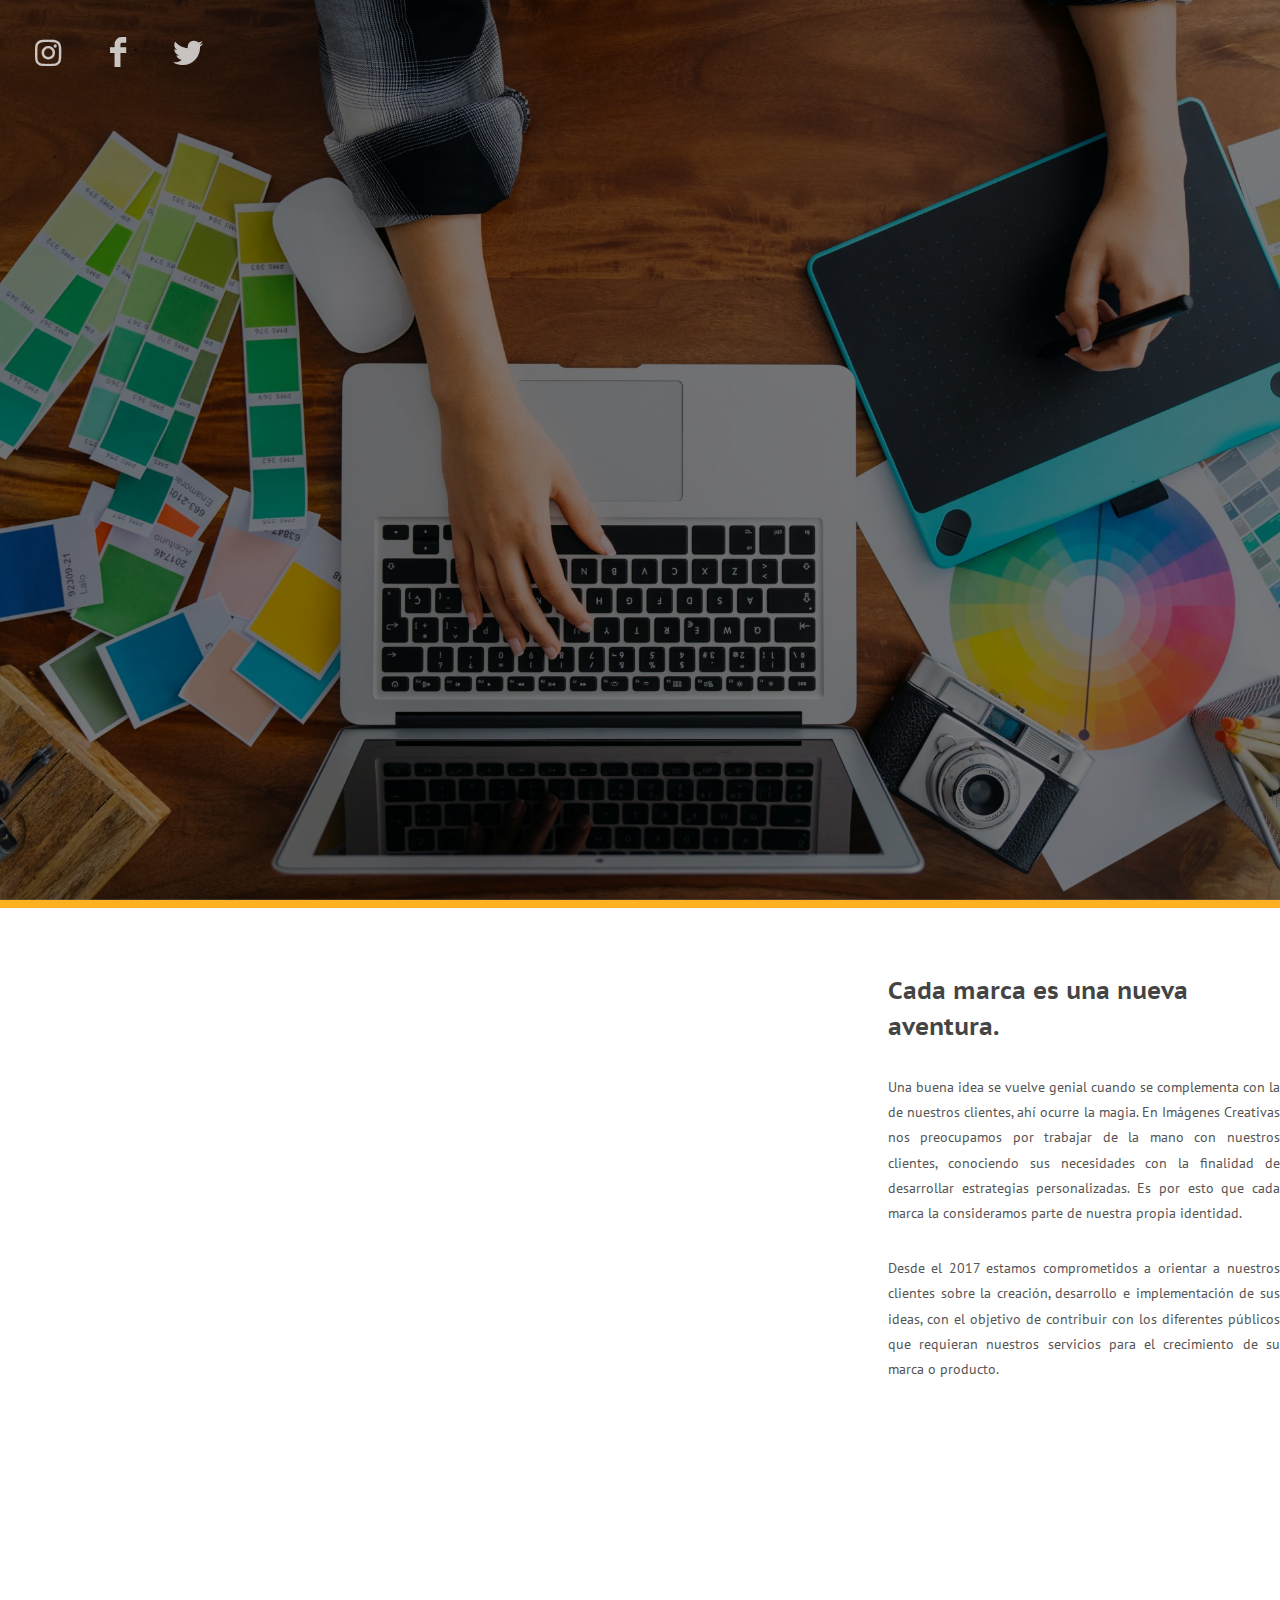
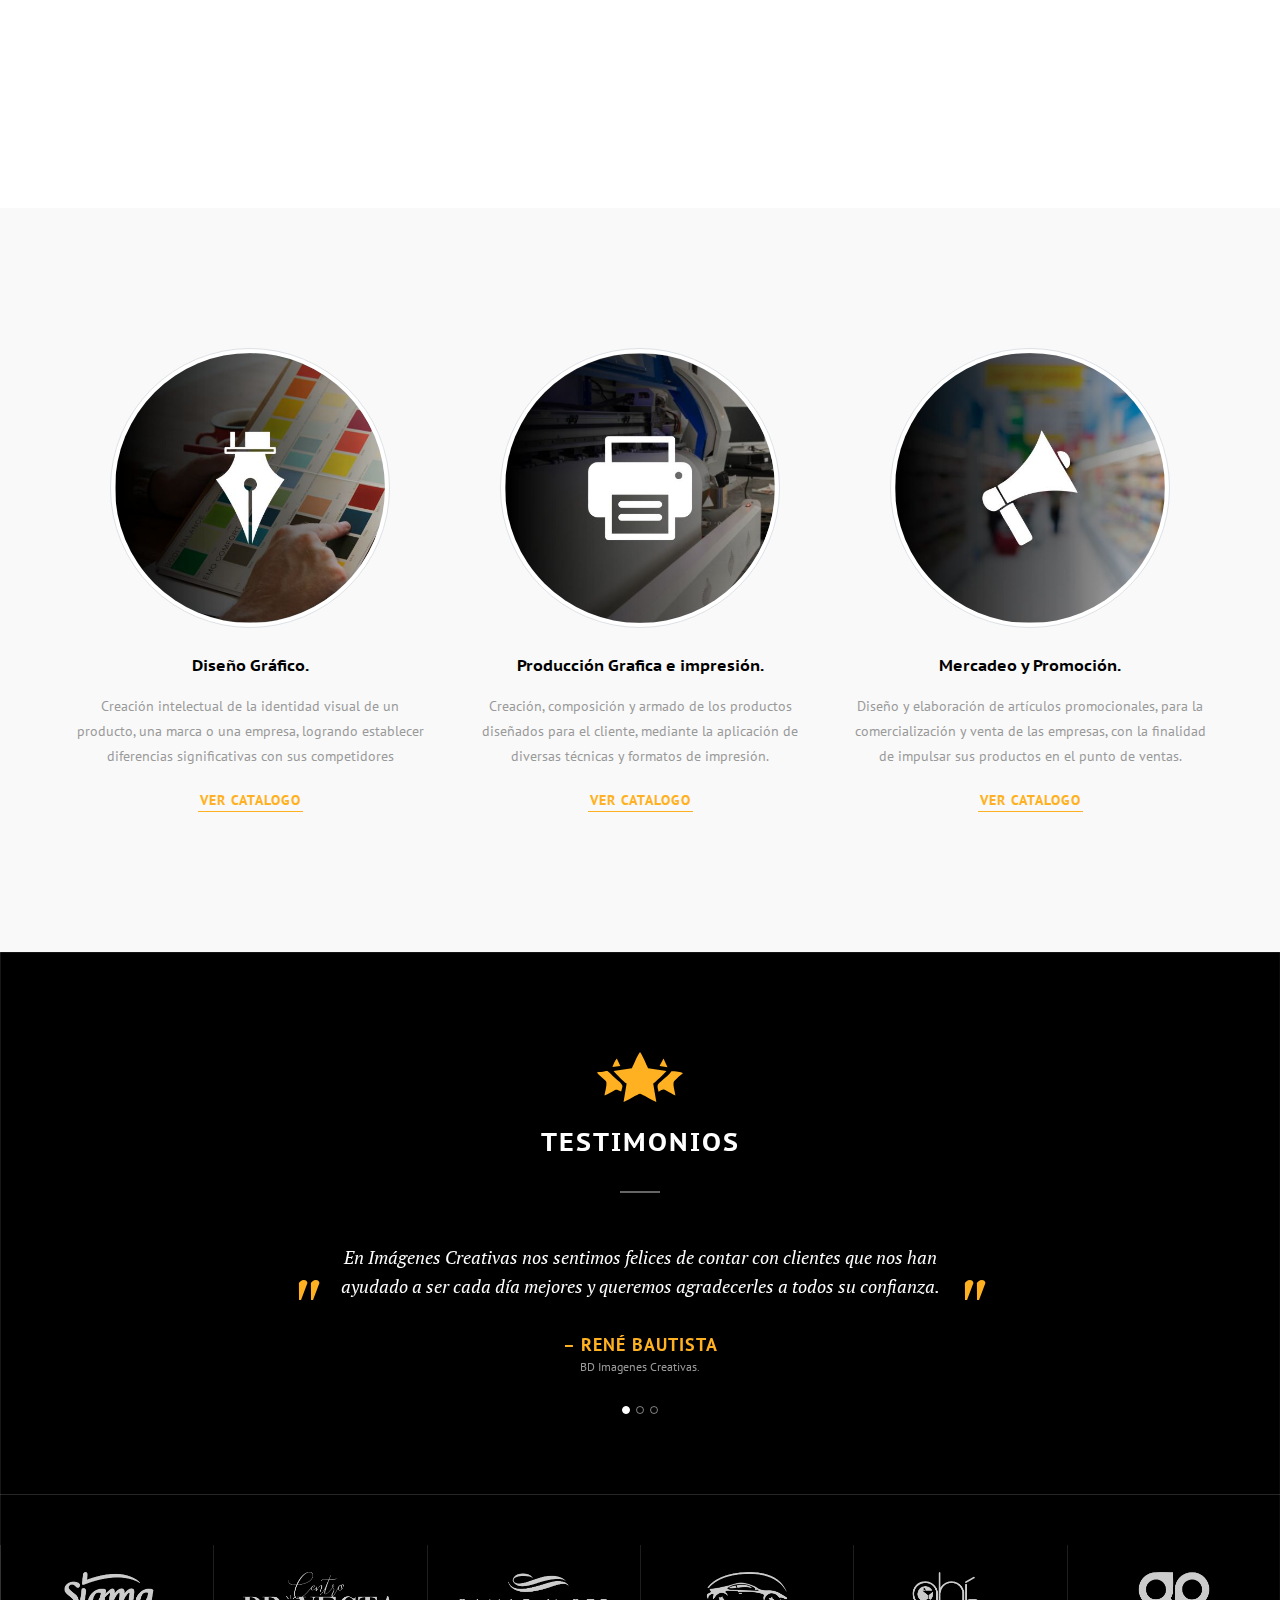
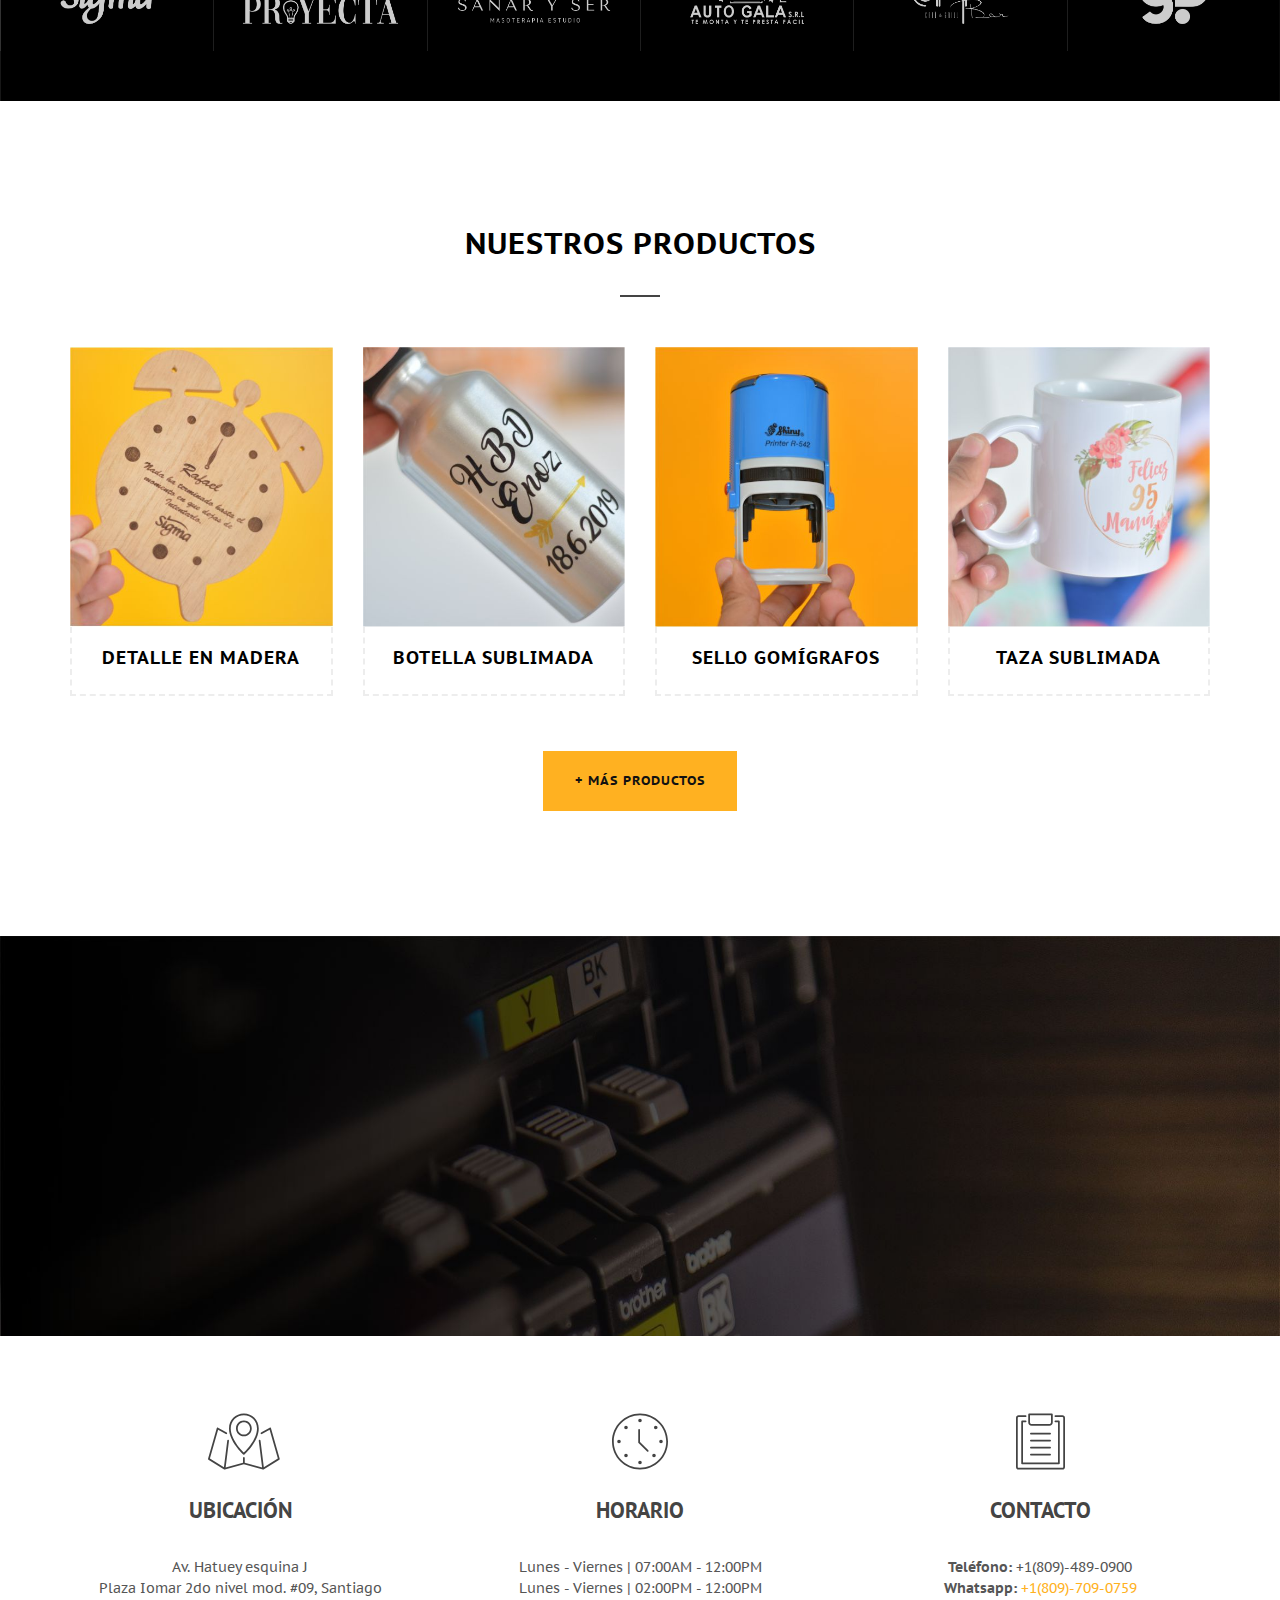
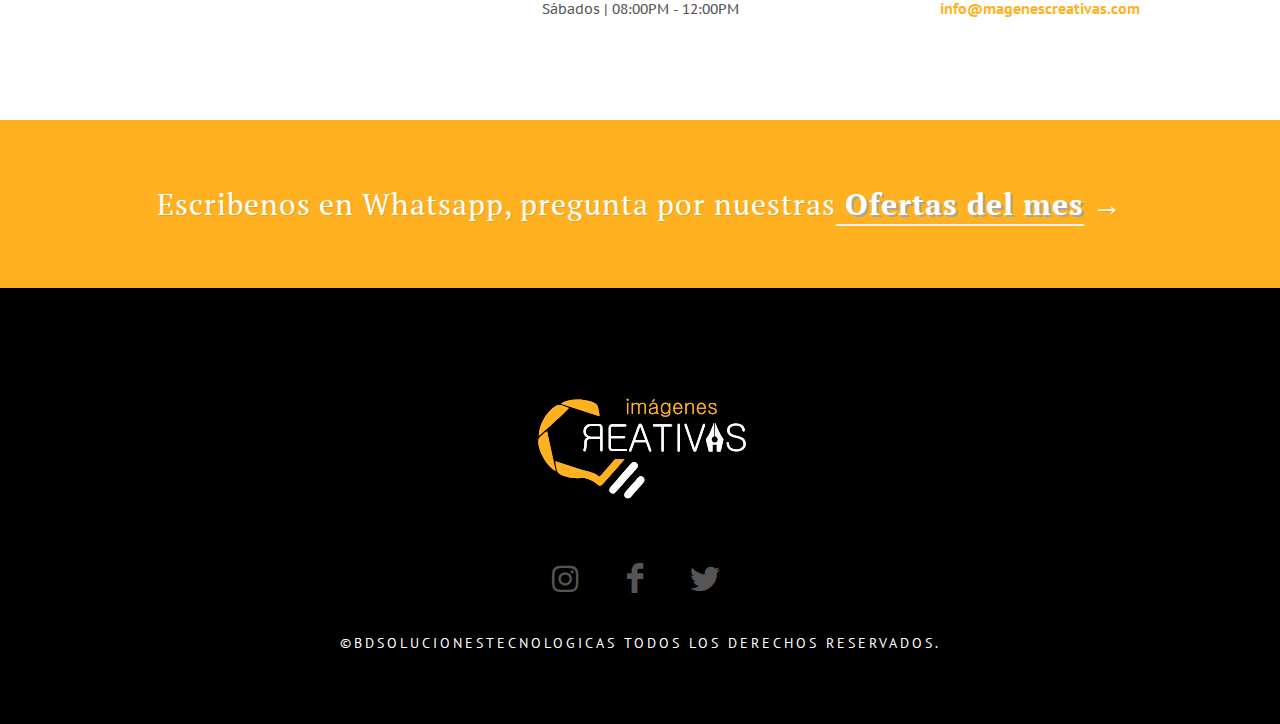
==== index.html @ 537947d1 "cambio css" ====
<!DOCTYPE html>
<html dir="ltr" lang="en-US">
<head>

	<meta http-equiv="content-type" content="text/html; charset=utf-8" />
	<meta name="author" content="SemiColonWeb" />
	<link rel='icon' href='images/favicon.ico' type='image/x-icon' />

	<!-- Stylesheetssssss
	============================================= -->
	<link href="https://fonts.googleapis.com/css?family=PT+Sans+Caption:400,700|PT+Sans:400,700|PT+Serif:400,400i" rel="stylesheet" type="text/css" />
	<link rel="stylesheet" href="css/bootstrap.css" type="text/css" />
	<link rel="stylesheet" href="style.css" type="text/css" />
	<link rel="stylesheet" href="css/dark.css" type="text/css" />
	<!-- Barber Demo Specific Stylesheet -->
	<link rel="stylesheet" href="css/barber.css" type="text/css" />
	<link rel="stylesheet" href="css/fonts.css" type="text/css" />
	<!-- / -->
	<link rel="stylesheet" href="css/font-icons.css" type="text/css" />
	<link rel="stylesheet" href="css/animate.css" type="text/css" />
	<link rel="stylesheet" href="css/magnific-popup.css" type="text/css" />
	<link rel="stylesheet" href="css/et-line.css" type="text/css" />
	<link rel="stylesheet" href="css/responsive.css" type="text/css" />
	<meta name="viewport" content="width=device-width, initial-scale=1" />
	<link rel="stylesheet" href="css/colors.css" type="text/css" />
	<link rel="stylesheet" href="one-page/css/et-line.css" type="text/css" />

	<!-- Document Title
	============================================= -->
	<title>BD Imagenes Creativas</title>

	<style>
		/* Page Loading Style */
		.css3-spinner {height:100vh; -webkit-box-align:center; -ms-flex-align:center; align-items:center; display:-webkit-box; display:-ms-flexbox; display:flex; -webkit-box-pack:center; -ms-flex-pack:center; justify-content:center; background-color: #bF9456; } @keyframes pulse {0% {opacity: 0; -webkit-transform: scale3d(.8, .8, .8); transform: scale3d(.8, .8, .8); } 50% { opacity: 1; } } .infinite.animated.pulse { -webkit-animation-duration: 1.7s; animation-duration: 1.7s; }
	</style>

</head>

<body class="stretched" data-loader-html="<img class='infinite animated pulse' src='images/slider-logo.svg' width='300'>">

	<!-- Document Wrapper
	============================================= hola -->
	<div id="wrapper" class="clearfix">

		<!-- Header
		============================================= -->
		<header id="header" class="transparent-header dark static-sticky" data-sticky-class="not-dark" data-sticky-offset="full" data-sticky-offset-negative="60" data-responsive-class="not-dark">

			<div id="header-wrap">

				<div class="container norightpadding clearfix">

					<div id="primary-menu-trigger"><i class="icon-reorder"></i></div>

					<!-- Logo
					============================================= -->
					<div id="logo">
						<a href="index.html" class="standard-logo"><img src="images/sticky-logo.png" alt="Canvas Logo"></a>
						<a href="index.html" class="retina-logo"><img src="images/sticky-logo@2x.png" alt="Canvas Logo"></a>
					</div><!-- #logo end -->

					<!-- Primary Navigation
					============================================= -->
					<nav id="primary-menu" class="not-dark style-2 center">

						<ul class="one-page-menu" data-easing="easeInOutExpo" data-speed="1300" data-offset="60">
							<li class="active"><a href="#" data-href="#wrapper">Inicio</a></li>
							<li><a href="#" data-href="#about">Conócenos </a></li>
							<li><a href="#" data-href="#service">Servicios</a></li>
							<li><a href="#" data-href="#testimonial">Clientes</a></li>
							<li><a href="#" data-href="#shop">Productos</a></li>							
							<li><a href="#" data-href="#contact">Contacto </a></li></ul>
<!--							<li><a href="#" data-scrollto="#contact" data-offset="62" data-easing="easeInOutExpo" data-speed="1300" class="button button-color reverse clearfix"><i class="icon-calendar2"></i> Appoinment</a></li>
						-->

					</nav><!-- #primary-menu end -->

				</div>

			</div>

		</header><!-- #header end -->

		<!-- Slider
		============================================= -->
		<section id="slider" class="slider-element slider-parallax page-section full-screen clearfix">

			<div class="slider-parallax-inner" style="background: url('images/hero/hero.jpg') center center no-repeat; background-size: cover;">
				<div class="vertical-middle center" style="z-index: 2;">

					<!-- <img src="images/slider-logo.svg" alt="Logo" height="300" width="300" style="position: relative; "> -->

					<!-- Slider Navigation
					============================================= -->
					<!-- <nav class="custom-hero-nav" style="position: relative; top: -40px;">

					<img src="images/slider-logo.svg" alt="Logo" height="180"> 

					


						<ul class="one-page-menu" data-easing="easeInOutExpo" data-speed="1300" data-offset="60">
							<li class="active"><a href="#" data-href="#wrapper">Inicio</a></li>
							<li><a href="#" data-href="#about">Conócenos </a></li>
							<li><a href="#" data-href="#ServicioPalin">Servicios</a></li>
							<li><a href="#" data-href="#shop">Productos</a></li>
							<li><a href="#" data-href="#testimonial">Clientes</a></li>
							<li><a href="#" data-href="#contact">Contacto </a></li>
						</ul>
					</nav>					 -->
				</div>

				<!-- Slider Appointment Button
				============================================= -->
				<!--<a href="#" class="button button-large button-color button-appointment d-none d-lg-block" data-scrollto="#contact" data-offset="62" data-easing="easeInOutExpo" data-speed="1300"><i class="icon-calendar2"></i> Make An Appointment</a>-->

				<!-- Slider Social Icons
				============================================= -->
				<div class="slider-social d-none d-lg-block clearfix">
					<a href="https://instagram.com/bdimagenescreativas" target="_blank" class="social-icon si-large si-rounded si-borderless inline-block si-instagram">
					    <i class="icon-instagram"></i>
					    <i class="icon-instagram"></i>
					</a>

					<a href="https://www.facebook.com/bdimagenescreativas" target="_blank" class="social-icon si-large si-rounded si-borderless inline-block si-facebook">
					    <i class="icon-facebook"></i>
					    <i class="icon-facebook"></i>
					</a>

					<a href="https://twitter.com/bdimgcreativas" target="_blank" class="social-icon si-large si-rounded si-borderless inline-block si-twitter">
					    <i class="icon-twitter"></i>
					    <i class="icon-twitter"></i>
					</a>

				</div>

				<div class="video-wrap" style="position: absolute; height: 100%; z-index: 1;">
					<div class="video-overlay" style="background: rgba(0,0,0,0.5);"></div>
				</div>
			</div>

		</section>

		<!-- Content
		============================================= -->
		<section id="content" style="border-top: 8px solid #FFB121">

			<div class="content-wrap nopadding">

				<!-- About Section
				============================================= -->
				<!-- <div id="about" class="section nomargin nobg page-section content-bx-lg" style="padding: 150px 0">
					<div class="container clearfix">
						<div class="row clearfix">
							<div class="col-md-3 col-6 d-none d-md-block">
								<img src="images/about/1.jpg" alt="">
							</div>
							<div class="col-md-6 col-12 center" style="padding: 0 50px;">
								<img src="images/icons/cs.svg" alt="" height="60" style="margin-bottom: 20px">
								<div class="heading-block bottommargin-sm">
								</div>
								<p>Una buena idea se vuelve genial cuando se complementa con la de nuestros clientes, ahí
									ocurre la magia. En Imágenes Creativas nos preocupamos por trabajar de la mano con
									nuestros clientes, conociendo sus necesidades con la finalidad de desarrollar estrategias
									personalizadas. Es por esto que cada marca la consideramos parte de nuestra propia
									identidad.</p>
								<p>
									Desde el 2017 estamos comprometidos a orientar a nuestros clientes sobre la creación,
									desarrollo e implementación de sus ideas, con el objetivo de contribuir con los diferentes
									públicos que requieran nuestros servicios para el crecimiento de su marca o producto.
								</p>
								
							</div>
							<div class="col-md-3 col-6 d-none d-md-block">
								<img src="images/about/2.jpg" alt="">
							</div>
						</div>
					</div>
				</div> -->



<!--  INICIO About Section PRUEBA
				============================================= -->

				<div id="about" class="section nomargin nobg page-section content-bx-sm-footer" style="padding: 50px 0">

					<div class="col_two_third bottommargin-sm center" >
						<img data-animate="fadeInLeft" src="images/barbers/2.jpg" alt="Iphone" style="background-size: cover;">
					</div>

					<div class="col_one_third bottommargin-sm col_last" >

						<div class="topmargin-sm">
							<h3>Cada marca es una nueva aventura.</h3>
						</div>
						<div style="text-align:justify">
						<p>Una buena idea se vuelve genial cuando se complementa con la de nuestros clientes, ahí
							ocurre la magia. En Imágenes Creativas nos preocupamos por trabajar de la mano con
							nuestros clientes, conociendo sus necesidades con la finalidad de desarrollar estrategias
							personalizadas. Es por esto que cada marca la consideramos parte de nuestra propia
							identidad.</p>

						<p>Desde el 2017 estamos comprometidos a orientar a nuestros clientes sobre la creación,
							desarrollo e implementación de sus ideas, con el objetivo de contribuir con los diferentes
							públicos que requieran nuestros servicios para el crecimiento de su marca o producto.</p>

						<!-- <a href="#" class="button button-border button-dark button-rounded button-large noleftmargin topmargin-sm">Learn more</a> -->
						</div>
					</div>

				</div>

<!--  fIN About Section PRUEBA
				============================================= -->




				<!-- Service Page Section
				============================================= -->

				<div id="service"class="section page-section nomargin clearfix">
					<!-- style=" background: #F5F5F5 url('images/food-pattern.png') repeat center center;"> -->


					<div class="container topmargin-lg nobottommargin clearfix">

						<div id="ServicioPalin" class="row">
							<!-- Barber Category 1
											============================================= -->
							<div class="col-md-4 center bottommargin-lg">
								<div class="feature-box media-box">
									<div class="fbox-media" style="padding: 0 40px;">
										<a><img class="rounded-circle img-thumbnail" src="images/features/shave.jpg"
												alt="Why choose Us?">
											<!--<span>Shave</span>-->
											<div></div>
										</a>
									</div>
									<div class="fbox-desc">
										<h3><span class="ls0 subtitle font-primary" style="color:black;font-weight:bold">Diseño
												Gráfico.</span></h3>
										<p>Creación intelectual de la identidad visual de un producto, una marca o una
											empresa, logrando
											establecer diferencias significativas con sus competidores</p>
									</div>
									<a href="#" class="more-link uppercase ls1 t700"
										style="margin: 20px 0 0 0; font-style: normal;">Ver
										catalogo</a>
								</div>
							</div>

							<!-- Barber Category 2
											============================================= -->
							<div class="col-md-4 center bottommargin-lg">
								<div class="feature-box media-box">
									<div class="fbox-media" style="padding: 0 40px;">
										<a><img class="rounded-circle img-thumbnail" src="images/features/haircut.jpg"
												alt="Effective Planning">
											<!--<span>Haircut</span>--></a>
									</div>
									<div class="fbox-desc">
										<h3><span class="ls0 subtitle font-primary"
												style="color:black;font-weight:bold">Producción
												Grafica e impresión.</span></h3>
										<p>Creación, composición y armado de los productos diseñados para el cliente, mediante
											la
											aplicación de diversas técnicas y formatos de impresión.</p>
									</div>
									<a href="#" class="more-link uppercase ls1 t700"
										style="margin: 20px 0 0 0; font-style: normal;">Ver
										catalogo</a>
								</div>
							</div>

							<!-- Barber Category 3
											============================================= -->
							<div class="col-md-4 center bottommargin-lg">
								<div class="feature-box media-box">
									<div class="fbox-media" style="padding: 0 40px;">
										<a><img class="rounded-circle img-thumbnail" src="images/features/hairwash.jpg"
												alt="Why choose Us?">
											<!--<span>Hairwash</span>--></a>
									</div>
									<div class="fbox-desc">
										<h3><span class="ls0 subtitle font-primary" style="color:black;font-weight:bold">Mercadeo
												y
												Promoción.</span></h3>
										<p>Diseño y elaboración de artículos promocionales, para la comercialización y venta
											de las
											empresas, con la finalidad de impulsar sus productos en el punto de ventas.</p>
									</div>
									<a href="#" class="more-link uppercase ls1 t700"
										style="margin: 20px 0 0 0; font-style: normal;">Ver
										catalogo</a>
								</div>
							</div>
						</div>
					</div>
				</div>

				<!-- Testimonial Page Section
				============================================= -->
				<div id="testimonial" class="section page-section parallax notopmargin nobottompadding dark clearfix"
					style="background-image: url('images/sections/2.jpg'); background-size: cover; padding-top: 100px ;"
					data-bottom-top="background-position:0px 0px;" data-top-bottom="background-position:0px -300px;">
					<div class="container clearfix">

						<div class="heading-block center">
							<img src="images/icons/stars.svg" alt="" height="50" style="margin-bottom: 20px">
							<h3 class="ls2">Testimonios</h3>
						</div>

						<!-- Testimonial Slider
						============================================= -->
						<div class="fslider testimonial testimonial-full nobgcolor noborder noshadow nopadding bottommargin-sm divcenter center clearfix" data-arrows="false" style="max-width: 700px">
						<!-- <div class="fslidernopadding bottommargin-sm divcenter center clearf testimonial testimonial-full nobgcolor noborder noshadow ix" data-arrows="false" style="max-width: 700px">-->
							<div class="flexslider">
								<div class="slider-wrap">
									<div class="slide">
										<div class="testi-content">
											<p>En Imágenes Creativas nos sentimos felices de contar con clientes que nos han
												ayudado a ser cada día mejores y queremos agradecerles a todos su confianza.
											</p>
											<div class="testi-meta">
												René Bautista
												<span class="ls0">BD Imagenes Creativas.</span>
											</div>
										</div>
									</div>
									<div class="slide">
										<div class="testi-content">
											<p>En Imágenes Creativas nos sentimos felices de contar con clientes que nos han
												ayudado a ser cada día mejores y queremos agradecerles a todos su confianza.</p>
											<div class="testi-meta">
												Chiarina Zárate
												<span class="ls0">Sanar y Ser.</span>
											</div>
										</div>
									</div>
									<div class="slide">
										<div class="testi-content">
											<p>En Imágenes Creativas nos sentimos felices de contar con clientes que nos han
												ayudado a ser cada día mejores y queremos agradecerles a todos su confianza.</p>
											<div class="testi-meta">
												Kenia Santana
												<span class="ls0">Kenasa.</span>
											</div>
										</div>
									</div>
								</div>
							</div>
						</div>

					</div>

					<!-- Clients Logo Carousel Area
					============================================= -->
					<div id="oc-clients"
						class="owl-carousel owl-carousel-full image-carousel carousel-widget topmargin-lg nobottommargin"
						data-margin="0" data-nav="false" data-pagi="false" data-autoplay="3000" data-items-xs="3"
						data-items-sm="3" data-items-md="5" data-items-lg="6" data-items-xl="6" data-loop="true"
						style="z-index: 2; padding: 30px 0; border-top: 1px solid rgba(255,255,255,0.15);">

						<!-- Clients items
						============================================= -->
						<div class="oc-item"><a href="#"><img src="images/clients/1.png" alt="Brands"></a></div>
						<div class="oc-item"><a href="#"><img src="images/clients/4.png" alt="Brands"></a></div>
						<div class="oc-item"><a href="#"><img src="images/clients/6.png" alt="Brands"></a></div>
						<div class="oc-item"><a href="#"><img src="images/clients/2.png" alt="Brands"></a></div>
						<div class="oc-item"><a href="#"><img src="images/clients/3.png" alt="Brands"></a></div>
						<div class="oc-item"><a href="#"><img src="images/clients/5.png" alt="Brands"></a></div>
						<div class="oc-item"><a href="#"><img src="images/clients/7.png" alt="Brands"></a></div>
						<div class="oc-item"><a href="#"><img src="images/clients/8.png" alt="Brands"></a></div>
						<div class="oc-item"><a href="#"><img src="images/clients/9.png" alt="Brands"></a></div>

					</div>

					<div class="video-wrap" style="position: absolute; height: 100%; z-index: 1;">
						<div class="video-overlay" style="background: rgba(0,0,0,0.7);"></div>
					</div>

				</div>




				<!-- Shop Page Section
				============================================= -->
				<div id="shop" class="section nomargin page-section nobg clearfix">

					<div class="container clearfix">
						<div class="heading-block center clearfix">
							<!--<img src="images/icons/comb3.svg" alt="" height="40" style="margin-bottom: 20px">-->
							<h2>Nuestros Productos</h2>
						</div>

						<div class="row clearfix">
							<!-- Shop Item 1
							============================================= -->
							<div class="col-lg-3 col-md-6 bottommargin">
								<div class="iproduct">
									<div class="product-image">
										<a href="#"><img class="image_fade" src="images/shop/1.jpg"
												alt="High-Heel Girl's Sandals"></a>
										<!--<a href="#" class="shop-icon"><i class="icon-shopping-cart"></i></a>-->
									</div>
									<div class="product-desc center">
										<!--<div class="product-price"><ins>$21.49</ins></div>-->
										<div class="product-title">
											<h3><a href="#">Detalle en madera</a></h3>
										</div>
									</div>
								</div>
							</div>

							<!-- Shop Item 2
							============================================= -->
							<div class="col-lg-3 col-md-6 bottommargin">
								<div class="iproduct">
									<div class="product-image">
										<a href="#"><img class="image_fade" src="images/shop/2.jpg"
												alt="High-Heel Girl's Sandals"></a>
										<!--<a href="#" class="shop-icon"><i class="icon-shopping-cart"></i></a>-->
									</div>
									<div class="product-desc center">
										<!--<div class="product-price"><ins>$12.49</ins></div>-->
										<div class="product-title">
											<h3><a href="#">Botella Sublimada</a></h3>
										</div>
									</div>
								</div>
							</div>


							<!-- Shop Item 3
							============================================= -->
							<div class="col-lg-3 col-md-6 bottommargin">
								<div class="iproduct">
									<div class="product-image">
										<a href="#"><img class="image_fade" src="images/shop/3.jpg"
												alt="High-Heel Girl's Sandals"></a>
										<!--<a href="#" class="shop-icon"><i class="icon-shopping-cart"></i></a>-->
									</div>
									<div class="product-desc center">
										<!--<div class="product-price"><ins>$21.99</ins></div>-->
										<div class="product-title">
											<h3><a href="#">Sello Gomígrafos</a></h3>
										</div>
									</div>
								</div>
							</div>

							<!-- Shop Item 4
							============================================= -->
							<div class="col-lg-3 col-md-6 bottommargin">
								<div class="iproduct">
									<div class="product-image">
										<a href="#"><img class="image_fade" src="images/shop/4.jpg"
												alt="High-Heel Girl's Sandals"></a>
										<!--<div class="sale-flash">-50%*</div>-->
										<!--<a href="#" class="shop-icon"><i class="icon-shopping-cart"></i></a>-->
									</div>
									<div class="product-desc center">
										<!--<div class="product-price"><del>$24.99</del> <ins>$19.49</ins></div>-->
										<div class="product-title">
											<h3><a href="#">Taza Sublimada</a></h3>
										</div>
									</div>
								</div>
							</div>
						</div>

						<div class="center">
							<a href="#" class="button button-large button-color">+ Más Productos</a>
						</div>

					</div>
				</div>




				<!-- Price Page Section - Parallax
				============================================= -->
				<div id="price" class="section page-section parallax dark content-bx-lg nobottommargin"
					style="background-image: url('images/sections/3.jpg'); background-size: cover; "
					data-bottom-top="background-position:0px 0px;" data-top-bottom="background-position:0px -300px;">

					<!--<h2>Texto que quieres poner</h2>-->

				</div>




				<div id="contact" class="container section-contact content-bx-sm clearfix">
					<div class="row clearfix">

						<div class="col-lg-4 col-md-6 bottommargin-sm center">
							<i class="i-plain i-xlarge divcenter nobottommargin icon-et-map"></i>
							<h3 class="uppercase font-body" style="font-size: 22px; font-weight: 700;margin-top: 20px">
								Ubicación</h3>
							<span class="font-primary">Av. Hatuey esquina J<br>Plaza Iomar 2do nivel mod. #09, Santiago</span>
						</div>

						<div class="col-lg-4 col-md-6 bottommargin-sm center">
							<i class="i-plain i-xlarge divcenter nobottommargin icon-et-clock"></i>
							<h3 class="uppercase font-body" style="font-size: 22px; font-weight: 700;margin-top: 20px">Horario
							</h3>
							<span class="font-primary">Lunes - Viernes | 07:00AM - 12:00PM<br>
								Lunes - Viernes | 02:00PM - 12:00PM<br>
								Sábados | 08:00PM - 12:00PM</span>
						</div>

						<div class="col-lg-4 col-md-6 bottommargin-sm center">
							<i class="i-plain i-xlarge divcenter nobottommargin icon-et-clipboard"></i>
							<h3 class="uppercase font-body" style="font-size: 22px; font-weight: 700;margin-top: 20px">
								Contacto</h3>
							<span class="font-primary"><strong>Teléfono: </strong>+1(809)-489-0900<br>
								<strong>Whatsapp: </strong><a href="http://wa.link/kgomrm" target="_blank">+1(809)-709-0759</a><br>
								<a href="mailto:info@imagenescreativas.com" target="_blank"><strong>info@magenescreativas.com </strong></a></span>
						</div>
						<!--
						<div class="col-lg-3 col-md-6 bottommargin-sm center">
							<i class="i-plain i-xlarge divcenter nobottommargin icon-et-heart"></i>
							<h3 class="uppercase font-body" style="font-size: 22px; font-weight: 700;margin-top: 20px">Redes
								Sociales</h3>
							<div style="display: flex; justify-content: center">
								<a href="https://www.facebook.com/bdimagenescreativas" target="_blank"
									class="social-icon si-borderless si-facebook">
									<i class="icon-line2-social-facebook"></i>
									<i class="icon-line2-social-facebook"></i>
								</a>
								<a href="https://twitter.com/bdimgcreativas" target="_blank"
									class="social-icon si-borderless si-twitter">
									<i class="icon-line2-social-twitter"></i>
									<i class="icon-line2-social-twitter"></i>
								</a>
								<a hrref="https://instagram.com/bdimagenescreativas" target="_blank"
									class="social-icon si-borderless si-instagram">
									<i class="icon-instagram"></i>
									<i class="icon-instagram"></i>
								</a>
								<a href="mailto:info@bdimagenescreativas.com" target="_blank"
									class="social-icon si-borderless si-email3">
									<i class="icon-line2-envelope"></i>
									<i class="icon-line2-envelope"></i>
								</a>
							</div>
						</div> -->
					</div>

				</div>

				<!-- Promo Bar
					============================================= -->
				<div class="section nomargin nopadding dark clearfix"
					style="background: url('images/sections/4.jpg') no-repeat 10% 50%; background-size: cover;">
					<a href="http://wa.link/kgomrm"  target="_blank" class="button button-full  font-serif center" style="padding: 60px 0;">
						<div class="container clearfix pulse">
							Escribenos en Whatsapp, pregunta por nuestras<strong style= "text-shadow: 2px 2px rgb(165,165,165); "> Ofertas del mes</strong> &rarr;
						</div>
					</a>
				</div>

			</div>

		</section><!-- #content end -->

		<!-- Footer
		============================================= -->
		<footer id="footer" class="dark content-bx-sm-footer nomargin" style="background-color: #000000; "> 

			<div class="container clearfix">

				<!-- Footer Widgets
				============================================= -->
				<div class="footer-widgets-wrap center clearfix">

					<img src="images/slider-logo.svg" width="250" alt="">

					<div class="topmargin-sm-footer clearfix">
					
					<a href="https://instagram.com/bdimagenescreativas" target="_blank" class="social-icon si-large si-rounded si-borderless inline-block si-instagram">
					    <i class="icon-instagram"></i>
					    <i class="icon-instagram"></i>
					</a>

					<a href="https://www.facebook.com/bdimagenescreativas" target="_blank" class="social-icon si-large si-rounded si-borderless inline-block si-facebook">
					    <i class="icon-facebook"></i>
					    <i class="icon-facebook"></i>
					</a>

					<a href="https://twitter.com/bdimgcreativas" target="_blank" class="social-icon si-large si-rounded si-borderless inline-block si-twitter">
					    <i class="icon-twitter"></i>
					    <i class="icon-twitter"></i>
					</a>
						
					</div>

					<div class="uppercase ls3" style="color: #FFFFFF; margin-top: 10px">&copy;BDSolucionestecnologicas Todos los derechos reservados.</div>

				</div>

			</div>

		</footer><!-- #footer end -->

	</div><!-- #wrapper end -->

	<!-- Go To Top
	============================================= -->
	<div id="gotoTop" class="icon-angle-up"></div>

	<!-- External JavaScripts
	============================================= -->
	<script src="js/jquery.js"></script>
	<script src="js/plugins.js"></script>

	<!-- Map
	============================================= -->
	<script src="https://maps.google.com/maps/api/js?key=AIzaSyDGka1X-NRAvbiYrAzYRTYsbhTQIKFdyLI"></script>
	<script src="js/jquery.gmap.js"></script>

	<!-- Footer Scripts
	============================================= -->
	<script src="js/functions.js"></script>

	<script>

		// Map Scripts
		jQuery(window).on( 'load', function(){

			jQuery('#popular-dest-map').gMap({
				address: 'Spain',
				maptype: 'ROADMAP',
				zoom: 4,
				markers: [
					{
						address: "Ibiza, Spain",
						icon: {
							image: "images/map-marker.png",
							iconsize: [32, 39],
							iconanchor: [16,36]
						}
					}
				],
				doubleclickzoom: false,
				controls: {
					panControl: false,
					zoomControl: true,
					mapTypeControl: false,
					scaleControl: false,
					streetViewControl: false,
					overviewMapControl: false
				},
				styles: [
			{elementType: 'geometry', stylers: [{color: '#333333'}]},
			{elementType: 'labels.text.stroke', stylers: [{color: '#222222'}]},
			{elementType: 'labels.text.fill', stylers: [{color: '#bf9456'}]},
			{
			  featureType: 'administrative.locality',
			  elementType: 'labels.text.fill',
			  stylers: [{color: '#bf9456'}]
			},
			{
			  featureType: 'poi',
			  elementType: 'labels.text.fill',
			  stylers: [{color: '#bf9456'}]
			},
			{
			  featureType: 'poi.park',
			  elementType: 'geometry',
			  stylers: [{color: '#111111'}]
			},
			{
			  featureType: 'poi.park',
			  elementType: 'labels.text.fill',
			  stylers: [{color: '#000000'}]
			},
			{
			  featureType: 'road',
			  elementType: 'geometry',
			  stylers: [{color: '#a07c48'}]
			},
			{
			  featureType: 'road',
			  elementType: 'geometry.stroke',
			  stylers: [{color: '#a07c48'}]
			},
			{
			  featureType: 'road',
			  elementType: 'labels.text.fill',
			  stylers: [{color: '#a07c48'}]
			},
			{
			  featureType: 'road.highway',
			  elementType: 'geometry',
			  stylers: [{color: '#bf9456'}]
			},
			{
			  featureType: 'road.highway',
			  elementType: 'geometry.stroke',
			  stylers: [{color: '#bf9456'}]
			},
			{
			  featureType: 'road.highway',
			  elementType: 'labels.text.fill',
			  stylers: [{color: '#f3d19c'}]
			},
			{
			  featureType: 'transit',
			  elementType: 'geometry',
			  stylers: [{color: '#000000'}]
			},
			{
			  featureType: 'transit.station',
			  elementType: 'labels.text.fill',
			  stylers: [{color: '#bf9456'}]
			},
			{
			  featureType: 'water',
			  elementType: 'geometry',
			  stylers: [{color: '#222222'}]
			},
			{
			  featureType: 'water',
			  elementType: 'labels.text.fill',
			  stylers: [{color: '#222222'}]
			},
			{
			  featureType: 'water',
			  elementType: 'labels.text.stroke',
			  stylers: [{color: '#222222'}]
			}
		  ]
			});
		});
	</script>

</body>
</html>
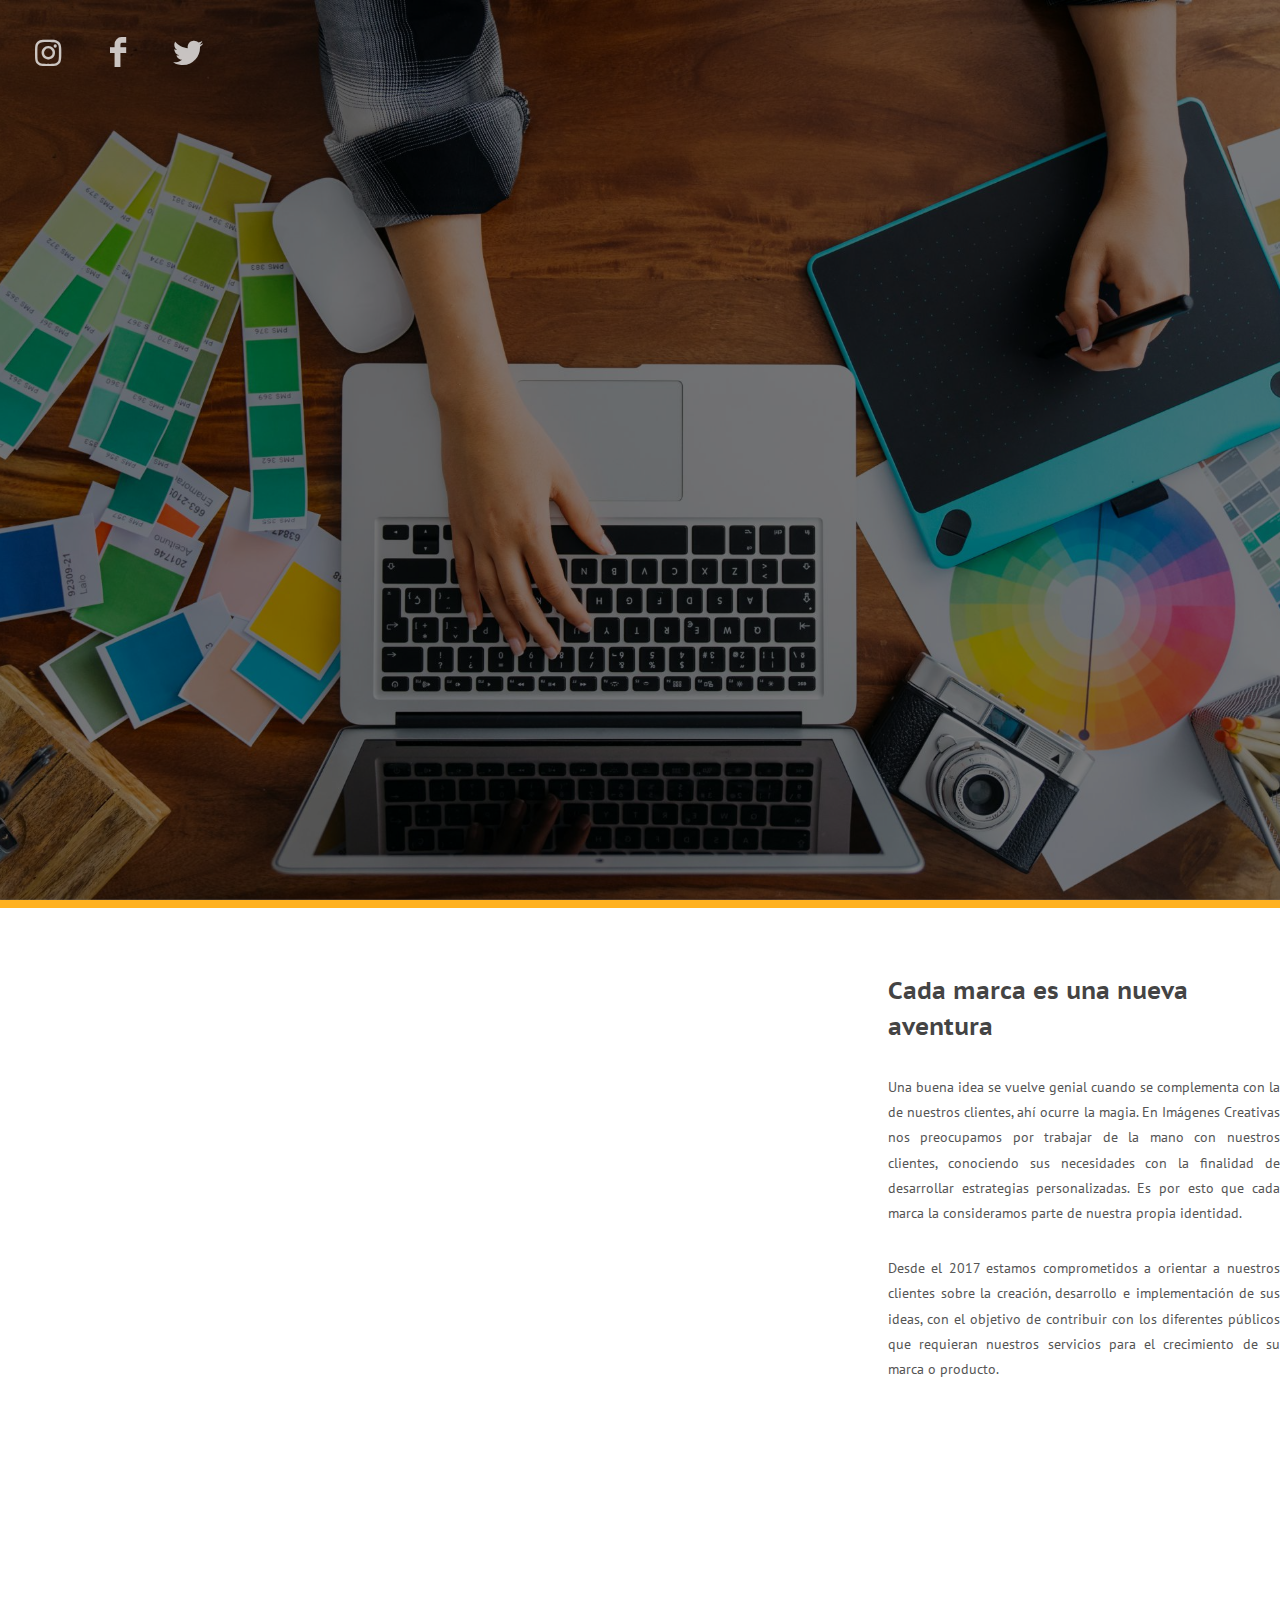
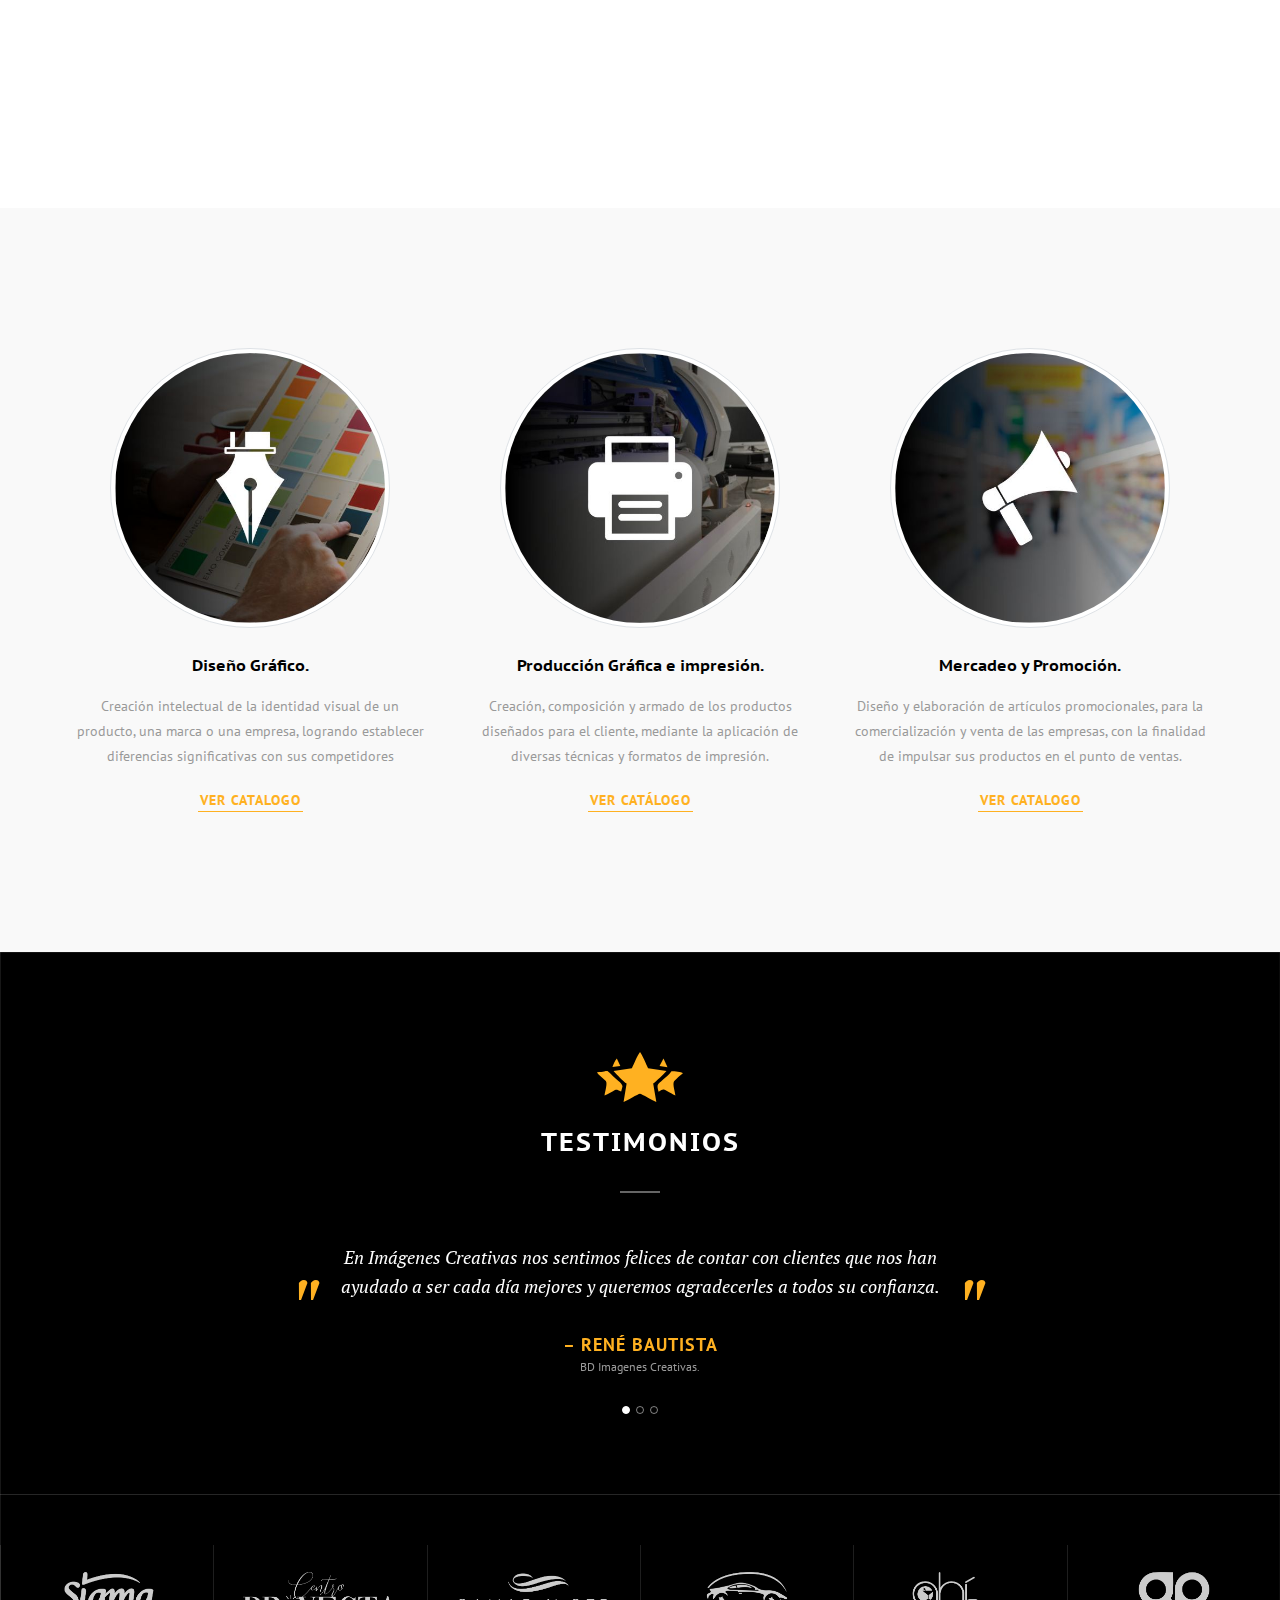
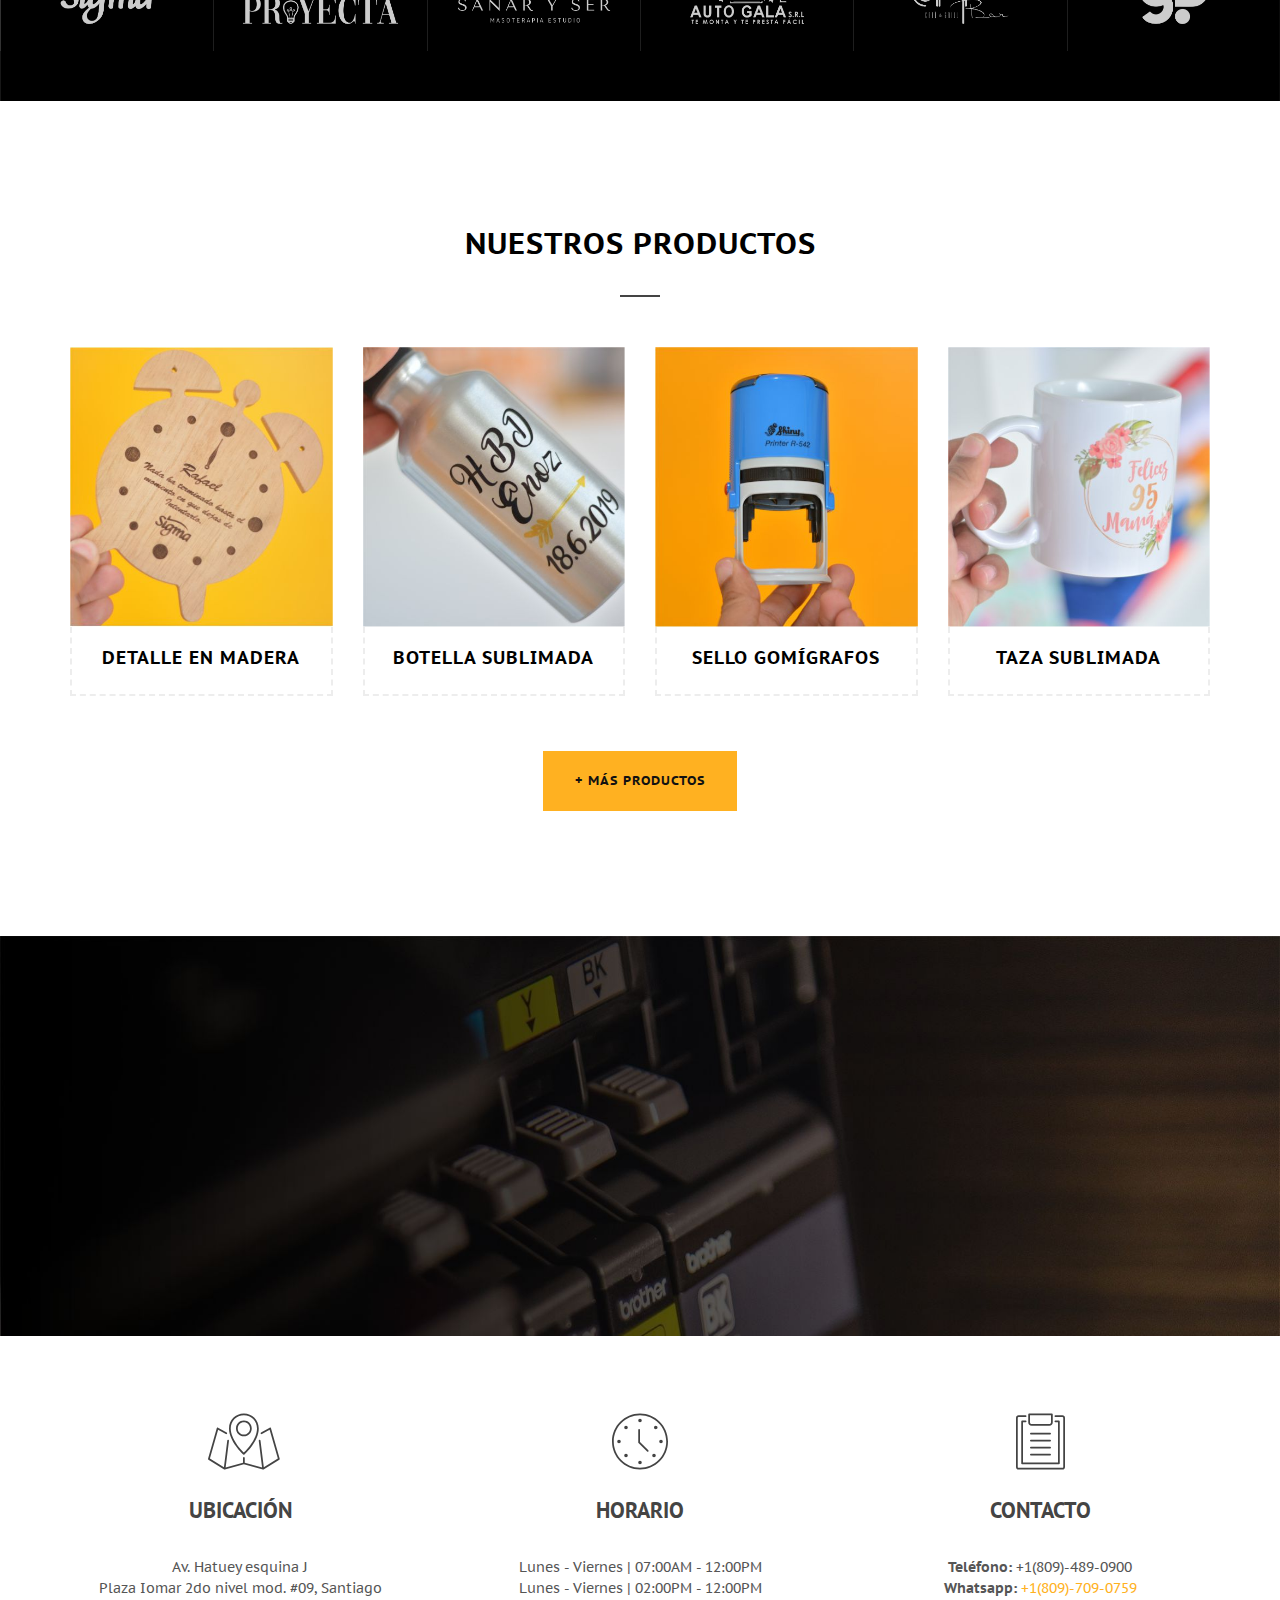
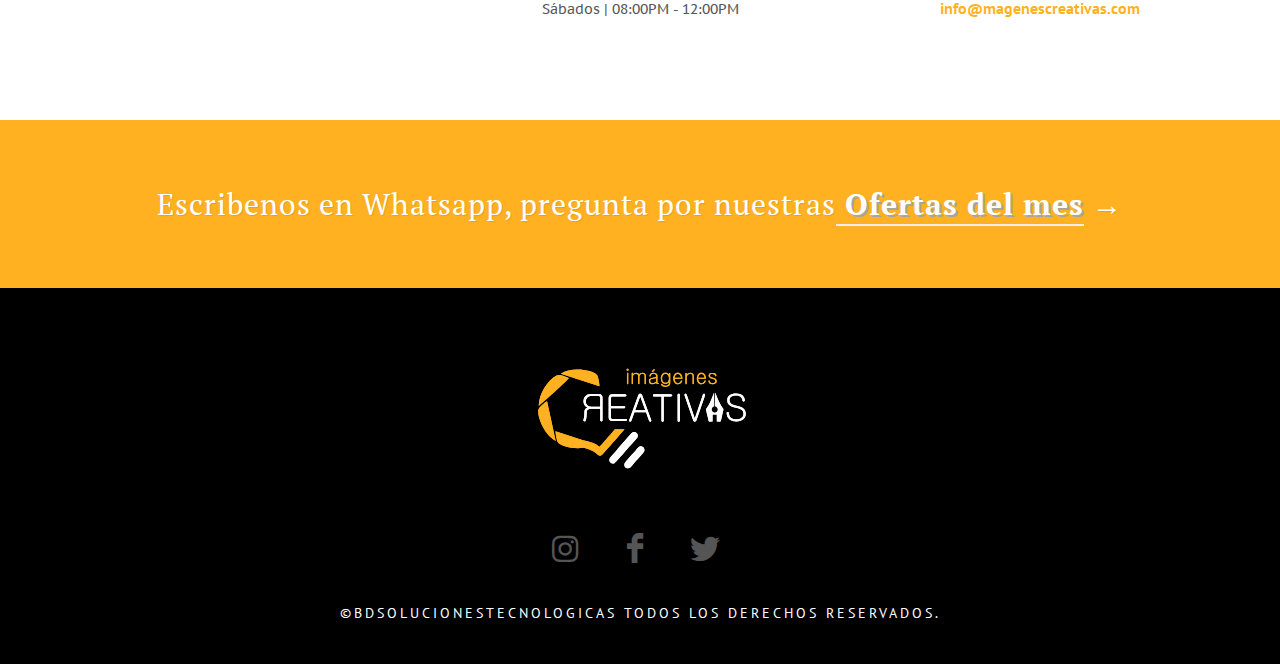
==== commit 62844adc: "FooterPadding5Px" ====
--- a/index.html
+++ b/index.html
@@ -1,744 +1,1486 @@
 <!DOCTYPE html>
+
 <html dir="ltr" lang="en-US">
+
 <head>
 
+
+
 	<meta http-equiv="content-type" content="text/html; charset=utf-8" />
+
 	<meta name="author" content="SemiColonWeb" />
+
 	<link rel='icon' href='images/favicon.ico' type='image/x-icon' />
 
+
+
 	<!-- Stylesheetssssss
+
 	============================================= -->
+
 	<link href="https://fonts.googleapis.com/css?family=PT+Sans+Caption:400,700|PT+Sans:400,700|PT+Serif:400,400i" rel="stylesheet" type="text/css" />
+
 	<link rel="stylesheet" href="css/bootstrap.css" type="text/css" />
+
 	<link rel="stylesheet" href="style.css" type="text/css" />
+
 	<link rel="stylesheet" href="css/dark.css" type="text/css" />
+
 	<!-- Barber Demo Specific Stylesheet -->
+
 	<link rel="stylesheet" href="css/barber.css" type="text/css" />
+
 	<link rel="stylesheet" href="css/fonts.css" type="text/css" />
+
 	<!-- / -->
+
 	<link rel="stylesheet" href="css/font-icons.css" type="text/css" />
+
 	<link rel="stylesheet" href="css/animate.css" type="text/css" />
+
 	<link rel="stylesheet" href="css/magnific-popup.css" type="text/css" />
+
 	<link rel="stylesheet" href="css/et-line.css" type="text/css" />
+
 	<link rel="stylesheet" href="css/responsive.css" type="text/css" />
+
 	<meta name="viewport" content="width=device-width, initial-scale=1" />
+
 	<link rel="stylesheet" href="css/colors.css" type="text/css" />
+
 	<link rel="stylesheet" href="one-page/css/et-line.css" type="text/css" />
 
+
+
 	<!-- Document Title
+
 	============================================= -->
+
 	<title>BD Imagenes Creativas</title>
 
+
+
 	<style>
+
 		/* Page Loading Style */
+
 		.css3-spinner {height:100vh; -webkit-box-align:center; -ms-flex-align:center; align-items:center; display:-webkit-box; display:-ms-flexbox; display:flex; -webkit-box-pack:center; -ms-flex-pack:center; justify-content:center; background-color: #bF9456; } @keyframes pulse {0% {opacity: 0; -webkit-transform: scale3d(.8, .8, .8); transform: scale3d(.8, .8, .8); } 50% { opacity: 1; } } .infinite.animated.pulse { -webkit-animation-duration: 1.7s; animation-duration: 1.7s; }
+
 	</style>
 
+
+
 </head>
 
+
+
 <body class="stretched" data-loader-html="<img class='infinite animated pulse' src='images/slider-logo.svg' width='300'>">
 
+
+
 	<!-- Document Wrapper
+
 	============================================= hola -->
+
 	<div id="wrapper" class="clearfix">
 
+
+
 		<!-- Header
+
 		============================================= -->
+
 		<header id="header" class="transparent-header dark static-sticky" data-sticky-class="not-dark" data-sticky-offset="full" data-sticky-offset-negative="60" data-responsive-class="not-dark">
 
+
+
 			<div id="header-wrap">
 
+
+
 				<div class="container norightpadding clearfix">
 
+
+
 					<div id="primary-menu-trigger"><i class="icon-reorder"></i></div>
 
+
+
 					<!-- Logo
+
 					============================================= -->
+
 					<div id="logo">
+
 						<a href="index.html" class="standard-logo"><img src="images/sticky-logo.png" alt="Canvas Logo"></a>
+
 						<a href="index.html" class="retina-logo"><img src="images/sticky-logo@2x.png" alt="Canvas Logo"></a>
+
 					</div><!-- #logo end -->
 
+
+
 					<!-- Primary Navigation
+
 					============================================= -->
+
 					<nav id="primary-menu" class="not-dark style-2 center">
 
+
+
 						<ul class="one-page-menu" data-easing="easeInOutExpo" data-speed="1300" data-offset="60">
+
 							<li class="active"><a href="#" data-href="#wrapper">Inicio</a></li>
+
 							<li><a href="#" data-href="#about">Conócenos </a></li>
+
 							<li><a href="#" data-href="#service">Servicios</a></li>
+
 							<li><a href="#" data-href="#testimonial">Clientes</a></li>
+
 							<li><a href="#" data-href="#shop">Productos</a></li>							
+
 							<li><a href="#" data-href="#contact">Contacto </a></li></ul>
+
 <!--							<li><a href="#" data-scrollto="#contact" data-offset="62" data-easing="easeInOutExpo" data-speed="1300" class="button button-color reverse clearfix"><i class="icon-calendar2"></i> Appoinment</a></li>
+
 						-->
 
+
+
 					</nav><!-- #primary-menu end -->
 
+
+
 				</div>
 
+
 			</div>
 
+
+
 		</header><!-- #header end -->
 
+
+
 		<!-- Slider
+
 		============================================= -->
+
 		<section id="slider" class="slider-element slider-parallax page-section full-screen clearfix">
 
+
+
 			<div class="slider-parallax-inner" style="background: url('images/hero/hero.jpg') center center no-repeat; background-size: cover;">
+
 				<div class="vertical-middle center" style="z-index: 2;">
 
+
+
 					<!-- <img src="images/slider-logo.svg" alt="Logo" height="300" width="300" style="position: relative; "> -->
 
+
+
 					<!-- Slider Navigation
+
 					============================================= -->
+
 					<!-- <nav class="custom-hero-nav" style="position: relative; top: -40px;">
 
+
+
 					<img src="images/slider-logo.svg" alt="Logo" height="180"> 
 
+
+
 					
 
 
+
+
+
 						<ul class="one-page-menu" data-easing="easeInOutExpo" data-speed="1300" data-offset="60">
+
 							<li class="active"><a href="#" data-href="#wrapper">Inicio</a></li>
+
 							<li><a href="#" data-href="#about">Conócenos </a></li>
+
 							<li><a href="#" data-href="#ServicioPalin">Servicios</a></li>
+
 							<li><a href="#" data-href="#shop">Productos</a></li>
+
 							<li><a href="#" data-href="#testimonial">Clientes</a></li>
+
 							<li><a href="#" data-href="#contact">Contacto </a></li>
+
 						</ul>
+
 					</nav>					 -->
+
 				</div>
 
+
+
 				<!-- Slider Appointment Button
+
 				============================================= -->
+
 				<!--<a href="#" class="button button-large button-color button-appointment d-none d-lg-block" data-scrollto="#contact" data-offset="62" data-easing="easeInOutExpo" data-speed="1300"><i class="icon-calendar2"></i> Make An Appointment</a>-->
 
+
+
 				<!-- Slider Social Icons
+
 				============================================= -->
+
 				<div class="slider-social d-none d-lg-block clearfix">
+
 					<a href="https://instagram.com/bdimagenescreativas" target="_blank" class="social-icon si-large si-rounded si-borderless inline-block si-instagram">
+
 					    <i class="icon-instagram"></i>
+
 					    <i class="icon-instagram"></i>
+
 					</a>
 
+
+
 					<a href="https://www.facebook.com/bdimagenescreativas" target="_blank" class="social-icon si-large si-rounded si-borderless inline-block si-facebook">
+
 					    <i class="icon-facebook"></i>
+
 					    <i class="icon-facebook"></i>
+
 					</a>
 
+
+
 					<a href="https://twitter.com/bdimgcreativas" target="_blank" class="social-icon si-large si-rounded si-borderless inline-block si-twitter">
+
 					    <i class="icon-twitter"></i>
+
 					    <i class="icon-twitter"></i>
+
 					</a>
 
+
+
 				</div>
 
+
+
 				<div class="video-wrap" style="position: absolute; height: 100%; z-index: 1;">
+
 					<div class="video-overlay" style="background: rgba(0,0,0,0.5);"></div>
+
 				</div>
+
 			</div>
 
+
+
 		</section>
 
+
+
 		<!-- Content
+
 		============================================= -->
+
 		<section id="content" style="border-top: 8px solid #FFB121">
 
+
+
 			<div class="content-wrap nopadding">
 
+
+
 				<!-- About Section
+
 				============================================= -->
+
 				<!-- <div id="about" class="section nomargin nobg page-section content-bx-lg" style="padding: 150px 0">
+
 					<div class="container clearfix">
+
 						<div class="row clearfix">
+
 							<div class="col-md-3 col-6 d-none d-md-block">
+
 								<img src="images/about/1.jpg" alt="">
+
 							</div>
+
 							<div class="col-md-6 col-12 center" style="padding: 0 50px;">
+
 								<img src="images/icons/cs.svg" alt="" height="60" style="margin-bottom: 20px">
+
 								<div class="heading-block bottommargin-sm">
+
 								</div>
+
 								<p>Una buena idea se vuelve genial cuando se complementa con la de nuestros clientes, ahí
+
 									ocurre la magia. En Imágenes Creativas nos preocupamos por trabajar de la mano con
+
 									nuestros clientes, conociendo sus necesidades con la finalidad de desarrollar estrategias
+
 									personalizadas. Es por esto que cada marca la consideramos parte de nuestra propia
+
 									identidad.</p>
+
 								<p>
+
 									Desde el 2017 estamos comprometidos a orientar a nuestros clientes sobre la creación,
+
 									desarrollo e implementación de sus ideas, con el objetivo de contribuir con los diferentes
+
 									públicos que requieran nuestros servicios para el crecimiento de su marca o producto.
+
 								</p>
+
 								
+
 							</div>
+
 							<div class="col-md-3 col-6 d-none d-md-block">
+
 								<img src="images/about/2.jpg" alt="">
+
 							</div>
+
 						</div>
+
 					</div>
+
 				</div> -->
 
 
 
+
+
+
+
 <!--  INICIO About Section PRUEBA
+
 				============================================= -->
 
+
+
 				<div id="about" class="section nomargin nobg page-section content-bx-sm-footer" style="padding: 50px 0">
 
+
+
 					<div class="col_two_third bottommargin-sm center" >
+
 						<img data-animate="fadeInLeft" src="images/barbers/2.jpg" alt="Iphone" style="background-size: cover;">
+
 					</div>
 
+
+
 					<div class="col_one_third bottommargin-sm col_last" >
 
+
+
 						<div class="topmargin-sm">
-							<h3>Cada marca es una nueva aventura.</h3>
+
+							<h3>Cada marca es una nueva aventura</h3>
+
 						</div>
+
 						<div style="text-align:justify">
+
 						<p>Una buena idea se vuelve genial cuando se complementa con la de nuestros clientes, ahí
+
 							ocurre la magia. En Imágenes Creativas nos preocupamos por trabajar de la mano con
+
 							nuestros clientes, conociendo sus necesidades con la finalidad de desarrollar estrategias
+
 							personalizadas. Es por esto que cada marca la consideramos parte de nuestra propia
+
 							identidad.</p>
 
+
+
 						<p>Desde el 2017 estamos comprometidos a orientar a nuestros clientes sobre la creación,
+
 							desarrollo e implementación de sus ideas, con el objetivo de contribuir con los diferentes
+
 							públicos que requieran nuestros servicios para el crecimiento de su marca o producto.</p>
 
+
+
 						<!-- <a href="#" class="button button-border button-dark button-rounded button-large noleftmargin topmargin-sm">Learn more</a> -->
+
 						</div>
+
 					</div>
 
+
+
 				</div>
 
+
+
 <!--  fIN About Section PRUEBA
+
 				============================================= -->
 
 
 
 
+
+
+
+
+
 				<!-- Service Page Section
+
 				============================================= -->
 
+
+
 				<div id="service"class="section page-section nomargin clearfix">
+
 					<!-- style=" background: #F5F5F5 url('images/food-pattern.png') repeat center center;"> -->
 
 
+
+
+
 					<div class="container topmargin-lg nobottommargin clearfix">
 
+
+
 						<div id="ServicioPalin" class="row">
+
 							<!-- Barber Category 1
+
 											============================================= -->
+
 							<div class="col-md-4 center bottommargin-lg">
+
 								<div class="feature-box media-box">
+
 									<div class="fbox-media" style="padding: 0 40px;">
+
 										<a><img class="rounded-circle img-thumbnail" src="images/features/shave.jpg"
+
 												alt="Why choose Us?">
+
 											<!--<span>Shave</span>-->
+
 											<div></div>
+
 										</a>
-									</div>
+
+									</div>
+
 									<div class="fbox-desc">
+
 										<h3><span class="ls0 subtitle font-primary" style="color:black;font-weight:bold">Diseño
+
 												Gráfico.</span></h3>
+
 										<p>Creación intelectual de la identidad visual de un producto, una marca o una
+
 											empresa, logrando
+
 											establecer diferencias significativas con sus competidores</p>
-									</div>
+
+									</div>
+
 									<a href="#" class="more-link uppercase ls1 t700"
+
 										style="margin: 20px 0 0 0; font-style: normal;">Ver
+
 										catalogo</a>
+
 								</div>
+
 							</div>
 
+
+
 							<!-- Barber Category 2
+
 											============================================= -->
+
 							<div class="col-md-4 center bottommargin-lg">
+
 								<div class="feature-box media-box">
+
 									<div class="fbox-media" style="padding: 0 40px;">
+
 										<a><img class="rounded-circle img-thumbnail" src="images/features/haircut.jpg"
+
 												alt="Effective Planning">
+
 											<!--<span>Haircut</span>--></a>
-									</div>
+
+									</div>
+
 									<div class="fbox-desc">
+
 										<h3><span class="ls0 subtitle font-primary"
+
 												style="color:black;font-weight:bold">Producción
-												Grafica e impresión.</span></h3>
+
+												Gráfica e impresión.</span></h3>
+
 										<p>Creación, composición y armado de los productos diseñados para el cliente, mediante
+
 											la
+
 											aplicación de diversas técnicas y formatos de impresión.</p>
-									</div>
+
+									</div>
+
 									<a href="#" class="more-link uppercase ls1 t700"
+
 										style="margin: 20px 0 0 0; font-style: normal;">Ver
+
+										catálogo</a>
+
+								</div>
+
+							</div>
+
+
+
+							<!-- Barber Category 3
+
+											============================================= -->
+
+							<div class="col-md-4 center bottommargin-lg">
+
+								<div class="feature-box media-box">
+
+									<div class="fbox-media" style="padding: 0 40px;">
+
+										<a><img class="rounded-circle img-thumbnail" src="images/features/hairwash.jpg"
+
+												alt="Why choose Us?">
+
+											<!--<span>Hairwash</span>--></a>
+
+									</div>
+
+									<div class="fbox-desc">
+
+										<h3><span class="ls0 subtitle font-primary" style="color:black;font-weight:bold">Mercadeo
+
+												y
+
+												Promoción.</span></h3>
+
+										<p>Diseño y elaboración de artículos promocionales, para la comercialización y venta
+
+											de las
+
+											empresas, con la finalidad de impulsar sus productos en el punto de ventas.</p>
+
+									</div>
+
+									<a href="#" class="more-link uppercase ls1 t700"
+
+										style="margin: 20px 0 0 0; font-style: normal;">Ver
+
 										catalogo</a>
+
 								</div>
+
 							</div>
 
-							<!-- Barber Category 3
-											============================================= -->
-							<div class="col-md-4 center bottommargin-lg">
-								<div class="feature-box media-box">
-									<div class="fbox-media" style="padding: 0 40px;">
-										<a><img class="rounded-circle img-thumbnail" src="images/features/hairwash.jpg"
-												alt="Why choose Us?">
-											<!--<span>Hairwash</span>--></a>
-									</div>
-									<div class="fbox-desc">
-										<h3><span class="ls0 subtitle font-primary" style="color:black;font-weight:bold">Mercadeo
-												y
-												Promoción.</span></h3>
-										<p>Diseño y elaboración de artículos promocionales, para la comercialización y venta
-											de las
-											empresas, con la finalidad de impulsar sus productos en el punto de ventas.</p>
-									</div>
-									<a href="#" class="more-link uppercase ls1 t700"
-										style="margin: 20px 0 0 0; font-style: normal;">Ver
-										catalogo</a>
+						</div>
+
+					</div>
+
+				</div>
+
+
+
+				<!-- Testimonial Page Section
+
+				============================================= -->
+
+				<div id="testimonial" class="section page-section parallax notopmargin nobottompadding dark clearfix"
+
+					style="background-image: url('images/sections/2.jpg'); background-size: cover; padding-top: 100px ;"
+
+					data-bottom-top="background-position:0px 0px;" data-top-bottom="background-position:0px -300px;">
+
+					<div class="container clearfix">
+
+
+
+						<div class="heading-block center">
+
+							<img src="images/icons/stars.svg" alt="" height="50" style="margin-bottom: 20px">
+
+							<h3 class="ls2">Testimonios</h3>
+
+						</div>
+
+
+
+						<!-- Testimonial Slider
+
+						============================================= -->
+
+						<div class="fslider testimonial testimonial-full nobgcolor noborder noshadow nopadding bottommargin-sm divcenter center clearfix" data-arrows="false" style="max-width: 700px">
+
+						<!-- <div class="fslidernopadding bottommargin-sm divcenter center clearf testimonial testimonial-full nobgcolor noborder noshadow ix" data-arrows="false" style="max-width: 700px">-->
+
+							<div class="flexslider">
+
+								<div class="slider-wrap">
+
+									<div class="slide">
+
+										<div class="testi-content">
+
+											<p>En Imágenes Creativas nos sentimos felices de contar con clientes que nos han
+
+												ayudado a ser cada día mejores y queremos agradecerles a todos su confianza.
+
+											</p>
+
+											<div class="testi-meta">
+
+												René Bautista
+
+												<span class="ls0">BD Imagenes Creativas.</span>
+
+											</div>
+
+										</div>
+
+									</div>
+
+									<div class="slide">
+
+										<div class="testi-content">
+
+											<p>En Imágenes Creativas nos sentimos felices de contar con clientes que nos han
+
+												ayudado a ser cada día mejores y queremos agradecerles a todos su confianza.</p>
+
+											<div class="testi-meta">
+
+												Chiarina Zárate
+
+												<span class="ls0">Sanar y Ser.</span>
+
+											</div>
+
+										</div>
+
+									</div>
+
+									<div class="slide">
+
+										<div class="testi-content">
+
+											<p>En Imágenes Creativas nos sentimos felices de contar con clientes que nos han
+
+												ayudado a ser cada día mejores y queremos agradecerles a todos su confianza.</p>
+
+											<div class="testi-meta">
+
+												Kenia Santana
+
+												<span class="ls0">Kenasa.</span>
+
+											</div>
+
+										</div>
+
+									</div>
+
 								</div>
+
 							</div>
+
 						</div>
+
+
+
 					</div>
+
+
+
+					<!-- Clients Logo Carousel Area
+
+					============================================= -->
+
+					<div id="oc-clients"
+
+						class="owl-carousel owl-carousel-full image-carousel carousel-widget topmargin-lg nobottommargin"
+
+						data-margin="0" data-nav="false" data-pagi="false" data-autoplay="3000" data-items-xs="3"
+
+						data-items-sm="3" data-items-md="5" data-items-lg="6" data-items-xl="6" data-loop="true"
+
+						style="z-index: 2; padding: 30px 0; border-top: 1px solid rgba(255,255,255,0.15);">
+
+
+
+						<!-- Clients items
+
+						============================================= -->
+
+						<div class="oc-item"><a href="#"><img src="images/clients/1.png" alt="Brands"></a></div>
+
+						<div class="oc-item"><a href="#"><img src="images/clients/4.png" alt="Brands"></a></div>
+
+						<div class="oc-item"><a href="#"><img src="images/clients/6.png" alt="Brands"></a></div>
+
+						<div class="oc-item"><a href="#"><img src="images/clients/2.png" alt="Brands"></a></div>
+
+						<div class="oc-item"><a href="#"><img src="images/clients/3.png" alt="Brands"></a></div>
+
+						<div class="oc-item"><a href="#"><img src="images/clients/5.png" alt="Brands"></a></div>
+
+						<div class="oc-item"><a href="#"><img src="images/clients/7.png" alt="Brands"></a></div>
+
+						<div class="oc-item"><a href="#"><img src="images/clients/8.png" alt="Brands"></a></div>
+
+						<div class="oc-item"><a href="#"><img src="images/clients/9.png" alt="Brands"></a></div>
+
+
+
+					</div>
+
+
+
+					<div class="video-wrap" style="position: absolute; height: 100%; z-index: 1;">
+
+						<div class="video-overlay" style="background: rgba(0,0,0,0.7);"></div>
+
+					</div>
+
+
+
 				</div>
 
-				<!-- Testimonial Page Section
+
+
+
+
+
+
+
+
+				<!-- Shop Page Section
+
 				============================================= -->
-				<div id="testimonial" class="section page-section parallax notopmargin nobottompadding dark clearfix"
-					style="background-image: url('images/sections/2.jpg'); background-size: cover; padding-top: 100px ;"
+
+				<div id="shop" class="section nomargin page-section nobg clearfix">
+
+
+
+					<div class="container clearfix">
+
+						<div class="heading-block center clearfix">
+
+							<!--<img src="images/icons/comb3.svg" alt="" height="40" style="margin-bottom: 20px">-->
+
+							<h2>Nuestros Productos</h2>
+
+						</div>
+
+
+
+						<div class="row clearfix">
+
+							<!-- Shop Item 1
+
+							============================================= -->
+
+							<div class="col-lg-3 col-md-6 bottommargin">
+
+								<div class="iproduct">
+
+									<div class="product-image">
+
+										<a href="#"><img class="image_fade" src="images/shop/1.jpg"
+
+												alt="High-Heel Girl's Sandals"></a>
+
+										<!--<a href="#" class="shop-icon"><i class="icon-shopping-cart"></i></a>-->
+
+									</div>
+
+									<div class="product-desc center">
+
+										<!--<div class="product-price"><ins>$21.49</ins></div>-->
+
+										<div class="product-title">
+
+											<h3><a href="#">Detalle en madera</a></h3>
+
+										</div>
+
+									</div>
+
+								</div>
+
+							</div>
+
+
+
+							<!-- Shop Item 2
+
+							============================================= -->
+
+							<div class="col-lg-3 col-md-6 bottommargin">
+
+								<div class="iproduct">
+
+									<div class="product-image">
+
+										<a href="#"><img class="image_fade" src="images/shop/2.jpg"
+
+												alt="High-Heel Girl's Sandals"></a>
+
+										<!--<a href="#" class="shop-icon"><i class="icon-shopping-cart"></i></a>-->
+
+									</div>
+
+									<div class="product-desc center">
+
+										<!--<div class="product-price"><ins>$12.49</ins></div>-->
+
+										<div class="product-title">
+
+											<h3><a href="#">Botella Sublimada</a></h3>
+
+										</div>
+
+									</div>
+
+								</div>
+
+							</div>
+
+
+
+
+
+							<!-- Shop Item 3
+
+							============================================= -->
+
+							<div class="col-lg-3 col-md-6 bottommargin">
+
+								<div class="iproduct">
+
+									<div class="product-image">
+
+										<a href="#"><img class="image_fade" src="images/shop/3.jpg"
+
+												alt="High-Heel Girl's Sandals"></a>
+
+										<!--<a href="#" class="shop-icon"><i class="icon-shopping-cart"></i></a>-->
+
+									</div>
+
+									<div class="product-desc center">
+
+										<!--<div class="product-price"><ins>$21.99</ins></div>-->
+
+										<div class="product-title">
+
+											<h3><a href="#">Sello Gomígrafos</a></h3>
+
+										</div>
+
+									</div>
+
+								</div>
+
+							</div>
+
+
+
+							<!-- Shop Item 4
+
+							============================================= -->
+
+							<div class="col-lg-3 col-md-6 bottommargin">
+
+								<div class="iproduct">
+
+									<div class="product-image">
+
+										<a href="#"><img class="image_fade" src="images/shop/4.jpg"
+
+												alt="High-Heel Girl's Sandals"></a>
+
+										<!--<div class="sale-flash">-50%*</div>-->
+
+										<!--<a href="#" class="shop-icon"><i class="icon-shopping-cart"></i></a>-->
+
+									</div>
+
+									<div class="product-desc center">
+
+										<!--<div class="product-price"><del>$24.99</del> <ins>$19.49</ins></div>-->
+
+										<div class="product-title">
+
+											<h3><a href="#">Taza Sublimada</a></h3>
+
+										</div>
+
+									</div>
+
+								</div>
+
+							</div>
+
+						</div>
+
+
+
+						<div class="center">
+
+							<a href="#" class="button button-large button-color">+ Más Productos</a>
+
+						</div>
+
+
+
+					</div>
+
+				</div>
+
+
+
+
+
+
+
+
+
+				<!-- Price Page Section - Parallax
+
+				============================================= -->
+
+				<div id="price" class="section page-section parallax dark content-bx-lg nobottommargin"
+
+					style="background-image: url('images/sections/3.jpg'); background-size: cover; "
+
 					data-bottom-top="background-position:0px 0px;" data-top-bottom="background-position:0px -300px;">
-					<div class="container clearfix">
-
-						<div class="heading-block center">
-							<img src="images/icons/stars.svg" alt="" height="50" style="margin-bottom: 20px">
-							<h3 class="ls2">Testimonios</h3>
+
+
+
+					<!--<h2>Texto que quieres poner</h2>-->
+
+
+
+				</div>
+
+
+
+
+
+
+
+
+
+				<div id="contact" class="container section-contact content-bx-sm clearfix">
+
+					<div class="row clearfix">
+
+
+
+						<div class="col-lg-4 col-md-6 bottommargin-sm center">
+
+							<i class="i-plain i-xlarge divcenter nobottommargin icon-et-map"></i>
+
+							<h3 class="uppercase font-body" style="font-size: 22px; font-weight: 700;margin-top: 20px">
+
+								Ubicación</h3>
+
+							<span class="font-primary">Av. Hatuey esquina J<br>Plaza Iomar 2do nivel mod. #09, Santiago</span>
+
 						</div>
 
-						<!-- Testimonial Slider
-						============================================= -->
-						<div class="fslider testimonial testimonial-full nobgcolor noborder noshadow nopadding bottommargin-sm divcenter center clearfix" data-arrows="false" style="max-width: 700px">
-						<!-- <div class="fslidernopadding bottommargin-sm divcenter center clearf testimonial testimonial-full nobgcolor noborder noshadow ix" data-arrows="false" style="max-width: 700px">-->
-							<div class="flexslider">
-								<div class="slider-wrap">
-									<div class="slide">
-										<div class="testi-content">
-											<p>En Imágenes Creativas nos sentimos felices de contar con clientes que nos han
-												ayudado a ser cada día mejores y queremos agradecerles a todos su confianza.
-											</p>
-											<div class="testi-meta">
-												René Bautista
-												<span class="ls0">BD Imagenes Creativas.</span>
-											</div>
-										</div>
-									</div>
-									<div class="slide">
-										<div class="testi-content">
-											<p>En Imágenes Creativas nos sentimos felices de contar con clientes que nos han
-												ayudado a ser cada día mejores y queremos agradecerles a todos su confianza.</p>
-											<div class="testi-meta">
-												Chiarina Zárate
-												<span class="ls0">Sanar y Ser.</span>
-											</div>
-										</div>
-									</div>
-									<div class="slide">
-										<div class="testi-content">
-											<p>En Imágenes Creativas nos sentimos felices de contar con clientes que nos han
-												ayudado a ser cada día mejores y queremos agradecerles a todos su confianza.</p>
-											<div class="testi-meta">
-												Kenia Santana
-												<span class="ls0">Kenasa.</span>
-											</div>
-										</div>
-									</div>
-								</div>
+
+
+						<div class="col-lg-4 col-md-6 bottommargin-sm center">
+
+							<i class="i-plain i-xlarge divcenter nobottommargin icon-et-clock"></i>
+
+							<h3 class="uppercase font-body" style="font-size: 22px; font-weight: 700;margin-top: 20px">Horario
+
+							</h3>
+
+							<span class="font-primary">Lunes - Viernes | 07:00AM - 12:00PM<br>
+
+								Lunes - Viernes | 02:00PM - 12:00PM<br>
+
+								Sábados | 08:00PM - 12:00PM</span>
+
+						</div>
+
+
+
+						<div class="col-lg-4 col-md-6 bottommargin-sm center">
+
+							<i class="i-plain i-xlarge divcenter nobottommargin icon-et-clipboard"></i>
+
+							<h3 class="uppercase font-body" style="font-size: 22px; font-weight: 700;margin-top: 20px">
+
+								Contacto</h3>
+
+							<span class="font-primary"><strong>Teléfono: </strong>+1(809)-489-0900<br>
+
+								<strong>Whatsapp: </strong><a href="http://wa.link/kgomrm" target="_blank">+1(809)-709-0759</a><br>
+
+								<a href="mailto:info@imagenescreativas.com" target="_blank"><strong>info@magenescreativas.com </strong></a></span>
+
+						</div>
+
+						<!--
+
+						<div class="col-lg-3 col-md-6 bottommargin-sm center">
+
+							<i class="i-plain i-xlarge divcenter nobottommargin icon-et-heart"></i>
+
+							<h3 class="uppercase font-body" style="font-size: 22px; font-weight: 700;margin-top: 20px">Redes
+
+								Sociales</h3>
+
+							<div style="display: flex; justify-content: center">
+
+								<a href="https://www.facebook.com/bdimagenescreativas" target="_blank"
+
+									class="social-icon si-borderless si-facebook">
+
+									<i class="icon-line2-social-facebook"></i>
+
+									<i class="icon-line2-social-facebook"></i>
+
+								</a>
+
+								<a href="https://twitter.com/bdimgcreativas" target="_blank"
+
+									class="social-icon si-borderless si-twitter">
+
+									<i class="icon-line2-social-twitter"></i>
+
+									<i class="icon-line2-social-twitter"></i>
+
+								</a>
+
+								<a hrref="https://instagram.com/bdimagenescreativas" target="_blank"
+
+									class="social-icon si-borderless si-instagram">
+
+									<i class="icon-instagram"></i>
+
+									<i class="icon-instagram"></i>
+
+								</a>
+
+								<a href="mailto:info@bdimagenescreativas.com" target="_blank"
+
+									class="social-icon si-borderless si-email3">
+
+									<i class="icon-line2-envelope"></i>
+
+									<i class="icon-line2-envelope"></i>
+
+								</a>
+
 							</div>
+
+						</div> -->
+
+					</div>
+
+
+
+				</div>
+
+
+
+				<!-- Promo Bar
+
+					============================================= -->
+
+				<div class="section nomargin nopadding dark clearfix"
+
+					style="background: url('images/sections/4.jpg') no-repeat 10% 50%; background-size: cover;">
+
+					<a href="http://wa.link/kgomrm"  target="_blank" class="button button-full  font-serif center" style="padding: 60px 0;">
+
+						<div class="container clearfix">
+
+							Escribenos en Whatsapp, pregunta por nuestras<strong  style= "text-shadow: 2px 2px rgb(165,165,165); "> Ofertas del mes</strong> &rarr;
+
 						</div>
 
+					</a>
+
+				</div>
+
+
+
+			</div>
+
+
+
+		</section><!-- #content end -->
+
+
+
+		<!-- Footer
+
+		============================================= -->
+
+		<footer id="footer" class="dark content-bx-sm-footer nomargin" style="background-color: #000000; "> 
+
+
+
+			<div class="container clearfix">
+
+
+
+				<!-- Footer Widgets
+
+				============================================= -->
+
+				<div class="footer-widgets-wrap center clearfix">
+
+
+
+					<img src="images/slider-logo.svg" width="250" alt="">
+
+
+
+					<div class="topmargin-sm-footer clearfix">
+
+					
+
+					<a href="https://instagram.com/bdimagenescreativas" target="_blank" class="social-icon si-large si-rounded si-borderless inline-block si-instagram">
+
+					    <i class="icon-instagram"></i>
+
+					    <i class="icon-instagram"></i>
+
+					</a>
+
+
+
+					<a href="https://www.facebook.com/bdimagenescreativas" target="_blank" class="social-icon si-large si-rounded si-borderless inline-block si-facebook">
+
+					    <i class="icon-facebook"></i>
+
+					    <i class="icon-facebook"></i>
+
+					</a>
+
+
+
+					<a href="https://twitter.com/bdimgcreativas" target="_blank" class="social-icon si-large si-rounded si-borderless inline-block si-twitter">
+
+					    <i class="icon-twitter"></i>
+
+					    <i class="icon-twitter"></i>
+
+					</a>
+
+						
+
 					</div>
 
-					<!-- Clients Logo Carousel Area
-					============================================= -->
-					<div id="oc-clients"
-						class="owl-carousel owl-carousel-full image-carousel carousel-widget topmargin-lg nobottommargin"
-						data-margin="0" data-nav="false" data-pagi="false" data-autoplay="3000" data-items-xs="3"
-						data-items-sm="3" data-items-md="5" data-items-lg="6" data-items-xl="6" data-loop="true"
-						style="z-index: 2; padding: 30px 0; border-top: 1px solid rgba(255,255,255,0.15);">
-
-						<!-- Clients items
-						============================================= -->
-						<div class="oc-item"><a href="#"><img src="images/clients/1.png" alt="Brands"></a></div>
-						<div class="oc-item"><a href="#"><img src="images/clients/4.png" alt="Brands"></a></div>
-						<div class="oc-item"><a href="#"><img src="images/clients/6.png" alt="Brands"></a></div>
-						<div class="oc-item"><a href="#"><img src="images/clients/2.png" alt="Brands"></a></div>
-						<div class="oc-item"><a href="#"><img src="images/clients/3.png" alt="Brands"></a></div>
-						<div class="oc-item"><a href="#"><img src="images/clients/5.png" alt="Brands"></a></div>
-						<div class="oc-item"><a href="#"><img src="images/clients/7.png" alt="Brands"></a></div>
-						<div class="oc-item"><a href="#"><img src="images/clients/8.png" alt="Brands"></a></div>
-						<div class="oc-item"><a href="#"><img src="images/clients/9.png" alt="Brands"></a></div>
-
-					</div>
-
-					<div class="video-wrap" style="position: absolute; height: 100%; z-index: 1;">
-						<div class="video-overlay" style="background: rgba(0,0,0,0.7);"></div>
-					</div>
+
+
+					<div class="uppercase ls3" style="color: #FFFFFF; margin-top: 10px">&copy;BDSolucionestecnologicas Todos los derechos reservados.</div>
+
+
 
 				</div>
 
 
 
-
-				<!-- Shop Page Section
-				============================================= -->
-				<div id="shop" class="section nomargin page-section nobg clearfix">
-
-					<div class="container clearfix">
-						<div class="heading-block center clearfix">
-							<!--<img src="images/icons/comb3.svg" alt="" height="40" style="margin-bottom: 20px">-->
-							<h2>Nuestros Productos</h2>
-						</div>
-
-						<div class="row clearfix">
-							<!-- Shop Item 1
-							============================================= -->
-							<div class="col-lg-3 col-md-6 bottommargin">
-								<div class="iproduct">
-									<div class="product-image">
-										<a href="#"><img class="image_fade" src="images/shop/1.jpg"
-												alt="High-Heel Girl's Sandals"></a>
-										<!--<a href="#" class="shop-icon"><i class="icon-shopping-cart"></i></a>-->
-									</div>
-									<div class="product-desc center">
-										<!--<div class="product-price"><ins>$21.49</ins></div>-->
-										<div class="product-title">
-											<h3><a href="#">Detalle en madera</a></h3>
-										</div>
-									</div>
-								</div>
-							</div>
-
-							<!-- Shop Item 2
-							============================================= -->
-							<div class="col-lg-3 col-md-6 bottommargin">
-								<div class="iproduct">
-									<div class="product-image">
-										<a href="#"><img class="image_fade" src="images/shop/2.jpg"
-												alt="High-Heel Girl's Sandals"></a>
-										<!--<a href="#" class="shop-icon"><i class="icon-shopping-cart"></i></a>-->
-									</div>
-									<div class="product-desc center">
-										<!--<div class="product-price"><ins>$12.49</ins></div>-->
-										<div class="product-title">
-											<h3><a href="#">Botella Sublimada</a></h3>
-										</div>
-									</div>
-								</div>
-							</div>
-
-
-							<!-- Shop Item 3
-							============================================= -->
-							<div class="col-lg-3 col-md-6 bottommargin">
-								<div class="iproduct">
-									<div class="product-image">
-										<a href="#"><img class="image_fade" src="images/shop/3.jpg"
-												alt="High-Heel Girl's Sandals"></a>
-										<!--<a href="#" class="shop-icon"><i class="icon-shopping-cart"></i></a>-->
-									</div>
-									<div class="product-desc center">
-										<!--<div class="product-price"><ins>$21.99</ins></div>-->
-										<div class="product-title">
-											<h3><a href="#">Sello Gomígrafos</a></h3>
-										</div>
-									</div>
-								</div>
-							</div>
-
-							<!-- Shop Item 4
-							============================================= -->
-							<div class="col-lg-3 col-md-6 bottommargin">
-								<div class="iproduct">
-									<div class="product-image">
-										<a href="#"><img class="image_fade" src="images/shop/4.jpg"
-												alt="High-Heel Girl's Sandals"></a>
-										<!--<div class="sale-flash">-50%*</div>-->
-										<!--<a href="#" class="shop-icon"><i class="icon-shopping-cart"></i></a>-->
-									</div>
-									<div class="product-desc center">
-										<!--<div class="product-price"><del>$24.99</del> <ins>$19.49</ins></div>-->
-										<div class="product-title">
-											<h3><a href="#">Taza Sublimada</a></h3>
-										</div>
-									</div>
-								</div>
-							</div>
-						</div>
-
-						<div class="center">
-							<a href="#" class="button button-large button-color">+ Más Productos</a>
-						</div>
-
-					</div>
-				</div>
-
-
-
-
-				<!-- Price Page Section - Parallax
-				============================================= -->
-				<div id="price" class="section page-section parallax dark content-bx-lg nobottommargin"
-					style="background-image: url('images/sections/3.jpg'); background-size: cover; "
-					data-bottom-top="background-position:0px 0px;" data-top-bottom="background-position:0px -300px;">
-
-					<!--<h2>Texto que quieres poner</h2>-->
-
-				</div>
-
-
-
-
-				<div id="contact" class="container section-contact content-bx-sm clearfix">
-					<div class="row clearfix">
-
-						<div class="col-lg-4 col-md-6 bottommargin-sm center">
-							<i class="i-plain i-xlarge divcenter nobottommargin icon-et-map"></i>
-							<h3 class="uppercase font-body" style="font-size: 22px; font-weight: 700;margin-top: 20px">
-								Ubicación</h3>
-							<span class="font-primary">Av. Hatuey esquina J<br>Plaza Iomar 2do nivel mod. #09, Santiago</span>
-						</div>
-
-						<div class="col-lg-4 col-md-6 bottommargin-sm center">
-							<i class="i-plain i-xlarge divcenter nobottommargin icon-et-clock"></i>
-							<h3 class="uppercase font-body" style="font-size: 22px; font-weight: 700;margin-top: 20px">Horario
-							</h3>
-							<span class="font-primary">Lunes - Viernes | 07:00AM - 12:00PM<br>
-								Lunes - Viernes | 02:00PM - 12:00PM<br>
-								Sábados | 08:00PM - 12:00PM</span>
-						</div>
-
-						<div class="col-lg-4 col-md-6 bottommargin-sm center">
-							<i class="i-plain i-xlarge divcenter nobottommargin icon-et-clipboard"></i>
-							<h3 class="uppercase font-body" style="font-size: 22px; font-weight: 700;margin-top: 20px">
-								Contacto</h3>
-							<span class="font-primary"><strong>Teléfono: </strong>+1(809)-489-0900<br>
-								<strong>Whatsapp: </strong><a href="http://wa.link/kgomrm" target="_blank">+1(809)-709-0759</a><br>
-								<a href="mailto:info@imagenescreativas.com" target="_blank"><strong>info@magenescreativas.com </strong></a></span>
-						</div>
-						<!--
-						<div class="col-lg-3 col-md-6 bottommargin-sm center">
-							<i class="i-plain i-xlarge divcenter nobottommargin icon-et-heart"></i>
-							<h3 class="uppercase font-body" style="font-size: 22px; font-weight: 700;margin-top: 20px">Redes
-								Sociales</h3>
-							<div style="display: flex; justify-content: center">
-								<a href="https://www.facebook.com/bdimagenescreativas" target="_blank"
-									class="social-icon si-borderless si-facebook">
-									<i class="icon-line2-social-facebook"></i>
-									<i class="icon-line2-social-facebook"></i>
-								</a>
-								<a href="https://twitter.com/bdimgcreativas" target="_blank"
-									class="social-icon si-borderless si-twitter">
-									<i class="icon-line2-social-twitter"></i>
-									<i class="icon-line2-social-twitter"></i>
-								</a>
-								<a hrref="https://instagram.com/bdimagenescreativas" target="_blank"
-									class="social-icon si-borderless si-instagram">
-									<i class="icon-instagram"></i>
-									<i class="icon-instagram"></i>
-								</a>
-								<a href="mailto:info@bdimagenescreativas.com" target="_blank"
-									class="social-icon si-borderless si-email3">
-									<i class="icon-line2-envelope"></i>
-									<i class="icon-line2-envelope"></i>
-								</a>
-							</div>
-						</div> -->
-					</div>
-
-				</div>
-
-				<!-- Promo Bar
-					============================================= -->
-				<div class="section nomargin nopadding dark clearfix"
-					style="background: url('images/sections/4.jpg') no-repeat 10% 50%; background-size: cover;">
-					<a href="http://wa.link/kgomrm"  target="_blank" class="button button-full  font-serif center" style="padding: 60px 0;">
-						<div class="container clearfix pulse">
-							Escribenos en Whatsapp, pregunta por nuestras<strong style= "text-shadow: 2px 2px rgb(165,165,165); "> Ofertas del mes</strong> &rarr;
-						</div>
-					</a>
-				</div>
-
 			</div>
 
-		</section><!-- #content end -->
-
-		<!-- Footer
-		============================================= -->
-		<footer id="footer" class="dark content-bx-sm-footer nomargin" style="background-color: #000000; "> 
-
-			<div class="container clearfix">
-
-				<!-- Footer Widgets
-				============================================= -->
-				<div class="footer-widgets-wrap center clearfix">
-
-					<img src="images/slider-logo.svg" width="250" alt="">
-
-					<div class="topmargin-sm-footer clearfix">
-					
-					<a href="https://instagram.com/bdimagenescreativas" target="_blank" class="social-icon si-large si-rounded si-borderless inline-block si-instagram">
-					    <i class="icon-instagram"></i>
-					    <i class="icon-instagram"></i>
-					</a>
-
-					<a href="https://www.facebook.com/bdimagenescreativas" target="_blank" class="social-icon si-large si-rounded si-borderless inline-block si-facebook">
-					    <i class="icon-facebook"></i>
-					    <i class="icon-facebook"></i>
-					</a>
-
-					<a href="https://twitter.com/bdimgcreativas" target="_blank" class="social-icon si-large si-rounded si-borderless inline-block si-twitter">
-					    <i class="icon-twitter"></i>
-					    <i class="icon-twitter"></i>
-					</a>
-						
-					</div>
-
-					<div class="uppercase ls3" style="color: #FFFFFF; margin-top: 10px">&copy;BDSolucionestecnologicas Todos los derechos reservados.</div>
-
-				</div>
-
-			</div>
+
 
 		</footer><!-- #footer end -->
 
+
+
 	</div><!-- #wrapper end -->
 
+
+
 	<!-- Go To Top
+
 	============================================= -->
+
 	<div id="gotoTop" class="icon-angle-up"></div>
 
+
+
 	<!-- External JavaScripts
+
 	============================================= -->
+
 	<script src="js/jquery.js"></script>
+
 	<script src="js/plugins.js"></script>
 
+
+
 	<!-- Map
+
 	============================================= -->
+
 	<script src="https://maps.google.com/maps/api/js?key=AIzaSyDGka1X-NRAvbiYrAzYRTYsbhTQIKFdyLI"></script>
+
 	<script src="js/jquery.gmap.js"></script>
 
+
+
 	<!-- Footer Scripts
+
 	============================================= -->
+
 	<script src="js/functions.js"></script>
 
+
+
 	<script>
 
+
+
 		// Map Scripts
+
 		jQuery(window).on( 'load', function(){
 
+
+
 			jQuery('#popular-dest-map').gMap({
+
 				address: 'Spain',
+
 				maptype: 'ROADMAP',
+
 				zoom: 4,
+
 				markers: [
+
 					{
+
 						address: "Ibiza, Spain",
+
 						icon: {
+
 							image: "images/map-marker.png",
+
 							iconsize: [32, 39],
+
 							iconanchor: [16,36]
+
 						}
+
 					}
+
 				],
+
 				doubleclickzoom: false,
+
 				controls: {
+
 					panControl: false,
+
 					zoomControl: true,
+
 					mapTypeControl: false,
+
 					scaleControl: false,
+
 					streetViewControl: false,
+
 					overviewMapControl: false
+
 				},
+
 				styles: [
+
 			{elementType: 'geometry', stylers: [{color: '#333333'}]},
+
 			{elementType: 'labels.text.stroke', stylers: [{color: '#222222'}]},
+
 			{elementType: 'labels.text.fill', stylers: [{color: '#bf9456'}]},
+
 			{
+
 			  featureType: 'administrative.locality',
+
 			  elementType: 'labels.text.fill',
+
 			  stylers: [{color: '#bf9456'}]
+
 			},
+
 			{
+
 			  featureType: 'poi',
+
 			  elementType: 'labels.text.fill',
+
 			  stylers: [{color: '#bf9456'}]
+
 			},
+
 			{
+
 			  featureType: 'poi.park',
+
 			  elementType: 'geometry',
+
 			  stylers: [{color: '#111111'}]
+
 			},
+
 			{
+
 			  featureType: 'poi.park',
+
 			  elementType: 'labels.text.fill',
+
 			  stylers: [{color: '#000000'}]
+
 			},
+
 			{
+
 			  featureType: 'road',
+
 			  elementType: 'geometry',
+
 			  stylers: [{color: '#a07c48'}]
+
 			},
+
 			{
+
 			  featureType: 'road',
+
 			  elementType: 'geometry.stroke',
+
 			  stylers: [{color: '#a07c48'}]
+
 			},
+
 			{
+
 			  featureType: 'road',
+
 			  elementType: 'labels.text.fill',
+
 			  stylers: [{color: '#a07c48'}]
+
 			},
+
 			{
+
 			  featureType: 'road.highway',
+
 			  elementType: 'geometry',
+
 			  stylers: [{color: '#bf9456'}]
+
 			},
+
 			{
+
 			  featureType: 'road.highway',
+
 			  elementType: 'geometry.stroke',
+
 			  stylers: [{color: '#bf9456'}]
+
 			},
+
 			{
+
 			  featureType: 'road.highway',
+
 			  elementType: 'labels.text.fill',
+
 			  stylers: [{color: '#f3d19c'}]
+
 			},
+
 			{
+
 			  featureType: 'transit',
+
 			  elementType: 'geometry',
+
 			  stylers: [{color: '#000000'}]
+
 			},
+
 			{
+
 			  featureType: 'transit.station',
+
 			  elementType: 'labels.text.fill',
+
 			  stylers: [{color: '#bf9456'}]
+
 			},
+
 			{
+
 			  featureType: 'water',
+
 			  elementType: 'geometry',
+
 			  stylers: [{color: '#222222'}]
+
 			},
+
 			{
+
 			  featureType: 'water',
+
 			  elementType: 'labels.text.fill',
+
 			  stylers: [{color: '#222222'}]
+
 			},
+
 			{
+
 			  featureType: 'water',
+
 			  elementType: 'labels.text.stroke',
+
 			  stylers: [{color: '#222222'}]
+
 			}
+
 		  ]
+
 			});
+
 		});
+
 	</script>
 
+
+
 </body>
+
 </html>--- a/style.css
+++ b/style.css
@@ -1,13958 +1,27909 @@
 /*-----------------------------------------------------------------------------------
 
+
+
 	Theme Name: Canvas
+
 	Theme URI: http://themes.semicolonweb.com/html/canvas
+
 	Description: The Multi-Purpose Template
+
 	Author: SemiColonWeb
+
 	Author URI: http://themeforest.net/user/semicolonweb
+
 	Version: 5.9.1
 
+
+
 -----------------------------------------------------------------------------------*/
 
+
+
 /* ----------------------------------------------------------------
 
+
+
 	- Basic
+
 	- Typography
+
 	- Basic Layout Styles
+
 	- Helper Classes
+
 	- Sections
+
 	- Columns & Grids
+
 	- Flex Slider
+
 	- Swiper Slider
+
 	- Top Bar
+
 	- Header
+
 		- Logo
+
 		- Primary Menu
+
 		- Mega Menu
+
 		- Top Search
+
 		- Top Cart
+
 		- Sticky Header
+
 		- Page Menu
+
 		- Side Header
+
 	- Side Panel
+
 	- Slider
+
 	- Page Title
+
 	- Content
+
 	- Portfolio
+
 	- Blog
+
 	- Shop
+
 	- Events
+
 	- Shortcodes
+
 		- Countdown
+
 		- Buttons
+
 		- Promo Boxes
+
 		- Featured Boxes
+
 		- Process Steps
+
 		- Styled Icons
+
 		- Toggles
+
 		- Accordions
+
 		- Tabs
+
 		- Side Navigation
+
 		- FAQ List
+
 		- Clients
+
 		- Testimonials
+
 		- Team
+
 		- Pricing Boxes
+
 		- Counter
+
 		- Animated Rounded Skills
+
 		- Skills Bar
+
 		- Dropcaps & Highlights
+
 		- Quotes & Blockquotes
+
 		- Text Rotater
+
 	- Owl Carousel
+
 	- Overlays
+
 	- Forms
+
 	- Google Maps
+
 	- Heading Styles
+
 	- Divider
+
 	- Magazine Specific Classes
+
 	- Go To Top
+
 	- Error 404
+
 	- Landing Pages
+
 	- Preloaders
+
 	- Toastr Notifications
+
 	- Footer
+
 	- Widgets
+
 		- Tag Cloud
+
 		- Links
+
 		- Testimonial & Twitter
+
 		- Quick Contact Form
+
 		- Newsletter
+
 		- Twitter Feed
+
 		- Navigation Tree
+
 	- Wedding
+
 	- Bootstrap Specific
+
 	- Cookie Notification
+
 	- Stretched Layout
+
 	- Page Transitions
+
 	- Youtube Video Backgrounds
 
+
+
 ---------------------------------------------------------------- */
 
 
+
+
+
 /* ----------------------------------------------------------------
+
 	Bootstrap Adjustments
------------------------------------------------------------------*/
+
+-----------------------------------------------------------------*/
+
+
 
 @media (min-width: 576px) {
+
 	.container { max-width: 540px; }
-}
+
+}
+
+
 
 @media (min-width: 768px) {
+
 	.container { max-width: 750px; }
-}
+
+}
+
+
 
 @media (min-width: 992px) {
+
 	.container { max-width: 970px; }
-}
+
+}
+
+
 
 @media (min-width: 1200px) {
+
 	.container { max-width: 1170px; }
-}
+
+}
+
+
+
 
 
 body,
+
 .dropdown-menu { font-size: 0.875rem; }
 
 
 
+
+
+
+
 /*===============================
-           Content Boxes Customized
+
+           Content Boxes
+
 =================================*/
+
 .content-bx-lg {
+
     padding: 200px 0px !important;
-}
+
+}
+
 .content-bx-md {
+
     padding: 120px 0px !important;
-}
+
+}
+
+
 
 .content-bx-sm {
+
     padding: 70px 0px !important;
-}
+
+}
+
 .content-bx-sm-footer {
+
     padding: 35px 0!important;
-}
+
+}
+
+
+
 
 
 /* ----------------------------------------------------------------
+
 	Basic
------------------------------------------------------------------*/
+
+-----------------------------------------------------------------*/
+
+
 
 dl, dt, dd, ol, ul, li {
+
 	margin: 0;
+
 	padding: 0;
-}
+
+}
+
+
 
 .clear {
+
 	clear: both;
+
 	display: block;
+
 	font-size: 0px;
+
 	height: 0px;
+
 	line-height: 0;
+
 	width: 100%;
+
 	overflow:hidden;
-}
+
+}
+
+
 
 ::selection {
+
 	background: #1ABC9C;
+
 	color: #FFF;
+
 	text-shadow: none;
-}
+
+}
+
+
 
 ::-moz-selection {
+
 	background: #1ABC9C; /* Firefox */
+
 	color: #FFF;
+
 	text-shadow: none;
-}
+
+}
+
+
 
 ::-webkit-selection {
+
 	background: #1ABC9C; /* Safari */
+
 	color: #FFF;
+
 	text-shadow: none;
-}
+
+}
+
+
 
 :active,
+
 :focus { outline: none !important; }
 
 
+
+
+
 /* ----------------------------------------------------------------
+
 	Typography
------------------------------------------------------------------*/
+
+-----------------------------------------------------------------*/
+
+
+
 
 
 body {
+
 	line-height: 1.5;
+
 	color: #555;
+
 	font-family: 'Lato', sans-serif;
-}
+
+}
+
+
 
 a {
+
 	text-decoration: none !important;
+
 	color: #1ABC9C;
-}
+
+}
+
+
 
 a:hover { color: #222; }
 
+
+
 a img { border: none; }
 
+
+
 img { max-width: 100%; }
 
+
+
 iframe { border: none !important; }
 
 
+
+
+
 /* ----------------------------------------------------------------
+
 	Basic Layout Styles
------------------------------------------------------------------*/
+
+-----------------------------------------------------------------*/
+
+
+
 
 
 h1,
+
 h2,
+
 h3,
+
 h4,
+
 h5,
+
 h6 {
+
 	color: #444;
+
 	font-weight: 600;
+
 	line-height: 1.5;
+
 	margin: 0 0 30px 0;
+
 	font-family: 'Raleway', sans-serif;
-}
+
+}
+
+
 
 h5,
+
 h6 { margin-bottom: 20px; }
 
+
+
 h1 { font-size: 36px; }
 
+
+
 h2 { font-size: 30px; }
 
+
+
 h3 { font-size: 24px; }
 
+
+
 h4 { font-size: 18px; }
 
+
+
 h5 { font-size: 14px; }
 
+
+
 h6 { font-size: 12px; }
 
+
+
 h4 { font-weight: 600; }
 
+
+
 h5,
+
 h6 { font-weight: bold; }
 
+
+
 h1 > span:not(.nocolor):not(.badge),
+
 h2 > span:not(.nocolor):not(.badge),
+
 h3 > span:not(.nocolor):not(.badge),
+
 h4 > span:not(.nocolor):not(.badge),
+
 h5 > span:not(.nocolor):not(.badge),
+
 h6 > span:not(.nocolor):not(.badge) { color: #1ABC9C; }
 
+
+
 p,
+
 pre,
+
 ul,
+
 ol,
+
 dl,
+
 dd,
+
 blockquote,
+
 address,
+
 table,
+
 fieldset,
+
 form { margin-bottom: 30px; }
 
+
+
 small { font-family: 'Lato', sans-serif; }
 
 
+
+
+
 /* ----------------------------------------------------------------
+
 	Helper Classes
------------------------------------------------------------------*/
+
+-----------------------------------------------------------------*/
+
+
+
 
 
 .uppercase { text-transform: uppercase !important; }
 
+
+
 .lowercase { text-transform: lowercase !important; }
 
+
+
 .capitalize { text-transform: capitalize !important; }
 
+
+
 .nott { text-transform: none !important; }
 
+
+
 .tright { text-align: right !important; }
 
+
+
 .tleft { text-align: left !important; }
 
+
+
 .fright { float: right !important; }
 
+
+
 .fleft { float: left !important; }
 
+
+
 .fnone { float: none !important; }
 
+
+
 .ohidden {
+
 	position: relative;
+
 	overflow: hidden !important;
-}
+
+}
+
+
 
 #wrapper {
+
 	position: relative;
+
 	float: none;
+
 	width: 1220px;
+
 	margin: 0 auto;
+
 	background-color: #FFF;
+
 	box-shadow: 0 0 10px rgba(0,0,0,0.1);
+
 	-moz-box-shadow: 0 0 10px rgba(0,0,0,0.1);
+
 	-webkit-box-shadow: 0 0 10px rgba(0,0,0,0.1);
-}
+
+}
+
+
 
 .line,
+
 .double-line {
+
 	clear: both;
+
 	position: relative;
+
 	width: 100%;
+
 	margin: 60px 0;
+
 	border-top: 1px solid #EEE;
-}
+
+}
+
+
 
 .line.line-sm { margin: 30px 0; }
 
+
+
 span.middot {
+
 	display: inline-block;
+
 	margin: 0 5px;
-}
+
+}
+
+
 
 .double-line { border-top: 3px double #E5E5E5; }
 
+
+
 .emptydiv {
+
 	display: block !important;
+
 	position: relative !important;
-}
+
+}
+
+
 
 .allmargin { margin: 50px !important; }
 
+
+
 .leftmargin { margin-left: 50px !important; }
 
+
+
 .rightmargin { margin-right: 50px !important; }
 
+
+
 .topmargin { margin-top: 50px !important; }
 
+
+
 .bottommargin { margin-bottom: 50px !important; }
 
+
+
 .clear-bottommargin { margin-bottom: -50px !important; }
 
+
+
 .allmargin-sm { margin: 30px !important; }
 
+
+
 .leftmargin-sm { margin-left: 30px !important; }
 
+
+
 .rightmargin-sm { margin-right: 30px !important; }
 
+
+
 .topmargin-sm { margin-top: 30px !important; }
 
+
+
 .topmargin-sm-footer { margin-top: 10px !important; }
 
+
+
 .bottommargin-sm { margin-bottom: 30px !important; }
 
+
+
 .clear-bottommargin-sm { margin-bottom: -30px !important; }
 
+
+
 .allmargin-lg { margin: 80px !important; }
 
+
+
 .leftmargin-lg { margin-left: 80px !important; }
 
+
+
 .rightmargin-lg { margin-right: 80px !important; }
 
+
+
 .topmargin-lg { margin-top: 80px !important; }
 
+
+
 .bottommargin-lg { margin-bottom: 80px !important; }
 
+
+
 .clear-bottommargin-lg { margin-bottom: -80px !important; }
 
+
+
 .nomargin {margin: 0 !important; }
 
+
+
 .noleftmargin { margin-left: 0 !important; }
 
+
+
 .norightmargin { margin-right: 0 !important; }
 
+
+
 .notopmargin { margin-top: 0 !important; }
 
+
+
 .nobottommargin { margin-bottom: 0 !important; }
 
+
+
 .header-stick { margin-top: -50px !important; }
 
+
+
 .content-wrap .header-stick { margin-top: -80px !important; }
 
+
+
 .footer-stick { margin-bottom: -50px !important; }
 
+
+
 .content-wrap .footer-stick { margin-bottom: -80px !important; }
 
+
+
 .noborder { border: none !important; }
 
+
+
 .noleftborder { border-left: none !important; }
 
+
+
 .norightborder { border-right: none !important; }
 
+
+
 .notopborder { border-top: none !important; }
 
+
+
 .nobottomborder { border-bottom: none !important; }
 
+
+
 .noradius { -webkit-border-radius: 0 !important; -moz-border-radius: 0 !important; -ms-border-radius: 0 !important; -o-border-radius: 0 !important; border-radius: 0 !important; }
 
+
+
 .col-padding { padding: 60px; }
 
+
+
 .nopadding { padding: 0 !important; }
 
+
+
 .noleftpadding { padding-left: 0 !important; }
 
+
+
 .norightpadding { padding-right: 0 !important; }
 
+
+
 .notoppadding { padding-top: 0 !important; }
 
+
+
 .nobottompadding { padding-bottom: 0 !important; }
 
+
+
 .noabsolute { position: relative !important; }
 
+
+
 .noshadow { box-shadow: none !important; }
 
+
+
 .notextshadow { text-shadow: none !important; }
 
+
+
 .hidden { display: none !important; }
 
+
+
 .nothidden { display: block !important; }
 
+
+
 .inline-block {
+
 	float: none !important;
+
 	display: inline-block !important;
-}
+
+}
+
+
 
 .center { text-align: center !important; }
 
+
+
 .divcenter {
+
 	position: relative !important;
+
 	float: none !important;
+
 	margin-left: auto !important;
+
 	margin-right: auto !important;
-}
+
+}
+
+
 
 .bgcolor,
+
 .bgcolor #header-wrap { background-color: #1ABC9C !important; }
 
+
+
 .color { color: #1ABC9C !important; }
 
+
+
 .border-color { border-color: #1ABC9C !important; }
 
+
+
 .nobg { background: none !important; }
 
+
+
 .nobgcolor { background-color: transparent !important; }
 
+
+
 .t300 { font-weight: 300 !important; }
 
+
+
 .t400 { font-weight: 400 !important; }
 
+
+
 .t500 { font-weight: 500 !important; }
 
+
+
 .t600 { font-weight: 600 !important; }
 
+
+
 .t700 { font-weight: 700 !important; }
 
+
+
 .ls0 { letter-spacing: 0px !important; }
 
+
+
 .ls1 { letter-spacing: 1px !important; }
 
+
+
 .ls2 { letter-spacing: 2px !important; }
 
+
+
 .ls3 { letter-spacing: 3px !important; }
 
+
+
 .ls4 { letter-spacing: 4px !important; }
 
+
+
 .ls5 { letter-spacing: 5px !important; }
 
+
+
 .noheight { height: 0 !important; }
 
+
+
 .nolineheight { line-height: 0 !important; }
 
+
+
 .font-body { font-family: 'Lato', sans-serif; }
 
+
+
 .font-primary { font-family: 'Raleway', sans-serif; }
 
+
+
 .font-secondary { font-family: 'Crete Round', serif; }
 
+
+
 .bgicon {
+
 	display: block;
+
 	position: absolute;
+
 	bottom: -60px;
+
 	right: -50px;
+
 	font-size: 210px;
+
 	color: rgba(0,0,0,0.1);
-}
+
+}
+
+
 
 .imagescale,
+
 .imagescalein {
+
 	display: block;
+
 	overflow: hidden;
-}
+
+}
+
+
 
 .imagescale img,
+
 .imagescalein img {
+
 	-webkit-transform: scale(1.1);
+
 	transform: scale(1.1);
+
 	-webkit-transition: all 1s ease;
+
 	transition: all 1s ease;
-}
+
+}
+
+
 
 .imagescale:hover img {
+
 	-webkit-transform: scale(1);
+
 	transform: scale(1);
-}
+
+}
+
+
 
 .imagescalein img {
+
 	-webkit-transform: scale(1);
+
 	transform: scale(1);
-}
+
+}
+
+
 
 .imagescalein:hover img {
+
 	-webkit-transform: scale(1.1);
+
 	transform: scale(1.1);
-}
+
+}
+
+
 
 .grayscale {
+
 	filter: brightness(80%) grayscale(1) contrast(90%);
+
 	-webkit-filter: brightness(80%) grayscale(1) contrast(90%);
+
 	-moz-filter: brightness(80%) grayscale(1) contrast(90%);
+
 	-o-filter: brightness(80%) grayscale(1) contrast(90%);
+
 	-ms-filter: brightness(80%) grayscale(1) contrast(90%);
+
 	transition: 1s filter ease;
+
 	-webkit-transition: 1s -webkit-filter ease;
+
 	-moz-transition: 1s -moz-filter ease;
+
 	-ms-transition: 1s -ms-filter ease;
+
 	-o-transition: 1s -o-filter ease;
-}
+
+}
+
+
 
 .grayscale:hover {
+
 	filter: brightness(100%) grayscale(0);
+
 	-webkit-filter: brightness(100%) grayscale(0);
+
 	-moz-filter: brightness(100%) grayscale(0);
+
 	-o-filter: brightness(100%) grayscale(0);
+
 	-ms-filter: brightness(100%) grayscale(0);
-}
+
+}
+
+
 
 /* MOVING BG -  TESTIMONIALS */
+
 .bganimate {
+
 	-webkit-animation:BgAnimated 30s infinite linear;
+
 	 -moz-animation:BgAnimated 30s infinite linear;
+
 		-ms-animation:BgAnimated 30s infinite linear;
+
 		 -o-animation:BgAnimated 30s infinite linear;
+
 			animation:BgAnimated 30s infinite linear;
-}
+
+}
+
  @-webkit-keyframes BgAnimated {
+
 	from  {background-position:0 0;}
+
 	to    {background-position:0 400px;}
+
 	}
+
  @-moz-keyframes BgAnimated {
+
 	from  {background-position:0 0;}
+
 	to    {background-position:0 400px;}
+
 	}
+
  @-ms-keyframes BgAnimated {
+
 	from  {background-position:0 0;}
+
 	to    {background-position:0 400px;}
+
 	}
+
  @-o-keyframes BgAnimated {
+
 	from  {background-position:0 0;}
+
 	to    {background-position:0 400px;}
+
 	}
+
  @keyframes BgAnimated {
+
 	from  {background-position:0 0;}
+
 	to    {background-position:0 400px;}
+
 	}
 
 
+
+
+
 .input-block-level {
+
 	display: block;
+
 	width: 100% !important;
+
 	min-height: 30px;
+
 	-webkit-box-sizing: border-box;
+
 	-moz-box-sizing: border-box;
+
 	box-sizing: border-box;
-}
+
+}
+
+
 
 .vertical-middle {
+
 	height: auto !important;
+
 	left: 0;
+
 	max-width: none !important;
+
 	z-index: 2;
-}
+
+}
+
+
 
 .vertical-middle + .video-wrap { z-index: 1 !important; }
 
+
+
 .magnific-max-width .mfp-content { max-width: 800px; }
 
 
+
+
+
 /* ----------------------------------------------------------------
+
 	Sections
------------------------------------------------------------------*/
+
+-----------------------------------------------------------------*/
+
+
+
 
 
 .section {
+
 	position: relative;
+
 	margin: 60px 0;
+
 	padding: 60px 0;
+
 	background-color: #F9F9F9;
+
 	overflow: hidden;
-}
+
+}
+
+
 
 .parallax {
+
 	background-color: transparent;
+
 	background-attachment: fixed;
+
 	background-position: 50% 0;
+
 	background-repeat: no-repeat;
+
 	overflow: hidden;
+
 	will-change: transform;
-}
+
+}
+
+
 
 .mobile-parallax,
+
 .video-placeholder {
+
 	background-size: cover !important;
+
 	background-attachment: scroll !important;
+
 	background-position: center center !important;
-}
+
+}
+
+
 
 .section .container { z-index: 2; }
 
+
+
 .section .container + .video-wrap { z-index: 1; }
 
+
+
 .revealer-image {
+
 	position: relative;
+
 	bottom: -100px;
+
 	transition: bottom .3s ease-in-out;
+
 	-webkit-transition: bottom .3s ease-in-out;
+
 	-o-transition: bottom .3s ease-in-out;
-}
+
+}
+
+
 
 .section:hover .revealer-image { bottom: -50px; }
 
 
+
+
+
 /* ----------------------------------------------------------------
+
 	Columns & Grids
------------------------------------------------------------------*/
+
+-----------------------------------------------------------------*/
+
+
+
 
 
 .col_full { width: 100%; }
+
 .col_half,
+
 .postcontent.bothsidebar { width: 48%; }
+
 .col_one_third { width: 30.63%; }
+
 .col_two_third { width: 65.33%; }
+
 .col_one_fourth,
+
 .sidebar { width: 22%; }
+
 .col_three_fourth,
+
 .postcontent { width: 74%; }
+
 .col_one_fifth { width: 16.8%; }
+
 .col_two_fifth { width: 37.6%; }
+
 .col_three_fifth { width: 58.4%; }
+
 .col_four_fifth { width: 79.2%; }
+
 .col_one_sixth { width: 13.33%; }
+
 .col_five_sixth { width: 82.67%; }
+
 body.stretched .container-fullwidth {
+
 	position: relative;
+
 	padding: 0 60px;
+
 	width: 100%;
-}
+
+}
+
+
 
 .postcontent,
+
 .sidebar,
+
 .col_full,
+
 .col_half,
+
 .col_one_third,
+
 .col_two_third,
+
 .col_three_fourth,
+
 .col_one_fourth,
+
 .col_one_fifth,
+
 .col_two_fifth,
+
 .col_three_fifth,
+
 .col_four_fifth,
+
 .col_one_sixth,
+
 .col_five_sixth {
+
 	display: block;
+
 	position: relative;
+
 	margin-right: 4%;
+
 	margin-bottom: 50px;
+
 	float: left;
-}
+
+}
+
+
 
 .col_full {
+
 	clear: both;
+
 	float: none;
+
 	margin-right: 0;
-}
+
+}
+
+
 
 .col_last {
+
 	margin-right: 0 !important;
+
 	float: right;
+
 	clear: right;
-}
+
+}
+
+
+
 
 
 /* ----------------------------------------------------------------
+
 	Flex Slider
------------------------------------------------------------------*/
+
+-----------------------------------------------------------------*/
+
+
+
 
 
 .fslider,
+
 .fslider .flexslider,
+
 .fslider .slider-wrap,
+
 .fslider .slide,
+
 .fslider .slide > a,
+
 .fslider .slide > img,
+
 .fslider .slide > a > img {
+
 	position: relative;
+
 	display: block;
+
 	width: 100%;
+
 	height: auto;
+
 	overflow: hidden;
+
 	-webkit-backface-visibility: hidden;
-}
+
+}
+
+
 
 .fslider { min-height: 32px; }
 
 
+
+
+
 .flex-container a:active,
+
 .flexslider a:active,
+
 .flex-container a:focus,
+
 .flexslider a:focus  { outline: none; border: none; }
+
 .slider-wrap,
+
 .flex-control-nav,
+
 .flex-direction-nav {margin: 0; padding: 0; list-style: none; border: none;}
 
+
+
 .flexslider {position: relative;margin: 0; padding: 0;}
+
 .flexslider .slider-wrap > .slide {display: none; -webkit-backface-visibility: hidden;}
+
 .flexslider .slider-wrap img {width: 100%; display: block;}
+
 .flex-pauseplay span {text-transform: capitalize;}
 
+
+
 .slider-wrap:after {content: "\0020"; display: block; clear: both; visibility: hidden; line-height: 0; height: 0;}
+
 html[xmlns] .slider-wrap {display: block;}
+
 * html .slider-wrap {height: 1%;}
 
+
+
 .no-js .slider-wrap > .slide:first-child {display: block;}
 
+
+
 .flex-viewport {
+
 	max-height: 2000px;
+
 	-webkit-transition: all 1s ease;
+
 	-o-transition: all 1s ease;
+
 	transition: all 1s ease;
-}
+
+}
+
+
 
 .flex-control-nav {
+
 	position: absolute;
+
 	z-index: 10;
+
 	text-align: center;
+
 	top: 14px;
+
 	right: 10px;
+
 	margin: 0;
-}
+
+}
+
+
 
 .flex-control-nav li {
+
 	float: left;
+
 	display: block;
+
 	margin: 0 3px;
+
 	width: 10px;
+
 	height: 10px;
-}
+
+}
+
+
 
 .flex-control-nav li a {
+
 	display: block;
+
 	cursor: pointer;
+
 	text-indent: -9999px;
+
 	width: 10px !important;
+
 	height: 10px !important;
+
 	border: 1px solid #FFF;
+
 	border-radius: 50%;
+
 	transition: all .3s ease-in-out;
+
 	-webkit-transition: all .3s ease-in-out;
+
 	-o-transition: all .3s ease-in-out;
-}
+
+}
+
+
 
 .flex-control-nav li:hover a,
+
 .flex-control-nav li a.flex-active { background-color: #FFF; }
 
 
+
+
+
 /* ----------------------------------------------------------------
+
 	Top Bar
------------------------------------------------------------------*/
+
+-----------------------------------------------------------------*/
+
+
+
 
 
 #top-bar {
+
 	position: relative;
+
 	border-bottom: 1px solid #EEE;
+
 	height: 45px;
+
 	line-height: 44px;
+
 	font-size: 13px;
-}
+
+}
+
+
+
 
 
 #top-bar .col_half { width: auto; }
 
 
+
+
+
 /* Top Links
+
 ---------------------------------*/
 
 
+
+
+
 .top-links {
+
 	position: relative;
+
 	float: left;
-}
+
+}
+
+
 
 .top-links ul {
+
 	margin: 0;
+
 	list-style: none;
-}
+
+}
+
+
 
 .top-links ul li {
+
 	float: left;
+
 	position: relative;
+
 	height: 44px;
+
 	border-left: 1px solid #EEE;
-}
+
+}
+
+
 
 .top-links ul li:first-child,
+
 .top-links ul ul li { border-left: 0 !important; }
 
+
+
 .top-links li > a {
+
 	display: block;
+
 	padding: 0 12px;
+
 	font-size: 12px;
+
 	font-weight: 700;
+
 	text-transform: uppercase;
+
 	height: 44px;
+
 	color: #666;
-}
+
+}
+
+
 
 .top-links li i { vertical-align: top; }
 
+
+
 .top-links li i.icon-angle-down { margin: 0 0 0 5px !important; }
 
+
+
 .top-links li i:first-child { margin-right: 3px; }
 
+
+
 .top-links li.full-icon i {
+
 	top: 2px;
+
 	font-size: 14px;
+
 	margin: 0;
-}
+
+}
+
+
 
 .top-links li:hover { background-color: #EEE; }
 
+
+
 .top-links ul ul,
+
 .top-links ul div.top-link-section {
+
 	display: none;
+
 	pointer-events: none;
+
 	position: absolute;
+
 	z-index: 210;
+
 	line-height: 1.5;
+
 	background: #FFF;
+
 	border: 0;
+
 	top: 44px;
+
 	left: 0;
+
 	width: 140px;
+
 	margin: 0;
+
 	border-top: 1px solid #1ABC9C;
+
 	border-bottom: 1px solid #EEE;
+
 	box-shadow: 0 0 5px -1px rgba(0,0,0,0.2);
+
 	-moz-box-shadow: 0 0 5px -1px rgba(0,0,0,0.2);
+
 	-webkit-box-shadow: 0 0 5px -1px rgba(0,0,0,0.2);
-}
+
+}
+
+
 
 .top-links li:hover ul,
+
 .top-links li:hover div.top-link-section { pointer-events: auto; }
 
+
+
 .top-links ul ul li {
+
 	float: none;
+
 	height: 36px;
+
 	border-top: 1px solid #F5F5F5;
+
 	border-left: 1px solid #EEE;
-}
+
+}
+
+
 
 .top-links ul ul li:hover { background-color: #F9F9F9; }
 
+
+
 .top-links ul ul li:first-child {
+
 	border-top: none !important;
+
 	border-left: 1px solid #EEE;
-}
+
+}
+
+
 
 .top-links ul ul a {
+
 	height: 36px;
+
 	line-height: 36px;
+
 	font-size: 12px;
-}
+
+}
+
+
 
 .top-links ul ul img {
+
 	display: inline-block;
+
 	position: relative;
+
 	top: -1px;
+
 	width: 16px;
+
 	height: 16px;
+
 	margin-right: 4px;
-}
+
+}
+
+
 
 .top-links ul ul.top-demo-lang img {
+
 	top: 4px;
+
 	width: 16px;
+
 	height: 16px;
-}
+
+}
+
+
 
 .top-links ul div.top-link-section {
+
 	padding: 25px;
+
 	left: 0;
+
 	width: 280px;
-}
+
+}
+
+
 
 .fright .top-links ul div.top-link-section,
+
 .top-links.fright ul div.top-link-section {
+
 	left: auto;
+
 	right: 0;
-}
+
+}
+
+
+
 
 
 /* Top Social
------------------------------------------------------------------*/
+
+-----------------------------------------------------------------*/
+
+
 
 #top-social,
+
 #top-social ul { margin: 0; }
 
+
+
 #top-social li,
+
 #top-social li a,
+
 #top-social li .ts-icon,
+
 #top-social li .ts-text {
+
 	display: block;
+
 	position: relative;
+
 	float: left;
+
 	width: auto;
+
 	overflow: hidden;
+
 	height: 44px;
+
 	line-height: 44px;
-}
+
+}
+
+
 
 #top-social li { border-left: 1px solid #EEE; }
 
+
+
 #top-social li:first-child { border-left: 0 !important; }
 
+
+
 #top-social li a {
+
 	float: none;
+
 	width: 40px;
+
 	font-weight: bold;
+
 	color: #666;
+
 	-webkit-transition: color .3s ease-in-out, background-color .3s ease-in-out, width .3s ease-in-out;
+
 	-o-transition: color .3s ease-in-out, background-color .3s ease-in-out, width .3s ease-in-out;
+
 	transition: color .3s ease-in-out, background-color .3s ease-in-out, width .3s ease-in-out;
-}
+
+}
+
+
 
 #top-social li a:hover {
+
 	color: #FFF !important;
+
 	text-shadow: 1px 1px 1px rgba(0,0,0,0.2);
-}
+
+}
+
+
 
 #top-social li .ts-icon {
+
 	width: 40px;
+
 	text-align: center;
+
 	font-size: 14px;
-}
+
+}
+
+
+
 
 
 /* Top Login
------------------------------------------------------------------*/
+
+-----------------------------------------------------------------*/
+
+
 
 #top-login { margin-bottom: 0; }
 
+
+
 #top-login .checkbox { margin-bottom: 10px; }
 
+
+
 #top-login .form-control { position: relative; }
 
+
+
 #top-login .form-control:focus { border-color: #CCC; }
 
+
+
 #top-login .input-group#top-login-username { margin-bottom: -1px; }
 
+
+
 #top-login #top-login-username input,
+
 #top-login #top-login-username .input-group-addon {
+
 	border-bottom-right-radius: 0;
+
 	border-bottom-left-radius: 0;
-}
+
+}
+
+
 
 #top-login .input-group#top-login-password { margin-bottom: 10px; }
 
+
+
 #top-login #top-login-password input,
+
 #top-login #top-login-password .input-group-addon {
+
 	border-top-left-radius: 0;
+
 	border-top-right-radius: 0;
-}
+
+}
+
+
+
 
 
 /* ----------------------------------------------------------------
+
 	Header
------------------------------------------------------------------*/
+
+-----------------------------------------------------------------*/
+
+
+
 
 
 #header {
+
 	position: relative;
+
 	background-color: #FFF;
+
 	border-bottom: 1px solid #F5F5F5;
-}
+
+}
+
+
 
 #header .container { position: relative; }
 
+
+
 #header.transparent-header {
+
 	background: transparent;
+
 	border-bottom: none;
+
 	z-index: 199;
-}
+
+}
+
+
 
 #header.semi-transparent { background-color: rgba(255,255,255,0.8); }
 
+
+
 #header.transparent-header.floating-header { margin-top: 60px; }
 
+
+
 #header.transparent-header.floating-header .container {
+
 	width: 1190px;
+
 	max-width: 1190px;
+
 	background-color: #FFF;
+
 	padding: 0 40px;
+
 	border-radius: 2px;
-}
+
+}
+
+
 
 #header.transparent-header.floating-header.sticky-header .container {
+
 	width: 1140px;
+
 	max-width: 1140px;
+
 	padding: 0 15px;
-}
+
+}
+
+
 
 #header.transparent-header + #slider,
+
 #header.transparent-header + #page-title.page-title-parallax,
+
 #header.transparent-header + #google-map,
+
 #slider + #header.transparent-header {
+
 	top: -100px;
+
 	margin-bottom: -100px;
-}
+
+}
+
+
 
 #header.transparent-header.floating-header + #slider,
+
 #header.transparent-header.floating-header + #google-map {
+
 	top: -160px;
+
 	margin-bottom: -160px;
-}
+
+}
+
+
 
 #header.transparent-header + #page-title.page-title-parallax .container {
+
 	z-index: 5;
+
 	padding-top: 100px;
-}
+
+}
+
+
 
 #header.full-header { border-bottom-color: #EEE; }
 
+
+
 body.stretched #header.full-header .container {
+
 	width: 100%;
+
 	max-width: none;
+
 	padding: 0 30px;
-}
+
+}
+
+
 
 #header.transparent-header.full-header #header-wrap { border-bottom: 1px solid rgba(0,0,0,0.1); }
 
+
+
 #slider + #header.transparent-header.full-header #header-wrap {
+
 	border-top: 1px solid rgba(0,0,0,0.1);
+
 	border-bottom: none;
-}
+
+}
+
+
+
 
 
 /* ----------------------------------------------------------------
+
 	Logo
------------------------------------------------------------------*/
+
+-----------------------------------------------------------------*/
+
+
+
 
 
 #logo {
+
 	position: relative;
+
 	float: left;
+
 	font-family: 'Raleway', sans-serif;
+
 	font-size: 36px;
+
 	line-height: 100%;
+
 	margin-right: 40px;
-}
+
+}
+
+
 
 #header.full-header #logo {
+
 	padding-right: 30px;
+
 	margin-right: 30px;
+
 	border-right: 1px solid #EEE;
-}
+
+}
+
+
 
 #header.transparent-header.full-header #logo { border-right-color: rgba(0,0,0,0.1); }
 
+
+
 #logo a {
+
 	display: block;
+
 	color: #000;
-}
+
+}
+
+
 
 #logo img {
+
 	display: block;
+
 	max-width: 100%;
-}
+
+}
+
+
 
 #logo a.standard-logo { display: block; }
 
+
+
 #logo a.retina-logo { display: none; }
 
 
+
+
+
 /* ----------------------------------------------------------------
+
 	Header Right Area
------------------------------------------------------------------*/
+
+-----------------------------------------------------------------*/
+
+
+
 
 
 .header-extras {
+
 	float: right;
+
 	margin: 30px 0 0;
-}
+
+}
+
+
 
 .header-extras li {
+
 	float: left;
+
 	margin-left: 20px;
+
 	height: 40px;
+
 	overflow: hidden;
+
 	list-style: none;
-}
+
+}
+
+
 
 .header-extras li i { margin-top: 3px !important; }
 
+
+
 .header-extras li:first-child { margin-left: 0; }
 
+
+
 .header-extras li .he-text {
+
 	float: left;
+
 	padding-left: 10px;
+
 	font-weight: bold;
+
 	font-size: 14px;
+
 	line-height: 1.43;
-}
+
+}
+
+
 
 .header-extras li .he-text span {
+
 	display: block;
+
 	font-weight: 400;
+
 	color: #1ABC9C;
-}
+
+}
+
+
+
 
 
 /* ----------------------------------------------------------------
+
 	Primary Menu
------------------------------------------------------------------*/
+
+-----------------------------------------------------------------*/
+
+
+
 
 
 #primary-menu { float: right; }
 
+
+
 #primary-menu ul.mobile-primary-menu { display: none; }
 
+
+
 #header.full-header #primary-menu > ul {
+
 	float: left;
+
 	padding-right: 15px;
+
 	margin-right: 15px;
+
 	border-right: 1px solid #EEE;
-}
+
+}
+
+
 
 #header.transparent-header.full-header #primary-menu > ul { border-right-color: rgba(0,0,0,0.1); }
 
+
+
 #primary-menu-trigger,
+
 #page-submenu-trigger {
+
 	opacity: 0;
+
 	pointer-events: none;
+
 	cursor: pointer;
+
 	font-size: 14px;
+
 	position: absolute;
+
 	top: 50%;
+
 	margin-top: -25px;
+
 	width: 50px;
+
 	height: 50px;
+
 	line-height: 50px;
+
 	text-align: center;
+
 	-webkit-transition: opacity .3s ease;
+
 	-o-transition: opacity .3s ease;
+
 	transition: opacity .3s ease;
-}
+
+}
+
+
 
 #primary-menu ul {
+
 	list-style: none;
+
 	margin: 0;
-}
+
+}
+
+
 
 #primary-menu > ul { float: left; }
 
+
+
 #primary-menu ul li { position: relative; }
 
+
+
 #primary-menu ul li.mega-menu { position: inherit; }
 
+
+
 #primary-menu ul > li {
+
 	float: left;
+
 	margin-left: 2px;
-}
+
+}
+
+
 
 #primary-menu > ul > li:first-child { margin-left: 0; }
 
+
+
 #primary-menu ul li > a {
+
 	display: block;
+
 	line-height: 22px;
+
 	padding: 39px 15px;
+
 	color: #444;
+
 	font-weight: bold;
+
 	font-size: 13px;
+
 	letter-spacing: 1px;
+
 	text-transform: uppercase;
+
 	font-family: 'Raleway', sans-serif;
+
 	-webkit-transition: margin .4s ease, padding .4s ease;
+
 	-o-transition: margin .4s ease, padding .4s ease;
+
 	transition: margin .4s ease, padding .4s ease;
-}
+
+}
+
+
 
 #primary-menu ul li > a span { display: none; }
 
+
+
 #primary-menu ul li > a i {
+
 	position: relative;
+
 	top: -1px;
+
 	font-size: 14px;
+
 	width: 16px;
+
 	text-align: center;
+
 	margin-right: 6px;
+
 	vertical-align: top;
-}
+
+}
+
+
 
 #primary-menu ul li > a i.icon-angle-down:last-child {
+
 	font-size: 12px;
+
 	margin: 0 0 0 5px;
-}
+
+}
+
+
 
 #primary-menu ul li:hover > a,
+
 #primary-menu ul li.current > a { color: #1ABC9C; }
 
+
+
 #primary-menu > ul > li.sub-menu > a > div { }
 
+
+
 body.no-superfish #primary-menu li:hover > ul:not(.mega-menu-column),
+
 body.no-superfish #primary-menu li:hover > .mega-menu-content { display: block; }
 
+
+
 #primary-menu ul ul:not(.mega-menu-column),
+
 #primary-menu ul li .mega-menu-content {
+
 	display: none;
+
 	position: absolute;
+
 	width: 220px;
+
 	background-color: #FFF;
+
 	box-shadow: 0px 13px 42px 11px rgba(0, 0, 0, 0.05);
+
 	border: 1px solid #EEE;
+
 	border-top: 2px solid #1ABC9C;
+
 	height: auto;
+
 	z-index: 199;
+
 	top: 100%;
+
 	left: 0;
+
 	margin: 0;
-}
+
+}
+
+
 
 #primary-menu ul li .mega-menu-content {
+
 	display: -ms-flex;
+
 	display: flex;
+
 	-ms-flex-wrap: wrap;
+
 	flex-wrap: wrap;
+
 	-ms-flex-align: stretch;
+
 	align-items: stretch;
-}
+
+}
+
+
 
 #primary-menu.on-click ul li .mega-menu-content { display: none; }
 
+
+
 #primary-menu.on-click ul li .mega-menu-content.d-block {
+
 	display: -ms-flex !important;
+
 	display: flex !important;
-}
+
+}
+
+
 
 #primary-menu ul ul:not(.mega-menu-column) ul {
+
 	top: -2px !important;
+
 	left: 218px;
-}
+
+}
+
+
 
 #primary-menu ul ul.menu-pos-invert:not(.mega-menu-column),
+
 #primary-menu ul li .mega-menu-content.menu-pos-invert {
+
 	left: auto;
+
 	right: 0;
-}
+
+}
+
+
 
 #primary-menu ul ul:not(.mega-menu-column) ul.menu-pos-invert { right: 218px; }
 
+
+
 #primary-menu ul ul li {
+
 	float: none;
+
 	margin: 0;
-}
+
+}
+
+
 
 #primary-menu ul ul li:first-child { border-top: 0; }
 
+
+
 #primary-menu ul ul li > a {
+
 	font-size: 12px;
+
 	font-weight: 700;
+
 	color: #666;
+
 	padding-top: 10px;
+
 	padding-bottom: 10px;
+
 	border: 0;
 	letter-spacing: 0;
+
 	font-family: 'Lato', sans-serif;
+
 	-webkit-transition: all .2s ease-in-out;
+
 	-o-transition: all .2s ease-in-out;
+
 	transition: all .2s ease-in-out;
-}
+
+}
+
+
 
 #primary-menu ul ul li > a i { vertical-align: middle; }
 
+
+
 #primary-menu ul ul li:hover > a {
+
 	background-color: #F9F9F9;
+
 	padding-left: 18px;
+
 	color: #1ABC9C;
-}
+
+}
+
+
 
 #primary-menu ul ul > li.sub-menu > a,
+
 #primary-menu ul ul > li.sub-menu:hover > a {
+
 	background-image: url("images/icons/submenu.png");
+
 	background-position: right center;
+
 	background-repeat: no-repeat;
-}
+
+}
+
+
+
 
 
 /* ----------------------------------------------------------------
+
 	Mega Menu
------------------------------------------------------------------*/
+
+-----------------------------------------------------------------*/
+
+
+
 
 
 #primary-menu ul li .mega-menu-content,
+
 #primary-menu ul li.mega-menu-small .mega-menu-content {
+
 	width: 720px;
+
 	max-width: 400px;
-}
+
+}
+
+
 
 #primary-menu ul li.mega-menu .mega-menu-content,
+
 .floating-header.sticky-header #primary-menu ul li.mega-menu .mega-menu-content {
+
 	margin: 0 15px;
+
 	width: 1140px;
+
 	max-width: none;
-}
+
+}
+
+
 
 .floating-header #primary-menu ul li.mega-menu .mega-menu-content {
+
 	margin: 0;
+
 	width: 1190px;
-}
+
+}
+
+
 
 body.stretched .container-fullwidth #primary-menu ul li.mega-menu .mega-menu-content { margin: 0 60px; }
 
+
+
 body.stretched #header.full-header #primary-menu ul li.mega-menu .mega-menu-content { margin: 0 30px; }
 
+
+
 #primary-menu ul li.mega-menu .mega-menu-content.style-2 { padding: 0 10px; }
 
+
+
 #primary-menu ul li .mega-menu-content ul {
+
 	display: block;
+
 	position: relative;
+
 	top: 0;
+
 	min-width: inherit;
+
 	border: 0;
+
 	box-shadow: none;
+
 	background-color: transparent;
-}
+
+}
+
+
 
 #primary-menu ul li .mega-menu-content ul:not(.megamenu-dropdown) {
+
 	display: block !important;
+
 	opacity: 1 !important;
+
 	top: 0;
+
 	left: 0;
-}
+
+}
+
+
 
 #primary-menu ul li .mega-menu-content ul.mega-menu-column {
+
 	float: left;
+
 	margin: 0;
+
 	padding-left: 0;
+
 	padding-right: 0;
-}
+
+}
+
+
 
 #primary-menu ul li .mega-menu-content ul.mega-menu-column.col-5 {
+
 	width: 20%;
+
 	-ms-flex: 0 0 20%;
+
 	flex: 0 0 20%;
+
 	max-width: 20%;
-}
+
+}
+
+
 
 #primary-menu ul li .mega-menu-content ul:not(.mega-menu-column) { width: 100%; }
 
+
+
 #primary-menu ul li .mega-menu-content ul.mega-menu-column:not(:first-child) { border-left: 1px solid #F2F2F2; }
 
+
+
 #primary-menu ul li .mega-menu-content.style-2 ul.mega-menu-column { padding: 30px 20px; }
 
+
+
 #primary-menu ul li .mega-menu-content.style-2 ul.mega-menu-column > li.mega-menu-title { margin-top: 20px; }
 
+
+
 #primary-menu ul li .mega-menu-content.style-2 ul.mega-menu-column > li.mega-menu-title:first-child { margin-top: 0; }
 
+
+
 #primary-menu ul li .mega-menu-content.style-2 ul.mega-menu-column > li.mega-menu-title > a {
+
 	font-size: 13px;
+
 	font-weight: bold;
+
 	font-family: 'Raleway', sans-serif;
+
 	letter-spacing: 1px;
+
 	text-transform: uppercase !important;
+
 	margin-bottom: 15px;
+
 	color: #444;
+
 	padding: 0 !important;
+
 	line-height: 1.3 !important;
-}
+
+}
+
+
 
 #primary-menu ul li .mega-menu-content.style-2 ul.mega-menu-column > li.mega-menu-title:hover > a { background-color: transparent; }
 
+
+
 #primary-menu ul li .mega-menu-content.style-2 ul.mega-menu-column > li.mega-menu-title > a:hover { color: #1ABC9C; }
 
+
+
 #primary-menu ul li .mega-menu-content.style-2 ul.mega-menu-column > li.mega-menu-title.sub-menu > a,
+
 #primary-menu ul li .mega-menu-content.style-2 ul.mega-menu-column > li.mega-menu-title.sub-menu:hover > a { background: none; }
 
+
+
 #primary-menu ul li .mega-menu-content.style-2 li { border: 0; }
 
+
+
 #primary-menu ul li .mega-menu-content.style-2 ul li > a {
+
 	padding-left: 5px;
+
 	padding-top: 7px;
+
 	padding-bottom: 7px;
-}
+
+}
+
+
 
 #primary-menu ul li .mega-menu-content.style-2 ul li > a:hover { padding-left: 12px; }
 
 
+
+
+
 .mega-menu-column .entry-meta {
+
 	margin: 8px -10px 0 0 !important;
+
 	border: none !important;
+
 	padding: 0 !important;
-}
+
+}
+
+
 
 .mega-menu-column .entry-meta li {
+
 	float: left !important;
+
 	border: none !important;
+
 	margin: 0 10px 0 0 !important;
-}
+
+}
+
+
+
+
 
 
 
 /* Primary Menu - Style 2
------------------------------------------------------------------*/
+
+-----------------------------------------------------------------*/
+
+
 
 #primary-menu.style-2 {
+
 	float: none;
+
 	max-width: none;
+
 	border-top: 1px solid #F5F5F5;
-}
+
+}
+
+
 
 #primary-menu.style-2 > div > ul { float: left; }
 
+
+
 #primary-menu.style-2 > div > ul > li > a {
+
 	padding-top: 19px;
+
 	padding-bottom: 19px;
-}
+
+}
+
+
 
 #logo + #primary-menu.style-2 { border-top: 0; }
 
+
+
 #primary-menu.style-2 > div #top-search,
+
 #primary-menu.style-2 > div #top-cart,
+
 #primary-menu.style-2 > div #side-panel-trigger {
+
 	margin-top: 20px;
+
 	margin-bottom: 20px;
-}
+
+}
+
+
 
 body:not(.device-md):not(.device-sm):not(.device-xs) #primary-menu.style-2.center > ul,
+
 body:not(.device-md):not(.device-sm):not(.device-xs) #primary-menu.style-2.center > div {
+
 	float: none;
+
 	display: inline-block !important;
+
 	width: auto;
+
 	text-align: left;
-}
+
+}
+
+
+
 
 
 /* Primary Menu - Style 3
------------------------------------------------------------------*/
+
+-----------------------------------------------------------------*/
+
+
 
 #primary-menu.style-3 > ul > li > a {
+
 	margin: 28px 0;
+
 	padding-top: 11px;
+
 	padding-bottom: 11px;
+
 	border-radius: 2px;
-}
+
+}
+
+
 
 #primary-menu.style-3 > ul > li:hover > a {
+
 	color: #444;
+
 	background-color: #F5F5F5;
-}
+
+}
+
+
 
 #primary-menu.style-3 > ul > li.current > a {
+
 	color: #FFF;
+
 	text-shadow: 1px 1px 1px rgba(0,0,0,0.2);
+
 	background-color: #1ABC9C;
-}
+
+}
+
+
+
 
 
 /* Primary Menu - Style 4
------------------------------------------------------------------*/
+
+-----------------------------------------------------------------*/
+
+
 
 #primary-menu.style-4 > ul > li > a {
+
 	margin: 28px 0;
+
 	padding-top: 10px;
+
 	padding-bottom: 10px;
+
 	border-radius: 2px;
+
 	border: 1px solid transparent;
-}
+
+}
+
+
 
 #primary-menu.style-4 > ul > li:hover > a,
+
 #primary-menu.style-4 > ul > li.current > a { border-color: #1ABC9C; }
 
 
+
+
+
 /* Primary Menu - Style 5
------------------------------------------------------------------*/
+
+-----------------------------------------------------------------*/
+
+
 
 #primary-menu.style-5 > ul {
+
 	padding-right: 10px;
+
 	margin-right: 5px;
+
 	border-right: 1px solid #EEE;
-}
+
+}
+
+
 
 #primary-menu.style-5 > ul > li:not(:first-child) { margin-left: 15px; }
 
+
+
 #primary-menu.style-5 > ul > li > a {
+
 	padding-top: 25px;
+
 	padding-bottom: 25px;
+
 	line-height: 14px;
-}
+
+}
+
+
 
 #primary-menu.style-5 > ul > li > a i {
+
 	display: block;
+
 	width: auto;
+
 	margin: 0 0 8px;
+
 	font-size: 28px;
+
 	line-height: 1;
-}
+
+}
+
+
+
 
 
 /* Primary Menu - Style 6
------------------------------------------------------------------*/
+
+-----------------------------------------------------------------*/
+
+
 
 #primary-menu.style-6 ul > li > a { position: relative; }
 
+
+
 #primary-menu.style-6 > ul > li > a:after,
+
 #primary-menu.style-6 > ul > li.current > a:after,
+
 #primary-menu.style-6 > div > ul > li > a:after,
+
 #primary-menu.style-6 > div > ul > li.current > a:after {
+
 	content: '';
+
 	position: absolute;
+
 	top: 0;
+
 	left: 0;
+
 	height: 2px;
+
 	width: 0;
+
 	border-top: 2px solid #1ABC9C;
+
 	-webkit-transition: width .3s ease;
+
 	-o-transition: width .3s ease;
+
 	transition: width .3s ease;
-}
+
+}
+
+
 
 #primary-menu.style-6 > ul > li.current > a:after,
+
 #primary-menu.style-6 > ul > li:hover > a:after,
+
 #primary-menu.style-6 > div > ul > li.current > a:after,
+
 #primary-menu.style-6 > div > ul > li:hover > a:after { width: 100%; }
 
 
+
+
+
 /* Primary Menu - Sub Title
------------------------------------------------------------------*/
+
+-----------------------------------------------------------------*/
+
+
 
 #primary-menu.sub-title > ul > li,
+
 #primary-menu.sub-title.style-2 > div > ul > li {
+
 	background: url("images/icons/menu-divider.png") no-repeat right center;
+
 	margin-left: 1px;
-}
+
+}
+
+
 
 #primary-menu.sub-title ul li:first-child {
+
 	padding-left: 0;
+
 	margin-left: 0;
-}
+
+}
+
+
 
 #primary-menu.sub-title > ul > li > a,
+
 #primary-menu.sub-title > div > ul > li > a {
+
 	line-height: 14px;
+
 	padding: 27px 20px 32px;
+
 	text-transform: uppercase;
+
 	border-top: 5px solid transparent;
-}
+
+}
+
+
 
 #primary-menu.sub-title > ul > li > a span,
+
 #primary-menu.sub-title > div > ul > li > a span {
+
 	display: block;
+
 	margin-top: 10px;
+
 	line-height: 12px;
+
 	font-size: 11px;
+
 	font-weight: 400;
+
 	color: #888;
+
 	text-transform: capitalize;
-}
+
+}
+
+
 
 #primary-menu.sub-title > ul > li:hover > a,
+
 #primary-menu.sub-title > ul > li.current > a,
+
 #primary-menu.sub-title > div > ul > li:hover > a,
+
 #primary-menu.sub-title > div > ul > li.current > a {
+
 	background-color: #1ABC9C;
+
 	color: #FFF;
+
 	text-shadow: 1px 1px 1px rgba(0,0,0,0.2);
+
 	border-top-color: rgba(0,0,0,0.1);
-}
+
+}
+
+
 
 #primary-menu.sub-title > ul > li:hover > a span,
+
 #primary-menu.sub-title > ul > li.current > a span,
+
 #primary-menu.sub-title.style-2 > div > ul > li:hover > a span,
+
 #primary-menu.sub-title.style-2 > div > ul > li.current > a span { color: #EEE; }
 
+
+
 #primary-menu.sub-title.style-2 ul ul span { display: none; }
 
 
+
+
+
 /* Primary Menu - Style 2 with Sub Title
------------------------------------------------------------------*/
+
+-----------------------------------------------------------------*/
+
+
 
 #primary-menu.sub-title.style-2 > div > ul > li { background-position: left center; }
 
+
+
 #primary-menu.sub-title.style-2 > div #top-search,
+
 #primary-menu.sub-title.style-2 > div #top-cart,
+
 #primary-menu.sub-title.style-2 > div #side-panel-trigger {
+
 	float: right;
+
 	margin-top: 30px;
+
 	margin-bottom: 30px;
-}
+
+}
+
+
 
 #primary-menu.sub-title.style-2 div ul li:first-child,
+
 #primary-menu.sub-title.style-2 > div > ul > li:hover + li,
+
 #primary-menu.sub-title.style-2 > div > ul > li.current + li { background-image: none; }
 
+
+
 #primary-menu.sub-title.style-2 > div > ul > li > a {
+
 	padding-top: 17px;
+
 	padding-bottom: 22px;
-}
+
+}
+
+
+
 
 
 /* Primary Menu - Split Menu
------------------------------------------------------------------*/
+
+-----------------------------------------------------------------*/
+
+
 
 @media (min-width: 992px) {
 
+
+
 	#header.split-menu #logo {
+
 		position: absolute;
+
 		width: 100%;
+
 		text-align: center;
+
 		margin: 0;
+
 		float: none;
+
 		height: 100px;
+
 	}
 
+
+
 	#header.split-menu #logo a.standard-logo { display: inline-block; }
 
-}
+
+
+}
+
+
 
 #header.split-menu #primary-menu {
+
 	float: none;
+
 	margin: 0;
-}
+
+}
+
+
 
 #header.split-menu #primary-menu > ul { z-index: 199; }
 
+
+
 #header.split-menu #primary-menu > ul:nth-child(1) { float: left; }
 
+
+
 #header.split-menu #primary-menu > ul:nth-child(2) { float: right; }
 
 
+
+
+
 /* Primary Menu - Overlay Menu
------------------------------------------------------------------*/
+
+-----------------------------------------------------------------*/
+
+
+
 
 
 @media (min-width: 992px) {
 
+
+
 .overlay-menu:not(.top-search-open) #primary-menu-trigger {
+
 	opacity: 1;
+
 	pointer-events: auto;
+
 	left: auto;
+
 	right: 75px;
+
 	width: 20px;
+
 	height: 20px;
+
 	line-height: 20px;
+
 	margin-top: -10px;
-}
+
+}
+
+
 
 .overlay-menu:not(.top-search-open) .full-header #primary-menu-trigger { right: 90px; }
 
+
+
 .overlay-menu #primary-menu > #overlay-menu-close {
+
 	opacity: 0;
+
 	pointer-events: none;
+
 	position: fixed;
+
 	top: 25px;
+
 	left: auto;
+
 	right: 25px;
+
 	width: 48px;
+
 	height: 48px;
+
 	line-height: 48px;
+
 	font-size: 24px;
+
 	text-align: center;
+
 	color: #444;
+
 	z-index: 300;
+
 	-webkit-transform: translateY(-80px);
+
 	-ms-transform: translateY(-80px);
+
 	-o-transform: translateY(-80px);
+
 	transform: translateY(-80px);
+
 	-webkit-transition: opacity .4s ease, transform .45s .15s ease;
+
 	-o-transition: opacity .4s ease, transform .45s .15s ease;
+
 	transition: opacity .4s ease, transform .45s .15s ease;
-}
+
+}
+
+
 
 .overlay-menu #primary-menu > ul {
+
 	opacity: 0 !important;
+
 	pointer-events: none;
+
 	position: fixed;
+
 	left: 0;
+
 	top: 0;
+
 	width: 100%;
+
 	height: 100% !important;
+
 	z-index: 299;
+
 	background: rgba(255,255,255,0.95);
+
 	-webkit-transition: opacity .7s ease;
+
 	-o-transition: opacity .7s ease;
+
 	transition: opacity .7s ease;
-}
+
+}
+
+
 
 .overlay-menu #primary-menu > ul.d-block {
+
 	opacity: 1 !important;
+
 	display: inherit !important;
+
 	pointer-events: auto;
-}
+
+}
+
+
 
 .overlay-menu #primary-menu > ul.d-block ~ #overlay-menu-close {
+
 	opacity: 1;
+
 	-webkit-transition: opacity .7s .4s ease, transform .45s .15s ease;
+
 	-o-transition: opacity .7s .4s ease, transform .45s .15s ease;
+
 	transition: opacity .7s .4s ease, transform .45s .15s ease;
+
 	-webkit-transform: translateY(0);
+
 	-ms-transform: translateY(0);
+
 	-o-transform: translateY(0);
+
 	transform: translateY(0);
+
 	pointer-events: auto;
-}
+
+}
+
+
 
 .overlay-menu #primary-menu > ul > li {
+
 	float: none;
+
 	text-align: center;
+
 	max-width: 400px;
+
 	margin: 0 auto;
-}
+
+}
+
+
 
 .overlay-menu #primary-menu > ul > li > a {
+
 	font-size: 24px;
+
 	padding-top: 19px;
+
 	padding-bottom: 19px;
+
 	letter-spacing: 2px;
+
 	text-transform: none;
+
 	opacity: 0;
+
 	-webkit-transform: translateY(-80px);
+
 	-ms-transform: translateY(-80px);
+
 	-o-transform: translateY(-80px);
+
 	transform: translateY(-80px);
+
 	-webkit-transition: opacity .7s .15s ease, transform .45s .15s ease, color .2s linear;
+
 	-o-transition: opacity .7s .15s ease, transform .45s .15s ease, color .2s linear;
+
 	transition: opacity .7s .15s ease, transform .45s .15s ease, color .2s linear;
-}
+
+}
+
+
 
 .overlay-menu #primary-menu > ul.d-block > li > a {
+
 	opacity: 1;
+
 	-webkit-transform: translateY(0);
+
 	-ms-transform: translateY(0);
+
 	-o-transform: translateY(0);
+
 	transform: translateY(0);
-}
-
-}
+
+}
+
+
+
+}
+
+
+
 
 
 /* ----------------------------------------------------------------
+
 	Top Search
------------------------------------------------------------------*/
+
+-----------------------------------------------------------------*/
+
+
+
 
 
 #top-search,
+
 #top-cart,
+
 #side-panel-trigger,
+
 #top-account {
+
 	float: right;
+
 	margin: 40px 0 40px 15px;
-}
+
+}
+
+
 
 #top-cart { position: relative; }
 
+
+
 #top-search a,
+
 #top-cart > a,
+
 #side-panel-trigger a {
+
 	display: block;
+
 	position: relative;
+
 	width: 14px;
+
 	height: 14px;
+
 	font-size: 14px;
+
 	line-height: 20px;
+
 	text-align: center;
+
 	color: #000;
+
 	-webkit-transition: color .3s ease-in-out;
+
 	-o-transition: color .3s ease-in-out;
+
 	transition: color .3s ease-in-out;
-}
+
+}
+
+
 
 #top-search a { z-index: 11; }
 
+
+
 #top-search a i {
+
 	position: absolute;
+
 	top: 0;
+
 	left: 0;
+
 	-webkit-transition: opacity .3s ease;
+
 	-o-transition: opacity .3s ease;
+
 	transition: opacity .3s ease;
-}
+
+}
+
+
 
 body.top-search-open #top-search a i.icon-search3,
+
 #top-search a i.icon-line-cross { opacity: 0; }
 
+
+
 body.top-search-open #top-search a i.icon-line-cross {
+
 	opacity: 1;
+
 	z-index: 11;
+
 	font-size: 16px;
-}
+
+}
+
+
 
 #top-cart > a:hover { color: #1ABC9C; }
 
+
+
 #top-search form {
+
 	opacity: 0;
+
 	z-index: -2;
+
 	position: absolute;
+
 	width: 100% !important;
+
 	height: 100% !important;
+
 	padding: 0 15px;
+
 	margin: 0;
+
 	top: 0;
+
 	left: 0;
+
 	-webkit-transition: opacity .3s ease-in-out;
+
 	-o-transition: opacity .3s ease-in-out;
+
 	transition: opacity .3s ease-in-out;
-}
+
+}
+
+
 
 body.top-search-open #top-search form {
+
 	opacity: 1;
+
 	z-index: 10;
-}
+
+}
+
+
 
 #top-search form input {
+
 	box-shadow: none !important;
+
 	pointer-events: none;
+
 	border-radius: 0;
+
 	border: 0;
+
 	outline: 0 !important;
+
 	font-size: 32px;
+
 	padding: 10px 80px 10px 0;
+
 	height: 100%;
+
 	background-color: transparent;
+
 	color: #000;
+
 	font-weight: 700;
+
 	margin-top: 0 !important;
+
 	font-family: 'Raleway', sans-serif;
+
 	letter-spacing: 2px;
-}
+
+}
+
+
 
 body:not(.device-md):not(.device-sm):not(.device-xs) #header.full-header #top-search form input { padding-left: 40px; }
 
+
+
 body:not(.device-md):not(.device-sm):not(.device-xs) .container-fullwidth #top-search form input { padding-left: 60px; }
 
+
+
 body.top-search-open #top-search form input { pointer-events: auto; }
 
+
+
 body:not(.device-md):not(.device-sm):not(.device-xs) #header.transparent-header:not(.sticky-header):not(.full-header):not(.floating-header) #top-search form input { border-bottom: 2px solid rgba(0,0,0,0.1); }
 
+
+
 #top-search form input::-moz-placeholder {
+
 	color: #555;
+
 	opacity: 1;
+
 	text-transform: uppercase;
-}
+
+}
+
 #top-search form input:-ms-input-placeholder {
+
 	color: #555;
+
 	text-transform: uppercase;
-}
+
+}
+
 #top-search form input::-webkit-input-placeholder {
+
 	color: #555;
+
 	text-transform: uppercase;
-}
+
+}
+
+
 
 #primary-menu .container #top-search form input,
+
 .sticky-header #top-search form input { border: none !important; }
 
 
+
+
+
 /* ----------------------------------------------------------------
+
 	Top Cart
------------------------------------------------------------------*/
+
+-----------------------------------------------------------------*/
+
+
+
 
 
 #top-cart { margin-right: 0; }
 
+
+
 #top-cart > a > span {
+
 	display: block;
+
 	position: absolute;
+
 	top: -7px;
+
 	left: auto;
+
 	right: -14px;
+
 	font-size: 10px;
+
 	color: #FFF;
+
 	text-shadow: 1px 1px 1px rgba(0,0,0,0.2);
+
 	width: 16px;
+
 	height: 16px;
+
 	line-height: 16px;
+
 	text-align: center;
+
 	background-color: #1ABC9C;
+
 	border-radius: 50%;
-}
+
+}
+
+
 
 #top-cart .top-cart-content {
+
 	opacity: 0;
+
 	z-index: -2;
+
 	position: absolute;
+
 	width: 280px;
+
 	background-color: #FFF;
+
 	box-shadow: 0px 20px 50px 10px rgba(0, 0, 0, 0.05);
+
 	border: 1px solid #EEE;
+
 	border-top: 2px solid #1ABC9C;
+
 	top: 60px;
+
 	right: -15px;
+
 	left: auto;
+
 	margin: -10000px 0 0;
+
 	-webkit-transition: opacity .5s ease, top .4s ease;
+
 	-o-transition: opacity .5s ease, top .4s ease;
+
 	transition: opacity .5s ease, top .4s ease;
-}
+
+}
+
+
 
 .style-2 .container #top-cart .top-cart-content { top: 40px; }
 
+
+
 .style-2.sub-title .container #top-cart .top-cart-content { top: 50px; }
 
+
+
 #top-cart.top-cart-open .top-cart-content {
+
 	opacity: 1;
+
 	z-index: 11;
+
 	margin-top: 0;
-}
+
+}
+
+
 
 .top-cart-title {
+
 	padding: 12px 15px;
+
 	border-bottom: 1px solid #EEE;
-}
+
+}
+
+
 
 .top-cart-title h4 {
+
 	margin-bottom: 0;
+
 	font-size: 15px;
+
 	font-weight: bold;
+
 	text-transform: uppercase;
+
 	letter-spacing: 1px;
-}
+
+}
+
+
 
 .top-cart-items { padding: 15px; }
 
+
+
 .top-cart-item {
+
 	padding-top: 15px;
+
 	margin-top: 15px;
+
 	border-top: 1px solid #F5F5F5;
-}
+
+}
+
+
 
 .top-cart-item:first-child {
+
 	padding-top: 0;
+
 	margin-top: 0;
+
 	border-top: 0;
-}
+
+}
+
+
 
 .top-cart-item-image {
+
 	float: left;
+
 	margin-right: 15px;
+
 	width: 48px !important;
+
 	height: 48px !important;
+
 	border: 2px solid #EEE;
+
 	-webkit-transition: border-color .2s linear;
+
 	-o-transition: border-color .2s linear;
+
 	transition: border-color .2s linear;
-}
+
+}
+
+
 
 .top-cart-item-image a,
+
 .top-cart-item-image img {
+
 	display: block;
+
 	width: 44px !important;
+
 	height: 44px !important;
-}
+
+}
+
+
 
 .top-cart-item-image:hover { border-color: #1ABC9C; }
 
+
+
 .top-cart-item-desc {
+
 	position: relative;
+
 	overflow: hidden;
-}
+
+}
+
+
 
 .top-cart-item-desc a {
+
 	max-width: 85%;
+
 	display: block;
+
 	text-align: left !important;
+
 	font-size: 13px !important;
+
 	width: auto !important;
+
 	height: auto !important;
+
 	color: #000;
+
 	font-weight: 700;
-}
+
+}
+
+
 
 .top-cart-item-desc a:hover { color: #1ABC9C !important; }
 
+
+
 .top-cart-item-desc span.top-cart-item-price {
+
 	display: block;
+
 	line-height: 20px;
+
 	font-size: 12px !important;
+
 	color: #999;
-}
+
+}
+
+
 
 .top-cart-item-desc span.top-cart-item-quantity {
+
 	display: block;
+
 	position: absolute;
+
 	font-size: 12px !important;
+
 	right: 0;
+
 	top: 2px;
+
 	color: #444;
-}
+
+}
+
+
 
 .top-cart-action {
+
 	padding: 15px;
+
 	border-top: 1px solid #EEE;
-}
+
+}
+
+
 
 .top-cart-action span.top-checkout-price {
+
 	font-size: 20px;
+
 	color: #1ABC9C;
-}
+
+}
+
+
+
 
 
 /* ----------------------------------------------------------------
+
 	Top Account
------------------------------------------------------------------*/
+
+-----------------------------------------------------------------*/
+
+
+
 
 
 #top-account { margin: 35px 0 34px 20px; }
 
+
+
 #top-account a {
+
 	-webkit-transition: color .3s ease-in-out;
+
 	-o-transition: color .3s ease-in-out;
+
 	transition: color .3s ease-in-out;
-}
+
+}
+
+
 
 #top-account a span {
+
 	margin-left: 5px;
+
 	font-weight: 700;
-}
+
+}
+
+
 
 #top-account a i.icon-angle-down {
+
 	margin-left: 5px;
+
 	font-size: 12px;
-}
+
+}
+
+
 
 #top-account .dropdown-menu { padding: 10px 0; }
 
+
+
 #top-account .dropdown-menu li a {
+
 	font-family: 'Lato', sans-serif;
+
 	font-weight: 400;
+
 	text-align: left;
+
 	line-height: 22px;
-}
+
+}
+
+
 
 #top-account .dropdown-menu li a .badge {
+
 	display: block;
+
 	float: right;
+
 	margin: 2px 0 0 0;
-}
+
+}
+
+
 
 #top-account .dropdown-menu li a i:last-child {
+
 	position: relative;
+
 	top: 1px;
+
 	margin-left: 5px;
-}
+
+}
+
+
+
 
 
 /* ----------------------------------------------------------------
+
 	Sticky Header
------------------------------------------------------------------*/
+
+-----------------------------------------------------------------*/
+
+
 
 #header,
+
 #header-wrap,
+
 #logo img {
+
 	height: 100px;
+
 	-webkit-transition: height .4s ease, opacity .3s ease;
+
 	-o-transition: height .4s ease, opacity .3s ease;
+
 	transition: height .4s ease, opacity .3s ease;
-}
+
+}
+
+
 
 #header.sticky-style-2 { height: 161px; }
 
+
+
 #header.sticky-style-3 { height: 181px; }
 
+
+
 #header.sticky-style-2 #header-wrap { height: 60px; }
 
+
+
 #header.sticky-style-3 #header-wrap { height: 80px; }
 
+
+
 #primary-menu > ul > li > ul,
+
 #primary-menu > ul > li > .mega-menu-content,
+
 #primary-menu > ul > li.mega-menu > .mega-menu-content {
+
 	-webkit-transition: top .4s ease;
+
 	-o-transition: top .4s ease;
+
 	transition: top .4s ease;
-}
+
+}
+
+
 
 #top-search,
+
 #top-cart {
+
 	-webkit-transition: margin .4s ease, opacity .3s ease;
+
 	-o-transition: margin .4s ease, opacity .3s ease;
+
 	transition: margin .4s ease, opacity .3s ease;
-}
+
+}
+
+
 
 body:not(.top-search-open) #header-wrap #logo,
+
 body:not(.top-search-open) #primary-menu > ul,
+
 body:not(.top-search-open) #primary-menu > .container > ul,
+
 body:not(.top-search-open) #top-cart,
+
 body:not(.top-search-open) #side-panel-trigger,
+
 body:not(.top-search-open) #top-account {
+
 	opacity: 1;
+
 	-webkit-transition: height .4s ease, margin .4s ease, opacity .2s .2s ease;
+
 	-o-transition: height .4s ease, margin .4s ease, opacity .2s .2s ease;
+
 	transition: height .4s ease, margin .4s ease, opacity .2s .2s ease;
-}
+
+}
+
+
 
 body.top-search-open #header-wrap #logo,
+
 body.top-search-open #primary-menu > ul,
+
 body.top-search-open #primary-menu > .container > ul,
+
 body.top-search-open #top-cart,
+
 body.top-search-open #side-panel-trigger,
+
 body.top-search-open #top-account { opacity: 0; }
 
+
+
 #header.sticky-header.semi-transparent { background-color: transparent; }
 
+
+
 #header-wrap {
+
 	position: relative;
+
 	z-index: 199;
+
 	-webkit-backface-visibility: hidden;
-}
+
+}
+
+
 
 #header.sticky-header #header-wrap {
+
 	position: fixed;
+
 	top: 0;
+
 	left: 0;
+
 	width: 100%;
+
 	background-color: #FFF;
+
 	box-shadow: 0 0 10px rgba(0,0,0,0.1);
-}
+
+}
+
+
 
 #header.semi-transparent.sticky-header #header-wrap { background-color: rgba(255,255,255,0.8) }
 
+
+
 #header.sticky-header:not(.static-sticky),
+
 #header.sticky-header:not(.static-sticky) #header-wrap,
+
 #header.sticky-header:not(.static-sticky):not(.sticky-style-2):not(.sticky-style-3) #logo img { height: 60px; }
 
+
+
 #header.sticky-header:not(.static-sticky) #primary-menu > ul > li > a {
+
 	padding-top: 19px;
+
 	padding-bottom: 19px;
-}
+
+}
+
+
 
 #header.sticky-header:not(.static-sticky).sticky-style-2,
+
 #header.sticky-header:not(.static-sticky).sticky-style-3 { height: 161px; }
 
+
+
 #header.sticky-header:not(.static-sticky).sticky-style-2 #primary-menu,
+
 #header.sticky-header:not(.static-sticky).sticky-style-3 #primary-menu { border-top: 0; }
 
+
+
 #header.sticky-header:not(.static-sticky) #top-search,
+
 #header.sticky-header:not(.static-sticky) #top-cart,
+
 #header.sticky-header:not(.static-sticky) #side-panel-trigger {
+
 	margin-top: 20px !important;
+
 	margin-bottom: 20px !important;
-}
+
+}
+
+
 
 #header.sticky-header:not(.static-sticky) #top-account {
+
 	margin-top: 15px !important;
+
 	margin-bottom: 14px !important;
-}
+
+}
+
+
 
 #header.sticky-header:not(.static-sticky) #top-cart .top-cart-content { top: 40px; }
 
+
+
 #header.sticky-header.sticky-style-2 #primary-menu { border-top: 0; }
 
+
+
 /* Primary Menu - Style 3
------------------------------------------------------------------*/
+
+-----------------------------------------------------------------*/
+
+
 
 #header.sticky-header:not(.static-sticky) #primary-menu.style-3 > ul > li > a {
+
 	margin: 0;
+
 	border-radius: 0;
-}
+
+}
+
+
 
 /* Primary Menu - Style 4
------------------------------------------------------------------*/
+
+-----------------------------------------------------------------*/
+
+
 
 #header.sticky-header:not(.static-sticky) #primary-menu.style-4 > ul > li > a {
+
 	padding-top: 8px;
+
 	padding-bottom: 8px;
+
 	margin: 10px 0;
-}
+
+}
+
+
 
 /* Primary Menu - Style 5
------------------------------------------------------------------*/
+
+-----------------------------------------------------------------*/
+
+
 
 #header.sticky-header:not(.static-sticky) #primary-menu.style-5 > ul > li { margin-left: 2px; }
 
+
+
 #header.sticky-header:not(.static-sticky) #primary-menu.style-5 > ul > li:first-child { margin-left: 0; }
 
+
+
 #header.sticky-header:not(.static-sticky) #primary-menu.style-5 > ul > li > a {
+
 	line-height: 22px;
+
 	padding-top: 19px;
+
 	padding-bottom: 19px;
-}
+
+}
+
+
 
 #header.sticky-header:not(.static-sticky) #primary-menu.style-5 > ul > li > a > div { padding: 0; }
 
+
+
 #header.sticky-header:not(.static-sticky) #primary-menu.style-5 > ul > li > a i {
+
 	display: inline-block;
+
 	width: 16px;
+
 	top: -1px;
+
 	margin: 0 6px 0 0;
+
 	font-size: 14px;
+
 	line-height: 22px;
-}
+
+}
+
+
 
 /* Primary Menu - Sub Title
------------------------------------------------------------------*/
+
+-----------------------------------------------------------------*/
+
+
 
 #header.sticky-header:not(.static-sticky) #primary-menu.sub-title > ul > li,
+
 #header.sticky-header:not(.static-sticky) #primary-menu.sub-title.style-2 > div > ul > li {
+
 	background: none !important;
+
 	margin-left: 2px;
-}
+
+}
+
+
 
 #header.sticky-header:not(.static-sticky) #primary-menu.sub-title > ul > li:first-child,
+
 #header.sticky-header:not(.static-sticky) #primary-menu.sub-title.style-2 > div > ul > li:first-child { margin-left: 0; }
 
+
+
 #header.sticky-header:not(.static-sticky) #primary-menu.sub-title > ul > li > a,
+
 #header.sticky-header:not(.static-sticky) #primary-menu.sub-title > div > ul > li > a {
+
 	line-height: 22px;
+
 	padding: 19px 15px;
+
 	text-transform: none;
+
 	font-size: 14px;
+
 	border-top: 0;
-}
+
+}
+
+
 
 #header.sticky-header:not(.static-sticky) #primary-menu.sub-title ul li span { display: none; }
 
 
+
+
+
 /* ----------------------------------------------------------------
+
 	Page Menu
------------------------------------------------------------------*/
+
+-----------------------------------------------------------------*/
+
+
 
 #page-menu,
+
 #page-menu-wrap {
+
 	position: relative;
+
 	height: 44px;
+
 	line-height: 44px;
+
 	text-shadow: 1px 1px 1px rgba(0,0,0,0.1);
-}
+
+}
+
+
 
 #page-menu-wrap {
+
 	z-index: 99;
+
 	background-color: #1ABC9C;
+
 	-webkit-transform: translate3d(0,0,0);
+
 	-ms-transform: translate3d(0,0,0);
+
 	-o-transform: translate3d(0,0,0);
+
 	transform: translate3d(0,0,0);
+
 	-webkit-backface-visibility: hidden;
-}
+
+}
+
+
 
 #page-menu.sticky-page-menu #page-menu-wrap {
+
 	position: fixed;
+
 	z-index: 99;
+
 	left: 0;
+
 	width: 100%;
+
 	box-shadow: 0 0 15px rgba(0,0,0,0.3);
-}
+
+}
+
+
 
 #header.static-sticky ~ #page-menu.sticky-page-menu #page-menu-wrap,
+
 #header.static-sticky ~ #content #page-menu.sticky-page-menu #page-menu-wrap { top: 100px; }
 
+
+
 #header ~ #page-menu.sticky-page-menu #page-menu-wrap,
+
 #header.no-sticky ~ #page-menu.sticky-page-menu #page-menu-wrap,
+
 #header ~ #content #page-menu.sticky-page-menu #page-menu-wrap,
+
 #header.no-sticky ~ #content #page-menu.sticky-page-menu #page-menu-wrap { top: 0; }
 
+
+
 #header.sticky-header ~ #page-menu.sticky-page-menu #page-menu-wrap,
+
 #header.sticky-header ~ #content #page-menu.sticky-page-menu #page-menu-wrap { top: 60px; }
 
+
+
 #page-submenu-trigger {
+
 	top: 0;
+
 	margin-top: 0;
+
 	left: auto;
+
 	right: 15px;
+
 	width: 40px;
+
 	height: 44px;
+
 	line-height: 44px;
-}
+
+}
+
+
 
 #page-menu .menu-title {
+
 	float: left;
+
 	color: #FFF;
+
 	font-size: 20px;
+
 	font-weight: 300;
-}
+
+}
+
+
 
 #page-menu .menu-title span { font-weight: 700; }
 
+
+
 #page-menu nav {
+
 	position: relative;
+
 	float: right;
-}
+
+}
+
+
 
 #page-menu nav ul {
+
 	margin-bottom: 0;
+
 	height: 44px;
-}
+
+}
+
+
 
 #page-menu nav li {
+
 	position: relative;
+
 	float: left;
+
 	list-style: none;
-}
+
+}
+
+
 
 #page-menu nav li a {
+
 	display: block;
+
 	height: 28px;
+
 	line-height: 28px;
+
 	margin: 8px 4px;
+
 	padding: 0 14px;
+
 	color: #FFF;
+
 	font-size: 14px;
+
 	border-radius: 14px;
-}
+
+}
+
+
 
 #page-menu nav li a .icon-angle-down { margin-left: 5px; }
 
+
+
 body:not(.device-touch) #page-menu nav li a {
+
 	-webkit-transition: all .2s ease-in-out;
+
 	-o-transition: all .2s ease-in-out;
+
 	transition: all .2s ease-in-out;
-}
+
+}
+
+
 
 #page-menu nav li:hover a,
+
 #page-menu nav li.current a { background-color: rgba(0,0,0,0.15); }
 
+
+
 #page-menu li:hover ul { display: block; }
 
+
+
 #page-menu ul ul {
+
 	display: none;
+
 	position: absolute;
+
 	width: 150px;
+
 	top: 44px;
+
 	left: 0;
+
 	z-index: 149;
+
 	height: auto;
+
 	background-color: #1ABC9C;
-}
+
+}
+
+
 
 #page-menu ul ul ul { display: none !important; } /* Disable Multi-Level Links */
 
+
+
 #page-menu ul ul li { float: none; }
 
+
+
 #page-menu ul ul a {
+
 	height: auto;
+
 	line-height: 22px;
+
 	margin: 0;
+
 	padding: 8px 14px;
+
 	border-radius: 0;
+
 	background-color: rgba(0,0,0,0.15);
-}
+
+}
+
+
 
 #page-menu ul ul li:hover a,
+
 #page-menu ul ul li.current a { background-color: rgba(0,0,0,0.3); }
 
 
+
+
+
 /* Page Menu - Dots Style
------------------------------------------------------------------*/
+
+-----------------------------------------------------------------*/
+
+
 
 @media (min-width: 992px) {
 
+
+
 	#page-menu.dots-menu,
+
 	#page-menu.dots-menu #page-menu-wrap {
+
 		position: fixed;
+
 		z-index: 99;
+
 		top: 50%;
+
 		left: auto;
+
 		right: 20px;
+
 		width: 24px;
+
 		height: auto;
+
 		line-height: 1.5;
+
 		background-color: transparent;
+
 		text-shadow: none;
+
 	}
 
+
+
 	#page-menu.dots-menu #page-menu-wrap {
+
 		position: relative;
+
 		box-shadow: none;
+
 	}
 
+
+
 	#page-menu.dots-menu .menu-title { display: none; }
 
+
+
 	#page-menu.dots-menu nav {
+
 		float: none;
+
 		width: 24px;
+
 	}
 
+
+
 	#page-menu.dots-menu nav ul { height: auto; }
 
+
+
 	#page-menu.dots-menu nav ul li {
+
 		float: none;
+
 		width: 14px;
+
 		height: 14px;
+
 		margin: 10px 6px;
+
 	}
 
+
+
 	#page-menu.dots-menu nav li a {
+
 		position: relative;
+
 		width: 10px;
+
 		height: 10px;
+
 		line-height: 1.5;
+
 		padding: 0;
+
 		margin: 0 2px;
+
 		background-color: rgba(0,0,0,0.4);
+
 		border-radius: 50%;
+
 		color: #777;
+
 	}
 
+
+
 	#page-menu.dots-menu nav li a:hover { background-color: rgba(0,0,0,0.7) }
 
+
+
 	#page-menu.dots-menu nav li.current a { background-color: #1ABC9C; }
 
+
+
 	#page-menu.dots-menu nav li div {
+
 		position: absolute;
+
 		width: auto;
+
 		top: -11px;
+
 		right: 25px;
+
 		background-color: #1ABC9C;
+
 		color: #FFF;
+
 		padding: 5px 14px;
+
 		white-space: nowrap;
+
 		pointer-events: none;
+
 		text-shadow: 1px 1px 1px rgba(0,0,0,0.15);
+
 		border-radius: 2px;
+
 		opacity: 0;
+
 	}
 
+
+
 	body:not(.device-touch) #page-menu.dots-menu nav li div {
+
 		-webkit-transition: all .2s ease-in-out;
+
 		-o-transition: all .2s ease-in-out;
+
 		transition: all .2s ease-in-out;
+
 	}
 
+
+
 	#page-menu.dots-menu nav li div:after {
+
 		position: absolute;
+
 		content: '';
+
 		top: 50%;
+
 		margin-top: -6px;
 		left: auto;
+
 		right: -5px;
+
 		width: 0;
+
 		height: 0;
+
 		border-top: 7px solid transparent;
+
 		border-bottom: 7px solid transparent;
+
 		border-left: 6px solid #1ABC9C;
+
 	}
 
+
+
 	#page-menu.dots-menu nav li a:hover div {
+
 		opacity: 1;
+
 		right: 30px;
+
 	}
 
-}
+
+
+}
+
+
+
 
 
 /* ----------------------------------------------------------------
+
 	One Page
------------------------------------------------------------------*/
+
+-----------------------------------------------------------------*/
+
+
 
 .one-page-arrow {
+
 	position: absolute;
+
 	z-index: 3;
+
 	bottom: 20px;
+
 	left: 50%;
+
 	margin-left: -16px;
+
 	width: 32px;
+
 	height: 32px;
+
 	font-size: 32px;
+
 	text-align: center;
+
 	color: #222;
-}
+
+}
+
+
+
 
 
 /* ----------------------------------------------------------------
+
 	Side Header
------------------------------------------------------------------*/
+
+-----------------------------------------------------------------*/
+
+
 
 @media (min-width: 992px) {
 
 
+
+
+
 .side-header #header {
+
 	position: fixed;
+
 	top: 0;
+
 	left: 0;
+
 	z-index: 10;
+
 	width: 260px;
+
 	height: 100%;
+
 	height: calc(100vh);
+
 	background-color: #FFF;
+
 	border: none;
+
 	border-right: 1px solid #EEE;
+
 	overflow: hidden;
+
 	box-shadow: 0 0 15px rgba(0, 0, 0, 0.065);
-}
+
+}
+
+
 
 .side-header #header-wrap {
+
 	width: 300px;
+
 	height: 100%;
+
 	overflow: auto;
+
 	padding-right: 40px;
-}
+
+}
+
+
 
 .side-header #header .container {
+
 	width: 260px !important;
+
 	padding: 0 30px !important;
+
 	margin: 0 !important;
-}
+
+}
+
+
 
 .side-header #logo {
+
 	float: none;
+
 	margin: 60px 0 40px;
-}
+
+}
+
+
 
 .side-header #logo img { height: auto !important; }
 
+
+
 .side-header #logo:not(.nobottomborder):after,
+
 .side-header #primary-menu:not(.nobottomborder):after {
+
 	display: block;
+
 	content: '';
+
 	width: 20%;
+
 	border-bottom: 1px solid #E5E5E5;
-}
+
+}
+
+
 
 .side-header .center #logo:after { margin: 0 auto; }
 
+
+
 .side-header #primary-menu { margin-bottom: 30px; }
 
+
+
 .side-header #primary-menu:not(.nobottomborder):after { margin-top: 40px; }
 
+
+
 .side-header #primary-menu,
+
 .side-header #primary-menu ul {
+
 	float: none;
+
 	height: auto;
-}
+
+}
+
+
 
 .side-header #primary-menu ul li {
+
 	float: none;
+
 	margin: 15px 0 0;
-}
+
+}
+
+
 
 .side-header #primary-menu ul li:first-child { margin-top: 0; }
 
+
+
 .side-header #primary-menu ul li a {
+
 	height: 25px;
+
 	line-height: 25px;
+
 	padding: 0;
+
 	text-transform: uppercase;
-}
+
+}
+
+
 
 .side-header #primary-menu ul li i { line-height: 24px; }
 
+
+
 .side-header #primary-menu ul ul {
+
 	position: relative;
+
 	width: 100%;
+
 	background-color: transparent;
+
 	box-shadow: none;
+
 	border: none;
+
 	height: auto;
+
 	z-index: 1;
+
 	top: 0;
+
 	left: 0;
+
 	margin: 5px 0;
+
 	padding-left: 12px;
-}
+
+}
+
+
 
 .side-header #primary-menu ul ul ul {
+
 	top: 0 !important;
+
 	left: 0;
-}
+
+}
+
+
 
 .side-header #primary-menu ul ul.menu-pos-invert {
+
 	left: 0;
+
 	right: auto;
-}
+
+}
+
+
 
 .side-header #primary-menu ul ul ul.menu-pos-invert { right: auto; }
 
+
+
 .side-header #primary-menu ul ul li {
+
 	margin: 0;
+
 	border: 0;
-}
+
+}
+
+
 
 .side-header #primary-menu ul ul li:first-child { border-top: 0; }
 
+
+
 .side-header #primary-menu ul ul a {
+
 	font-size: 12px;
+
 	height: auto !important;
+
 	line-height: 24px !important;
+
 	padding: 2px 0 !important;
-}
+
+}
+
+
 
 .side-header #primary-menu ul ul li:hover > a {
+
 	background-color: transparent !important;
+
 	color: #444 !important;
-}
+
+}
+
+
 
 .side-header #primary-menu ul > li.sub-menu > a,
+
 .side-header #primary-menu ul > li.sub-menu:hover > a { background-image: none !important; }
 
+
+
 .side-header #primary-menu ul > li.sub-menu > a:after {
+
 	position: absolute;
+
 	content: '\e7a5';
+
 	top: 1px;
+
 	right: 0;
+
 	-webkit-transition: transform .2s linear;
+
 	-o-transition: transform .2s linear;
+
 	transition: transform .2s linear;
-}
+
+}
+
+
 
 .side-header #primary-menu ul > li.sub-menu:hover > a:after {
+
 	filter: progid:DXImageTransform.Microsoft.BasicImage(rotation=1);
+
 	-webkit-transform: rotate(90deg);
+
 	-moz-transform: rotate(90deg);
+
 	-ms-transform: rotate(90deg);
+
 	-o-transform: rotate(90deg);
+
 	transform: rotate(90deg);
-}
+
+}
+
+
 
 .side-header:not(.open-header) #wrapper {
+
 	margin: 0 0 0 260px !important;
+
 	width: auto !important;
-}
+
+}
+
+
 
 .side-header:not(.open-header) #wrapper .container {
+
 	width: auto;
+
 	max-width: none;
+
 	margin: 0 40px;
-}
+
+}
+
+
+
 
 
 /* Side Header - Push Header
------------------------------------------------------------------*/
+
+-----------------------------------------------------------------*/
+
+
 
 .side-header.open-header.push-wrapper { overflow-x: hidden; }
 
+
+
 .side-header.open-header #header { left: -260px; }
 
+
+
 .side-header.open-header.side-header-open #header { left: 0; }
 
+
+
 .side-header.open-header #wrapper { left: 0; }
 
+
+
 .side-header.open-header.push-wrapper.side-header-open #wrapper { left: 260px; }
 
+
+
 #header-trigger { display: none; }
 
+
+
 .side-header.open-header #header-trigger {
+
 	display: block;
+
 	position: fixed;
+
 	cursor: pointer;
+
 	top: 20px;
+
 	left: 20px;
+
 	z-index: 11;
+
 	font-size: 16px;
+
 	width: 32px;
+
 	height: 32px;
+
 	line-height: 32px;
+
 	background-color: #FFF;
+
 	text-align: center;
+
 	border-radius: 2px;
-}
+
+}
+
+
 
 .side-header.open-header.side-header-open #header-trigger { left: 280px; }
 
+
+
 .side-header.open-header #header-trigger i:nth-child(1),
+
 .side-header.open-header.side-header-open #header-trigger i:nth-child(2) { display: block; }
 
+
+
 .side-header.open-header.side-header-open #header-trigger i:nth-child(1),
+
 .side-header.open-header #header-trigger i:nth-child(2) { display: none; }
 
 
+
+
+
 .side-header.open-header #header,
+
 .side-header.open-header #header-trigger,
+
 .side-header.open-header.push-wrapper #wrapper {
+
 	-webkit-transition: left .4s ease;
+
 	-o-transition: left .4s ease;
+
 	transition: left .4s ease;
-}
+
+}
+
+
+
 
 
 /* Side Header - Right Aligned
------------------------------------------------------------------*/
+
+-----------------------------------------------------------------*/
+
+
 
 .side-header.side-header-right #header {
+
 	left: auto;
+
 	right: 0;
+
 	border: none;
+
 	border-left: 1px solid #EEE;
-}
+
+}
+
+
 
 .side-header.side-header-right:not(.open-header) #wrapper { margin: 0 260px 0 0 !important; }
 
+
+
 .side-header.side-header-right.open-header #header {
+
 	left: auto;
+
 	right: -260px;
-}
+
+}
+
+
 
 .side-header.side-header-right.open-header.side-header-open #header {
+
 	left: auto;
+
 	right: 0;
-}
+
+}
+
+
 
 .side-header.side-header-right.open-header.push-wrapper.side-header-open #wrapper { left: -260px; }
 
+
+
 .side-header.side-header-right.open-header #header-trigger {
+
 	left: auto;
+
 	right: 20px;
-}
+
+}
+
+
 
 .side-header.side-header-right.open-header.side-header-open #header-trigger {
+
 	left: auto;
+
 	right: 280px;
-}
+
+}
+
+
 
 .side-header.side-header-right.open-header #header,
+
 .side-header.side-header-right.open-header #header-trigger {
+
 	-webkit-transition: right .4s ease;
+
 	-o-transition: right .4s ease;
+
 	transition: right .4s ease;
-}
-
-
-}
+
+}
+
+
+
+
+
+}
+
+
+
 
 
 /* ----------------------------------------------------------------
+
 	Side Push Panel
------------------------------------------------------------------*/
+
+-----------------------------------------------------------------*/
+
+
 
 body.side-push-panel { overflow-x: hidden; }
 
+
+
 #side-panel {
+
 	position: fixed;
+
 	top: 0;
+
 	right: -300px;
+
 	z-index: 399;
+
 	width: 300px;
+
 	height: 100%;
+
 	background-color: #F5F5F5;
+
 	overflow: hidden;
+
 	-webkit-backface-visibility: hidden;
-}
+
+}
+
+
 
 body.side-panel-left #side-panel {
+
 	left: -300px;
+
 	right: auto;
-}
+
+}
+
+
 
 body.side-push-panel.stretched #wrapper,
+
 body.side-push-panel.stretched #header.sticky-header .container { right: 0; }
 
+
+
 body.side-panel-left.side-push-panel.stretched #wrapper,
+
 body.side-panel-left.side-push-panel.stretched #header.sticky-header .container {
+
 	left: 0;
+
 	right: auto;
-}
+
+}
+
+
 
 #side-panel .side-panel-wrap {
+
 	position: absolute;
+
 	top: 0;
+
 	left: 0;
+
 	bottom: 0;
+
 	width: 330px;
+
 	height: 100%;
+
 	overflow: auto;
+
 	padding: 50px 70px 50px 40px;
-}
+
+}
+
+
 
 body.device-touch #side-panel .side-panel-wrap { overflow-y: scroll; }
 
+
+
 #side-panel .widget {
+
 	margin-top: 40px;
+
 	padding-top: 40px;
+
 	width: 220px;
+
 	border-top: 1px solid #E5E5E5;
-}
+
+}
+
+
 
 #side-panel .widget:first-child {
+
 	padding-top: 0;
+
 	border-top: 0;
+
 	margin: 0;
-}
+
+}
+
+
 
 body.side-panel-open #side-panel { right: 0; }
 
+
+
 body.side-panel-left.side-panel-open #side-panel {
+
 	left: 0;
+
 	right: auto;
-}
+
+}
+
+
 
 body.side-push-panel.side-panel-open.stretched #wrapper,
+
 body.side-push-panel.side-panel-open.stretched #header.sticky-header .container { right: 300px; }
 
+
+
 body.side-push-panel.side-panel-open.stretched.device-xl .slider-parallax-inner,
+
 body.side-push-panel.side-panel-open.stretched.device-lg .slider-parallax-inner { left: -300px; }
 
+
+
 body.side-panel-left.side-push-panel.side-panel-open.stretched #wrapper,
+
 body.side-panel-left.side-push-panel.side-panel-open.stretched #header.sticky-header .container,
+
 body.side-panel-left.side-push-panel.side-panel-open.stretched .slider-parallax-inner {
+
 	left: 300px;
+
 	right: auto;
-}
+
+}
+
+
 
 #side-panel-trigger {
+
 	display: block;
+
 	cursor: pointer;
+
 	z-index: 11;
+
 	margin-right: 5px;
-}
+
+}
+
+
 
 #side-panel-trigger-close a { display: none; }
 
+
+
 #side-panel,
+
 body.side-push-panel.stretched #wrapper,
+
 body.side-push-panel.stretched #header .container {
+
 	-webkit-transition: right .4s ease;
+
 	-o-transition: right .4s ease;
+
 	transition: right .4s ease;
-}
+
+}
+
+
 
 body.side-panel-left #side-panel,
+
 body.side-panel-left.side-push-panel.stretched #wrapper,
+
 body.side-panel-left.side-push-panel.stretched #header .container,
+
 body.side-push-panel.stretched .slider-parallax-inner {
+
 	-webkit-transition: left .4s ease;
+
 	-o-transition: left .4s ease;
+
 	transition: left .4s ease;
-}
+
+}
+
+
 
 .body-overlay {
+
 	opacity: 0;
+
 	position: fixed;
+
 	top: 0;
+
 	left: 0;
+
 	width: 100%;
+
 	height: 100%;
+
 	background-color: rgba(0,0,0,0.6);
+
 	z-index: -1;
+
 	pointer-events: none;
+
 	-webkit-backface-visibility: hidden;
+
 	-webkit-transition: opacity .3s ease;
+
 	-o-transition: opacity .3s ease;
+
 	transition: opacity .3s ease;
-}
+
+}
+
+
 
 body.side-panel-open .body-overlay {
+
 	opacity: 1;
+
 	z-index: 298;
+
 	pointer-events: auto;
-}
+
+}
+
+
 
 body.side-panel-open:not(.device-xs):not(.device-sm):not(.device-md) .body-overlay:hover { cursor: url('images/icons/close.png') 15 15, default; }
 
 
+
+
+
 /* ----------------------------------------------------------------
+
 	Slider
------------------------------------------------------------------*/
+
+-----------------------------------------------------------------*/
+
+
+
 
 
 .slider-element {
+
 	position: relative;
+
 	width: 100%;
+
 	overflow: hidden;
-}
+
+}
+
+
 
 .slider-parallax { position: relative; }
 
+
+
 .slider-parallax,
+
 .slider-parallax .swiper-container {
+
 	visibility: visible;
+
 	-webkit-backface-visibility: hidden;
-}
+
+}
+
+
 
 .slider-parallax .slider-parallax-inner {
+
 	position: fixed;
+
 	width: 100%;
+
 	height: 100%;
-}
+
+}
+
+
 
 .device-touch .slider-parallax .slider-parallax-inner { position: relative; }
 
+
+
 body:not(.side-header) .slider-parallax .slider-parallax-inner { left: 0; }
 
+
+
 body:not(.stretched) .slider-parallax .slider-parallax-inner { left: auto; }
 
+
+
 #header.transparent-header + .slider-parallax .slider-parallax-inner { top: 0; }
 
+
+
 .slider-parallax .slider-parallax-inner,
+
 .slider-parallax .slider-caption {
+
 	will-change: transform;
+
 	-webkit-transform: translate3d(0,0,0);
+
 	-webkit-transition: transform 0s linear;
+
 	-webkit-backface-visibility: hidden;
-}
+
+}
+
+
+
 
 
 /* Boxed Slider
------------------------------------------------------------------*/
+
+-----------------------------------------------------------------*/
+
+
 
 .boxed-slider { padding-top: 40px; }
 
 
+
+
+
 /* Flex Slider - Thumbs
------------------------------------------------------------------*/
+
+-----------------------------------------------------------------*/
+
+
 
 .fslider[data-animation="fade"][data-thumbs="true"] .flexslider,
+
 .fslider.testimonial[data-animation="fade"] .flexslider { height: auto !important; }
 
+
+
 .flex-control-nav.flex-control-thumbs {
+
 	position: relative;
+
 	top: 0;
+
 	left: 0;
+
 	right: 0;
+
 	margin: 2px -2px -2px 0;
+
 	height: 75px;
-}
+
+}
+
+
 
 .flex-control-nav.flex-control-thumbs li { margin: 0 2px 2px 0; }
 
+
+
 .flex-control-nav.flex-control-thumbs li img {
+
 	cursor: pointer;
+
 	text-indent: -9999px;
+
 	border: 0;
+
 	border-radius: 0;
+
 	margin: 0;
+
 	opacity: 0.5;
+
 	-webkit-transition: all .3s ease-in-out;
+
 	-o-transition: all .3s ease-in-out;
+
 	transition: all .3s ease-in-out;
-}
+
+}
+
+
 
 .flex-control-nav.flex-control-thumbs li,
+
 .flex-control-nav.flex-control-thumbs li img {
+
 	display: block;
+
 	width: 100px !important;
+
 	height: auto !important;
-}
+
+}
+
+
 
 .flex-control-nav.flex-control-thumbs li:hover img,
+
 .flex-control-nav.flex-control-thumbs li img.flex-active {
+
 	border-width: 0;
+
 	opacity: 1;
-}
+
+}
+
+
+
 
 
 /* Flex Thumbs - Flexible
------------------------------------------------------------------*/
+
+-----------------------------------------------------------------*/
+
+
 
 .fslider.flex-thumb-grid .flex-control-nav.flex-control-thumbs {
+
 	margin: 2px -2px -2px 0;
+
 	height: auto;
-}
+
+}
+
+
 
 .fslider.flex-thumb-grid .flex-control-nav.flex-control-thumbs li {
+
 	width: 25% !important;
+
 	height: auto !important;
+
 	margin: 0;
+
 	padding: 0 2px 2px 0;
-}
+
+}
+
+
 
 .fslider.flex-thumb-grid.grid-3 .flex-control-nav.flex-control-thumbs li { width: 33.30% !important; }
+
 .fslider.flex-thumb-grid.grid-5 .flex-control-nav.flex-control-thumbs li { width: 20% !important; }
+
 .fslider.flex-thumb-grid.grid-6 .flex-control-nav.flex-control-thumbs li { width: 16.66% !important; }
+
 .fslider.flex-thumb-grid.grid-8 .flex-control-nav.flex-control-thumbs li { width: 12.5% !important; }
+
 .fslider.flex-thumb-grid.grid-10 .flex-control-nav.flex-control-thumbs li { width: 10% !important; }
+
 .fslider.flex-thumb-grid.grid-12 .flex-control-nav.flex-control-thumbs li { width: 8.33% !important; }
 
+
+
 .fslider.flex-thumb-grid .flex-control-nav.flex-control-thumbs li img {
+
 	width: 100% !important;
+
 	height: auto !important;
-}
+
+}
+
+
+
 
 
 /* Swiper Slider
------------------------------------------------------------------*/
+
+-----------------------------------------------------------------*/
+
+
 
 .swiper_wrapper {
+
 	width: 100%;
+
 	height: 500px;
+
 	overflow: hidden;
-}
+
+}
+
+
 
 .full-screen .swiper_wrapper { height: auto; }
 
+
+
 .swiper_wrapper .swiper-container {
+
 	position: relative;
+
 	width:100%;
+
 	height:100%;
+
 	margin: 0;
+
 	background: url('images/pattern2.png') repeat;
-}
+
+}
+
+
 
 .swiper_wrapper .swiper-slide {
+
 	position: relative;
+
 	margin: 0;
+
 	background-position: center center;
+
 	background-repeat: no-repeat;
+
 	background-size: cover;
+
 	overflow: hidden;
-}
+
+}
+
+
 
 .swiper-slide [data-caption-animate] { -webkit-backface-visibility: hidden; }
+
+
 
 .swiper-slide .video-wrap,
 .section .video-wrap,
+
 .swiper-slide .yt-bg-player,
+
 .section .yt-bg-player {
+
 	position: absolute;
+
 	width: 100%;
+
 	height: 100%;
+
 	z-index: -1;
+
 	top: 0;
+
 	left: 0;
-}
+
+}
+
+
 
 .yt-bg-player .inlinePlayButton,
+
 .yt-bg-player .loading { display: none !important; }
 
+
+
 .slider-element .container {
+
 	position: relative;
+
 	height: 100%;
-}
+
+}
+
+
 
 .slider-element.canvas-slider .swiper-slide img { width: 100%; }
 
+
+
 .slider-element.canvas-slider a {
+
 	display: block;
+
 	height: 100%;
-}
+
+}
+
+
+
 
 
 .swiper-pagination {
+
 	position: absolute;
+
 	width: 100%;
+
 	z-index: 20;
+
 	margin: 0;
+
 	top: auto;
+
 	bottom: 20px !important;
+
 	text-align: center;
+
 	line-height: 1;
-}
+
+}
+
+
 
 .swiper-pagination span {
+
 	display: inline-block;
+
 	cursor: pointer;
+
 	width: 10px;
+
 	height: 10px;
+
 	margin: 0 4px;
+
 	opacity: 1;
+
 	background-color: transparent;
+
 	border: 1px solid #FFF;
+
 	border-radius: 50%;
+
 	-webkit-transition: all .3s ease;
+
 	-o-transition: all .3s ease;
+
 	transition: all .3s ease;
-}
+
+}
+
+
 
 .swiper-pagination span:hover,
+
 .swiper-pagination span.swiper-pagination-bullet-active { background-color: #FFF !important; }
 
 
+
+
+
 /* Revolution Slider
------------------------------------------------------------------*/
+
+-----------------------------------------------------------------*/
+
+
 
 .tp-banner .button { height: auto !important; }
 
 
+
+
+
 /* Video Overlay
------------------------------------------------------------------*/
+
+-----------------------------------------------------------------*/
+
+
 
 .video-wrap {
+
 	overflow: hidden;
+
 	width: 100%;
+
 	position: relative;
-}
+
+}
+
+
 
 .video-wrap video {
+
 	position: relative;
+
 	z-index: 1;
+
 	width: 100%;
-}
+
+}
+
+
 
 .video-overlay,
+
 .video-placeholder {
+
 	position: absolute;
+
 	width: 100%;
+
 	height: 100%;
+
 	top: 0;
+
 	left: 0;
+
 	z-index: 5;
+
 	background: transparent url('images/grid.png') repeat;
+
 	-webkit-backface-visibility: hidden;
-}
+
+}
+
+
 
 .video-placeholder {
+
 	z-index: 4;
+
 	background-repeat: no-repeat !important;
-}
+
+}
+
+
+
 
 
 /* Slider Caption
------------------------------------------------------------------*/
+
+-----------------------------------------------------------------*/
+
+
 
 .slider-caption,
+
 .flex-caption {
+
 	position: absolute;
+
 	top: 0;
+
 	left: 15px;
+
 	z-index: 20;
+
 	max-width: 550px;
+
 	color: #EEE;
+
 	font-size: 1.375rem;
+
 	font-weight: 300;
+
 	text-shadow: 1px 1px 1px rgba(0,0,0,0.15);
+
 	-webkit-transition: top .3s ease;
+
 	-o-transition: top .3s ease;
+
 	transition: top .3s ease;
-}
+
+}
+
+
 
 .slider-caption:not(.dark),
+
 .slider-caption:not(.dark) h2 {
+
 	color: #222;
+
 	text-shadow: none;
-}
+
+}
+
+
 
 .slider-caption h2 {
+
 	font-size: 4rem;
+
 	letter-spacing: 2px;
+
 	text-transform: uppercase;
+
 	font-weight: 700;
+
 	line-height: 1;
+
 	margin-bottom: 0;
-}
+
+}
+
+
 
 .slider-caption p {
+
 	margin-top: 30px;
+
 	margin-bottom: 10px;
+
 	font-size: 24px;
-}
+
+}
+
+
 
 .slider-caption.slider-caption-right {
+
 	left: auto;
+
 	right: 15px;
-}
+
+}
+
+
 
 .slider-caption.slider-caption-center {
+
 	position: relative;
+
 	max-width: 800px;
+
 	text-align: center;
+
 	margin: 0 auto;
+
 	left: 0;
+
 	right: 0;
-}
+
+}
+
+
 
 .slider-caption-bg {
+
 	padding: 5px 12px;
+
 	border-radius: 2px;
+
 	background-color: rgba(0,0,0,0.6);
+
 	top: auto;
+
 	bottom: 50px;
+
 	left: 50px;
-}
+
+}
+
+
 
 .slider-caption-bg.slider-caption-bg-light {
+
 	background-color: rgba(255,255,255,0.8);
+
 	color: #000;
+
 	font-weight: 400;
+
 	text-shadow: none;
-}
+
+}
+
+
 
 .slider-caption-top-left {
+
 	top: 50px;
+
 	bottom: auto;
-}
+
+}
+
+
 
 .slider-caption-top-right {
+
 	top: 50px;
+
 	bottom: auto;
+
 	left: auto;
+
 	right: 50px;
-}
+
+}
+
+
 
 .slider-caption-bottom-right {
+
 	left: auto;
+
 	right: 50px;
-}
+
+}
+
+
+
 
 
 /* Slider Arrows
------------------------------------------------------------------*/
+
+-----------------------------------------------------------------*/
+
+
 
 .slider-element .owl-carousel { margin: 0; }
 
+
+
 .slider-arrow-left,
+
 .slider-arrow-right,
+
 .flex-prev,
+
 .flex-next,
+
 .slider-arrow-top-sm,
+
 .slider-arrow-bottom-sm {
+
 	position: absolute;
+
 	cursor: pointer;
+
 	z-index: 10;
+
 	top: 50%;
+
 	left: 0;
+
 	margin-top: -26px;
+
 	background-color: rgba(0,0,0,0.3);
+
 	width: 52px;
+
 	height: 52px;
+
 	border: 0;
+
 	border-radius: 0 3px 3px 0;
+
 	-webkit-transition: background-color .3s ease-in-out;
+
 	-o-transition: background-color .3s ease-in-out;
+
 	transition: background-color .3s ease-in-out;
-}
+
+}
+
+
 
 .slider-arrow-top-sm,
+
 .slider-arrow-bottom-sm {
+
 	top: auto;
+
 	bottom: 57px;
+
 	left: auto;
+
 	right: 20px;
+
 	margin: 0;
+
 	width: 32px;
+
 	height: 32px;
+
 	border-radius: 3px 3px 0 0;
-}
+
+}
+
+
 
 .slider-arrow-bottom-sm {
+
 	bottom: 20px;
+
 	border-radius: 0 0 3px 3px;
-}
+
+}
+
+
 
 .fslider[data-thumbs="true"] .flex-prev,
+
 .fslider[data-thumbs="true"] .flex-next { margin-top: -64px; }
 
+
+
 .slider-arrow-right,
+
 .slider-element .owl-next,
+
 .flex-next {
+
 	left: auto;
+
 	right: 0;
+
 	border-radius: 3px 0 0 3px;
-}
+
+}
+
+
 
 .slider-arrow-left i,
+
 .slider-arrow-right i,
+
 .flex-prev i,
+
 .flex-next i,
+
 .slider-arrow-top-sm i,
+
 .slider-arrow-bottom-sm i {
+
 	line-height: 50px;
+
 	width: 34px;
+
 	height: 52px;
+
 	color: #DDD;
+
 	color: rgba(255,255,255,0.8);
+
 	text-shadow: 1px 1px 1px rgba(0,0,0,0.1);
+
 	font-size: 34px;
+
 	text-align: center;
+
 	margin-left: 7px;
-}
+
+}
+
+
+
 
 
 .slider-arrow-top-sm i,
+
 .slider-arrow-bottom-sm i {
+
 	width: 32px;
+
 	height: 32px;
+
 	margin: 0;
+
 	line-height: 30px;
+
 	font-size: 18px;
+
 	color: #FFF;
+
 	color: rgba(255,255,255,1);
-}
+
+}
+
+
 
 .flex-prev i { margin-left: 9px; }
 
+
+
 .slider-element .owl-prev i { margin-left: 0; }
 
+
+
 .slider-arrow-right i { margin-left: 10px; }
 
+
+
 .flex-next i { margin-left: 11px; }
 
+
+
 .slider-element .owl-next i { margin-right: 4px; }
 
+
+
 .slider-arrow-left:hover,
+
 .slider-arrow-right:hover,
+
 .flex-prev:hover,
+
 .flex-next:hover,
+
 .slider-arrow-top-sm:hover,
+
 .slider-arrow-bottom-sm:hover { background-color: rgba(0,0,0,0.6) !important; }
 
 
+
+
+
 /* Slide Number
------------------------------------------------------------------*/
+
+-----------------------------------------------------------------*/
+
+
 
 .slide-number {
+
 	position: absolute;
+
 	opacity: 0;
+
 	top: auto;
+
 	right: 20px;
+
 	bottom: 20px;
+
 	z-index: 20;
+
 	width: 36px;
+
 	height: 40px;
+
 	text-align: center;
+
 	color: rgba(255,255,255,0.8);
+
 	text-shadow: 1px 1px 1px rgba(0,0,0,0.15);
+
 	font-size: 18px;
+
 	font-weight: 300;
+
 	-webkit-transition: all .3s linear;
+
 	-o-transition: all .3s linear;
+
 	transition: all .3s linear;
-}
+
+}
+
+
 
 .slider-element:hover .slide-number { opacity: 1; }
 
+
+
 .slide-number-current,
+
 .slide-number-total {
+
 	position: absolute;
+
 	line-height: 1;
+
 	top: 5px;
+
 	left: 0;
-}
+
+}
+
+
 
 .slide-number-total {
+
 	top: auto;
+
 	bottom: 5px;
+
 	left: auto;
+
 	right: 0;
-}
+
+}
+
+
 
 .slide-number span {
+
 	display: block;
+
 	font-size: 32px;
+
 	line-height: 40px;
-}
+
+}
+
+
+
 
 
 /* Pagination
------------------------------------------------------------------*/
+
+-----------------------------------------------------------------*/
+
+
 
 .slider-element .owl-dots {
+
 	position: absolute;
+
 	width: 100%;
+
 	z-index: 20;
+
 	margin: 0;
+
 	top: auto;
+
 	bottom: 15px;
-}
+
+}
+
+
 
 .slider-element .owl-dots button {
+
 	width: 10px;
+
 	height: 10px;
+
 	margin: 0 3px;
+
 	opacity: 1 !important;
+
 	background-color: transparent !important;
+
 	border: 1px solid #FFF;
-}
+
+}
+
+
 
 .slider-element .owl-dots .owl-dot.active,
+
 .slider-element .owl-dots .owl-dot:hover { background-color: #FFF !important; }
 
 
+
+
+
 /* ----------------------------------------------------------------
+
 	Page Title
------------------------------------------------------------------*/
+
+-----------------------------------------------------------------*/
+
+
+
 
 
 #page-title {
+
 	position: relative;
+
 	padding: 50px 0;
+
 	background-color: #F5F5F5;
+
 	border-bottom: 1px solid #EEE;
-}
+
+}
+
+
 
 #page-title .container { position: relative; }
 
+
+
 #page-title h1 {
+
 	padding: 0;
+
 	margin: 0;
+
 	line-height: 1;
+
 	font-weight: 600;
+
 	letter-spacing: 1px;
+
 	color: #000;
+
 	font-size: 28px;
+
 	text-transform: uppercase;
-}
+
+}
+
+
 
 #page-title span {
+
 	display: block;
+
 	margin-top: 10px;
+
 	font-weight: 300;
+
 	color: #777;
+
 	font-size: 18px;
-}
+
+}
+
+
 
 .breadcrumb {
+
 	position: absolute !important;
+
 	width: auto !important;
+
 	top: 50% !important;
+
 	left: auto !important;
+
 	right: 15px !important;
+
 	margin: -10px 0 0 0 !important;
+
 	background-color: transparent !important;
+
 	padding: 0 !important;
+
 	font-size: 12px;
-}
+
+}
+
+
 
 body.stretched .container-fullwidth .breadcrumb { right: 60px !important; }
 
+
+
 #header.transparent-header + #page-title.page-title-parallax .breadcrumb { margin-top: 35px !important; }
 
+
+
 .breadcrumb a { color: #555; }
 
+
+
 .breadcrumb a:hover { color: #1ABC9C; }
 
+
+
 .breadcrumb i { width: auto !important; }
 
+
+
 /* Page Title - Dark
------------------------------------------------------------------*/
+
+-----------------------------------------------------------------*/
+
+
 
 #page-title.page-title-dark {
+
 	background-color: #000;
+
 	text-shadow: 1px 1px 1px rgba(0,0,0,0.15) !important;
+
 	border-bottom: none;
-}
+
+}
+
+
 
 #page-title.page-title-dark h1 { color: rgba(255,255,255,0.9) !important; }
 
+
+
 #page-title.page-title-dark span { color: rgba(255,255,255,0.7); }
 
+
+
 #page-title.page-title-dark .breadcrumb > .active { color: rgba(255,255,255,0.6); }
 
+
+
 #page-title.page-title-dark .breadcrumb a { color: rgba(255,255,255,0.8); }
 
+
+
 #page-title.page-title-dark .breadcrumb a:hover { color: rgba(255,255,255,0.95); }
 
+
+
 /* Page Title - Right Aligned
------------------------------------------------------------------*/
+
+-----------------------------------------------------------------*/
+
+
 
 #page-title.page-title-right { text-align: right; }
 
+
+
 #page-title.page-title-right .breadcrumb {
+
 	left: 15px !important;
+
 	right: auto !important;
-}
+
+}
+
+
 
 /* Page Title - Center Aligned
------------------------------------------------------------------*/
+
+-----------------------------------------------------------------*/
+
+
 
 #page-title.page-title-center { text-align: center; }
 
+
+
 #page-title.page-title-center span {
+
 	max-width: 700px;
+
 	margin-left: auto;
+
 	margin-right: auto;
-}
+
+}
+
+
 
 #page-title.page-title-center .breadcrumb {
+
 	position: relative !important;
+
 	top: 0 !important;
+
 	left: 0 !important;
+
 	right: 0 !important;
+
 	margin: 20px 0 0 !important;
+
 	justify-content: center;
-}
+
+}
+
+
 
 /* Page Title - Background Pattern
------------------------------------------------------------------*/
+
+-----------------------------------------------------------------*/
+
+
 
 #page-title.page-title-pattern {
+
 	background-image: url('images/pattern.png');
+
 	background-repeat: repeat;
+
 	background-attachment: fixed;
-}
+
+}
+
+
 
 /* Page Title - Parallax Background
------------------------------------------------------------------*/
+
+-----------------------------------------------------------------*/
+
+
 
 #page-title.page-title-parallax {
+
 	padding: 100px 0;
+
 	text-shadow: none;
+
 	border-bottom: none;
-}
+
+}
+
+
 
 #page-title.page-title-parallax h1 {
+
 	font-size: 40px;
+
 	font-weight: 600;
+
 	letter-spacing: 2px;
-}
+
+}
+
+
 
 #page-title.page-title-parallax span { font-size: 22px; }
 
+
+
 #page-title.page-title-parallax .breadcrumb { font-size: 13px; }
 
+
+
 #page-title.page-title-parallax {
+
 	background-color: transparent;
+
 	background-image: url('images/parallax/parallax-bg.jpg');
+
 	background-attachment: fixed;
+
 	background-position: 50% 0;
+
 	background-repeat: no-repeat;
-}
+
+}
+
+
+
 
 
 /* Page Title - Mini
------------------------------------------------------------------*/
+
+-----------------------------------------------------------------*/
+
+
 
 #page-title.page-title-mini { padding: 20px 0; }
 
+
+
 #page-title.page-title-mini h1 {
+
 	font-weight: 600;
+
 	font-size: 18px;
+
 	color: #444;
-}
+
+}
+
+
 
 #page-title.page-title-mini span { display: none; }
 
 
+
+
+
 /* Page Title - No Background
------------------------------------------------------------------*/
+
+-----------------------------------------------------------------*/
+
+
 
 #page-title.page-title-nobg {
+
 	background: transparent !important;
+
 	border-bottom: 1px solid #F5F5F5;
-}
+
+}
+
+
+
 
 
 /* Page Title - Video
------------------------------------------------------------------*/
+
+-----------------------------------------------------------------*/
+
+
 
 #page-title.page-title-video {
+
 	background: none;
+
 	position: relative;
+
 	overflow: hidden;
-}
+
+}
+
+
 
 #page-title.page-title-video .container { z-index: 3; }
 
+
+
 #page-title.page-title-video .video-wrap {
+
 	position: absolute;
+
 	width: 100%;
+
 	height: 100%;
+
 	top: 0;
+
 	left: 0;
-}
+
+}
+
+
 
 #page-title.page-title-video .video-wrap video { width: 100%; }
 
 
+
+
+
 /* ----------------------------------------------------------------
+
 	Content
------------------------------------------------------------------*/
+
+-----------------------------------------------------------------*/
+
+
+
 
 
 #content {
+
 	position: relative;
+
 	overflow: hidden;
+
 	background-color: #FFF;
-}
+
+}
+
+
 
 #content p { line-height: 1.8; }
 
+
+
 .content-wrap {
+
 	position: relative;
+
 	padding: 80px 0;
-}
+
+}
+
+
 
 #content .container { position: relative; }
 
+
+
 .grid-container {
+
 	position: relative;
+
 	overflow: hidden;
-}
+
+}
+
+
 
 body:not(.device-touch) .grid-container {
+
 	-webkit-transition: height .4s ease;
+
 	-o-transition: height .4s ease;
+
 	transition: height .4s ease;
-}
+
+}
+
+
+
 
 
 /* ----------------------------------------------------------------
+
 	Portfolio
------------------------------------------------------------------*/
+
+-----------------------------------------------------------------*/
+
+
+
 
 
 /* Portfolio - Filter
------------------------------------------------------------------*/
+
+-----------------------------------------------------------------*/
+
+
 
 .portfolio-filter {
+
 	position: relative;
+
 	margin: 0 0 40px 0;
+
 	list-style: none;
+
 	border: 1px solid rgba(0,0,0,0.07);
+
 	float: left;
+
 	border-radius: 4px;
-}
+
+}
+
+
 
 .portfolio-filter li {
+
 	float: left;
+
 	position: relative;
-}
+
+}
+
+
 
 .portfolio-filter li a {
+
 	display: block;
+
 	position: relative;
+
 	padding: 12px 18px;
+
 	font-size: 13px;
+
 	line-height: 15px;
+
 	color: #666;
+
 	border-left: 1px solid rgba(0,0,0,0.07);
-}
+
+}
+
+
 
 .portfolio-filter li:first-child a {
+
 	border-left: none;
+
 	border-radius: 4px 0 0 4px;
-}
+
+}
+
+
 
 .portfolio-filter li:last-child a { border-radius: 0 4px 4px 0; }
 
+
+
 .portfolio-filter li a:hover { color: #1ABC9C; }
 
+
+
 .portfolio-filter li.activeFilter a {
+
 	color: #FFF !important;
+
 	background-color: #1ABC9C;
+
 	margin: -1px 0;
+
 	padding: 13px 18px;
+
 	font-weight: bold;
-}
+
+}
+
+
+
 
 
 .bothsidebar .portfolio-filter li a { padding: 12px 14px; }
 
+
+
 .bothsidebar .portfolio-filter li.activeFilter a { padding: 13px 18px; }
 
 
+
+
+
 /* Portfolio - Filter: Style 2
------------------------------------------------------------------*/
+
+-----------------------------------------------------------------*/
+
+
 
 .portfolio-filter.style-2,
+
 .portfolio-filter.style-3,
+
 .portfolio-filter.style-4 {
+
 	border: none;
+
 	border-radius: 0;
-}
+
+}
+
+
 
 .portfolio-filter.style-2 li,
+
 .portfolio-filter.style-3 li,
+
 .portfolio-filter.style-4 li { margin-bottom: 10px; }
 
+
+
 .portfolio-filter.style-2 li:not(:first-child),
+
 .portfolio-filter.style-3 li:not(:first-child) { margin-left: 10px; }
 
+
+
 .portfolio-filter.style-2 li a,
+
 .portfolio-filter.style-3 li a,
+
 .portfolio-filter.style-4 li a {
+
 	padding-top: 9px;
+
 	padding-bottom: 9px;
+
 	font-size: 14px;
+
 	line-height: 16px;
+
 	border-radius: 22px;
+
 	border: none;
-}
+
+}
+
+
 
 .portfolio-filter.style-2 li.activeFilter a {
+
 	color: #FFF !important;
+
 	margin: 0;
-}
+
+}
+
+
+
 
 
 /* Portfolio - Filter: Style 3
------------------------------------------------------------------*/
+
+-----------------------------------------------------------------*/
+
+
 
 .portfolio-filter.style-3 li a { border: 1px solid transparent; }
 
+
+
 .portfolio-filter.style-3 li.activeFilter a {
+
 	color: #1ABC9C !important;
+
 	border-color: #1ABC9C;
+
 	background-color: transparent;
+
 	margin: 0;
-}
+
+}
+
+
+
 
 
 /* Portfolio - Filter: Style 4
------------------------------------------------------------------*/
+
+-----------------------------------------------------------------*/
+
+
 
 .portfolio-filter.style-4 li:not(:first-child) { margin-left: 30px; }
 
+
+
 .portfolio-filter.style-4 li a {
+
 	padding: 13px 5px;
+
 	font-size: 15px;
+
 	border-radius: 0;
-}
+
+}
+
+
 
 .portfolio-filter.style-4 li a:after {
+
 	content: '';
+
 	position: absolute;
+
 	top: auto;
+
 	bottom: 0;
+
 	left: 50%;
+
 	width: 0;
+
 	height: 2px;
+
 	-webkit-transition: all 0.3s ease;
+
 	-o-transition: all 0.3s ease;
+
 	transition: all 0.3s ease;
-}
+
+}
+
+
 
 .portfolio-filter.style-4 li.activeFilter a {
+
 	color: #444 !important;
+
 	background-color: transparent;
+
 	margin: 0;
-}
+
+}
+
+
 
 .portfolio-filter.style-4 li.activeFilter a:after {
+
 	width: 100%;
+
 	left: 0%;
+
 	background-color: #1ABC9C;
-}
+
+}
+
+
+
 
 
 /* Portfolio - Center Aligned
------------------------------------------------------------------*/
+
+-----------------------------------------------------------------*/
+
+
 
 .portfolio-filter.center.style-2 li,
+
 .portfolio-filter.center.style-3 li,
+
 .portfolio-filter.center.style-4 li {
+
 	display: inline-block;
+
 	float: none;
-}
+
+}
+
+
+
 
 
 /* Portfolio - Shuffle Icon
------------------------------------------------------------------*/
+
+-----------------------------------------------------------------*/
+
+
 
 .portfolio-shuffle {
+
 	float: right;
+
 	width: 41px;
+
 	height: 41px;
+
 	border: 1px solid rgba(0,0,0,0.07);
+
 	font-size: 14px;
+
 	text-align: center;
+
 	line-height: 41px;
+
 	color: #000;
+
 	border-radius: 4px;
+
 	cursor: pointer;
+
 	-webkit-transition: all .2s linear;
+
 	-o-transition: all .2s linear;
+
 	transition: all .2s linear;
-}
+
+}
+
+
 
 .portfolio-shuffle:hover {
+
 	background-color: #1ABC9C;
+
 	color: #FFF;
+
 	text-shadow: 1px 1px 1px rgba(0,0,0,0.2);
-}
+
+}
+
+
+
 
 
 /* Portfolio - Items
------------------------------------------------------------------*/
+
+-----------------------------------------------------------------*/
+
+
 
 .portfolio {
+
 	position: relative;
+
 	margin: 0 -12px -12px 0;
-}
+
+}
+
+
 
 body:not(.device-touch) .portfolio {
+
 	-webkit-transition: height .4s linear;
+
 	-o-transition: height .4s linear;
+
 	transition: height .4s linear;
-}
+
+}
+
+
 
 .portfolio-item {
+
 	float: left;
+
 	position: relative;
+
 	width: 25%;
+
 	height: auto;
+
 	padding: 0 12px 12px 0;
-}
+
+}
+
+
 
 .portfolio-notitle .portfolio-item,
+
 .portfolio-notitle .iportfolio { overflow: hidden; }
 
+
+
 .portfolio-item .portfolio-image {
+
 	position: relative;
+
 	overflow: hidden;
-}
+
+}
+
+
 
 .portfolio-item .portfolio-image,
+
 .portfolio-item .portfolio-image a,
+
 .portfolio-item .portfolio-image img {
+
 	display: block;
+
 	width: 100%;
+
 	height: auto;
-}
+
+}
+
+
 
 body:not(.device-touch):not(.device-sm):not(.device-xs) .portfolio-notitle .portfolio-image img {
+
 	-webkit-transition: all .2s ease-in-out;
+
 	-o-transition: all .2s ease-in-out;
+
 	transition: all .2s ease-in-out;
-}
+
+}
+
+
+
 
 
 /* Portfolio - Item Title
------------------------------------------------------------------*/
+
+-----------------------------------------------------------------*/
+
+
 
 .portfolio-desc {
+
 	z-index: 3;
+
 	padding: 15px 5px 10px;
-}
+
+}
+
+
 
 .portfolio-desc h3 {
+
 	margin: 0;
+
 	padding: 0;
+
 	font-size: 19px;
-}
+
+}
+
+
 
 .portfolio-desc h3 a { color: #222; }
 
+
+
 .portfolio-desc h3 a:hover { color: #1ABC9C; }
 
+
+
 .portfolio-desc span {
+
 	display: block;
+
 	margin-top: 3px;
+
 	color: #888;
-}
+
+}
+
+
 
 .portfolio-desc span a { color: #888; }
 
+
+
 .portfolio-desc span a:hover { color: #000; }
 
+
+
 .portfolio-notitle .portfolio-desc {
+
 	position: absolute;
+
 	display: block !important;
+
 	width: 100%;
+
 	height: 78px;
+
 	padding: 15px 5px;
+
 	top: auto;
+
 	bottom: -79px;
+
 	left: 0;
+
 	background-color: #FFF;
+
 	border-bottom: 1px solid #EEE;
-}
+
+}
+
+
 
 body:not(.device-touch):not(.device-sm):not(.device-xs) .portfolio-notitle .portfolio-desc {
+
 	-webkit-transition: bottom .2s ease-in-out;
+
 	-o-transition: bottom .2s ease-in-out;
+
 	transition: bottom .2s ease-in-out;
-}
+
+}
+
+
 
 .portfolio-full.portfolio-notitle .portfolio-desc,
+
 .portfolio-nomargin.portfolio-notitle .portfolio-desc {
+
 	bottom: -78px;
+
 	border-bottom: 0;
-}
+
+}
+
+
 
 .portfolio-notitle .portfolio-item:hover .portfolio-desc,
+
 .portfolio-notitle .iportfolio:hover .portfolio-desc { bottom: 0 !important; }
 
+
+
 .bothsidebar .portfolio-notitle .portfolio-item:hover .portfolio-image img {
+
 	-webkit-transform: translateY(0);
+
 	-moz-transform: translateY(0);
+
 	-ms-transform: translateY(0);
+
 	-o-transform: translateY(0);
+
 	transform: translateY(0);
-}
+
+}
+
+
 
 body:not(.device-touch):not(.device-sm):not(.device-xs) .portfolio-notitle .portfolio-item:hover .portfolio-image img,
+
 body:not(.device-touch):not(.device-sm):not(.device-xs) .bothsidebar .portfolio-3.portfolio-notitle .portfolio-item:hover .portfolio-image img,
+
 body:not(.device-touch):not(.device-sm):not(.device-xs) .bothsidebar .portfolio-2.portfolio-notitle .portfolio-item:hover .portfolio-image img,
+
 body:not(.device-touch):not(.device-sm):not(.device-xs) .portfolio-notitle .iportfolio:hover .portfolio-image img {
+
 	-webkit-transform: translateY(-20px);
+
 	-moz-transform: translateY(-20px);
+
 	-ms-transform: translateY(-20px);
+
 	-o-transform: translateY(-20px);
+
 	transform: translateY(-20px);
-}
+
+}
+
+
 
 body.device-touch.device-sm .portfolio-notitle .portfolio-desc,
+
 body.device-touch.device-xs .portfolio-notitle .portfolio-desc { display: none !important; }
 
 
+
+
+
 /* Portfolio - No Margin
------------------------------------------------------------------*/
+
+-----------------------------------------------------------------*/
+
+
 
 .portfolio.portfolio-nomargin,
+
 .portfolio.portfolio-full { margin: 0 !important; }
 
+
+
 .portfolio-nomargin .portfolio-item,
+
 .portfolio-full .portfolio-item { padding: 0 !important; }
 
+
+
 .portfolio-nomargin .portfolio-desc { padding: 15px 10px 15px; }
 
 
+
+
+
 /* Portfolio - 100% Full Width
------------------------------------------------------------------*/
+
+-----------------------------------------------------------------*/
+
+
 
 .portfolio.portfolio-full {
+
 	margin: 0 !important;
+
 	width: 100%;
-}
+
+}
+
+
 
 .portfolio-full .portfolio-item { overflow: hidden !important; }
 
+
+
 .portfolio-full .portfolio-desc { padding: 15px; }
 
 
+
+
+
 /* Portfolio - Sidebar
------------------------------------------------------------------*/
+
+-----------------------------------------------------------------*/
+
+
 
 .postcontent .portfolio-desc h3 { font-size: 17px; }
 
+
+
 .postcontent .portfolio-desc span { font-size: 12px; }
 
 
+
+
+
 /* Portfolio - Sidebar - No Title
------------------------------------------------------------------*/
+
+-----------------------------------------------------------------*/
+
+
 
 .postcontent .portfolio-notitle .portfolio-desc {
+
 	height: 70px;
+
 	bottom: -71px;
-}
+
+}
+
+
 
 .postcontent .portfolio-full.portfolio-notitle .portfolio-desc,
+
 .postcontent .portfolio-nomargin.portfolio-notitle .portfolio-desc { bottom: -70px; }
 
+
+
 .postcontent .portfolio-notitle .portfolio-item:hover .portfolio-overlay a { margin-top: -50px !important; }
 
 
+
+
+
 /* Portfolio - Both Sidebars
------------------------------------------------------------------*/
+
+-----------------------------------------------------------------*/
+
+
 
 .bothsidebar .portfolio { margin: 0; }
 
+
+
 .bothsidebar .portfolio-item { padding: 0; }
 
+
+
 .bothsidebar .portfolio-desc { display: none !important; }
 
 
+
+
+
 /* Portfolio - Items - 3 Columns
------------------------------------------------------------------*/
+
+-----------------------------------------------------------------*/
+
+
 
 .portfolio.portfolio-3 { margin: 0 -15px -15px 0; }
 
+
+
 .portfolio-3 .portfolio-item {
+
 	width: 33.00000033%;
+
 	padding: 0 15px 15px 0;
-}
+
+}
+
+
+
 
 
 /* Portfolio - Sidebar - Items - 3 Columns
------------------------------------------------------------------*/
+
+-----------------------------------------------------------------*/
+
+
 
 .postcontent .portfolio-3 .portfolio-desc h3 { font-size: 18px; }
 
+
+
 .postcontent .portfolio-3 .portfolio-desc span { font-size: 13px; }
 
 
+
+
+
 /* Portfolio - Sidebar - Items - 3 Columns - No Title
------------------------------------------------------------------*/
+
+-----------------------------------------------------------------*/
+
+
 
 .postcontent .portfolio-3.portfolio-notitle .portfolio-desc {
+
 	height: 72px;
+
 	bottom: -73px;
-}
+
+}
+
+
 
 .postcontent .portfolio-3.portfolio-full.portfolio-notitle .portfolio-desc,
+
 .postcontent .portfolio-3.portfolio-nomargin.portfolio-notitle .portfolio-desc { bottom: -72px; }
 
+
+
 .postcontent .portfolio-3.portfolio-notitle .portfolio-item:hover .portfolio-overlay a { margin-top: -40px !important; }
 
 
+
+
+
 /* Portfolio - Both Sidebars - Items - 3 Columns
------------------------------------------------------------------*/
+
+-----------------------------------------------------------------*/
+
+
 
 .bothsidebar .portfolio.portfolio-3 { margin: 0 -11px -11px 0; }
 
+
+
 .bothsidebar .portfolio-3 .portfolio-item { padding: 0 11px 11px 0; }
 
+
+
 .bothsidebar .portfolio-3 .portfolio-desc { display: block !important; }
 
+
+
 .bothsidebar .portfolio-3 .portfolio-desc h3 { font-size: 15px; }
 
+
+
 .bothsidebar .portfolio-3 .portfolio-desc span { font-size: 12px; }
 
 
+
+
+
 /* Portfolio - Both Sidebars - Items - 3 Columns - No Title
------------------------------------------------------------------*/
+
+-----------------------------------------------------------------*/
+
+
 
 .bothsidebar .portfolio-3.portfolio-notitle .portfolio-desc {
+
 	height: 68px;
+
 	bottom: -69px;
-}
+
+}
+
+
 
 .bothsidebar .portfolio-3.portfolio-full.portfolio-notitle .portfolio-desc,
+
 .bothsidebar .portfolio-3.portfolio-nomargin.portfolio-notitle .portfolio-desc { bottom: -68px; }
 
+
+
 .bothsidebar .portfolio-3.portfolio-notitle .portfolio-item:hover .portfolio-overlay a { margin-top: -50px !important; }
 
 
+
+
+
 /* Portfolio - Items - 2 Columns
------------------------------------------------------------------*/
+
+-----------------------------------------------------------------*/
+
+
 
 .portfolio.portfolio-2 { margin: 0 -20px -20px 0; }
 
+
+
 .portfolio-2 .portfolio-item {
+
 	width: 50%;
+
 	padding: 0 20px 20px 0;
-}
+
+}
+
+
 
 .portfolio-2 .portfolio-desc { padding: 20px 5px 10px; }
 
+
+
 .portfolio-2 .portfolio-desc h3 { font-size: 21px; }
 
+
+
 .portfolio-2 .portfolio-desc span {
+
 	margin-top: 4px;
+
 	font-size: 14px;
-}
+
+}
+
+
+
 
 
 /* Portfolio - Items - 2 Columns - No Margin
------------------------------------------------------------------*/
+
+-----------------------------------------------------------------*/
+
+
 
 .portfolio-2.portfolio-nomargin .portfolio-desc { padding: 20px 15px 20px; }
 
 
+
+
+
 /* Portfolio - Items - 2 Columns - No Title
------------------------------------------------------------------*/
+
+-----------------------------------------------------------------*/
+
+
 
 .portfolio-2.portfolio-notitle .portfolio-desc {
+
 	height: 90px;
+
 	bottom: -91px;
-}
+
+}
+
+
 
 .portfolio-2.portfolio-full.portfolio-notitle .portfolio-desc,
+
 .portfolio-2.portfolio-nomargin.portfolio-notitle .portfolio-desc { bottom: -90px; }
 
 
+
+
+
 /* Portfolio - Sidebar - Items - 2 Columns
------------------------------------------------------------------*/
+
+-----------------------------------------------------------------*/
+
+
 
 .postcontent .portfolio-2 .portfolio-desc h3 { font-size: 21px; }
 
+
+
 .postcontent .portfolio-2 .portfolio-desc span { font-size: 14px; }
 
 
+
+
+
 /* Portfolio - Sidebar - Items - 2 Columns - No Margin
------------------------------------------------------------------*/
+
+-----------------------------------------------------------------*/
+
+
 
 .postcontent .portfolio-2.portfolio-nomargin .portfolio-desc { padding-bottom: 20px; }
 
 
+
+
+
 /* Portfolio - Sidebar - Items - 2 Columns - No Title
------------------------------------------------------------------*/
+
+-----------------------------------------------------------------*/
+
+
 
 .postcontent .portfolio-2.portfolio-notitle .portfolio-desc {
+
 	height: 90px;
+
 	bottom: -91px;
-}
+
+}
+
+
 
 .postcontent .portfolio-2.portfolio-full.portfolio-notitle .portfolio-desc,
+
 .postcontent .portfolio-2.portfolio-nomargin.portfolio-notitle .portfolio-desc { bottom: -90px; }
 
+
+
 .postcontent .portfolio-2.portfolio-notitle .portfolio-item:hover .portfolio-overlay a { margin-top: -40px !important; }
 
 
+
+
+
 /* Portfolio - Both Sidebars - Items - 2 Columns
------------------------------------------------------------------*/
+
+-----------------------------------------------------------------*/
+
+
 
 .bothsidebar .portfolio-2 .portfolio-desc {
+
 	display: block !important;
+
 	padding-top: 15px;
+
 	padding-bottom: 0;
-}
+
+}
+
+
 
 .bothsidebar .portfolio-2 .portfolio-desc h3 { font-size: 19px; }
 
+
+
 .bothsidebar .portfolio-2 .portfolio-desc span { font-size: 13px; }
 
 
+
+
+
 /* Portfolio - Both Sidebars - Items - 2 Columns - No Margin
------------------------------------------------------------------*/
+
+-----------------------------------------------------------------*/
+
+
 
 .bothsidebar .portfolio-2.portfolio-nomargin .portfolio-desc { padding-bottom: 15px; }
 
 
+
+
+
 /* Portfolio - Both Sidebars - Items - 2 Columns - No Title
------------------------------------------------------------------*/
+
+-----------------------------------------------------------------*/
+
+
 
 .bothsidebar .portfolio-2.portfolio-notitle .portfolio-desc {
+
 	height: 75px;
+
 	bottom: -76px;
-}
+
+}
+
+
 
 .bothsidebar .portfolio-2.portfolio-full.portfolio-notitle .portfolio-desc,
+
 .bothsidebar .portfolio-2.portfolio-nomargin.portfolio-notitle .portfolio-desc { bottom: -75px; }
 
+
+
 .bothsidebar .portfolio-2.portfolio-notitle .portfolio-item:hover .portfolio-overlay a { margin-top: -40px !important; }
 
 
+
+
+
 /* Portfolio - Items - 5 Columns
------------------------------------------------------------------*/
+
+-----------------------------------------------------------------*/
+
+
 
 .portfolio.portfolio-5 { margin: 0 -10px -10px 0; }
 
+
+
 .portfolio-5 .portfolio-item {
+
 	width: 20%;
+
 	padding: 0 10px 10px 0;
-}
+
+}
+
+
 
 .portfolio-5 .portfolio-desc h3 { font-size: 17px; }
 
 
+
+
+
 /* Portfolio - Items - 5 Columns - No Title
------------------------------------------------------------------*/
+
+-----------------------------------------------------------------*/
+
+
 
 .portfolio-5.portfolio-notitle .portfolio-desc {
+
 	height: 71px;
+
 	bottom: -72px;
-}
+
+}
+
+
 
 .portfolio-5.portfolio-full.portfolio-notitle .portfolio-desc,
+
 .portfolio-5.portfolio-nomargin.portfolio-notitle .portfolio-desc { bottom: -71px; }
 
+
+
 .portfolio-5.portfolio-notitle .portfolio-item:hover .portfolio-overlay a { margin-top: -30px !important; }
 
 
+
+
+
 /* Portfolio - Sidebar - Items - 5 Columns
------------------------------------------------------------------*/
+
+-----------------------------------------------------------------*/
+
+
 
 .postcontent .portfolio.portfolio-5 { margin: 0; }
 
+
+
 .postcontent .portfolio-5 .portfolio-item { padding: 0; }
 
+
+
 .postcontent .portfolio-5 .portfolio-desc h3 { font-size: 15px; }
 
+
+
 .postcontent .portfolio-5 .portfolio-desc span { font-size: 12px; }
 
+
+
 .postcontent .portfolio-5 .portfolio-desc { padding: 15px 10px; }
 
 
+
+
+
 /* Portfolio - Sidebar - Items - 5 Columns - No Title
------------------------------------------------------------------*/
+
+-----------------------------------------------------------------*/
+
+
 
 .postcontent .portfolio-5.portfolio-notitle .portfolio-desc {
+
 	height: 68px;
+
 	bottom: -69px;
-}
+
+}
+
+
 
 .postcontent .portfolio-5.portfolio-full.portfolio-notitle .portfolio-desc,
+
 .postcontent .portfolio-5.portfolio-nomargin.portfolio-notitle .portfolio-desc { bottom: -68px; }
 
+
+
 .postcontent .portfolio-5.portfolio-notitle .portfolio-item:hover .portfolio-overlay a { margin-top: -50px !important; }
 
 
+
+
+
 /* Portfolio - Items - 6 Columns
------------------------------------------------------------------*/
+
+-----------------------------------------------------------------*/
+
+
 
 .portfolio.portfolio-6 { margin: 0 -6px -6px 0; }
 
+
+
 .portfolio-6 .portfolio-item {
+
 	width: 16.66666667%;
+
 	padding: 0 6px 6px 0;
-}
+
+}
+
+
 
 .portfolio-6 .portfolio-desc h3 { font-size: 15px; }
 
+
+
 .portfolio-6 .portfolio-desc span { font-size: 12px; }
 
 
+
+
+
 /* Portfolio - Items - 6 Columns - No Title
------------------------------------------------------------------*/
+
+-----------------------------------------------------------------*/
+
+
 
 .portfolio-6.portfolio-notitle .portfolio-desc {
+
 	height: 68px;
+
 	bottom: -69px;
-}
+
+}
+
+
 
 .portfolio-6.portfolio-full.portfolio-notitle .portfolio-desc,
+
 .portfolio-6.portfolio-nomargin.portfolio-notitle .portfolio-desc { bottom: -68px; }
 
+
+
 .portfolio-6.portfolio-notitle .portfolio-item:hover .portfolio-overlay a { margin-top: -40px !important; }
 
 
+
+
+
 /* Portfolio - Items - 1 Column
------------------------------------------------------------------*/
+
+-----------------------------------------------------------------*/
+
+
 
 .portfolio.portfolio-1 { margin: 0 0px -40px 0; }
 
+
+
 .portfolio-1 .portfolio-item {
+
 	float: none;
+
 	width: 100%;
+
 	margin: 0 0 40px 0;
+
 	padding-bottom: 40px;
+
 	padding-right: 0;
+
 	border-bottom: 1px solid #EEE;
-}
+
+}
+
+
 
 .portfolio-1 .portfolio-item .portfolio-image {
+
 	float: left;
+
 	margin-right: 0;
+
 	width: 65%;
+
 	height: auto;
-}
+
+}
+
+
 
 .portfolio-1 .portfolio-item.alt .portfolio-image {
+
 	float: right;
+
 	margin: 0;
-}
+
+}
+
+
 
 .portfolio-1 .portfolio-desc {
+
 	float: left;
+
 	width: 35%;
+
 	padding: 10px 0 10px 40px;
-}
+
+}
+
+
 
 .portfolio-1 .alt .portfolio-desc {
+
 	float: right;
+
 	padding-left: 0;
+
 	padding-right: 40px;
-}
+
+}
+
+
 
 .portfolio-1 .portfolio-desc h3 { font-size: 22px; }
 
+
+
 .portfolio-1 .portfolio-desc span {
+
 	margin-top: 6px;
+
 	font-size: 14px;
-}
+
+}
+
+
 
 .portfolio-1 .portfolio-desc p {
+
 	margin: 20px 0 25px;
+
 	font-size: 14px;
-}
+
+}
+
+
 
 .portfolio-1 .portfolio-desc li { margin: 3px 0; }
 
 
+
+
+
 /* Portfolio - Items - 1 Column - Both Sidebar
------------------------------------------------------------------*/
+
+-----------------------------------------------------------------*/
+
+
 
 .bothsidebar .portfolio-1 .iconlist { display: block !important; }
 
+
+
 .bothsidebar .portfolio-1 .portfolio-item { width: 100% !important; }
 
+
+
 .bothsidebar .portfolio-1 .portfolio-item .portfolio-image,
+
 .bothsidebar .portfolio-1 .portfolio-item .portfolio-desc {
+
 	float: none;
+
 	margin: 0 !important;
-}
+
+}
+
+
 
 .bothsidebar .portfolio-1 .portfolio-item .portfolio-image { margin-bottom: 20px !important; }
 
+
+
 .bothsidebar .portfolio-1 .portfolio-item .portfolio-image,
+
 .bothsidebar .portfolio-1 .portfolio-item .portfolio-image a,
+
 .bothsidebar .portfolio-1 .portfolio-item .portfolio-image img {
+
 	width: 100%;
+
 	height: auto;
-}
+
+}
+
+
 
 .bothsidebar .portfolio-1 .portfolio-desc {
+
 	display: block !important;
+
 	position: relative !important;
+
 	width: 100% !important;
+
 	padding: 0 !important;
+
 	background-color: transparent !important;
+
 	left: 0 !important;
+
 	right: 0 !important;
-}
+
+}
+
+
 
 .bothsidebar .portfolio-1.portfolio-fullwidth .portfolio-overlay a { left: 50%; }
 
+
+
 .bothsidebar .portfolio-1.portfolio-fullwidth .alt .portfolio-overlay a {
+
 	left: auto;
+
 	right: 50%;
-}
+
+}
+
+
+
 
 
 /* Portfolio - Items - 1 Column - Full Width
------------------------------------------------------------------*/
+
+-----------------------------------------------------------------*/
+
+
 
 .portfolio.portfolio-1.portfolio-fullwidth { margin: 0 0 -60px 0; }
 
+
+
 .portfolio-1.portfolio-fullwidth .portfolio-item {
+
 	margin-bottom: 60px;
+
 	padding: 0;
+
 	border-bottom: 0;
+
 	overflow: hidden;
-}
+
+}
+
+
 
 .portfolio-1.portfolio-fullwidth .portfolio-item .portfolio-image {
+
 	float: none;
+
 	width: 100%;
+
 	margin: 0 !important;
-}
+
+}
+
+
 
 body:not(.device-touch):not(.device-sm):not(.device-xs) .portfolio-1.portfolio-fullwidth .portfolio-item .portfolio-image img {
+
 	-webkit-transition: all .3s ease-in-out;
+
 	-o-transition: all .3s ease-in-out;
+
 	transition: all .3s ease-in-out;
-}
+
+}
+
+
 
 .portfolio-1.portfolio-fullwidth .portfolio-item:hover .portfolio-image img {
+
 	-webkit-transform: translateX(-60px);
+
 	-moz-transform: translateX(-60px);
+
 	-ms-transform: translateX(-60px);
+
 	-o-transform: translateX(-60px);
+
 	transform: translateX(-60px);
-}
+
+}
+
+
 
 .portfolio-1.portfolio-fullwidth .portfolio-item.alt:hover .portfolio-image img {
+
 	-webkit-transform: translateX(60px);
+
 	-moz-transform: translateX(60px);
+
 	-ms-transform: translateX(60px);
+
 	-o-transform: translateX(60px);
+
 	transform: translateX(60px);
-}
+
+}
+
+
 
 .portfolio-1.portfolio-fullwidth .portfolio-desc {
+
 	position: absolute;
+
 	float: none;
+
 	width: 35%;
+
 	height: 100%;
+
 	padding: 30px;
+
 	background-color: #F9F9F9;
+
 	top: 0;
+
 	left: auto;
+
 	right: -35%;
-}
+
+}
+
+
 
 body:not(.device-touch):not(.device-sm):not(.device-xs) .portfolio-1.portfolio-fullwidth .portfolio-desc {
+
 	-webkit-transition: right .3s ease-in-out;
+
 	-o-transition: right .3s ease-in-out;
+
 	transition: right .3s ease-in-out;
-}
+
+}
+
+
 
 .portfolio-1.portfolio-fullwidth .portfolio-item:hover .portfolio-desc { right: 0; }
 
+
+
 .portfolio-1.portfolio-fullwidth .alt .portfolio-desc {
+
 	left: -35%;
+
 	right: auto;
-}
+
+}
+
+
 
 body:not(.device-touch):not(.device-sm):not(.device-xs) .portfolio-1.portfolio-fullwidth .alt .portfolio-desc {
+
 	-webkit-transition: left .3s ease-in-out;
+
 	-o-transition: left .3s ease-in-out;
+
 	transition: left .3s ease-in-out;
-}
+
+}
+
+
 
 .portfolio-1.portfolio-fullwidth .portfolio-item.alt:hover .portfolio-desc { left: 0; }
 
+
+
 .portfolio-1.portfolio-fullwidth .portfolio-overlay a { left: 33%; }
 
+
+
 .portfolio-1.portfolio-fullwidth .alt .portfolio-overlay a {
+
 	left: auto;
+
 	right: 33%;
-}
+
+}
+
+
+
 
 
 /* Portfolio - Items - 1 Column - Full Width - Sidebar
------------------------------------------------------------------*/
+
+-----------------------------------------------------------------*/
+
+
 
 .postcontent .portfolio.portfolio-1.portfolio-fullwidth { margin: 0 0 -40px 0; }
 
+
+
 .postcontent .portfolio-1.portfolio-fullwidth .portfolio-item { margin-bottom: 40px; }
 
+
+
 .postcontent .portfolio-1.portfolio-fullwidth .portfolio-item:hover .portfolio-image img {
+
 	-webkit-transform: translateX(-40px);
+
 	-moz-transform: translateX(-40px);
+
 	-ms-transform: translateX(-40px);
+
 	-o-transform: translateX(-40px);
+
 	transform: translateX(-40px);
-}
+
+}
+
+
 
 .postcontent .portfolio-1.portfolio-fullwidth .portfolio-item.alt:hover .portfolio-image img {
+
 	-webkit-transform: translateX(40px);
+
 	-moz-transform: translateX(40px);
+
 	-ms-transform: translateX(40px);
+
 	-o-transform: translateX(40px);
+
 	transform: translateX(40px);
-}
+
+}
+
+
 
 .postcontent .portfolio-1.portfolio-fullwidth .portfolio-desc { padding: 25px; }
 
 
+
+
+
 /* Portfolio - Items - 1 Column - Full Width - Both Sidebar
------------------------------------------------------------------*/
+
+-----------------------------------------------------------------*/
+
+
 
 .bothsidebar .portfolio-1.portfolio-fullwidth .portfolio-item .portfolio-image { margin-bottom: 20px !important; }
 
+
+
 .bothsidebar .portfolio-1.portfolio-fullwidth .portfolio-item:hover .portfolio-image img,
+
 .bothsidebar .portfolio-1.portfolio-fullwidth .portfolio-item.alt:hover .portfolio-image img {
+
 	-webkit-transform: translateX(0px);
+
 	-moz-transform: translateX(0px);
+
 	-ms-transform: translateX(0px);
+
 	-o-transform: translateX(0px);
+
 	transform: translateX(0px);
-}
+
+}
+
+
+
 
 
 /* Portfolio - Parallax
------------------------------------------------------------------*/
+
+-----------------------------------------------------------------*/
+
+
 
 .portfolio.portfolio-parallax { margin: 0 !important; }
 
+
+
 .portfolio.portfolio-parallax .portfolio-item {
+
 	float: none;
+
 	width: 100% !important;
+
 	height: 500px !important;
+
 	margin: 0 !important;
+
 	padding: 0 !important;
-}
+
+}
+
+
 
 .portfolio.portfolio-parallax .portfolio-item .portfolio-image {
+
 	width: 100% !important;
+
 	height: 500px !important;
+
 	background-attachment: fixed;
-}
+
+}
+
+
 
 .portfolio.portfolio-parallax .portfolio-desc {
+
 	position: absolute;
+
 	top: 50%;
+
 	left: 0;
+
 	margin-top: -57px;
+
 	width: 100%;
+
 	text-align: center;
+
 	text-shadow: 1px 1px 1px rgba(0,0,0,0.15);
+
 	padding: 0;
+
 	opacity: 0;
-}
+
+}
+
+
 
 body:not(.device-touch):not(.device-sm):not(.device-xs) .portfolio.portfolio-parallax .portfolio-desc {
+
 	-webkit-transition: opacity .15s ease-in-out;
+
 	-o-transition: opacity .15s ease-in-out;
+
 	transition: opacity .15s ease-in-out;
-}
+
+}
+
+
 
 .portfolio.portfolio-parallax .portfolio-item:hover .portfolio-desc { opacity: 1; }
 
+
+
 .portfolio.portfolio-parallax .portfolio-desc h3 {
+
 	font-size: 44px;
+
 	font-weight: 300;
+
 	letter-spacing: -1px;
-}
+
+}
+
+
 
 .portfolio.portfolio-parallax .portfolio-desc h3 a { color: #FFF; }
 
+
+
 .portfolio.portfolio-parallax .portfolio-desc h3 a:hover { color: #DDD; }
 
+
+
 .portfolio.portfolio-parallax .portfolio-desc span {
+
 	margin-top: 12px;
+
 	font-size: 16px;
+
 	color: #CCC;
-}
+
+}
+
+
 
 .portfolio.portfolio-parallax .portfolio-desc span a { color: #DDD; }
 
+
+
 .portfolio.portfolio-parallax .portfolio-desc span a:hover { color: #BBB; }
 
+
+
 .portfolio.portfolio-parallax .portfolio-desc .portfolio-divider {
+
 	width: 100%;
+
 	text-align: center;
+
 	margin: 15px 0 0;
-}
+
+}
+
+
 
 .portfolio.portfolio-parallax .portfolio-desc .portfolio-divider div {
+
 	display: inline-block;
+
 	width: 50px;
+
 	height: 0;
+
 	border-bottom: 1px solid #FFF;
-}
+
+}
+
+
 
 body:not(.device-touch):not(.device-sm):not(.device-xs) .portfolio.portfolio-parallax .portfolio-desc .portfolio-divider div {
+
 	-webkit-transition: width .5s ease-in-out;
+
 	-o-transition: width .5s ease-in-out;
+
 	transition: width .5s ease-in-out;
-}
+
+}
+
+
 
 .portfolio.portfolio-parallax .portfolio-item:hover .portfolio-desc .portfolio-divider div { width: 120px; }
 
+
+
 .portfolio.portfolio-parallax .portfolio-overlay { background-color: rgba(0,0,0,0.4); }
 
 
+
+
+
 /* Portfolio - Overlay
------------------------------------------------------------------*/
+
+-----------------------------------------------------------------*/
+
+
 
 .portfolio-overlay {
+
 	position: absolute;
+
 	top: 0;
+
 	left: 0;
+
 	width: 100%;
+
 	height: 100%;
+
 	opacity: 0;
+
 	z-index: 2;
+
 	text-align: center;
+
 	background-color: rgba(0,0,0,0.5);
-}
+
+}
+
+
 
 body:not(.device-touch):not(.device-sm):not(.device-xs) .portfolio-overlay {
+
 	-webkit-transition: opacity .4s ease-in-out;
+
 	-o-transition: opacity .4s ease-in-out;
+
 	transition: opacity .4s ease-in-out;
-}
+
+}
+
+
 
 .portfolio-item:hover .portfolio-overlay,
+
 .iportfolio:hover .portfolio-overlay { opacity: 1; }
 
+
+
 .portfolio-overlay a {
+
 	position: absolute;
+
 	top: 50%;
+
 	left: 50%;
+
 	background-color: #F5F5F5;
+
 	width: 40px !important;
+
 	height: 40px !important;
+
 	margin: -28px 0 0 -44px;
+
 	font-size: 18px;
+
 	line-height: 40px;
+
 	text-align: center;
+
 	color: #444;
+
 	border-radius: 50%;
+
 	-webkit-backface-visibility: hidden;
-}
+
+}
+
+
 
 body:not(.device-touch):not(.device-sm):not(.device-xs) .portfolio-overlay a {
+
 	-webkit-transition: color .2s linear, background-color .2s linear, margin-top .2s linear, opacity .2s linear;
+
 	-o-transition: color .2s linear, background-color .2s linear, margin-top .2s linear, opacity .2s linear;
+
 	transition: color .2s linear, background-color .2s linear, margin-top .2s linear, opacity .2s linear;
-}
+
+}
+
+
 
 .portfolio-overlay a.left-icon {  }
 
+
+
 .portfolio-overlay a.right-icon {
+
 	left: auto;
+
 	right: 50%;
+
 	margin-left: 0;
+
 	margin-right: -44px;
-}
+
+}
+
+
 
 .portfolio-overlay a.center-icon {
+
 	display: block;
+
 	margin: -20px 0 0 -20px;
+
 	opacity: 0;
-}
+
+}
+
+
 
 .portfolio-item:hover a.center-icon,
+
 .iportfolio:hover a.center-icon { opacity: 1; }
 
+
+
 .portfolio-overlay a:hover {
+
 	color: #1ABC9C;
+
 	background-color: #EEE;
-}
+
+}
+
+
 
 .portfolio-item:hover .portfolio-overlay a.left-icon,
+
 .portfolio-item:hover .portfolio-overlay a.right-icon,
+
 .iportfolio:hover .portfolio-overlay a.left-icon,
+
 .iportfolio:hover .portfolio-overlay a.right-icon { margin-top: -18px; }
 
+
+
 .portfolio-overlay a i.icon-line-play {
+
 	position: relative;
+
 	left: 2px;
-}
+
+}
+
+
+
 
 
 .portfolio-overlay .portfolio-desc {
+
 	position: relative;
+
 	padding: 0 !important;
+
 	margin: 0;
+
 	text-align: center;
-}
+
+}
+
+
 
 .portfolio-overlay .portfolio-desc a {
+
 	display: inline;
+
 	position: relative;
+
 	top: 0;
+
 	left: 0;
+
 	margin: 0;
+
 	font-size: inherit;
+
 	width: auto !important;
+
 	height: auto !important;
+
 	line-height: 1;
+
 	background-color: transparent !important;
+
 	text-shadow: 1px 1px 1px rgba(0,0,0,0.15);
-}
+
+}
+
+
 
 .portfolio-overlay .portfolio-desc h3 {
+
 	font-weight: 600;
+
 	color: #F5F5F5 !important;
+
 	line-height: 1;
-}
+
+}
+
+
 
 .portfolio-overlay .portfolio-desc h3 a { color: #F5F5F5 !important; }
 
+
+
 .portfolio-overlay .portfolio-desc span {
+
 	margin-top: 7px;
+
 	color: #DDD !important;
-}
+
+}
+
+
 
 .portfolio-overlay .portfolio-desc span a {
+
 	color: #DDD !important;
+
 	font-size: inherit;
-}
+
+}
+
+
 
 .portfolio-overlay .portfolio-desc ~ a {
+
 	display: inline-block;
+
 	position: relative;
+
 	top: 0;
+
 	left: 0;
+
 	margin: 20px 0 0 !important;
-}
+
+}
+
+
 
 body:not(.device-touch):not(.device-sm):not(.device-xs) .portfolio-overlay .portfolio-desc ~ a {
+
 	-webkit-transition: color .2s linear, background-color .2s linear, opacity .2s linear;
+
 	-o-transition: color .2s linear, background-color .2s linear, opacity .2s linear;
+
 	transition: color .2s linear, background-color .2s linear, opacity .2s linear;
-}
+
+}
+
+
 
 .portfolio-overlay .portfolio-desc ~ a.right-icon {
+
 	left: 0;
+
 	right: 0;
+
 	margin-left: 5px !important;
+
 	margin-right: 0 !important;
-}
+
+}
+
+
 
 .portfolio-overlay .portfolio-desc a:hover { background: transparent; }
 
+
+
 body.device-touch.device-sm .portfolio-notitle .portfolio-overlay,
+
 body.device-touch.device-xs .portfolio-notitle .portfolio-overlay { display: none !important; }
 
 
+
+
+
 /* Portfolio Single
------------------------------------------------------------------*/
+
+-----------------------------------------------------------------*/
+
+
 
 .portfolio-single {}
 
 
+
+
+
 /* Portfolio Single - Image
------------------------------------------------------------------*/
+
+-----------------------------------------------------------------*/
+
+
 
 .portfolio-single-image > a,
+
 .portfolio-single-image .slide a,
+
 .portfolio-single-image img,
+
 .portfolio-single-image iframe,
+
 .portfolio-single-image video {
+
 	display: block;
+
 	width: 100%;
-}
+
+}
+
+
 
 .portfolio-single-image-full {
+
 	position: relative;
+
 	height: 600px;
+
 	overflow: hidden;
+
 	margin: -80px 0 80px !important;
-}
+
+}
+
+
 
 .portfolio-single-video { height: auto !important; }
 
 
+
+
+
 /* Portfolio Single - Gallery Thumbs
------------------------------------------------------------------*/
+
+-----------------------------------------------------------------*/
+
+
 
 .portfolio-single-image-full .swiper-container {
+
 	width:100%;
+
 	height:600px;
+
 	background-color: #000;
-}
+
+}
+
+
 
 .portfolio-single-image-full .swiper-nested-1,
+
 .portfolio-single-image-full .swiper-nested-2 { width:100%; }
 
+
+
 .portfolio-single-image-full .swiper-slide { overflow: hidden; }
 
+
+
 .portfolio-single-image-full .swiper-slide img {
+
 	width: 100%;
+
 	height: auto;
-}
+
+}
+
+
+
 
 
 /* Portfolio & Blog Single - Masonry
------------------------------------------------------------------*/
+
+-----------------------------------------------------------------*/
+
+
 
 .masonry-thumbs { position: relative; }
 
+
+
 .masonry-thumbs a {
+
 	position: relative;
+
 	float: left;
+
 	width: 25%;
+
 	max-width: 100% !important;
+
 	overflow: hidden;
-}
+
+}
+
+
 
 .masonry-thumbs.grid-2 a { width: 50%; }
 
+
+
 .masonry-thumbs.grid-3 a { width: 33.30%; }
 
+
+
 .masonry-thumbs.grid-4 a { width: 25%; }
 
+
+
 .masonry-thumbs.grid-5 a { width: 20%; }
 
+
+
 .masonry-thumbs.grid-6 a { width: 16.60%; }
 
+
+
 .masonry-thumbs a,
+
 .masonry-thumbs img {
+
 	display: block;
+
 	height: auto !important;
-}
+
+}
+
+
 
 .masonry-thumbs img {
+
 	width: 100%;
+
 	border-radius: 0 !important;
+
 	padding: 0 1px 1px 0;
-}
+
+}
+
+
 
 .masonry-thumbs .overlay { padding: 0 1px 1px 0; }
 
 
+
+
+
 /* Portfolio Single - Content
------------------------------------------------------------------*/
+
+-----------------------------------------------------------------*/
+
+
 
 .portfolio-single-content { font-size: 14px; }
 
+
+
 .portfolio-single-content h2 {
+
 	margin: 0 0 20px;
+
 	padding: 0;
+
 	font-size: 20px;
+
 	font-weight: 600 !important;
-}
+
+}
+
+
+
 
 
 .portfolio-ajax-modal { width: 1000px !important; }
 
+
+
 .modal-padding { padding: 40px; }
 
+
+
 .ajax-modal-title {
+
 	background-color: #F9F9F9;
+
 	border-bottom: 1px solid #EEE;
+
 	padding: 25px 40px;
-}
+
+}
+
+
 
 .ajax-modal-title h2 {
+
 	font-size: 26px;
+
 	margin-bottom: 0;
-}
+
+}
+
+
+
 
 
 #portfolio-ajax-wrap {
+
 	position: relative;
+
 	max-height: 0;
+
 	overflow: hidden;
+
 	-webkit-transition: max-height .4s ease;
+
 	-o-transition: max-height .4s ease;
+
 	transition: max-height .4s ease;
-}
+
+}
+
+
 
 #portfolio-ajax-wrap.portfolio-ajax-opened { max-height: 1200px; }
 
+
+
 #portfolio-ajax-container {
+
 	display: none;
+
 	padding-bottom: 60px;
-}
+
+}
+
+
 
 #portfolio-ajax-title h2 { font-size: 26px; }
 
 
+
+
+
 /* Portfolio Single - Meta
------------------------------------------------------------------*/
+
+-----------------------------------------------------------------*/
+
+
 
 .portfolio-meta,
+
 .portfolio-share {
+
 	list-style: none;
+
 	font-size: 14px;
-}
+
+}
+
+
 
 .portfolio-meta li {
+
 	margin: 10px 0;
+
 	color: #666;
-}
+
+}
+
+
 
 .portfolio-meta li:first-child { margin-top: 0; }
 
+
+
 .portfolio-meta li span {
+
 	display: inline-block;
+
 	width: 150px;
+
 	font-weight: bold;
+
 	color: #000;
-}
+
+}
+
+
 
 .portfolio-meta li span i {
+
 	position: relative;
+
 	top: 1px;
+
 	width: 14px;
+
 	text-align: center;
+
 	margin-right: 7px;
-}
+
+}
+
+
 
 .well .line {
+
 	margin: 20px 0;
+
 	border-color: #E5E5E5;
-}
+
+}
+
+
+
 
 
 /* Portfolio Single Navigation
------------------------------------------------------------------*/
+
+-----------------------------------------------------------------*/
+
+
 
 #portfolio-navigation {
+
 	position: absolute;
+
 	top: 50%;
+
 	left: auto;
+
 	right: 10px;
+
 	max-width: 96px;
+
 	height: 24px;
+
 	margin-top: -12px;
-}
+
+}
+
+
 
 .page-title-right #portfolio-navigation {
+
 	left: 10px;
+
 	right: auto;
-}
+
+}
+
+
 
 .page-title-center #portfolio-navigation {
+
 	position: relative;
+
 	top: 0;
+
 	left: 0;
+
 	margin: 20px auto 0;
-}
+
+}
+
+
 
 #portfolio-navigation a {
+
 	display: block;
+
 	float: left;
+
 	margin-left: 12px;
+
 	width: 24px;
+
 	height: 24px;
+
 	text-align: center;
+
 	color: #444;
+
 	transition: color .3s linear;
+
 	-webkit-transition: color .3s linear;
+
 	-o-transition: color .3s linear;
-}
+
+}
+
+
 
 .page-title-dark #portfolio-navigation a { color: #EEE; }
 
+
+
 .page-title-parallax #portfolio-navigation a { color: #FFF; }
 
+
+
 #portfolio-navigation a i {
+
 	position: relative;
+
 	top: -1px;
+
 	font-size: 24px;
+
 	line-height: 1;
-}
+
+}
+
+
 
 #portfolio-navigation a i.icon-angle-left,
+
 #portfolio-navigation a i.icon-angle-right {
+
 	font-size: 32px;
+
 	top: -6px;
-}
+
+}
+
+
 
 #portfolio-navigation a i.icon-angle-right { left: -1px; }
 
+
+
 #portfolio-navigation a:first-child { margin-left: 0; }
 
+
+
 #portfolio-navigation a:hover { color: #1ABC9C; }
 
+
+
 #portfolio-ajax-show #portfolio-navigation {
+
 	top: 0;
+
 	margin-top: 0;
-}
+
+}
+
+
+
 
 
 /* Individual Portfolio Item
------------------------------------------------------------------*/
+
+-----------------------------------------------------------------*/
+
+
 
 .iportfolio {
+
 	position: relative;
+
 	float: none;
+
 	width: 100%;
+
 	margin: 0;
+
 	padding: 0;
-}
+
+}
+
+
 
 .iportfolio .portfolio-image {
+
 	position: relative;
+
 	overflow: hidden;
-}
+
+}
+
+
 
 .iportfolio .portfolio-image,
+
 .iportfolio .portfolio-image a,
+
 .iportfolio .portfolio-image img {
+
 	display: block;
+
 	width: 100%;
+
 	height: auto;
-}
+
+}
+
+
 
 .iportfolio .portfolio-overlay { height: 100% !important; }
 
 
+
+
+
 /* ----------------------------------------------------------------
+
 	Blog
------------------------------------------------------------------*/
+
+-----------------------------------------------------------------*/
+
+
+
 
 
 #posts { position: relative; }
 
+
+
 .entry {
+
 	position: relative;
+
 	margin: 0 0 50px;
-}
+
+}
+
+
 
 .entry:after {
+
 	content: '';
+
 	position: relative;
+
 	height: 2px;
+
 	margin-top: 50px;
+
 	background-color: #F5F5F5;
-}
+
+}
+
+
 
 .entry-image { margin-bottom: 30px; }
 
+
+
 .entry-image,
+
 .entry-image > a,
+
 .entry-image .slide a,
+
 .entry-image img {
+
 	display: block;
+
 	position: relative;
+
 	width: 100%;
+
 	height: auto;
-}
+
+}
+
+
 
 .entry-image iframe { display: block; }
 
+
+
 .entry-image video {
+
 	display: block;
+
 	width: 100%;
-}
+
+}
+
+
 
 .entry-image img { border-radius: 3px; }
 
+
+
 .entry-title h2 {
+
 	margin: 0;
+
 	font-size: 24px;
+
 	font-weight: 600;
+
 	text-transform: uppercase;
+
 	letter-spacing: 1px;
-}
+
+}
+
+
 
 .entry-title h2 a { color: #000; }
 
+
+
 .entry-title h2 a:hover { color: #1ABC9C; }
 
+
+
 .entry-meta {
+
 	margin: 10px -10px -15px 0;
+
 	list-style: none;
-}
+
+}
+
+
 
 .single-post .entry-meta { margin-bottom: 20px; }
 
+
+
 .entry-meta li {
+
 	float: left;
+
 	font-size: 13px;
+
 	line-height: 14px;
+
 	margin: 0 10px 15px 0;
+
 	color: #999;
+
 	font-family: 'Crete Round', serif;
+
 	font-style: italic;
-}
+
+}
+
+
 
 .entry-meta li:before {
+
 	content: '/';
+
 	display: inline-block;
+
 	margin-right: 10px;
+
 	opacity: 0.5
-}
+
+}
+
+
 
 .entry-meta li i {
+
 	position: relative;
+
 	top: 1px;
+
 	font-size: 14px;
+
 	margin-right: 3px;
-}
+
+}
+
+
 
 .entry-meta li a { color: #999; }
 
+
+
 .entry-meta li a:hover { color: #1ABC9C; }
 
+
+
 .entry-meta li:first-child:before { display: none; }
 
+
+
 .entry-meta li ins {
+
 	font-weight: 700;
+
 	text-decoration: none;
-}
+
+}
+
+
 
 .entry-c {
+
 	position: relative;
+
 	overflow: hidden;
-}
+
+}
+
+
 
 #posts .entry-content { margin-top: 30px; }
 
+
+
 .single-post .entry-content .entry-image { max-width: 350px; }
 
+
+
 .entry-content { position: relative; }
 
+
+
 .entry-link {
+
 	display: block;
+
 	width: 100%;
+
 	background-color: #F5F5F5;
+
 	padding: 30px 0;
+
 	text-align: center;
+
 	color: #444;
+
 	font-family: 'Raleway', sans-serif;
+
 	text-transform: uppercase;
+
 	letter-spacing: 1px;
+
 	font-size: 24px;
+
 	font-weight: 700;
+
 	border-radius: 3px;
-}
+
+}
+
+
 
 body:not(.device-touch) .entry-link {
+
 	-webkit-transition: background-color .3s ease-in-out;
+
 	-o-transition: background-color .3s ease-in-out;
+
 	transition: background-color .3s ease-in-out;
-}
+
+}
+
+
 
 .entry-link:hover {
+
 	color: #FFF;
+
 	background-color: #1ABC9C;
+
 	text-shadow: 1px 1px 1px rgba(0,0,0,0.2);
-}
+
+}
+
+
 
 .entry-link span {
+
 	display: block;
+
 	margin-top: 5px;
+
 	font-family: 'Crete Round', serif;
+
 	font-style: italic;
+
 	font-weight: normal;
+
 	text-transform: none;
+
 	letter-spacing: 0;
+
 	font-size: 14px;
+
 	color: #AAA;
-}
+
+}
+
+
 
 .entry-link:hover span { color: #EEE; }
 
+
+
 .entry blockquote p {
+
 	font-weight: 400;
+
 	font-family: 'Crete Round', serif;
+
 	font-style: italic;
-}
+
+}
+
+
+
 
 
 /* Small Thumbs
------------------------------------------------------------------*/
+
+-----------------------------------------------------------------*/
+
+
 
 .small-thumbs .entry-image,
+
 .ievent .entry-image {
+
 	float: left;
+
 	width: 300px;
+
 	margin: 0 30px 0 0;
-}
+
+}
+
+
 
 .small-thumbs .entry-image img,
+
 .ievent .entry-image img { border-radius: 0; }
 
+
+
 .small-thumbs .entry-c .entry-image,
+
 .ievent .entry-c .entry-image {
+
 	float: none;
+
 	width: 100%;
+
 	margin: 0 0 20px 0;
-}
+
+}
+
+
 
 .small-thumbs .entry-c .entry-image img,
+
 .ievent .entry-c .entry-image img { border-radius: 5px; }
 
+
+
 .small-thumbs .entry-title h2,
+
 .ievent .entry-title h2 {
+
 	font-size: 20px;
+
 	font-weight: 600;
-}
+
+}
+
+
+
 
 
 /* Small Thumbs - Right
------------------------------------------------------------------*/
+
+-----------------------------------------------------------------*/
+
+
 
 .small-thumbs.alt .entry-image {
+
 	float: right;
+
 	margin: 0 0 0 30px;
-}
+
+}
+
+
 
 .small-thumbs.alt .entry-c .entry-image {
+
 	float: none;
+
 	margin: 0 0 20px 0;
-}
+
+}
+
+
+
 
 
 /* Small Thumbs - Both Sidebar
------------------------------------------------------------------*/
+
+-----------------------------------------------------------------*/
+
+
 
 .bothsidebar .small-thumbs .entry-image {
+
 	width: 200px;
+
 	margin: 0 25px 0 0;
-}
+
+}
+
+
 
 .bothsidebar .small-thumbs.alt .entry-image { margin: 0 0 0 25px; }
 
+
+
 .bothsidebar .small-thumbs .entry-c .entry-image {
+
 	width: 100%;
+
 	margin: 0 0 20px 0;
-}
+
+}
+
+
 
 .bothsidebar .small-thumbs .entry-title h2 { font-size: 18px; }
 
 
+
+
+
 /* Blog - Grid
------------------------------------------------------------------*/
+
+-----------------------------------------------------------------*/
+
+
 
 .post-grid { margin-right: -28px; }
 
+
+
 .post-grid .entry {
+
 	float: left;
+
 	width: 25%;
+
 	padding-right: 28px;
-}
+
+}
+
+
 
 .post-grid .entry-image img { border-radius: 0; }
 
+
+
 .post-grid .entry-title h2 {
+
 	font-size: 17px;
+
 	font-weight: 600;
-}
+
+}
+
+
 
 .post-grid .entry-link { font-size: 24px; }
 
+
+
 .post-grid .entry-link span { font-size: 13px; }
 
 
+
+
+
 /* Blog - Grid - 3 Columns
------------------------------------------------------------------*/
+
+-----------------------------------------------------------------*/
+
+
 
 .post-grid.grid-3 { margin-right: -30px; }
 
+
+
 .post-grid.grid-3 .entry {
+
 	width: 33.00000033%;
+
 	padding-right: 30px;
-}
+
+}
+
+
 
 .post-grid.grid-3 .entry-title h2 { font-size: 18px; }
 
 
+
+
+
 /* Blog - Grid - 3 Columns - Sidebar
------------------------------------------------------------------*/
+
+-----------------------------------------------------------------*/
+
+
 
 .postcontent .post-grid.grid-3 { margin-right: -25px; }
 
+
+
 .postcontent .post-grid.grid-3 .entry { padding-right: 25px; }
 
+
+
 .postcontent .post-grid.grid-3 .entry-title h2 { font-size: 16px; }
 
 
+
+
+
 /* Blog - Grid - 2 Columns
------------------------------------------------------------------*/
+
+-----------------------------------------------------------------*/
+
+
 
 .post-grid.grid-2 { margin-right: -40px; }
 
+
+
 .post-grid.grid-2 .entry {
+
 	width: 50%;
+
 	padding-right: 40px;
-}
+
+}
+
+
 
 .post-grid.grid-2 .entry-title h2 { font-size: 20px; }
 
 
+
+
+
 /* Blog - Grid - 2 Columns - Sidebar
------------------------------------------------------------------*/
+
+-----------------------------------------------------------------*/
+
+
 
 .postcontent .post-grid.grid-2 .entry-title h2 { font-size: 18px; }
 
 
+
+
+
 /* Blog - Grid - 2 Columns - Both Sidebar
------------------------------------------------------------------*/
+
+-----------------------------------------------------------------*/
+
+
 
 .bothsidebar .post-grid.grid-2 .entry-title h2 { font-size: 16px; }
 
 
+
+
+
 /* Blog - Masonry
------------------------------------------------------------------*/
+
+-----------------------------------------------------------------*/
+
+
 
 .post-masonry .entry-image,
+
 .post-masonry .entry-image img { height: auto !important; }
 
 
+
+
+
 /* Blog - Masonry Full
------------------------------------------------------------------*/
+
+-----------------------------------------------------------------*/
+
+
 
 .post-masonry-full { margin: -80px 0 -80px -1px !important; }
 
+
+
 .post-masonry-full .entry {
+
 	width: 24.9% !important;
+
 	margin: 0 !important;
+
 	padding: 40px 30px;
+
 	border-bottom: 1px dashed;
+
 	border-left: 1px dashed;
+
 	border-color: #E5E5E5;
-}
+
+}
+
+
 
 .post-masonry-full .entry:after { display: none; }
 
+
+
 .post-masonry-full.grid-3 .entry { width: 33.30% !important; }
 
 
+
+
+
 /* Blog - Timeline
------------------------------------------------------------------*/
+
+-----------------------------------------------------------------*/
+
+
 
 .timeline-border {
+
 	position: absolute;
+
 	top: 0;
+
 	left: 50%;
+
 	margin-left: -71px;
+
 	width: 0;
+
 	border-left: 1px dashed #CCC;
+
 	height: 100%;
-}
+
+}
+
+
 
 .post-timeline { margin-right: -140px !important; }
 
+
+
 .post-timeline .entry {
+
 	width: 500px !important;
+
 	margin-right: 140px !important;
+
 	padding-right: 0 !important;
-}
+
+}
+
+
 
 .entry.entry-date-section {
+
 	width: 100% !important;
+
 	margin: 50px -70px 80px;
+
 	padding: 0;
+
 	border: 0;
+
 	text-align: center;
-}
+
+}
+
+
 
 .entry.entry-date-section span {
+
 	display: inline-block;
+
 	padding: 10px 15px;
+
 	background-color: #FFF;
+
 	border: 2px solid #EEE;
+
 	font-size: 18px;
+
 	font-weight: bold;
+
 	letter-spacing: 1px;
+
 	text-transform: uppercase;
+
 	font-family: 'Raleway', sans-serif;
-}
+
+}
+
+
 
 .post-timeline .entry-timeline {
+
 	display: none;
+
 	position: absolute;
+
 	border: 2px solid #CCC;
+
 	background-color: #FFF;
+
 	padding-top: 0;
+
 	text-indent: -9999px;
+
 	top: 40px;
+
 	left: auto;
+
 	right: -76px;
+
 	width: 13px;
+
 	height: 13px;
+
 	border-radius: 50%;
+
 	font-size: 26px;
+
 	font-weight: bold;
+
 	color: #AAA;
+
 	text-align: center;
+
 	line-height: 1;
+
 	-webkit-transition: all .3s ease-in-out;
+
 	-o-transition: all .3s ease-in-out;
+
 	transition: all .3s ease-in-out;
-}
+
+}
+
+
 
 .post-timeline .entry-timeline div.timeline-divider {
+
 	position: absolute;
+
 	top: 4px;
+
 	left: -58px;
+
 	width: 50px;
+
 	height: 0;
+
 	border-top: 1px dashed #CCC;
+
 	-webkit-transition: all .3s ease-in-out;
+
 	-o-transition: all .3s ease-in-out;
+
 	transition: all .3s ease-in-out;
-}
+
+}
+
+
 
 .post-timeline .alt .entry-timeline {
+
 	right: auto;
+
 	left: -77px;
-}
+
+}
+
+
 
 .post-timeline .alt .entry-timeline div.timeline-divider {
+
 	left: auto;
+
 	right: -58px;
-}
+
+}
+
+
 
 .post-timeline .entry-timeline span {
+
 	display: block;
+
 	margin-top: 3px;
+
 	font-size: 13px;
+
 	font-weight: normal;
-}
+
+}
+
+
 
 .post-timeline .entry:hover .entry-timeline,
+
 .post-timeline .entry:hover .timeline-divider {
+
 	border-color: #1ABC9C;
+
 	color: #1ABC9C;
-}
+
+}
+
+
+
 
 
 /* Blog - Timeline - Sidebar
------------------------------------------------------------------*/
+
+-----------------------------------------------------------------*/
+
+
 
 .postcontent .timeline-border {
+
 	left: -68px;
+
 	margin-left: 0;
-}
+
+}
+
+
 
 .postcontent .post-timeline {
+
 	padding-left: 0;
+
 	margin-left: 100px;
+
 	margin-right: 0 !important;
+
 	overflow: visible;
-}
+
+}
+
+
 
 .postcontent .post-timeline .entry {
+
 	width: 100% !important;
+
 	margin-right: 0 !important;
-}
+
+}
+
+
 
 .postcontent .post-timeline .entry-timeline {
+
 	display: block;
+
 	border: 3px solid #CCC;
+
 	background-color: #FFF;
+
 	padding-top: 10px;
+
 	text-indent: 0;
+
 	top: 20px;
+
 	left: -100px;
+
 	right: auto;
+
 	width: 64px;
+
 	height: 64px;
+
 	font-size: 24px;
-}
+
+}
+
+
 
 .postcontent .post-timeline .entry-timeline div.timeline-divider {
+
 	top: 29px;
+
 	left: 64px;
+
 	width: 32px;
-}
+
+}
+
+
+
 
 
 /* Individual Post
------------------------------------------------------------------*/
+
+-----------------------------------------------------------------*/
+
+
 
 .ipost .entry-image img { border-radius: 0; }
 
+
+
 .ipost .entry-title h3,
+
 .ipost .entry-title h4 {
+
 	margin: 0;
+
 	font-size: 16px;
+
 	font-weight: 600;
-}
+
+}
+
+
 
 .ipost .entry-title h4 { font-size: 15px; }
 
+
+
 .ipost .entry-title h3 a,
+
 .ipost .entry-title h4 a { color: #000; }
 
+
+
 .ipost .entry-title h3 a:hover,
+
 .ipost .entry-title h4 a:hover { color: #1ABC9C; }
 
+
+
 .ipost .entry-meta { margin-right: -10px; }
 
+
+
 .ipost .entry-meta li {
+
 	font-size: 13px;
+
 	margin-right: 10px;
-}
+
+}
+
+
 
 .ipost .entry-content { margin-top: 20px; }
 
+
+
 .ipost .entry-content p { margin-bottom: 0; }
 
 
+
+
+
 .more-link {
+
 	display: inline-block;
+
 	border-bottom: 1px solid #1ABC9C;
+
 	padding: 0 2px;
+
 	font-family: 'Crete Round', serif;
+
 	font-style: italic;
-}
+
+}
+
+
 
 .more-link:hover { border-bottom-color: #555; }
 
 
+
+
+
 /* Related Posts
------------------------------------------------------------------*/
+
+-----------------------------------------------------------------*/
+
+
 
 .overlay-icon {
+
 	position: absolute;
+
 	left: auto;
+
 	right: 0;
+
 	top: auto;
+
 	bottom: 0;
+
 	width: 48px;
+
 	height: 48px;
+
 	background-color: rgba(0,0,0,0.2);
+
 	text-align: center;
-}
+
+}
+
+
 
 .overlay-icon i {
+
 	line-height: 48px;
+
 	font-size: 28px;
+
 	color: #FFF;
+
 	text-shadow: 1px 1px 1px rgba(0,0,0,0.2);
-}
+
+}
+
+
+
 
 
 /* Small Post
------------------------------------------------------------------*/
+
+-----------------------------------------------------------------*/
+
+
 
 .spost,
+
 .mpost {
+
 	margin-top: 20px;
+
 	padding-top: 20px;
+
 	border-top: 1px dashed #E5E5E5;
-}
+
+}
+
+
 
 .mpost {
+
 	margin-top: 25px;
+
 	padding-top: 25px;
-}
+
+}
+
+
 
 .spost:first-child,
+
 .mpost:first-child {
+
 	margin-top: 0;
+
 	padding-top: 0;
+
 	border-top: 0;
-}
+
+}
+
+
 
 .spost .entry-image,
+
 .mpost .entry-image {
+
 	float: left;
+
 	margin: 0 15px 0 0;
+
 	text-align: center;
-}
+
+}
+
+
 
 .spost .entry-image,
+
 .spost .entry-image a,
+
 .spost .entry-image img,
+
 .spost .entry-image i {
+
 	width: 48px;
+
 	height: 48px;
-}
+
+}
+
+
 
 .spost .entry-image a i,
+
 .mpost .entry-image a i {
+
 	font-size: 28px;
+
 	line-height: 48px;
+
 	color: #666;
+
 	background-color: #EEE;
-}
+
+}
+
+
 
 .spost .entry-title h4,
+
 .mpost .entry-title h4 {
+
 	margin: 0;
+
 	font-size: 14px;
+
 	font-weight: 600;
-}
+
+}
+
+
 
 .spost .entry-title h4 a,
+
 .mpost .entry-title h4 a { color: #000; }
 
+
+
 .spost .entry-title h4 a:hover,
+
 .mpost .entry-title h4 a:hover { color: #1ABC9C; }
 
+
+
 .spost .entry-meta { margin: 8px -10px 0 0; }
 
+
+
 .spost .entry-meta li,
+
 .mpost .entry-meta li {
+
 	font-size: 13px;
+
 	margin: 0 10px 0 0;
-}
+
+}
+
+
+
 
 
 /* Medium Post
------------------------------------------------------------------*/
+
+-----------------------------------------------------------------*/
+
+
 
 .mpost .entry-image { margin-right: 20px; }
 
+
+
 .mpost .entry-image,
+
 .mpost .entry-image a,
+
 .mpost .entry-image img,
+
 .mpost .entry-image i {
+
 	width: 170px;
+
 	height: 128px;
-}
+
+}
+
+
 
 .mpost .entry-image a,
+
 .mpost .entry-image img { border-radius: 2px; }
 
+
+
 .mpost .entry-image a i {
+
 	font-size: 42px;
+
 	line-height: 128px;
-}
+
+}
+
+
 
 .mpost .entry-title h4 {
+
 	margin: 0;
+
 	font-size: 17px;
+
 	font-weight: 600;
-}
+
+}
+
+
 
 .mpost .entry-meta { margin-top: 5px; }
 
+
+
 .mpost .entry-meta li i { margin-right: 2px; }
 
+
+
 .mpost .entry-content { margin-top: 15px; }
 
+
+
 .post-navigation + .line { margin: 40px 0 50px; }
 
 
+
+
+
 /* ----------------------------------------------------------------
+
 	Blog - Author
------------------------------------------------------------------*/
+
+-----------------------------------------------------------------*/
+
+
 
 .author-image {
+
 	float: left;
+
 	width: 64px;
+
 	height: 64px;
+
 	margin-right: 15px;
-}
+
+}
+
+
 
 .author-image img {
+
 	width: 64px;
+
 	height: 64px;
-}
+
+}
+
+
 
 .author-desc {
+
 	position: relative;
+
 	overflow: hidden;
-}
+
+}
+
+
+
 
 
 /* ----------------------------------------------------------------
+
 	Comments List
------------------------------------------------------------------*/
+
+-----------------------------------------------------------------*/
+
+
+
 
 
 #comments {
+
 	position: relative;
+
 	margin-top: 50px;
+
 	padding-top: 50px;
+
 	border-top: 1px solid #EEE;
-}
+
+}
+
+
 
 .commentlist {
+
 	list-style: none;
+
 	padding-bottom: 50px;
+
 	margin: 0 0 50px;
+
 	border-bottom: 1px solid #EEE;
-}
+
+}
+
+
 
 #reviews .commentlist {
+
 	padding-bottom: 30px;
+
 	margin: 0 0 20px;
-}
+
+}
+
+
 
 .commentlist ul { list-style: none; }
 
+
+
 .commentlist li,
+
 .commentlist li ul,
+
 .commentlist li ul li { margin: 30px 0 0 0; }
 
+
+
 .commentlist ul:first-child { margin-top: 0; }
 
+
+
 .commentlist li {
+
 	position: relative;
+
 	margin: 30px 0 0 30px;
-}
+
+}
+
+
 
 #reviews .commentlist li { margin-top: 20px; }
 
+
+
 .comment-wrap {
+
 	position: relative;
+
 	border: 1px solid #E5E5E5;
+
 	border-radius: 5px;
+
 	padding: 20px 20px 20px 35px;
-}
+
+}
+
+
 
 .commentlist ul .comment-wrap {
+
 	margin-left: 25px;
+
 	padding-left: 20px;
-}
+
+}
+
+
 
 #reviews .comment-wrap {
+
 	border: 0;
+
 	padding: 10px 0 0 35px;
-}
+
+}
+
+
 
 .commentlist > li:first-child,
+
 #reviews .commentlist > li:first-child {
+
 	padding-top: 0;
+
 	margin-top: 0;
-}
+
+}
+
+
 
 .commentlist li .children { margin-top: 0; }
 
+
+
 .commentlist li li .children { margin-left: 30px; }
 
+
+
 .commentlist li .comment-content,
+
 .pingback {
+
 	position: relative;
+
 	overflow: hidden;
-}
+
+}
+
+
 
 .commentlist li .comment-content p,
+
 .pingback p { margin: 20px 0 0 0; }
 
+
+
 .commentlist li .comment-content { padding: 0 0 0 15px; }
 
+
+
 .commentlist li .comment-meta {
+
 	float: left;
+
 	margin-right: 0;
+
 	line-height: 1;
-}
+
+}
+
+
 
 .comment-avatar {
+
 	position: absolute;
+
 	top: 15px;
+
 	left: -35px;
+
 	padding: 4px;
+
 	background: #FFF;
+
 	border: 1px solid #E5E5E5;
+
 	border-radius: 50%;
-}
+
+}
+
+
 
 .comment-avatar img {
+
 	display: block;
+
 	border-radius: 50%;
-}
+
+}
+
+
 
 .commentlist li .children .comment-avatar { left: -25px; }
 
+
+
 .comment-content .comment-author {
+
 	margin-bottom: -10px;
+
 	font-size: 16px;
+
 	font-weight: bold;
+
 	color: #555;
-}
+
+}
+
+
 
 .comment-content .comment-author a {
+
 	border: none;
+
 	color: #000;
-}
+
+}
+
+
 
 .comment-content .comment-author a:hover { color: #1ABC9C; }
 
+
+
 .comment-content .comment-author span { display: block; }
 
+
+
 .comment-content .comment-author span,
+
 .comment-content .comment-author span a {
+
 	font-size: 12px;
+
 	font-weight: normal;
+
 	font-family: 'Crete Round', serif;
+
 	font-style: italic;
+
 	color: #AAA;
-}
+
+}
+
+
 
 .comment-content .comment-author span a:hover { color: #888; }
 
+
+
 .comment-reply-link,
+
 .review-comment-ratings {
+
 	display: block;
+
 	position: absolute;
+
 	top: 4px;
+
 	left: auto;
+
 	text-align: center;
+
 	right: 0px;
+
 	width: 14px;
+
 	height: 14px;
+
 	color: #CCC;
+
 	font-size: 14px;
+
 	line-height: 1;
-}
+
+}
+
+
 
 .review-comment-ratings {
+
 	width: auto;
+
 	color: #000;
-}
+
+}
+
+
 
 .comment-reply-link:hover { color: #888; }
 
 
+
+
+
 /* ----------------------------------------------------------------
+
 	Comment Form
------------------------------------------------------------------*/
+
+-----------------------------------------------------------------*/
+
+
+
 
 
 #respond,
+
 #respond form { margin-bottom: 0; }
 
+
+
 .commentlist li #respond { margin: 30px 0 0; }
 
+
+
 .commentlist li li #respond { margin-left: 30px; }
 
+
+
 #respond p { margin: 10px 0 0 0; }
 
+
+
 #respond p:first-child { margin-top: 0; }
 
+
+
 #respond label small {
+
 	color: #999;
+
 	font-weight: normal;
-}
+
+}
+
+
 
 #respond input[type="text"],
+
 #respond textarea { margin-bottom: 0; }
 
+
+
 #respond .col_one_third,
+
 #respond .col_full { margin-bottom: 20px; }
 
+
+
 .fb-comments,
+
 .fb_iframe_widget,
+
 .fb-comments > span,
+
 .fb_iframe_widget > span,
+
 .fb-comments > span > iframe,
+
 .fb_iframe_widget > span > iframe {
+
 	display: block !important;
+
 	width: 100% !important;
+
 	margin: 0;
-}
+
+}
+
+
+
 
 
 /* Post Elements
------------------------------------------------------------------*/
+
+-----------------------------------------------------------------*/
+
+
 
 img.alignleft,
+
 div.alignleft {
+
 	float: left;
+
 	margin: 5px 20px 13px 0;
+
 	max-width: 100%;
-}
+
+}
+
+
 
 div.alignleft > img,
+
 div.alignnone > img,
+
 div.aligncenter > img,
+
 div.alignright > img {
+
 	display: block;
+
 	float: none;
-}
+
+}
+
+
 
 img.alignnone,
+
 img.aligncenter,
+
 div.alignnone,
+
 div.aligncenter {
+
 	display: block;
+
 	margin: 10px 0;
+
 	float: none;
-}
+
+}
+
+
 
 img.aligncenter,
+
 div.aligncenter,
+
 div.aligncenter img {
+
 	margin-left: auto;
+
 	margin-right: auto;
+
 	clear: both;
-}
+
+}
+
+
 
 img.alignright,
+
 div.alignright {
+
 	float: right;
+
 	margin: 5px 0 13px 20px;
-}
+
+}
+
+
 
 .wp-caption {
+
 	text-align: center;
+
 	margin: 10px 20px 13px 20px;
+
 	font-family: 'Lato', Georgia, "Times New Roman", Times, serif;
+
 	font-style: italic;
-}
+
+}
+
+
 
 .wp-caption img,
+
 .wp-caption img a {
+
 	display: block;
+
 	margin: 0;
-}
+
+}
+
+
 
 p.wp-caption-text {
+
 	display: inline-block;
+
 	margin: 10px 0 0 0;
+
 	padding: 5px 10px;
+
 	background-color: #EEE;
+
 	border-radius: 50px;
-}
+
+}
+
+
 
 .wp-smiley {
+
 	max-height: 13px;
+
 	margin: 0 !important;
-}
+
+}
+
+
+
 
 
 /* Infinity Scroll - Message Style
------------------------------------------------------------------*/
+
+-----------------------------------------------------------------*/
+
+
 
 #infscr-loading,
+
 #portfolio-ajax-loader {
+
 	position: fixed;
+
 	z-index: 20;
+
 	top: 50%;
+
 	left: 50%;
+
 	width: 48px;
+
 	height: 48px;
+
 	margin: -24px 0 0 -24px;
+
 	background-color: rgba(0,0,0,0.7);
+
 	border-radius: 3px;
+
 	line-height: 48px;
+
 	font-size: 24px;
+
 	color: #FFF;
+
 	text-align: center;
-}
+
+}
+
+
 
 #infscr-loading img,
+
 #portfolio-ajax-loader img {
+
 	display: none;
+
 	width: 24px;
+
 	height: 24px;
+
 	margin: 12px;
-}
+
+}
+
+
 
 #portfolio-ajax-loader { display: none; }
 
+
+
 #portfolio-ajax-loader img { display: block; }
 
+
+
 .page-load-status {
+
 	position: relative;
+
 	display: none;
+
 	padding: 30px 0;
-}
+
+}
+
+
 
 .page-load-status .css3-spinner-ball-pulse-sync > div { background-color: #000; }
 
 
+
+
+
 /* ----------------------------------------------------------------
+
 	Shop
------------------------------------------------------------------*/
+
+-----------------------------------------------------------------*/
+
+
+
 
 
 .shop {
+
 	position: relative;
+
 	margin: 0 -20px -20px 0;
-}
+
+}
+
+
 
 .product { position: relative; }
 
+
+
 .shop .product {
+
 	float: left;
+
 	padding: 0 20px 20px 0;
+
 	width: 25%;
-}
+
+}
+
+
 
 .product-image {
+
 	position: relative;
+
 	width: 100%;
+
 	height: auto;
+
 	overflow: hidden;
-}
+
+}
+
+
 
 .product-image > a,
+
 .product-image .slide a,
+
 .product-image img {
+
 	display: block;
+
 	width: 100%;
+
 	height: 100%;
-}
+
+}
+
+
 
 body:not(.device-touch):not(.device-sm):not(.device-xs) .product-image > a {
+
 	-webkit-transition: all .5s ease;
+
 	-o-transition: all .5s ease;
+
 	transition: all .5s ease;
-}
+
+}
+
+
 
 .product-image > a:nth-of-type(2) {
+
 	opacity: 0;
+
 	position: absolute;
+
 	z-index: -1;
+
 	top: 0;
+
 	left: 0;
-}
+
+}
+
+
 
 .product-image:hover > a:nth-of-type(2) {
+
 	opacity: 1;
+
 	z-index: 2;
-}
+
+}
+
+
 
 .product-desc {
+
 	padding: 15px 0;
+
 	font-size: 14px;
-}
+
+}
+
+
 
 .product-title { margin-bottom: 7px; }
 
+
+
 .product-title h3 {
+
 	margin: 0;
+
 	font-size: 20px;
-}
+
+}
+
+
 
 .product-title h3 a,
+
 .single-product .product-title h2 a { color: #000; }
 
+
+
 .product-title h3 a:hover,
+
 .single-product .product-title h2 a:hover { color: #1ABC9C; }
 
+
+
 .product-price {
+
 	font-size: 18px;
+
 	font-weight: 700;
+
 	color: #444;
+
 	margin-bottom: 4px;
-}
+
+}
+
+
 
 .product-price del {
+
 	font-weight: 400;
+
 	font-size: 90%;
+
 	color: #888;
-}
+
+}
+
+
 
 .product-price ins {
+
 	text-decoration: none;
+
 	color: #1ABC9C;
-}
+
+}
+
+
 
 .product-overlay {
+
 	position: absolute;
+
 	width: 100%;
+
 	height: 44px;
+
 	line-height: 44px;
+
 	top: auto;
+
 	bottom: -44px;
+
 	left: 0;
+
 	z-index: 6;
+
 	overflow: hidden;
-}
+
+}
+
+
 
 body:not(.device-touch):not(.device-sm):not(.device-xs) .product-overlay {
+
 	-webkit-transition: bottom .3s ease-in-out;
+
 	-o-transition: bottom .3s ease-in-out;
+
 	transition: bottom .3s ease-in-out;
-}
+
+}
+
+
 
 .product:hover .product-overlay { bottom: 0; }
 
+
+
 .product-overlay a {
+
 	display: block;
+
 	float: left;
+
 	width: 50%;
+
 	font-size: 13px;
+
 	color: #000;
+
 	background-color: #F5F5F5;
+
 	text-align: center;
+
 	border-right: 1px solid rgba(0,0,0,0.1);
-}
+
+}
+
+
 
 body:not(.device-touch):not(.device-sm):not(.device-xs) .product-overlay a {
+
 	-webkit-transition: all .3s ease-in-out;
+
 	-o-transition: all .3s ease-in-out;
+
 	transition: all .3s ease-in-out;
-}
+
+}
+
+
 
 .product-overlay a.item-quick-view { border-right: 0; }
 
+
+
 .product-overlay a i {
+
 	position: relative;
+
 	top: 1px;
+
 	font-size: 14px;
+
 	margin-right: 3px;
-}
+
+}
+
+
 
 .product-overlay a:hover {
+
 	background-color: #000;
+
 	color: #FFF;
+
 	text-shadow: 1px 1px 1px rgba(0,0,0,0.2);
-}
+
+}
+
+
 
 .sale-flash {
+
 	position: absolute;
+
 	top: 10px;
+
 	left: 10px;
+
 	padding: 6px 10px;
+
 	background-color: #1ABC9C;
+
 	color: #FFF;
+
 	text-shadow: 1px 1px 1px rgba(0,0,0,0.2);
+
 	border-radius: 2px;
+
 	z-index: 5;
-}
+
+}
+
+
 
 .sale-flash.out-of-stock { background-color: #777; }
 
 
+
+
+
 /* Shop - 3 Columns
------------------------------------------------------------------*/
+
+-----------------------------------------------------------------*/
+
+
 
 .shop.product-3 { margin: 0 -30px -30px 0; }
 
+
+
 .product-3 .product {
+
 	padding: 0 30px 30px 0;
+
 	width: 33.00000033%;
-}
+
+}
+
+
+
 
 
 /* Shop - 3 Columns - Sidebar
------------------------------------------------------------------*/
+
+-----------------------------------------------------------------*/
+
+
 
 .postcontent .shop.product-3 { margin: 0 -25px -25px 0; }
 
+
+
 .postcontent .product-3 .product { padding: 0 25px 25px 0; }
 
 
+
+
+
 /* Shop - 2 Columns - Sidebar
------------------------------------------------------------------*/
+
+-----------------------------------------------------------------*/
+
+
 
 .postcontent .shop.product-2 { margin: 0 -40px -40px 0; }
 
+
+
 .postcontent .product-2 .product {
+
 	padding: 0 40px 40px 0;
+
 	width: 50%;
-}
+
+}
+
+
+
 
 
 /* Shop - 2 Columns - Both Sidebar
------------------------------------------------------------------*/
+
+-----------------------------------------------------------------*/
+
+
 
 .bothsidebar .shop.product-2 { margin: 0 -40px -20px 0; }
 
+
+
 .bothsidebar .product-2 .product { padding: 0 40px 20px 0; }
 
 
+
+
+
 /* Shop - 1 Column
------------------------------------------------------------------*/
+
+-----------------------------------------------------------------*/
+
+
 
 .shop.product-1 { margin: 0 0 -40px 0; }
 
+
+
 .product-1 .product {
+
 	float: none;
+
 	margin: 0 0 40px 0;
+
 	padding: 0;
+
 	width: 100%;
-}
+
+}
+
+
 
 .product-1 .product-image {
+
 	float: left;
+
 	width: 300px;
+
 	height: 400px;
+
 	margin-right: 30px;
-}
+
+}
+
+
 
 .product-1 .product.alt .product-image {
+
 	float: right;
+
 	margin: 0 0 0 30px;
-}
+
+}
+
+
 
 .product-1 .product-desc {
+
 	padding: 0;
+
 	position: relative;
+
 	overflow: hidden;
-}
+
+}
+
+
 
 .product-1 .product-title h3 { font-size: 22px; }
 
+
+
 .product-1 .product-desc .product-price { font-size: 20px; }
 
+
+
 .product-1 .product-desc .product-rating { margin-bottom: 15px; }
 
 
+
+
+
 /* Shop - 1 Column - Both Sidebar
------------------------------------------------------------------*/
+
+-----------------------------------------------------------------*/
+
+
 
 .bothsidebar .product-1 .product {
+
 	border-top: 1px solid #F5F5F5;
+
 	padding-top: 40px;
-}
+
+}
+
+
 
 .bothsidebar .product-1 .product:first-child {
+
 	border-top: 0;
+
 	padding-top: 0;
-}
+
+}
+
+
 
 .bothsidebar .product-1 .product-image {
+
 	width: 240px;
+
 	height: 320px;
-}
+
+}
+
+
 
 .bothsidebar .product-1 .product-title h3 { font-size: 20px; }
 
+
+
 .bothsidebar .product-1 .product-desc .product-price { font-size: 16px; }
 
 
+
+
+
 /* Shop - Single
------------------------------------------------------------------*/
+
+-----------------------------------------------------------------*/
+
+
 
 .single-product .product {
+
 	width: 100%;
+
 	margin: 0;
-}
+
+}
+
+
 
 .shop-quick-view-ajax,
+
 .portfolio-ajax-modal {
+
 	position: relative;
+
 	background-color: #FFF;
+
 	width: 800px;
+
 	margin: 0 auto;
-}
+
+}
+
+
 
 .single-product .product-image,
+
 .single-product .product-image img { height: auto; }
 
+
+
 .single-product .product-desc { padding: 0; }
 
+
+
 .single-product .product-title h2 {
+
 	font-size: 28px;
+
 	margin-bottom: 8px;
-}
+
+}
+
+
 
 .single-product .product-price {
+
 	float: left;
+
 	font-size: 24px;
+
 	color: #1ABC9C;
+
 	margin-bottom: 0;
-}
+
+}
+
+
 
 .single-product .product-rating {
+
 	float: right;
+
 	position: relative;
+
 	top: 9px;
-}
+
+}
+
+
 
 .single-product .product-desc .line { margin: 20px 0; }
 
+
+
 .quantity {
+
 	float: left;
+
 	margin-right: 30px;
-}
+
+}
+
+
 
 .quantity input[type=number]::-webkit-inner-spin-button,
+
 .quantity input[type=number]::-webkit-outer-spin-button {
+
 	-webkit-appearance: none;
+
 	-moz-appearance: none;
+
 	appearance: none;
+
 	margin: 0;
-}
+
+}
+
+
 
 .quantity .qty {
+
 	float: left;
+
 	width: 50px;
+
 	height: 40px;
+
 	line-height: 40px;
+
 	border: 0;
+
 	border-left: 1px solid #DDD;
+
 	border-right: 1px solid #DDD;
+
 	background-color: #EEE;
+
 	text-align: center;
+
 	margin-bottom: 0;
-}
+
+}
+
+
 
 .quantity .plus,
+
 .quantity .minus {
+
 	display: block;
+
 	float: left;
+
 	cursor: pointer;
+
 	border: 0px transparent;
+
 	padding: 0;
+
 	width: 36px;
+
 	height: 40px;
+
 	line-height: 40px;
+
 	text-align: center;
+
 	background-color: #EEE;
+
 	font-size: 16px;
+
 	font-weight: bold;
+
 	transition: background-color .2s linear;
+
 	-webkit-transition: background-color .2s linear;
+
 	-o-transition: background-color .2s linear;
-}
+
+}
+
+
 
 .quantity .plus:hover,
+
 .quantity .minus:hover { background-color: #DDD; }
 
+
+
 .quantity .qty:focus,
+
 .quantity .plus:focus,
+
 .quantity .minus:focus {
+
 	box-shadow: none !important;
+
 	outline: 0 !important;
-}
+
+}
+
+
 
 .single-product .add-to-cart.button {
+
 	height: 40px;
+
 	line-height: 40px;
-}
+
+}
+
+
 
 .product-meta {
+
 	font-size: 13px;
+
 	color: #777;
-}
+
+}
+
+
 
 .product-meta > .panel-body { margin-bottom: -5px; }
 
+
+
 .product-meta > .panel-body > span {
+
 	display: block;
+
 	margin-bottom: 5px;
-}
+
+}
+
+
+
 
 
 .single-product .feature-box.fbox-plain.fbox-small { padding-left: 26px; }
 
+
+
 .single-product .feature-box.fbox-plain.fbox-small .fbox-icon { width: 20px; }
 
+
+
 .single-product .feature-box.fbox-plain.fbox-small h3 {
+
 	font-size: 15px;
+
 	font-weight: bold;
+
 	line-height: 18px;
+
 	margin-bottom: 7px;
-}
+
+}
+
+
 
 .single-product .feature-box.fbox-plain.fbox-small p { margin-left: -26px; }
 
+
+
 .single-product .feature-box.fbox-plain.fbox-small .fbox-icon i { font-size: 18px; }
 
 
+
+
+
 /* Individual Product
------------------------------------------------------------------*/
+
+-----------------------------------------------------------------*/
+
+
 
 .product.iproduct {
+
 	float: none;
+
 	margin: 0;
+
 	padding: 0;
+
 	width: 100%;
-}
+
+}
+
+
 
 .iproduct .product-image,
+
 .iproduct .product-image a,
+
 .iproduct .product-image img { height: auto; }
 
 
+
+
+
 /* ----------------------------------------------------------------
+
 	Cart
------------------------------------------------------------------*/
+
+-----------------------------------------------------------------*/
+
+
+
 
 
 .cart .remove {
+
 	font-size: 14px;
+
 	color: #FF0000;
-}
+
+}
+
+
 
 .cart .remove:hover { color: #000; }
 
+
+
 .cart th {
+
 	padding: 12px 15px !important;
+
 	font-size: 14px;
+
 	color: #555;
-}
+
+}
+
+
 
 .cart td {
+
 	padding: 12px 15px !important;
+
 	vertical-align: middle !important;
+
 	border-color: #E5E5E5 !important;
-}
+
+}
+
+
 
 .cart-product-thumbnail a {
+
 	display: block;
+
 	width: 68px;
-}
+
+}
+
+
 
 .cart-product-thumbnail img {
+
 	display: block;
+
 	width: 64px;
+
 	height: 64px;
+
 	border: 2px solid #EEE;
-}
+
+}
+
+
 
 .cart-product-thumbnail img:hover { border-color: #1ABC9C; }
 
+
+
 .cart-product-name a,
+
 .product-name a {
+
 	font-weight: bold;
+
 	font-size: 13px;
+
 	color: #000;
-}
+
+}
+
+
 
 .cart-product-name a:hover,
+
 .product-name a:hover { color: #666; }
 
+
+
 .cart-product-price,
+
 .cart-product-quantity,
+
 .cart-product-subtotal { text-align: center !important; }
 
+
+
 .cart-product-quantity .quantity {
+
 	display: inline-block;
+
 	margin: 0;
+
 	float: none;
-}
+
+}
+
+
 
 td.actions {
+
 	padding: 20px 15px !important;
+
 	vertical-align: top !important;
+
 	background-color: #F5F5F5;
-}
+
+}
+
+
+
 
 
 /* ----------------------------------------------------------------
+
 	Events
------------------------------------------------------------------*/
+
+-----------------------------------------------------------------*/
+
+
+
 
 
 .events .entry,
+
 .ievent {
+
 	padding: 20px;
+
 	background-color: #F9F9F9;
+
 	border-bottom: 3px solid #EEE;
-}
+
+}
+
+
 
 .events .entry:after { display: none !important; }
 
+
+
 .events .entry-image .entry-date,
+
 .ievent .entry-image .entry-date {
+
 	position: absolute;
+
 	top: 10px;
+
 	left: 10px;
+
 	background-color: rgba(0,0,0,0.7);
+
 	color: #FFF;
+
 	text-shadow: 1px 1px 1px rgba(0,0,0,0.2);
+
 	width: 60px;
+
 	height: 64px;
+
 	text-align: center;
+
 	padding-top: 9px;
+
 	font-size: 26px;
+
 	line-height: 1;
-}
+
+}
+
+
 
 .events .entry-image .entry-date span,
+
 .ievent .entry-image .entry-date span {
+
 	display: block;
+
 	font-size: 12px;
+
 	margin-top: 7px;
-}
+
+}
+
+
 
 .events .entry-c,
+
 .ievent .entry-c { padding: 5px 0; }
 
+
+
 .single-event .entry-image img { border-radius: 0; }
 
+
+
 .single-event .events-meta { font-size: 14px; }
 
+
+
 .single-event .events-meta .iconlist li,
+
 .parallax .iconlist li { margin: 5px 0; }
 
+
+
 .single-event .entry-overlay,
+
 .parallax .entry-overlay-meta {
+
 	position: absolute;
+
 	top: auto;
+
 	bottom: 0;
+
 	left: 0;
+
 	width: 100%;
+
 	height: 80px;
+
 	background-color: rgba(0,0,0,0.85);
+
 	text-align: center;
+
 	line-height: 80px;
+
 	font-size: 22px;
+
 	color: #FFF;
+
 	text-shadow: 1px 1px 1px rgba(0,0,0,0.3);
+
 	z-index: 5;
-}
+
+}
+
+
 
 .single-event .col_full .entry-overlay,
+
 .single-event .col_three_fourth .entry-overlay { position: relative; }
 
+
+
 .single-event .countdown {
+
 	display: inline-block;
+
 	position: relative;
+
 	top: 7px;
-}
+
+}
+
+
 
 .single-event .countdown-section {
+
 	padding: 0 15px;
+
 	border-left-color: rgba(255,255,255,0.3);
+
 	color: #CCC;
-}
+
+}
+
+
 
 .single-event .countdown-amount { color: #FFF; }
 
+
+
 .parallax .entry-overlay,
+
 .parallax .entry-overlay-meta {
+
 	background: transparent;
+
 	width: auto;
+
 	text-align: right;
+
 	bottom: 30px;
+
 	left: auto;
+
 	right: 30px;
-}
+
+}
+
+
 
 .parallax .entry-overlay-meta {
+
 	padding: 20px;
+
 	font-size: 14px;
+
 	text-align: left;
+
 	right: 38px;
+
 	bottom: 130px;
+
 	width: 368px;
+
 	height: auto;
+
 	line-height: inherit;
+
 	background-color: rgba(0,0,0,0.7);
+
 	border-radius: 3px;
-}
+
+}
+
+
 
 .parallax.overlay-left .entry-overlay,
+
 .parallax.overlay-left .entry-overlay-meta {
+
 	right: auto;
+
 	left: 30px;
-}
+
+}
+
+
 
 .parallax.overlay-left .entry-overlay-meta { left: 38px; }
 
+
+
 .parallax.overlay-center .entry-overlay,
+
 .parallax.overlay-center .entry-overlay-meta {
+
 	bottom: 100px;
+
 	right: auto;
+
 	left: 50%;
+
 	margin-left: -192px;
-}
+
+}
+
+
 
 .parallax.overlay-center .entry-overlay-meta {
+
 	top: 100px;
+
 	bottom: auto;
+
 	margin-left: -184px;
-}
+
+}
+
+
 
 .parallax .entry-overlay-meta h2 {
+
 	font-size: 20px;
+
 	text-transform: uppercase;
+
 	border-bottom: 1px dashed rgba(255,255,255,0.2);
+
 	padding-bottom: 17px;
-}
+
+}
+
+
 
 .parallax .entry-overlay-meta h2 a { color: #FFF; }
 
+
+
 .parallax .entry-overlay-meta h2 a:hover { color: #DDD; }
 
+
+
 .parallax .countdown { top: 0; }
 
+
+
 .parallax .countdown-section {
+
 	border-left: 0;
+
 	width: 80px;
+
 	height: 80px;
+
 	margin: 0 8px;
+
 	font-size: 13px;
+
 	background-color: rgba(0,0,0,0.7);
+
 	border-radius: 3px;
+
 	padding-top: 14px;
-}
+
+}
+
+
 
 .parallax .countdown-amount {
+
 	font-size: 28px;
+
 	margin-bottom: 6px;
-}
+
+}
+
+
+
 
 
 /* Individual Events
------------------------------------------------------------------*/
+
+-----------------------------------------------------------------*/
+
+
 
 .ievent {
+
 	position: relative;
+
 	margin-top: 20px;
-}
+
+}
+
+
 
 .ievent:first-child { margin-top: 0; }
 
+
+
 .ievent .entry-image {
+
 	width: 30%;
+
 	margin-right: 20px;
-}
+
+}
+
+
 
 .ievent .entry-content { margin-top: 20px; }
 
+
+
 .ievent .entry-title h2 { font-size: 18px; }
 
+
+
 .ievent .entry-meta { margin-right: -10px; }
 
+
+
 .ievent .entry-meta li {
+
 	font-size: 13px;
+
 	margin-right: 10px;
+
 	padding-left: 10px;
-}
+
+}
+
+
 
 .ievent .entry-meta li:first-child { padding-left: 0; }
 
 
+
+
+
 /* ----------------------------------------------------------------
 
+
+
 	Countdown
 
------------------------------------------------------------------*/
+
+
+-----------------------------------------------------------------*/
+
+
 
 /* ----------------------------------------------------------------
+
 	Countdown
------------------------------------------------------------------*/
+
+-----------------------------------------------------------------*/
+
+
 
 .countdown { display: block; }
 
+
+
 .countdown-row {
+
 	display: block;
+
 	position: relative;
+
 	text-align: center;
-}
+
+}
+
+
 
 .countdown-section {
+
 	display: inline-block;
+
 	font-size: 11px;
+
 	line-height: 1;
+
 	text-align: center;
+
 	width: 25%;
+
 	border-left: 1px dotted #BBB;
+
 	color: #888;
+
 	text-transform: capitalize;
-}
+
+}
+
+
 
 .countdown-section:first-child { border-left: 0; }
 
+
+
 .countdown-amount {
+
 	display: block;
+
 	font-size: 20px;
+
 	color: #000;
+
 	margin-bottom: 5px;
-}
+
+}
+
+
 
 .countdown-descr {
+
 	display: block;
+
 	width: 100%;
-}
+
+}
+
+
+
 
 
 /* Countdown - Medium
------------------------------------------------------------------*/
+
+-----------------------------------------------------------------*/
+
+
 
 .countdown-medium .countdown-section { font-size: 14px; }
 
+
+
 .countdown-medium .countdown-amount {
+
 	font-size: 30px;
+
 	margin-bottom: 7px;
-}
+
+}
+
+
+
 
 
 /* Countdown - Large
------------------------------------------------------------------*/
+
+-----------------------------------------------------------------*/
+
+
 
 .countdown-large .countdown-section { font-size: 18px; }
 
+
+
 .countdown-large .countdown-amount {
+
 	font-size: 44px;
+
 	font-weight: 700;
+
 	margin-bottom: 8px;
-}
+
+}
+
+
+
 
 
 /* Countdown - Inline
------------------------------------------------------------------*/
+
+-----------------------------------------------------------------*/
+
+
 
 .countdown.countdown-inline { display: inline-block; }
 
+
+
 .countdown.countdown-inline .countdown-row {
+
 	display: inline-block;
+
 	text-align: center;
-}
+
+}
+
+
 
 .countdown.countdown-inline .countdown-section {
+
 	display: inline-block;
+
 	font-size: inherit;
+
 	line-height: inherit;
+
 	width: auto;
+
 	border: none;
+
 	color: inherit;
+
 	margin-left: 7px;
+
 	text-transform: inherit;
-}
+
+}
+
+
 
 .countdown.countdown-inline .countdown-section:first-child { margin-left: 0; }
 
+
+
 .countdown.countdown-inline .countdown-amount {
+
 	display: inline-block;
+
 	font-size: inherit;
+
 	color: inherit;
+
 	font-weight: bold;
+
 	margin: 0 3px 0 0;
-}
+
+}
+
+
 
 .countdown.countdown-inline .countdown-descr {
+
 	display: inline-block;
+
 	width: auto;
-}
+
+}
+
+
+
 
 
 /* Countdown - Coming Soon
------------------------------------------------------------------*/
+
+-----------------------------------------------------------------*/
+
+
 
 body:not(.device-sm):not(.device-xs) .countdown.countdown-large.coming-soon .countdown-section {
+
 	border: none;
+
 	padding: 15px;
-}
+
+}
+
+
 
 body:not(.device-sm):not(.device-xs) .countdown.countdown-large.coming-soon .countdown-amount {
+
 	height: 140px;
+
 	line-height: 140px;
+
 	border-radius: 50%;
+
 	background-color: rgba(0,0,0,0.2);
+
 	margin-bottom: 15px !important;
-}
+
+}
+
+
+
 
 
 /* ----------------------------------------------------------------
+
 	Buttons
------------------------------------------------------------------*/
+
+-----------------------------------------------------------------*/
+
+
+
 
 
 .button {
+
 	display: inline-block;
+
 	position: relative;
+
 	cursor: pointer;
+
 	outline: none;
+
 	white-space: nowrap;
+
 	margin: 5px;
+
 	padding: 0 22px;
+
 	font-size: 14px;
+
 	height: 40px;
+
 	line-height: 40px;
+
 	background-color: #1ABC9C;
+
 	color: #FFF;
+
 	font-weight: 700;
+
 	text-transform: uppercase;
+
 	letter-spacing: 1px;
+
 	border: none;
+
 	text-shadow: 1px 1px 1px rgba(0,0,0,0.2);
-}
+
+}
+
+
 
 body:not(.device-touch) .button {
+
 	-webkit-transition: all .2s ease-in-out;
+
 	-o-transition: all .2s ease-in-out;
+
 	transition: all .2s ease-in-out;
-}
+
+}
+
+
 
 .button-dark { background-color: #444; }
 
+
+
 .button-light {
+
 	background-color: #EEE;
+
 	color: #000;
+
 	text-shadow: none !important;
-}
+
+}
+
+
 
 .button:hover {
+
 	background-color: #444;
+
 	color: #FFF;
+
 	text-shadow: 1px 1px 1px rgba(0,0,0,0.2);
-}
+
+}
+
+
 
 .button.button-dark:hover { background-color: #1ABC9C; }
 
+
+
 .button.button-mini {
+
 	padding: 0 14px;
+
 	font-size: 11px;
+
 	height: 28px;
+
 	line-height: 28px;
-}
+
+}
+
+
 
 .button.button-small {
+
 	padding: 0 17px;
+
 	font-size: 12px;
+
 	height: 34px;
+
 	line-height: 34px;
-}
+
+}
+
+
 
 .button.button-large {
+
 	padding: 0 26px;
+
 	font-size: 16px;
+
 	height: 46px;
+
 	line-height: 46px;
-}
+
+}
+
+
 
 .button.button-xlarge {
+
 	padding: 0 32px;
+
 	font-size: 18px;
+
 	letter-spacing: 2px;
+
 	height: 52px;
+
 	line-height: 52px;
-}
+
+}
+
+
 
 .button.button-desc {
+
 	text-align: left;
+
 	padding: 24px 34px;
+
 	font-size: 22px;
+
 	height: auto;
+
 	line-height: 1;
+
 	font-family: 'Raleway', sans-serif;
-}
+
+}
+
+
 
 .button.button-desc span {
+
 	display: block;
+
 	margin-top: 10px;
+
 	font-size: 14px;
+
 	font-weight: 400;
+
 	letter-spacing: 1px;
+
 	font-family: 'Crete Round', serif;
+
 	font-style: italic;
+
 	text-transform: none;
-}
+
+}
+
+
 
 .button i {
+
 	position: relative;
+
 	top: 1px;
+
 	line-height: 1;
+
 	margin-right: 5px;
+
 	width: 16px;
+
 	text-align: center;
-}
+
+}
+
+
 
 .button.tright i { margin: 0 0 0 5px; }
 
+
+
 .button-mini i { margin-right: 3px; }
 
+
+
 .button-mini.tright i { margin: 0 0 0 3px; }
 
+
+
 .button-small i { margin-right: 4px; }
 
+
+
 .button-small.tright i { margin: 0 0 0 4px; }
 
+
+
 .button-xlarge i {
+
 	top: 2px;
+
 	margin-right: 8px;
-}
+
+}
+
+
 
 .button-xlarge.tright i { margin: 0 0 0 8px; }
 
+
+
 .button.button-desc i {
+
 	top: 1px;
+
 	font-size: 48px;
+
 	width: 48px;
+
 	text-align: center;
+
 	margin-right: 12px;
-}
+
+}
+
+
 
 .button.button-desc.tright i { margin: 0 0 0 12px; }
 
+
+
 .button.button-desc div { display: inline-block; }
 
+
+
 .button.button-rounded { border-radius: 3px; }
 
 
+
+
+
 /* Buttons - Border
------------------------------------------------------------------*/
+
+-----------------------------------------------------------------*/
+
+
 
 .button.button-border {
+
 	border: 2px solid #444;
+
 	background-color: transparent;
+
 	color: #000;
+
 	line-height: 36px;
+
 	font-weight: 700;
+
 	text-shadow: none;
-}
+
+}
+
+
 
 .button.button-border-thin {
+
 	border-width: 1px;
+
 	line-height: 38px;
-}
+
+}
+
+
 
 .button.button-border.button-mini { line-height: 24px; }
 
+
+
 .button.button-border.button-small { line-height: 30px; }
 
+
+
 .button.button-border.button-large { line-height: 42px; }
 
+
+
 .button.button-border.button-xlarge { line-height: 48px; }
 
+
+
 .button.button-border-thin.button-mini { line-height: 26px; }
 
+
+
 .button.button-border-thin.button-small { line-height: 32px; }
 
+
+
 .button.button-border-thin.button-large { line-height: 44px; }
 
+
+
 .button.button-border-thin.button-xlarge { line-height: 50px; }
 
+
+
 .button.button-border.button-desc { line-height: 1; }
 
+
+
 .button.button-border:not(.button-fill):hover {
+
 	background-color: #444;
+
 	color: #FFF;
+
 	border-color: transparent !important;
+
 	text-shadow: 1px 1px 1px rgba(0,0,0,0.2);
-}
+
+}
+
+
 
 .button.button-border.button-light {
+
 	border-color: #EEE;
+
 	color: #EEE;
-}
+
+}
+
+
 
 .button.button-border.button-light:hover {
+
 	background-color: #EEE;
+
 	color: #000;
+
 	text-shadow: none;
-}
+
+}
+
+
+
 
 
 /* Buttons - Border
------------------------------------------------------------------*/
+
+-----------------------------------------------------------------*/
+
+
 
 .button.button-3d {
+
 	border-radius: 3px;
+
 	border-bottom: 3px solid rgba(0,0,0,0.15);
+
 	-webkit-transition: none;
+
 	-o-transition: none;
+
 	transition: none;
-}
+
+}
+
+
 
 .button.button-3d:hover {
+
 	background-color: #1ABC9C !important;
+
 	opacity: 0.9;
-}
+
+}
+
+
 
 .button.button-3d.button-light:hover,
+
 .button.button-reveal.button-light:hover {
+
 	text-shadow: none;
+
 	color: #000;
-}
+
+}
+
+
+
 
 
 /* Buttons - Icon Reveal
------------------------------------------------------------------*/
+
+-----------------------------------------------------------------*/
+
+
 
 .button.button-reveal {
+
 	padding: 0 28px;
+
 	overflow: hidden;
-}
+
+}
+
+
 
 .button.button-reveal i {
+
 	display: block;
+
 	position: absolute;
+
 	top: 0;
+
 	left: -32px;
+
 	width: 32px;
+
 	height: 40px;
+
 	line-height: 40px;
+
 	margin: 0;
+
 	text-align: center;
+
 	background-color: rgba(0,0,0,0.1);
-}
+
+}
+
+
 
 .button.button-reveal.button-border i { top: -2px; }
 
+
+
 .button.button-reveal.tright i {
+
 	left: auto;
+
 	right: -32px;
-}
+
+}
+
+
 
 .button.button-reveal.button-3d i,
+
 .button.button-reveal.button-rounded i { border-radius: 3px 0 0 3px; }
 
+
+
 .button.button-reveal.button-3d.tright i,
+
 .button.button-reveal.button-rounded.tright i { border-radius: 0 3px 3px 0; }
 
+
+
 .button.button-reveal span {
+
 	display: inline-block;
+
 	position: relative;
+
 	left: 0;
-}
+
+}
+
+
 
 body:not(.device-touch) .button.button-reveal i,
+
 body:not(.device-touch) .button.button-reveal span {
+
 	-webkit-transition: left 0.3s ease, right 0.3s ease;
+
 	-o-transition: left 0.3s ease, right 0.3s ease;
+
 	transition: left 0.3s ease, right 0.3s ease;
-}
+
+}
+
+
 
 .button.button-reveal.button-mini { padding: 0 17px; }
 
+
+
 .button.button-reveal.button-mini i {
+
 	left: -22px;
+
 	width: 22px;
+
 	height: 28px;
+
 	line-height: 28px;
-}
+
+}
+
+
 
 .button.button-reveal.button-mini.tright i {
+
 	left: auto;
+
 	right: -22px;
-}
+
+}
+
+
 
 .button.button-reveal.button-small { padding: 0 22px; }
 
+
+
 .button.button-reveal.button-small i {
+
 	left: -26px;
+
 	width: 26px;
+
 	height: 34px;
+
 	line-height: 34px;
-}
+
+}
+
+
 
 .button.button-reveal.button-small.tright i {
+
 	left: auto;
+
 	right: -26px;
-}
+
+}
+
+
 
 .button.button-reveal.button-large { padding: 0 32px; }
 
+
+
 .button.button-reveal.button-large i {
+
 	left: -38px;
+
 	width: 38px;
+
 	height: 46px;
+
 	line-height: 46px;
-}
+
+}
+
+
 
 .button.button-reveal.button-large.tright i {
+
 	left: auto;
+
 	right: -38px;
-}
+
+}
+
+
 
 .button.button-reveal.button-xlarge { padding: 0 40px; }
 
+
+
 .button.button-reveal.button-xlarge i {
+
 	left: -44px;
+
 	width: 44px;
+
 	height: 52px;
+
 	line-height: 52px;
-}
+
+}
+
+
 
 .button.button-reveal.button-xlarge.tright i {
+
 	left: auto;
+
 	right: -44px;
-}
+
+}
+
+
 
 .button.button-reveal:hover i { left: 0; }
 
+
+
 .button.button-reveal.tright:hover i {
+
 	left: auto;
+
 	right: 0;
-}
+
+}
+
+
 
 .button.button-reveal:hover span { left: 16px; }
 
+
+
 .button.button-reveal.button-mini:hover span { left: 11px; }
 
+
+
 .button.button-reveal.button-small:hover span { left: 13px; }
 
+
+
 .button.button-reveal.button-large:hover span { left: 19px; }
 
+
+
 .button.button-reveal.button-xlarge:hover span { left: 22px; }
 
+
+
 .button.button-reveal.tright:hover span { left: -16px; }
 
+
+
 .button.button-reveal.button-mini.tright:hover span { left: -11px; }
 
+
+
 .button.button-reveal.button-small.tright:hover span { left: -13px; }
 
+
+
 .button.button-reveal.button-large.tright:hover span { left: -19px; }
 
+
+
 .button.button-reveal.button-xlarge.tright:hover span { left: -22px; }
 
 
+
+
+
 /* Buttons - Promo 100% Width
------------------------------------------------------------------*/
+
+-----------------------------------------------------------------*/
+
+
 
 .button.button-full {
+
 	display: block;
+
 	width: 100%;
+
 	white-space: normal;
+
 	margin: 0;
+
 	height: auto;
+
 	line-height: 1.6;
+
 	padding: 30px 0;
+
 	font-size: 30px;
+
 	font-weight: 300;
+
 	text-transform: none;
+
 	border-radius: 0;
+
 	text-shadow: 1px 1px 1px rgba(0,0,0,0.1);
-}
+
+}
+
+
 
 .button.button-full.button-light { border-bottom: 1px solid rgba(0,0,0,0.15); }
 
+
+
 .button.button-full strong {
+
 	font-weight: 700;
+
 	border-bottom: 2px solid #EEE;
-}
+
+}
+
+
 
 body:not(.device-touch) .button.button-full strong {
+
 	-webkit-transition: border .2s ease-in-out;
+
 	-o-transition: border .2s ease-in-out;
+
 	transition: border .2s ease-in-out;
-}
+
+}
+
+
 
 .button.button-full.button-light strong { border-bottom-color: #000; }
 
+
+
 .button.button-full.button-light:hover strong { border-bottom-color: #EEE; }
 
 
+
+
+
 /* Buttons - Circle
------------------------------------------------------------------*/
+
+-----------------------------------------------------------------*/
+
+
 
 .button.button-circle { border-radius: 20px; }
 
+
+
 .button.button-mini.button-circle { border-radius: 14px; }
 
+
+
 .button.button-small.button-circle { border-radius: 17px; }
 
+
+
 .button.button-large.button-circle { border-radius: 23px; }
 
+
+
 .button.button-xlarge.button-circle { border-radius: 26px; }
 
 
+
+
+
 /* Buttons - Fill Effect
------------------------------------------------------------------*/
+
+-----------------------------------------------------------------*/
+
+
 
 .button.button-border.button-fill {
+
 	overflow: hidden;
+
 	transform-style: preserve-3d;
+
 	-webkit-mask-image: url([data-uri]);
+
 	-webkit-backface-visibility: hidden;
-}
+
+}
+
+
 
 .button.button-border.button-fill span { position: relative; }
 
+
+
 .button.button-border.button-fill:hover {
+
 	background-color: transparent !important;
+
 	color: #FFF;
+
 	text-shadow: 1px 1px 1px rgba(0,0,0,0.2);
-}
+
+}
+
+
 
 .button.button-border.button-fill.button-light:hover {
+
 	border-color: #EEE !important;
+
 	color: #000 !important;
+
 	text-shadow: none;
-}
+
+}
+
+
 
 .button.button-border.button-fill:before {
+
 	content: '';
+
 	position: absolute;
+
 	background-color: #444;
+
 	top: 0;
+
 	left: 0;
+
 	width: 0;
+
 	height: 100%;
+
 	-webkit-transition: all .4s ease;
+
 	-o-transition: all .4s ease;
+
 	transition: all .4s ease;
+
 	-webkit-backface-visibility: hidden;
-}
+
+}
+
+
 
 .button.button-border.button-fill.button-light:before { background-color: #EEE; }
 
+
+
 .button.button-border.button-fill.fill-from-right:before {
+
 	left: auto;
+
 	right: 0;
-}
+
+}
+
+
 
 .button.button-border.button-fill:hover:before { width: 100%; }
 
+
+
 .button.button-border.button-fill.fill-from-top:before,
+
 .button.button-border.button-fill.fill-from-bottom:before {
+
 	-webkit-transition: all .3s ease;
+
 	-o-transition: all .3s ease;
+
 	transition: all .3s ease;
-}
+
+}
+
+
 
 .button.button-border.button-fill.fill-from-top:before {
+
 	width: 100%;
+
 	height: 0;
-}
+
+}
+
+
 
 .button.button-border.button-fill.fill-from-top:hover:before { height: 100%; }
 
+
+
 .button.button-border.button-fill.fill-from-bottom:before {
+
 	width: 100%;
+
 	height: 0;
+
 	top: auto;
+
 	bottom: 0;
-}
+
+}
+
+
 
 .button.button-border.button-fill.fill-from-bottom:hover:before { height: 100%; }
 
 
+
+
+
 /* Buttons - Colors
------------------------------------------------------------------*/
+
+-----------------------------------------------------------------*/
+
 
 .button-red { background-color: #C02942; }
+
 .button-3d.button-red:hover,
+
 .button-reveal.button-red:hover,
+
 .button-border.button-red:hover,
+
 .button-border.button-red.button-fill:before { background-color: #C02942 !important; }
 
+
+
 .button-border.button-red {
+
 	color: #C02942;
+
 	border-color: #C02942;
-}
+
+}
+
+
 
 .button-teal { background-color: #53777A; }
+
 .button-3d.button-teal:hover,
+
 .button-reveal.button-teal:hover,
+
 .button-border.button-teal:hover,
+
 .button-border.button-teal.button-fill:before { background-color: #53777A !important; }
 
+
+
 .button-border.button-teal {
+
 	color: #53777A;
+
 	border-color: #53777A;
-}
+
+}
+
+
 
 .button-yellow { background-color: #ECD078; }
+
 .button-3d.button-yellow:hover,
+
 .button-reveal.button-yellow:hover,
+
 .button-border.button-yellow:hover,
+
 .button-border.button-yellow.button-fill:before { background-color: #ECD078 !important; }
 
+
+
 .button-border.button-yellow,
+
 .button-border.button-yellow.button-fill.button-light:hover {
+
 	color: #ECD078 !important;
+
 	border-color: #ECD078 !important;
-}
+
+}
+
+
 
 .button-border.button-yellow:hover,
+
 .button-border.button-yellow.button-fill.button-light:hover { color: #000 !important; }
 
+
+
 .button-green { background-color: #59BA41; }
+
 .button-3d.button-green:hover,
+
 .button-reveal.button-green:hover,
+
 .button-border.button-green:hover,
+
 .button-border.button-green.button-fill:before { background-color: #59BA41 !important; }
 
+
+
 .button-border.button-green {
+
 	color: #59BA41;
+
 	border-color: #59BA41;
-}
+
+}
+
+
 
 .button-brown { background-color: #774F38; }
+
 .button-3d.button-brown:hover,
+
 .button-reveal.button-brown:hover,
+
 .button-border.button-brown:hover,
+
 .button-border.button-brown.button-fill:before { background-color: #774F38 !important; }
 
+
+
 .button-border.button-brown {
+
 	color: #774F38;
+
 	border-color: #774F38;
-}
+
+}
+
+
 
 .button-aqua { background-color: #40C0CB; }
+
 .button-3d.button-aqua:hover,
+
 .button-reveal.button-aqua:hover,
+
 .button-border.button-aqua:hover,
+
 .button-border.button-aqua.button-fill:before { background-color: #40C0CB !important; }
 
+
+
 .button-border.button-aqua {
+
 	color: #40C0CB;
+
 	border-color: #40C0CB;
-}
+
+}
+
+
 
 .button-lime { background-color: #AEE239; }
+
 .button-3d.button-lime:hover,
+
 .button-reveal.button-lime:hover,
+
 .button-border.button-lime:hover,
+
 .button-border.button-lime.button-fill:before { background-color: #AEE239 !important; }
 
+
+
 .button-border.button-lime {
+
 	color: #AEE239;
+
 	border-color: #AEE239;
-}
+
+}
+
+
 
 .button-purple { background-color: #5D4157; }
+
 .button-3d.button-purple:hover,
+
 .button-reveal.button-purple:hover,
+
 .button-border.button-purple:hover,
+
 .button-border.button-purple.button-fill:before { background-color: #5D4157 !important; }
 
+
+
 .button-border.button-purple {
+
 	color: #5D4157;
+
 	border-color: #5D4157;
-}
+
+}
+
+
 
 .button-leaf { background-color: #A8CABA; }
+
 .button-3d.button-leaf:hover,
+
 .button-reveal.button-leaf:hover,
+
 .button-border.button-leaf:hover,
+
 .button-border.button-leaf.button-fill:before { background-color: #A8CABA !important; }
 
+
+
 .button-border.button-leaf {
+
 	color: #A8CABA;
+
 	border-color: #A8CABA;
-}
+
+}
+
+
 
 .button-pink { background-color: #F89FA1; }
+
 .button-3d.button-pink:hover,
+
 .button-reveal.button-pink:hover,
+
 .button-border.button-pink:hover,
+
 .button-border.button-pink.button-fill:before { background-color: #F89FA1 !important; }
 
+
+
 .button-border.button-pink {
+
 	color: #F89FA1;
+
 	border-color: #F89FA1;
-}
+
+}
+
+
 
 .button-dirtygreen { background-color: #1693A5; }
+
 .button-3d.button-dirtygreen:hover,
+
 .button-reveal.button-dirtygreen:hover,
+
 .button-border.button-dirtygreen:hover,
+
 .button-border.button-dirtygreen.button-fill:before { background-color: #1693A5 !important; }
 
+
+
 .button-border.button-dirtygreen {
+
 	color: #1693A5;
+
 	border-color: #1693A5;
-}
+
+}
+
+
 
 .button-blue { background-color: #1265A8; }
+
 .button-3d.button-blue:hover,
+
 .button-reveal.button-blue:hover,
+
 .button-border.button-blue:hover,
+
 .button-border.button-blue.button-fill:before { background-color: #1265A8 !important; }
 
+
+
 .button-border.button-blue {
+
 	color: #1265A8;
+
 	border-color: #1265A8;
-}
+
+}
+
+
 
 .button-amber { background-color: #EB9C4D; }
+
 .button-3d.button-amber:hover,
+
 .button-reveal.button-amber:hover,
+
 .button-border.button-amber:hover,
+
 .button-border.button-amber.button-fill:before { background-color: #EB9C4D !important; }
 
+
+
 .button-border.button-amber {
+
 	color: #EB9C4D;
+
 	border-color: #EB9C4D;
-}
+
+}
+
+
 
 .button-black { background-color: #111; }
+
 .button-3d.button-black:hover,
+
 .button-reveal.button-black:hover,
+
 .button-border.button-black:hover,
+
 .button-border.button-black.button-fill:before { background-color: #111 !important; }
 
+
+
 .button-border.button-black {
+
 	color: #111;
+
 	border-color: #111;
-}
+
+}
+
+
 
 .button-white { background-color: #F9F9F9; }
+
 .button-3d.button-white:hover,
+
 .button-reveal.button-white:hover { background-color: #F9F9F9 !important; }
 
 
+
+
+
 /* Buttons - No Hover
------------------------------------------------------------------*/
+
+-----------------------------------------------------------------*/
+
+
 
 .button.button-nohover:hover {
+
 	opacity: inherit !important;
+
 	background-color: inherit !important;
+
 	color: inherit !important;
+
 	border-color: inherit !important;
-}
+
+}
+
+
+
 
 
 /* ----------------------------------------------------------------
+
 	Promo Boxes
------------------------------------------------------------------*/
+
+-----------------------------------------------------------------*/
+
+
+
 
 
 .promo {
+
 	position: relative;
+
 	padding: 30px 200px 30px 0;
-}
+
+}
+
+
 
 .promo h3 {
+
 	font-weight: bold;
+
 	margin-bottom: 0;
-}
+
+}
+
+
 
 .promo > span,
+
 .promo > .container > span {
+
 	display: block;
+
 	color: #444;
+
 	font-weight: 300;
+
 	font-size: 16px;
+
 	margin-top: 6px;
-}
+
+}
+
+
 
 .promo a.button {
+
 	position: absolute;
+
 	top: 50%;
+
 	margin: 0;
+
 	margin-top: -18px;
+
 	left: auto;
+
 	right: 0;
-}
+
+}
+
+
 
 .promo a.button.button-mini { margin-top: -12px; }
 
+
+
 .promo a.button.button-small { margin-top: -15px; }
 
+
+
 .promo a.button.button-large { margin-top: -22px; }
 
+
+
 .promo a.button.button-xlarge { margin-top: -25px; }
 
+
+
 .promo a.button.button-desc { margin-top: -40px; }
 
 
+
+
+
 /* Promo Uppercase
------------------------------------------------------------------*/
+
+-----------------------------------------------------------------*/
+
+
 
 .promo-uppercase { text-transform: uppercase; }
 
+
+
 .promo-uppercase h3 { font-size: 22px; }
 
+
+
 .promo-uppercase > span,
+
 .promo-uppercase > .container > span { font-size: 15px; }
 
 
+
+
+
 /* Promo - with Border
------------------------------------------------------------------*/
+
+-----------------------------------------------------------------*/
+
+
 
 .promo.promo-border {
+
 	border: 1px solid #E5E5E5;
+
 	border-radius: 3px;
+
 	padding-left: 30px;
-}
+
+}
+
+
 
 .promo.promo-border a.button { right: 30px; }
 
 
+
+
+
 /* Promo - Light
------------------------------------------------------------------*/
+
+-----------------------------------------------------------------*/
+
+
 
 .promo.promo-light {
+
 	background-color: #F5F5F5;
+
 	border-radius: 3px;
+
 	padding-left: 30px;
-}
+
+}
+
+
 
 .promo.promo-light a.button { right: 30px; }
 
 
+
+
+
 /* Promo - Dark
------------------------------------------------------------------*/
+
+-----------------------------------------------------------------*/
+
+
 
 .promo.promo-dark {
+
 	border: 0 !important;
+
 	background-color: #000;
+
 	padding: 30px 200px 30px 30px;
+
 	text-shadow: 1px 1px 1px rgba(0,0,0,0.2);
+
 	border-radius: 3px;
-}
+
+}
+
+
 
 .promo.promo-dark h3 { color: #FFF; }
 
+
+
 .promo.promo-dark > h3 span,
+
 .promo.promo-dark > .container > h3 span {
+
 	padding: 2px 8px;
+
 	border-radius: 3px;
+
 	background-color: rgba(0,0,0,0.15);
+
 	color: #FFF;
+
 	font-weight: 400;
-}
+
+}
+
+
 
 .promo.promo-dark > span,
+
 .promo.promo-dark > .container > span {
+
 	color: #CCC;
+
 	margin-top: 8px;
-}
+
+}
+
+
 
 .promo.promo-dark a.button { right: 30px; }
 
 
+
+
+
 /* Promo - Flat
------------------------------------------------------------------*/
+
+-----------------------------------------------------------------*/
+
+
 
 .promo.promo-flat { background-color: #1ABC9C; }
 
+
+
 .promo.promo-flat > span,
+
 .promo.promo-flat > .container > span { color: rgba(255,255,255,0.9); }
 
+
+
 .promo.promo-flat a.button:not(.button-border) {
+
 	background-color: rgba(0,0,0,0.2);
+
 	color: #FFF;
-}
+
+}
+
+
 
 .promo.promo-flat a.button:hover {
+
 	background-color: #FFF;
+
 	border-color: #FFF;
+
 	color: #444;
+
 	text-shadow: none;
-}
+
+}
+
+
+
 
 
 /* Promo - 100% Full Width
------------------------------------------------------------------*/
+
+-----------------------------------------------------------------*/
+
+
 
 .promo-full {
+
 	border-radius: 0 !important;
+
 	border-left: 0 !important;
+
 	border-right: 0 !important;
+
 	padding: 40px 0 !important;
-}
+
+}
+
+
 
 .promo-full a.button { right: 15px !important; }
 
+
+
 .promo-full.promo-right a.button {
+
 	right: auto !important;
+
 	left: 15px !important;
-}
+
+}
+
+
 
 /* Promo - Parallax
------------------------------------------------------------------*/
+
+-----------------------------------------------------------------*/
+
+
 
 .promo.parallax { padding: 80px 0 !important; }
 
 
+
+
+
 /* Promo - Right Align
------------------------------------------------------------------*/
+
+-----------------------------------------------------------------*/
+
+
 
 .promo.promo-right {
+
 	text-align: right;
+
 	padding: 30px 0 30px 200px;
-}
+
+}
+
+
 
 .promo.promo-right a.button {
+
 	left: 0;
+
 	right: auto;
-}
+
+}
+
+
+
 
 
 /* Promo - with Border & Right Align
------------------------------------------------------------------*/
+
+-----------------------------------------------------------------*/
+
+
 
 .promo.promo-right.promo-border:not(.promo-mini),
+
 .promo.promo-dark.promo-right:not(.promo-mini) { padding-right: 30px; }
 
+
+
 .promo.promo-right.promo-border a.button,
+
 .promo.promo-dark.promo-right a.button { left: 30px; }
 
 
+
+
+
 /* Promo - Center Align
------------------------------------------------------------------*/
+
+-----------------------------------------------------------------*/
+
+
 
 .promo.promo-center {
+
 	text-align: center;
+
 	padding: 30px 20px;
-}
+
+}
+
+
 
 .promo.promo-center a.button {
+
 	position: relative;
+
 	top: 0;
+
 	margin: 20px 0 0;
+
 	left: 0 !important;
+
 	right: 0;
-}
+
+}
+
+
+
 
 
 /* Promo - Mini
------------------------------------------------------------------*/
+
+-----------------------------------------------------------------*/
+
+
 
 .promo.promo-mini {
+
 	text-align: left;
+
 	padding: 20px 25px;
-}
+
+}
+
+
 
 .promo.promo-mini h3 {
+
 	font-size: 20px;
+
 	line-height: 1.5;
-}
+
+}
+
+
 
 .promo.promo-mini.promo-uppercase h3 { font-size: 18px; }
 
+
+
 .promo.promo-mini.promo-dark h3 { line-height: 1.7; }
 
+
+
 .promo.promo-mini a.button {
+
 	position: relative;
+
 	top: 0;
+
 	margin: 20px 0 0;
+
 	left: 0 !important;
+
 	right: 0;
-}
+
+}
+
+
+
 
 
 /* Promo - Mini - Center Align
------------------------------------------------------------------*/
+
+-----------------------------------------------------------------*/
+
+
 
 .promo.promo-mini.promo-center { text-align: center; }
 
 
+
+
+
 /* Promo - Mini - Right Align
------------------------------------------------------------------*/
+
+-----------------------------------------------------------------*/
+
+
 
 .promo.promo-mini.promo-right { text-align: right; }
 
 
+
+
+
 /* ----------------------------------------------------------------
+
 	Featured Boxes
------------------------------------------------------------------*/
+
+-----------------------------------------------------------------*/
+
+
+
 
 
 .feature-box {
+
 	position: relative;
+
 	margin-top: 20px;
+
 	padding: 0 0 0 80px;
-}
+
+}
+
+
 
 .feature-box:first-child { margin-top: 0; }
 
+
+
 .feature-box .fbox-icon {
+
 	display: block;
+
 	position: absolute;
+
 	width: 64px;
+
 	height: 64px;
+
 	top: 0;
+
 	left: 0;
-}
+
+}
+
+
 
 .feature-box .fbox-icon a,
+
 .feature-box .fbox-icon i,
+
 .feature-box .fbox-icon img {
+
 	display: block;
+
 	position: relative;
+
 	width: 100%;
+
 	height: 100%;
+
 	color: #FFF;
-}
+
+}
+
+
 
 .feature-box .fbox-icon i,
+
 .feature-box .fbox-icon img {
+
 	border-radius: 50%;
+
 	background-color: #1ABC9C;
-}
+
+}
+
+
 
 .feature-box .fbox-icon i {
+
 	font-style: normal;
+
 	font-size: 28px;
+
 	text-align: center;
+
 	line-height: 64px;
-}
+
+}
+
+
 
 .feature-box h3 {
+
 	font-size: 16px;
+
 	font-weight: 700;
+
 	text-transform: uppercase;
+
 	letter-spacing: 1px;
+
 	margin-bottom: 0;
+
 	color: #000;
-}
+
+}
+
+
 
 .feature-box p {
+
 	margin: 8px 0 0 0;
+
 	color: #999;
-}
+
+}
+
+
 
 .feature-box .before-heading { font-size: 14px; }
 
 
+
+
+
 /* Feature Box - Icon Large
------------------------------------------------------------------*/
+
+-----------------------------------------------------------------*/
+
+
 
 .feature-box.fbox-large { padding: 0 0 0 115px; }
 
+
+
 .feature-box.fbox-large .fbox-icon {
+
 	width: 96px;
+
 	height: 96px;
-}
+
+}
+
+
 
 .feature-box.fbox-large .fbox-icon i {
+
 	font-size: 42px;
+
 	line-height: 96px;
-}
+
+}
+
+
+
 
 
 /* Feature Box - Icon Outline
------------------------------------------------------------------*/
+
+-----------------------------------------------------------------*/
+
+
 
 .feature-box.fbox-outline .fbox-icon {
+
 	border: 1px solid #1ABC9C;
+
 	border-radius: 50%;
+
 	padding: 3px;
-}
+
+}
+
+
 
 .feature-box.fbox-outline .fbox-icon i { line-height: 56px; }
 
 
+
+
+
 /* Feature Box - Icon Outline Large
------------------------------------------------------------------*/
+
+-----------------------------------------------------------------*/
+
+
 
 .feature-box.fbox-outline.fbox-large .fbox-icon { padding: 4px; }
 
+
+
 .feature-box.fbox-outline.fbox-large .fbox-icon i { line-height: 86px; }
 
 
+
+
+
 /* Feature Box - Icon Rounded
------------------------------------------------------------------*/
+
+-----------------------------------------------------------------*/
+
+
 
 .feature-box.fbox-rounded .fbox-icon { border-radius: 3px !important; }
 
+
+
 .feature-box.fbox-rounded .fbox-icon i,
+
 .feature-box.fbox-rounded .fbox-icon img { border-radius: 3px !important; }
 
 
+
+
+
 /* Feature Box - Icon Rounded & Large
------------------------------------------------------------------*/
+
+-----------------------------------------------------------------*/
+
+
 
 .feature-box.fbox-rounded.fbox-large .fbox-icon { border-radius: 4px !important; }
 
+
+
 .feature-box.fbox-rounded.fbox-large .fbox-icon i,
+
 .feature-box.fbox-rounded.fbox-large .fbox-icon img { border-radius: 4px !important; }
 
 
+
+
+
 /* Feature Box - Light Background
------------------------------------------------------------------*/
+
+-----------------------------------------------------------------*/
+
+
 
 .feature-box.fbox-light.fbox-outline .fbox-icon { border-color: #E5E5E5; }
 
+
+
 .feature-box.fbox-light .fbox-icon i,
+
 .feature-box.fbox-light .fbox-icon img {
+
 	border: 1px solid #E5E5E5;
+
 	background-color: #F5F5F5;
+
 	color: #444;
-}
+
+}
+
+
 
 .feature-box.fbox-light .fbox-icon i { line-height: 62px; }
 
+
+
 .feature-box.fbox-light.fbox-outline .fbox-icon i { line-height: 54px; }
 
+
+
 .feature-box.fbox-light.fbox-large .fbox-icon i { line-height: 96px; }
 
+
+
 .feature-box.fbox-light.fbox-outline.fbox-large .fbox-icon i { line-height: 84px; }
 
 
+
+
+
 /* Feature Box - Dark Background
------------------------------------------------------------------*/
+
+-----------------------------------------------------------------*/
+
+
 
 .feature-box.fbox-dark.fbox-outline .fbox-icon { border-color: #444; }
 
+
+
 .feature-box.fbox-dark .fbox-icon i,
+
 .feature-box.fbox-dark .fbox-icon img { background-color: #000; }
 
 
+
+
+
 /* Feature Box - Border
------------------------------------------------------------------*/
+
+-----------------------------------------------------------------*/
+
+
 
 .feature-box.fbox-border .fbox-icon {
+
 	border: 1px solid #1ABC9C;
+
 	border-radius: 50%;
-}
+
+}
+
+
 
 .feature-box.fbox-border .fbox-icon i,
+
 .feature-box.fbox-border .fbox-icon img {
+
 	border: none;
+
 	background-color: transparent !important;
+
 	color: #1ABC9C;
-}
+
+}
+
+
 
 .feature-box.fbox-border .fbox-icon { padding: 0; }
 
+
+
 .feature-box.fbox-border .fbox-icon i { line-height: 62px !important; }
 
+
+
 .feature-box.fbox-border.fbox-large .fbox-icon i { line-height: 94px !important; }
 
 
+
+
+
 /* Feature Box - Border - Light
------------------------------------------------------------------*/
+
+-----------------------------------------------------------------*/
+
+
 
 .feature-box.fbox-border.fbox-light .fbox-icon { border-color: #E5E5E5; }
 
+
+
 .feature-box.fbox-border.fbox-light .fbox-icon i,
+
 .feature-box.fbox-border.fbox-light .fbox-icon img { color: #888; }
 
 
+
+
+
 /* Feature Box - Border - Dark
------------------------------------------------------------------*/
+
+-----------------------------------------------------------------*/
+
+
 
 .feature-box.fbox-border.fbox-dark .fbox-icon { border-color: #000; }
 
+
+
 .feature-box.fbox-border.fbox-dark .fbox-icon i,
+
 .feature-box.fbox-border.fbox-dark .fbox-icon img { color: #444; }
 
 
+
+
+
 /* Feature Box - Plain
------------------------------------------------------------------*/
+
+-----------------------------------------------------------------*/
+
+
 
 .feature-box.fbox-plain .fbox-icon {
+
 	border: none !important;
+
 	height: auto !important;
-}
+
+}
+
+
 
 .feature-box.fbox-plain .fbox-icon i,
+
 .feature-box.fbox-plain .fbox-icon img {
+
 	border: none !important;
+
 	background-color: transparent !important;
+
 	color: #1ABC9C;
+
 	border-radius: 0;
-}
+
+}
+
+
 
 .feature-box.fbox-plain .fbox-icon i {
+
 	font-size: 48px;
+
 	line-height: 1 !important;
-}
+
+}
+
+
 
 .feature-box.fbox-plain .fbox-icon img { height: 64px; }
 
+
+
 .feature-box.fbox-plain.fbox-image .fbox-icon { width: auto; }
 
+
+
 .feature-box.fbox-plain.fbox-image .fbox-icon img {
+
 	width: auto;
+
 	display: inline-block;
-}
+
+}
+
+
 
 .feature-box.fbox-plain.fbox-small { padding-left: 42px; }
 
+
+
 .feature-box.fbox-plain.fbox-small .fbox-icon { width: 28px; }
 
+
+
 .feature-box.fbox-plain.fbox-small h3 {
+
 	font-size: 15px;
+
 	line-height: 26px;
+
 	margin-bottom: 10px;
-}
+
+}
+
+
 
 .feature-box.fbox-plain.fbox-small p { margin-left: -42px; }
 
+
+
 .feature-box.fbox-plain.fbox-small .fbox-icon i { font-size: 28px; }
 
+
+
 .feature-box.fbox-plain.fbox-small .fbox-icon img { height: 28px; }
 
+
+
 .feature-box.fbox-plain.fbox-large .fbox-icon i { font-size: 72px; }
 
+
+
 .feature-box.fbox-plain.fbox-large .fbox-icon img { height: 96px; }
 
+
+
 .feature-box.fbox-plain.fbox-light .fbox-icon i,
+
 .feature-box.fbox-plain.fbox-light .fbox-icon img { color: #888; }
 
+
+
 .feature-box.fbox-plain.fbox-dark .fbox-icon i,
+
 .feature-box.fbox-plain.fbox-dark .fbox-icon img { color: #444; }
 
 
+
+
+
 /* Feature Box - Center
------------------------------------------------------------------*/
+
+-----------------------------------------------------------------*/
+
+
 
 .feature-box.fbox-center {
+
 	padding: 0;
+
 	text-align: center;
-}
+
+}
+
+
 
 .feature-box.fbox-center.fbox-small { padding-left: 0 !important; }
 
+
+
 .feature-box.fbox-center .fbox-icon {
+
 	position: relative;
+
 	width: 96px;
+
 	height: 96px;
+
 	margin: 0 auto 30px;
-}
+
+}
+
+
 
 .feature-box.fbox-center .fbox-icon i {
+
 	font-size: 42px;
+
 	line-height: 96px;
-}
+
+}
+
+
 
 .feature-box.fbox-center.fbox-outline .fbox-icon i { line-height: 88px; }
 
+
+
 .feature-box.fbox-center p {
+
 	font-size: 14px;
+
 	margin-top: 15px;
-}
+
+}
+
+
+
 
 
 /* Feature Box - Center & Large Icons
------------------------------------------------------------------*/
+
+-----------------------------------------------------------------*/
+
+
 
 .feature-box.fbox-center.fbox-large .fbox-icon {
+
 	width: 128px;
+
 	height: 128px;
-}
+
+}
+
+
 
 .feature-box.fbox-center.fbox-large .fbox-icon i {
+
 	font-size: 70px;
+
 	line-height: 128px;
-}
+
+}
+
+
 
 .feature-box.fbox-center.fbox-large.fbox-outline .fbox-icon i { line-height: 118px; }
 
+
+
 .feature-box.fbox-center.fbox-light .fbox-icon i { line-height: 94px; }
 
+
+
 .feature-box.fbox-center.fbox-light.fbox-outline .fbox-icon i { line-height: 86px; }
 
+
+
 .feature-box.fbox-center.fbox-light.fbox-outline.fbox-large .fbox-icon i { line-height: 114px; }
 
+
+
 .feature-box.fbox-center.fbox-border .fbox-icon i { line-height: 94px !important; }
 
+
+
 .feature-box.fbox-center.fbox-large.fbox-border .fbox-icon i { line-height: 126px !important; }
 
+
+
 .feature-box.fbox-center.fbox-plain .fbox-icon i { font-size: 84px; }
 
+
+
 .feature-box.fbox-center.fbox-plain .fbox-icon img { height: 96px; }
 
+
+
 .feature-box.fbox-center.fbox-large.fbox-plain .fbox-icon i { font-size: 112px; }
 
+
+
 .feature-box.fbox-center.fbox-large.fbox-plain .fbox-icon img { height: 128px; }
 
 
+
+
+
 /* Feature Box - Center & Large Icons
------------------------------------------------------------------*/
+
+-----------------------------------------------------------------*/
+
+
 
 .feature-box.fbox-center.fbox-small .fbox-icon {
+
 	width: 64px;
+
 	height: 64px;
-}
+
+}
+
+
 
 .feature-box.fbox-center.fbox-small .fbox-icon i {
+
 	font-size: 28px;
+
 	line-height: 64px;
-}
+
+}
+
+
 
 .feature-box.fbox-center.fbox-small.fbox-outline .fbox-icon i { line-height: 58px; }
 
+
+
 .feature-box.fbox-center.fbox-light.fbox-outline.fbox-small .fbox-icon i { line-height: 54px; }
 
+
+
 .feature-box.fbox-center.fbox-small.fbox-border .fbox-icon i { line-height: 62px !important; }
 
+
+
 .feature-box.fbox-center.fbox-small.fbox-plain .fbox-icon i { font-size: 56px; }
 
+
+
 .feature-box.fbox-center.fbox-small.fbox-plain .fbox-icon img { height: 64px; }
 
+
+
 .feature-box.fbox-center.fbox-small p {
+
 	font-size: 14px;
+
 	margin-top: 10px;
-}
+
+}
+
+
 
 .feature-box.fbox-center.fbox-plain.fbox-small p { margin-left: 0; }
 
 
+
+
+
 /* Feature Box - Right
------------------------------------------------------------------*/
+
+-----------------------------------------------------------------*/
+
+
 
 .feature-box.fbox-right {
+
 	padding: 0 80px 0 0;
+
 	text-align: right;
-}
+
+}
+
+
 
 .feature-box.fbox-right.fbox-large { padding-right: 115px; }
 
+
+
 .feature-box.fbox-right .fbox-icon {
+
 	left: auto;
+
 	right: 0;
-}
+
+}
+
+
 
 .feature-box.fbox-right.fbox-plain.fbox-small { padding: 0 42px 0 0; }
 
+
+
 .feature-box.fbox-right.fbox-plain.fbox-small p { margin: 0 -42px 0 0; }
 
 
+
+
+
 /* Feature Box - Subtitle
------------------------------------------------------------------*/
+
+-----------------------------------------------------------------*/
+
+
 
 .feature-box h3 + .fbox-icon { margin-top: 20px !important; }
 
+
+
 .feature-box h3 span.subtitle {
+
 	display: block;
+
 	margin-top: 5px;
+
 	color: #444;
+
 	font-weight: 300;
+
 	text-transform: none;
-}
+
+}
+
+
 
 .feature-box.fbox-center:not(.fbox-bg) h3:after {
+
 	content: '';
+
 	display: block;
+
 	margin: 20px auto;
+
 	width: 30px;
+
 	border-top: 2px solid #555;
+
 	-webkit-transition: width .3s ease;
+
 	-o-transition: width .3s ease;
+
 	transition: width .3s ease;
-}
+
+}
+
+
 
 .feature-box.fbox-center:not(.fbox-bg):hover h3:after { width: 50px; }
 
+
+
 .feature-box.fbox-center.noborder:not(.fbox-bg) h3:after,
+
 .feature-box.fbox-center.nobottomborder:not(.fbox-bg) h3:after { display: none; }
 
+
+
 .feature-box.fbox-center.fbox-italic p {
+
 	font-style: italic;
+
 	font-family: 'Lato', sans-serif;
-}
+
+}
+
+
+
 
 
 /* Feature Box - Background
------------------------------------------------------------------*/
+
+-----------------------------------------------------------------*/
+
+
 
 .feature-box.fbox-bg.fbox-center {
+
 	margin-top: 68px;
+
 	padding: 68px 30px 30px;
+
 	background-color: #FFF;
+
 	border: 1px solid #E5E5E5;
+
 	border-radius: 5px;
-}
+
+}
+
+
 
 .feature-box.fbox-bg.fbox-center:first-child { margin-top: 48px; }
 
+
+
 .feature-box.fbox-bg.fbox-center.fbox-large {
+
 	margin-top: 84px;
+
 	padding-top: 84px;
-}
+
+}
+
+
 
 .feature-box.fbox-bg.fbox-center.fbox-large:first-child { margin-top: 64px; }
 
+
+
 .feature-box.fbox-bg.fbox-center .fbox-icon {
+
 	position: absolute;
+
 	top: -48px;
+
 	left: 50%;
+
 	margin: 0 0 0 -48px;
-}
+
+}
+
+
 
 .feature-box.fbox-bg.fbox-center.fbox-large .fbox-icon {
+
 	top: -64px;
+
 	left: 50%;
+
 	margin-left: -64px;
-}
+
+}
+
+
 
 .feature-box.fbox-bg.fbox-center.fbox-plain .fbox-icon,
+
 .feature-box.fbox-bg.fbox-center.fbox-border .fbox-icon,
+
 .feature-box.fbox-bg.fbox-center.fbox-outline .fbox-icon { background-color: #FFF; }
 
 
+
+
+
 /* Animated Icon Hovers
------------------------------------------------------------------*/
+
+-----------------------------------------------------------------*/
+
+
 
 .fbox-effect .fbox-icon i { z-index: 1; }
 
+
+
 .fbox-effect .fbox-icon i:after {
+
 	pointer-events: none;
+
 	position: absolute;
+
 	width: 100%;
+
 	height: 100%;
+
 	border-radius: 50%;
+
 	content: '';
+
 	-webkit-box-sizing: content-box;
+
 	-moz-box-sizing: content-box;
+
 	box-sizing: content-box;
-}
+
+}
+
+
 
 .fbox-rounded.fbox-effect .fbox-icon i:after { border-radius: 3px; }
 
+
+
 .fbox-effect .fbox-icon i {
+
 	-webkit-transition: background-color 0.3s, color 0.3s;
+
 	-o-transition: background-color 0.3s, color 0.3s;
+
 	transition: background-color 0.3s, color 0.3s;
-}
+
+}
+
+
 
 .fbox-effect .fbox-icon i:after {
+
 	top: -3px;
+
 	left: -3px;
+
 	padding: 3px;
+
 	box-shadow: 0 0 0 2px #000;
+
 	-webkit-transition: -webkit-transform 0.3s, opacity 0.3s;
+
 	-webkit-transform: scale(.8);
+
 	-moz-transition: -moz-transform 0.3s, opacity 0.3s;
+
 	-moz-transform: scale(.8);
+
 	-ms-transform: scale(.8);
+
 	transition: transform 0.3s, opacity 0.3s;
+
 	transform: scale(.8);
+
 	opacity: 0;
-}
+
+}
+
+
 
 .fbox-effect .fbox-icon i:hover,
+
 .fbox-effect:hover .fbox-icon i {
+
 	background-color: #000;
+
 	color: #FFF;
-}
+
+}
+
+
 
 .fbox-effect.fbox-dark .fbox-icon i:after { box-shadow: 0 0 0 2px #1ABC9C; }
 
+
+
 .fbox-effect.fbox-dark .fbox-icon i:hover,
+
 .fbox-effect.fbox-dark:hover .fbox-icon i { background-color: #1ABC9C; }
 
+
+
 .fbox-effect .fbox-icon i:hover:after,
+
 .fbox-effect:hover .fbox-icon i:after {
+
 	-webkit-transform: scale(1);
+
 	-moz-transform: scale(1);
+
 	-ms-transform: scale(1);
+
 	transform: scale(1);
+
 	opacity: 1;
-}
+
+}
+
+
 
 /* Icon Effects - Bordered
------------------------------------------------------------------*/
+
+-----------------------------------------------------------------*/
+
+
 
 .fbox-border.fbox-effect .fbox-icon i {
+
 	-webkit-transition: color 0.5s, box-shadow 0.5s, background-color 0.5s;
+
 	-o-transition: color 0.5s, box-shadow 0.5s, background-color 0.5s;
+
 	transition: color 0.5s, box-shadow 0.5s, background-color 0.5s;
-}
+
+}
+
+
 
 .fbox-border.fbox-effect .fbox-icon i:after {
+
 	top: -2px;
+
 	left: -2px;
+
 	padding: 2px;
+
 	z-index: -1;
+
 	box-shadow: none;
+
 	background-image: url('images/icons/iconalt.svg');
+
 	background-position: center center;
+
 	background-size: 100% 100%;
+
 	-webkit-transition: -webkit-transform 0.5s, opacity 0.5s, background-color 0.5s;
+
 	-o-transition: -moz-transform 0.5s, opacity 0.5s, background-color 0.5s;
+
 	transition: transform 0.5s, opacity 0.5s, background-color 0.5s;
-}
+
+}
+
+
 
 .fbox-border.fbox-rounded.fbox-effect .fbox-icon i:after { border-radius: 3px; }
 
+
+
 .fbox-border.fbox-effect .fbox-icon i:hover,
+
 .fbox-border.fbox-effect:hover .fbox-icon i {
+
 	color: #FFF;
+
 	box-shadow: 0 0 0 1px #000;
-}
+
+}
+
+
 
 .fbox-border.fbox-effect .fbox-icon i:after {
+
 	-webkit-transform: scale(1.3);
+
 	-moz-transform: scale(1.3);
+
 	-ms-transform: scale(1.3);
+
 	transform: scale(1.3);
+
 	opacity: 0;
+
 	background-color: #000;
-}
+
+}
+
+
 
 .fbox-border.fbox-effect.fbox-dark .fbox-icon i:hover,
+
 .fbox-border.fbox-effect.fbox-dark:hover .fbox-icon i { box-shadow: 0 0 0 1px #1ABC9C; }
 
+
+
 .fbox-border.fbox-effect.fbox-dark .fbox-icon i:after { background-color: #1ABC9C; }
 
+
+
 .fbox-border.fbox-effect .fbox-icon i:hover:after,
+
 .fbox-border.fbox-effect:hover .fbox-icon i:after {
+
 	-webkit-transform: scale(1);
+
 	-moz-transform: scale(1);
+
 	-ms-transform: scale(1);
+
 	transform: scale(1);
+
 	opacity: 1;
-}
+
+}
+
+
+
 
 
 /* Media Featured Box
------------------------------------------------------------------*/
+
+-----------------------------------------------------------------*/
+
+
 
 .feature-box.media-box { padding: 0; }
 
+
+
 .feature-box.media-box .fbox-media { margin: 0 0 25px; }
 
+
+
 .feature-box.media-box .fbox-media,
+
 .feature-box.media-box .fbox-media a,
+
 .feature-box.media-box .fbox-media img {
+
 	position: relative;
+
 	display: block;
+
 	width: 100%;
+
 	height: auto;
-}
+
+}
+
+
 
 .feature-box.media-box .fbox-media iframe { display: block; }
 
+
+
 .feature-box.media-box p { margin-top: 17px; }
 
+
+
 .feature-box.media-box.fbox-bg .fbox-media { margin: 0; }
 
+
+
 .feature-box.media-box.fbox-bg .fbox-desc {
+
 	padding: 25px;
+
 	background-color: #FFF;
+
 	border: 1px solid #E5E5E5;
+
 	border-top: 0;
+
 	border-radius: 0 0 5px 5px;
-}
+
+}
+
+
 
 .feature-box.media-box.fbox-bg .fbox-media img { border-radius: 5px 5px 0 0; }
 
 
+
+
+
 /* ----------------------------------------------------------------
+
 	Flipbox
------------------------------------------------------------------*/
+
+-----------------------------------------------------------------*/
+
+
 
 .flipbox { perspective: 1000px; }
 
+
+
 .flipbox-inner {
+
 	transition: 0.5s;
+
 	transition-timing-function: ease;
+
 	position: relative;
+
 	transform-style: preserve-3d;
-}
+
+}
+
+
 
 .flipbox-front,
+
 .flipbox-back {
+
 	-webkit-backface-visibility: hidden;
-}
+
+}
+
+
 
 .flipbox-front { z-index: 2; }
 
+
+
 .flipbox-back {
+
 	position: absolute;
+
 	width: 100%;
+
 	height: 100%;
+
 	top: 0;
+
 	left: 0;
-}
+
+}
+
+
 
 .flipbox:not(.flipbox-vertical) .flipbox-front { transform: rotateY(0deg); }
+
 .flipbox:not(.flipbox-vertical) .flipbox-back { transform: rotateY(-180deg); }
 
+
+
 .flipbox.flipbox-vertical .flipbox-front { transform: rotateX(0deg); }
+
 .flipbox.flipbox-vertical .flipbox-back { transform: rotateX(-180deg); }
 
+
+
 .flipbox:not(.flipbox-vertical):hover .flipbox-inner,
+
 .flipbox:not(.flipbox-vertical).hover .flipbox-inner { transform: rotateY(180deg); }
 
+
+
 .flipbox.flipbox-vertical:hover .flipbox-inner,
+
 .flipbox.flipbox-vertical.hover .flipbox-inner { transform: rotateX(180deg); }
 
 
+
+
+
 /* ----------------------------------------------------------------
+
 	Process Steps
------------------------------------------------------------------*/
+
+-----------------------------------------------------------------*/
+
+
 
 .process-steps {
+
 	margin: 0 0 40px;
+
 	list-style: none;
-}
+
+}
+
+
 
 .process-steps li {
+
 	float: left;
+
 	position: relative;
+
 	width: 25%;
+
 	text-align: center;
+
 	overflow: hidden;
-}
+
+}
+
+
 
 .process-steps.process-2 li { width: 50%; }
+
 .process-steps.process-3 li { width: 33.33%; }
+
 .process-steps.process-5 li { width: 20%; }
 
+
+
 .process-steps li .i-circled { margin-bottom: 0 !important; }
 
+
+
 .process-steps li .i-bordered { background-color: #FFF; }
 
+
+
 .process-steps li h5 {
+
 	margin: 15px 0 0 0;
+
 	font-size: 16px;
+
 	font-weight: 300;
-}
+
+}
+
+
 
 .process-steps li.active h5,
+
 .process-steps li.ui-tabs-active h5 {
+
 	font-weight: 600;
+
 	color: #1ABC9C;
-}
+
+}
+
+
 
 .process-steps li.active a,
+
 .process-steps li.ui-tabs-active a {
+
 	background-color: #1ABC9C !important;
+
 	color: #FFF;
+
 	text-shadow: 1px 1px 1px rgba(0,0,0,0.2);
+
 	border-color: #1ABC9C !important;
-}
+
+}
+
+
 
 .process-steps li:before,
+
 .process-steps li:after {
+
 	content: '';
+
 	position: absolute;
+
 	top: 30px;
+
 	left: 0;
+
 	margin-left: -26px;
+
 	width: 50%;
+
 	border-top: 1px dashed #DDD;
-}
+
+}
+
+
 
 .process-steps li:after {
+
 	left: auto;
+
 	right: 0;
+
 	margin: 0 -26px 0 0;
-}
+
+}
+
+
 
 .process-steps li:first-child:before,
+
 .process-steps li:last-child:after { display: none; }
 
 
+
+
+
 /* ----------------------------------------------------------------
+
 	Alerts
------------------------------------------------------------------*/
+
+-----------------------------------------------------------------*/
+
+
+
 
 
 .style-msg,
+
 .style-msg2 {
+
 	position: relative;
+
 	display: block;
+
 	color: #444;
+
 	border-left: 4px solid rgba(0,0,0,0.1);
+
 	margin-bottom: 20px;
-}
+
+}
+
+
 
 .style-msg2 { border-left: 4px solid rgba(0,0,0,0.2); }
 
+
+
 .successmsg {
+
 	background: #C5EBD4;
+
 	color: #184B21;
-}
+
+}
+
+
 
 .errormsg {
+
 	background: #FFCCCC;
+
 	color: #740D0A;
-}
+
+}
+
+
 
 .infomsg {
+
 	background: #B9DFF4;
+
 	color: #124F70;
-}
+
+}
+
+
 
 .alertmsg {
+
 	background: #FCE0B6;
+
 	color: #975E06;
-}
+
+}
+
+
 
 .style-msg .sb-msg,
+
 .style-msg2 .msgtitle,
+
 .style-msg2 .sb-msg {
+
 	display: block;
+
 	padding: 15px;
+
 	border-left: 1px solid rgba(255,255,255,0.5);
+
 	font-size: 14px;
+
 	text-shadow: 1px 1px 1px rgba(255,255,255,0.6);
-}
+
+}
+
+
 
 .style-msg2 .msgtitle {
+
 	background: rgba(0,0,0,0.15);
+
 	border-top: none;
+
 	border-bottom: none;
+
 	font-size: 15px;
+
 	font-weight: bold;
-}
+
+}
+
+
 
 .style-msg-light .sb-msg,
+
 .style-msg-light .msgtitle {
+
 	color: #FFF;
+
 	text-shadow: 1px 1px 1px rgba(0,0,0,0.3);
-}
+
+}
+
+
 
 .style-msg2 .sb-msg { font-weight: normal; }
 
+
+
 .style-msg2 ol,
+
 .style-msg2 ul { margin: 0 0 0 30px; }
 
+
+
 .style-msg2 ol { list-style-type: decimal; }
 
+
+
 .style-msg2 ul { list-style-type: disc; }
 
+
+
 .alert i,
+
 .sb-msg i,
+
 .msgtitle i {
+
 	position: relative;
+
 	top: 1px;
+
 	font-size: 14px;
+
 	width: 14px;
+
 	text-align: center;
+
 	margin-right: 5px;
-}
+
+}
+
+
 
 .style-msg .close {
+
 	position: absolute;
+
 	top: 10px;
+
 	left: auto;
+
 	right: 10px;
-}
+
+}
+
+
+
 
 
 /* ----------------------------------------------------------------
+
 	Styled Icons
------------------------------------------------------------------*/
+
+-----------------------------------------------------------------*/
+
+
+
 
 
 .i-rounded,
+
 .i-plain,
+
 .i-circled,
+
 .i-bordered,
+
 .social-icon {
+
 	display: block;
+
 	float: left;
+
 	margin: 4px 11px 7px 0;
+
 	text-align: center !important;
+
 	font-size: 28px;
+
 	color: #FFF;
+
 	text-shadow: 1px 1px 1px rgba(0,0,0,0.3);
+
 	cursor: pointer;
+
 	font-style: normal;
-}
+
+}
+
+
 
 body:not(.device-touch) .i-rounded,
+
 body:not(.device-touch) .i-plain,
+
 body:not(.device-touch) .i-circled,
+
 body:not(.device-touch) .i-bordered,
+
 body:not(.device-touch) .social-icon {
+
 	-webkit-transition: all .3s ease;
+
 	-o-transition: all .3s ease;
+
 	transition: all .3s ease;
-}
+
+}
+
+
 
 .i-rounded,
+
 .i-circled,
+
 .i-bordered {
+
 	width: 52px !important;
+
 	height: 52px !important;
+
 	line-height: 52px !important;
+
 	background-color: #444;
+
 	border-radius: 3px;
-}
+
+}
+
+
 
 .i-bordered {
+
 	border: 1px solid #555;
+
 	line-height: 50px !important;
+
 	background-color: transparent !important;
+
 	color: #444;
+
 	text-shadow: none;
-}
+
+}
+
+
 
 .i-plain {
+
 	width: 36px !important;
+
 	height: 36px !important;
+
 	font-size: 28px;
+
 	line-height: 36px !important;
+
 	color: #444;
+
 	text-shadow: 1px 1px 1px #FFF;
-}
+
+}
+
+
 
 .i-plain:hover { color: #777; }
 
+
+
 .i-circled { border-radius: 50%; }
 
+
+
 .i-light {
+
 	background-color: #F5F5F5;
+
 	color: #444;
+
 	text-shadow: 1px 1px 1px #FFF;
+
 	box-shadow: inset 0 0 15px rgba(0,0,0,0.2);
-}
+
+}
+
+
 
 .i-alt {
+
 	background-image: url('images/icons/iconalt.svg');
+
 	background-position: center center;
+
 	background-size: 100% 100%;
-}
+
+}
+
+
+
 
 
 .i-rounded:hover,
+
 .i-circled:hover {
+
 	background-color: #1ABC9C;
+
 	color: #FFF;
+
 	text-shadow: 1px 1px 1px rgba(0,0,0,0.3);
+
 	box-shadow: 0 0 0 rgba(0,0,0,0.2);
-}
+
+}
+
+
 
 .i-bordered:hover {
+
 	background-color: #444 !important;
+
 	color: #FFF;
+
 	border-color: #444;
-}
+
+}
+
+
+
 
 
 /* Icon Size - Small
------------------------------------------------------------------*/
+
+-----------------------------------------------------------------*/
+
+
 
 .i-small.i-rounded,
+
 .i-small.i-plain,
+
 .i-small.i-circled,
+
 .i-small.i-bordered {
+
 	margin: 4px 11px 7px 0;
+
 	font-size: 14px;
-}
+
+}
+
+
 
 .i-small.i-rounded,
+
 .i-small.i-circled,
+
 .i-small.i-bordered {
+
 	width: 28px !important;
+
 	height: 28px !important;
+
 	line-height: 28px !important;
-}
+
+}
+
+
 
 .i-small.i-bordered { line-height: 26px !important; }
 
+
+
 .i-small.i-plain {
+
 	width: 18px !important;
+
 	height: 18px !important;
+
 	font-size: 14px;
+
 	line-height: 18px !important;
-}
+
+}
+
+
+
 
 
 /* Icon Size - Small
------------------------------------------------------------------*/
+
+-----------------------------------------------------------------*/
+
+
 
 .i-medium.i-rounded,
+
 .i-medium.i-plain,
+
 .i-medium.i-circled,
+
 .i-medium.i-bordered {
+
 	margin: 6px 13px 9px 0;
+
 	font-size: 21px;
-}
+
+}
+
+
 
 .i-medium.i-rounded,
+
 .i-medium.i-circled,
+
 .i-medium.i-bordered {
+
 	width: 36px !important;
+
 	height: 36px !important;
+
 	line-height: 36px !important;
-}
+
+}
+
+
 
 .i-medium.i-bordered { line-height: 34px !important; }
 
+
+
 .i-medium.i-plain {
+
 	width: 28px !important;
+
 	height: 28px !important;
+
 	font-size: 20px;
+
 	line-height: 28px !important;
-}
+
+}
+
+
+
 
 
 /* Icon Size - Large
------------------------------------------------------------------*/
+
+-----------------------------------------------------------------*/
+
+
 
 .i-large.i-rounded,
+
 .i-large.i-plain,
+
 .i-large.i-circled,
+
 .i-large.i-bordered {
+
 	margin: 4px 11px 7px 0;
+
 	font-size: 42px;
-}
+
+}
+
+
 
 .i-large.i-rounded,
+
 .i-large.i-circled,
+
 .i-large.i-bordered {
+
 	width: 64px !important;
+
 	height: 64px !important;
+
 	line-height: 64px !important;
-}
+
+}
+
+
 
 .i-large.i-bordered { line-height: 62px !important; }
 
+
+
 .i-large.i-plain {
+
 	width: 48px !important;
+
 	height: 48px !important;
+
 	font-size: 42px;
+
 	line-height: 48px !important;
-}
+
+}
+
+
+
 
 
 /* Icon Size - Extra Large
------------------------------------------------------------------*/
+
+-----------------------------------------------------------------*/
+
+
 
 .i-xlarge.i-rounded,
+
 .i-xlarge.i-plain,
+
 .i-xlarge.i-circled,
+
 .i-xlarge.i-bordered {
+
 	margin: 4px 11px 7px 0;
+
 	font-size: 56px;
-}
+
+}
+
+
 
 .i-xlarge.i-rounded,
+
 .i-xlarge.i-circled,
+
 .i-xlarge.i-bordered {
+
 	width: 84px !important;
+
 	height: 84px !important;
+
 	line-height: 84px !important;
-}
+
+}
+
+
 
 .i-xlarge.i-bordered { line-height: 82px !important; }
 
+
+
 .i-xlarge.i-plain {
+
 	width: 64px !important;
+
 	height: 64px !important;
+
 	font-size: 56px;
+
 	line-height: 64px !important;
-}
+
+}
+
+
+
 
 
 /* Icon Size - Extra Extra Large
------------------------------------------------------------------*/
+
+-----------------------------------------------------------------*/
+
+
 
 .i-xxlarge.i-rounded,
+
 .i-xxlarge.i-plain,
+
 .i-xxlarge.i-circled,
+
 .i-xxlarge.i-bordered {
+
 	margin: 6px 15px 10px 0;
+
 	font-size: 64px;
-}
+
+}
+
+
 
 .i-xxlarge.i-rounded,
+
 .i-xxlarge.i-circled,
+
 .i-xxlarge.i-bordered {
+
 	width: 96px !important;
+
 	height: 96px !important;
+
 	line-height: 96px !important;
-}
+
+}
+
+
 
 .i-xxlarge.i-bordered { line-height: 94px !important; }
 
+
+
 .i-xxlarge.i-plain {
+
 	width: 80px !important;
+
 	height: 80px !important;
+
 	font-size: 64px;
+
 	line-height: 80px !important;
-}
+
+}
+
+
+
 
 
 /* ----------------------------------------------------------------
+
 	Icon Overlay
------------------------------------------------------------------*/
+
+-----------------------------------------------------------------*/
+
+
 
 .i-overlay,
+
 .i-overlay a {
+
 	display: block;
+
 	position: absolute;
+
 	width: 100% !important;
+
 	height: 100% !important;
+
 	top: 0;
+
 	left: 0;
+
 	text-align: center;
+
 	background: rgba(0,0,0,0.2) url('images/grid.png') repeat;
-}
+
+}
+
+
 
 .i-overlay a { background: transparent; }
 
+
+
 .i-overlay img,
+
 .i-overlay i {
+
 	display: block;
+
 	position: absolute;
+
 	top: 50%;
+
 	left: 50%;
+
 	margin: -24px 0 0 -24px;
+
 	width: 48px !important;
+
 	height: 48px !important;
+
 	font-size: 48px;
+
 	line-height: 1;
+
 	color: #E5E5E5;
+
 	text-shadow: 1px 1px 1px rgba(0,0,0,0.15);
-}
+
+}
+
+
 
 .i-overlay i {
+
 	margin: -18px 0 0 -18px;
+
 	width: 36px !important;
+
 	height: 36px !important;
+
 	line-height: 36px;
+
 	font-size: 24px;
-}
+
+}
+
+
 
 .on-hover.i-overlay { opacity: 0; }
 
+
+
 body:not(.device-touch) .on-hover.i-overlay {
+
 	-webkit-transition: opacity 0.3s linear;
+
 	-o-transition: opacity 0.3s linear;
+
 	transition: opacity 0.3s linear;
-}
+
+}
+
+
 
 .on-hover.i-overlay:hover { opacity: 1; }
 
 
+
+
+
 /* ----------------------------------------------------------------
+
 	Social Icons
------------------------------------------------------------------*/
+
+-----------------------------------------------------------------*/
+
+
+
 
 
 .social-icon {
+
 	margin: 0 5px 5px 0;
+
 	width: 40px;
+
 	height: 40px;
+
 	font-size: 20px;
+
 	line-height: 38px !important;
+
 	color: #555;
+
 	text-shadow: none;
+
 	border: 1px solid #AAA;
+
 	border-radius: 3px;
+
 	overflow: hidden;
-}
+
+}
+
+
+
 
 
 /* Social Icons - Rounded
------------------------------------------------------------------*/
+
+-----------------------------------------------------------------*/
+
+
 
 .si-rounded { border-radius: 50%; }
 
+
+
 /* Social Icons - Borderless
------------------------------------------------------------------*/
+
+-----------------------------------------------------------------*/
+
+
 
 .si-borderless { border-color: transparent !important; }
 
+
+
 /* Social Icons - Dark
------------------------------------------------------------------*/
+
+-----------------------------------------------------------------*/
+
+
 
 .si-dark {
+
 	background-color: #444;
+
 	color: #FFF !important;
+
 	border-color: transparent;
-}
+
+}
+
+
 
 /* Social Icons - Light
------------------------------------------------------------------*/
+
+-----------------------------------------------------------------*/
+
+
 
 .si-light {
+
 	background-color: rgba(0,0,0,0.05);
+
 	color: #666 !important;
+
 	border-color: transparent;
-}
+
+}
+
+
 
 /* Social Icons - Colored
------------------------------------------------------------------*/
+
+-----------------------------------------------------------------*/
+
+
 
 .si-colored { border-color: transparent !important; }
 
+
+
 .si-colored i { color: #FFF; }
 
+
+
 /* Social Icons - Large
------------------------------------------------------------------*/
+
+-----------------------------------------------------------------*/
+
+
 
 .social-icon.si-large {
+
 	margin: 0 10px 10px 0;
+
 	width: 56px;
+
 	height: 56px;
+
 	font-size: 30px;
+
 	line-height: 54px !important;
-}
+
+}
+
+
 
 /* Social Icons - Small
------------------------------------------------------------------*/
+
+-----------------------------------------------------------------*/
+
+
 
 .social-icon.si-small {
+
 	width: 32px;
+
 	height: 32px;
+
 	font-size: 14px;
+
 	line-height: 30px !important;
-}
+
+}
+
+
 
 .social-icon i {
+
 	display: block;
+
 	position: relative;
-}
+
+}
+
+
 
 body:not(.device-touch) .social-icon i {
+
 	-webkit-transition: all .3s ease;
+
 	-o-transition: all .3s ease;
+
 	transition: all .3s ease;
-}
+
+}
+
+
 
 .social-icon i:last-child { color: #FFF !important; }
 
+
+
 .social-icon:hover i:first-child { margin-top: -38px; }
 
+
+
 .social-icon.si-large:hover i:first-child { margin-top: -54px; }
 
+
+
 .social-icon.si-small:hover i:first-child { margin-top: -30px; }
 
+
+
 .social-icon:hover {
+
 	color: #555;
+
 	border-color: transparent;
-}
+
+}
+
+
 
 .si-colored.social-icon { border-color: transparent; }
 
+
+
 /* Social Icons - Sticky
------------------------------------------------------------------*/
+
+-----------------------------------------------------------------*/
+
+
 
 .si-sticky {
+
 	position: fixed;
+
 	top: 50%;
+
 	left: 5px;
+
 	width: 36px;
+
 	z-index: 100;
-}
+
+}
+
+
 
 /* Social Icons - Sticky Right
------------------------------------------------------------------*/
+
+-----------------------------------------------------------------*/
+
+
 
 .si-sticky.si-sticky-right {
+
 	left: auto;
+
 	right: 8px;
-}
+
+}
+
+
 
 /* Social Icons - Share
------------------------------------------------------------------*/
+
+-----------------------------------------------------------------*/
+
+
 
 .si-share {
+
 	position: relative;
+
 	padding-left: 5px;
+
 	border-top: 1px solid #EEE;
+
 	border-bottom: 1px solid #EEE;
-}
+
+}
+
+
 
 .si-share span {
+
 	line-height: 36px;
+
 	font-weight: bold;
+
 	font-size: 13px;
-}
+
+}
+
+
 
 .si-share div { float: right; }
 
+
+
 .si-share .social-icon {
+
 	margin: -1px 0;
+
 	border-radius: 0;
+
 	font-size: 15px;
-}
+
+}
+
+
 
 .si-facebook:hover,
+
 .si-colored.si-facebook { background-color: #3B5998 !important; }
+
 .si-delicious:hover,
+
 .si-colored.si-delicious { background-color: #205CC0 !important; }
+
 .si-paypal:hover,
+
 .si-colored.si-paypal { background-color: #00588B !important; }
+
 .si-flattr:hover,
+
 .si-colored.si-flattr { background-color: #F67C1A !important; }
+
 .si-android:hover,
+
 .si-colored.si-android { background-color: #A4C639 !important; }
+
 .si-smashmag:hover,
+
 .si-colored.si-smashmag { background-color: #E53B2C !important; }
+
 .si-gplus:hover,
+
 .si-colored.si-gplus { background-color: #DD4B39 !important; }
+
 .si-wikipedia:hover,
+
 .si-colored.si-wikipedia { background-color: #000 !important; }
+
 .si-stumbleupon:hover,
+
 .si-colored.si-stumbleupon { background-color: #F74425 !important; }
+
 .si-foursquare:hover,
+
 .si-colored.si-foursquare { background-color: #25A0CA !important; }
+
 .si-call:hover,
+
 .si-colored.si-call { background-color: #444 !important; }
+
 .si-ninetyninedesigns:hover,
+
 .si-colored.si-ninetyninedesigns { background-color: #F26739 !important; }
+
 .si-forrst:hover,
+
 .si-colored.si-forrst { background-color: #5B9A68 !important; }
+
 .si-digg:hover,
+
 .si-colored.si-digg { background-color: #191919 !important; }
+
 .si-spotify:hover,
+
 .si-colored.si-spotify { background-color: #81B71A !important; }
+
 .si-reddit:hover,
+
 .si-colored.si-reddit { background-color: #C6C6C6 !important; }
+
 .si-blogger:hover,
+
 .si-colored.si-blogger { background-color: #FC4F08 !important; }
+
 .si-cc:hover,
+
 .si-colored.si-cc { background-color: #688527 !important; }
+
 .si-dribbble:hover,
+
 .si-colored.si-dribbble { background-color: #EA4C89 !important; }
+
 .si-evernote:hover,
+
 .si-colored.si-evernote { background-color: #5BA525 !important; }
+
 .si-flickr:hover,
+
 .si-colored.si-flickr { background-color: #FF0084 !important; }
+
 .si-google:hover,
+
 .si-colored.si-google { background-color: #DD4B39 !important; }
+
 .si-instapaper:hover,
+
 .si-colored.si-instapaper { background-color: #000 !important; }
+
 .si-klout:hover,
+
 .si-colored.si-klout { background-color: #FF5F52 !important; }
+
 .si-linkedin:hover,
+
 .si-colored.si-linkedin { background-color: #0E76A8 !important; }
+
 .si-vk:hover,
+
 .si-colored.si-vk { background-color: #2B587A !important; }
+
 .si-rss:hover,
+
 .si-colored.si-rss { background-color: #EE802F !important; }
+
 .si-skype:hover,
+
 .si-colored.si-skype { background-color: #00AFF0 !important; }
+
 .si-twitter:hover,
+
 .si-colored.si-twitter { background-color: #00ACEE !important; }
+
 .si-youtube:hover,
+
 .si-colored.si-youtube { background-color: #C4302B !important; }
+
 .si-vimeo:hover,
+
 .si-colored.si-vimeo { background-color: #86C9EF !important; }
+
 .si-aim:hover,
+
 .si-colored.si-aim { background-color: #FCD20B !important; }
+
 .si-yahoo:hover,
+
 .si-colored.si-yahoo { background-color: #720E9E !important; }
+
 .si-email3:hover,
+
 .si-colored.si-email3 { background-color: #6567A5 !important; }
+
 .si-macstore:hover,
+
 .si-colored.si-macstore { background-color: #000000 !important; }
+
 .si-myspace:hover,
+
 .si-colored.si-myspace { background-color: #666666 !important; }
+
 .si-podcast:hover,
+
 .si-colored.si-podcast { background-color: #E4B21B !important; }
+
 .si-cloudapp:hover,
+
 .si-colored.si-cloudapp { background-color: #525557 !important; }
+
 .si-dropbox:hover,
+
 .si-colored.si-dropbox { background-color: #3D9AE8 !important; }
+
 .si-ebay:hover,
+
 .si-colored.si-ebay { background-color: #89C507 !important; }
+
 .si-github:hover,
+
 .si-colored.si-github { background-color: #171515 !important; }
+
 .si-googleplay:hover,
+
 .si-colored.si-googleplay { background-color: #DD4B39 !important; }
+
 .si-itunes:hover,
+
 .si-colored.si-itunes { background-color: #222 !important; }
+
 .si-plurk:hover,
+
 .si-colored.si-plurk { background-color: #CF5A00 !important; }
+
 .si-pinboard:hover,
+
 .si-colored.si-pinboard { background-color: #0000E6 !important; }
+
 .si-soundcloud:hover,
+
 .si-colored.si-soundcloud { background-color: #FF7700 !important; }
+
 .si-tumblr:hover,
+
 .si-colored.si-tumblr { background-color: #34526F !important; }
+
 .si-wordpress:hover,
+
 .si-colored.si-wordpress { background-color: #1E8CBE !important; }
+
 .si-yelp:hover,
+
 .si-colored.si-yelp { background-color: #C41200 !important; }
+
 .si-intensedebate:hover,
+
 .si-colored.si-intensedebate { background-color: #009EE4 !important; }
+
 .si-eventbrite:hover,
+
 .si-colored.si-eventbrite { background-color: #F16924 !important; }
+
 .si-scribd:hover,
+
 .si-colored.si-scribd { background-color: #666666 !important; }
+
 .si-stripe:hover,
+
 .si-colored.si-stripe { background-color: #008CDD !important; }
+
 .si-print:hover,
+
 .si-colored.si-print { background-color: #111 !important; }
+
 .si-dwolla:hover,
+
 .si-colored.si-dwolla { background-color: #FF5C03 !important; }
+
 .si-statusnet:hover,
+
 .si-colored.si-statusnet { background-color: #131A30 !important; }
+
 .si-acrobat:hover,
+
 .si-colored.si-acrobat { background-color: #D3222A !important; }
+
 .si-drupal:hover,
+
 .si-colored.si-drupal { background-color: #27537A !important; }
+
 .si-buffer:hover,
+
 .si-colored.si-buffer { background-color: #000000 !important; }
+
 .si-pocket:hover,
+
 .si-colored.si-pocket { background-color: #EE4056 !important; }
+
 .si-bitbucket:hover,
+
 .si-colored.si-bitbucket { background-color: #0E4984 !important; }
+
 .si-stackoverflow:hover,
+
 .si-colored.si-stackoverflow { background-color: #EF8236 !important; }
+
 .si-hackernews:hover,
+
 .si-colored.si-hackernews { background-color: #FF6600 !important; }
+
 .si-xing:hover,
+
 .si-colored.si-xing { background-color: #126567 !important; }
+
 .si-instagram:hover,
+
 .si-colored.si-instagram { background-color: #3F729B !important; }
+
 .si-quora:hover,
+
 .si-colored.si-quora { background-color: #A82400 !important; }
+
 .si-openid:hover,
+
 .si-colored.si-openid { background-color: #E16309 !important; }
+
 .si-steam:hover,
+
 .si-colored.si-steam { background-color: #111 !important; }
+
 .si-amazon:hover,
+
 .si-colored.si-amazon { background-color: #E47911 !important; }
+
 .si-disqus:hover,
+
 .si-colored.si-disqus { background-color: #E4E7EE !important; }
+
 .si-plancast:hover,
+
 .si-colored.si-plancast { background-color: #222 !important; }
+
 .si-appstore:hover,
+
 .si-colored.si-appstore { background-color: #000 !important; }
+
 .si-pinterest:hover,
+
 .si-colored.si-pinterest { background-color: #C8232C !important; }
+
 .si-fivehundredpx:hover,
+
 .si-colored.si-fivehundredpx { background-color: #111 !important; }
 
 
+
+
+
 /* Social Icons Text Color
------------------------------------------------------------------*/
+
+-----------------------------------------------------------------*/
+
+
 
 .si-text-color.si-facebook i { color: #3B5998; }
+
 .si-text-color.si-delicious i { color: #205CC0; }
+
 .si-text-color.si-paypal i { color: #00588B; }
+
 .si-text-color.si-flattr i { color: #F67C1A; }
+
 .si-text-color.si-android i { color: #A4C639; }
+
 .si-text-color.si-smashmag i { color: #E53B2C; }
+
 .si-text-color.si-gplus i { color: #DD4B39; }
+
 .si-text-color.si-wikipedia i { color: #000; }
+
 .si-text-color.si-stumbleupon i { color: #F74425; }
+
 .si-text-color.si-foursquare i { color: #25A0CA; }
+
 .si-text-color.si-call i { color: #444; }
+
 .si-text-color.si-ninetyninedesigns i { color: #F26739; }
+
 .si-text-color.si-forrst i { color: #5B9A68; }
+
 .si-text-color.si-digg i { color: #191919; }
+
 .si-text-color.si-spotify i { color: #81B71A; }
+
 .si-text-color.si-reddit i { color: #C6C6C6; }
+
 .si-text-color.si-blogger i { color: #FC4F08; }
+
 .si-text-color.si-cc i { color: #688527; }
+
 .si-text-color.si-dribbble i { color: #EA4C89; }
+
 .si-text-color.si-evernote i { color: #5BA525; }
+
 .si-text-color.si-flickr i { color: #FF0084; }
+
 .si-text-color.si-google i { color: #DD4B39; }
+
 .si-text-color.si-instapaper i { color: #000; }
+
 .si-text-color.si-klout i { color: #FF5F52; }
+
 .si-text-color.si-linkedin i { color: #0E76A8; }
+
 .si-text-color.si-vk i { color: #2B587A; }
+
 .si-text-color.si-rss i { color: #EE802F; }
+
 .si-text-color.si-skype i { color: #00AFF0; }
+
 .si-text-color.si-twitter i { color: #00ACEE; }
+
 .si-text-color.si-youtube i { color: #C4302B; }
+
 .si-text-color.si-vimeo i { color: #86C9EF; }
+
 .si-text-color.si-aim i { color: #FCD20B; }
+
 .si-text-color.si-yahoo i { color: #720E9E; }
+
 .si-text-color.si-email3 i { color: #6567A5; }
+
 .si-text-color.si-macstore i { color: #000000; }
+
 .si-text-color.si-myspace i { color: #666666; }
+
 .si-text-color.si-podcast i { color: #E4B21B; }
+
 .si-text-color.si-cloudapp i { color: #525557; }
+
 .si-text-color.si-dropbox i { color: #3D9AE8; }
+
 .si-text-color.si-ebay i { color: #89C507; }
+
 .si-text-color.si-github i { color: #171515; }
+
 .si-text-color.si-googleplay i { color: #DD4B39; }
+
 .si-text-color.si-itunes i { color: #222; }
+
 .si-text-color.si-plurk i { color: #CF5A00; }
+
 .si-text-color.si-pinboard i { color: #0000E6; }
+
 .si-text-color.si-soundcloud i { color: #FF7700; }
+
 .si-text-color.si-tumblr i { color: #34526F; }
+
 .si-text-color.si-wordpress i { color: #1E8CBE; }
+
 .si-text-color.si-yelp i { color: #C41200; }
+
 .si-text-color.si-intensedebate i { color: #009EE4; }
+
 .si-text-color.si-eventbrite i { color: #F16924; }
+
 .si-text-color.si-scribd i { color: #666666; }
+
 .si-text-color.si-stripe i { color: #008CDD; }
+
 .si-text-color.si-print i { color: #111; }
+
 .si-text-color.si-dwolla i { color: #FF5C03; }
+
 .si-text-color.si-statusnet i { color: #131A30; }
+
 .si-text-color.si-acrobat i { color: #D3222A; }
+
 .si-text-color.si-drupal i { color: #27537A; }
+
 .si-text-color.si-buffer i { color: #000000; }
+
 .si-text-color.si-pocket i { color: #EE4056; }
+
 .si-text-color.si-bitbucket i { color: #0E4984; }
+
 .si-text-color.si-stackoverflow i { color: #EF8236; }
+
 .si-text-color.si-hackernews i { color: #FF6600; }
+
 .si-text-color.si-xing i { color: #126567; }
+
 .si-text-color.si-instagram i { color: #3F729B; }
+
 .si-text-color.si-quora i { color: #A82400; }
+
 .si-text-color.si-openid i { color: #E16309; }
+
 .si-text-color.si-steam i { color: #111; }
+
 .si-text-color.si-amazon i { color: #E47911; }
+
 .si-text-color.si-disqus i { color: #E4E7EE; }
+
 .si-text-color.si-plancast i { color: #222; }
+
 .si-text-color.si-appstore i { color: #000; }
+
 .si-text-color.si-pinterest i { color: #C8232C; }
+
 .si-text-color.si-fivehundredpx i { color: #111; }
 
+
+
 .si-text-color:hover { color: #FFF; }
 
 
+
+
+
 /* ----------------------------------------------------------------
+
 	Toggle
------------------------------------------------------------------*/
+
+-----------------------------------------------------------------*/
+
+
+
 
 
 .toggle {
+
 	display: block;
+
 	position: relative;
+
 	margin: 0 0 20px 0;
-}
+
+}
+
+
 
 .toggle .togglet,
+
 .toggle .toggleta {
+
 	display: block;
+
 	position: relative;
+
 	line-height: 24px;
+
 	padding: 0 0 0 24px;
+
 	margin: 0;
+
 	font-size: 16px;
+
 	font-weight: 700;
+
 	color: #444;
+
 	cursor: pointer;
-}
+
+}
+
+
 
 .toggle .togglet i {
+
 	position: absolute;
+
 	top: 0;
+
 	left: 0;
+
 	width: 16px;
+
 	text-align: center;
+
 	font-size: 16px;
+
 	line-height: 24px;
-}
+
+}
+
+
 
 .toggle .toggleta { font-weight: bold; }
 
+
+
 .toggle .togglet i.toggle-open,
+
 .toggle .toggleta i.toggle-closed { display: none; }
 
+
+
 .toggle .toggleta i.toggle-open { display: block; }
 
+
+
 .toggle .togglet:not(.toggleta) span.toggle-open,
+
 .toggle .togglet.toggleta span.toggle-closed { display: none; }
 
+
+
 .toggle .togglet.toggleta span.toggle-open,
+
 .toggle .togglet:not(.toggleta) span.toggle-closed { display: block; }
 
+
+
 .toggle .togglec {
+
 	display: block;
+
 	position: relative;
+
 	padding: 10px 0 0 24px;
-}
+
+}
+
+
+
 
 
 /* Toggle - with Title Background
------------------------------------------------------------------*/
+
+-----------------------------------------------------------------*/
+
+
 
 .toggle.toggle-bg .togglet,
+
 .toggle.toggle-bg .toggleta {
+
 	background-color: #EEE;
+
 	line-height: 44px;
+
 	padding: 0 0 0 36px;
+
 	border-radius: 2px;
-}
+
+}
+
+
 
 .toggle.toggle-bg .togglet i {
+
 	left: 14px;
+
 	line-height: 44px;
-}
+
+}
+
+
 
 .toggle.toggle-bg .togglec { padding: 12px 0 0 36px; }
 
 
+
+
+
 /* Toggle - Bordered
------------------------------------------------------------------*/
+
+-----------------------------------------------------------------*/
+
+
 
 .toggle.toggle-border {
+
 	border: 1px solid #CCC;
+
 	border-radius: 4px;
-}
+
+}
+
+
 
 .toggle.toggle-border .togglet,
+
 .toggle.toggle-border .toggleta {
+
 	line-height: 44px;
+
 	padding: 0 15px 0 36px;
-}
+
+}
+
+
 
 .toggle.toggle-border .togglet i {
+
 	left: 14px;
+
 	line-height: 44px;
-}
+
+}
+
+
 
 .toggle.toggle-border .togglec { padding: 0 15px 15px 36px; }
 
 
+
+
+
 /* Toggle - FAQs
------------------------------------------------------------------*/
+
+-----------------------------------------------------------------*/
+
+
 
 .faqs .toggle {
+
 	border-bottom: 1px solid #EEE;
+
 	padding-bottom: 12px;
+
 	margin-bottom: 12px;
-}
+
+}
+
+
 
 .faqs .toggle .togglet,
+
 .faqs .toggle .toggleta { font-size: 15px; }
 
+
+
 .faqs .toggle .togglet i {
+
 	top: 1px;
+
 	font-size: 14px;
-}
+
+}
+
+
 
 .faqs .toggle .togglec { padding-bottom: 10px; }
 
 
+
+
+
 /* ----------------------------------------------------------------
+
 	Accordions
------------------------------------------------------------------*/
+
+-----------------------------------------------------------------*/
+
+
 
 .accordion { margin-bottom: 20px; }
 
+
+
 .acctitle {
+
 	display: block;
+
 	position: relative;
+
 	line-height: 24px;
+
 	margin: 0;
+
 	font-size: 14px;
+
 	font-weight: bold;
+
 	color: #444;
+
 	cursor: pointer;
+
 	border-top: 1px dotted #DDD;
+
 	padding: 10px 0 10px 20px;
-}
+
+}
+
+
 
 .acctitlec { cursor: auto; }
 
+
+
 .acctitle:first-child { border-top: none; }
 
+
+
 .acctitle i {
+
 	position: absolute;
+
 	top: 0;
+
 	left: 0;
+
 	width: 14px;
+
 	text-align: center;
+
 	font-size: 14px;
+
 	line-height: 44px;
-}
+
+}
+
+
 
 .acctitle i.acc-open,
+
 .acctitlec i.acc-closed { display: none; }
 
+
+
 .acctitlec i.acc-open { display: block; }
 
+
+
 .acc_content {
+
 	position: relative;
+
 	padding: 0 0 15px 20px;
-}
+
+}
+
+
+
 
 
 /* Accordion - with Title Background
------------------------------------------------------------------*/
+
+-----------------------------------------------------------------*/
+
+
 
 .accordion.accordion-bg .acctitle,
+
 .accordion.accordion-bg .acctitlec {
+
 	background-color: #EEE;
+
 	line-height: 44px;
+
 	padding: 0 0 0 36px;
+
 	margin-bottom: 5px;
+
 	border-top: 0;
-}
+
+}
+
+
 
 .accordion.accordion-bg .acctitle i {
+
 	left: 14px;
+
 	line-height: 44px;
-}
+
+}
+
+
 
 .accordion.accordion-bg .acc_content { padding: 10px 0 15px 36px; }
 
 
+
+
+
 /* Accordion - Bordered
------------------------------------------------------------------*/
+
+-----------------------------------------------------------------*/
+
+
 
 .accordion.accordion-border {
+
 	border: 1px solid #DDD;
+
 	border-radius: 4px;
-}
+
+}
+
+
 
 .accordion.accordion-border .acctitle,
+
 .accordion.accordion-border .acctitlec {
+
 	border-color: #CCC;
+
 	line-height: 44px;
+
 	padding: 0 15px 0 36px;
-}
+
+}
+
+
 
 .accordion.accordion-border .acctitle i {
+
 	left: 14px;
+
 	line-height: 44px;
-}
+
+}
+
+
 
 .accordion.accordion-border .acc_content { padding: 0 15px 15px 36px; }
 
 
+
+
+
 /* Accordion - Large
------------------------------------------------------------------*/
+
+-----------------------------------------------------------------*/
+
+
 
 .accordion.accordion-lg .acctitle {
+
 	font-size: 23px;
+
 	line-height: 44px;
+
 	padding-left: 30px;
+
 	font-weight: 400;
-}
+
+}
+
+
 
 .accordion.accordion-lg .acctitle i {
+
 	width: 20px;
+
 	font-size: 20px;
+
 	line-height: 64px;
-}
+
+}
+
+
 
 .accordion.accordion-lg .acc_content { padding: 10px 0 30px 30px; }
 
 
+
+
+
 /* ----------------------------------------------------------------
+
 	Tabs
------------------------------------------------------------------*/
+
+-----------------------------------------------------------------*/
+
+
+
 
 
 .tabs {
+
 	position: relative;
+
 	margin: 0 0 30px 0;
-}
+
+}
+
+
 
 ul.tab-nav:not(.tab-nav-lg) {
+
 	margin: 0;
+
 	border-bottom: 1px solid #DDD;
+
 	list-style: none;
-}
+
+}
+
+
 
 ul.tab-nav:not(.tab-nav-lg) li {
+
 	float: left;
+
 	border: 1px solid #DDD;
+
 	border-bottom: 0;
+
 	border-left: 0;
+
 	height: 41px;
+
 	text-align: center;
-}
+
+}
+
+
 
 ul.tab-nav:not(.tab-nav-lg) li:first-child {
+
 	margin-left: 15px;
+
 	border-left: 1px solid #DDD;
-}
+
+}
+
+
 
 ul.tab-nav:not(.tab-nav-lg) li a {
+
 	display: block;
+
 	padding: 0 15px;
+
 	color: #444;
+
 	height: 40px;
+
 	line-height: 40px;
+
 	background-color: #F2F2F2;
+
 	font-size: 14px;
+
 	font-weight: bold;
-}
+
+}
+
+
 
 ul.tab-nav:not(.tab-nav-lg) li.ui-tabs-active a {
+
 	position: relative;
+
 	top: 1px;
+
 	background-color: #FFF;
-}
+
+}
+
+
+
 
 
 /* Tabs - Alternate Nav
------------------------------------------------------------------*/
+
+-----------------------------------------------------------------*/
+
+
 
 .tabs.tabs-alt ul.tab-nav li { border-color: transparent; }
 
+
+
 .tabs.tabs-alt ul.tab-nav li:first-child { border-left: 0; }
 
+
+
 .tabs.tabs-alt ul.tab-nav li a { background-color: #FFF; }
 
+
+
 .tabs.tabs-alt ul.tab-nav li.ui-tabs-active a {
+
 	border: 1px solid #DDD;
+
 	border-bottom: 0;
-}
+
+}
+
+
+
 
 
 /* Tabs - Top Border
------------------------------------------------------------------*/
+
+-----------------------------------------------------------------*/
+
+
 
 .tabs.tabs-tb ul.tab-nav li.ui-tabs-active a {
+
 	top: -1px;
+
 	height: 43px;
+
 	line-height: 38px;
+
 	border-top: 2px solid #1ABC9C;
-}
+
+}
+
+
 
 .tabs.tabs-alt.tabs-tb ul.tab-nav li.ui-tabs-active a { height: 42px; }
 
 
+
+
+
 /* Tabs - Bottom Border
------------------------------------------------------------------*/
+
+-----------------------------------------------------------------*/
+
+
 
 .tabs.tabs-bb ul.tab-nav li {
+
 	border: 0;
+
 	margin: 0;
-}
+
+}
+
+
 
 .tabs.tabs-bb ul.tab-nav li a {
+
 	background-color: transparent;
+
 	border-bottom: 2px solid transparent;
-}
+
+}
+
+
 
 .tabs.tabs-bb ul.tab-nav li.ui-tabs-active a {
+
 	border-bottom: 2px solid #1ABC9C;
+
 	top: -2px;
+
 	height: 44px;
+
 	line-height: 44px;
-}
+
+}
+
+
+
 
 
 /* Tabs - Navigation Style 2
------------------------------------------------------------------*/
+
+-----------------------------------------------------------------*/
+
+
+
 
 
 ul.tab-nav.tab-nav2 {
+
 	border-bottom: 0;
-}
+
+}
+
+
 
 ul.tab-nav.tab-nav2 li {
+
 	border: 0;
+
 	margin-left: 10px;
-}
+
+}
+
+
 
 ul.tab-nav.tab-nav2 li:first-child {
+
 	margin-left: 0;
+
 	border-left: 0;
-}
+
+}
+
+
 
 ul.tab-nav.tab-nav2 li a {
+
 	background-color: #F5F5F5;
+
 	border-radius: 2px;
+
 	box-shadow: inset 0 1px 2px rgba(0, 0, 0, 0.1);
-}
+
+}
+
+
 
 ul.tab-nav.tab-nav2 li.ui-state-active a {
+
 	top: 0;
+
 	background-color: #1ABC9C;
+
 	color: #FFF;
-}
+
+}
+
+
+
 
 
 /* Tabs - Large Navigation
------------------------------------------------------------------*/
+
+-----------------------------------------------------------------*/
+
+
+
 
 
 ul.tab-nav-lg {
+
 	margin-bottom: 20px;
+
 	list-style: none;
-}
+
+}
+
+
 
 ul.tab-nav-lg li {
+
 	float: left;
+
 	position: relative;
+
 	text-align: center;
+
 	padding: 15px;
-}
+
+}
+
+
 
 ul.tab-nav-lg li a {
+
 	display: inline-block;
+
 	color: #444;
+
 	font-family: 'Raleway', sans-serif;
+
 	font-size: 13px;
+
 	font-weight: bold;
+
 	text-transform: uppercase;
+
 	letter-spacing: 2px;
-}
+
+}
+
+
 
 ul.tab-nav.tab-nav-lg li i {
+
 	display: block;
+
 	font-size: 28px;
+
 	margin: 0 0 7px;
-}
+
+}
+
+
 
 ul.tab-nav-lg li.ui-tabs-active a {
+
 	color: #1ABC9C;
-}
+
+}
+
+
+
+
 
 
 
 ul.tab-nav-lg.tab-nav-section li.ui-tabs-active:before,
+
 ul.tab-nav-lg.tab-nav-section li.ui-tabs-active:after {
+
 	content: '';
+
 	position: absolute;
+
 	z-index: 2;
+
 	top: auto;
+
 	bottom: -50px;
+
 	border: solid transparent;
-}
+
+}
+
+
 
 ul.tab-nav-lg.tab-nav-section li.ui-tabs-active:after {
+
 	border-top-color: #FFF;
+
 	border-width: 16px;
+
 	left: 50%;
+
 	margin-left: -16px;
-}
+
+}
+
+
 
 ul.tab-nav-lg.tab-nav-section li.ui-tabs-active:before {
+
 	border-top-color: #FFF;
+
 	border-width: 16px;
+
 	left: 50%;
+
 	margin-left: -16px;
-}
+
+}
+
+
+
 
 
 /* Tabs - Content Area
------------------------------------------------------------------*/
+
+-------------------------------------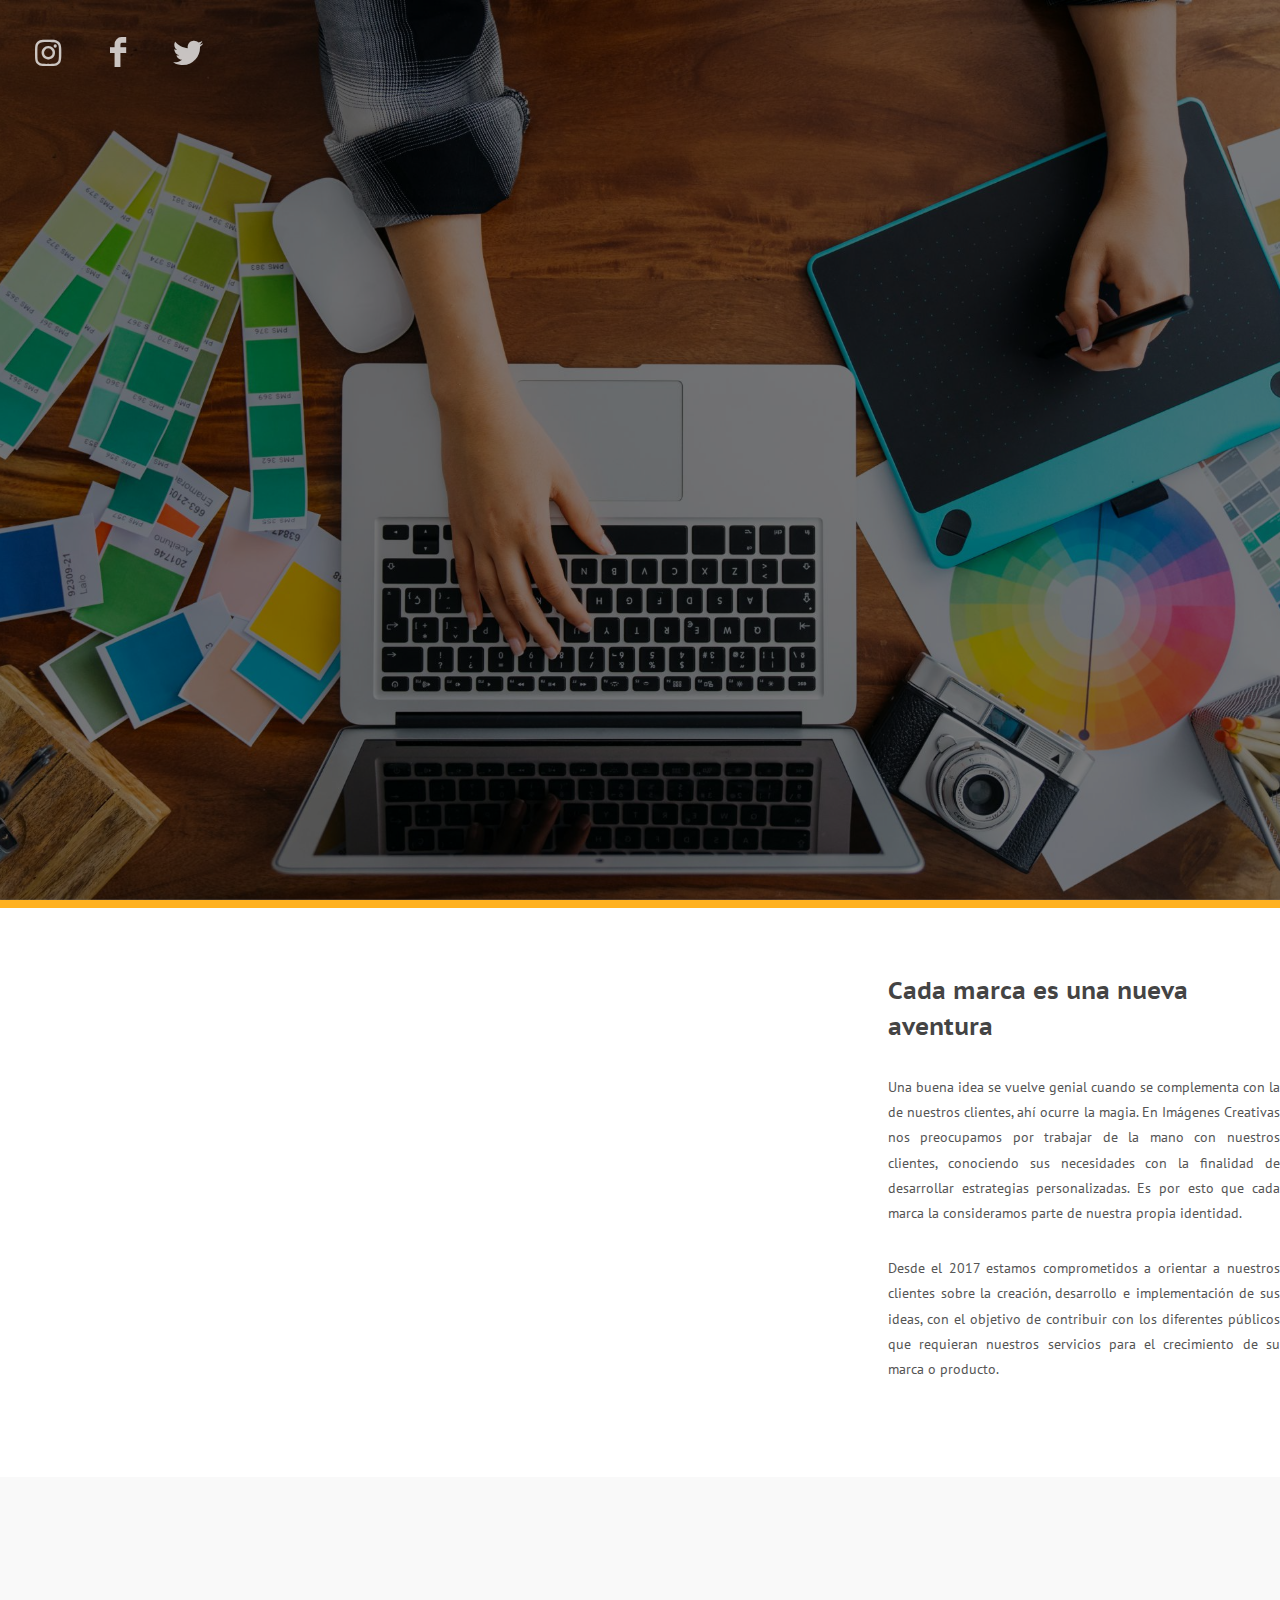
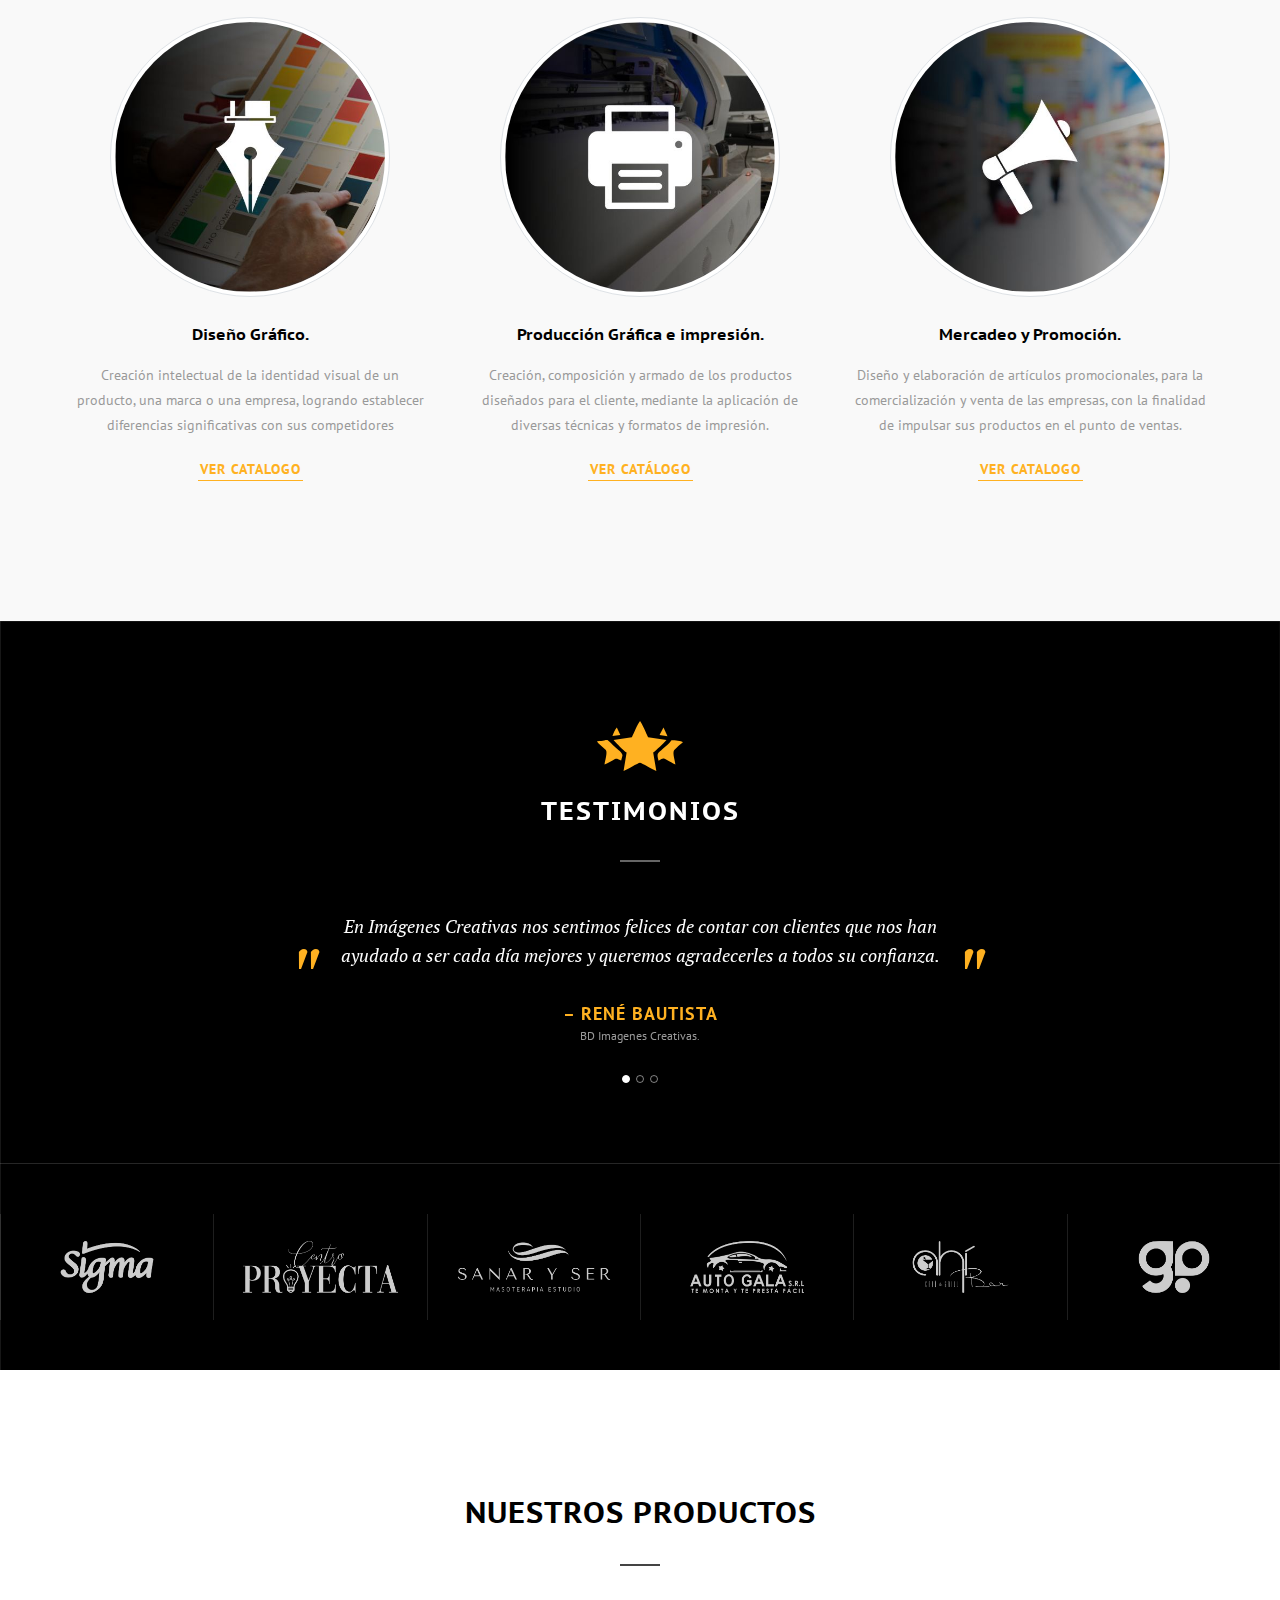
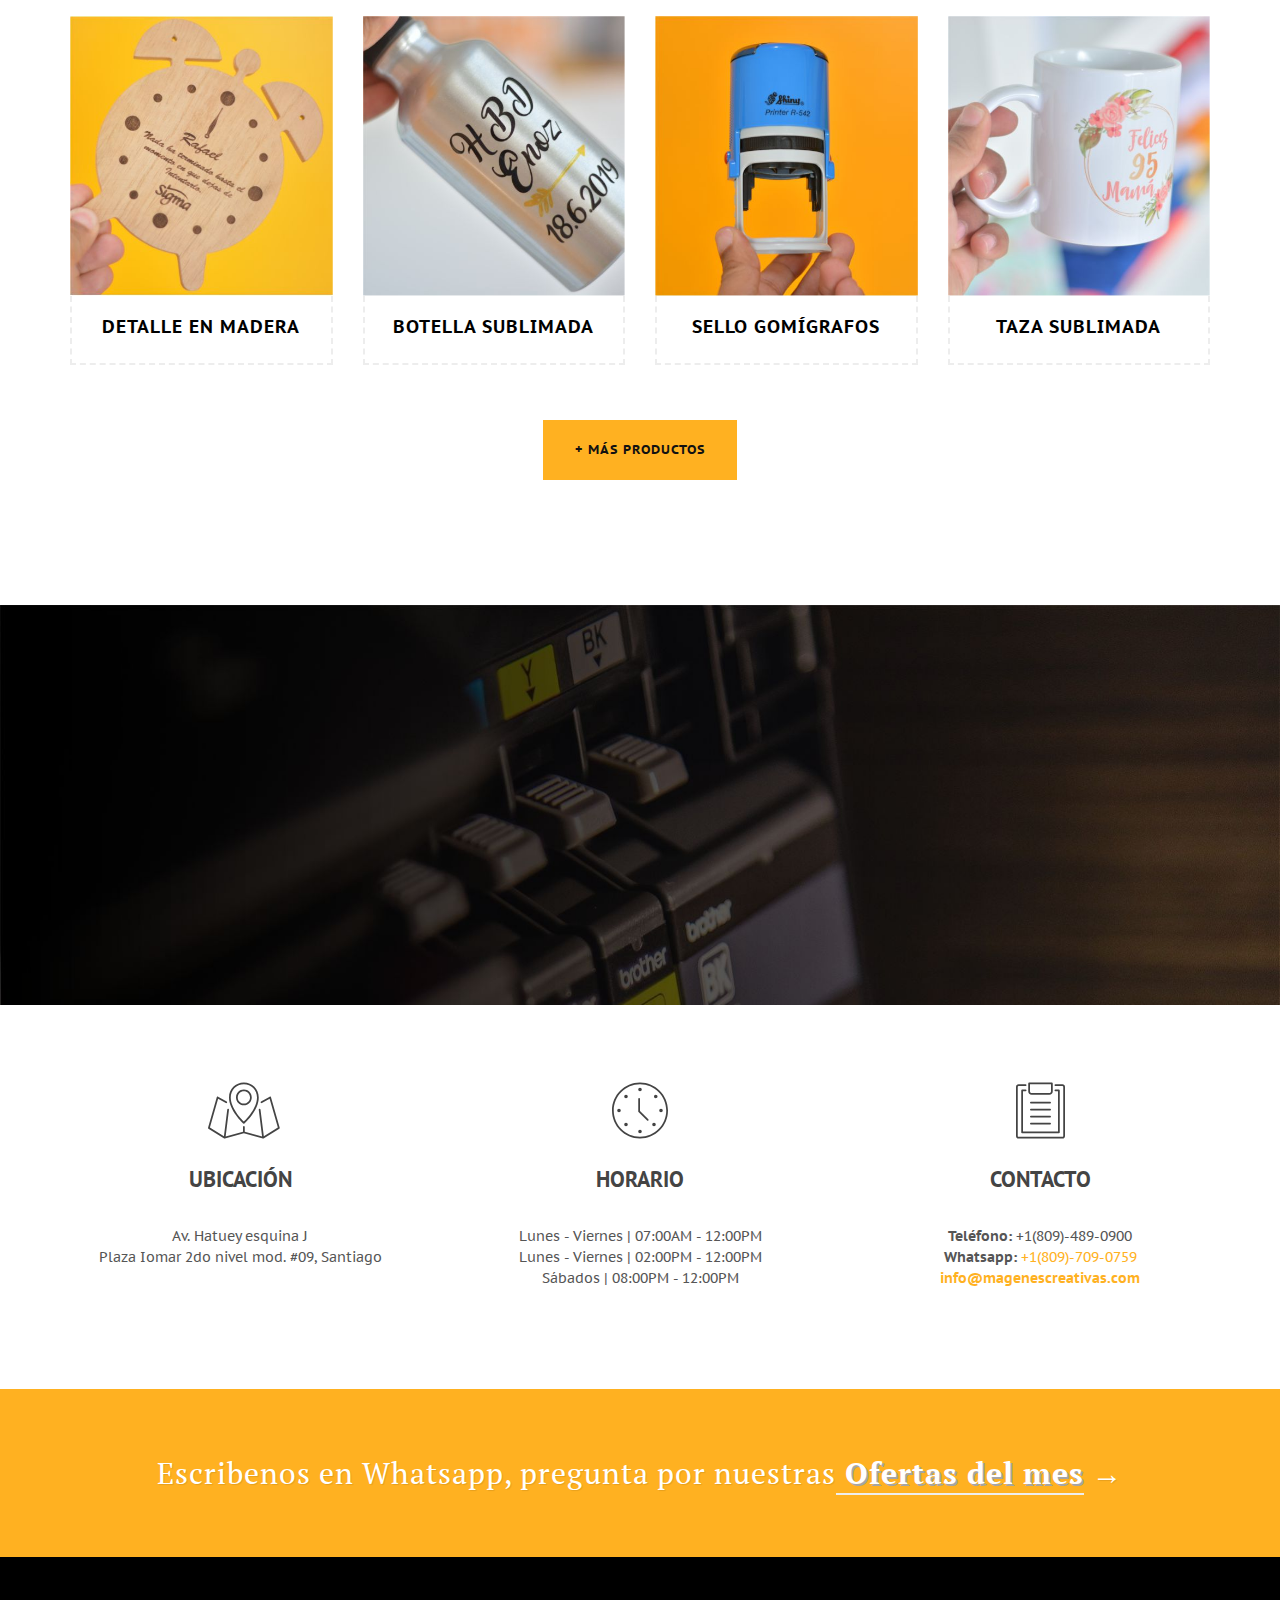
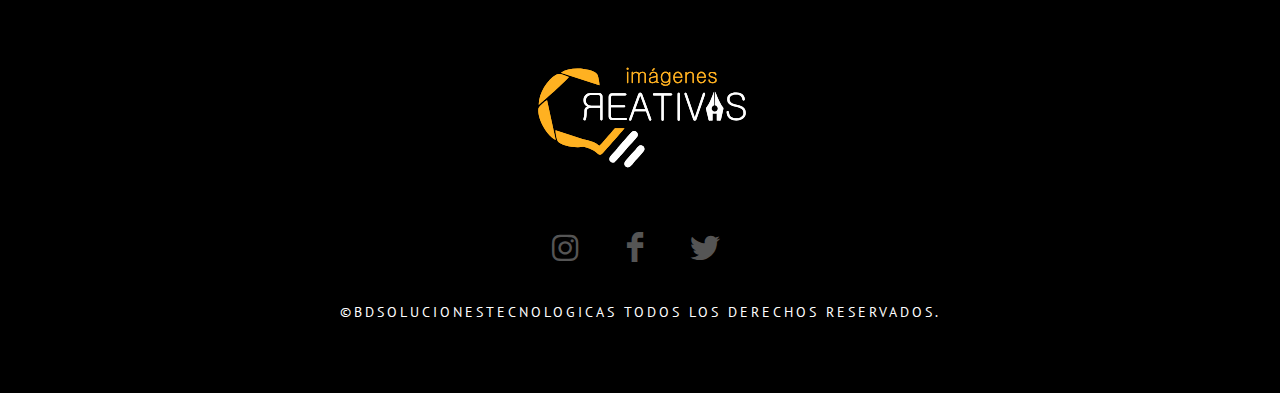
==== commit 7a66731a: "AddInstagramTest" ====
--- a/index.html
+++ b/index.html
@@ -1,1486 +1,761 @@
 <!DOCTYPE html>
-
 <html dir="ltr" lang="en-US">
-
 <head>
 
-
-
 	<meta http-equiv="content-type" content="text/html; charset=utf-8" />
-
 	<meta name="author" content="SemiColonWeb" />
-
 	<link rel='icon' href='images/favicon.ico' type='image/x-icon' />
 
-
-
 	<!-- Stylesheetssssss
-
 	============================================= -->
-
 	<link href="https://fonts.googleapis.com/css?family=PT+Sans+Caption:400,700|PT+Sans:400,700|PT+Serif:400,400i" rel="stylesheet" type="text/css" />
-
 	<link rel="stylesheet" href="css/bootstrap.css" type="text/css" />
-
 	<link rel="stylesheet" href="style.css" type="text/css" />
-
 	<link rel="stylesheet" href="css/dark.css" type="text/css" />
-
 	<!-- Barber Demo Specific Stylesheet -->
-
 	<link rel="stylesheet" href="css/barber.css" type="text/css" />
-
 	<link rel="stylesheet" href="css/fonts.css" type="text/css" />
-
 	<!-- / -->
-
 	<link rel="stylesheet" href="css/font-icons.css" type="text/css" />
-
 	<link rel="stylesheet" href="css/animate.css" type="text/css" />
-
 	<link rel="stylesheet" href="css/magnific-popup.css" type="text/css" />
-
 	<link rel="stylesheet" href="css/et-line.css" type="text/css" />
-
 	<link rel="stylesheet" href="css/responsive.css" type="text/css" />
-
 	<meta name="viewport" content="width=device-width, initial-scale=1" />
-
 	<link rel="stylesheet" href="css/colors.css" type="text/css" />
-
 	<link rel="stylesheet" href="one-page/css/et-line.css" type="text/css" />
 
-
-
 	<!-- Document Title
-
 	============================================= -->
-
 	<title>BD Imagenes Creativas</title>
 
-
-
 	<style>
-
 		/* Page Loading Style */
-
 		.css3-spinner {height:100vh; -webkit-box-align:center; -ms-flex-align:center; align-items:center; display:-webkit-box; display:-ms-flexbox; display:flex; -webkit-box-pack:center; -ms-flex-pack:center; justify-content:center; background-color: #bF9456; } @keyframes pulse {0% {opacity: 0; -webkit-transform: scale3d(.8, .8, .8); transform: scale3d(.8, .8, .8); } 50% { opacity: 1; } } .infinite.animated.pulse { -webkit-animation-duration: 1.7s; animation-duration: 1.7s; }
-
 	</style>
 
-
-
 </head>
 
-
-
 <body class="stretched" data-loader-html="<img class='infinite animated pulse' src='images/slider-logo.svg' width='300'>">
 
-
-
 	<!-- Document Wrapper
-
 	============================================= hola -->
-
 	<div id="wrapper" class="clearfix">
 
-
-
 		<!-- Header
-
 		============================================= -->
-
 		<header id="header" class="transparent-header dark static-sticky" data-sticky-class="not-dark" data-sticky-offset="full" data-sticky-offset-negative="60" data-responsive-class="not-dark">
 
-
-
 			<div id="header-wrap">
 
-
-
 				<div class="container norightpadding clearfix">
 
-
-
 					<div id="primary-menu-trigger"><i class="icon-reorder"></i></div>
 
-
-
 					<!-- Logo
-
 					============================================= -->
-
 					<div id="logo">
-
 						<a href="index.html" class="standard-logo"><img src="images/sticky-logo.png" alt="Canvas Logo"></a>
-
 						<a href="index.html" class="retina-logo"><img src="images/sticky-logo@2x.png" alt="Canvas Logo"></a>
-
 					</div><!-- #logo end -->
 
-
-
 					<!-- Primary Navigation
-
 					============================================= -->
-
 					<nav id="primary-menu" class="not-dark style-2 center">
 
-
-
 						<ul class="one-page-menu" data-easing="easeInOutExpo" data-speed="1300" data-offset="60">
-
 							<li class="active"><a href="#" data-href="#wrapper">Inicio</a></li>
-
 							<li><a href="#" data-href="#about">Conócenos </a></li>
-
 							<li><a href="#" data-href="#service">Servicios</a></li>
-
 							<li><a href="#" data-href="#testimonial">Clientes</a></li>
-
 							<li><a href="#" data-href="#shop">Productos</a></li>							
-
 							<li><a href="#" data-href="#contact">Contacto </a></li></ul>
-
 <!--							<li><a href="#" data-scrollto="#contact" data-offset="62" data-easing="easeInOutExpo" data-speed="1300" class="button button-color reverse clearfix"><i class="icon-calendar2"></i> Appoinment</a></li>
-
 						-->
 
-
-
 					</nav><!-- #primary-menu end -->
 
-
-
-				</div>
-
+				</div>
 
 			</div>
 
-
-
 		</header><!-- #header end -->
 
-
-
 		<!-- Slider
-
 		============================================= -->
-
 		<section id="slider" class="slider-element slider-parallax page-section full-screen clearfix">
 
-
-
 			<div class="slider-parallax-inner" style="background: url('images/hero/hero.jpg') center center no-repeat; background-size: cover;">
-
 				<div class="vertical-middle center" style="z-index: 2;">
 
-
-
 					<!-- <img src="images/slider-logo.svg" alt="Logo" height="300" width="300" style="position: relative; "> -->
 
-
-
 					<!-- Slider Navigation
-
 					============================================= -->
-
 					<!-- <nav class="custom-hero-nav" style="position: relative; top: -40px;">
-
-
-
 					<img src="images/slider-logo.svg" alt="Logo" height="180"> 
-
-
-
 					
-
-
-
-
-
 						<ul class="one-page-menu" data-easing="easeInOutExpo" data-speed="1300" data-offset="60">
-
 							<li class="active"><a href="#" data-href="#wrapper">Inicio</a></li>
-
 							<li><a href="#" data-href="#about">Conócenos </a></li>
-
 							<li><a href="#" data-href="#ServicioPalin">Servicios</a></li>
-
 							<li><a href="#" data-href="#shop">Productos</a></li>
-
 							<li><a href="#" data-href="#testimonial">Clientes</a></li>
-
 							<li><a href="#" data-href="#contact">Contacto </a></li>
-
 						</ul>
-
 					</nav>					 -->
-
-				</div>
-
-
+				</div>
 
 				<!-- Slider Appointment Button
-
-				============================================= -->
-
+				============================================= -->
 				<!--<a href="#" class="button button-large button-color button-appointment d-none d-lg-block" data-scrollto="#contact" data-offset="62" data-easing="easeInOutExpo" data-speed="1300"><i class="icon-calendar2"></i> Make An Appointment</a>-->
 
-
-
 				<!-- Slider Social Icons
-
-				============================================= -->
-
+				============================================= -->
 				<div class="slider-social d-none d-lg-block clearfix">
-
 					<a href="https://instagram.com/bdimagenescreativas" target="_blank" class="social-icon si-large si-rounded si-borderless inline-block si-instagram">
-
 					    <i class="icon-instagram"></i>
-
 					    <i class="icon-instagram"></i>
-
 					</a>
 
-
-
 					<a href="https://www.facebook.com/bdimagenescreativas" target="_blank" class="social-icon si-large si-rounded si-borderless inline-block si-facebook">
-
 					    <i class="icon-facebook"></i>
-
 					    <i class="icon-facebook"></i>
-
 					</a>
 
-
-
 					<a href="https://twitter.com/bdimgcreativas" target="_blank" class="social-icon si-large si-rounded si-borderless inline-block si-twitter">
-
 					    <i class="icon-twitter"></i>
-
 					    <i class="icon-twitter"></i>
-
 					</a>
 
-
-
-				</div>
-
-
+				</div>
 
 				<div class="video-wrap" style="position: absolute; height: 100%; z-index: 1;">
-
 					<div class="video-overlay" style="background: rgba(0,0,0,0.5);"></div>
-
-				</div>
-
+				</div>
 			</div>
 
-
-
 		</section>
 
-
-
 		<!-- Content
-
 		============================================= -->
-
 		<section id="content" style="border-top: 8px solid #FFB121">
 
-
-
 			<div class="content-wrap nopadding">
 
-
-
 				<!-- About Section
-
-				============================================= -->
-
+				============================================= -->
 				<!-- <div id="about" class="section nomargin nobg page-section content-bx-lg" style="padding: 150px 0">
-
 					<div class="container clearfix">
-
 						<div class="row clearfix">
-
 							<div class="col-md-3 col-6 d-none d-md-block">
-
 								<img src="images/about/1.jpg" alt="">
-
-							</div>
-
+							</div>
 							<div class="col-md-6 col-12 center" style="padding: 0 50px;">
-
 								<img src="images/icons/cs.svg" alt="" height="60" style="margin-bottom: 20px">
-
 								<div class="heading-block bottommargin-sm">
-
-								</div>
-
+								</div>
 								<p>Una buena idea se vuelve genial cuando se complementa con la de nuestros clientes, ahí
-
 									ocurre la magia. En Imágenes Creativas nos preocupamos por trabajar de la mano con
-
 									nuestros clientes, conociendo sus necesidades con la finalidad de desarrollar estrategias
-
 									personalizadas. Es por esto que cada marca la consideramos parte de nuestra propia
-
 									identidad.</p>
-
 								<p>
-
 									Desde el 2017 estamos comprometidos a orientar a nuestros clientes sobre la creación,
-
 									desarrollo e implementación de sus ideas, con el objetivo de contribuir con los diferentes
-
 									públicos que requieran nuestros servicios para el crecimiento de su marca o producto.
-
 								</p>
-
 								
-
-							</div>
-
+							</div>
 							<div class="col-md-3 col-6 d-none d-md-block">
-
 								<img src="images/about/2.jpg" alt="">
-
-							</div>
-
-						</div>
-
-					</div>
-
+							</div>
+						</div>
+					</div>
 				</div> -->
 
 
 
-
-
-
-
 <!--  INICIO About Section PRUEBA
-
-				============================================= -->
-
-
+				============================================= -->
 
 				<div id="about" class="section nomargin nobg page-section content-bx-sm-footer" style="padding: 50px 0">
 
-
-
-					<div class="col_two_third bottommargin-sm center" >
-
-						<img data-animate="fadeInLeft" src="images/barbers/2.jpg" alt="Iphone" style="background-size: cover;">
-
-					</div>
-
-
-
-					<div class="col_one_third bottommargin-sm col_last" >
-
-
+					<div class="col_one_third bottommargin-sm center" data-animate="fadeInRight">
+						
+						<!--Prueba Instagram
+						=================================================== -->
+						
+						<div class="section nobottommargin">
+							<div class="container clearfix">
+								<div class="heading-block center nobottommargin nobottomborder">
+									<h3>Instagram</h3>
+									<span>@bdimagenescreativas.</span>
+								</div>
+							</div>
+						</div>
+		
+						<div id="instagram-photos" class="instagram-photos masonry-thumbs grid-6 bottommargin-lg" data-user="5834720953" data-count="12" data-type="user"></div>
+
+						<!--Fin Prueba Instagram
+						=================================================== -->
+
+
+
+
+						<!-- <img data-animate="fadeInLeft" src="images/barbers/2.jpg" alt="Iphone" style="background-size: cover;"> -->
+					</div>
+
+					<div class="col_two_third bottommargin-sm col_last" animate="fadeInLeft">
 
 						<div class="topmargin-sm">
-
 							<h3>Cada marca es una nueva aventura</h3>
-
-						</div>
-
+						</div>
 						<div style="text-align:justify">
-
 						<p>Una buena idea se vuelve genial cuando se complementa con la de nuestros clientes, ahí
-
 							ocurre la magia. En Imágenes Creativas nos preocupamos por trabajar de la mano con
-
 							nuestros clientes, conociendo sus necesidades con la finalidad de desarrollar estrategias
-
 							personalizadas. Es por esto que cada marca la consideramos parte de nuestra propia
-
 							identidad.</p>
 
-
-
 						<p>Desde el 2017 estamos comprometidos a orientar a nuestros clientes sobre la creación,
-
 							desarrollo e implementación de sus ideas, con el objetivo de contribuir con los diferentes
-
 							públicos que requieran nuestros servicios para el crecimiento de su marca o producto.</p>
 
-
-
 						<!-- <a href="#" class="button button-border button-dark button-rounded button-large noleftmargin topmargin-sm">Learn more</a> -->
-
-						</div>
-
-					</div>
-
-
-
-				</div>
-
-
+						</div>
+					</div>
+
+				</div>
 
 <!--  fIN About Section PRUEBA
-
-				============================================= -->
-
-
-
-
-
+				============================================= -->
 
 
 
 
 				<!-- Service Page Section
-
-				============================================= -->
-
-
+				============================================= -->
 
 				<div id="service"class="section page-section nomargin clearfix">
-
 					<!-- style=" background: #F5F5F5 url('images/food-pattern.png') repeat center center;"> -->
 
 
-
-
-
 					<div class="container topmargin-lg nobottommargin clearfix">
 
-
-
 						<div id="ServicioPalin" class="row">
-
 							<!-- Barber Category 1
-
 											============================================= -->
-
 							<div class="col-md-4 center bottommargin-lg">
-
 								<div class="feature-box media-box">
-
 									<div class="fbox-media" style="padding: 0 40px;">
-
 										<a><img class="rounded-circle img-thumbnail" src="images/features/shave.jpg"
-
 												alt="Why choose Us?">
-
 											<!--<span>Shave</span>-->
-
 											<div></div>
-
 										</a>
-
-									</div>
-
+									</div>
 									<div class="fbox-desc">
-
 										<h3><span class="ls0 subtitle font-primary" style="color:black;font-weight:bold">Diseño
-
 												Gráfico.</span></h3>
-
 										<p>Creación intelectual de la identidad visual de un producto, una marca o una
-
 											empresa, logrando
-
 											establecer diferencias significativas con sus competidores</p>
-
-									</div>
-
+									</div>
 									<a href="#" class="more-link uppercase ls1 t700"
-
 										style="margin: 20px 0 0 0; font-style: normal;">Ver
-
 										catalogo</a>
-
-								</div>
-
-							</div>
-
-
+								</div>
+							</div>
 
 							<!-- Barber Category 2
-
 											============================================= -->
-
 							<div class="col-md-4 center bottommargin-lg">
-
 								<div class="feature-box media-box">
-
 									<div class="fbox-media" style="padding: 0 40px;">
-
 										<a><img class="rounded-circle img-thumbnail" src="images/features/haircut.jpg"
-
 												alt="Effective Planning">
-
 											<!--<span>Haircut</span>--></a>
-
-									</div>
-
+									</div>
 									<div class="fbox-desc">
-
 										<h3><span class="ls0 subtitle font-primary"
-
 												style="color:black;font-weight:bold">Producción
-
 												Gráfica e impresión.</span></h3>
-
 										<p>Creación, composición y armado de los productos diseñados para el cliente, mediante
-
 											la
-
 											aplicación de diversas técnicas y formatos de impresión.</p>
-
-									</div>
-
+									</div>
 									<a href="#" class="more-link uppercase ls1 t700"
-
 										style="margin: 20px 0 0 0; font-style: normal;">Ver
-
 										catálogo</a>
-
-								</div>
-
-							</div>
-
-
+								</div>
+							</div>
 
 							<!-- Barber Category 3
-
 											============================================= -->
-
 							<div class="col-md-4 center bottommargin-lg">
-
 								<div class="feature-box media-box">
-
 									<div class="fbox-media" style="padding: 0 40px;">
-
 										<a><img class="rounded-circle img-thumbnail" src="images/features/hairwash.jpg"
-
 												alt="Why choose Us?">
-
 											<!--<span>Hairwash</span>--></a>
-
-									</div>
-
+									</div>
 									<div class="fbox-desc">
-
 										<h3><span class="ls0 subtitle font-primary" style="color:black;font-weight:bold">Mercadeo
-
 												y
-
 												Promoción.</span></h3>
-
 										<p>Diseño y elaboración de artículos promocionales, para la comercialización y venta
-
 											de las
-
 											empresas, con la finalidad de impulsar sus productos en el punto de ventas.</p>
-
-									</div>
-
+									</div>
 									<a href="#" class="more-link uppercase ls1 t700"
-
 										style="margin: 20px 0 0 0; font-style: normal;">Ver
-
 										catalogo</a>
-
-								</div>
-
-							</div>
-
-						</div>
-
-					</div>
-
-				</div>
-
-
+								</div>
+							</div>
+						</div>
+					</div>
+				</div>
 
 				<!-- Testimonial Page Section
-
-				============================================= -->
-
+				============================================= -->
 				<div id="testimonial" class="section page-section parallax notopmargin nobottompadding dark clearfix"
-
 					style="background-image: url('images/sections/2.jpg'); background-size: cover; padding-top: 100px ;"
-
 					data-bottom-top="background-position:0px 0px;" data-top-bottom="background-position:0px -300px;">
-
 					<div class="container clearfix">
 
-
-
 						<div class="heading-block center">
-
 							<img src="images/icons/stars.svg" alt="" height="50" style="margin-bottom: 20px">
-
 							<h3 class="ls2">Testimonios</h3>
-
-						</div>
-
-
+						</div>
 
 						<!-- Testimonial Slider
-
 						============================================= -->
-
 						<div class="fslider testimonial testimonial-full nobgcolor noborder noshadow nopadding bottommargin-sm divcenter center clearfix" data-arrows="false" style="max-width: 700px">
-
 						<!-- <div class="fslidernopadding bottommargin-sm divcenter center clearf testimonial testimonial-full nobgcolor noborder noshadow ix" data-arrows="false" style="max-width: 700px">-->
-
 							<div class="flexslider">
-
 								<div class="slider-wrap">
-
 									<div class="slide">
-
 										<div class="testi-content">
-
 											<p>En Imágenes Creativas nos sentimos felices de contar con clientes que nos han
-
 												ayudado a ser cada día mejores y queremos agradecerles a todos su confianza.
-
 											</p>
-
 											<div class="testi-meta">
-
 												René Bautista
-
 												<span class="ls0">BD Imagenes Creativas.</span>
-
 											</div>
-
 										</div>
-
-									</div>
-
+									</div>
 									<div class="slide">
-
 										<div class="testi-content">
-
 											<p>En Imágenes Creativas nos sentimos felices de contar con clientes que nos han
-
 												ayudado a ser cada día mejores y queremos agradecerles a todos su confianza.</p>
-
 											<div class="testi-meta">
-
 												Chiarina Zárate
-
 												<span class="ls0">Sanar y Ser.</span>
-
 											</div>
-
 										</div>
-
-									</div>
-
+									</div>
 									<div class="slide">
-
 										<div class="testi-content">
-
 											<p>En Imágenes Creativas nos sentimos felices de contar con clientes que nos han
-
 												ayudado a ser cada día mejores y queremos agradecerles a todos su confianza.</p>
-
 											<div class="testi-meta">
-
 												Kenia Santana
-
 												<span class="ls0">Kenasa.</span>
-
 											</div>
-
 										</div>
-
-									</div>
-
-								</div>
-
-							</div>
-
-						</div>
-
-
-
-					</div>
-
-
+									</div>
+								</div>
+							</div>
+						</div>
+
+					</div>
 
 					<!-- Clients Logo Carousel Area
-
 					============================================= -->
-
 					<div id="oc-clients"
-
 						class="owl-carousel owl-carousel-full image-carousel carousel-widget topmargin-lg nobottommargin"
-
 						data-margin="0" data-nav="false" data-pagi="false" data-autoplay="3000" data-items-xs="3"
-
 						data-items-sm="3" data-items-md="5" data-items-lg="6" data-items-xl="6" data-loop="true"
-
 						style="z-index: 2; padding: 30px 0; border-top: 1px solid rgba(255,255,255,0.15);">
 
-
-
 						<!-- Clients items
-
 						============================================= -->
-
 						<div class="oc-item"><a href="#"><img src="images/clients/1.png" alt="Brands"></a></div>
-
 						<div class="oc-item"><a href="#"><img src="images/clients/4.png" alt="Brands"></a></div>
-
 						<div class="oc-item"><a href="#"><img src="images/clients/6.png" alt="Brands"></a></div>
-
 						<div class="oc-item"><a href="#"><img src="images/clients/2.png" alt="Brands"></a></div>
-
 						<div class="oc-item"><a href="#"><img src="images/clients/3.png" alt="Brands"></a></div>
-
 						<div class="oc-item"><a href="#"><img src="images/clients/5.png" alt="Brands"></a></div>
-
 						<div class="oc-item"><a href="#"><img src="images/clients/7.png" alt="Brands"></a></div>
-
 						<div class="oc-item"><a href="#"><img src="images/clients/8.png" alt="Brands"></a></div>
-
 						<div class="oc-item"><a href="#"><img src="images/clients/9.png" alt="Brands"></a></div>
 
-
-
-					</div>
-
-
+					</div>
 
 					<div class="video-wrap" style="position: absolute; height: 100%; z-index: 1;">
-
 						<div class="video-overlay" style="background: rgba(0,0,0,0.7);"></div>
-
-					</div>
-
-
-
-				</div>
-
-
-
-
-
+					</div>
+
+				</div>
 
 
 
 
 				<!-- Shop Page Section
-
-				============================================= -->
-
+				============================================= -->
 				<div id="shop" class="section nomargin page-section nobg clearfix">
 
-
-
 					<div class="container clearfix">
-
 						<div class="heading-block center clearfix">
-
 							<!--<img src="images/icons/comb3.svg" alt="" height="40" style="margin-bottom: 20px">-->
-
 							<h2>Nuestros Productos</h2>
-
-						</div>
-
-
+						</div>
 
 						<div class="row clearfix">
-
 							<!-- Shop Item 1
-
 							============================================= -->
-
 							<div class="col-lg-3 col-md-6 bottommargin">
-
 								<div class="iproduct">
-
 									<div class="product-image">
-
 										<a href="#"><img class="image_fade" src="images/shop/1.jpg"
-
 												alt="High-Heel Girl's Sandals"></a>
-
 										<!--<a href="#" class="shop-icon"><i class="icon-shopping-cart"></i></a>-->
-
-									</div>
-
+									</div>
 									<div class="product-desc center">
-
 										<!--<div class="product-price"><ins>$21.49</ins></div>-->
-
 										<div class="product-title">
-
 											<h3><a href="#">Detalle en madera</a></h3>
-
 										</div>
-
-									</div>
-
-								</div>
-
-							</div>
-
-
+									</div>
+								</div>
+							</div>
 
 							<!-- Shop Item 2
-
 							============================================= -->
-
 							<div class="col-lg-3 col-md-6 bottommargin">
-
 								<div class="iproduct">
-
 									<div class="product-image">
-
 										<a href="#"><img class="image_fade" src="images/shop/2.jpg"
-
 												alt="High-Heel Girl's Sandals"></a>
-
 										<!--<a href="#" class="shop-icon"><i class="icon-shopping-cart"></i></a>-->
-
-									</div>
-
+									</div>
 									<div class="product-desc center">
-
 										<!--<div class="product-price"><ins>$12.49</ins></div>-->
-
 										<div class="product-title">
-
 											<h3><a href="#">Botella Sublimada</a></h3>
-
 										</div>
-
-									</div>
-
-								</div>
-
-							</div>
-
-
-
+									</div>
+								</div>
+							</div>
 
 
 							<!-- Shop Item 3
-
 							============================================= -->
-
 							<div class="col-lg-3 col-md-6 bottommargin">
-
 								<div class="iproduct">
-
 									<div class="product-image">
-
 										<a href="#"><img class="image_fade" src="images/shop/3.jpg"
-
 												alt="High-Heel Girl's Sandals"></a>
-
 										<!--<a href="#" class="shop-icon"><i class="icon-shopping-cart"></i></a>-->
-
-									</div>
-
+									</div>
 									<div class="product-desc center">
-
 										<!--<div class="product-price"><ins>$21.99</ins></div>-->
-
 										<div class="product-title">
-
 											<h3><a href="#">Sello Gomígrafos</a></h3>
-
 										</div>
-
-									</div>
-
-								</div>
-
-							</div>
-
-
+									</div>
+								</div>
+							</div>
 
 							<!-- Shop Item 4
-
 							============================================= -->
-
 							<div class="col-lg-3 col-md-6 bottommargin">
-
 								<div class="iproduct">
-
 									<div class="product-image">
-
 										<a href="#"><img class="image_fade" src="images/shop/4.jpg"
-
 												alt="High-Heel Girl's Sandals"></a>
-
 										<!--<div class="sale-flash">-50%*</div>-->
-
 										<!--<a href="#" class="shop-icon"><i class="icon-shopping-cart"></i></a>-->
-
-									</div>
-
+									</div>
 									<div class="product-desc center">
-
 										<!--<div class="product-price"><del>$24.99</del> <ins>$19.49</ins></div>-->
-
 										<div class="product-title">
-
 											<h3><a href="#">Taza Sublimada</a></h3>
-
 										</div>
-
-									</div>
-
-								</div>
-
-							</div>
-
-						</div>
-
-
+									</div>
+								</div>
+							</div>
+						</div>
 
 						<div class="center">
-
 							<a href="#" class="button button-large button-color">+ Más Productos</a>
-
-						</div>
-
-
-
-					</div>
-
-				</div>
-
-
-
-
-
+						</div>
+
+					</div>
+				</div>
 
 
 
 
 				<!-- Price Page Section - Parallax
-
-				============================================= -->
-
+				============================================= -->
 				<div id="price" class="section page-section parallax dark content-bx-lg nobottommargin"
-
 					style="background-image: url('images/sections/3.jpg'); background-size: cover; "
-
 					data-bottom-top="background-position:0px 0px;" data-top-bottom="background-position:0px -300px;">
 
-
-
 					<!--<h2>Texto que quieres poner</h2>-->
 
-
-
-				</div>
-
-
-
-
-
+				</div>
 
 
 
 
 				<div id="contact" class="container section-contact content-bx-sm clearfix">
-
 					<div class="row clearfix">
 
-
-
 						<div class="col-lg-4 col-md-6 bottommargin-sm center">
-
 							<i class="i-plain i-xlarge divcenter nobottommargin icon-et-map"></i>
-
 							<h3 class="uppercase font-body" style="font-size: 22px; font-weight: 700;margin-top: 20px">
-
 								Ubicación</h3>
-
 							<span class="font-primary">Av. Hatuey esquina J<br>Plaza Iomar 2do nivel mod. #09, Santiago</span>
-
-						</div>
-
-
+						</div>
 
 						<div class="col-lg-4 col-md-6 bottommargin-sm center">
-
 							<i class="i-plain i-xlarge divcenter nobottommargin icon-et-clock"></i>
-
 							<h3 class="uppercase font-body" style="font-size: 22px; font-weight: 700;margin-top: 20px">Horario
-
 							</h3>
-
 							<span class="font-primary">Lunes - Viernes | 07:00AM - 12:00PM<br>
-
 								Lunes - Viernes | 02:00PM - 12:00PM<br>
-
 								Sábados | 08:00PM - 12:00PM</span>
-
-						</div>
-
-
+						</div>
 
 						<div class="col-lg-4 col-md-6 bottommargin-sm center">
-
 							<i class="i-plain i-xlarge divcenter nobottommargin icon-et-clipboard"></i>
-
 							<h3 class="uppercase font-body" style="font-size: 22px; font-weight: 700;margin-top: 20px">
-
 								Contacto</h3>
-
 							<span class="font-primary"><strong>Teléfono: </strong>+1(809)-489-0900<br>
-
 								<strong>Whatsapp: </strong><a href="http://wa.link/kgomrm" target="_blank">+1(809)-709-0759</a><br>
-
 								<a href="mailto:info@imagenescreativas.com" target="_blank"><strong>info@magenescreativas.com </strong></a></span>
-
-						</div>
-
+						</div>
 						<!--
-
 						<div class="col-lg-3 col-md-6 bottommargin-sm center">
-
 							<i class="i-plain i-xlarge divcenter nobottommargin icon-et-heart"></i>
-
 							<h3 class="uppercase font-body" style="font-size: 22px; font-weight: 700;margin-top: 20px">Redes
-
 								Sociales</h3>
-
 							<div style="display: flex; justify-content: center">
-
 								<a href="https://www.facebook.com/bdimagenescreativas" target="_blank"
-
 									class="social-icon si-borderless si-facebook">
-
 									<i class="icon-line2-social-facebook"></i>
-
 									<i class="icon-line2-social-facebook"></i>
-
 								</a>
-
 								<a href="https://twitter.com/bdimgcreativas" target="_blank"
-
 									class="social-icon si-borderless si-twitter">
-
 									<i class="icon-line2-social-twitter"></i>
-
 									<i class="icon-line2-social-twitter"></i>
-
 								</a>
-
 								<a hrref="https://instagram.com/bdimagenescreativas" target="_blank"
-
 									class="social-icon si-borderless si-instagram">
-
 									<i class="icon-instagram"></i>
-
 									<i class="icon-instagram"></i>
-
 								</a>
-
 								<a href="mailto:info@bdimagenescreativas.com" target="_blank"
-
 									class="social-icon si-borderless si-email3">
-
 									<i class="icon-line2-envelope"></i>
-
 									<i class="icon-line2-envelope"></i>
-
 								</a>
-
-							</div>
-
+							</div>
 						</div> -->
-
-					</div>
-
-
-
-				</div>
-
-
+					</div>
+
+				</div>
 
 				<!-- Promo Bar
-
 					============================================= -->
-
 				<div class="section nomargin nopadding dark clearfix"
-
 					style="background: url('images/sections/4.jpg') no-repeat 10% 50%; background-size: cover;">
-
 					<a href="http://wa.link/kgomrm"  target="_blank" class="button button-full  font-serif center" style="padding: 60px 0;">
-
-						<div class="container clearfix">
-
-							Escribenos en Whatsapp, pregunta por nuestras<strong  style= "text-shadow: 2px 2px rgb(165,165,165); "> Ofertas del mes</strong> &rarr;
-
-						</div>
-
+						<div class="container clearfix pulse">
+							Escribenos en Whatsapp, pregunta por nuestras<strong style= "text-shadow: 2px 2px rgb(165,165,165); "> Ofertas del mes</strong> &rarr;
+						</div>
 					</a>
-
-				</div>
-
-
+				</div>
 
 			</div>
 
-
-
 		</section><!-- #content end -->
 
-
-
 		<!-- Footer
-
 		============================================= -->
-
 		<footer id="footer" class="dark content-bx-sm-footer nomargin" style="background-color: #000000; "> 
 
-
-
 			<div class="container clearfix">
 
-
-
 				<!-- Footer Widgets
-
-				============================================= -->
-
+				============================================= -->
 				<div class="footer-widgets-wrap center clearfix">
 
-
-
 					<img src="images/slider-logo.svg" width="250" alt="">
 
-
-
 					<div class="topmargin-sm-footer clearfix">
-
 					
-
 					<a href="https://instagram.com/bdimagenescreativas" target="_blank" class="social-icon si-large si-rounded si-borderless inline-block si-instagram">
-
 					    <i class="icon-instagram"></i>
-
 					    <i class="icon-instagram"></i>
-
 					</a>
 
-
-
 					<a href="https://www.facebook.com/bdimagenescreativas" target="_blank" class="social-icon si-large si-rounded si-borderless inline-block si-facebook">
-
 					    <i class="icon-facebook"></i>
-
 					    <i class="icon-facebook"></i>
-
 					</a>
 
-
-
 					<a href="https://twitter.com/bdimgcreativas" target="_blank" class="social-icon si-large si-rounded si-borderless inline-block si-twitter">
-
 					    <i class="icon-twitter"></i>
-
 					    <i class="icon-twitter"></i>
-
 					</a>
-
 						
-
-					</div>
-
-
+					</div>
 
 					<div class="uppercase ls3" style="color: #FFFFFF; margin-top: 10px">&copy;BDSolucionestecnologicas Todos los derechos reservados.</div>
 
-
-
-				</div>
-
-
+				</div>
 
 			</div>
 
-
-
 		</footer><!-- #footer end -->
 
-
-
 	</div><!-- #wrapper end -->
 
-
-
 	<!-- Go To Top
-
 	============================================= -->
-
 	<div id="gotoTop" class="icon-angle-up"></div>
 
-
-
 	<!-- External JavaScripts
-
 	============================================= -->
-
 	<script src="js/jquery.js"></script>
-
 	<script src="js/plugins.js"></script>
 
-
-
 	<!-- Map
-
 	============================================= -->
-
 	<script src="https://maps.google.com/maps/api/js?key=AIzaSyDGka1X-NRAvbiYrAzYRTYsbhTQIKFdyLI"></script>
-
 	<script src="js/jquery.gmap.js"></script>
 
-
-
 	<!-- Footer Scripts
-
 	============================================= -->
-
 	<script src="js/functions.js"></script>
 
-
-
 	<script>
 
-
-
 		// Map Scripts
-
 		jQuery(window).on( 'load', function(){
 
-
-
 			jQuery('#popular-dest-map').gMap({
-
 				address: 'Spain',
-
 				maptype: 'ROADMAP',
-
 				zoom: 4,
-
 				markers: [
-
 					{
-
 						address: "Ibiza, Spain",
-
 						icon: {
-
 							image: "images/map-marker.png",
-
 							iconsize: [32, 39],
-
 							iconanchor: [16,36]
-
 						}
-
 					}
-
 				],
-
 				doubleclickzoom: false,
-
 				controls: {
-
 					panControl: false,
-
 					zoomControl: true,
-
 					mapTypeControl: false,
-
 					scaleControl: false,
-
 					streetViewControl: false,
-
 					overviewMapControl: false
-
 				},
-
 				styles: [
-
 			{elementType: 'geometry', stylers: [{color: '#333333'}]},
-
 			{elementType: 'labels.text.stroke', stylers: [{color: '#222222'}]},
-
 			{elementType: 'labels.text.fill', stylers: [{color: '#bf9456'}]},
-
-			{
-
+			{
 			  featureType: 'administrative.locality',
-
 			  elementType: 'labels.text.fill',
-
 			  stylers: [{color: '#bf9456'}]
-
-			},
-
-			{
-
+			},
+			{
 			  featureType: 'poi',
-
 			  elementType: 'labels.text.fill',
-
 			  stylers: [{color: '#bf9456'}]
-
-			},
-
-			{
-
+			},
+			{
 			  featureType: 'poi.park',
-
 			  elementType: 'geometry',
-
 			  stylers: [{color: '#111111'}]
-
-			},
-
-			{
-
+			},
+			{
 			  featureType: 'poi.park',
-
 			  elementType: 'labels.text.fill',
-
 			  stylers: [{color: '#000000'}]
-
-			},
-
-			{
-
+			},
+			{
 			  featureType: 'road',
-
 			  elementType: 'geometry',
-
 			  stylers: [{color: '#a07c48'}]
-
-			},
-
-			{
-
+			},
+			{
 			  featureType: 'road',
-
 			  elementType: 'geometry.stroke',
-
 			  stylers: [{color: '#a07c48'}]
-
-			},
-
-			{
-
+			},
+			{
 			  featureType: 'road',
-
 			  elementType: 'labels.text.fill',
-
 			  stylers: [{color: '#a07c48'}]
-
-			},
-
-			{
-
+			},
+			{
 			  featureType: 'road.highway',
-
 			  elementType: 'geometry',
-
 			  stylers: [{color: '#bf9456'}]
-
-			},
-
-			{
-
+			},
+			{
 			  featureType: 'road.highway',
-
 			  elementType: 'geometry.stroke',
-
 			  stylers: [{color: '#bf9456'}]
-
-			},
-
-			{
-
+			},
+			{
 			  featureType: 'road.highway',
-
 			  elementType: 'labels.text.fill',
-
 			  stylers: [{color: '#f3d19c'}]
-
-			},
-
-			{
-
+			},
+			{
 			  featureType: 'transit',
-
 			  elementType: 'geometry',
-
 			  stylers: [{color: '#000000'}]
-
-			},
-
-			{
-
+			},
+			{
 			  featureType: 'transit.station',
-
 			  elementType: 'labels.text.fill',
-
 			  stylers: [{color: '#bf9456'}]
-
-			},
-
-			{
-
+			},
+			{
 			  featureType: 'water',
-
 			  elementType: 'geometry',
-
 			  stylers: [{color: '#222222'}]
-
-			},
-
-			{
-
+			},
+			{
 			  featureType: 'water',
-
 			  elementType: 'labels.text.fill',
-
 			  stylers: [{color: '#222222'}]
-
-			},
-
-			{
-
+			},
+			{
 			  featureType: 'water',
-
 			  elementType: 'labels.text.stroke',
-
 			  stylers: [{color: '#222222'}]
-
 			}
-
 		  ]
-
 			});
-
 		});
-
 	</script>
 
-
-
 </body>
-
 </html>--- a/style.css
+++ b/style.css
@@ -1,27909 +1,13958 @@
 /*-----------------------------------------------------------------------------------
 
-
-
 	Theme Name: Canvas
-
 	Theme URI: http://themes.semicolonweb.com/html/canvas
-
 	Description: The Multi-Purpose Template
-
 	Author: SemiColonWeb
-
 	Author URI: http://themeforest.net/user/semicolonweb
-
 	Version: 5.9.1
 
-
-
 -----------------------------------------------------------------------------------*/
 
-
-
 /* ----------------------------------------------------------------
 
-
-
 	- Basic
-
 	- Typography
-
 	- Basic Layout Styles
-
 	- Helper Classes
-
 	- Sections
-
 	- Columns & Grids
-
 	- Flex Slider
-
 	- Swiper Slider
-
 	- Top Bar
-
 	- Header
-
 		- Logo
-
 		- Primary Menu
-
 		- Mega Menu
-
 		- Top Search
-
 		- Top Cart
-
 		- Sticky Header
-
 		- Page Menu
-
 		- Side Header
-
 	- Side Panel
-
 	- Slider
-
 	- Page Title
-
 	- Content
-
 	- Portfolio
-
 	- Blog
-
 	- Shop
-
 	- Events
-
 	- Shortcodes
-
 		- Countdown
-
 		- Buttons
-
 		- Promo Boxes
-
 		- Featured Boxes
-
 		- Process Steps
-
 		- Styled Icons
-
 		- Toggles
-
 		- Accordions
-
 		- Tabs
-
 		- Side Navigation
-
 		- FAQ List
-
 		- Clients
-
 		- Testimonials
-
 		- Team
-
 		- Pricing Boxes
-
 		- Counter
-
 		- Animated Rounded Skills
-
 		- Skills Bar
-
 		- Dropcaps & Highlights
-
 		- Quotes & Blockquotes
-
 		- Text Rotater
-
 	- Owl Carousel
-
 	- Overlays
-
 	- Forms
-
 	- Google Maps
-
 	- Heading Styles
-
 	- Divider
-
 	- Magazine Specific Classes
-
 	- Go To Top
-
 	- Error 404
-
 	- Landing Pages
-
 	- Preloaders
-
 	- Toastr Notifications
-
 	- Footer
-
 	- Widgets
-
 		- Tag Cloud
-
 		- Links
-
 		- Testimonial & Twitter
-
 		- Quick Contact Form
-
 		- Newsletter
-
 		- Twitter Feed
-
 		- Navigation Tree
-
 	- Wedding
-
 	- Bootstrap Specific
-
 	- Cookie Notification
-
 	- Stretched Layout
-
 	- Page Transitions
-
 	- Youtube Video Backgrounds
 
-
-
 ---------------------------------------------------------------- */
 
 
-
-
-
 /* ----------------------------------------------------------------
-
 	Bootstrap Adjustments
-
------------------------------------------------------------------*/
-
-
+-----------------------------------------------------------------*/
 
 @media (min-width: 576px) {
-
 	.container { max-width: 540px; }
-
-}
-
-
+}
 
 @media (min-width: 768px) {
-
 	.container { max-width: 750px; }
-
-}
-
-
+}
 
 @media (min-width: 992px) {
-
 	.container { max-width: 970px; }
-
-}
-
-
+}
 
 @media (min-width: 1200px) {
-
 	.container { max-width: 1170px; }
-
-}
-
-
-
+}
 
 
 body,
-
 .dropdown-menu { font-size: 0.875rem; }
 
 
 
-
-
-
-
 /*===============================
-
-           Content Boxes
-
+           Content Boxes Customized
 =================================*/
-
 .content-bx-lg {
-
     padding: 200px 0px !important;
-
-}
-
+}
 .content-bx-md {
-
     padding: 120px 0px !important;
-
-}
-
-
+}
 
 .content-bx-sm {
-
     padding: 70px 0px !important;
-
-}
-
+}
 .content-bx-sm-footer {
-
     padding: 35px 0!important;
-
-}
-
-
-
+}
 
 
 /* ----------------------------------------------------------------
-
 	Basic
-
------------------------------------------------------------------*/
-
-
+-----------------------------------------------------------------*/
 
 dl, dt, dd, ol, ul, li {
-
 	margin: 0;
-
 	padding: 0;
-
-}
-
-
+}
 
 .clear {
-
 	clear: both;
-
 	display: block;
-
 	font-size: 0px;
-
 	height: 0px;
-
 	line-height: 0;
-
 	width: 100%;
-
 	overflow:hidden;
-
-}
-
-
+}
 
 ::selection {
-
 	background: #1ABC9C;
-
 	color: #FFF;
-
 	text-shadow: none;
-
-}
-
-
+}
 
 ::-moz-selection {
-
 	background: #1ABC9C; /* Firefox */
-
 	color: #FFF;
-
 	text-shadow: none;
-
-}
-
-
+}
 
 ::-webkit-selection {
-
 	background: #1ABC9C; /* Safari */
-
 	color: #FFF;
-
 	text-shadow: none;
-
-}
-
-
+}
 
 :active,
-
 :focus { outline: none !important; }
 
 
-
-
-
 /* ----------------------------------------------------------------
-
 	Typography
-
------------------------------------------------------------------*/
-
-
-
+-----------------------------------------------------------------*/
 
 
 body {
-
 	line-height: 1.5;
-
 	color: #555;
-
 	font-family: 'Lato', sans-serif;
-
-}
-
-
+}
 
 a {
-
 	text-decoration: none !important;
-
 	color: #1ABC9C;
-
-}
-
-
+}
 
 a:hover { color: #222; }
 
-
-
 a img { border: none; }
 
-
-
 img { max-width: 100%; }
 
-
-
 iframe { border: none !important; }
 
 
-
-
-
 /* ----------------------------------------------------------------
-
 	Basic Layout Styles
-
------------------------------------------------------------------*/
-
-
-
+-----------------------------------------------------------------*/
 
 
 h1,
-
 h2,
-
 h3,
-
 h4,
-
 h5,
-
 h6 {
-
 	color: #444;
-
 	font-weight: 600;
-
 	line-height: 1.5;
-
 	margin: 0 0 30px 0;
-
 	font-family: 'Raleway', sans-serif;
-
-}
-
-
+}
 
 h5,
-
 h6 { margin-bottom: 20px; }
 
-
-
 h1 { font-size: 36px; }
 
-
-
 h2 { font-size: 30px; }
 
-
-
 h3 { font-size: 24px; }
 
-
-
 h4 { font-size: 18px; }
 
-
-
 h5 { font-size: 14px; }
 
-
-
 h6 { font-size: 12px; }
 
-
-
 h4 { font-weight: 600; }
 
-
-
 h5,
-
 h6 { font-weight: bold; }
 
-
-
 h1 > span:not(.nocolor):not(.badge),
-
 h2 > span:not(.nocolor):not(.badge),
-
 h3 > span:not(.nocolor):not(.badge),
-
 h4 > span:not(.nocolor):not(.badge),
-
 h5 > span:not(.nocolor):not(.badge),
-
 h6 > span:not(.nocolor):not(.badge) { color: #1ABC9C; }
 
-
-
 p,
-
 pre,
-
 ul,
-
 ol,
-
 dl,
-
 dd,
-
 blockquote,
-
 address,
-
 table,
-
 fieldset,
-
 form { margin-bottom: 30px; }
 
-
-
 small { font-family: 'Lato', sans-serif; }
 
 
-
-
-
 /* ----------------------------------------------------------------
-
 	Helper Classes
-
------------------------------------------------------------------*/
-
-
-
+-----------------------------------------------------------------*/
 
 
 .uppercase { text-transform: uppercase !important; }
 
-
-
 .lowercase { text-transform: lowercase !important; }
 
-
-
 .capitalize { text-transform: capitalize !important; }
 
-
-
 .nott { text-transform: none !important; }
 
-
-
 .tright { text-align: right !important; }
 
-
-
 .tleft { text-align: left !important; }
 
-
-
 .fright { float: right !important; }
 
-
-
 .fleft { float: left !important; }
 
-
-
 .fnone { float: none !important; }
 
-
-
 .ohidden {
-
-	position: relative;
-
+	position: relative;
 	overflow: hidden !important;
-
-}
-
-
+}
 
 #wrapper {
-
-	position: relative;
-
+	position: relative;
 	float: none;
-
 	width: 1220px;
-
 	margin: 0 auto;
-
 	background-color: #FFF;
-
 	box-shadow: 0 0 10px rgba(0,0,0,0.1);
-
 	-moz-box-shadow: 0 0 10px rgba(0,0,0,0.1);
-
 	-webkit-box-shadow: 0 0 10px rgba(0,0,0,0.1);
-
-}
-
-
+}
 
 .line,
-
 .double-line {
-
 	clear: both;
-
-	position: relative;
-
+	position: relative;
 	width: 100%;
-
 	margin: 60px 0;
-
 	border-top: 1px solid #EEE;
-
-}
-
-
+}
 
 .line.line-sm { margin: 30px 0; }
 
-
-
 span.middot {
-
 	display: inline-block;
-
 	margin: 0 5px;
-
-}
-
-
+}
 
 .double-line { border-top: 3px double #E5E5E5; }
 
-
-
 .emptydiv {
-
 	display: block !important;
-
 	position: relative !important;
-
-}
-
-
+}
 
 .allmargin { margin: 50px !important; }
 
-
-
 .leftmargin { margin-left: 50px !important; }
 
-
-
 .rightmargin { margin-right: 50px !important; }
 
-
-
 .topmargin { margin-top: 50px !important; }
 
-
-
 .bottommargin { margin-bottom: 50px !important; }
 
-
-
 .clear-bottommargin { margin-bottom: -50px !important; }
 
-
-
 .allmargin-sm { margin: 30px !important; }
 
-
-
 .leftmargin-sm { margin-left: 30px !important; }
 
-
-
 .rightmargin-sm { margin-right: 30px !important; }
 
-
-
 .topmargin-sm { margin-top: 30px !important; }
 
-
-
 .topmargin-sm-footer { margin-top: 10px !important; }
 
-
-
 .bottommargin-sm { margin-bottom: 30px !important; }
 
-
-
 .clear-bottommargin-sm { margin-bottom: -30px !important; }
 
-
-
 .allmargin-lg { margin: 80px !important; }
 
-
-
 .leftmargin-lg { margin-left: 80px !important; }
 
-
-
 .rightmargin-lg { margin-right: 80px !important; }
 
-
-
 .topmargin-lg { margin-top: 80px !important; }
 
-
-
 .bottommargin-lg { margin-bottom: 80px !important; }
 
-
-
 .clear-bottommargin-lg { margin-bottom: -80px !important; }
 
-
-
 .nomargin {margin: 0 !important; }
 
-
-
 .noleftmargin { margin-left: 0 !important; }
 
-
-
 .norightmargin { margin-right: 0 !important; }
 
-
-
 .notopmargin { margin-top: 0 !important; }
 
-
-
 .nobottommargin { margin-bottom: 0 !important; }
 
-
-
 .header-stick { margin-top: -50px !important; }
 
-
-
 .content-wrap .header-stick { margin-top: -80px !important; }
 
-
-
 .footer-stick { margin-bottom: -50px !important; }
 
-
-
 .content-wrap .footer-stick { margin-bottom: -80px !important; }
 
-
-
 .noborder { border: none !important; }
 
-
-
 .noleftborder { border-left: none !important; }
 
-
-
 .norightborder { border-right: none !important; }
 
-
-
 .notopborder { border-top: none !important; }
 
-
-
 .nobottomborder { border-bottom: none !important; }
 
-
-
 .noradius { -webkit-border-radius: 0 !important; -moz-border-radius: 0 !important; -ms-border-radius: 0 !important; -o-border-radius: 0 !important; border-radius: 0 !important; }
 
-
-
 .col-padding { padding: 60px; }
 
-
-
 .nopadding { padding: 0 !important; }
 
-
-
 .noleftpadding { padding-left: 0 !important; }
 
-
-
 .norightpadding { padding-right: 0 !important; }
 
-
-
 .notoppadding { padding-top: 0 !important; }
 
-
-
 .nobottompadding { padding-bottom: 0 !important; }
 
-
-
 .noabsolute { position: relative !important; }
 
-
-
 .noshadow { box-shadow: none !important; }
 
-
-
 .notextshadow { text-shadow: none !important; }
 
-
-
 .hidden { display: none !important; }
 
-
-
 .nothidden { display: block !important; }
 
-
-
 .inline-block {
-
 	float: none !important;
-
 	display: inline-block !important;
-
-}
-
-
+}
 
 .center { text-align: center !important; }
 
-
-
 .divcenter {
-
 	position: relative !important;
-
 	float: none !important;
-
 	margin-left: auto !important;
-
 	margin-right: auto !important;
-
-}
-
-
+}
 
 .bgcolor,
-
 .bgcolor #header-wrap { background-color: #1ABC9C !important; }
 
-
-
 .color { color: #1ABC9C !important; }
 
-
-
 .border-color { border-color: #1ABC9C !important; }
 
-
-
 .nobg { background: none !important; }
 
-
-
 .nobgcolor { background-color: transparent !important; }
 
-
-
 .t300 { font-weight: 300 !important; }
 
-
-
 .t400 { font-weight: 400 !important; }
 
-
-
 .t500 { font-weight: 500 !important; }
 
-
-
 .t600 { font-weight: 600 !important; }
 
-
-
 .t700 { font-weight: 700 !important; }
 
-
-
 .ls0 { letter-spacing: 0px !important; }
 
-
-
 .ls1 { letter-spacing: 1px !important; }
 
-
-
 .ls2 { letter-spacing: 2px !important; }
 
-
-
 .ls3 { letter-spacing: 3px !important; }
 
-
-
 .ls4 { letter-spacing: 4px !important; }
 
-
-
 .ls5 { letter-spacing: 5px !important; }
 
-
-
 .noheight { height: 0 !important; }
 
-
-
 .nolineheight { line-height: 0 !important; }
 
-
-
 .font-body { font-family: 'Lato', sans-serif; }
 
-
-
 .font-primary { font-family: 'Raleway', sans-serif; }
 
-
-
 .font-secondary { font-family: 'Crete Round', serif; }
 
-
-
 .bgicon {
-
 	display: block;
-
 	position: absolute;
-
 	bottom: -60px;
-
 	right: -50px;
-
 	font-size: 210px;
-
 	color: rgba(0,0,0,0.1);
-
-}
-
-
+}
 
 .imagescale,
-
 .imagescalein {
-
 	display: block;
-
 	overflow: hidden;
-
-}
-
-
+}
 
 .imagescale img,
-
 .imagescalein img {
-
 	-webkit-transform: scale(1.1);
-
 	transform: scale(1.1);
-
 	-webkit-transition: all 1s ease;
-
 	transition: all 1s ease;
-
-}
-
-
+}
 
 .imagescale:hover img {
-
 	-webkit-transform: scale(1);
-
 	transform: scale(1);
-
-}
-
-
+}
 
 .imagescalein img {
-
 	-webkit-transform: scale(1);
-
 	transform: scale(1);
-
-}
-
-
+}
 
 .imagescalein:hover img {
-
 	-webkit-transform: scale(1.1);
-
 	transform: scale(1.1);
-
-}
-
-
+}
 
 .grayscale {
-
 	filter: brightness(80%) grayscale(1) contrast(90%);
-
 	-webkit-filter: brightness(80%) grayscale(1) contrast(90%);
-
 	-moz-filter: brightness(80%) grayscale(1) contrast(90%);
-
 	-o-filter: brightness(80%) grayscale(1) contrast(90%);
-
 	-ms-filter: brightness(80%) grayscale(1) contrast(90%);
-
 	transition: 1s filter ease;
-
 	-webkit-transition: 1s -webkit-filter ease;
-
 	-moz-transition: 1s -moz-filter ease;
-
 	-ms-transition: 1s -ms-filter ease;
-
 	-o-transition: 1s -o-filter ease;
-
-}
-
-
+}
 
 .grayscale:hover {
-
 	filter: brightness(100%) grayscale(0);
-
 	-webkit-filter: brightness(100%) grayscale(0);
-
 	-moz-filter: brightness(100%) grayscale(0);
-
 	-o-filter: brightness(100%) grayscale(0);
-
 	-ms-filter: brightness(100%) grayscale(0);
-
-}
-
-
+}
 
 /* MOVING BG -  TESTIMONIALS */
-
 .bganimate {
-
 	-webkit-animation:BgAnimated 30s infinite linear;
-
 	 -moz-animation:BgAnimated 30s infinite linear;
-
 		-ms-animation:BgAnimated 30s infinite linear;
-
 		 -o-animation:BgAnimated 30s infinite linear;
-
 			animation:BgAnimated 30s infinite linear;
-
-}
-
+}
  @-webkit-keyframes BgAnimated {
-
 	from  {background-position:0 0;}
-
 	to    {background-position:0 400px;}
-
 	}
-
  @-moz-keyframes BgAnimated {
-
 	from  {background-position:0 0;}
-
 	to    {background-position:0 400px;}
-
 	}
-
  @-ms-keyframes BgAnimated {
-
 	from  {background-position:0 0;}
-
 	to    {background-position:0 400px;}
-
 	}
-
  @-o-keyframes BgAnimated {
-
 	from  {background-position:0 0;}
-
 	to    {background-position:0 400px;}
-
 	}
-
  @keyframes BgAnimated {
-
 	from  {background-position:0 0;}
-
 	to    {background-position:0 400px;}
-
 	}
 
 
-
-
-
 .input-block-level {
-
 	display: block;
-
 	width: 100% !important;
-
 	min-height: 30px;
-
 	-webkit-box-sizing: border-box;
-
 	-moz-box-sizing: border-box;
-
 	box-sizing: border-box;
-
-}
-
-
+}
 
 .vertical-middle {
-
 	height: auto !important;
-
 	left: 0;
-
 	max-width: none !important;
-
 	z-index: 2;
-
-}
-
-
+}
 
 .vertical-middle + .video-wrap { z-index: 1 !important; }
 
-
-
 .magnific-max-width .mfp-content { max-width: 800px; }
 
 
-
-
-
 /* ----------------------------------------------------------------
-
 	Sections
-
------------------------------------------------------------------*/
-
-
-
+-----------------------------------------------------------------*/
 
 
 .section {
-
-	position: relative;
-
+	position: relative;
 	margin: 60px 0;
-
 	padding: 60px 0;
-
 	background-color: #F9F9F9;
-
 	overflow: hidden;
-
-}
-
-
+}
 
 .parallax {
-
 	background-color: transparent;
-
 	background-attachment: fixed;
-
 	background-position: 50% 0;
-
 	background-repeat: no-repeat;
-
 	overflow: hidden;
-
 	will-change: transform;
-
-}
-
-
+}
 
 .mobile-parallax,
-
 .video-placeholder {
-
 	background-size: cover !important;
-
 	background-attachment: scroll !important;
-
 	background-position: center center !important;
-
-}
-
-
+}
 
 .section .container { z-index: 2; }
 
-
-
 .section .container + .video-wrap { z-index: 1; }
 
-
-
 .revealer-image {
-
-	position: relative;
-
+	position: relative;
 	bottom: -100px;
-
 	transition: bottom .3s ease-in-out;
-
 	-webkit-transition: bottom .3s ease-in-out;
-
 	-o-transition: bottom .3s ease-in-out;
-
-}
-
-
+}
 
 .section:hover .revealer-image { bottom: -50px; }
 
 
-
-
-
 /* ----------------------------------------------------------------
-
 	Columns & Grids
-
------------------------------------------------------------------*/
-
-
-
+-----------------------------------------------------------------*/
 
 
 .col_full { width: 100%; }
-
 .col_half,
-
 .postcontent.bothsidebar { width: 48%; }
-
-.col_one_third { width: 30.63%; }
-
-.col_two_third { width: 65.33%; }
-
+.col_one_third { width: 65.33%; }
+.col_two_third { width: 30.63%; }
 .col_one_fourth,
-
 .sidebar { width: 22%; }
-
 .col_three_fourth,
-
 .postcontent { width: 74%; }
-
 .col_one_fifth { width: 16.8%; }
-
 .col_two_fifth { width: 37.6%; }
-
 .col_three_fifth { width: 58.4%; }
-
 .col_four_fifth { width: 79.2%; }
-
 .col_one_sixth { width: 13.33%; }
-
 .col_five_sixth { width: 82.67%; }
-
 body.stretched .container-fullwidth {
-
-	position: relative;
-
+	position: relative;
 	padding: 0 60px;
-
 	width: 100%;
-
-}
-
-
+}
 
 .postcontent,
-
 .sidebar,
-
 .col_full,
-
 .col_half,
-
 .col_one_third,
-
 .col_two_third,
-
 .col_three_fourth,
-
 .col_one_fourth,
-
 .col_one_fifth,
-
 .col_two_fifth,
-
 .col_three_fifth,
-
 .col_four_fifth,
-
 .col_one_sixth,
-
 .col_five_sixth {
-
 	display: block;
-
-	position: relative;
-
+	position: relative;
 	margin-right: 4%;
-
 	margin-bottom: 50px;
-
 	float: left;
-
-}
-
-
+}
 
 .col_full {
-
 	clear: both;
-
 	float: none;
-
 	margin-right: 0;
-
-}
-
-
+}
 
 .col_last {
-
 	margin-right: 0 !important;
-
 	float: right;
-
 	clear: right;
-
-}
-
-
-
+}
 
 
 /* ----------------------------------------------------------------
-
 	Flex Slider
-
------------------------------------------------------------------*/
-
-
-
+-----------------------------------------------------------------*/
 
 
 .fslider,
-
 .fslider .flexslider,
-
 .fslider .slider-wrap,
-
 .fslider .slide,
-
 .fslider .slide > a,
-
 .fslider .slide > img,
-
 .fslider .slide > a > img {
-
-	position: relative;
-
+	position: relative;
 	display: block;
-
 	width: 100%;
-
 	height: auto;
-
 	overflow: hidden;
-
 	-webkit-backface-visibility: hidden;
-
-}
-
-
+}
 
 .fslider { min-height: 32px; }
 
 
-
-
-
 .flex-container a:active,
-
 .flexslider a:active,
-
 .flex-container a:focus,
-
 .flexslider a:focus  { outline: none; border: none; }
-
 .slider-wrap,
-
 .flex-control-nav,
-
 .flex-direction-nav {margin: 0; padding: 0; list-style: none; border: none;}
 
-
-
 .flexslider {position: relative;margin: 0; padding: 0;}
-
 .flexslider .slider-wrap > .slide {display: none; -webkit-backface-visibility: hidden;}
-
 .flexslider .slider-wrap img {width: 100%; display: block;}
-
 .flex-pauseplay span {text-transform: capitalize;}
 
-
-
 .slider-wrap:after {content: "\0020"; display: block; clear: both; visibility: hidden; line-height: 0; height: 0;}
-
 html[xmlns] .slider-wrap {display: block;}
-
 * html .slider-wrap {height: 1%;}
 
-
-
 .no-js .slider-wrap > .slide:first-child {display: block;}
 
-
-
 .flex-viewport {
-
 	max-height: 2000px;
-
 	-webkit-transition: all 1s ease;
-
 	-o-transition: all 1s ease;
-
 	transition: all 1s ease;
-
-}
-
-
+}
 
 .flex-control-nav {
-
 	position: absolute;
-
 	z-index: 10;
-
 	text-align: center;
-
 	top: 14px;
-
 	right: 10px;
-
 	margin: 0;
-
-}
-
-
+}
 
 .flex-control-nav li {
-
 	float: left;
-
 	display: block;
-
 	margin: 0 3px;
-
 	width: 10px;
-
 	height: 10px;
-
-}
-
-
+}
 
 .flex-control-nav li a {
-
 	display: block;
-
 	cursor: pointer;
-
 	text-indent: -9999px;
-
 	width: 10px !important;
-
 	height: 10px !important;
-
 	border: 1px solid #FFF;
-
 	border-radius: 50%;
-
 	transition: all .3s ease-in-out;
-
 	-webkit-transition: all .3s ease-in-out;
-
 	-o-transition: all .3s ease-in-out;
-
-}
-
-
+}
 
 .flex-control-nav li:hover a,
-
 .flex-control-nav li a.flex-active { background-color: #FFF; }
 
 
-
-
-
 /* ----------------------------------------------------------------
-
 	Top Bar
-
------------------------------------------------------------------*/
-
-
-
+-----------------------------------------------------------------*/
 
 
 #top-bar {
-
-	position: relative;
-
+	position: relative;
 	border-bottom: 1px solid #EEE;
-
 	height: 45px;
-
 	line-height: 44px;
-
 	font-size: 13px;
-
-}
-
-
-
+}
 
 
 #top-bar .col_half { width: auto; }
 
 
-
-
-
 /* Top Links
-
 ---------------------------------*/
 
 
-
-
-
 .top-links {
-
-	position: relative;
-
+	position: relative;
 	float: left;
-
-}
-
-
+}
 
 .top-links ul {
-
 	margin: 0;
-
 	list-style: none;
-
-}
-
-
+}
 
 .top-links ul li {
-
 	float: left;
-
-	position: relative;
-
+	position: relative;
 	height: 44px;
-
 	border-left: 1px solid #EEE;
-
-}
-
-
+}
 
 .top-links ul li:first-child,
-
 .top-links ul ul li { border-left: 0 !important; }
 
-
-
 .top-links li > a {
-
 	display: block;
-
 	padding: 0 12px;
-
 	font-size: 12px;
-
 	font-weight: 700;
-
 	text-transform: uppercase;
-
 	height: 44px;
-
 	color: #666;
-
-}
-
-
+}
 
 .top-links li i { vertical-align: top; }
 
-
-
 .top-links li i.icon-angle-down { margin: 0 0 0 5px !important; }
 
-
-
 .top-links li i:first-child { margin-right: 3px; }
 
-
-
 .top-links li.full-icon i {
-
 	top: 2px;
-
 	font-size: 14px;
-
 	margin: 0;
-
-}
-
-
+}
 
 .top-links li:hover { background-color: #EEE; }
 
-
-
 .top-links ul ul,
-
 .top-links ul div.top-link-section {
-
 	display: none;
-
 	pointer-events: none;
-
 	position: absolute;
-
 	z-index: 210;
-
 	line-height: 1.5;
-
 	background: #FFF;
-
 	border: 0;
-
 	top: 44px;
-
 	left: 0;
-
 	width: 140px;
-
 	margin: 0;
-
 	border-top: 1px solid #1ABC9C;
-
 	border-bottom: 1px solid #EEE;
-
 	box-shadow: 0 0 5px -1px rgba(0,0,0,0.2);
-
 	-moz-box-shadow: 0 0 5px -1px rgba(0,0,0,0.2);
-
 	-webkit-box-shadow: 0 0 5px -1px rgba(0,0,0,0.2);
-
-}
-
-
+}
 
 .top-links li:hover ul,
-
 .top-links li:hover div.top-link-section { pointer-events: auto; }
 
-
-
 .top-links ul ul li {
-
 	float: none;
-
 	height: 36px;
-
 	border-top: 1px solid #F5F5F5;
-
 	border-left: 1px solid #EEE;
-
-}
-
-
+}
 
 .top-links ul ul li:hover { background-color: #F9F9F9; }
 
-
-
 .top-links ul ul li:first-child {
-
 	border-top: none !important;
-
 	border-left: 1px solid #EEE;
-
-}
-
-
+}
 
 .top-links ul ul a {
-
 	height: 36px;
-
 	line-height: 36px;
-
 	font-size: 12px;
-
-}
-
-
+}
 
 .top-links ul ul img {
-
 	display: inline-block;
-
-	position: relative;
-
+	position: relative;
 	top: -1px;
-
 	width: 16px;
-
 	height: 16px;
-
 	margin-right: 4px;
-
-}
-
-
+}
 
 .top-links ul ul.top-demo-lang img {
-
 	top: 4px;
-
 	width: 16px;
-
 	height: 16px;
-
-}
-
-
+}
 
 .top-links ul div.top-link-section {
-
 	padding: 25px;
-
 	left: 0;
-
 	width: 280px;
-
-}
-
-
+}
 
 .fright .top-links ul div.top-link-section,
-
 .top-links.fright ul div.top-link-section {
-
 	left: auto;
-
 	right: 0;
-
-}
-
-
-
+}
 
 
 /* Top Social
-
------------------------------------------------------------------*/
-
-
+-----------------------------------------------------------------*/
 
 #top-social,
-
 #top-social ul { margin: 0; }
 
-
-
 #top-social li,
-
 #top-social li a,
-
 #top-social li .ts-icon,
-
 #top-social li .ts-text {
-
 	display: block;
-
-	position: relative;
-
+	position: relative;
 	float: left;
-
 	width: auto;
-
 	overflow: hidden;
-
 	height: 44px;
-
 	line-height: 44px;
-
-}
-
-
+}
 
 #top-social li { border-left: 1px solid #EEE; }
 
-
-
 #top-social li:first-child { border-left: 0 !important; }
 
-
-
 #top-social li a {
-
 	float: none;
-
 	width: 40px;
-
 	font-weight: bold;
-
 	color: #666;
-
 	-webkit-transition: color .3s ease-in-out, background-color .3s ease-in-out, width .3s ease-in-out;
-
 	-o-transition: color .3s ease-in-out, background-color .3s ease-in-out, width .3s ease-in-out;
-
 	transition: color .3s ease-in-out, background-color .3s ease-in-out, width .3s ease-in-out;
-
-}
-
-
+}
 
 #top-social li a:hover {
-
 	color: #FFF !important;
-
 	text-shadow: 1px 1px 1px rgba(0,0,0,0.2);
-
-}
-
-
+}
 
 #top-social li .ts-icon {
-
 	width: 40px;
-
 	text-align: center;
-
 	font-size: 14px;
-
-}
-
-
-
+}
 
 
 /* Top Login
-
------------------------------------------------------------------*/
-
-
+-----------------------------------------------------------------*/
 
 #top-login { margin-bottom: 0; }
 
-
-
 #top-login .checkbox { margin-bottom: 10px; }
 
-
-
 #top-login .form-control { position: relative; }
 
-
-
 #top-login .form-control:focus { border-color: #CCC; }
 
-
-
 #top-login .input-group#top-login-username { margin-bottom: -1px; }
 
-
-
 #top-login #top-login-username input,
-
 #top-login #top-login-username .input-group-addon {
-
 	border-bottom-right-radius: 0;
-
 	border-bottom-left-radius: 0;
-
-}
-
-
+}
 
 #top-login .input-group#top-login-password { margin-bottom: 10px; }
 
-
-
 #top-login #top-login-password input,
-
 #top-login #top-login-password .input-group-addon {
-
 	border-top-left-radius: 0;
-
 	border-top-right-radius: 0;
-
-}
-
-
-
+}
 
 
 /* ----------------------------------------------------------------
-
 	Header
-
------------------------------------------------------------------*/
-
-
-
+-----------------------------------------------------------------*/
 
 
 #header {
-
-	position: relative;
-
+	position: relative;
 	background-color: #FFF;
-
 	border-bottom: 1px solid #F5F5F5;
-
-}
-
-
+}
 
 #header .container { position: relative; }
 
-
-
 #header.transparent-header {
-
 	background: transparent;
-
 	border-bottom: none;
-
 	z-index: 199;
-
-}
-
-
+}
 
 #header.semi-transparent { background-color: rgba(255,255,255,0.8); }
 
-
-
 #header.transparent-header.floating-header { margin-top: 60px; }
 
-
-
 #header.transparent-header.floating-header .container {
-
 	width: 1190px;
-
 	max-width: 1190px;
-
 	background-color: #FFF;
-
 	padding: 0 40px;
-
 	border-radius: 2px;
-
-}
-
-
+}
 
 #header.transparent-header.floating-header.sticky-header .container {
-
 	width: 1140px;
-
 	max-width: 1140px;
-
 	padding: 0 15px;
-
-}
-
-
+}
 
 #header.transparent-header + #slider,
-
 #header.transparent-header + #page-title.page-title-parallax,
-
 #header.transparent-header + #google-map,
-
 #slider + #header.transparent-header {
-
 	top: -100px;
-
 	margin-bottom: -100px;
-
-}
-
-
+}
 
 #header.transparent-header.floating-header + #slider,
-
 #header.transparent-header.floating-header + #google-map {
-
 	top: -160px;
-
 	margin-bottom: -160px;
-
-}
-
-
+}
 
 #header.transparent-header + #page-title.page-title-parallax .container {
-
 	z-index: 5;
-
 	padding-top: 100px;
-
-}
-
-
+}
 
 #header.full-header { border-bottom-color: #EEE; }
 
-
-
 body.stretched #header.full-header .container {
-
 	width: 100%;
-
 	max-width: none;
-
 	padding: 0 30px;
-
-}
-
-
+}
 
 #header.transparent-header.full-header #header-wrap { border-bottom: 1px solid rgba(0,0,0,0.1); }
 
-
-
 #slider + #header.transparent-header.full-header #header-wrap {
-
 	border-top: 1px solid rgba(0,0,0,0.1);
-
 	border-bottom: none;
-
-}
-
-
-
+}
 
 
 /* ----------------------------------------------------------------
-
 	Logo
-
------------------------------------------------------------------*/
-
-
-
+-----------------------------------------------------------------*/
 
 
 #logo {
-
-	position: relative;
-
+	position: relative;
 	float: left;
-
 	font-family: 'Raleway', sans-serif;
-
 	font-size: 36px;
-
 	line-height: 100%;
-
 	margin-right: 40px;
-
-}
-
-
+}
 
 #header.full-header #logo {
-
 	padding-right: 30px;
-
 	margin-right: 30px;
-
 	border-right: 1px solid #EEE;
-
-}
-
-
+}
 
 #header.transparent-header.full-header #logo { border-right-color: rgba(0,0,0,0.1); }
 
-
-
 #logo a {
-
 	display: block;
-
 	color: #000;
-
-}
-
-
+}
 
 #logo img {
-
 	display: block;
-
 	max-width: 100%;
-
-}
-
-
+}
 
 #logo a.standard-logo { display: block; }
 
-
-
 #logo a.retina-logo { display: none; }
 
 
-
-
-
 /* ----------------------------------------------------------------
-
 	Header Right Area
-
------------------------------------------------------------------*/
-
-
-
+-----------------------------------------------------------------*/
 
 
 .header-extras {
-
 	float: right;
-
 	margin: 30px 0 0;
-
-}
-
-
+}
 
 .header-extras li {
-
 	float: left;
-
 	margin-left: 20px;
-
 	height: 40px;
-
 	overflow: hidden;
-
 	list-style: none;
-
-}
-
-
+}
 
 .header-extras li i { margin-top: 3px !important; }
 
-
-
 .header-extras li:first-child { margin-left: 0; }
 
-
-
 .header-extras li .he-text {
-
 	float: left;
-
 	padding-left: 10px;
-
 	font-weight: bold;
-
 	font-size: 14px;
-
 	line-height: 1.43;
-
-}
-
-
+}
 
 .header-extras li .he-text span {
-
 	display: block;
-
 	font-weight: 400;
-
 	color: #1ABC9C;
-
-}
-
-
-
+}
 
 
 /* ----------------------------------------------------------------
-
 	Primary Menu
-
------------------------------------------------------------------*/
-
-
-
+-----------------------------------------------------------------*/
 
 
 #primary-menu { float: right; }
 
-
-
 #primary-menu ul.mobile-primary-menu { display: none; }
 
-
-
 #header.full-header #primary-menu > ul {
-
 	float: left;
-
 	padding-right: 15px;
-
 	margin-right: 15px;
-
 	border-right: 1px solid #EEE;
-
-}
-
-
+}
 
 #header.transparent-header.full-header #primary-menu > ul { border-right-color: rgba(0,0,0,0.1); }
 
-
-
 #primary-menu-trigger,
-
 #page-submenu-trigger {
-
 	opacity: 0;
-
 	pointer-events: none;
-
 	cursor: pointer;
-
 	font-size: 14px;
-
 	position: absolute;
-
 	top: 50%;
-
 	margin-top: -25px;
-
 	width: 50px;
-
 	height: 50px;
-
 	line-height: 50px;
-
 	text-align: center;
-
 	-webkit-transition: opacity .3s ease;
-
 	-o-transition: opacity .3s ease;
-
 	transition: opacity .3s ease;
-
-}
-
-
+}
 
 #primary-menu ul {
-
 	list-style: none;
-
 	margin: 0;
-
-}
-
-
+}
 
 #primary-menu > ul { float: left; }
 
-
-
 #primary-menu ul li { position: relative; }
 
-
-
 #primary-menu ul li.mega-menu { position: inherit; }
 
-
-
 #primary-menu ul > li {
-
 	float: left;
-
 	margin-left: 2px;
-
-}
-
-
+}
 
 #primary-menu > ul > li:first-child { margin-left: 0; }
 
-
-
 #primary-menu ul li > a {
-
 	display: block;
-
 	line-height: 22px;
-
 	padding: 39px 15px;
-
 	color: #444;
-
 	font-weight: bold;
-
 	font-size: 13px;
-
 	letter-spacing: 1px;
-
 	text-transform: uppercase;
-
 	font-family: 'Raleway', sans-serif;
-
 	-webkit-transition: margin .4s ease, padding .4s ease;
-
 	-o-transition: margin .4s ease, padding .4s ease;
-
 	transition: margin .4s ease, padding .4s ease;
-
-}
-
-
+}
 
 #primary-menu ul li > a span { display: none; }
 
-
-
 #primary-menu ul li > a i {
-
-	position: relative;
-
+	position: relative;
 	top: -1px;
-
 	font-size: 14px;
-
 	width: 16px;
-
 	text-align: center;
-
 	margin-right: 6px;
-
 	vertical-align: top;
-
-}
-
-
+}
 
 #primary-menu ul li > a i.icon-angle-down:last-child {
-
 	font-size: 12px;
-
 	margin: 0 0 0 5px;
-
-}
-
-
+}
 
 #primary-menu ul li:hover > a,
-
 #primary-menu ul li.current > a { color: #1ABC9C; }
 
-
-
 #primary-menu > ul > li.sub-menu > a > div { }
 
-
-
 body.no-superfish #primary-menu li:hover > ul:not(.mega-menu-column),
-
 body.no-superfish #primary-menu li:hover > .mega-menu-content { display: block; }
 
-
-
 #primary-menu ul ul:not(.mega-menu-column),
-
 #primary-menu ul li .mega-menu-content {
-
 	display: none;
-
 	position: absolute;
-
 	width: 220px;
-
 	background-color: #FFF;
-
 	box-shadow: 0px 13px 42px 11px rgba(0, 0, 0, 0.05);
-
 	border: 1px solid #EEE;
-
 	border-top: 2px solid #1ABC9C;
-
 	height: auto;
-
 	z-index: 199;
-
 	top: 100%;
-
 	left: 0;
-
 	margin: 0;
-
-}
-
-
+}
 
 #primary-menu ul li .mega-menu-content {
-
 	display: -ms-flex;
-
 	display: flex;
-
 	-ms-flex-wrap: wrap;
-
 	flex-wrap: wrap;
-
 	-ms-flex-align: stretch;
-
 	align-items: stretch;
-
-}
-
-
+}
 
 #primary-menu.on-click ul li .mega-menu-content { display: none; }
 
-
-
 #primary-menu.on-click ul li .mega-menu-content.d-block {
-
 	display: -ms-flex !important;
-
 	display: flex !important;
-
-}
-
-
+}
 
 #primary-menu ul ul:not(.mega-menu-column) ul {
-
 	top: -2px !important;
-
 	left: 218px;
-
-}
-
-
+}
 
 #primary-menu ul ul.menu-pos-invert:not(.mega-menu-column),
-
 #primary-menu ul li .mega-menu-content.menu-pos-invert {
-
 	left: auto;
-
 	right: 0;
-
-}
-
-
+}
 
 #primary-menu ul ul:not(.mega-menu-column) ul.menu-pos-invert { right: 218px; }
 
-
-
 #primary-menu ul ul li {
-
 	float: none;
-
 	margin: 0;
-
-}
-
-
+}
 
 #primary-menu ul ul li:first-child { border-top: 0; }
 
-
-
 #primary-menu ul ul li > a {
-
 	font-size: 12px;
-
 	font-weight: 700;
-
 	color: #666;
-
 	padding-top: 10px;
-
 	padding-bottom: 10px;
-
 	border: 0;
 	letter-spacing: 0;
-
 	font-family: 'Lato', sans-serif;
-
 	-webkit-transition: all .2s ease-in-out;
-
 	-o-transition: all .2s ease-in-out;
-
 	transition: all .2s ease-in-out;
-
-}
-
-
+}
 
 #primary-menu ul ul li > a i { vertical-align: middle; }
 
-
-
 #primary-menu ul ul li:hover > a {
-
 	background-color: #F9F9F9;
-
 	padding-left: 18px;
-
 	color: #1ABC9C;
-
-}
-
-
+}
 
 #primary-menu ul ul > li.sub-menu > a,
-
 #primary-menu ul ul > li.sub-menu:hover > a {
-
 	background-image: url("images/icons/submenu.png");
-
 	background-position: right center;
-
 	background-repeat: no-repeat;
-
-}
-
-
-
+}
 
 
 /* ----------------------------------------------------------------
-
 	Mega Menu
-
------------------------------------------------------------------*/
-
-
-
+-----------------------------------------------------------------*/
 
 
 #primary-menu ul li .mega-menu-content,
-
 #primary-menu ul li.mega-menu-small .mega-menu-content {
-
 	width: 720px;
-
 	max-width: 400px;
-
-}
-
-
+}
 
 #primary-menu ul li.mega-menu .mega-menu-content,
-
 .floating-header.sticky-header #primary-menu ul li.mega-menu .mega-menu-content {
-
 	margin: 0 15px;
-
 	width: 1140px;
-
 	max-width: none;
-
-}
-
-
+}
 
 .floating-header #primary-menu ul li.mega-menu .mega-menu-content {
-
 	margin: 0;
-
 	width: 1190px;
-
-}
-
-
+}
 
 body.stretched .container-fullwidth #primary-menu ul li.mega-menu .mega-menu-content { margin: 0 60px; }
 
-
-
 body.stretched #header.full-header #primary-menu ul li.mega-menu .mega-menu-content { margin: 0 30px; }
 
-
-
 #primary-menu ul li.mega-menu .mega-menu-content.style-2 { padding: 0 10px; }
 
-
-
 #primary-menu ul li .mega-menu-content ul {
-
 	display: block;
-
-	position: relative;
-
+	position: relative;
 	top: 0;
-
 	min-width: inherit;
-
 	border: 0;
-
 	box-shadow: none;
-
 	background-color: transparent;
-
-}
-
-
+}
 
 #primary-menu ul li .mega-menu-content ul:not(.megamenu-dropdown) {
-
 	display: block !important;
-
 	opacity: 1 !important;
-
 	top: 0;
-
 	left: 0;
-
-}
-
-
+}
 
 #primary-menu ul li .mega-menu-content ul.mega-menu-column {
-
 	float: left;
-
 	margin: 0;
-
 	padding-left: 0;
-
 	padding-right: 0;
-
-}
-
-
+}
 
 #primary-menu ul li .mega-menu-content ul.mega-menu-column.col-5 {
-
 	width: 20%;
-
 	-ms-flex: 0 0 20%;
-
 	flex: 0 0 20%;
-
 	max-width: 20%;
-
-}
-
-
+}
 
 #primary-menu ul li .mega-menu-content ul:not(.mega-menu-column) { width: 100%; }
 
-
-
 #primary-menu ul li .mega-menu-content ul.mega-menu-column:not(:first-child) { border-left: 1px solid #F2F2F2; }
 
-
-
 #primary-menu ul li .mega-menu-content.style-2 ul.mega-menu-column { padding: 30px 20px; }
 
-
-
 #primary-menu ul li .mega-menu-content.style-2 ul.mega-menu-column > li.mega-menu-title { margin-top: 20px; }
 
-
-
 #primary-menu ul li .mega-menu-content.style-2 ul.mega-menu-column > li.mega-menu-title:first-child { margin-top: 0; }
 
-
-
 #primary-menu ul li .mega-menu-content.style-2 ul.mega-menu-column > li.mega-menu-title > a {
-
 	font-size: 13px;
-
 	font-weight: bold;
-
 	font-family: 'Raleway', sans-serif;
-
 	letter-spacing: 1px;
-
 	text-transform: uppercase !important;
-
 	margin-bottom: 15px;
-
 	color: #444;
-
 	padding: 0 !important;
-
 	line-height: 1.3 !important;
-
-}
-
-
+}
 
 #primary-menu ul li .mega-menu-content.style-2 ul.mega-menu-column > li.mega-menu-title:hover > a { background-color: transparent; }
 
-
-
 #primary-menu ul li .mega-menu-content.style-2 ul.mega-menu-column > li.mega-menu-title > a:hover { color: #1ABC9C; }
 
-
-
 #primary-menu ul li .mega-menu-content.style-2 ul.mega-menu-column > li.mega-menu-title.sub-menu > a,
-
 #primary-menu ul li .mega-menu-content.style-2 ul.mega-menu-column > li.mega-menu-title.sub-menu:hover > a { background: none; }
 
-
-
 #primary-menu ul li .mega-menu-content.style-2 li { border: 0; }
 
-
-
 #primary-menu ul li .mega-menu-content.style-2 ul li > a {
-
 	padding-left: 5px;
-
 	padding-top: 7px;
-
 	padding-bottom: 7px;
-
-}
-
-
+}
 
 #primary-menu ul li .mega-menu-content.style-2 ul li > a:hover { padding-left: 12px; }
 
 
-
-
-
 .mega-menu-column .entry-meta {
-
 	margin: 8px -10px 0 0 !important;
-
 	border: none !important;
-
 	padding: 0 !important;
-
-}
-
-
+}
 
 .mega-menu-column .entry-meta li {
-
 	float: left !important;
-
 	border: none !important;
-
 	margin: 0 10px 0 0 !important;
-
-}
-
-
-
-
+}
 
 
 
 /* Primary Menu - Style 2
-
------------------------------------------------------------------*/
-
-
+-----------------------------------------------------------------*/
 
 #primary-menu.style-2 {
-
 	float: none;
-
 	max-width: none;
-
 	border-top: 1px solid #F5F5F5;
-
-}
-
-
+}
 
 #primary-menu.style-2 > div > ul { float: left; }
 
-
-
 #primary-menu.style-2 > div > ul > li > a {
-
 	padding-top: 19px;
-
 	padding-bottom: 19px;
-
-}
-
-
+}
 
 #logo + #primary-menu.style-2 { border-top: 0; }
 
-
-
 #primary-menu.style-2 > div #top-search,
-
 #primary-menu.style-2 > div #top-cart,
-
 #primary-menu.style-2 > div #side-panel-trigger {
-
 	margin-top: 20px;
-
 	margin-bottom: 20px;
-
-}
-
-
+}
 
 body:not(.device-md):not(.device-sm):not(.device-xs) #primary-menu.style-2.center > ul,
-
 body:not(.device-md):not(.device-sm):not(.device-xs) #primary-menu.style-2.center > div {
-
 	float: none;
-
 	display: inline-block !important;
-
 	width: auto;
-
 	text-align: left;
-
-}
-
-
-
+}
 
 
 /* Primary Menu - Style 3
-
------------------------------------------------------------------*/
-
-
+-----------------------------------------------------------------*/
 
 #primary-menu.style-3 > ul > li > a {
-
 	margin: 28px 0;
-
 	padding-top: 11px;
-
 	padding-bottom: 11px;
-
 	border-radius: 2px;
-
-}
-
-
+}
 
 #primary-menu.style-3 > ul > li:hover > a {
-
 	color: #444;
-
 	background-color: #F5F5F5;
-
-}
-
-
+}
 
 #primary-menu.style-3 > ul > li.current > a {
-
 	color: #FFF;
-
 	text-shadow: 1px 1px 1px rgba(0,0,0,0.2);
-
 	background-color: #1ABC9C;
-
-}
-
-
-
+}
 
 
 /* Primary Menu - Style 4
-
------------------------------------------------------------------*/
-
-
+-----------------------------------------------------------------*/
 
 #primary-menu.style-4 > ul > li > a {
-
 	margin: 28px 0;
-
 	padding-top: 10px;
-
 	padding-bottom: 10px;
-
 	border-radius: 2px;
-
 	border: 1px solid transparent;
-
-}
-
-
+}
 
 #primary-menu.style-4 > ul > li:hover > a,
-
 #primary-menu.style-4 > ul > li.current > a { border-color: #1ABC9C; }
 
 
-
-
-
 /* Primary Menu - Style 5
-
------------------------------------------------------------------*/
-
-
+-----------------------------------------------------------------*/
 
 #primary-menu.style-5 > ul {
-
 	padding-right: 10px;
-
 	margin-right: 5px;
-
 	border-right: 1px solid #EEE;
-
-}
-
-
+}
 
 #primary-menu.style-5 > ul > li:not(:first-child) { margin-left: 15px; }
 
-
-
 #primary-menu.style-5 > ul > li > a {
-
 	padding-top: 25px;
-
 	padding-bottom: 25px;
-
 	line-height: 14px;
-
-}
-
-
+}
 
 #primary-menu.style-5 > ul > li > a i {
-
 	display: block;
-
 	width: auto;
-
 	margin: 0 0 8px;
-
 	font-size: 28px;
-
 	line-height: 1;
-
-}
-
-
-
+}
 
 
 /* Primary Menu - Style 6
-
------------------------------------------------------------------*/
-
-
+-----------------------------------------------------------------*/
 
 #primary-menu.style-6 ul > li > a { position: relative; }
 
-
-
 #primary-menu.style-6 > ul > li > a:after,
-
 #primary-menu.style-6 > ul > li.current > a:after,
-
 #primary-menu.style-6 > div > ul > li > a:after,
-
 #primary-menu.style-6 > div > ul > li.current > a:after {
-
 	content: '';
-
 	position: absolute;
-
 	top: 0;
-
 	left: 0;
-
 	height: 2px;
-
 	width: 0;
-
 	border-top: 2px solid #1ABC9C;
-
 	-webkit-transition: width .3s ease;
-
 	-o-transition: width .3s ease;
-
 	transition: width .3s ease;
-
-}
-
-
+}
 
 #primary-menu.style-6 > ul > li.current > a:after,
-
 #primary-menu.style-6 > ul > li:hover > a:after,
-
 #primary-menu.style-6 > div > ul > li.current > a:after,
-
 #primary-menu.style-6 > div > ul > li:hover > a:after { width: 100%; }
 
 
-
-
-
 /* Primary Menu - Sub Title
-
------------------------------------------------------------------*/
-
-
+-----------------------------------------------------------------*/
 
 #primary-menu.sub-title > ul > li,
-
 #primary-menu.sub-title.style-2 > div > ul > li {
-
 	background: url("images/icons/menu-divider.png") no-repeat right center;
-
 	margin-left: 1px;
-
-}
-
-
+}
 
 #primary-menu.sub-title ul li:first-child {
-
 	padding-left: 0;
-
 	margin-left: 0;
-
-}
-
-
+}
 
 #primary-menu.sub-title > ul > li > a,
-
 #primary-menu.sub-title > div > ul > li > a {
-
 	line-height: 14px;
-
 	padding: 27px 20px 32px;
-
 	text-transform: uppercase;
-
 	border-top: 5px solid transparent;
-
-}
-
-
+}
 
 #primary-menu.sub-title > ul > li > a span,
-
 #primary-menu.sub-title > div > ul > li > a span {
-
 	display: block;
-
 	margin-top: 10px;
-
 	line-height: 12px;
-
 	font-size: 11px;
-
 	font-weight: 400;
-
 	color: #888;
-
 	text-transform: capitalize;
-
-}
-
-
+}
 
 #primary-menu.sub-title > ul > li:hover > a,
-
 #primary-menu.sub-title > ul > li.current > a,
-
 #primary-menu.sub-title > div > ul > li:hover > a,
-
 #primary-menu.sub-title > div > ul > li.current > a {
-
 	background-color: #1ABC9C;
-
 	color: #FFF;
-
 	text-shadow: 1px 1px 1px rgba(0,0,0,0.2);
-
 	border-top-color: rgba(0,0,0,0.1);
-
-}
-
-
+}
 
 #primary-menu.sub-title > ul > li:hover > a span,
-
 #primary-menu.sub-title > ul > li.current > a span,
-
 #primary-menu.sub-title.style-2 > div > ul > li:hover > a span,
-
 #primary-menu.sub-title.style-2 > div > ul > li.current > a span { color: #EEE; }
 
-
-
 #primary-menu.sub-title.style-2 ul ul span { display: none; }
 
 
-
-
-
 /* Primary Menu - Style 2 with Sub Title
-
------------------------------------------------------------------*/
-
-
+-----------------------------------------------------------------*/
 
 #primary-menu.sub-title.style-2 > div > ul > li { background-position: left center; }
 
-
-
 #primary-menu.sub-title.style-2 > div #top-search,
-
 #primary-menu.sub-title.style-2 > div #top-cart,
-
 #primary-menu.sub-title.style-2 > div #side-panel-trigger {
-
 	float: right;
-
 	margin-top: 30px;
-
 	margin-bottom: 30px;
-
-}
-
-
+}
 
 #primary-menu.sub-title.style-2 div ul li:first-child,
-
 #primary-menu.sub-title.style-2 > div > ul > li:hover + li,
-
 #primary-menu.sub-title.style-2 > div > ul > li.current + li { background-image: none; }
 
-
-
 #primary-menu.sub-title.style-2 > div > ul > li > a {
-
 	padding-top: 17px;
-
 	padding-bottom: 22px;
-
-}
-
-
-
+}
 
 
 /* Primary Menu - Split Menu
-
------------------------------------------------------------------*/
-
-
+-----------------------------------------------------------------*/
 
 @media (min-width: 992px) {
 
-
-
 	#header.split-menu #logo {
-
 		position: absolute;
-
 		width: 100%;
-
 		text-align: center;
-
 		margin: 0;
-
 		float: none;
-
 		height: 100px;
-
 	}
 
-
-
 	#header.split-menu #logo a.standard-logo { display: inline-block; }
 
-
-
-}
-
-
+}
 
 #header.split-menu #primary-menu {
-
 	float: none;
-
 	margin: 0;
-
-}
-
-
+}
 
 #header.split-menu #primary-menu > ul { z-index: 199; }
 
-
-
 #header.split-menu #primary-menu > ul:nth-child(1) { float: left; }
 
-
-
 #header.split-menu #primary-menu > ul:nth-child(2) { float: right; }
 
 
-
-
-
 /* Primary Menu - Overlay Menu
-
------------------------------------------------------------------*/
-
-
-
+-----------------------------------------------------------------*/
 
 
 @media (min-width: 992px) {
 
-
-
 .overlay-menu:not(.top-search-open) #primary-menu-trigger {
-
 	opacity: 1;
-
 	pointer-events: auto;
-
 	left: auto;
-
 	right: 75px;
-
 	width: 20px;
-
 	height: 20px;
-
 	line-height: 20px;
-
 	margin-top: -10px;
-
-}
-
-
+}
 
 .overlay-menu:not(.top-search-open) .full-header #primary-menu-trigger { right: 90px; }
 
-
-
 .overlay-menu #primary-menu > #overlay-menu-close {
-
 	opacity: 0;
-
 	pointer-events: none;
-
 	position: fixed;
-
 	top: 25px;
-
 	left: auto;
-
 	right: 25px;
-
 	width: 48px;
-
 	height: 48px;
-
 	line-height: 48px;
-
 	font-size: 24px;
-
 	text-align: center;
-
 	color: #444;
-
 	z-index: 300;
-
 	-webkit-transform: translateY(-80px);
-
 	-ms-transform: translateY(-80px);
-
 	-o-transform: translateY(-80px);
-
 	transform: translateY(-80px);
-
 	-webkit-transition: opacity .4s ease, transform .45s .15s ease;
-
 	-o-transition: opacity .4s ease, transform .45s .15s ease;
-
 	transition: opacity .4s ease, transform .45s .15s ease;
-
-}
-
-
+}
 
 .overlay-menu #primary-menu > ul {
-
 	opacity: 0 !important;
-
 	pointer-events: none;
-
 	position: fixed;
-
 	left: 0;
-
 	top: 0;
-
 	width: 100%;
-
 	height: 100% !important;
-
 	z-index: 299;
-
 	background: rgba(255,255,255,0.95);
-
 	-webkit-transition: opacity .7s ease;
-
 	-o-transition: opacity .7s ease;
-
 	transition: opacity .7s ease;
-
-}
-
-
+}
 
 .overlay-menu #primary-menu > ul.d-block {
-
 	opacity: 1 !important;
-
 	display: inherit !important;
-
 	pointer-events: auto;
-
-}
-
-
+}
 
 .overlay-menu #primary-menu > ul.d-block ~ #overlay-menu-close {
-
 	opacity: 1;
-
 	-webkit-transition: opacity .7s .4s ease, transform .45s .15s ease;
-
 	-o-transition: opacity .7s .4s ease, transform .45s .15s ease;
-
 	transition: opacity .7s .4s ease, transform .45s .15s ease;
-
 	-webkit-transform: translateY(0);
-
 	-ms-transform: translateY(0);
-
 	-o-transform: translateY(0);
-
 	transform: translateY(0);
-
 	pointer-events: auto;
-
-}
-
-
+}
 
 .overlay-menu #primary-menu > ul > li {
-
 	float: none;
-
 	text-align: center;
-
 	max-width: 400px;
-
 	margin: 0 auto;
-
-}
-
-
+}
 
 .overlay-menu #primary-menu > ul > li > a {
-
 	font-size: 24px;
-
 	padding-top: 19px;
-
 	padding-bottom: 19px;
-
 	letter-spacing: 2px;
-
 	text-transform: none;
-
 	opacity: 0;
-
 	-webkit-transform: translateY(-80px);
-
 	-ms-transform: translateY(-80px);
-
 	-o-transform: translateY(-80px);
-
 	transform: translateY(-80px);
-
 	-webkit-transition: opacity .7s .15s ease, transform .45s .15s ease, color .2s linear;
-
 	-o-transition: opacity .7s .15s ease, transform .45s .15s ease, color .2s linear;
-
 	transition: opacity .7s .15s ease, transform .45s .15s ease, color .2s linear;
-
-}
-
-
+}
 
 .overlay-menu #primary-menu > ul.d-block > li > a {
-
 	opacity: 1;
-
 	-webkit-transform: translateY(0);
-
 	-ms-transform: translateY(0);
-
 	-o-transform: translateY(0);
-
 	transform: translateY(0);
-
-}
-
-
-
-}
-
-
-
+}
+
+}
 
 
 /* ----------------------------------------------------------------
-
 	Top Search
-
------------------------------------------------------------------*/
-
-
-
+-----------------------------------------------------------------*/
 
 
 #top-search,
-
 #top-cart,
-
 #side-panel-trigger,
-
 #top-account {
-
 	float: right;
-
 	margin: 40px 0 40px 15px;
-
-}
-
-
+}
 
 #top-cart { position: relative; }
 
-
-
 #top-search a,
-
 #top-cart > a,
-
 #side-panel-trigger a {
-
 	display: block;
-
-	position: relative;
-
+	position: relative;
 	width: 14px;
-
 	height: 14px;
-
 	font-size: 14px;
-
 	line-height: 20px;
-
 	text-align: center;
-
 	color: #000;
-
 	-webkit-transition: color .3s ease-in-out;
-
 	-o-transition: color .3s ease-in-out;
-
 	transition: color .3s ease-in-out;
-
-}
-
-
+}
 
 #top-search a { z-index: 11; }
 
-
-
 #top-search a i {
-
 	position: absolute;
-
 	top: 0;
-
 	left: 0;
-
 	-webkit-transition: opacity .3s ease;
-
 	-o-transition: opacity .3s ease;
-
 	transition: opacity .3s ease;
-
-}
-
-
+}
 
 body.top-search-open #top-search a i.icon-search3,
-
 #top-search a i.icon-line-cross { opacity: 0; }
 
-
-
 body.top-search-open #top-search a i.icon-line-cross {
-
 	opacity: 1;
-
 	z-index: 11;
-
 	font-size: 16px;
-
-}
-
-
+}
 
 #top-cart > a:hover { color: #1ABC9C; }
 
-
-
 #top-search form {
-
 	opacity: 0;
-
 	z-index: -2;
-
 	position: absolute;
-
 	width: 100% !important;
-
 	height: 100% !important;
-
 	padding: 0 15px;
-
 	margin: 0;
-
 	top: 0;
-
 	left: 0;
-
 	-webkit-transition: opacity .3s ease-in-out;
-
 	-o-transition: opacity .3s ease-in-out;
-
 	transition: opacity .3s ease-in-out;
-
-}
-
-
+}
 
 body.top-search-open #top-search form {
-
 	opacity: 1;
-
 	z-index: 10;
-
-}
-
-
+}
 
 #top-search form input {
-
 	box-shadow: none !important;
-
 	pointer-events: none;
-
 	border-radius: 0;
-
 	border: 0;
-
 	outline: 0 !important;
-
 	font-size: 32px;
-
 	padding: 10px 80px 10px 0;
-
 	height: 100%;
-
 	background-color: transparent;
-
 	color: #000;
-
 	font-weight: 700;
-
 	margin-top: 0 !important;
-
 	font-family: 'Raleway', sans-serif;
-
 	letter-spacing: 2px;
-
-}
-
-
+}
 
 body:not(.device-md):not(.device-sm):not(.device-xs) #header.full-header #top-search form input { padding-left: 40px; }
 
-
-
 body:not(.device-md):not(.device-sm):not(.device-xs) .container-fullwidth #top-search form input { padding-left: 60px; }
 
-
-
 body.top-search-open #top-search form input { pointer-events: auto; }
 
-
-
 body:not(.device-md):not(.device-sm):not(.device-xs) #header.transparent-header:not(.sticky-header):not(.full-header):not(.floating-header) #top-search form input { border-bottom: 2px solid rgba(0,0,0,0.1); }
 
-
-
 #top-search form input::-moz-placeholder {
-
 	color: #555;
-
 	opacity: 1;
-
 	text-transform: uppercase;
-
-}
-
+}
 #top-search form input:-ms-input-placeholder {
-
 	color: #555;
-
 	text-transform: uppercase;
-
-}
-
+}
 #top-search form input::-webkit-input-placeholder {
-
 	color: #555;
-
 	text-transform: uppercase;
-
-}
-
-
+}
 
 #primary-menu .container #top-search form input,
-
 .sticky-header #top-search form input { border: none !important; }
 
 
-
-
-
 /* ----------------------------------------------------------------
-
 	Top Cart
-
------------------------------------------------------------------*/
-
-
-
+-----------------------------------------------------------------*/
 
 
 #top-cart { margin-right: 0; }
 
-
-
 #top-cart > a > span {
-
 	display: block;
-
 	position: absolute;
-
 	top: -7px;
-
 	left: auto;
-
 	right: -14px;
-
 	font-size: 10px;
-
 	color: #FFF;
-
 	text-shadow: 1px 1px 1px rgba(0,0,0,0.2);
-
 	width: 16px;
-
 	height: 16px;
-
 	line-height: 16px;
-
 	text-align: center;
-
 	background-color: #1ABC9C;
-
 	border-radius: 50%;
-
-}
-
-
+}
 
 #top-cart .top-cart-content {
-
 	opacity: 0;
-
 	z-index: -2;
-
 	position: absolute;
-
 	width: 280px;
-
 	background-color: #FFF;
-
 	box-shadow: 0px 20px 50px 10px rgba(0, 0, 0, 0.05);
-
 	border: 1px solid #EEE;
-
 	border-top: 2px solid #1ABC9C;
-
 	top: 60px;
-
 	right: -15px;
-
 	left: auto;
-
 	margin: -10000px 0 0;
-
 	-webkit-transition: opacity .5s ease, top .4s ease;
-
 	-o-transition: opacity .5s ease, top .4s ease;
-
 	transition: opacity .5s ease, top .4s ease;
-
-}
-
-
+}
 
 .style-2 .container #top-cart .top-cart-content { top: 40px; }
 
-
-
 .style-2.sub-title .container #top-cart .top-cart-content { top: 50px; }
 
-
-
 #top-cart.top-cart-open .top-cart-content {
-
 	opacity: 1;
-
 	z-index: 11;
-
 	margin-top: 0;
-
-}
-
-
+}
 
 .top-cart-title {
-
 	padding: 12px 15px;
-
 	border-bottom: 1px solid #EEE;
-
-}
-
-
+}
 
 .top-cart-title h4 {
-
 	margin-bottom: 0;
-
 	font-size: 15px;
-
 	font-weight: bold;
-
 	text-transform: uppercase;
-
 	letter-spacing: 1px;
-
-}
-
-
+}
 
 .top-cart-items { padding: 15px; }
 
-
-
 .top-cart-item {
-
 	padding-top: 15px;
-
 	margin-top: 15px;
-
 	border-top: 1px solid #F5F5F5;
-
-}
-
-
+}
 
 .top-cart-item:first-child {
-
 	padding-top: 0;
-
 	margin-top: 0;
-
 	border-top: 0;
-
-}
-
-
+}
 
 .top-cart-item-image {
-
 	float: left;
-
 	margin-right: 15px;
-
 	width: 48px !important;
-
 	height: 48px !important;
-
 	border: 2px solid #EEE;
-
 	-webkit-transition: border-color .2s linear;
-
 	-o-transition: border-color .2s linear;
-
 	transition: border-color .2s linear;
-
-}
-
-
+}
 
 .top-cart-item-image a,
-
 .top-cart-item-image img {
-
 	display: block;
-
 	width: 44px !important;
-
 	height: 44px !important;
-
-}
-
-
+}
 
 .top-cart-item-image:hover { border-color: #1ABC9C; }
 
-
-
 .top-cart-item-desc {
-
-	position: relative;
-
+	position: relative;
 	overflow: hidden;
-
-}
-
-
+}
 
 .top-cart-item-desc a {
-
 	max-width: 85%;
-
 	display: block;
-
 	text-align: left !important;
-
 	font-size: 13px !important;
-
 	width: auto !important;
-
 	height: auto !important;
-
 	color: #000;
-
 	font-weight: 700;
-
-}
-
-
+}
 
 .top-cart-item-desc a:hover { color: #1ABC9C !important; }
 
-
-
 .top-cart-item-desc span.top-cart-item-price {
-
 	display: block;
-
 	line-height: 20px;
-
 	font-size: 12px !important;
-
 	color: #999;
-
-}
-
-
+}
 
 .top-cart-item-desc span.top-cart-item-quantity {
-
 	display: block;
-
 	position: absolute;
-
 	font-size: 12px !important;
-
 	right: 0;
-
 	top: 2px;
-
 	color: #444;
-
-}
-
-
+}
 
 .top-cart-action {
-
 	padding: 15px;
-
 	border-top: 1px solid #EEE;
-
-}
-
-
+}
 
 .top-cart-action span.top-checkout-price {
-
 	font-size: 20px;
-
 	color: #1ABC9C;
-
-}
-
-
-
+}
 
 
 /* ----------------------------------------------------------------
-
 	Top Account
-
------------------------------------------------------------------*/
-
-
-
+-----------------------------------------------------------------*/
 
 
 #top-account { margin: 35px 0 34px 20px; }
 
-
-
 #top-account a {
-
 	-webkit-transition: color .3s ease-in-out;
-
 	-o-transition: color .3s ease-in-out;
-
 	transition: color .3s ease-in-out;
-
-}
-
-
+}
 
 #top-account a span {
-
 	margin-left: 5px;
-
 	font-weight: 700;
-
-}
-
-
+}
 
 #top-account a i.icon-angle-down {
-
 	margin-left: 5px;
-
 	font-size: 12px;
-
-}
-
-
+}
 
 #top-account .dropdown-menu { padding: 10px 0; }
 
-
-
 #top-account .dropdown-menu li a {
-
 	font-family: 'Lato', sans-serif;
-
 	font-weight: 400;
-
 	text-align: left;
-
 	line-height: 22px;
-
-}
-
-
+}
 
 #top-account .dropdown-menu li a .badge {
-
 	display: block;
-
 	float: right;
-
 	margin: 2px 0 0 0;
-
-}
-
-
+}
 
 #top-account .dropdown-menu li a i:last-child {
-
-	position: relative;
-
+	position: relative;
 	top: 1px;
-
 	margin-left: 5px;
-
-}
-
-
-
+}
 
 
 /* ----------------------------------------------------------------
-
 	Sticky Header
-
------------------------------------------------------------------*/
-
-
+-----------------------------------------------------------------*/
 
 #header,
-
 #header-wrap,
-
 #logo img {
-
 	height: 100px;
-
 	-webkit-transition: height .4s ease, opacity .3s ease;
-
 	-o-transition: height .4s ease, opacity .3s ease;
-
 	transition: height .4s ease, opacity .3s ease;
-
-}
-
-
+}
 
 #header.sticky-style-2 { height: 161px; }
 
-
-
 #header.sticky-style-3 { height: 181px; }
 
-
-
 #header.sticky-style-2 #header-wrap { height: 60px; }
 
-
-
 #header.sticky-style-3 #header-wrap { height: 80px; }
 
-
-
 #primary-menu > ul > li > ul,
-
 #primary-menu > ul > li > .mega-menu-content,
-
 #primary-menu > ul > li.mega-menu > .mega-menu-content {
-
 	-webkit-transition: top .4s ease;
-
 	-o-transition: top .4s ease;
-
 	transition: top .4s ease;
-
-}
-
-
+}
 
 #top-search,
-
 #top-cart {
-
 	-webkit-transition: margin .4s ease, opacity .3s ease;
-
 	-o-transition: margin .4s ease, opacity .3s ease;
-
 	transition: margin .4s ease, opacity .3s ease;
-
-}
-
-
+}
 
 body:not(.top-search-open) #header-wrap #logo,
-
 body:not(.top-search-open) #primary-menu > ul,
-
 body:not(.top-search-open) #primary-menu > .container > ul,
-
 body:not(.top-search-open) #top-cart,
-
 body:not(.top-search-open) #side-panel-trigger,
-
 body:not(.top-search-open) #top-account {
-
 	opacity: 1;
-
 	-webkit-transition: height .4s ease, margin .4s ease, opacity .2s .2s ease;
-
 	-o-transition: height .4s ease, margin .4s ease, opacity .2s .2s ease;
-
 	transition: height .4s ease, margin .4s ease, opacity .2s .2s ease;
-
-}
-
-
+}
 
 body.top-search-open #header-wrap #logo,
-
 body.top-search-open #primary-menu > ul,
-
 body.top-search-open #primary-menu > .container > ul,
-
 body.top-search-open #top-cart,
-
 body.top-search-open #side-panel-trigger,
-
 body.top-search-open #top-account { opacity: 0; }
 
-
-
 #header.sticky-header.semi-transparent { background-color: transparent; }
 
-
-
 #header-wrap {
-
-	position: relative;
-
+	position: relative;
 	z-index: 199;
-
 	-webkit-backface-visibility: hidden;
-
-}
-
-
+}
 
 #header.sticky-header #header-wrap {
-
 	position: fixed;
-
 	top: 0;
-
 	left: 0;
-
 	width: 100%;
-
 	background-color: #FFF;
-
 	box-shadow: 0 0 10px rgba(0,0,0,0.1);
-
-}
-
-
+}
 
 #header.semi-transparent.sticky-header #header-wrap { background-color: rgba(255,255,255,0.8) }
 
-
-
 #header.sticky-header:not(.static-sticky),
-
 #header.sticky-header:not(.static-sticky) #header-wrap,
-
 #header.sticky-header:not(.static-sticky):not(.sticky-style-2):not(.sticky-style-3) #logo img { height: 60px; }
 
-
-
 #header.sticky-header:not(.static-sticky) #primary-menu > ul > li > a {
-
 	padding-top: 19px;
-
 	padding-bottom: 19px;
-
-}
-
-
+}
 
 #header.sticky-header:not(.static-sticky).sticky-style-2,
-
 #header.sticky-header:not(.static-sticky).sticky-style-3 { height: 161px; }
 
-
-
 #header.sticky-header:not(.static-sticky).sticky-style-2 #primary-menu,
-
 #header.sticky-header:not(.static-sticky).sticky-style-3 #primary-menu { border-top: 0; }
 
-
-
 #header.sticky-header:not(.static-sticky) #top-search,
-
 #header.sticky-header:not(.static-sticky) #top-cart,
-
 #header.sticky-header:not(.static-sticky) #side-panel-trigger {
-
 	margin-top: 20px !important;
-
 	margin-bottom: 20px !important;
-
-}
-
-
+}
 
 #header.sticky-header:not(.static-sticky) #top-account {
-
 	margin-top: 15px !important;
-
 	margin-bottom: 14px !important;
-
-}
-
-
+}
 
 #header.sticky-header:not(.static-sticky) #top-cart .top-cart-content { top: 40px; }
 
-
-
 #header.sticky-header.sticky-style-2 #primary-menu { border-top: 0; }
 
-
-
 /* Primary Menu - Style 3
-
------------------------------------------------------------------*/
-
-
+-----------------------------------------------------------------*/
 
 #header.sticky-header:not(.static-sticky) #primary-menu.style-3 > ul > li > a {
-
 	margin: 0;
-
 	border-radius: 0;
-
-}
-
-
+}
 
 /* Primary Menu - Style 4
-
------------------------------------------------------------------*/
-
-
+-----------------------------------------------------------------*/
 
 #header.sticky-header:not(.static-sticky) #primary-menu.style-4 > ul > li > a {
-
 	padding-top: 8px;
-
 	padding-bottom: 8px;
-
 	margin: 10px 0;
-
-}
-
-
+}
 
 /* Primary Menu - Style 5
-
------------------------------------------------------------------*/
-
-
+-----------------------------------------------------------------*/
 
 #header.sticky-header:not(.static-sticky) #primary-menu.style-5 > ul > li { margin-left: 2px; }
 
-
-
 #header.sticky-header:not(.static-sticky) #primary-menu.style-5 > ul > li:first-child { margin-left: 0; }
 
-
-
 #header.sticky-header:not(.static-sticky) #primary-menu.style-5 > ul > li > a {
-
 	line-height: 22px;
-
 	padding-top: 19px;
-
 	padding-bottom: 19px;
-
-}
-
-
+}
 
 #header.sticky-header:not(.static-sticky) #primary-menu.style-5 > ul > li > a > div { padding: 0; }
 
-
-
 #header.sticky-header:not(.static-sticky) #primary-menu.style-5 > ul > li > a i {
-
 	display: inline-block;
-
 	width: 16px;
-
 	top: -1px;
-
 	margin: 0 6px 0 0;
-
 	font-size: 14px;
-
 	line-height: 22px;
-
-}
-
-
+}
 
 /* Primary Menu - Sub Title
-
------------------------------------------------------------------*/
-
-
+-----------------------------------------------------------------*/
 
 #header.sticky-header:not(.static-sticky) #primary-menu.sub-title > ul > li,
-
 #header.sticky-header:not(.static-sticky) #primary-menu.sub-title.style-2 > div > ul > li {
-
 	background: none !important;
-
 	margin-left: 2px;
-
-}
-
-
+}
 
 #header.sticky-header:not(.static-sticky) #primary-menu.sub-title > ul > li:first-child,
-
 #header.sticky-header:not(.static-sticky) #primary-menu.sub-title.style-2 > div > ul > li:first-child { margin-left: 0; }
 
-
-
 #header.sticky-header:not(.static-sticky) #primary-menu.sub-title > ul > li > a,
-
 #header.sticky-header:not(.static-sticky) #primary-menu.sub-title > div > ul > li > a {
-
 	line-height: 22px;
-
 	padding: 19px 15px;
-
 	text-transform: none;
-
 	font-size: 14px;
-
 	border-top: 0;
-
-}
-
-
+}
 
 #header.sticky-header:not(.static-sticky) #primary-menu.sub-title ul li span { display: none; }
 
 
-
-
-
 /* ----------------------------------------------------------------
-
 	Page Menu
-
------------------------------------------------------------------*/
-
-
+-----------------------------------------------------------------*/
 
 #page-menu,
-
 #page-menu-wrap {
-
-	position: relative;
-
+	position: relative;
 	height: 44px;
-
 	line-height: 44px;
-
 	text-shadow: 1px 1px 1px rgba(0,0,0,0.1);
-
-}
-
-
+}
 
 #page-menu-wrap {
-
 	z-index: 99;
-
 	background-color: #1ABC9C;
-
 	-webkit-transform: translate3d(0,0,0);
-
 	-ms-transform: translate3d(0,0,0);
-
 	-o-transform: translate3d(0,0,0);
-
 	transform: translate3d(0,0,0);
-
 	-webkit-backface-visibility: hidden;
-
-}
-
-
+}
 
 #page-menu.sticky-page-menu #page-menu-wrap {
-
 	position: fixed;
-
 	z-index: 99;
-
 	left: 0;
-
 	width: 100%;
-
 	box-shadow: 0 0 15px rgba(0,0,0,0.3);
-
-}
-
-
+}
 
 #header.static-sticky ~ #page-menu.sticky-page-menu #page-menu-wrap,
-
 #header.static-sticky ~ #content #page-menu.sticky-page-menu #page-menu-wrap { top: 100px; }
 
-
-
 #header ~ #page-menu.sticky-page-menu #page-menu-wrap,
-
 #header.no-sticky ~ #page-menu.sticky-page-menu #page-menu-wrap,
-
 #header ~ #content #page-menu.sticky-page-menu #page-menu-wrap,
-
 #header.no-sticky ~ #content #page-menu.sticky-page-menu #page-menu-wrap { top: 0; }
 
-
-
 #header.sticky-header ~ #page-menu.sticky-page-menu #page-menu-wrap,
-
 #header.sticky-header ~ #content #page-menu.sticky-page-menu #page-menu-wrap { top: 60px; }
 
-
-
 #page-submenu-trigger {
-
 	top: 0;
-
 	margin-top: 0;
-
 	left: auto;
-
 	right: 15px;
-
 	width: 40px;
-
 	height: 44px;
-
 	line-height: 44px;
-
-}
-
-
+}
 
 #page-menu .menu-title {
-
 	float: left;
-
 	color: #FFF;
-
 	font-size: 20px;
-
 	font-weight: 300;
-
-}
-
-
+}
 
 #page-menu .menu-title span { font-weight: 700; }
 
-
-
 #page-menu nav {
-
-	position: relative;
-
+	position: relative;
 	float: right;
-
-}
-
-
+}
 
 #page-menu nav ul {
-
 	margin-bottom: 0;
-
 	height: 44px;
-
-}
-
-
+}
 
 #page-menu nav li {
-
-	position: relative;
-
+	position: relative;
 	float: left;
-
 	list-style: none;
-
-}
-
-
+}
 
 #page-menu nav li a {
-
 	display: block;
-
 	height: 28px;
-
 	line-height: 28px;
-
 	margin: 8px 4px;
-
 	padding: 0 14px;
-
 	color: #FFF;
-
 	font-size: 14px;
-
 	border-radius: 14px;
-
-}
-
-
+}
 
 #page-menu nav li a .icon-angle-down { margin-left: 5px; }
 
-
-
 body:not(.device-touch) #page-menu nav li a {
-
 	-webkit-transition: all .2s ease-in-out;
-
 	-o-transition: all .2s ease-in-out;
-
 	transition: all .2s ease-in-out;
-
-}
-
-
+}
 
 #page-menu nav li:hover a,
-
 #page-menu nav li.current a { background-color: rgba(0,0,0,0.15); }
 
-
-
 #page-menu li:hover ul { display: block; }
 
-
-
 #page-menu ul ul {
-
 	display: none;
-
 	position: absolute;
-
 	width: 150px;
-
 	top: 44px;
-
 	left: 0;
-
 	z-index: 149;
-
 	height: auto;
-
 	background-color: #1ABC9C;
-
-}
-
-
+}
 
 #page-menu ul ul ul { display: none !important; } /* Disable Multi-Level Links */
 
-
-
 #page-menu ul ul li { float: none; }
 
-
-
 #page-menu ul ul a {
-
 	height: auto;
-
 	line-height: 22px;
-
 	margin: 0;
-
 	padding: 8px 14px;
-
 	border-radius: 0;
-
 	background-color: rgba(0,0,0,0.15);
-
-}
-
-
+}
 
 #page-menu ul ul li:hover a,
-
 #page-menu ul ul li.current a { background-color: rgba(0,0,0,0.3); }
 
 
-
-
-
 /* Page Menu - Dots Style
-
------------------------------------------------------------------*/
-
-
+-----------------------------------------------------------------*/
 
 @media (min-width: 992px) {
 
-
-
 	#page-menu.dots-menu,
-
 	#page-menu.dots-menu #page-menu-wrap {
-
 		position: fixed;
-
 		z-index: 99;
-
 		top: 50%;
-
 		left: auto;
-
 		right: 20px;
-
 		width: 24px;
-
 		height: auto;
-
 		line-height: 1.5;
-
 		background-color: transparent;
-
 		text-shadow: none;
-
 	}
 
-
-
 	#page-menu.dots-menu #page-menu-wrap {
-
 		position: relative;
-
 		box-shadow: none;
-
 	}
 
-
-
 	#page-menu.dots-menu .menu-title { display: none; }
 
-
-
 	#page-menu.dots-menu nav {
-
 		float: none;
-
 		width: 24px;
-
 	}
 
-
-
 	#page-menu.dots-menu nav ul { height: auto; }
 
-
-
 	#page-menu.dots-menu nav ul li {
-
 		float: none;
-
 		width: 14px;
-
 		height: 14px;
-
 		margin: 10px 6px;
-
 	}
 
-
-
 	#page-menu.dots-menu nav li a {
-
 		position: relative;
-
 		width: 10px;
-
 		height: 10px;
-
 		line-height: 1.5;
-
 		padding: 0;
-
 		margin: 0 2px;
-
 		background-color: rgba(0,0,0,0.4);
-
 		border-radius: 50%;
-
 		color: #777;
-
 	}
 
-
-
 	#page-menu.dots-menu nav li a:hover { background-color: rgba(0,0,0,0.7) }
 
-
-
 	#page-menu.dots-menu nav li.current a { background-color: #1ABC9C; }
 
-
-
 	#page-menu.dots-menu nav li div {
-
 		position: absolute;
-
 		width: auto;
-
 		top: -11px;
-
 		right: 25px;
-
 		background-color: #1ABC9C;
-
 		color: #FFF;
-
 		padding: 5px 14px;
-
 		white-space: nowrap;
-
 		pointer-events: none;
-
 		text-shadow: 1px 1px 1px rgba(0,0,0,0.15);
-
 		border-radius: 2px;
-
 		opacity: 0;
-
 	}
 
-
-
 	body:not(.device-touch) #page-menu.dots-menu nav li div {
-
 		-webkit-transition: all .2s ease-in-out;
-
 		-o-transition: all .2s ease-in-out;
-
 		transition: all .2s ease-in-out;
-
 	}
 
-
-
 	#page-menu.dots-menu nav li div:after {
-
 		position: absolute;
-
 		content: '';
-
 		top: 50%;
-
 		margin-top: -6px;
 		left: auto;
-
 		right: -5px;
-
 		width: 0;
-
 		height: 0;
-
 		border-top: 7px solid transparent;
-
 		border-bottom: 7px solid transparent;
-
 		border-left: 6px solid #1ABC9C;
-
 	}
 
-
-
 	#page-menu.dots-menu nav li a:hover div {
-
 		opacity: 1;
-
 		right: 30px;
-
 	}
 
-
-
-}
-
-
-
+}
 
 
 /* ----------------------------------------------------------------
-
 	One Page
-
------------------------------------------------------------------*/
-
-
+-----------------------------------------------------------------*/
 
 .one-page-arrow {
-
 	position: absolute;
-
 	z-index: 3;
-
 	bottom: 20px;
-
 	left: 50%;
-
 	margin-left: -16px;
-
 	width: 32px;
-
 	height: 32px;
-
 	font-size: 32px;
-
 	text-align: center;
-
 	color: #222;
-
-}
-
-
-
+}
 
 
 /* ----------------------------------------------------------------
-
 	Side Header
-
------------------------------------------------------------------*/
-
-
+-----------------------------------------------------------------*/
 
 @media (min-width: 992px) {
 
 
-
-
-
 .side-header #header {
-
 	position: fixed;
-
 	top: 0;
-
 	left: 0;
-
 	z-index: 10;
-
 	width: 260px;
-
 	height: 100%;
-
 	height: calc(100vh);
-
 	background-color: #FFF;
-
 	border: none;
-
 	border-right: 1px solid #EEE;
-
 	overflow: hidden;
-
 	box-shadow: 0 0 15px rgba(0, 0, 0, 0.065);
-
-}
-
-
+}
 
 .side-header #header-wrap {
-
 	width: 300px;
-
 	height: 100%;
-
 	overflow: auto;
-
 	padding-right: 40px;
-
-}
-
-
+}
 
 .side-header #header .container {
-
 	width: 260px !important;
-
 	padding: 0 30px !important;
-
 	margin: 0 !important;
-
-}
-
-
+}
 
 .side-header #logo {
-
 	float: none;
-
 	margin: 60px 0 40px;
-
-}
-
-
+}
 
 .side-header #logo img { height: auto !important; }
 
-
-
 .side-header #logo:not(.nobottomborder):after,
-
 .side-header #primary-menu:not(.nobottomborder):after {
-
 	display: block;
-
 	content: '';
-
 	width: 20%;
-
 	border-bottom: 1px solid #E5E5E5;
-
-}
-
-
+}
 
 .side-header .center #logo:after { margin: 0 auto; }
 
-
-
 .side-header #primary-menu { margin-bottom: 30px; }
 
-
-
 .side-header #primary-menu:not(.nobottomborder):after { margin-top: 40px; }
 
-
-
 .side-header #primary-menu,
-
 .side-header #primary-menu ul {
-
 	float: none;
-
 	height: auto;
-
-}
-
-
+}
 
 .side-header #primary-menu ul li {
-
 	float: none;
-
 	margin: 15px 0 0;
-
-}
-
-
+}
 
 .side-header #primary-menu ul li:first-child { margin-top: 0; }
 
-
-
 .side-header #primary-menu ul li a {
-
 	height: 25px;
-
 	line-height: 25px;
-
 	padding: 0;
-
 	text-transform: uppercase;
-
-}
-
-
+}
 
 .side-header #primary-menu ul li i { line-height: 24px; }
 
-
-
 .side-header #primary-menu ul ul {
-
-	position: relative;
-
+	position: relative;
 	width: 100%;
-
 	background-color: transparent;
-
 	box-shadow: none;
-
 	border: none;
-
 	height: auto;
-
 	z-index: 1;
-
 	top: 0;
-
 	left: 0;
-
 	margin: 5px 0;
-
 	padding-left: 12px;
-
-}
-
-
+}
 
 .side-header #primary-menu ul ul ul {
-
 	top: 0 !important;
-
 	left: 0;
-
-}
-
-
+}
 
 .side-header #primary-menu ul ul.menu-pos-invert {
-
 	left: 0;
-
 	right: auto;
-
-}
-
-
+}
 
 .side-header #primary-menu ul ul ul.menu-pos-invert { right: auto; }
 
-
-
 .side-header #primary-menu ul ul li {
-
 	margin: 0;
-
 	border: 0;
-
-}
-
-
+}
 
 .side-header #primary-menu ul ul li:first-child { border-top: 0; }
 
-
-
 .side-header #primary-menu ul ul a {
-
 	font-size: 12px;
-
 	height: auto !important;
-
 	line-height: 24px !important;
-
 	padding: 2px 0 !important;
-
-}
-
-
+}
 
 .side-header #primary-menu ul ul li:hover > a {
-
 	background-color: transparent !important;
-
 	color: #444 !important;
-
-}
-
-
+}
 
 .side-header #primary-menu ul > li.sub-menu > a,
-
 .side-header #primary-menu ul > li.sub-menu:hover > a { background-image: none !important; }
 
-
-
 .side-header #primary-menu ul > li.sub-menu > a:after {
-
 	position: absolute;
-
 	content: '\e7a5';
-
 	top: 1px;
-
 	right: 0;
-
 	-webkit-transition: transform .2s linear;
-
 	-o-transition: transform .2s linear;
-
 	transition: transform .2s linear;
-
-}
-
-
+}
 
 .side-header #primary-menu ul > li.sub-menu:hover > a:after {
-
 	filter: progid:DXImageTransform.Microsoft.BasicImage(rotation=1);
-
 	-webkit-transform: rotate(90deg);
-
 	-moz-transform: rotate(90deg);
-
 	-ms-transform: rotate(90deg);
-
 	-o-transform: rotate(90deg);
-
 	transform: rotate(90deg);
-
-}
-
-
+}
 
 .side-header:not(.open-header) #wrapper {
-
 	margin: 0 0 0 260px !important;
-
 	width: auto !important;
-
-}
-
-
+}
 
 .side-header:not(.open-header) #wrapper .container {
-
 	width: auto;
-
 	max-width: none;
-
 	margin: 0 40px;
-
-}
-
-
-
+}
 
 
 /* Side Header - Push Header
-
------------------------------------------------------------------*/
-
-
+-----------------------------------------------------------------*/
 
 .side-header.open-header.push-wrapper { overflow-x: hidden; }
 
-
-
 .side-header.open-header #header { left: -260px; }
 
-
-
 .side-header.open-header.side-header-open #header { left: 0; }
 
-
-
 .side-header.open-header #wrapper { left: 0; }
 
-
-
 .side-header.open-header.push-wrapper.side-header-open #wrapper { left: 260px; }
 
-
-
 #header-trigger { display: none; }
 
-
-
 .side-header.open-header #header-trigger {
-
 	display: block;
-
 	position: fixed;
-
 	cursor: pointer;
-
 	top: 20px;
-
 	left: 20px;
-
 	z-index: 11;
-
 	font-size: 16px;
-
 	width: 32px;
-
 	height: 32px;
-
 	line-height: 32px;
-
 	background-color: #FFF;
-
 	text-align: center;
-
 	border-radius: 2px;
-
-}
-
-
+}
 
 .side-header.open-header.side-header-open #header-trigger { left: 280px; }
 
-
-
 .side-header.open-header #header-trigger i:nth-child(1),
-
 .side-header.open-header.side-header-open #header-trigger i:nth-child(2) { display: block; }
 
-
-
 .side-header.open-header.side-header-open #header-trigger i:nth-child(1),
-
 .side-header.open-header #header-trigger i:nth-child(2) { display: none; }
 
 
-
-
-
 .side-header.open-header #header,
-
 .side-header.open-header #header-trigger,
-
 .side-header.open-header.push-wrapper #wrapper {
-
 	-webkit-transition: left .4s ease;
-
 	-o-transition: left .4s ease;
-
 	transition: left .4s ease;
-
-}
-
-
-
+}
 
 
 /* Side Header - Right Aligned
-
------------------------------------------------------------------*/
-
-
+-----------------------------------------------------------------*/
 
 .side-header.side-header-right #header {
-
 	left: auto;
-
 	right: 0;
-
 	border: none;
-
 	border-left: 1px solid #EEE;
-
-}
-
-
+}
 
 .side-header.side-header-right:not(.open-header) #wrapper { margin: 0 260px 0 0 !important; }
 
-
-
 .side-header.side-header-right.open-header #header {
-
 	left: auto;
-
 	right: -260px;
-
-}
-
-
+}
 
 .side-header.side-header-right.open-header.side-header-open #header {
-
 	left: auto;
-
 	right: 0;
-
-}
-
-
+}
 
 .side-header.side-header-right.open-header.push-wrapper.side-header-open #wrapper { left: -260px; }
 
-
-
 .side-header.side-header-right.open-header #header-trigger {
-
 	left: auto;
-
 	right: 20px;
-
-}
-
-
+}
 
 .side-header.side-header-right.open-header.side-header-open #header-trigger {
-
 	left: auto;
-
 	right: 280px;
-
-}
-
-
+}
 
 .side-header.side-header-right.open-header #header,
-
 .side-header.side-header-right.open-header #header-trigger {
-
 	-webkit-transition: right .4s ease;
-
 	-o-transition: right .4s ease;
-
 	transition: right .4s ease;
-
-}
-
-
-
-
-
-}
-
-
-
+}
+
+
+}
 
 
 /* ----------------------------------------------------------------
-
 	Side Push Panel
-
------------------------------------------------------------------*/
-
-
+-----------------------------------------------------------------*/
 
 body.side-push-panel { overflow-x: hidden; }
 
-
-
 #side-panel {
-
 	position: fixed;
-
 	top: 0;
-
 	right: -300px;
-
 	z-index: 399;
-
 	width: 300px;
-
 	height: 100%;
-
 	background-color: #F5F5F5;
-
 	overflow: hidden;
-
 	-webkit-backface-visibility: hidden;
-
-}
-
-
+}
 
 body.side-panel-left #side-panel {
-
 	left: -300px;
-
 	right: auto;
-
-}
-
-
+}
 
 body.side-push-panel.stretched #wrapper,
-
 body.side-push-panel.stretched #header.sticky-header .container { right: 0; }
 
-
-
 body.side-panel-left.side-push-panel.stretched #wrapper,
-
 body.side-panel-left.side-push-panel.stretched #header.sticky-header .container {
-
 	left: 0;
-
 	right: auto;
-
-}
-
-
+}
 
 #side-panel .side-panel-wrap {
-
 	position: absolute;
-
 	top: 0;
-
 	left: 0;
-
 	bottom: 0;
-
 	width: 330px;
-
 	height: 100%;
-
 	overflow: auto;
-
 	padding: 50px 70px 50px 40px;
-
-}
-
-
+}
 
 body.device-touch #side-panel .side-panel-wrap { overflow-y: scroll; }
 
-
-
 #side-panel .widget {
-
 	margin-top: 40px;
-
 	padding-top: 40px;
-
 	width: 220px;
-
 	border-top: 1px solid #E5E5E5;
-
-}
-
-
+}
 
 #side-panel .widget:first-child {
-
 	padding-top: 0;
-
 	border-top: 0;
-
 	margin: 0;
-
-}
-
-
+}
 
 body.side-panel-open #side-panel { right: 0; }
 
-
-
 body.side-panel-left.side-panel-open #side-panel {
-
 	left: 0;
-
 	right: auto;
-
-}
-
-
+}
 
 body.side-push-panel.side-panel-open.stretched #wrapper,
-
 body.side-push-panel.side-panel-open.stretched #header.sticky-header .container { right: 300px; }
 
-
-
 body.side-push-panel.side-panel-open.stretched.device-xl .slider-parallax-inner,
-
 body.side-push-panel.side-panel-open.stretched.device-lg .slider-parallax-inner { left: -300px; }
 
-
-
 body.side-panel-left.side-push-panel.side-panel-open.stretched #wrapper,
-
 body.side-panel-left.side-push-panel.side-panel-open.stretched #header.sticky-header .container,
-
 body.side-panel-left.side-push-panel.side-panel-open.stretched .slider-parallax-inner {
-
 	left: 300px;
-
 	right: auto;
-
-}
-
-
+}
 
 #side-panel-trigger {
-
 	display: block;
-
 	cursor: pointer;
-
 	z-index: 11;
-
 	margin-right: 5px;
-
-}
-
-
+}
 
 #side-panel-trigger-close a { display: none; }
 
-
-
 #side-panel,
-
 body.side-push-panel.stretched #wrapper,
-
 body.side-push-panel.stretched #header .container {
-
 	-webkit-transition: right .4s ease;
-
 	-o-transition: right .4s ease;
-
 	transition: right .4s ease;
-
-}
-
-
+}
 
 body.side-panel-left #side-panel,
-
 body.side-panel-left.side-push-panel.stretched #wrapper,
-
 body.side-panel-left.side-push-panel.stretched #header .container,
-
 body.side-push-panel.stretched .slider-parallax-inner {
-
 	-webkit-transition: left .4s ease;
-
 	-o-transition: left .4s ease;
-
 	transition: left .4s ease;
-
-}
-
-
+}
 
 .body-overlay {
-
 	opacity: 0;
-
 	position: fixed;
-
 	top: 0;
-
 	left: 0;
-
 	width: 100%;
-
 	height: 100%;
-
 	background-color: rgba(0,0,0,0.6);
-
 	z-index: -1;
-
 	pointer-events: none;
-
 	-webkit-backface-visibility: hidden;
-
 	-webkit-transition: opacity .3s ease;
-
 	-o-transition: opacity .3s ease;
-
 	transition: opacity .3s ease;
-
-}
-
-
+}
 
 body.side-panel-open .body-overlay {
-
 	opacity: 1;
-
 	z-index: 298;
-
 	pointer-events: auto;
-
-}
-
-
+}
 
 body.side-panel-open:not(.device-xs):not(.device-sm):not(.device-md) .body-overlay:hover { cursor: url('images/icons/close.png') 15 15, default; }
 
 
-
-
-
 /* ----------------------------------------------------------------
-
 	Slider
-
------------------------------------------------------------------*/
-
-
-
+-----------------------------------------------------------------*/
 
 
 .slider-element {
-
-	position: relative;
-
+	position: relative;
 	width: 100%;
-
 	overflow: hidden;
-
-}
-
-
+}
 
 .slider-parallax { position: relative; }
 
-
-
 .slider-parallax,
-
 .slider-parallax .swiper-container {
-
 	visibility: visible;
-
 	-webkit-backface-visibility: hidden;
-
-}
-
-
+}
 
 .slider-parallax .slider-parallax-inner {
-
 	position: fixed;
-
 	width: 100%;
-
 	height: 100%;
-
-}
-
-
+}
 
 .device-touch .slider-parallax .slider-parallax-inner { position: relative; }
 
-
-
 body:not(.side-header) .slider-parallax .slider-parallax-inner { left: 0; }
 
-
-
 body:not(.stretched) .slider-parallax .slider-parallax-inner { left: auto; }
 
-
-
 #header.transparent-header + .slider-parallax .slider-parallax-inner { top: 0; }
 
-
-
 .slider-parallax .slider-parallax-inner,
-
 .slider-parallax .slider-caption {
-
 	will-change: transform;
-
 	-webkit-transform: translate3d(0,0,0);
-
 	-webkit-transition: transform 0s linear;
-
 	-webkit-backface-visibility: hidden;
-
-}
-
-
-
+}
 
 
 /* Boxed Slider
-
------------------------------------------------------------------*/
-
-
+-----------------------------------------------------------------*/
 
 .boxed-slider { padding-top: 40px; }
 
 
-
-
-
 /* Flex Slider - Thumbs
-
------------------------------------------------------------------*/
-
-
+-----------------------------------------------------------------*/
 
 .fslider[data-animation="fade"][data-thumbs="true"] .flexslider,
-
 .fslider.testimonial[data-animation="fade"] .flexslider { height: auto !important; }
 
-
-
 .flex-control-nav.flex-control-thumbs {
-
-	position: relative;
-
+	position: relative;
 	top: 0;
-
 	left: 0;
-
 	right: 0;
-
 	margin: 2px -2px -2px 0;
-
 	height: 75px;
-
-}
-
-
+}
 
 .flex-control-nav.flex-control-thumbs li { margin: 0 2px 2px 0; }
 
-
-
 .flex-control-nav.flex-control-thumbs li img {
-
 	cursor: pointer;
-
 	text-indent: -9999px;
-
 	border: 0;
-
 	border-radius: 0;
-
 	margin: 0;
-
 	opacity: 0.5;
-
 	-webkit-transition: all .3s ease-in-out;
-
 	-o-transition: all .3s ease-in-out;
-
 	transition: all .3s ease-in-out;
-
-}
-
-
+}
 
 .flex-control-nav.flex-control-thumbs li,
-
 .flex-control-nav.flex-control-thumbs li img {
-
 	display: block;
-
 	width: 100px !important;
-
 	height: auto !important;
-
-}
-
-
+}
 
 .flex-control-nav.flex-control-thumbs li:hover img,
-
 .flex-control-nav.flex-control-thumbs li img.flex-active {
-
 	border-width: 0;
-
 	opacity: 1;
-
-}
-
-
-
+}
 
 
 /* Flex Thumbs - Flexible
-
------------------------------------------------------------------*/
-
-
+-----------------------------------------------------------------*/
 
 .fslider.flex-thumb-grid .flex-control-nav.flex-control-thumbs {
-
 	margin: 2px -2px -2px 0;
-
 	height: auto;
-
-}
-
-
+}
 
 .fslider.flex-thumb-grid .flex-control-nav.flex-control-thumbs li {
-
 	width: 25% !important;
-
 	height: auto !important;
-
 	margin: 0;
-
 	padding: 0 2px 2px 0;
-
-}
-
-
+}
 
 .fslider.flex-thumb-grid.grid-3 .flex-control-nav.flex-control-thumbs li { width: 33.30% !important; }
-
 .fslider.flex-thumb-grid.grid-5 .flex-control-nav.flex-control-thumbs li { width: 20% !important; }
-
 .fslider.flex-thumb-grid.grid-6 .flex-control-nav.flex-control-thumbs li { width: 16.66% !important; }
-
 .fslider.flex-thumb-grid.grid-8 .flex-control-nav.flex-control-thumbs li { width: 12.5% !important; }
-
 .fslider.flex-thumb-grid.grid-10 .flex-control-nav.flex-control-thumbs li { width: 10% !important; }
-
 .fslider.flex-thumb-grid.grid-12 .flex-control-nav.flex-control-thumbs li { width: 8.33% !important; }
 
-
-
 .fslider.flex-thumb-grid .flex-control-nav.flex-control-thumbs li img {
-
 	width: 100% !important;
-
 	height: auto !important;
-
-}
-
-
-
+}
 
 
 /* Swiper Slider
-
------------------------------------------------------------------*/
-
-
+-----------------------------------------------------------------*/
 
 .swiper_wrapper {
-
 	width: 100%;
-
 	height: 500px;
-
 	overflow: hidden;
-
-}
-
-
+}
 
 .full-screen .swiper_wrapper { height: auto; }
 
-
-
 .swiper_wrapper .swiper-container {
-
-	position: relative;
-
+	position: relative;
 	width:100%;
-
 	height:100%;
-
 	margin: 0;
-
 	background: url('images/pattern2.png') repeat;
-
-}
-
-
+}
 
 .swiper_wrapper .swiper-slide {
-
-	position: relative;
-
+	position: relative;
 	margin: 0;
-
 	background-position: center center;
-
 	background-repeat: no-repeat;
-
 	background-size: cover;
-
 	overflow: hidden;
-
-}
-
-
+}
 
 .swiper-slide [data-caption-animate] { -webkit-backface-visibility: hidden; }
-
-
 
 .swiper-slide .video-wrap,
 .section .video-wrap,
-
 .swiper-slide .yt-bg-player,
-
 .section .yt-bg-player {
-
 	position: absolute;
-
 	width: 100%;
-
 	height: 100%;
-
 	z-index: -1;
-
 	top: 0;
-
 	left: 0;
-
-}
-
-
+}
 
 .yt-bg-player .inlinePlayButton,
-
 .yt-bg-player .loading { display: none !important; }
 
-
-
 .slider-element .container {
-
-	position: relative;
-
+	position: relative;
 	height: 100%;
-
-}
-
-
+}
 
 .slider-element.canvas-slider .swiper-slide img { width: 100%; }
 
-
-
 .slider-element.canvas-slider a {
-
 	display: block;
-
 	height: 100%;
-
-}
-
-
-
+}
 
 
 .swiper-pagination {
-
 	position: absolute;
-
 	width: 100%;
-
 	z-index: 20;
-
 	margin: 0;
-
 	top: auto;
-
 	bottom: 20px !important;
-
 	text-align: center;
-
 	line-height: 1;
-
-}
-
-
+}
 
 .swiper-pagination span {
-
 	display: inline-block;
-
 	cursor: pointer;
-
 	width: 10px;
-
 	height: 10px;
-
 	margin: 0 4px;
-
 	opacity: 1;
-
 	background-color: transparent;
-
 	border: 1px solid #FFF;
-
 	border-radius: 50%;
-
 	-webkit-transition: all .3s ease;
-
 	-o-transition: all .3s ease;
-
 	transition: all .3s ease;
-
-}
-
-
+}
 
 .swiper-pagination span:hover,
-
 .swiper-pagination span.swiper-pagination-bullet-active { background-color: #FFF !important; }
 
 
-
-
-
 /* Revolution Slider
-
------------------------------------------------------------------*/
-
-
+-----------------------------------------------------------------*/
 
 .tp-banner .button { height: auto !important; }
 
 
-
-
-
 /* Video Overlay
-
------------------------------------------------------------------*/
-
-
+-----------------------------------------------------------------*/
 
 .video-wrap {
-
 	overflow: hidden;
-
 	width: 100%;
-
-	position: relative;
-
-}
-
-
+	position: relative;
+}
 
 .video-wrap video {
-
-	position: relative;
-
+	position: relative;
 	z-index: 1;
-
 	width: 100%;
-
-}
-
-
+}
 
 .video-overlay,
-
 .video-placeholder {
-
 	position: absolute;
-
 	width: 100%;
-
 	height: 100%;
-
 	top: 0;
-
 	left: 0;
-
 	z-index: 5;
-
 	background: transparent url('images/grid.png') repeat;
-
 	-webkit-backface-visibility: hidden;
-
-}
-
-
+}
 
 .video-placeholder {
-
 	z-index: 4;
-
 	background-repeat: no-repeat !important;
-
-}
-
-
-
+}
 
 
 /* Slider Caption
-
------------------------------------------------------------------*/
-
-
+-----------------------------------------------------------------*/
 
 .slider-caption,
-
 .flex-caption {
-
 	position: absolute;
-
 	top: 0;
-
 	left: 15px;
-
 	z-index: 20;
-
 	max-width: 550px;
-
 	color: #EEE;
-
 	font-size: 1.375rem;
-
 	font-weight: 300;
-
 	text-shadow: 1px 1px 1px rgba(0,0,0,0.15);
-
 	-webkit-transition: top .3s ease;
-
 	-o-transition: top .3s ease;
-
 	transition: top .3s ease;
-
-}
-
-
+}
 
 .slider-caption:not(.dark),
-
 .slider-caption:not(.dark) h2 {
-
 	color: #222;
-
 	text-shadow: none;
-
-}
-
-
+}
 
 .slider-caption h2 {
-
 	font-size: 4rem;
-
 	letter-spacing: 2px;
-
 	text-transform: uppercase;
-
 	font-weight: 700;
-
 	line-height: 1;
-
 	margin-bottom: 0;
-
-}
-
-
+}
 
 .slider-caption p {
-
 	margin-top: 30px;
-
 	margin-bottom: 10px;
-
 	font-size: 24px;
-
-}
-
-
+}
 
 .slider-caption.slider-caption-right {
-
 	left: auto;
-
 	right: 15px;
-
-}
-
-
+}
 
 .slider-caption.slider-caption-center {
-
-	position: relative;
-
+	position: relative;
 	max-width: 800px;
-
 	text-align: center;
-
 	margin: 0 auto;
-
 	left: 0;
-
 	right: 0;
-
-}
-
-
+}
 
 .slider-caption-bg {
-
 	padding: 5px 12px;
-
 	border-radius: 2px;
-
 	background-color: rgba(0,0,0,0.6);
-
 	top: auto;
-
 	bottom: 50px;
-
 	left: 50px;
-
-}
-
-
+}
 
 .slider-caption-bg.slider-caption-bg-light {
-
 	background-color: rgba(255,255,255,0.8);
-
 	color: #000;
-
 	font-weight: 400;
-
 	text-shadow: none;
-
-}
-
-
+}
 
 .slider-caption-top-left {
-
 	top: 50px;
-
 	bottom: auto;
-
-}
-
-
+}
 
 .slider-caption-top-right {
-
 	top: 50px;
-
 	bottom: auto;
-
 	left: auto;
-
 	right: 50px;
-
-}
-
-
+}
 
 .slider-caption-bottom-right {
-
 	left: auto;
-
 	right: 50px;
-
-}
-
-
-
+}
 
 
 /* Slider Arrows
-
------------------------------------------------------------------*/
-
-
+-----------------------------------------------------------------*/
 
 .slider-element .owl-carousel { margin: 0; }
 
-
-
 .slider-arrow-left,
-
 .slider-arrow-right,
-
 .flex-prev,
-
 .flex-next,
-
 .slider-arrow-top-sm,
-
 .slider-arrow-bottom-sm {
-
 	position: absolute;
-
 	cursor: pointer;
-
 	z-index: 10;
-
 	top: 50%;
-
 	left: 0;
-
 	margin-top: -26px;
-
 	background-color: rgba(0,0,0,0.3);
-
 	width: 52px;
-
 	height: 52px;
-
 	border: 0;
-
 	border-radius: 0 3px 3px 0;
-
 	-webkit-transition: background-color .3s ease-in-out;
-
 	-o-transition: background-color .3s ease-in-out;
-
 	transition: background-color .3s ease-in-out;
-
-}
-
-
+}
 
 .slider-arrow-top-sm,
-
 .slider-arrow-bottom-sm {
-
 	top: auto;
-
 	bottom: 57px;
-
 	left: auto;
-
 	right: 20px;
-
 	margin: 0;
-
 	width: 32px;
-
 	height: 32px;
-
 	border-radius: 3px 3px 0 0;
-
-}
-
-
+}
 
 .slider-arrow-bottom-sm {
-
 	bottom: 20px;
-
 	border-radius: 0 0 3px 3px;
-
-}
-
-
+}
 
 .fslider[data-thumbs="true"] .flex-prev,
-
 .fslider[data-thumbs="true"] .flex-next { margin-top: -64px; }
 
-
-
 .slider-arrow-right,
-
 .slider-element .owl-next,
-
 .flex-next {
-
 	left: auto;
-
 	right: 0;
-
 	border-radius: 3px 0 0 3px;
-
-}
-
-
+}
 
 .slider-arrow-left i,
-
 .slider-arrow-right i,
-
 .flex-prev i,
-
 .flex-next i,
-
 .slider-arrow-top-sm i,
-
 .slider-arrow-bottom-sm i {
-
 	line-height: 50px;
-
 	width: 34px;
-
 	height: 52px;
-
 	color: #DDD;
-
 	color: rgba(255,255,255,0.8);
-
 	text-shadow: 1px 1px 1px rgba(0,0,0,0.1);
-
 	font-size: 34px;
-
 	text-align: center;
-
 	margin-left: 7px;
-
-}
-
-
-
+}
 
 
 .slider-arrow-top-sm i,
-
 .slider-arrow-bottom-sm i {
-
 	width: 32px;
-
 	height: 32px;
-
 	margin: 0;
-
 	line-height: 30px;
-
 	font-size: 18px;
-
 	color: #FFF;
-
 	color: rgba(255,255,255,1);
-
-}
-
-
+}
 
 .flex-prev i { margin-left: 9px; }
 
-
-
 .slider-element .owl-prev i { margin-left: 0; }
 
-
-
 .slider-arrow-right i { margin-left: 10px; }
 
-
-
 .flex-next i { margin-left: 11px; }
 
-
-
 .slider-element .owl-next i { margin-right: 4px; }
 
-
-
 .slider-arrow-left:hover,
-
 .slider-arrow-right:hover,
-
 .flex-prev:hover,
-
 .flex-next:hover,
-
 .slider-arrow-top-sm:hover,
-
 .slider-arrow-bottom-sm:hover { background-color: rgba(0,0,0,0.6) !important; }
 
 
-
-
-
 /* Slide Number
-
------------------------------------------------------------------*/
-
-
+-----------------------------------------------------------------*/
 
 .slide-number {
-
 	position: absolute;
-
 	opacity: 0;
-
 	top: auto;
-
 	right: 20px;
-
 	bottom: 20px;
-
 	z-index: 20;
-
 	width: 36px;
-
 	height: 40px;
-
 	text-align: center;
-
 	color: rgba(255,255,255,0.8);
-
 	text-shadow: 1px 1px 1px rgba(0,0,0,0.15);
-
 	font-size: 18px;
-
 	font-weight: 300;
-
 	-webkit-transition: all .3s linear;
-
 	-o-transition: all .3s linear;
-
 	transition: all .3s linear;
-
-}
-
-
+}
 
 .slider-element:hover .slide-number { opacity: 1; }
 
-
-
 .slide-number-current,
-
 .slide-number-total {
-
 	position: absolute;
-
 	line-height: 1;
-
 	top: 5px;
-
 	left: 0;
-
-}
-
-
+}
 
 .slide-number-total {
-
 	top: auto;
-
 	bottom: 5px;
-
 	left: auto;
-
 	right: 0;
-
-}
-
-
+}
 
 .slide-number span {
-
 	display: block;
-
 	font-size: 32px;
-
 	line-height: 40px;
-
-}
-
-
-
+}
 
 
 /* Pagination
-
------------------------------------------------------------------*/
-
-
+-----------------------------------------------------------------*/
 
 .slider-element .owl-dots {
-
 	position: absolute;
-
 	width: 100%;
-
 	z-index: 20;
-
 	margin: 0;
-
 	top: auto;
-
 	bottom: 15px;
-
-}
-
-
+}
 
 .slider-element .owl-dots button {
-
 	width: 10px;
-
 	height: 10px;
-
 	margin: 0 3px;
-
 	opacity: 1 !important;
-
 	background-color: transparent !important;
-
 	border: 1px solid #FFF;
-
-}
-
-
+}
 
 .slider-element .owl-dots .owl-dot.active,
-
 .slider-element .owl-dots .owl-dot:hover { background-color: #FFF !important; }
 
 
-
-
-
 /* ----------------------------------------------------------------
-
 	Page Title
-
------------------------------------------------------------------*/
-
-
-
+-----------------------------------------------------------------*/
 
 
 #page-title {
-
-	position: relative;
-
+	position: relative;
 	padding: 50px 0;
-
 	background-color: #F5F5F5;
-
 	border-bottom: 1px solid #EEE;
-
-}
-
-
+}
 
 #page-title .container { position: relative; }
 
-
-
 #page-title h1 {
-
 	padding: 0;
-
 	margin: 0;
-
 	line-height: 1;
-
 	font-weight: 600;
-
 	letter-spacing: 1px;
-
 	color: #000;
-
 	font-size: 28px;
-
 	text-transform: uppercase;
-
-}
-
-
+}
 
 #page-title span {
-
 	display: block;
-
 	margin-top: 10px;
-
 	font-weight: 300;
-
 	color: #777;
-
 	font-size: 18px;
-
-}
-
-
+}
 
 .breadcrumb {
-
 	position: absolute !important;
-
 	width: auto !important;
-
 	top: 50% !important;
-
 	left: auto !important;
-
 	right: 15px !important;
-
 	margin: -10px 0 0 0 !important;
-
 	background-color: transparent !important;
-
 	padding: 0 !important;
-
 	font-size: 12px;
-
-}
-
-
+}
 
 body.stretched .container-fullwidth .breadcrumb { right: 60px !important; }
 
-
-
 #header.transparent-header + #page-title.page-title-parallax .breadcrumb { margin-top: 35px !important; }
 
-
-
 .breadcrumb a { color: #555; }
 
-
-
 .breadcrumb a:hover { color: #1ABC9C; }
 
-
-
 .breadcrumb i { width: auto !important; }
 
-
-
 /* Page Title - Dark
-
------------------------------------------------------------------*/
-
-
+-----------------------------------------------------------------*/
 
 #page-title.page-title-dark {
-
 	background-color: #000;
-
 	text-shadow: 1px 1px 1px rgba(0,0,0,0.15) !important;
-
 	border-bottom: none;
-
-}
-
-
+}
 
 #page-title.page-title-dark h1 { color: rgba(255,255,255,0.9) !important; }
 
-
-
 #page-title.page-title-dark span { color: rgba(255,255,255,0.7); }
 
-
-
 #page-title.page-title-dark .breadcrumb > .active { color: rgba(255,255,255,0.6); }
 
-
-
 #page-title.page-title-dark .breadcrumb a { color: rgba(255,255,255,0.8); }
 
-
-
 #page-title.page-title-dark .breadcrumb a:hover { color: rgba(255,255,255,0.95); }
 
-
-
 /* Page Title - Right Aligned
-
------------------------------------------------------------------*/
-
-
+-----------------------------------------------------------------*/
 
 #page-title.page-title-right { text-align: right; }
 
-
-
 #page-title.page-title-right .breadcrumb {
-
 	left: 15px !important;
-
 	right: auto !important;
-
-}
-
-
+}
 
 /* Page Title - Center Aligned
-
------------------------------------------------------------------*/
-
-
+-----------------------------------------------------------------*/
 
 #page-title.page-title-center { text-align: center; }
 
-
-
 #page-title.page-title-center span {
-
 	max-width: 700px;
-
 	margin-left: auto;
-
 	margin-right: auto;
-
-}
-
-
+}
 
 #page-title.page-title-center .breadcrumb {
-
 	position: relative !important;
-
 	top: 0 !important;
-
 	left: 0 !important;
-
 	right: 0 !important;
-
 	margin: 20px 0 0 !important;
-
 	justify-content: center;
-
-}
-
-
+}
 
 /* Page Title - Background Pattern
-
------------------------------------------------------------------*/
-
-
+-----------------------------------------------------------------*/
 
 #page-title.page-title-pattern {
-
 	background-image: url('images/pattern.png');
-
 	background-repeat: repeat;
-
 	background-attachment: fixed;
-
-}
-
-
+}
 
 /* Page Title - Parallax Background
-
------------------------------------------------------------------*/
-
-
+-----------------------------------------------------------------*/
 
 #page-title.page-title-parallax {
-
 	padding: 100px 0;
-
 	text-shadow: none;
-
 	border-bottom: none;
-
-}
-
-
+}
 
 #page-title.page-title-parallax h1 {
-
 	font-size: 40px;
-
 	font-weight: 600;
-
 	letter-spacing: 2px;
-
-}
-
-
+}
 
 #page-title.page-title-parallax span { font-size: 22px; }
 
-
-
 #page-title.page-title-parallax .breadcrumb { font-size: 13px; }
 
-
-
 #page-title.page-title-parallax {
-
 	background-color: transparent;
-
 	background-image: url('images/parallax/parallax-bg.jpg');
-
 	background-attachment: fixed;
-
 	background-position: 50% 0;
-
 	background-repeat: no-repeat;
-
-}
-
-
-
+}
 
 
 /* Page Title - Mini
-
------------------------------------------------------------------*/
-
-
+-----------------------------------------------------------------*/
 
 #page-title.page-title-mini { padding: 20px 0; }
 
-
-
 #page-title.page-title-mini h1 {
-
 	font-weight: 600;
-
 	font-size: 18px;
-
 	color: #444;
-
-}
-
-
+}
 
 #page-title.page-title-mini span { display: none; }
 
 
-
-
-
 /* Page Title - No Background
-
------------------------------------------------------------------*/
-
-
+-----------------------------------------------------------------*/
 
 #page-title.page-title-nobg {
-
 	background: transparent !important;
-
 	border-bottom: 1px solid #F5F5F5;
-
-}
-
-
-
+}
 
 
 /* Page Title - Video
-
------------------------------------------------------------------*/
-
-
+-----------------------------------------------------------------*/
 
 #page-title.page-title-video {
-
 	background: none;
-
-	position: relative;
-
+	position: relative;
 	overflow: hidden;
-
-}
-
-
+}
 
 #page-title.page-title-video .container { z-index: 3; }
 
-
-
 #page-title.page-title-video .video-wrap {
-
 	position: absolute;
-
 	width: 100%;
-
 	height: 100%;
-
 	top: 0;
-
 	left: 0;
-
-}
-
-
+}
 
 #page-title.page-title-video .video-wrap video { width: 100%; }
 
 
-
-
-
 /* ----------------------------------------------------------------
-
 	Content
-
------------------------------------------------------------------*/
-
-
-
+-----------------------------------------------------------------*/
 
 
 #content {
-
-	position: relative;
-
+	position: relative;
 	overflow: hidden;
-
 	background-color: #FFF;
-
-}
-
-
+}
 
 #content p { line-height: 1.8; }
 
-
-
 .content-wrap {
-
-	position: relative;
-
+	position: relative;
 	padding: 80px 0;
-
-}
-
-
+}
 
 #content .container { position: relative; }
 
-
-
 .grid-container {
-
-	position: relative;
-
+	position: relative;
 	overflow: hidden;
-
-}
-
-
+}
 
 body:not(.device-touch) .grid-container {
-
 	-webkit-transition: height .4s ease;
-
 	-o-transition: height .4s ease;
-
 	transition: height .4s ease;
-
-}
-
-
-
+}
 
 
 /* ----------------------------------------------------------------
-
 	Portfolio
-
------------------------------------------------------------------*/
-
-
-
+-----------------------------------------------------------------*/
 
 
 /* Portfolio - Filter
-
------------------------------------------------------------------*/
-
-
+-----------------------------------------------------------------*/
 
 .portfolio-filter {
-
-	position: relative;
-
+	position: relative;
 	margin: 0 0 40px 0;
-
 	list-style: none;
-
 	border: 1px solid rgba(0,0,0,0.07);
-
 	float: left;
-
 	border-radius: 4px;
-
-}
-
-
+}
 
 .portfolio-filter li {
-
 	float: left;
-
-	position: relative;
-
-}
-
-
+	position: relative;
+}
 
 .portfolio-filter li a {
-
 	display: block;
-
-	position: relative;
-
+	position: relative;
 	padding: 12px 18px;
-
 	font-size: 13px;
-
 	line-height: 15px;
-
 	color: #666;
-
 	border-left: 1px solid rgba(0,0,0,0.07);
-
-}
-
-
+}
 
 .portfolio-filter li:first-child a {
-
 	border-left: none;
-
 	border-radius: 4px 0 0 4px;
-
-}
-
-
+}
 
 .portfolio-filter li:last-child a { border-radius: 0 4px 4px 0; }
 
-
-
 .portfolio-filter li a:hover { color: #1ABC9C; }
 
-
-
 .portfolio-filter li.activeFilter a {
-
 	color: #FFF !important;
-
 	background-color: #1ABC9C;
-
 	margin: -1px 0;
-
 	padding: 13px 18px;
-
 	font-weight: bold;
-
-}
-
-
-
+}
 
 
 .bothsidebar .portfolio-filter li a { padding: 12px 14px; }
 
-
-
 .bothsidebar .portfolio-filter li.activeFilter a { padding: 13px 18px; }
 
 
-
-
-
 /* Portfolio - Filter: Style 2
-
------------------------------------------------------------------*/
-
-
+-----------------------------------------------------------------*/
 
 .portfolio-filter.style-2,
-
 .portfolio-filter.style-3,
-
 .portfolio-filter.style-4 {
-
 	border: none;
-
 	border-radius: 0;
-
-}
-
-
+}
 
 .portfolio-filter.style-2 li,
-
 .portfolio-filter.style-3 li,
-
 .portfolio-filter.style-4 li { margin-bottom: 10px; }
 
-
-
 .portfolio-filter.style-2 li:not(:first-child),
-
 .portfolio-filter.style-3 li:not(:first-child) { margin-left: 10px; }
 
-
-
 .portfolio-filter.style-2 li a,
-
 .portfolio-filter.style-3 li a,
-
 .portfolio-filter.style-4 li a {
-
 	padding-top: 9px;
-
 	padding-bottom: 9px;
-
 	font-size: 14px;
-
 	line-height: 16px;
-
 	border-radius: 22px;
-
 	border: none;
-
-}
-
-
+}
 
 .portfolio-filter.style-2 li.activeFilter a {
-
 	color: #FFF !important;
-
 	margin: 0;
-
-}
-
-
-
+}
 
 
 /* Portfolio - Filter: Style 3
-
------------------------------------------------------------------*/
-
-
+-----------------------------------------------------------------*/
 
 .portfolio-filter.style-3 li a { border: 1px solid transparent; }
 
-
-
 .portfolio-filter.style-3 li.activeFilter a {
-
 	color: #1ABC9C !important;
-
 	border-color: #1ABC9C;
-
 	background-color: transparent;
-
 	margin: 0;
-
-}
-
-
-
+}
 
 
 /* Portfolio - Filter: Style 4
-
------------------------------------------------------------------*/
-
-
+-----------------------------------------------------------------*/
 
 .portfolio-filter.style-4 li:not(:first-child) { margin-left: 30px; }
 
-
-
 .portfolio-filter.style-4 li a {
-
 	padding: 13px 5px;
-
 	font-size: 15px;
-
 	border-radius: 0;
-
-}
-
-
+}
 
 .portfolio-filter.style-4 li a:after {
-
 	content: '';
-
 	position: absolute;
-
 	top: auto;
-
 	bottom: 0;
-
 	left: 50%;
-
 	width: 0;
-
 	height: 2px;
-
 	-webkit-transition: all 0.3s ease;
-
 	-o-transition: all 0.3s ease;
-
 	transition: all 0.3s ease;
-
-}
-
-
+}
 
 .portfolio-filter.style-4 li.activeFilter a {
-
 	color: #444 !important;
-
 	background-color: transparent;
-
 	margin: 0;
-
-}
-
-
+}
 
 .portfolio-filter.style-4 li.activeFilter a:after {
-
 	width: 100%;
-
 	left: 0%;
-
 	background-color: #1ABC9C;
-
-}
-
-
-
+}
 
 
 /* Portfolio - Center Aligned
-
------------------------------------------------------------------*/
-
-
+-----------------------------------------------------------------*/
 
 .portfolio-filter.center.style-2 li,
-
 .portfolio-filter.center.style-3 li,
-
 .portfolio-filter.center.style-4 li {
-
 	display: inline-block;
-
 	float: none;
-
-}
-
-
-
+}
 
 
 /* Portfolio - Shuffle Icon
-
------------------------------------------------------------------*/
-
-
+-----------------------------------------------------------------*/
 
 .portfolio-shuffle {
-
 	float: right;
-
 	width: 41px;
-
 	height: 41px;
-
 	border: 1px solid rgba(0,0,0,0.07);
-
 	font-size: 14px;
-
 	text-align: center;
-
 	line-height: 41px;
-
 	color: #000;
-
 	border-radius: 4px;
-
 	cursor: pointer;
-
 	-webkit-transition: all .2s linear;
-
 	-o-transition: all .2s linear;
-
 	transition: all .2s linear;
-
-}
-
-
+}
 
 .portfolio-shuffle:hover {
-
 	background-color: #1ABC9C;
-
 	color: #FFF;
-
 	text-shadow: 1px 1px 1px rgba(0,0,0,0.2);
-
-}
-
-
-
+}
 
 
 /* Portfolio - Items
-
------------------------------------------------------------------*/
-
-
+-----------------------------------------------------------------*/
 
 .portfolio {
-
-	position: relative;
-
+	position: relative;
 	margin: 0 -12px -12px 0;
-
-}
-
-
+}
 
 body:not(.device-touch) .portfolio {
-
 	-webkit-transition: height .4s linear;
-
 	-o-transition: height .4s linear;
-
 	transition: height .4s linear;
-
-}
-
-
+}
 
 .portfolio-item {
-
 	float: left;
-
-	position: relative;
-
+	position: relative;
 	width: 25%;
-
 	height: auto;
-
 	padding: 0 12px 12px 0;
-
-}
-
-
+}
 
 .portfolio-notitle .portfolio-item,
-
 .portfolio-notitle .iportfolio { overflow: hidden; }
 
-
-
 .portfolio-item .portfolio-image {
-
-	position: relative;
-
+	position: relative;
 	overflow: hidden;
-
-}
-
-
+}
 
 .portfolio-item .portfolio-image,
-
 .portfolio-item .portfolio-image a,
-
 .portfolio-item .portfolio-image img {
-
 	display: block;
-
 	width: 100%;
-
 	height: auto;
-
-}
-
-
+}
 
 body:not(.device-touch):not(.device-sm):not(.device-xs) .portfolio-notitle .portfolio-image img {
-
 	-webkit-transition: all .2s ease-in-out;
-
 	-o-transition: all .2s ease-in-out;
-
 	transition: all .2s ease-in-out;
-
-}
-
-
-
+}
 
 
 /* Portfolio - Item Title
-
------------------------------------------------------------------*/
-
-
+-----------------------------------------------------------------*/
 
 .portfolio-desc {
-
 	z-index: 3;
-
 	padding: 15px 5px 10px;
-
-}
-
-
+}
 
 .portfolio-desc h3 {
-
 	margin: 0;
-
 	padding: 0;
-
 	font-size: 19px;
-
-}
-
-
+}
 
 .portfolio-desc h3 a { color: #222; }
 
-
-
 .portfolio-desc h3 a:hover { color: #1ABC9C; }
 
-
-
 .portfolio-desc span {
-
 	display: block;
-
 	margin-top: 3px;
-
 	color: #888;
-
-}
-
-
+}
 
 .portfolio-desc span a { color: #888; }
 
-
-
 .portfolio-desc span a:hover { color: #000; }
 
-
-
 .portfolio-notitle .portfolio-desc {
-
 	position: absolute;
-
 	display: block !important;
-
 	width: 100%;
-
 	height: 78px;
-
 	padding: 15px 5px;
-
 	top: auto;
-
 	bottom: -79px;
-
 	left: 0;
-
 	background-color: #FFF;
-
 	border-bottom: 1px solid #EEE;
-
-}
-
-
+}
 
 body:not(.device-touch):not(.device-sm):not(.device-xs) .portfolio-notitle .portfolio-desc {
-
 	-webkit-transition: bottom .2s ease-in-out;
-
 	-o-transition: bottom .2s ease-in-out;
-
 	transition: bottom .2s ease-in-out;
-
-}
-
-
+}
 
 .portfolio-full.portfolio-notitle .portfolio-desc,
-
 .portfolio-nomargin.portfolio-notitle .portfolio-desc {
-
 	bottom: -78px;
-
 	border-bottom: 0;
-
-}
-
-
+}
 
 .portfolio-notitle .portfolio-item:hover .portfolio-desc,
-
 .portfolio-notitle .iportfolio:hover .portfolio-desc { bottom: 0 !important; }
 
-
-
 .bothsidebar .portfolio-notitle .portfolio-item:hover .portfolio-image img {
-
 	-webkit-transform: translateY(0);
-
 	-moz-transform: translateY(0);
-
 	-ms-transform: translateY(0);
-
 	-o-transform: translateY(0);
-
 	transform: translateY(0);
-
-}
-
-
+}
 
 body:not(.device-touch):not(.device-sm):not(.device-xs) .portfolio-notitle .portfolio-item:hover .portfolio-image img,
-
 body:not(.device-touch):not(.device-sm):not(.device-xs) .bothsidebar .portfolio-3.portfolio-notitle .portfolio-item:hover .portfolio-image img,
-
 body:not(.device-touch):not(.device-sm):not(.device-xs) .bothsidebar .portfolio-2.portfolio-notitle .portfolio-item:hover .portfolio-image img,
-
 body:not(.device-touch):not(.device-sm):not(.device-xs) .portfolio-notitle .iportfolio:hover .portfolio-image img {
-
 	-webkit-transform: translateY(-20px);
-
 	-moz-transform: translateY(-20px);
-
 	-ms-transform: translateY(-20px);
-
 	-o-transform: translateY(-20px);
-
 	transform: translateY(-20px);
-
-}
-
-
+}
 
 body.device-touch.device-sm .portfolio-notitle .portfolio-desc,
-
 body.device-touch.device-xs .portfolio-notitle .portfolio-desc { display: none !important; }
 
 
-
-
-
 /* Portfolio - No Margin
-
------------------------------------------------------------------*/
-
-
+-----------------------------------------------------------------*/
 
 .portfolio.portfolio-nomargin,
-
 .portfolio.portfolio-full { margin: 0 !important; }
 
-
-
 .portfolio-nomargin .portfolio-item,
-
 .portfolio-full .portfolio-item { padding: 0 !important; }
 
-
-
 .portfolio-nomargin .portfolio-desc { padding: 15px 10px 15px; }
 
 
-
-
-
 /* Portfolio - 100% Full Width
-
------------------------------------------------------------------*/
-
-
+-----------------------------------------------------------------*/
 
 .portfolio.portfolio-full {
-
 	margin: 0 !important;
-
 	width: 100%;
-
-}
-
-
+}
 
 .portfolio-full .portfolio-item { overflow: hidden !important; }
 
-
-
 .portfolio-full .portfolio-desc { padding: 15px; }
 
 
-
-
-
 /* Portfolio - Sidebar
-
------------------------------------------------------------------*/
-
-
+-----------------------------------------------------------------*/
 
 .postcontent .portfolio-desc h3 { font-size: 17px; }
 
-
-
 .postcontent .portfolio-desc span { font-size: 12px; }
 
 
-
-
-
 /* Portfolio - Sidebar - No Title
-
------------------------------------------------------------------*/
-
-
+-----------------------------------------------------------------*/
 
 .postcontent .portfolio-notitle .portfolio-desc {
-
 	height: 70px;
-
 	bottom: -71px;
-
-}
-
-
+}
 
 .postcontent .portfolio-full.portfolio-notitle .portfolio-desc,
-
 .postcontent .portfolio-nomargin.portfolio-notitle .portfolio-desc { bottom: -70px; }
 
-
-
 .postcontent .portfolio-notitle .portfolio-item:hover .portfolio-overlay a { margin-top: -50px !important; }
 
 
-
-
-
 /* Portfolio - Both Sidebars
-
------------------------------------------------------------------*/
-
-
+-----------------------------------------------------------------*/
 
 .bothsidebar .portfolio { margin: 0; }
 
-
-
 .bothsidebar .portfolio-item { padding: 0; }
 
-
-
 .bothsidebar .portfolio-desc { display: none !important; }
 
 
-
-
-
 /* Portfolio - Items - 3 Columns
-
------------------------------------------------------------------*/
-
-
+-----------------------------------------------------------------*/
 
 .portfolio.portfolio-3 { margin: 0 -15px -15px 0; }
 
-
-
 .portfolio-3 .portfolio-item {
-
 	width: 33.00000033%;
-
 	padding: 0 15px 15px 0;
-
-}
-
-
-
+}
 
 
 /* Portfolio - Sidebar - Items - 3 Columns
-
------------------------------------------------------------------*/
-
-
+-----------------------------------------------------------------*/
 
 .postcontent .portfolio-3 .portfolio-desc h3 { font-size: 18px; }
 
-
-
 .postcontent .portfolio-3 .portfolio-desc span { font-size: 13px; }
 
 
-
-
-
 /* Portfolio - Sidebar - Items - 3 Columns - No Title
-
------------------------------------------------------------------*/
-
-
+-----------------------------------------------------------------*/
 
 .postcontent .portfolio-3.portfolio-notitle .portfolio-desc {
-
 	height: 72px;
-
 	bottom: -73px;
-
-}
-
-
+}
 
 .postcontent .portfolio-3.portfolio-full.portfolio-notitle .portfolio-desc,
-
 .postcontent .portfolio-3.portfolio-nomargin.portfolio-notitle .portfolio-desc { bottom: -72px; }
 
-
-
 .postcontent .portfolio-3.portfolio-notitle .portfolio-item:hover .portfolio-overlay a { margin-top: -40px !important; }
 
 
-
-
-
 /* Portfolio - Both Sidebars - Items - 3 Columns
-
------------------------------------------------------------------*/
-
-
+-----------------------------------------------------------------*/
 
 .bothsidebar .portfolio.portfolio-3 { margin: 0 -11px -11px 0; }
 
-
-
 .bothsidebar .portfolio-3 .portfolio-item { padding: 0 11px 11px 0; }
 
-
-
 .bothsidebar .portfolio-3 .portfolio-desc { display: block !important; }
 
-
-
 .bothsidebar .portfolio-3 .portfolio-desc h3 { font-size: 15px; }
 
-
-
 .bothsidebar .portfolio-3 .portfolio-desc span { font-size: 12px; }
 
 
-
-
-
 /* Portfolio - Both Sidebars - Items - 3 Columns - No Title
-
------------------------------------------------------------------*/
-
-
+-----------------------------------------------------------------*/
 
 .bothsidebar .portfolio-3.portfolio-notitle .portfolio-desc {
-
 	height: 68px;
-
 	bottom: -69px;
-
-}
-
-
+}
 
 .bothsidebar .portfolio-3.portfolio-full.portfolio-notitle .portfolio-desc,
-
 .bothsidebar .portfolio-3.portfolio-nomargin.portfolio-notitle .portfolio-desc { bottom: -68px; }
 
-
-
 .bothsidebar .portfolio-3.portfolio-notitle .portfolio-item:hover .portfolio-overlay a { margin-top: -50px !important; }
 
 
-
-
-
 /* Portfolio - Items - 2 Columns
-
------------------------------------------------------------------*/
-
-
+-----------------------------------------------------------------*/
 
 .portfolio.portfolio-2 { margin: 0 -20px -20px 0; }
 
-
-
 .portfolio-2 .portfolio-item {
-
 	width: 50%;
-
 	padding: 0 20px 20px 0;
-
-}
-
-
+}
 
 .portfolio-2 .portfolio-desc { padding: 20px 5px 10px; }
 
-
-
 .portfolio-2 .portfolio-desc h3 { font-size: 21px; }
 
-
-
 .portfolio-2 .portfolio-desc span {
-
 	margin-top: 4px;
-
 	font-size: 14px;
-
-}
-
-
-
+}
 
 
 /* Portfolio - Items - 2 Columns - No Margin
-
------------------------------------------------------------------*/
-
-
+-----------------------------------------------------------------*/
 
 .portfolio-2.portfolio-nomargin .portfolio-desc { padding: 20px 15px 20px; }
 
 
-
-
-
 /* Portfolio - Items - 2 Columns - No Title
-
------------------------------------------------------------------*/
-
-
+-----------------------------------------------------------------*/
 
 .portfolio-2.portfolio-notitle .portfolio-desc {
-
 	height: 90px;
-
 	bottom: -91px;
-
-}
-
-
+}
 
 .portfolio-2.portfolio-full.portfolio-notitle .portfolio-desc,
-
 .portfolio-2.portfolio-nomargin.portfolio-notitle .portfolio-desc { bottom: -90px; }
 
 
-
-
-
 /* Portfolio - Sidebar - Items - 2 Columns
-
------------------------------------------------------------------*/
-
-
+-----------------------------------------------------------------*/
 
 .postcontent .portfolio-2 .portfolio-desc h3 { font-size: 21px; }
 
-
-
 .postcontent .portfolio-2 .portfolio-desc span { font-size: 14px; }
 
 
-
-
-
 /* Portfolio - Sidebar - Items - 2 Columns - No Margin
-
------------------------------------------------------------------*/
-
-
+-----------------------------------------------------------------*/
 
 .postcontent .portfolio-2.portfolio-nomargin .portfolio-desc { padding-bottom: 20px; }
 
 
-
-
-
 /* Portfolio - Sidebar - Items - 2 Columns - No Title
-
------------------------------------------------------------------*/
-
-
+-----------------------------------------------------------------*/
 
 .postcontent .portfolio-2.portfolio-notitle .portfolio-desc {
-
 	height: 90px;
-
 	bottom: -91px;
-
-}
-
-
+}
 
 .postcontent .portfolio-2.portfolio-full.portfolio-notitle .portfolio-desc,
-
 .postcontent .portfolio-2.portfolio-nomargin.portfolio-notitle .portfolio-desc { bottom: -90px; }
 
-
-
 .postcontent .portfolio-2.portfolio-notitle .portfolio-item:hover .portfolio-overlay a { margin-top: -40px !important; }
 
 
-
-
-
 /* Portfolio - Both Sidebars - Items - 2 Columns
-
------------------------------------------------------------------*/
-
-
+-----------------------------------------------------------------*/
 
 .bothsidebar .portfolio-2 .portfolio-desc {
-
 	display: block !important;
-
 	padding-top: 15px;
-
 	padding-bottom: 0;
-
-}
-
-
+}
 
 .bothsidebar .portfolio-2 .portfolio-desc h3 { font-size: 19px; }
 
-
-
 .bothsidebar .portfolio-2 .portfolio-desc span { font-size: 13px; }
 
 
-
-
-
 /* Portfolio - Both Sidebars - Items - 2 Columns - No Margin
-
------------------------------------------------------------------*/
-
-
+-----------------------------------------------------------------*/
 
 .bothsidebar .portfolio-2.portfolio-nomargin .portfolio-desc { padding-bottom: 15px; }
 
 
-
-
-
 /* Portfolio - Both Sidebars - Items - 2 Columns - No Title
-
------------------------------------------------------------------*/
-
-
+-----------------------------------------------------------------*/
 
 .bothsidebar .portfolio-2.portfolio-notitle .portfolio-desc {
-
 	height: 75px;
-
 	bottom: -76px;
-
-}
-
-
+}
 
 .bothsidebar .portfolio-2.portfolio-full.portfolio-notitle .portfolio-desc,
-
 .bothsidebar .portfolio-2.portfolio-nomargin.portfolio-notitle .portfolio-desc { bottom: -75px; }
 
-
-
 .bothsidebar .portfolio-2.portfolio-notitle .portfolio-item:hover .portfolio-overlay a { margin-top: -40px !important; }
 
 
-
-
-
 /* Portfolio - Items - 5 Columns
-
------------------------------------------------------------------*/
-
-
+-----------------------------------------------------------------*/
 
 .portfolio.portfolio-5 { margin: 0 -10px -10px 0; }
 
-
-
 .portfolio-5 .portfolio-item {
-
 	width: 20%;
-
 	padding: 0 10px 10px 0;
-
-}
-
-
+}
 
 .portfolio-5 .portfolio-desc h3 { font-size: 17px; }
 
 
-
-
-
 /* Portfolio - Items - 5 Columns - No Title
-
------------------------------------------------------------------*/
-
-
+-----------------------------------------------------------------*/
 
 .portfolio-5.portfolio-notitle .portfolio-desc {
-
 	height: 71px;
-
 	bottom: -72px;
-
-}
-
-
+}
 
 .portfolio-5.portfolio-full.portfolio-notitle .portfolio-desc,
-
 .portfolio-5.portfolio-nomargin.portfolio-notitle .portfolio-desc { bottom: -71px; }
 
-
-
 .portfolio-5.portfolio-notitle .portfolio-item:hover .portfolio-overlay a { margin-top: -30px !important; }
 
 
-
-
-
 /* Portfolio - Sidebar - Items - 5 Columns
-
------------------------------------------------------------------*/
-
-
+-----------------------------------------------------------------*/
 
 .postcontent .portfolio.portfolio-5 { margin: 0; }
 
-
-
 .postcontent .portfolio-5 .portfolio-item { padding: 0; }
 
-
-
 .postcontent .portfolio-5 .portfolio-desc h3 { font-size: 15px; }
 
-
-
 .postcontent .portfolio-5 .portfolio-desc span { font-size: 12px; }
 
-
-
 .postcontent .portfolio-5 .portfolio-desc { padding: 15px 10px; }
 
 
-
-
-
 /* Portfolio - Sidebar - Items - 5 Columns - No Title
-
------------------------------------------------------------------*/
-
-
+-----------------------------------------------------------------*/
 
 .postcontent .portfolio-5.portfolio-notitle .portfolio-desc {
-
 	height: 68px;
-
 	bottom: -69px;
-
-}
-
-
+}
 
 .postcontent .portfolio-5.portfolio-full.portfolio-notitle .portfolio-desc,
-
 .postcontent .portfolio-5.portfolio-nomargin.portfolio-notitle .portfolio-desc { bottom: -68px; }
 
-
-
 .postcontent .portfolio-5.portfolio-notitle .portfolio-item:hover .portfolio-overlay a { margin-top: -50px !important; }
 
 
-
-
-
 /* Portfolio - Items - 6 Columns
-
------------------------------------------------------------------*/
-
-
+-----------------------------------------------------------------*/
 
 .portfolio.portfolio-6 { margin: 0 -6px -6px 0; }
 
-
-
 .portfolio-6 .portfolio-item {
-
 	width: 16.66666667%;
-
 	padding: 0 6px 6px 0;
-
-}
-
-
+}
 
 .portfolio-6 .portfolio-desc h3 { font-size: 15px; }
 
-
-
 .portfolio-6 .portfolio-desc span { font-size: 12px; }
 
 
-
-
-
 /* Portfolio - Items - 6 Columns - No Title
-
------------------------------------------------------------------*/
-
-
+-----------------------------------------------------------------*/
 
 .portfolio-6.portfolio-notitle .portfolio-desc {
-
 	height: 68px;
-
 	bottom: -69px;
-
-}
-
-
+}
 
 .portfolio-6.portfolio-full.portfolio-notitle .portfolio-desc,
-
 .portfolio-6.portfolio-nomargin.portfolio-notitle .portfolio-desc { bottom: -68px; }
 
-
-
 .portfolio-6.portfolio-notitle .portfolio-item:hover .portfolio-overlay a { margin-top: -40px !important; }
 
 
-
-
-
 /* Portfolio - Items - 1 Column
-
------------------------------------------------------------------*/
-
-
+-----------------------------------------------------------------*/
 
 .portfolio.portfolio-1 { margin: 0 0px -40px 0; }
 
-
-
 .portfolio-1 .portfolio-item {
-
 	float: none;
-
 	width: 100%;
-
 	margin: 0 0 40px 0;
-
 	padding-bottom: 40px;
-
 	padding-right: 0;
-
 	border-bottom: 1px solid #EEE;
-
-}
-
-
+}
 
 .portfolio-1 .portfolio-item .portfolio-image {
-
 	float: left;
-
 	margin-right: 0;
-
 	width: 65%;
-
 	height: auto;
-
-}
-
-
+}
 
 .portfolio-1 .portfolio-item.alt .portfolio-image {
-
 	float: right;
-
 	margin: 0;
-
-}
-
-
+}
 
 .portfolio-1 .portfolio-desc {
-
 	float: left;
-
 	width: 35%;
-
 	padding: 10px 0 10px 40px;
-
-}
-
-
+}
 
 .portfolio-1 .alt .portfolio-desc {
-
 	float: right;
-
 	padding-left: 0;
-
 	padding-right: 40px;
-
-}
-
-
+}
 
 .portfolio-1 .portfolio-desc h3 { font-size: 22px; }
 
-
-
 .portfolio-1 .portfolio-desc span {
-
 	margin-top: 6px;
-
 	font-size: 14px;
-
-}
-
-
+}
 
 .portfolio-1 .portfolio-desc p {
-
 	margin: 20px 0 25px;
-
 	font-size: 14px;
-
-}
-
-
+}
 
 .portfolio-1 .portfolio-desc li { margin: 3px 0; }
 
 
-
-
-
 /* Portfolio - Items - 1 Column - Both Sidebar
-
------------------------------------------------------------------*/
-
-
+-----------------------------------------------------------------*/
 
 .bothsidebar .portfolio-1 .iconlist { display: block !important; }
 
-
-
 .bothsidebar .portfolio-1 .portfolio-item { width: 100% !important; }
 
-
-
 .bothsidebar .portfolio-1 .portfolio-item .portfolio-image,
-
 .bothsidebar .portfolio-1 .portfolio-item .portfolio-desc {
-
 	float: none;
-
 	margin: 0 !important;
-
-}
-
-
+}
 
 .bothsidebar .portfolio-1 .portfolio-item .portfolio-image { margin-bottom: 20px !important; }
 
-
-
 .bothsidebar .portfolio-1 .portfolio-item .portfolio-image,
-
 .bothsidebar .portfolio-1 .portfolio-item .portfolio-image a,
-
 .bothsidebar .portfolio-1 .portfolio-item .portfolio-image img {
-
 	width: 100%;
-
 	height: auto;
-
-}
-
-
+}
 
 .bothsidebar .portfolio-1 .portfolio-desc {
-
 	display: block !important;
-
 	position: relative !important;
-
 	width: 100% !important;
-
 	padding: 0 !important;
-
 	background-color: transparent !important;
-
 	left: 0 !important;
-
 	right: 0 !important;
-
-}
-
-
+}
 
 .bothsidebar .portfolio-1.portfolio-fullwidth .portfolio-overlay a { left: 50%; }
 
-
-
 .bothsidebar .portfolio-1.portfolio-fullwidth .alt .portfolio-overlay a {
-
 	left: auto;
-
 	right: 50%;
-
-}
-
-
-
+}
 
 
 /* Portfolio - Items - 1 Column - Full Width
-
------------------------------------------------------------------*/
-
-
+-----------------------------------------------------------------*/
 
 .portfolio.portfolio-1.portfolio-fullwidth { margin: 0 0 -60px 0; }
 
-
-
 .portfolio-1.portfolio-fullwidth .portfolio-item {
-
 	margin-bottom: 60px;
-
 	padding: 0;
-
 	border-bottom: 0;
-
 	overflow: hidden;
-
-}
-
-
+}
 
 .portfolio-1.portfolio-fullwidth .portfolio-item .portfolio-image {
-
 	float: none;
-
 	width: 100%;
-
 	margin: 0 !important;
-
-}
-
-
+}
 
 body:not(.device-touch):not(.device-sm):not(.device-xs) .portfolio-1.portfolio-fullwidth .portfolio-item .portfolio-image img {
-
 	-webkit-transition: all .3s ease-in-out;
-
 	-o-transition: all .3s ease-in-out;
-
 	transition: all .3s ease-in-out;
-
-}
-
-
+}
 
 .portfolio-1.portfolio-fullwidth .portfolio-item:hover .portfolio-image img {
-
 	-webkit-transform: translateX(-60px);
-
 	-moz-transform: translateX(-60px);
-
 	-ms-transform: translateX(-60px);
-
 	-o-transform: translateX(-60px);
-
 	transform: translateX(-60px);
-
-}
-
-
+}
 
 .portfolio-1.portfolio-fullwidth .portfolio-item.alt:hover .portfolio-image img {
-
 	-webkit-transform: translateX(60px);
-
 	-moz-transform: translateX(60px);
-
 	-ms-transform: translateX(60px);
-
 	-o-transform: translateX(60px);
-
 	transform: translateX(60px);
-
-}
-
-
+}
 
 .portfolio-1.portfolio-fullwidth .portfolio-desc {
-
 	position: absolute;
-
 	float: none;
-
 	width: 35%;
-
 	height: 100%;
-
 	padding: 30px;
-
 	background-color: #F9F9F9;
-
 	top: 0;
-
 	left: auto;
-
 	right: -35%;
-
-}
-
-
+}
 
 body:not(.device-touch):not(.device-sm):not(.device-xs) .portfolio-1.portfolio-fullwidth .portfolio-desc {
-
 	-webkit-transition: right .3s ease-in-out;
-
 	-o-transition: right .3s ease-in-out;
-
 	transition: right .3s ease-in-out;
-
-}
-
-
+}
 
 .portfolio-1.portfolio-fullwidth .portfolio-item:hover .portfolio-desc { right: 0; }
 
-
-
 .portfolio-1.portfolio-fullwidth .alt .portfolio-desc {
-
 	left: -35%;
-
 	right: auto;
-
-}
-
-
+}
 
 body:not(.device-touch):not(.device-sm):not(.device-xs) .portfolio-1.portfolio-fullwidth .alt .portfolio-desc {
-
 	-webkit-transition: left .3s ease-in-out;
-
 	-o-transition: left .3s ease-in-out;
-
 	transition: left .3s ease-in-out;
-
-}
-
-
+}
 
 .portfolio-1.portfolio-fullwidth .portfolio-item.alt:hover .portfolio-desc { left: 0; }
 
-
-
 .portfolio-1.portfolio-fullwidth .portfolio-overlay a { left: 33%; }
 
-
-
 .portfolio-1.portfolio-fullwidth .alt .portfolio-overlay a {
-
 	left: auto;
-
 	right: 33%;
-
-}
-
-
-
+}
 
 
 /* Portfolio - Items - 1 Column - Full Width - Sidebar
-
------------------------------------------------------------------*/
-
-
+-----------------------------------------------------------------*/
 
 .postcontent .portfolio.portfolio-1.portfolio-fullwidth { margin: 0 0 -40px 0; }
 
-
-
 .postcontent .portfolio-1.portfolio-fullwidth .portfolio-item { margin-bottom: 40px; }
 
-
-
 .postcontent .portfolio-1.portfolio-fullwidth .portfolio-item:hover .portfolio-image img {
-
 	-webkit-transform: translateX(-40px);
-
 	-moz-transform: translateX(-40px);
-
 	-ms-transform: translateX(-40px);
-
 	-o-transform: translateX(-40px);
-
 	transform: translateX(-40px);
-
-}
-
-
+}
 
 .postcontent .portfolio-1.portfolio-fullwidth .portfolio-item.alt:hover .portfolio-image img {
-
 	-webkit-transform: translateX(40px);
-
 	-moz-transform: translateX(40px);
-
 	-ms-transform: translateX(40px);
-
 	-o-transform: translateX(40px);
-
 	transform: translateX(40px);
-
-}
-
-
+}
 
 .postcontent .portfolio-1.portfolio-fullwidth .portfolio-desc { padding: 25px; }
 
 
-
-
-
 /* Portfolio - Items - 1 Column - Full Width - Both Sidebar
-
------------------------------------------------------------------*/
-
-
+-----------------------------------------------------------------*/
 
 .bothsidebar .portfolio-1.portfolio-fullwidth .portfolio-item .portfolio-image { margin-bottom: 20px !important; }
 
-
-
 .bothsidebar .portfolio-1.portfolio-fullwidth .portfolio-item:hover .portfolio-image img,
-
 .bothsidebar .portfolio-1.portfolio-fullwidth .portfolio-item.alt:hover .portfolio-image img {
-
 	-webkit-transform: translateX(0px);
-
 	-moz-transform: translateX(0px);
-
 	-ms-transform: translateX(0px);
-
 	-o-transform: translateX(0px);
-
 	transform: translateX(0px);
-
-}
-
-
-
+}
 
 
 /* Portfolio - Parallax
-
------------------------------------------------------------------*/
-
-
+-----------------------------------------------------------------*/
 
 .portfolio.portfolio-parallax { margin: 0 !important; }
 
-
-
 .portfolio.portfolio-parallax .portfolio-item {
-
 	float: none;
-
 	width: 100% !important;
-
 	height: 500px !important;
-
 	margin: 0 !important;
-
 	padding: 0 !important;
-
-}
-
-
+}
 
 .portfolio.portfolio-parallax .portfolio-item .portfolio-image {
-
 	width: 100% !important;
-
 	height: 500px !important;
-
 	background-attachment: fixed;
-
-}
-
-
+}
 
 .portfolio.portfolio-parallax .portfolio-desc {
-
 	position: absolute;
-
 	top: 50%;
-
 	left: 0;
-
 	margin-top: -57px;
-
 	width: 100%;
-
 	text-align: center;
-
 	text-shadow: 1px 1px 1px rgba(0,0,0,0.15);
-
 	padding: 0;
-
 	opacity: 0;
-
-}
-
-
+}
 
 body:not(.device-touch):not(.device-sm):not(.device-xs) .portfolio.portfolio-parallax .portfolio-desc {
-
 	-webkit-transition: opacity .15s ease-in-out;
-
 	-o-transition: opacity .15s ease-in-out;
-
 	transition: opacity .15s ease-in-out;
-
-}
-
-
+}
 
 .portfolio.portfolio-parallax .portfolio-item:hover .portfolio-desc { opacity: 1; }
 
-
-
 .portfolio.portfolio-parallax .portfolio-desc h3 {
-
 	font-size: 44px;
-
 	font-weight: 300;
-
 	letter-spacing: -1px;
-
-}
-
-
+}
 
 .portfolio.portfolio-parallax .portfolio-desc h3 a { color: #FFF; }
 
-
-
 .portfolio.portfolio-parallax .portfolio-desc h3 a:hover { color: #DDD; }
 
-
-
 .portfolio.portfolio-parallax .portfolio-desc span {
-
 	margin-top: 12px;
-
 	font-size: 16px;
-
 	color: #CCC;
-
-}
-
-
+}
 
 .portfolio.portfolio-parallax .portfolio-desc span a { color: #DDD; }
 
-
-
 .portfolio.portfolio-parallax .portfolio-desc span a:hover { color: #BBB; }
 
-
-
 .portfolio.portfolio-parallax .portfolio-desc .portfolio-divider {
-
 	width: 100%;
-
 	text-align: center;
-
 	margin: 15px 0 0;
-
-}
-
-
+}
 
 .portfolio.portfolio-parallax .portfolio-desc .portfolio-divider div {
-
 	display: inline-block;
-
 	width: 50px;
-
 	height: 0;
-
 	border-bottom: 1px solid #FFF;
-
-}
-
-
+}
 
 body:not(.device-touch):not(.device-sm):not(.device-xs) .portfolio.portfolio-parallax .portfolio-desc .portfolio-divider div {
-
 	-webkit-transition: width .5s ease-in-out;
-
 	-o-transition: width .5s ease-in-out;
-
 	transition: width .5s ease-in-out;
-
-}
-
-
+}
 
 .portfolio.portfolio-parallax .portfolio-item:hover .portfolio-desc .portfolio-divider div { width: 120px; }
 
-
-
 .portfolio.portfolio-parallax .portfolio-overlay { background-color: rgba(0,0,0,0.4); }
 
 
-
-
-
 /* Portfolio - Overlay
-
------------------------------------------------------------------*/
-
-
+-----------------------------------------------------------------*/
 
 .portfolio-overlay {
-
 	position: absolute;
-
 	top: 0;
-
 	left: 0;
-
 	width: 100%;
-
 	height: 100%;
-
 	opacity: 0;
-
 	z-index: 2;
-
 	text-align: center;
-
 	background-color: rgba(0,0,0,0.5);
-
-}
-
-
+}
 
 body:not(.device-touch):not(.device-sm):not(.device-xs) .portfolio-overlay {
-
 	-webkit-transition: opacity .4s ease-in-out;
-
 	-o-transition: opacity .4s ease-in-out;
-
 	transition: opacity .4s ease-in-out;
-
-}
-
-
+}
 
 .portfolio-item:hover .portfolio-overlay,
-
 .iportfolio:hover .portfolio-overlay { opacity: 1; }
 
-
-
 .portfolio-overlay a {
-
 	position: absolute;
-
 	top: 50%;
-
 	left: 50%;
-
 	background-color: #F5F5F5;
-
 	width: 40px !important;
-
 	height: 40px !important;
-
 	margin: -28px 0 0 -44px;
-
 	font-size: 18px;
-
 	line-height: 40px;
-
 	text-align: center;
-
 	color: #444;
-
 	border-radius: 50%;
-
 	-webkit-backface-visibility: hidden;
-
-}
-
-
+}
 
 body:not(.device-touch):not(.device-sm):not(.device-xs) .portfolio-overlay a {
-
 	-webkit-transition: color .2s linear, background-color .2s linear, margin-top .2s linear, opacity .2s linear;
-
 	-o-transition: color .2s linear, background-color .2s linear, margin-top .2s linear, opacity .2s linear;
-
 	transition: color .2s linear, background-color .2s linear, margin-top .2s linear, opacity .2s linear;
-
-}
-
-
+}
 
 .portfolio-overlay a.left-icon {  }
 
-
-
 .portfolio-overlay a.right-icon {
-
 	left: auto;
-
 	right: 50%;
-
 	margin-left: 0;
-
 	margin-right: -44px;
-
-}
-
-
+}
 
 .portfolio-overlay a.center-icon {
-
 	display: block;
-
 	margin: -20px 0 0 -20px;
-
 	opacity: 0;
-
-}
-
-
+}
 
 .portfolio-item:hover a.center-icon,
-
 .iportfolio:hover a.center-icon { opacity: 1; }
 
-
-
 .portfolio-overlay a:hover {
-
 	color: #1ABC9C;
-
 	background-color: #EEE;
-
-}
-
-
+}
 
 .portfolio-item:hover .portfolio-overlay a.left-icon,
-
 .portfolio-item:hover .portfolio-overlay a.right-icon,
-
 .iportfolio:hover .portfolio-overlay a.left-icon,
-
 .iportfolio:hover .portfolio-overlay a.right-icon { margin-top: -18px; }
 
-
-
 .portfolio-overlay a i.icon-line-play {
-
-	position: relative;
-
+	position: relative;
 	left: 2px;
-
-}
-
-
-
+}
 
 
 .portfolio-overlay .portfolio-desc {
-
-	position: relative;
-
+	position: relative;
 	padding: 0 !important;
-
 	margin: 0;
-
 	text-align: center;
-
-}
-
-
+}
 
 .portfolio-overlay .portfolio-desc a {
-
 	display: inline;
-
-	position: relative;
-
+	position: relative;
 	top: 0;
-
 	left: 0;
-
 	margin: 0;
-
 	font-size: inherit;
-
 	width: auto !important;
-
 	height: auto !important;
-
 	line-height: 1;
-
 	background-color: transparent !important;
-
 	text-shadow: 1px 1px 1px rgba(0,0,0,0.15);
-
-}
-
-
+}
 
 .portfolio-overlay .portfolio-desc h3 {
-
 	font-weight: 600;
-
 	color: #F5F5F5 !important;
-
 	line-height: 1;
-
-}
-
-
+}
 
 .portfolio-overlay .portfolio-desc h3 a { color: #F5F5F5 !important; }
 
-
-
 .portfolio-overlay .portfolio-desc span {
-
 	margin-top: 7px;
-
 	color: #DDD !important;
-
-}
-
-
+}
 
 .portfolio-overlay .portfolio-desc span a {
-
 	color: #DDD !important;
-
 	font-size: inherit;
-
-}
-
-
+}
 
 .portfolio-overlay .portfolio-desc ~ a {
-
 	display: inline-block;
-
-	position: relative;
-
+	position: relative;
 	top: 0;
-
 	left: 0;
-
 	margin: 20px 0 0 !important;
-
-}
-
-
+}
 
 body:not(.device-touch):not(.device-sm):not(.device-xs) .portfolio-overlay .portfolio-desc ~ a {
-
 	-webkit-transition: color .2s linear, background-color .2s linear, opacity .2s linear;
-
 	-o-transition: color .2s linear, background-color .2s linear, opacity .2s linear;
-
 	transition: color .2s linear, background-color .2s linear, opacity .2s linear;
-
-}
-
-
+}
 
 .portfolio-overlay .portfolio-desc ~ a.right-icon {
-
 	left: 0;
-
 	right: 0;
-
 	margin-left: 5px !important;
-
 	margin-right: 0 !important;
-
-}
-
-
+}
 
 .portfolio-overlay .portfolio-desc a:hover { background: transparent; }
 
-
-
 body.device-touch.device-sm .portfolio-notitle .portfolio-overlay,
-
 body.device-touch.device-xs .portfolio-notitle .portfolio-overlay { display: none !important; }
 
 
-
-
-
 /* Portfolio Single
-
------------------------------------------------------------------*/
-
-
+-----------------------------------------------------------------*/
 
 .portfolio-single {}
 
 
-
-
-
 /* Portfolio Single - Image
-
------------------------------------------------------------------*/
-
-
+-----------------------------------------------------------------*/
 
 .portfolio-single-image > a,
-
 .portfolio-single-image .slide a,
-
 .portfolio-single-image img,
-
 .portfolio-single-image iframe,
-
 .portfolio-single-image video {
-
 	display: block;
-
 	width: 100%;
-
-}
-
-
+}
 
 .portfolio-single-image-full {
-
-	position: relative;
-
+	position: relative;
 	height: 600px;
-
 	overflow: hidden;
-
 	margin: -80px 0 80px !important;
-
-}
-
-
+}
 
 .portfolio-single-video { height: auto !important; }
 
 
-
-
-
 /* Portfolio Single - Gallery Thumbs
-
------------------------------------------------------------------*/
-
-
+-----------------------------------------------------------------*/
 
 .portfolio-single-image-full .swiper-container {
-
 	width:100%;
-
 	height:600px;
-
 	background-color: #000;
-
-}
-
-
+}
 
 .portfolio-single-image-full .swiper-nested-1,
-
 .portfolio-single-image-full .swiper-nested-2 { width:100%; }
 
-
-
 .portfolio-single-image-full .swiper-slide { overflow: hidden; }
 
-
-
 .portfolio-single-image-full .swiper-slide img {
-
 	width: 100%;
-
 	height: auto;
-
-}
-
-
-
+}
 
 
 /* Portfolio & Blog Single - Masonry
-
------------------------------------------------------------------*/
-
-
+-----------------------------------------------------------------*/
 
 .masonry-thumbs { position: relative; }
 
-
-
 .masonry-thumbs a {
-
-	position: relative;
-
+	position: relative;
 	float: left;
-
 	width: 25%;
-
 	max-width: 100% !important;
-
 	overflow: hidden;
-
-}
-
-
+}
 
 .masonry-thumbs.grid-2 a { width: 50%; }
 
-
-
 .masonry-thumbs.grid-3 a { width: 33.30%; }
 
-
-
 .masonry-thumbs.grid-4 a { width: 25%; }
 
-
-
 .masonry-thumbs.grid-5 a { width: 20%; }
 
-
-
 .masonry-thumbs.grid-6 a { width: 16.60%; }
 
-
-
 .masonry-thumbs a,
-
 .masonry-thumbs img {
-
 	display: block;
-
 	height: auto !important;
-
-}
-
-
+}
 
 .masonry-thumbs img {
-
 	width: 100%;
-
 	border-radius: 0 !important;
-
 	padding: 0 1px 1px 0;
-
-}
-
-
+}
 
 .masonry-thumbs .overlay { padding: 0 1px 1px 0; }
 
 
-
-
-
 /* Portfolio Single - Content
-
------------------------------------------------------------------*/
-
-
+-----------------------------------------------------------------*/
 
 .portfolio-single-content { font-size: 14px; }
 
-
-
 .portfolio-single-content h2 {
-
 	margin: 0 0 20px;
-
 	padding: 0;
-
 	font-size: 20px;
-
 	font-weight: 600 !important;
-
-}
-
-
-
+}
 
 
 .portfolio-ajax-modal { width: 1000px !important; }
 
-
-
 .modal-padding { padding: 40px; }
 
-
-
 .ajax-modal-title {
-
 	background-color: #F9F9F9;
-
 	border-bottom: 1px solid #EEE;
-
 	padding: 25px 40px;
-
-}
-
-
+}
 
 .ajax-modal-title h2 {
-
 	font-size: 26px;
-
 	margin-bottom: 0;
-
-}
-
-
-
+}
 
 
 #portfolio-ajax-wrap {
-
-	position: relative;
-
+	position: relative;
 	max-height: 0;
-
 	overflow: hidden;
-
 	-webkit-transition: max-height .4s ease;
-
 	-o-transition: max-height .4s ease;
-
 	transition: max-height .4s ease;
-
-}
-
-
+}
 
 #portfolio-ajax-wrap.portfolio-ajax-opened { max-height: 1200px; }
 
-
-
 #portfolio-ajax-container {
-
 	display: none;
-
 	padding-bottom: 60px;
-
-}
-
-
+}
 
 #portfolio-ajax-title h2 { font-size: 26px; }
 
 
-
-
-
 /* Portfolio Single - Meta
-
------------------------------------------------------------------*/
-
-
+-----------------------------------------------------------------*/
 
 .portfolio-meta,
-
 .portfolio-share {
-
 	list-style: none;
-
 	font-size: 14px;
-
-}
-
-
+}
 
 .portfolio-meta li {
-
 	margin: 10px 0;
-
 	color: #666;
-
-}
-
-
+}
 
 .portfolio-meta li:first-child { margin-top: 0; }
 
-
-
 .portfolio-meta li span {
-
 	display: inline-block;
-
 	width: 150px;
-
 	font-weight: bold;
-
 	color: #000;
-
-}
-
-
+}
 
 .portfolio-meta li span i {
-
-	position: relative;
-
+	position: relative;
 	top: 1px;
-
 	width: 14px;
-
 	text-align: center;
-
 	margin-right: 7px;
-
-}
-
-
+}
 
 .well .line {
-
 	margin: 20px 0;
-
 	border-color: #E5E5E5;
-
-}
-
-
-
+}
 
 
 /* Portfolio Single Navigation
-
------------------------------------------------------------------*/
-
-
+-----------------------------------------------------------------*/
 
 #portfolio-navigation {
-
 	position: absolute;
-
 	top: 50%;
-
 	left: auto;
-
 	right: 10px;
-
 	max-width: 96px;
-
 	height: 24px;
-
 	margin-top: -12px;
-
-}
-
-
+}
 
 .page-title-right #portfolio-navigation {
-
 	left: 10px;
-
 	right: auto;
-
-}
-
-
+}
 
 .page-title-center #portfolio-navigation {
-
-	position: relative;
-
+	position: relative;
 	top: 0;
-
 	left: 0;
-
 	margin: 20px auto 0;
-
-}
-
-
+}
 
 #portfolio-navigation a {
-
 	display: block;
-
 	float: left;
-
 	margin-left: 12px;
-
 	width: 24px;
-
 	height: 24px;
-
 	text-align: center;
-
 	color: #444;
-
 	transition: color .3s linear;
-
 	-webkit-transition: color .3s linear;
-
 	-o-transition: color .3s linear;
-
-}
-
-
+}
 
 .page-title-dark #portfolio-navigation a { color: #EEE; }
 
-
-
 .page-title-parallax #portfolio-navigation a { color: #FFF; }
 
-
-
 #portfolio-navigation a i {
-
-	position: relative;
-
+	position: relative;
 	top: -1px;
-
 	font-size: 24px;
-
 	line-height: 1;
-
-}
-
-
+}
 
 #portfolio-navigation a i.icon-angle-left,
-
 #portfolio-navigation a i.icon-angle-right {
-
 	font-size: 32px;
-
 	top: -6px;
-
-}
-
-
+}
 
 #portfolio-navigation a i.icon-angle-right { left: -1px; }
 
-
-
 #portfolio-navigation a:first-child { margin-left: 0; }
 
-
-
 #portfolio-navigation a:hover { color: #1ABC9C; }
 
-
-
 #portfolio-ajax-show #portfolio-navigation {
-
 	top: 0;
-
 	margin-top: 0;
-
-}
-
-
-
+}
 
 
 /* Individual Portfolio Item
-
------------------------------------------------------------------*/
-
-
+-----------------------------------------------------------------*/
 
 .iportfolio {
-
-	position: relative;
-
+	position: relative;
 	float: none;
-
 	width: 100%;
-
 	margin: 0;
-
 	padding: 0;
-
-}
-
-
+}
 
 .iportfolio .portfolio-image {
-
-	position: relative;
-
+	position: relative;
 	overflow: hidden;
-
-}
-
-
+}
 
 .iportfolio .portfolio-image,
-
 .iportfolio .portfolio-image a,
-
 .iportfolio .portfolio-image img {
-
 	display: block;
-
 	width: 100%;
-
 	height: auto;
-
-}
-
-
+}
 
 .iportfolio .portfolio-overlay { height: 100% !important; }
 
 
-
-
-
 /* ----------------------------------------------------------------
-
 	Blog
-
------------------------------------------------------------------*/
-
-
-
+-----------------------------------------------------------------*/
 
 
 #posts { position: relative; }
 
-
-
 .entry {
-
-	position: relative;
-
+	position: relative;
 	margin: 0 0 50px;
-
-}
-
-
+}
 
 .entry:after {
-
 	content: '';
-
-	position: relative;
-
+	position: relative;
 	height: 2px;
-
 	margin-top: 50px;
-
 	background-color: #F5F5F5;
-
-}
-
-
+}
 
 .entry-image { margin-bottom: 30px; }
 
-
-
 .entry-image,
-
 .entry-image > a,
-
 .entry-image .slide a,
-
 .entry-image img {
-
 	display: block;
-
-	position: relative;
-
+	position: relative;
 	width: 100%;
-
 	height: auto;
-
-}
-
-
+}
 
 .entry-image iframe { display: block; }
 
-
-
 .entry-image video {
-
 	display: block;
-
 	width: 100%;
-
-}
-
-
+}
 
 .entry-image img { border-radius: 3px; }
 
-
-
 .entry-title h2 {
-
 	margin: 0;
-
 	font-size: 24px;
-
 	font-weight: 600;
-
 	text-transform: uppercase;
-
 	letter-spacing: 1px;
-
-}
-
-
+}
 
 .entry-title h2 a { color: #000; }
 
-
-
 .entry-title h2 a:hover { color: #1ABC9C; }
 
-
-
 .entry-meta {
-
 	margin: 10px -10px -15px 0;
-
 	list-style: none;
-
-}
-
-
+}
 
 .single-post .entry-meta { margin-bottom: 20px; }
 
-
-
 .entry-meta li {
-
 	float: left;
-
 	font-size: 13px;
-
 	line-height: 14px;
-
 	margin: 0 10px 15px 0;
-
 	color: #999;
-
 	font-family: 'Crete Round', serif;
-
 	font-style: italic;
-
-}
-
-
+}
 
 .entry-meta li:before {
-
 	content: '/';
-
 	display: inline-block;
-
 	margin-right: 10px;
-
 	opacity: 0.5
-
-}
-
-
+}
 
 .entry-meta li i {
-
-	position: relative;
-
+	position: relative;
 	top: 1px;
-
 	font-size: 14px;
-
 	margin-right: 3px;
-
-}
-
-
+}
 
 .entry-meta li a { color: #999; }
 
-
-
 .entry-meta li a:hover { color: #1ABC9C; }
 
-
-
 .entry-meta li:first-child:before { display: none; }
 
-
-
 .entry-meta li ins {
-
 	font-weight: 700;
-
 	text-decoration: none;
-
-}
-
-
+}
 
 .entry-c {
-
-	position: relative;
-
+	position: relative;
 	overflow: hidden;
-
-}
-
-
+}
 
 #posts .entry-content { margin-top: 30px; }
 
-
-
 .single-post .entry-content .entry-image { max-width: 350px; }
 
-
-
 .entry-content { position: relative; }
 
-
-
 .entry-link {
-
 	display: block;
-
 	width: 100%;
-
 	background-color: #F5F5F5;
-
 	padding: 30px 0;
-
 	text-align: center;
-
 	color: #444;
-
 	font-family: 'Raleway', sans-serif;
-
 	text-transform: uppercase;
-
 	letter-spacing: 1px;
-
 	font-size: 24px;
-
 	font-weight: 700;
-
 	border-radius: 3px;
-
-}
-
-
+}
 
 body:not(.device-touch) .entry-link {
-
 	-webkit-transition: background-color .3s ease-in-out;
-
 	-o-transition: background-color .3s ease-in-out;
-
 	transition: background-color .3s ease-in-out;
-
-}
-
-
+}
 
 .entry-link:hover {
-
 	color: #FFF;
-
 	background-color: #1ABC9C;
-
 	text-shadow: 1px 1px 1px rgba(0,0,0,0.2);
-
-}
-
-
+}
 
 .entry-link span {
-
 	display: block;
-
 	margin-top: 5px;
-
 	font-family: 'Crete Round', serif;
-
 	font-style: italic;
-
 	font-weight: normal;
-
 	text-transform: none;
-
 	letter-spacing: 0;
-
 	font-size: 14px;
-
 	color: #AAA;
-
-}
-
-
+}
 
 .entry-link:hover span { color: #EEE; }
 
-
-
 .entry blockquote p {
-
 	font-weight: 400;
-
 	font-family: 'Crete Round', serif;
-
 	font-style: italic;
-
-}
-
-
-
+}
 
 
 /* Small Thumbs
-
------------------------------------------------------------------*/
-
-
+-----------------------------------------------------------------*/
 
 .small-thumbs .entry-image,
-
 .ievent .entry-image {
-
 	float: left;
-
 	width: 300px;
-
 	margin: 0 30px 0 0;
-
-}
-
-
+}
 
 .small-thumbs .entry-image img,
-
 .ievent .entry-image img { border-radius: 0; }
 
-
-
 .small-thumbs .entry-c .entry-image,
-
 .ievent .entry-c .entry-image {
-
 	float: none;
-
 	width: 100%;
-
 	margin: 0 0 20px 0;
-
-}
-
-
+}
 
 .small-thumbs .entry-c .entry-image img,
-
 .ievent .entry-c .entry-image img { border-radius: 5px; }
 
-
-
 .small-thumbs .entry-title h2,
-
 .ievent .entry-title h2 {
-
 	font-size: 20px;
-
 	font-weight: 600;
-
-}
-
-
-
+}
 
 
 /* Small Thumbs - Right
-
------------------------------------------------------------------*/
-
-
+-----------------------------------------------------------------*/
 
 .small-thumbs.alt .entry-image {
-
 	float: right;
-
 	margin: 0 0 0 30px;
-
-}
-
-
+}
 
 .small-thumbs.alt .entry-c .entry-image {
-
 	float: none;
-
 	margin: 0 0 20px 0;
-
-}
-
-
-
+}
 
 
 /* Small Thumbs - Both Sidebar
-
------------------------------------------------------------------*/
-
-
+-----------------------------------------------------------------*/
 
 .bothsidebar .small-thumbs .entry-image {
-
 	width: 200px;
-
 	margin: 0 25px 0 0;
-
-}
-
-
+}
 
 .bothsidebar .small-thumbs.alt .entry-image { margin: 0 0 0 25px; }
 
-
-
 .bothsidebar .small-thumbs .entry-c .entry-image {
-
 	width: 100%;
-
 	margin: 0 0 20px 0;
-
-}
-
-
+}
 
 .bothsidebar .small-thumbs .entry-title h2 { font-size: 18px; }
 
 
-
-
-
 /* Blog - Grid
-
------------------------------------------------------------------*/
-
-
+-----------------------------------------------------------------*/
 
 .post-grid { margin-right: -28px; }
 
-
-
 .post-grid .entry {
-
 	float: left;
-
 	width: 25%;
-
 	padding-right: 28px;
-
-}
-
-
+}
 
 .post-grid .entry-image img { border-radius: 0; }
 
-
-
 .post-grid .entry-title h2 {
-
 	font-size: 17px;
-
 	font-weight: 600;
-
-}
-
-
+}
 
 .post-grid .entry-link { font-size: 24px; }
 
-
-
 .post-grid .entry-link span { font-size: 13px; }
 
 
-
-
-
 /* Blog - Grid - 3 Columns
-
------------------------------------------------------------------*/
-
-
+-----------------------------------------------------------------*/
 
 .post-grid.grid-3 { margin-right: -30px; }
 
-
-
 .post-grid.grid-3 .entry {
-
 	width: 33.00000033%;
-
 	padding-right: 30px;
-
-}
-
-
+}
 
 .post-grid.grid-3 .entry-title h2 { font-size: 18px; }
 
 
-
-
-
 /* Blog - Grid - 3 Columns - Sidebar
-
------------------------------------------------------------------*/
-
-
+-----------------------------------------------------------------*/
 
 .postcontent .post-grid.grid-3 { margin-right: -25px; }
 
-
-
 .postcontent .post-grid.grid-3 .entry { padding-right: 25px; }
 
-
-
 .postcontent .post-grid.grid-3 .entry-title h2 { font-size: 16px; }
 
 
-
-
-
 /* Blog - Grid - 2 Columns
-
------------------------------------------------------------------*/
-
-
+-----------------------------------------------------------------*/
 
 .post-grid.grid-2 { margin-right: -40px; }
 
-
-
 .post-grid.grid-2 .entry {
-
 	width: 50%;
-
 	padding-right: 40px;
-
-}
-
-
+}
 
 .post-grid.grid-2 .entry-title h2 { font-size: 20px; }
 
 
-
-
-
 /* Blog - Grid - 2 Columns - Sidebar
-
------------------------------------------------------------------*/
-
-
+-----------------------------------------------------------------*/
 
 .postcontent .post-grid.grid-2 .entry-title h2 { font-size: 18px; }
 
 
-
-
-
 /* Blog - Grid - 2 Columns - Both Sidebar
-
------------------------------------------------------------------*/
-
-
+-----------------------------------------------------------------*/
 
 .bothsidebar .post-grid.grid-2 .entry-title h2 { font-size: 16px; }
 
 
-
-
-
 /* Blog - Masonry
-
------------------------------------------------------------------*/
-
-
+-----------------------------------------------------------------*/
 
 .post-masonry .entry-image,
-
 .post-masonry .entry-image img { height: auto !important; }
 
 
-
-
-
 /* Blog - Masonry Full
-
------------------------------------------------------------------*/
-
-
+-----------------------------------------------------------------*/
 
 .post-masonry-full { margin: -80px 0 -80px -1px !important; }
 
-
-
 .post-masonry-full .entry {
-
 	width: 24.9% !important;
-
 	margin: 0 !important;
-
 	padding: 40px 30px;
-
 	border-bottom: 1px dashed;
-
 	border-left: 1px dashed;
-
 	border-color: #E5E5E5;
-
-}
-
-
+}
 
 .post-masonry-full .entry:after { display: none; }
 
-
-
 .post-masonry-full.grid-3 .entry { width: 33.30% !important; }
 
 
-
-
-
 /* Blog - Timeline
-
------------------------------------------------------------------*/
-
-
+-----------------------------------------------------------------*/
 
 .timeline-border {
-
 	position: absolute;
-
 	top: 0;
-
 	left: 50%;
-
 	margin-left: -71px;
-
 	width: 0;
-
 	border-left: 1px dashed #CCC;
-
 	height: 100%;
-
-}
-
-
+}
 
 .post-timeline { margin-right: -140px !important; }
 
-
-
 .post-timeline .entry {
-
 	width: 500px !important;
-
 	margin-right: 140px !important;
-
 	padding-right: 0 !important;
-
-}
-
-
+}
 
 .entry.entry-date-section {
-
 	width: 100% !important;
-
 	margin: 50px -70px 80px;
-
 	padding: 0;
-
 	border: 0;
-
 	text-align: center;
-
-}
-
-
+}
 
 .entry.entry-date-section span {
-
 	display: inline-block;
-
 	padding: 10px 15px;
-
 	background-color: #FFF;
-
 	border: 2px solid #EEE;
-
 	font-size: 18px;
-
 	font-weight: bold;
-
 	letter-spacing: 1px;
-
 	text-transform: uppercase;
-
 	font-family: 'Raleway', sans-serif;
-
-}
-
-
+}
 
 .post-timeline .entry-timeline {
-
 	display: none;
-
 	position: absolute;
-
 	border: 2px solid #CCC;
-
 	background-color: #FFF;
-
 	padding-top: 0;
-
 	text-indent: -9999px;
-
 	top: 40px;
-
 	left: auto;
-
 	right: -76px;
-
 	width: 13px;
-
 	height: 13px;
-
 	border-radius: 50%;
-
 	font-size: 26px;
-
 	font-weight: bold;
-
 	color: #AAA;
-
 	text-align: center;
-
 	line-height: 1;
-
 	-webkit-transition: all .3s ease-in-out;
-
 	-o-transition: all .3s ease-in-out;
-
 	transition: all .3s ease-in-out;
-
-}
-
-
+}
 
 .post-timeline .entry-timeline div.timeline-divider {
-
 	position: absolute;
-
 	top: 4px;
-
 	left: -58px;
-
 	width: 50px;
-
 	height: 0;
-
 	border-top: 1px dashed #CCC;
-
 	-webkit-transition: all .3s ease-in-out;
-
 	-o-transition: all .3s ease-in-out;
-
 	transition: all .3s ease-in-out;
-
-}
-
-
+}
 
 .post-timeline .alt .entry-timeline {
-
 	right: auto;
-
 	left: -77px;
-
-}
-
-
+}
 
 .post-timeline .alt .entry-timeline div.timeline-divider {
-
 	left: auto;
-
 	right: -58px;
-
-}
-
-
+}
 
 .post-timeline .entry-timeline span {
-
 	display: block;
-
 	margin-top: 3px;
-
 	font-size: 13px;
-
 	font-weight: normal;
-
-}
-
-
+}
 
 .post-timeline .entry:hover .entry-timeline,
-
 .post-timeline .entry:hover .timeline-divider {
-
 	border-color: #1ABC9C;
-
 	color: #1ABC9C;
-
-}
-
-
-
+}
 
 
 /* Blog - Timeline - Sidebar
-
------------------------------------------------------------------*/
-
-
+-----------------------------------------------------------------*/
 
 .postcontent .timeline-border {
-
 	left: -68px;
-
 	margin-left: 0;
-
-}
-
-
+}
 
 .postcontent .post-timeline {
-
 	padding-left: 0;
-
 	margin-left: 100px;
-
 	margin-right: 0 !important;
-
 	overflow: visible;
-
-}
-
-
+}
 
 .postcontent .post-timeline .entry {
-
 	width: 100% !important;
-
 	margin-right: 0 !important;
-
-}
-
-
+}
 
 .postcontent .post-timeline .entry-timeline {
-
 	display: block;
-
 	border: 3px solid #CCC;
-
 	background-color: #FFF;
-
 	padding-top: 10px;
-
 	text-indent: 0;
-
 	top: 20px;
-
 	left: -100px;
-
 	right: auto;
-
 	width: 64px;
-
 	height: 64px;
-
 	font-size: 24px;
-
-}
-
-
+}
 
 .postcontent .post-timeline .entry-timeline div.timeline-divider {
-
 	top: 29px;
-
 	left: 64px;
-
 	width: 32px;
-
-}
-
-
-
+}
 
 
 /* Individual Post
-
------------------------------------------------------------------*/
-
-
+-----------------------------------------------------------------*/
 
 .ipost .entry-image img { border-radius: 0; }
 
-
-
 .ipost .entry-title h3,
-
 .ipost .entry-title h4 {
-
 	margin: 0;
-
 	font-size: 16px;
-
 	font-weight: 600;
-
-}
-
-
+}
 
 .ipost .entry-title h4 { font-size: 15px; }
 
-
-
 .ipost .entry-title h3 a,
-
 .ipost .entry-title h4 a { color: #000; }
 
-
-
 .ipost .entry-title h3 a:hover,
-
 .ipost .entry-title h4 a:hover { color: #1ABC9C; }
 
-
-
 .ipost .entry-meta { margin-right: -10px; }
 
-
-
 .ipost .entry-meta li {
-
 	font-size: 13px;
-
 	margin-right: 10px;
-
-}
-
-
+}
 
 .ipost .entry-content { margin-top: 20px; }
 
-
-
 .ipost .entry-content p { margin-bottom: 0; }
 
 
-
-
-
 .more-link {
-
 	display: inline-block;
-
 	border-bottom: 1px solid #1ABC9C;
-
 	padding: 0 2px;
-
 	font-family: 'Crete Round', serif;
-
 	font-style: italic;
-
-}
-
-
+}
 
 .more-link:hover { border-bottom-color: #555; }
 
 
-
-
-
 /* Related Posts
-
------------------------------------------------------------------*/
-
-
+-----------------------------------------------------------------*/
 
 .overlay-icon {
-
 	position: absolute;
-
 	left: auto;
-
 	right: 0;
-
 	top: auto;
-
 	bottom: 0;
-
 	width: 48px;
-
 	height: 48px;
-
 	background-color: rgba(0,0,0,0.2);
-
 	text-align: center;
-
-}
-
-
+}
 
 .overlay-icon i {
-
 	line-height: 48px;
-
 	font-size: 28px;
-
 	color: #FFF;
-
 	text-shadow: 1px 1px 1px rgba(0,0,0,0.2);
-
-}
-
-
-
+}
 
 
 /* Small Post
-
------------------------------------------------------------------*/
-
-
+-----------------------------------------------------------------*/
 
 .spost,
-
 .mpost {
-
 	margin-top: 20px;
-
 	padding-top: 20px;
-
 	border-top: 1px dashed #E5E5E5;
-
-}
-
-
+}
 
 .mpost {
-
 	margin-top: 25px;
-
 	padding-top: 25px;
-
-}
-
-
+}
 
 .spost:first-child,
-
 .mpost:first-child {
-
 	margin-top: 0;
-
 	padding-top: 0;
-
 	border-top: 0;
-
-}
-
-
+}
 
 .spost .entry-image,
-
 .mpost .entry-image {
-
 	float: left;
-
 	margin: 0 15px 0 0;
-
 	text-align: center;
-
-}
-
-
+}
 
 .spost .entry-image,
-
 .spost .entry-image a,
-
 .spost .entry-image img,
-
 .spost .entry-image i {
-
 	width: 48px;
-
 	height: 48px;
-
-}
-
-
+}
 
 .spost .entry-image a i,
-
 .mpost .entry-image a i {
-
 	font-size: 28px;
-
 	line-height: 48px;
-
 	color: #666;
-
 	background-color: #EEE;
-
-}
-
-
+}
 
 .spost .entry-title h4,
-
 .mpost .entry-title h4 {
-
 	margin: 0;
-
 	font-size: 14px;
-
 	font-weight: 600;
-
-}
-
-
+}
 
 .spost .entry-title h4 a,
-
 .mpost .entry-title h4 a { color: #000; }
 
-
-
 .spost .entry-title h4 a:hover,
-
 .mpost .entry-title h4 a:hover { color: #1ABC9C; }
 
-
-
 .spost .entry-meta { margin: 8px -10px 0 0; }
 
-
-
 .spost .entry-meta li,
-
 .mpost .entry-meta li {
-
 	font-size: 13px;
-
 	margin: 0 10px 0 0;
-
-}
-
-
-
+}
 
 
 /* Medium Post
-
------------------------------------------------------------------*/
-
-
+-----------------------------------------------------------------*/
 
 .mpost .entry-image { margin-right: 20px; }
 
-
-
 .mpost .entry-image,
-
 .mpost .entry-image a,
-
 .mpost .entry-image img,
-
 .mpost .entry-image i {
-
 	width: 170px;
-
 	height: 128px;
-
-}
-
-
+}
 
 .mpost .entry-image a,
-
 .mpost .entry-image img { border-radius: 2px; }
 
-
-
 .mpost .entry-image a i {
-
 	font-size: 42px;
-
 	line-height: 128px;
-
-}
-
-
+}
 
 .mpost .entry-title h4 {
-
 	margin: 0;
-
 	font-size: 17px;
-
 	font-weight: 600;
-
-}
-
-
+}
 
 .mpost .entry-meta { margin-top: 5px; }
 
-
-
 .mpost .entry-meta li i { margin-right: 2px; }
 
-
-
 .mpost .entry-content { margin-top: 15px; }
 
-
-
 .post-navigation + .line { margin: 40px 0 50px; }
 
 
-
-
-
 /* ----------------------------------------------------------------
-
 	Blog - Author
-
------------------------------------------------------------------*/
-
-
+-----------------------------------------------------------------*/
 
 .author-image {
-
 	float: left;
-
 	width: 64px;
-
 	height: 64px;
-
 	margin-right: 15px;
-
-}
-
-
+}
 
 .author-image img {
-
 	width: 64px;
-
 	height: 64px;
-
-}
-
-
+}
 
 .author-desc {
-
-	position: relative;
-
+	position: relative;
 	overflow: hidden;
-
-}
-
-
-
+}
 
 
 /* ----------------------------------------------------------------
-
 	Comments List
-
------------------------------------------------------------------*/
-
-
-
+-----------------------------------------------------------------*/
 
 
 #comments {
-
-	position: relative;
-
+	position: relative;
 	margin-top: 50px;
-
 	padding-top: 50px;
-
 	border-top: 1px solid #EEE;
-
-}
-
-
+}
 
 .commentlist {
-
 	list-style: none;
-
 	padding-bottom: 50px;
-
 	margin: 0 0 50px;
-
 	border-bottom: 1px solid #EEE;
-
-}
-
-
+}
 
 #reviews .commentlist {
-
 	padding-bottom: 30px;
-
 	margin: 0 0 20px;
-
-}
-
-
+}
 
 .commentlist ul { list-style: none; }
 
-
-
 .commentlist li,
-
 .commentlist li ul,
-
 .commentlist li ul li { margin: 30px 0 0 0; }
 
-
-
 .commentlist ul:first-child { margin-top: 0; }
 
-
-
 .commentlist li {
-
-	position: relative;
-
+	position: relative;
 	margin: 30px 0 0 30px;
-
-}
-
-
+}
 
 #reviews .commentlist li { margin-top: 20px; }
 
-
-
 .comment-wrap {
-
-	position: relative;
-
+	position: relative;
 	border: 1px solid #E5E5E5;
-
 	border-radius: 5px;
-
 	padding: 20px 20px 20px 35px;
-
-}
-
-
+}
 
 .commentlist ul .comment-wrap {
-
 	margin-left: 25px;
-
 	padding-left: 20px;
-
-}
-
-
+}
 
 #reviews .comment-wrap {
-
 	border: 0;
-
 	padding: 10px 0 0 35px;
-
-}
-
-
+}
 
 .commentlist > li:first-child,
-
 #reviews .commentlist > li:first-child {
-
 	padding-top: 0;
-
 	margin-top: 0;
-
-}
-
-
+}
 
 .commentlist li .children { margin-top: 0; }
 
-
-
 .commentlist li li .children { margin-left: 30px; }
 
-
-
 .commentlist li .comment-content,
-
 .pingback {
-
-	position: relative;
-
+	position: relative;
 	overflow: hidden;
-
-}
-
-
+}
 
 .commentlist li .comment-content p,
-
 .pingback p { margin: 20px 0 0 0; }
 
-
-
 .commentlist li .comment-content { padding: 0 0 0 15px; }
 
-
-
 .commentlist li .comment-meta {
-
 	float: left;
-
 	margin-right: 0;
-
 	line-height: 1;
-
-}
-
-
+}
 
 .comment-avatar {
-
 	position: absolute;
-
 	top: 15px;
-
 	left: -35px;
-
 	padding: 4px;
-
 	background: #FFF;
-
 	border: 1px solid #E5E5E5;
-
 	border-radius: 50%;
-
-}
-
-
+}
 
 .comment-avatar img {
-
 	display: block;
-
 	border-radius: 50%;
-
-}
-
-
+}
 
 .commentlist li .children .comment-avatar { left: -25px; }
 
-
-
 .comment-content .comment-author {
-
 	margin-bottom: -10px;
-
 	font-size: 16px;
-
 	font-weight: bold;
-
 	color: #555;
-
-}
-
-
+}
 
 .comment-content .comment-author a {
-
 	border: none;
-
 	color: #000;
-
-}
-
-
+}
 
 .comment-content .comment-author a:hover { color: #1ABC9C; }
 
-
-
 .comment-content .comment-author span { display: block; }
 
-
-
 .comment-content .comment-author span,
-
 .comment-content .comment-author span a {
-
 	font-size: 12px;
-
 	font-weight: normal;
-
 	font-family: 'Crete Round', serif;
-
 	font-style: italic;
-
 	color: #AAA;
-
-}
-
-
+}
 
 .comment-content .comment-author span a:hover { color: #888; }
 
-
-
 .comment-reply-link,
-
 .review-comment-ratings {
-
 	display: block;
-
 	position: absolute;
-
 	top: 4px;
-
 	left: auto;
-
 	text-align: center;
-
 	right: 0px;
-
 	width: 14px;
-
 	height: 14px;
-
 	color: #CCC;
-
 	font-size: 14px;
-
 	line-height: 1;
-
-}
-
-
+}
 
 .review-comment-ratings {
-
 	width: auto;
-
 	color: #000;
-
-}
-
-
+}
 
 .comment-reply-link:hover { color: #888; }
 
 
-
-
-
 /* ----------------------------------------------------------------
-
 	Comment Form
-
------------------------------------------------------------------*/
-
-
-
+-----------------------------------------------------------------*/
 
 
 #respond,
-
 #respond form { margin-bottom: 0; }
 
-
-
 .commentlist li #respond { margin: 30px 0 0; }
 
-
-
 .commentlist li li #respond { margin-left: 30px; }
 
-
-
 #respond p { margin: 10px 0 0 0; }
 
-
-
 #respond p:first-child { margin-top: 0; }
 
-
-
 #respond label small {
-
 	color: #999;
-
 	font-weight: normal;
-
-}
-
-
+}
 
 #respond input[type="text"],
-
 #respond textarea { margin-bottom: 0; }
 
-
-
 #respond .col_one_third,
-
 #respond .col_full { margin-bottom: 20px; }
 
-
-
 .fb-comments,
-
 .fb_iframe_widget,
-
 .fb-comments > span,
-
 .fb_iframe_widget > span,
-
 .fb-comments > span > iframe,
-
 .fb_iframe_widget > span > iframe {
-
 	display: block !important;
-
 	width: 100% !important;
-
 	margin: 0;
-
-}
-
-
-
+}
 
 
 /* Post Elements
-
------------------------------------------------------------------*/
-
-
+-----------------------------------------------------------------*/
 
 img.alignleft,
-
 div.alignleft {
-
 	float: left;
-
 	margin: 5px 20px 13px 0;
-
 	max-width: 100%;
-
-}
-
-
+}
 
 div.alignleft > img,
-
 div.alignnone > img,
-
 div.aligncenter > img,
-
 div.alignright > img {
-
 	display: block;
-
 	float: none;
-
-}
-
-
+}
 
 img.alignnone,
-
 img.aligncenter,
-
 div.alignnone,
-
 div.aligncenter {
-
 	display: block;
-
 	margin: 10px 0;
-
 	float: none;
-
-}
-
-
+}
 
 img.aligncenter,
-
 div.aligncenter,
-
 div.aligncenter img {
-
 	margin-left: auto;
-
 	margin-right: auto;
-
 	clear: both;
-
-}
-
-
+}
 
 img.alignright,
-
 div.alignright {
-
 	float: right;
-
 	margin: 5px 0 13px 20px;
-
-}
-
-
+}
 
 .wp-caption {
-
 	text-align: center;
-
 	margin: 10px 20px 13px 20px;
-
 	font-family: 'Lato', Georgia, "Times New Roman", Times, serif;
-
 	font-style: italic;
-
-}
-
-
+}
 
 .wp-caption img,
-
 .wp-caption img a {
-
 	display: block;
-
 	margin: 0;
-
-}
-
-
+}
 
 p.wp-caption-text {
-
 	display: inline-block;
-
 	margin: 10px 0 0 0;
-
 	padding: 5px 10px;
-
 	background-color: #EEE;
-
 	border-radius: 50px;
-
-}
-
-
+}
 
 .wp-smiley {
-
 	max-height: 13px;
-
 	margin: 0 !important;
-
-}
-
-
-
+}
 
 
 /* Infinity Scroll - Message Style
-
------------------------------------------------------------------*/
-
-
+-----------------------------------------------------------------*/
 
 #infscr-loading,
-
 #portfolio-ajax-loader {
-
 	position: fixed;
-
 	z-index: 20;
-
 	top: 50%;
-
 	left: 50%;
-
 	width: 48px;
-
 	height: 48px;
-
 	margin: -24px 0 0 -24px;
-
 	background-color: rgba(0,0,0,0.7);
-
 	border-radius: 3px;
-
 	line-height: 48px;
-
 	font-size: 24px;
-
 	color: #FFF;
-
 	text-align: center;
-
-}
-
-
+}
 
 #infscr-loading img,
-
 #portfolio-ajax-loader img {
-
 	display: none;
-
 	width: 24px;
-
 	height: 24px;
-
 	margin: 12px;
-
-}
-
-
+}
 
 #portfolio-ajax-loader { display: none; }
 
-
-
 #portfolio-ajax-loader img { display: block; }
 
-
-
 .page-load-status {
-
-	position: relative;
-
+	position: relative;
 	display: none;
-
 	padding: 30px 0;
-
-}
-
-
+}
 
 .page-load-status .css3-spinner-ball-pulse-sync > div { background-color: #000; }
 
 
-
-
-
 /* ----------------------------------------------------------------
-
 	Shop
-
------------------------------------------------------------------*/
-
-
-
+-----------------------------------------------------------------*/
 
 
 .shop {
-
-	position: relative;
-
+	position: relative;
 	margin: 0 -20px -20px 0;
-
-}
-
-
+}
 
 .product { position: relative; }
 
-
-
 .shop .product {
-
 	float: left;
-
 	padding: 0 20px 20px 0;
-
 	width: 25%;
-
-}
-
-
+}
 
 .product-image {
-
-	position: relative;
-
+	position: relative;
 	width: 100%;
-
 	height: auto;
-
 	overflow: hidden;
-
-}
-
-
+}
 
 .product-image > a,
-
 .product-image .slide a,
-
 .product-image img {
-
 	display: block;
-
 	width: 100%;
-
 	height: 100%;
-
-}
-
-
+}
 
 body:not(.device-touch):not(.device-sm):not(.device-xs) .product-image > a {
-
 	-webkit-transition: all .5s ease;
-
 	-o-transition: all .5s ease;
-
 	transition: all .5s ease;
-
-}
-
-
+}
 
 .product-image > a:nth-of-type(2) {
-
 	opacity: 0;
-
 	position: absolute;
-
 	z-index: -1;
-
 	top: 0;
-
 	left: 0;
-
-}
-
-
+}
 
 .product-image:hover > a:nth-of-type(2) {
-
 	opacity: 1;
-
 	z-index: 2;
-
-}
-
-
+}
 
 .product-desc {
-
 	padding: 15px 0;
-
 	font-size: 14px;
-
-}
-
-
+}
 
 .product-title { margin-bottom: 7px; }
 
-
-
 .product-title h3 {
-
 	margin: 0;
-
 	font-size: 20px;
-
-}
-
-
+}
 
 .product-title h3 a,
-
 .single-product .product-title h2 a { color: #000; }
 
-
-
 .product-title h3 a:hover,
-
 .single-product .product-title h2 a:hover { color: #1ABC9C; }
 
-
-
 .product-price {
-
 	font-size: 18px;
-
 	font-weight: 700;
-
 	color: #444;
-
 	margin-bottom: 4px;
-
-}
-
-
+}
 
 .product-price del {
-
 	font-weight: 400;
-
 	font-size: 90%;
-
 	color: #888;
-
-}
-
-
+}
 
 .product-price ins {
-
 	text-decoration: none;
-
 	color: #1ABC9C;
-
-}
-
-
+}
 
 .product-overlay {
-
 	position: absolute;
-
 	width: 100%;
-
 	height: 44px;
-
 	line-height: 44px;
-
 	top: auto;
-
 	bottom: -44px;
-
 	left: 0;
-
 	z-index: 6;
-
 	overflow: hidden;
-
-}
-
-
+}
 
 body:not(.device-touch):not(.device-sm):not(.device-xs) .product-overlay {
-
 	-webkit-transition: bottom .3s ease-in-out;
-
 	-o-transition: bottom .3s ease-in-out;
-
 	transition: bottom .3s ease-in-out;
-
-}
-
-
+}
 
 .product:hover .product-overlay { bottom: 0; }
 
-
-
 .product-overlay a {
-
 	display: block;
-
 	float: left;
-
 	width: 50%;
-
 	font-size: 13px;
-
 	color: #000;
-
 	background-color: #F5F5F5;
-
 	text-align: center;
-
 	border-right: 1px solid rgba(0,0,0,0.1);
-
-}
-
-
+}
 
 body:not(.device-touch):not(.device-sm):not(.device-xs) .product-overlay a {
-
 	-webkit-transition: all .3s ease-in-out;
-
 	-o-transition: all .3s ease-in-out;
-
 	transition: all .3s ease-in-out;
-
-}
-
-
+}
 
 .product-overlay a.item-quick-view { border-right: 0; }
 
-
-
 .product-overlay a i {
-
-	position: relative;
-
+	position: relative;
 	top: 1px;
-
 	font-size: 14px;
-
 	margin-right: 3px;
-
-}
-
-
+}
 
 .product-overlay a:hover {
-
 	background-color: #000;
-
 	color: #FFF;
-
 	text-shadow: 1px 1px 1px rgba(0,0,0,0.2);
-
-}
-
-
+}
 
 .sale-flash {
-
 	position: absolute;
-
 	top: 10px;
-
 	left: 10px;
-
 	padding: 6px 10px;
-
 	background-color: #1ABC9C;
-
 	color: #FFF;
-
 	text-shadow: 1px 1px 1px rgba(0,0,0,0.2);
-
 	border-radius: 2px;
-
 	z-index: 5;
-
-}
-
-
+}
 
 .sale-flash.out-of-stock { background-color: #777; }
 
 
-
-
-
 /* Shop - 3 Columns
-
------------------------------------------------------------------*/
-
-
+-----------------------------------------------------------------*/
 
 .shop.product-3 { margin: 0 -30px -30px 0; }
 
-
-
 .product-3 .product {
-
 	padding: 0 30px 30px 0;
-
 	width: 33.00000033%;
-
-}
-
-
-
+}
 
 
 /* Shop - 3 Columns - Sidebar
-
------------------------------------------------------------------*/
-
-
+-----------------------------------------------------------------*/
 
 .postcontent .shop.product-3 { margin: 0 -25px -25px 0; }
 
-
-
 .postcontent .product-3 .product { padding: 0 25px 25px 0; }
 
 
-
-
-
 /* Shop - 2 Columns - Sidebar
-
------------------------------------------------------------------*/
-
-
+-----------------------------------------------------------------*/
 
 .postcontent .shop.product-2 { margin: 0 -40px -40px 0; }
 
-
-
 .postcontent .product-2 .product {
-
 	padding: 0 40px 40px 0;
-
 	width: 50%;
-
-}
-
-
-
+}
 
 
 /* Shop - 2 Columns - Both Sidebar
-
------------------------------------------------------------------*/
-
-
+-----------------------------------------------------------------*/
 
 .bothsidebar .shop.product-2 { margin: 0 -40px -20px 0; }
 
-
-
 .bothsidebar .product-2 .product { padding: 0 40px 20px 0; }
 
 
-
-
-
 /* Shop - 1 Column
-
------------------------------------------------------------------*/
-
-
+-----------------------------------------------------------------*/
 
 .shop.product-1 { margin: 0 0 -40px 0; }
 
-
-
 .product-1 .product {
-
 	float: none;
-
 	margin: 0 0 40px 0;
-
 	padding: 0;
-
 	width: 100%;
-
-}
-
-
+}
 
 .product-1 .product-image {
-
 	float: left;
-
 	width: 300px;
-
 	height: 400px;
-
 	margin-right: 30px;
-
-}
-
-
+}
 
 .product-1 .product.alt .product-image {
-
 	float: right;
-
 	margin: 0 0 0 30px;
-
-}
-
-
+}
 
 .product-1 .product-desc {
-
 	padding: 0;
-
-	position: relative;
-
+	position: relative;
 	overflow: hidden;
-
-}
-
-
+}
 
 .product-1 .product-title h3 { font-size: 22px; }
 
-
-
 .product-1 .product-desc .product-price { font-size: 20px; }
 
-
-
 .product-1 .product-desc .product-rating { margin-bottom: 15px; }
 
 
-
-
-
 /* Shop - 1 Column - Both Sidebar
-
------------------------------------------------------------------*/
-
-
+-----------------------------------------------------------------*/
 
 .bothsidebar .product-1 .product {
-
 	border-top: 1px solid #F5F5F5;
-
 	padding-top: 40px;
-
-}
-
-
+}
 
 .bothsidebar .product-1 .product:first-child {
-
 	border-top: 0;
-
 	padding-top: 0;
-
-}
-
-
+}
 
 .bothsidebar .product-1 .product-image {
-
 	width: 240px;
-
 	height: 320px;
-
-}
-
-
+}
 
 .bothsidebar .product-1 .product-title h3 { font-size: 20px; }
 
-
-
 .bothsidebar .product-1 .product-desc .product-price { font-size: 16px; }
 
 
-
-
-
 /* Shop - Single
-
------------------------------------------------------------------*/
-
-
+-----------------------------------------------------------------*/
 
 .single-product .product {
-
 	width: 100%;
-
 	margin: 0;
-
-}
-
-
+}
 
 .shop-quick-view-ajax,
-
 .portfolio-ajax-modal {
-
-	position: relative;
-
+	position: relative;
 	background-color: #FFF;
-
 	width: 800px;
-
 	margin: 0 auto;
-
-}
-
-
+}
 
 .single-product .product-image,
-
 .single-product .product-image img { height: auto; }
 
-
-
 .single-product .product-desc { padding: 0; }
 
-
-
 .single-product .product-title h2 {
-
 	font-size: 28px;
-
 	margin-bottom: 8px;
-
-}
-
-
+}
 
 .single-product .product-price {
-
 	float: left;
-
 	font-size: 24px;
-
 	color: #1ABC9C;
-
 	margin-bottom: 0;
-
-}
-
-
+}
 
 .single-product .product-rating {
-
 	float: right;
-
-	position: relative;
-
+	position: relative;
 	top: 9px;
-
-}
-
-
+}
 
 .single-product .product-desc .line { margin: 20px 0; }
 
-
-
 .quantity {
-
 	float: left;
-
 	margin-right: 30px;
-
-}
-
-
+}
 
 .quantity input[type=number]::-webkit-inner-spin-button,
-
 .quantity input[type=number]::-webkit-outer-spin-button {
-
 	-webkit-appearance: none;
-
 	-moz-appearance: none;
-
 	appearance: none;
-
 	margin: 0;
-
-}
-
-
+}
 
 .quantity .qty {
-
 	float: left;
-
 	width: 50px;
-
 	height: 40px;
-
 	line-height: 40px;
-
 	border: 0;
-
 	border-left: 1px solid #DDD;
-
 	border-right: 1px solid #DDD;
-
 	background-color: #EEE;
-
 	text-align: center;
-
 	margin-bottom: 0;
-
-}
-
-
+}
 
 .quantity .plus,
-
 .quantity .minus {
-
 	display: block;
-
 	float: left;
-
 	cursor: pointer;
-
 	border: 0px transparent;
-
 	padding: 0;
-
 	width: 36px;
-
 	height: 40px;
-
 	line-height: 40px;
-
 	text-align: center;
-
 	background-color: #EEE;
-
 	font-size: 16px;
-
 	font-weight: bold;
-
 	transition: background-color .2s linear;
-
 	-webkit-transition: background-color .2s linear;
-
 	-o-transition: background-color .2s linear;
-
-}
-
-
+}
 
 .quantity .plus:hover,
-
 .quantity .minus:hover { background-color: #DDD; }
 
-
-
 .quantity .qty:focus,
-
 .quantity .plus:focus,
-
 .quantity .minus:focus {
-
 	box-shadow: none !important;
-
 	outline: 0 !important;
-
-}
-
-
+}
 
 .single-product .add-to-cart.button {
-
 	height: 40px;
-
 	line-height: 40px;
-
-}
-
-
+}
 
 .product-meta {
-
 	font-size: 13px;
-
 	color: #777;
-
-}
-
-
+}
 
 .product-meta > .panel-body { margin-bottom: -5px; }
 
-
-
 .product-meta > .panel-body > span {
-
 	display: block;
-
 	margin-bottom: 5px;
-
-}
-
-
-
+}
 
 
 .single-product .feature-box.fbox-plain.fbox-small { padding-left: 26px; }
 
-
-
 .single-product .feature-box.fbox-plain.fbox-small .fbox-icon { width: 20px; }
 
-
-
 .single-product .feature-box.fbox-plain.fbox-small h3 {
-
 	font-size: 15px;
-
 	font-weight: bold;
-
 	line-height: 18px;
-
 	margin-bottom: 7px;
-
-}
-
-
+}
 
 .single-product .feature-box.fbox-plain.fbox-small p { margin-left: -26px; }
 
-
-
 .single-product .feature-box.fbox-plain.fbox-small .fbox-icon i { font-size: 18px; }
 
 
-
-
-
 /* Individual Product
-
------------------------------------------------------------------*/
-
-
+-----------------------------------------------------------------*/
 
 .product.iproduct {
-
 	float: none;
-
 	margin: 0;
-
 	padding: 0;
-
 	width: 100%;
-
-}
-
-
+}
 
 .iproduct .product-image,
-
 .iproduct .product-image a,
-
 .iproduct .product-image img { height: auto; }
 
 
-
-
-
 /* ----------------------------------------------------------------
-
 	Cart
-
------------------------------------------------------------------*/
-
-
-
+-----------------------------------------------------------------*/
 
 
 .cart .remove {
-
 	font-size: 14px;
-
 	color: #FF0000;
-
-}
-
-
+}
 
 .cart .remove:hover { color: #000; }
 
-
-
 .cart th {
-
 	padding: 12px 15px !important;
-
 	font-size: 14px;
-
 	color: #555;
-
-}
-
-
+}
 
 .cart td {
-
 	padding: 12px 15px !important;
-
 	vertical-align: middle !important;
-
 	border-color: #E5E5E5 !important;
-
-}
-
-
+}
 
 .cart-product-thumbnail a {
-
 	display: block;
-
 	width: 68px;
-
-}
-
-
+}
 
 .cart-product-thumbnail img {
-
 	display: block;
-
 	width: 64px;
-
 	height: 64px;
-
 	border: 2px solid #EEE;
-
-}
-
-
+}
 
 .cart-product-thumbnail img:hover { border-color: #1ABC9C; }
 
-
-
 .cart-product-name a,
-
 .product-name a {
-
 	font-weight: bold;
-
 	font-size: 13px;
-
 	color: #000;
-
-}
-
-
+}
 
 .cart-product-name a:hover,
-
 .product-name a:hover { color: #666; }
 
-
-
 .cart-product-price,
-
 .cart-product-quantity,
-
 .cart-product-subtotal { text-align: center !important; }
 
-
-
 .cart-product-quantity .quantity {
-
 	display: inline-block;
-
 	margin: 0;
-
 	float: none;
-
-}
-
-
+}
 
 td.actions {
-
 	padding: 20px 15px !important;
-
 	vertical-align: top !important;
-
 	background-color: #F5F5F5;
-
-}
-
-
-
+}
 
 
 /* ----------------------------------------------------------------
-
 	Events
-
------------------------------------------------------------------*/
-
-
-
+-----------------------------------------------------------------*/
 
 
 .events .entry,
-
 .ievent {
-
 	padding: 20px;
-
 	background-color: #F9F9F9;
-
 	border-bottom: 3px solid #EEE;
-
-}
-
-
+}
 
 .events .entry:after { display: none !important; }
 
-
-
 .events .entry-image .entry-date,
-
 .ievent .entry-image .entry-date {
-
 	position: absolute;
-
 	top: 10px;
-
 	left: 10px;
-
 	background-color: rgba(0,0,0,0.7);
-
 	color: #FFF;
-
 	text-shadow: 1px 1px 1px rgba(0,0,0,0.2);
-
 	width: 60px;
-
 	height: 64px;
-
 	text-align: center;
-
 	padding-top: 9px;
-
 	font-size: 26px;
-
 	line-height: 1;
-
-}
-
-
+}
 
 .events .entry-image .entry-date span,
-
 .ievent .entry-image .entry-date span {
-
 	display: block;
-
 	font-size: 12px;
-
 	margin-top: 7px;
-
-}
-
-
+}
 
 .events .entry-c,
-
 .ievent .entry-c { padding: 5px 0; }
 
-
-
 .single-event .entry-image img { border-radius: 0; }
 
-
-
 .single-event .events-meta { font-size: 14px; }
 
-
-
 .single-event .events-meta .iconlist li,
-
 .parallax .iconlist li { margin: 5px 0; }
 
-
-
 .single-event .entry-overlay,
-
 .parallax .entry-overlay-meta {
-
 	position: absolute;
-
 	top: auto;
-
 	bottom: 0;
-
 	left: 0;
-
 	width: 100%;
-
 	height: 80px;
-
 	background-color: rgba(0,0,0,0.85);
-
 	text-align: center;
-
 	line-height: 80px;
-
 	font-size: 22px;
-
 	color: #FFF;
-
 	text-shadow: 1px 1px 1px rgba(0,0,0,0.3);
-
 	z-index: 5;
-
-}
-
-
+}
 
 .single-event .col_full .entry-overlay,
-
 .single-event .col_three_fourth .entry-overlay { position: relative; }
 
-
-
 .single-event .countdown {
-
 	display: inline-block;
-
-	position: relative;
-
+	position: relative;
 	top: 7px;
-
-}
-
-
+}
 
 .single-event .countdown-section {
-
 	padding: 0 15px;
-
 	border-left-color: rgba(255,255,255,0.3);
-
 	color: #CCC;
-
-}
-
-
+}
 
 .single-event .countdown-amount { color: #FFF; }
 
-
-
 .parallax .entry-overlay,
-
 .parallax .entry-overlay-meta {
-
 	background: transparent;
-
 	width: auto;
-
 	text-align: right;
-
 	bottom: 30px;
-
 	left: auto;
-
 	right: 30px;
-
-}
-
-
+}
 
 .parallax .entry-overlay-meta {
-
 	padding: 20px;
-
 	font-size: 14px;
-
 	text-align: left;
-
 	right: 38px;
-
 	bottom: 130px;
-
 	width: 368px;
-
 	height: auto;
-
 	line-height: inherit;
-
 	background-color: rgba(0,0,0,0.7);
-
 	border-radius: 3px;
-
-}
-
-
+}
 
 .parallax.overlay-left .entry-overlay,
-
 .parallax.overlay-left .entry-overlay-meta {
-
 	right: auto;
-
 	left: 30px;
-
-}
-
-
+}
 
 .parallax.overlay-left .entry-overlay-meta { left: 38px; }
 
-
-
 .parallax.overlay-center .entry-overlay,
-
 .parallax.overlay-center .entry-overlay-meta {
-
 	bottom: 100px;
-
 	right: auto;
-
 	left: 50%;
-
 	margin-left: -192px;
-
-}
-
-
+}
 
 .parallax.overlay-center .entry-overlay-meta {
-
 	top: 100px;
-
 	bottom: auto;
-
 	margin-left: -184px;
-
-}
-
-
+}
 
 .parallax .entry-overlay-meta h2 {
-
 	font-size: 20px;
-
 	text-transform: uppercase;
-
 	border-bottom: 1px dashed rgba(255,255,255,0.2);
-
 	padding-bottom: 17px;
-
-}
-
-
+}
 
 .parallax .entry-overlay-meta h2 a { color: #FFF; }
 
-
-
 .parallax .entry-overlay-meta h2 a:hover { color: #DDD; }
 
-
-
 .parallax .countdown { top: 0; }
 
-
-
 .parallax .countdown-section {
-
 	border-left: 0;
-
 	width: 80px;
-
 	height: 80px;
-
 	margin: 0 8px;
-
 	font-size: 13px;
-
 	background-color: rgba(0,0,0,0.7);
-
 	border-radius: 3px;
-
 	padding-top: 14px;
-
-}
-
-
+}
 
 .parallax .countdown-amount {
-
 	font-size: 28px;
-
 	margin-bottom: 6px;
-
-}
-
-
-
+}
 
 
 /* Individual Events
-
------------------------------------------------------------------*/
-
-
+-----------------------------------------------------------------*/
 
 .ievent {
-
-	position: relative;
-
+	position: relative;
 	margin-top: 20px;
-
-}
-
-
+}
 
 .ievent:first-child { margin-top: 0; }
 
-
-
 .ievent .entry-image {
-
 	width: 30%;
-
 	margin-right: 20px;
-
-}
-
-
+}
 
 .ievent .entry-content { margin-top: 20px; }
 
-
-
 .ievent .entry-title h2 { font-size: 18px; }
 
-
-
 .ievent .entry-meta { margin-right: -10px; }
 
-
-
 .ievent .entry-meta li {
-
 	font-size: 13px;
-
 	margin-right: 10px;
-
 	padding-left: 10px;
-
-}
-
-
+}
 
 .ievent .entry-meta li:first-child { padding-left: 0; }
 
 
-
-
-
 /* ----------------------------------------------------------------
 
-
-
 	Countdown
 
-
-
------------------------------------------------------------------*/
-
-
+-----------------------------------------------------------------*/
 
 /* ----------------------------------------------------------------
-
 	Countdown
-
------------------------------------------------------------------*/
-
-
+-----------------------------------------------------------------*/
 
 .countdown { display: block; }
 
-
-
 .countdown-row {
-
 	display: block;
-
-	position: relative;
-
+	position: relative;
 	text-align: center;
-
-}
-
-
+}
 
 .countdown-section {
-
 	display: inline-block;
-
 	font-size: 11px;
-
 	line-height: 1;
-
 	text-align: center;
-
 	width: 25%;
-
 	border-left: 1px dotted #BBB;
-
 	color: #888;
-
 	text-transform: capitalize;
-
-}
-
-
+}
 
 .countdown-section:first-child { border-left: 0; }
 
-
-
 .countdown-amount {
-
 	display: block;
-
 	font-size: 20px;
-
 	color: #000;
-
 	margin-bottom: 5px;
-
-}
-
-
+}
 
 .countdown-descr {
-
 	display: block;
-
 	width: 100%;
-
-}
-
-
-
+}
 
 
 /* Countdown - Medium
-
------------------------------------------------------------------*/
-
-
+-----------------------------------------------------------------*/
 
 .countdown-medium .countdown-section { font-size: 14px; }
 
-
-
 .countdown-medium .countdown-amount {
-
 	font-size: 30px;
-
 	margin-bottom: 7px;
-
-}
-
-
-
+}
 
 
 /* Countdown - Large
-
------------------------------------------------------------------*/
-
-
+-----------------------------------------------------------------*/
 
 .countdown-large .countdown-section { font-size: 18px; }
 
-
-
 .countdown-large .countdown-amount {
-
 	font-size: 44px;
-
 	font-weight: 700;
-
 	margin-bottom: 8px;
-
-}
-
-
-
+}
 
 
 /* Countdown - Inline
-
------------------------------------------------------------------*/
-
-
+-----------------------------------------------------------------*/
 
 .countdown.countdown-inline { display: inline-block; }
 
-
-
 .countdown.countdown-inline .countdown-row {
-
 	display: inline-block;
-
 	text-align: center;
-
-}
-
-
+}
 
 .countdown.countdown-inline .countdown-section {
-
 	display: inline-block;
-
 	font-size: inherit;
-
 	line-height: inherit;
-
 	width: auto;
-
 	border: none;
-
 	color: inherit;
-
 	margin-left: 7px;
-
 	text-transform: inherit;
-
-}
-
-
+}
 
 .countdown.countdown-inline .countdown-section:first-child { margin-left: 0; }
 
-
-
 .countdown.countdown-inline .countdown-amount {
-
 	display: inline-block;
-
 	font-size: inherit;
-
 	color: inherit;
-
 	font-weight: bold;
-
 	margin: 0 3px 0 0;
-
-}
-
-
+}
 
 .countdown.countdown-inline .countdown-descr {
-
 	display: inline-block;
-
 	width: auto;
-
-}
-
-
-
+}
 
 
 /* Countdown - Coming Soon
-
------------------------------------------------------------------*/
-
-
+-----------------------------------------------------------------*/
 
 body:not(.device-sm):not(.device-xs) .countdown.countdown-large.coming-soon .countdown-section {
-
 	border: none;
-
 	padding: 15px;
-
-}
-
-
+}
 
 body:not(.device-sm):not(.device-xs) .countdown.countdown-large.coming-soon .countdown-amount {
-
 	height: 140px;
-
 	line-height: 140px;
-
 	border-radius: 50%;
-
 	background-color: rgba(0,0,0,0.2);
-
 	margin-bottom: 15px !important;
-
-}
-
-
-
+}
 
 
 /* ----------------------------------------------------------------
-
 	Buttons
-
------------------------------------------------------------------*/
-
-
-
+-----------------------------------------------------------------*/
 
 
 .button {
-
 	display: inline-block;
-
-	position: relative;
-
+	position: relative;
 	cursor: pointer;
-
 	outline: none;
-
 	white-space: nowrap;
-
 	margin: 5px;
-
 	padding: 0 22px;
-
 	font-size: 14px;
-
 	height: 40px;
-
 	line-height: 40px;
-
 	background-color: #1ABC9C;
-
 	color: #FFF;
-
 	font-weight: 700;
-
 	text-transform: uppercase;
-
 	letter-spacing: 1px;
-
 	border: none;
-
 	text-shadow: 1px 1px 1px rgba(0,0,0,0.2);
-
-}
-
-
+}
 
 body:not(.device-touch) .button {
-
 	-webkit-transition: all .2s ease-in-out;
-
 	-o-transition: all .2s ease-in-out;
-
 	transition: all .2s ease-in-out;
-
-}
-
-
+}
 
 .button-dark { background-color: #444; }
 
-
-
 .button-light {
-
 	background-color: #EEE;
-
 	color: #000;
-
 	text-shadow: none !important;
-
-}
-
-
+}
 
 .button:hover {
-
 	background-color: #444;
-
 	color: #FFF;
-
 	text-shadow: 1px 1px 1px rgba(0,0,0,0.2);
-
-}
-
-
+}
 
 .button.button-dark:hover { background-color: #1ABC9C; }
 
-
-
 .button.button-mini {
-
 	padding: 0 14px;
-
 	font-size: 11px;
-
 	height: 28px;
-
 	line-height: 28px;
-
-}
-
-
+}
 
 .button.button-small {
-
 	padding: 0 17px;
-
 	font-size: 12px;
-
 	height: 34px;
-
 	line-height: 34px;
-
-}
-
-
+}
 
 .button.button-large {
-
 	padding: 0 26px;
-
 	font-size: 16px;
-
 	height: 46px;
-
 	line-height: 46px;
-
-}
-
-
+}
 
 .button.button-xlarge {
-
 	padding: 0 32px;
-
 	font-size: 18px;
-
 	letter-spacing: 2px;
-
 	height: 52px;
-
 	line-height: 52px;
-
-}
-
-
+}
 
 .button.button-desc {
-
 	text-align: left;
-
 	padding: 24px 34px;
-
 	font-size: 22px;
-
 	height: auto;
-
 	line-height: 1;
-
 	font-family: 'Raleway', sans-serif;
-
-}
-
-
+}
 
 .button.button-desc span {
-
 	display: block;
-
 	margin-top: 10px;
-
 	font-size: 14px;
-
 	font-weight: 400;
-
 	letter-spacing: 1px;
-
 	font-family: 'Crete Round', serif;
-
 	font-style: italic;
-
 	text-transform: none;
-
-}
-
-
+}
 
 .button i {
-
-	position: relative;
-
+	position: relative;
 	top: 1px;
-
 	line-height: 1;
-
 	margin-right: 5px;
-
 	width: 16px;
-
 	text-align: center;
-
-}
-
-
+}
 
 .button.tright i { margin: 0 0 0 5px; }
 
-
-
 .button-mini i { margin-right: 3px; }
 
-
-
 .button-mini.tright i { margin: 0 0 0 3px; }
 
-
-
 .button-small i { margin-right: 4px; }
 
-
-
 .button-small.tright i { margin: 0 0 0 4px; }
 
-
-
 .button-xlarge i {
-
 	top: 2px;
-
 	margin-right: 8px;
-
-}
-
-
+}
 
 .button-xlarge.tright i { margin: 0 0 0 8px; }
 
-
-
 .button.button-desc i {
-
 	top: 1px;
-
 	font-size: 48px;
-
 	width: 48px;
-
 	text-align: center;
-
 	margin-right: 12px;
-
-}
-
-
+}
 
 .button.button-desc.tright i { margin: 0 0 0 12px; }
 
-
-
 .button.button-desc div { display: inline-block; }
 
-
-
 .button.button-rounded { border-radius: 3px; }
 
 
-
-
-
 /* Buttons - Border
-
------------------------------------------------------------------*/
-
-
+-----------------------------------------------------------------*/
 
 .button.button-border {
-
 	border: 2px solid #444;
-
 	background-color: transparent;
-
 	color: #000;
-
 	line-height: 36px;
-
 	font-weight: 700;
-
 	text-shadow: none;
-
-}
-
-
+}
 
 .button.button-border-thin {
-
 	border-width: 1px;
-
 	line-height: 38px;
-
-}
-
-
+}
 
 .button.button-border.button-mini { line-height: 24px; }
 
-
-
 .button.button-border.button-small { line-height: 30px; }
 
-
-
 .button.button-border.button-large { line-height: 42px; }
 
-
-
 .button.button-border.button-xlarge { line-height: 48px; }
 
-
-
 .button.button-border-thin.button-mini { line-height: 26px; }
 
-
-
 .button.button-border-thin.button-small { line-height: 32px; }
 
-
-
 .button.button-border-thin.button-large { line-height: 44px; }
 
-
-
 .button.button-border-thin.button-xlarge { line-height: 50px; }
 
-
-
 .button.button-border.button-desc { line-height: 1; }
 
-
-
 .button.button-border:not(.button-fill):hover {
-
 	background-color: #444;
-
 	color: #FFF;
-
 	border-color: transparent !important;
-
 	text-shadow: 1px 1px 1px rgba(0,0,0,0.2);
-
-}
-
-
+}
 
 .button.button-border.button-light {
-
 	border-color: #EEE;
-
 	color: #EEE;
-
-}
-
-
+}
 
 .button.button-border.button-light:hover {
-
 	background-color: #EEE;
-
 	color: #000;
-
 	text-shadow: none;
-
-}
-
-
-
+}
 
 
 /* Buttons - Border
-
------------------------------------------------------------------*/
-
-
+-----------------------------------------------------------------*/
 
 .button.button-3d {
-
 	border-radius: 3px;
-
 	border-bottom: 3px solid rgba(0,0,0,0.15);
-
 	-webkit-transition: none;
-
 	-o-transition: none;
-
 	transition: none;
-
-}
-
-
+}
 
 .button.button-3d:hover {
-
 	background-color: #1ABC9C !important;
-
 	opacity: 0.9;
-
-}
-
-
+}
 
 .button.button-3d.button-light:hover,
-
 .button.button-reveal.button-light:hover {
-
 	text-shadow: none;
-
 	color: #000;
-
-}
-
-
-
+}
 
 
 /* Buttons - Icon Reveal
-
------------------------------------------------------------------*/
-
-
+-----------------------------------------------------------------*/
 
 .button.button-reveal {
-
 	padding: 0 28px;
-
 	overflow: hidden;
-
-}
-
-
+}
 
 .button.button-reveal i {
-
 	display: block;
-
 	position: absolute;
-
 	top: 0;
-
 	left: -32px;
-
 	width: 32px;
-
 	height: 40px;
-
 	line-height: 40px;
-
 	margin: 0;
-
 	text-align: center;
-
 	background-color: rgba(0,0,0,0.1);
-
-}
-
-
+}
 
 .button.button-reveal.button-border i { top: -2px; }
 
-
-
 .button.button-reveal.tright i {
-
 	left: auto;
-
 	right: -32px;
-
-}
-
-
+}
 
 .button.button-reveal.button-3d i,
-
 .button.button-reveal.button-rounded i { border-radius: 3px 0 0 3px; }
 
-
-
 .button.button-reveal.button-3d.tright i,
-
 .button.button-reveal.button-rounded.tright i { border-radius: 0 3px 3px 0; }
 
-
-
 .button.button-reveal span {
-
 	display: inline-block;
-
-	position: relative;
-
+	position: relative;
 	left: 0;
-
-}
-
-
+}
 
 body:not(.device-touch) .button.button-reveal i,
-
 body:not(.device-touch) .button.button-reveal span {
-
 	-webkit-transition: left 0.3s ease, right 0.3s ease;
-
 	-o-transition: left 0.3s ease, right 0.3s ease;
-
 	transition: left 0.3s ease, right 0.3s ease;
-
-}
-
-
+}
 
 .button.button-reveal.button-mini { padding: 0 17px; }
 
-
-
 .button.button-reveal.button-mini i {
-
 	left: -22px;
-
 	width: 22px;
-
 	height: 28px;
-
 	line-height: 28px;
-
-}
-
-
+}
 
 .button.button-reveal.button-mini.tright i {
-
 	left: auto;
-
 	right: -22px;
-
-}
-
-
+}
 
 .button.button-reveal.button-small { padding: 0 22px; }
 
-
-
 .button.button-reveal.button-small i {
-
 	left: -26px;
-
 	width: 26px;
-
 	height: 34px;
-
 	line-height: 34px;
-
-}
-
-
+}
 
 .button.button-reveal.button-small.tright i {
-
 	left: auto;
-
 	right: -26px;
-
-}
-
-
+}
 
 .button.button-reveal.button-large { padding: 0 32px; }
 
-
-
 .button.button-reveal.button-large i {
-
 	left: -38px;
-
 	width: 38px;
-
 	height: 46px;
-
 	line-height: 46px;
-
-}
-
-
+}
 
 .button.button-reveal.button-large.tright i {
-
 	left: auto;
-
 	right: -38px;
-
-}
-
-
+}
 
 .button.button-reveal.button-xlarge { padding: 0 40px; }
 
-
-
 .button.button-reveal.button-xlarge i {
-
 	left: -44px;
-
 	width: 44px;
-
 	height: 52px;
-
 	line-height: 52px;
-
-}
-
-
+}
 
 .button.button-reveal.button-xlarge.tright i {
-
 	left: auto;
-
 	right: -44px;
-
-}
-
-
+}
 
 .button.button-reveal:hover i { left: 0; }
 
-
-
 .button.button-reveal.tright:hover i {
-
 	left: auto;
-
 	right: 0;
-
-}
-
-
+}
 
 .button.button-reveal:hover span { left: 16px; }
 
-
-
 .button.button-reveal.button-mini:hover span { left: 11px; }
 
-
-
 .button.button-reveal.button-small:hover span { left: 13px; }
 
-
-
 .button.button-reveal.button-large:hover span { left: 19px; }
 
-
-
 .button.button-reveal.button-xlarge:hover span { left: 22px; }
 
-
-
 .button.button-reveal.tright:hover span { left: -16px; }
 
-
-
 .button.button-reveal.button-mini.tright:hover span { left: -11px; }
 
-
-
 .button.button-reveal.button-small.tright:hover span { left: -13px; }
 
-
-
 .button.button-reveal.button-large.tright:hover span { left: -19px; }
 
-
-
 .button.button-reveal.button-xlarge.tright:hover span { left: -22px; }
 
 
-
-
-
 /* Buttons - Promo 100% Width
-
------------------------------------------------------------------*/
-
-
+-----------------------------------------------------------------*/
 
 .button.button-full {
-
 	display: block;
-
 	width: 100%;
-
 	white-space: normal;
-
 	margin: 0;
-
 	height: auto;
-
 	line-height: 1.6;
-
 	padding: 30px 0;
-
 	font-size: 30px;
-
 	font-weight: 300;
-
 	text-transform: none;
-
 	border-radius: 0;
-
 	text-shadow: 1px 1px 1px rgba(0,0,0,0.1);
-
-}
-
-
+}
 
 .button.button-full.button-light { border-bottom: 1px solid rgba(0,0,0,0.15); }
 
-
-
 .button.button-full strong {
-
 	font-weight: 700;
-
 	border-bottom: 2px solid #EEE;
-
-}
-
-
+}
 
 body:not(.device-touch) .button.button-full strong {
-
 	-webkit-transition: border .2s ease-in-out;
-
 	-o-transition: border .2s ease-in-out;
-
 	transition: border .2s ease-in-out;
-
-}
-
-
+}
 
 .button.button-full.button-light strong { border-bottom-color: #000; }
 
-
-
 .button.button-full.button-light:hover strong { border-bottom-color: #EEE; }
 
 
-
-
-
 /* Buttons - Circle
-
------------------------------------------------------------------*/
-
-
+-----------------------------------------------------------------*/
 
 .button.button-circle { border-radius: 20px; }
 
-
-
 .button.button-mini.button-circle { border-radius: 14px; }
 
-
-
 .button.button-small.button-circle { border-radius: 17px; }
 
-
-
 .button.button-large.button-circle { border-radius: 23px; }
 
-
-
 .button.button-xlarge.button-circle { border-radius: 26px; }
 
 
-
-
-
 /* Buttons - Fill Effect
-
------------------------------------------------------------------*/
-
-
+-----------------------------------------------------------------*/
 
 .button.button-border.button-fill {
-
 	overflow: hidden;
-
 	transform-style: preserve-3d;
-
 	-webkit-mask-image: url([data-uri]);
-
 	-webkit-backface-visibility: hidden;
-
-}
-
-
+}
 
 .button.button-border.button-fill span { position: relative; }
 
-
-
 .button.button-border.button-fill:hover {
-
 	background-color: transparent !important;
-
 	color: #FFF;
-
 	text-shadow: 1px 1px 1px rgba(0,0,0,0.2);
-
-}
-
-
+}
 
 .button.button-border.button-fill.button-light:hover {
-
 	border-color: #EEE !important;
-
 	color: #000 !important;
-
 	text-shadow: none;
-
-}
-
-
+}
 
 .button.button-border.button-fill:before {
-
 	content: '';
-
 	position: absolute;
-
 	background-color: #444;
-
 	top: 0;
-
 	left: 0;
-
 	width: 0;
-
 	height: 100%;
-
 	-webkit-transition: all .4s ease;
-
 	-o-transition: all .4s ease;
-
 	transition: all .4s ease;
-
 	-webkit-backface-visibility: hidden;
-
-}
-
-
+}
 
 .button.button-border.button-fill.button-light:before { background-color: #EEE; }
 
-
-
 .button.button-border.button-fill.fill-from-right:before {
-
 	left: auto;
-
 	right: 0;
-
-}
-
-
+}
 
 .button.button-border.button-fill:hover:before { width: 100%; }
 
-
-
 .button.button-border.button-fill.fill-from-top:before,
-
 .button.button-border.button-fill.fill-from-bottom:before {
-
 	-webkit-transition: all .3s ease;
-
 	-o-transition: all .3s ease;
-
 	transition: all .3s ease;
-
-}
-
-
+}
 
 .button.button-border.button-fill.fill-from-top:before {
-
 	width: 100%;
-
 	height: 0;
-
-}
-
-
+}
 
 .button.button-border.button-fill.fill-from-top:hover:before { height: 100%; }
 
-
-
 .button.button-border.button-fill.fill-from-bottom:before {
-
 	width: 100%;
-
 	height: 0;
-
 	top: auto;
-
 	bottom: 0;
-
-}
-
-
+}
 
 .button.button-border.button-fill.fill-from-bottom:hover:before { height: 100%; }
 
 
-
-
-
 /* Buttons - Colors
-
------------------------------------------------------------------*/
-
+-----------------------------------------------------------------*/
 
 .button-red { background-color: #C02942; }
-
 .button-3d.button-red:hover,
-
 .button-reveal.button-red:hover,
-
 .button-border.button-red:hover,
-
 .button-border.button-red.button-fill:before { background-color: #C02942 !important; }
 
-
-
 .button-border.button-red {
-
 	color: #C02942;
-
 	border-color: #C02942;
-
-}
-
-
+}
 
 .button-teal { background-color: #53777A; }
-
 .button-3d.button-teal:hover,
-
 .button-reveal.button-teal:hover,
-
 .button-border.button-teal:hover,
-
 .button-border.button-teal.button-fill:before { background-color: #53777A !important; }
 
-
-
 .button-border.button-teal {
-
 	color: #53777A;
-
 	border-color: #53777A;
-
-}
-
-
+}
 
 .button-yellow { background-color: #ECD078; }
-
 .button-3d.button-yellow:hover,
-
 .button-reveal.button-yellow:hover,
-
 .button-border.button-yellow:hover,
-
 .button-border.button-yellow.button-fill:before { background-color: #ECD078 !important; }
 
-
-
 .button-border.button-yellow,
-
 .button-border.button-yellow.button-fill.button-light:hover {
-
 	color: #ECD078 !important;
-
 	border-color: #ECD078 !important;
-
-}
-
-
+}
 
 .button-border.button-yellow:hover,
-
 .button-border.button-yellow.button-fill.button-light:hover { color: #000 !important; }
 
-
-
 .button-green { background-color: #59BA41; }
-
 .button-3d.button-green:hover,
-
 .button-reveal.button-green:hover,
-
 .button-border.button-green:hover,
-
 .button-border.button-green.button-fill:before { background-color: #59BA41 !important; }
 
-
-
 .button-border.button-green {
-
 	color: #59BA41;
-
 	border-color: #59BA41;
-
-}
-
-
+}
 
 .button-brown { background-color: #774F38; }
-
 .button-3d.button-brown:hover,
-
 .button-reveal.button-brown:hover,
-
 .button-border.button-brown:hover,
-
 .button-border.button-brown.button-fill:before { background-color: #774F38 !important; }
 
-
-
 .button-border.button-brown {
-
 	color: #774F38;
-
 	border-color: #774F38;
-
-}
-
-
+}
 
 .button-aqua { background-color: #40C0CB; }
-
 .button-3d.button-aqua:hover,
-
 .button-reveal.button-aqua:hover,
-
 .button-border.button-aqua:hover,
-
 .button-border.button-aqua.button-fill:before { background-color: #40C0CB !important; }
 
-
-
 .button-border.button-aqua {
-
 	color: #40C0CB;
-
 	border-color: #40C0CB;
-
-}
-
-
+}
 
 .button-lime { background-color: #AEE239; }
-
 .button-3d.button-lime:hover,
-
 .button-reveal.button-lime:hover,
-
 .button-border.button-lime:hover,
-
 .button-border.button-lime.button-fill:before { background-color: #AEE239 !important; }
 
-
-
 .button-border.button-lime {
-
 	color: #AEE239;
-
 	border-color: #AEE239;
-
-}
-
-
+}
 
 .button-purple { background-color: #5D4157; }
-
 .button-3d.button-purple:hover,
-
 .button-reveal.button-purple:hover,
-
 .button-border.button-purple:hover,
-
 .button-border.button-purple.button-fill:before { background-color: #5D4157 !important; }
 
-
-
 .button-border.button-purple {
-
 	color: #5D4157;
-
 	border-color: #5D4157;
-
-}
-
-
+}
 
 .button-leaf { background-color: #A8CABA; }
-
 .button-3d.button-leaf:hover,
-
 .button-reveal.button-leaf:hover,
-
 .button-border.button-leaf:hover,
-
 .button-border.button-leaf.button-fill:before { background-color: #A8CABA !important; }
 
-
-
 .button-border.button-leaf {
-
 	color: #A8CABA;
-
 	border-color: #A8CABA;
-
-}
-
-
+}
 
 .button-pink { background-color: #F89FA1; }
-
 .button-3d.button-pink:hover,
-
 .button-reveal.button-pink:hover,
-
 .button-border.button-pink:hover,
-
 .button-border.button-pink.button-fill:before { background-color: #F89FA1 !important; }
 
-
-
 .button-border.button-pink {
-
 	color: #F89FA1;
-
 	border-color: #F89FA1;
-
-}
-
-
+}
 
 .button-dirtygreen { background-color: #1693A5; }
-
 .button-3d.button-dirtygreen:hover,
-
 .button-reveal.button-dirtygreen:hover,
-
 .button-border.button-dirtygreen:hover,
-
 .button-border.button-dirtygreen.button-fill:before { background-color: #1693A5 !important; }
 
-
-
 .button-border.button-dirtygreen {
-
 	color: #1693A5;
-
 	border-color: #1693A5;
-
-}
-
-
+}
 
 .button-blue { background-color: #1265A8; }
-
 .button-3d.button-blue:hover,
-
 .button-reveal.button-blue:hover,
-
 .button-border.button-blue:hover,
-
 .button-border.button-blue.button-fill:before { background-color: #1265A8 !important; }
 
-
-
 .button-border.button-blue {
-
 	color: #1265A8;
-
 	border-color: #1265A8;
-
-}
-
-
+}
 
 .button-amber { background-color: #EB9C4D; }
-
 .button-3d.button-amber:hover,
-
 .button-reveal.button-amber:hover,
-
 .button-border.button-amber:hover,
-
 .button-border.button-amber.button-fill:before { background-color: #EB9C4D !important; }
 
-
-
 .button-border.button-amber {
-
 	color: #EB9C4D;
-
 	border-color: #EB9C4D;
-
-}
-
-
+}
 
 .button-black { background-color: #111; }
-
 .button-3d.button-black:hover,
-
 .button-reveal.button-black:hover,
-
 .button-border.button-black:hover,
-
 .button-border.button-black.button-fill:before { background-color: #111 !important; }
 
-
-
 .button-border.button-black {
-
 	color: #111;
-
 	border-color: #111;
-
-}
-
-
+}
 
 .button-white { background-color: #F9F9F9; }
-
 .button-3d.button-white:hover,
-
 .button-reveal.button-white:hover { background-color: #F9F9F9 !important; }
 
 
-
-
-
 /* Buttons - No Hover
-
------------------------------------------------------------------*/
-
-
+-----------------------------------------------------------------*/
 
 .button.button-nohover:hover {
-
 	opacity: inherit !important;
-
 	background-color: inherit !important;
-
 	color: inherit !important;
-
 	border-color: inherit !important;
-
-}
-
-
-
+}
 
 
 /* ----------------------------------------------------------------
-
 	Promo Boxes
-
------------------------------------------------------------------*/
-
-
-
+-----------------------------------------------------------------*/
 
 
 .promo {
-
-	position: relative;
-
+	position: relative;
 	padding: 30px 200px 30px 0;
-
-}
-
-
+}
 
 .promo h3 {
-
 	font-weight: bold;
-
 	margin-bottom: 0;
-
-}
-
-
+}
 
 .promo > span,
-
 .promo > .container > span {
-
 	display: block;
-
 	color: #444;
-
 	font-weight: 300;
-
 	font-size: 16px;
-
 	margin-top: 6px;
-
-}
-
-
+}
 
 .promo a.button {
-
 	position: absolute;
-
 	top: 50%;
-
 	margin: 0;
-
 	margin-top: -18px;
-
 	left: auto;
-
 	right: 0;
-
-}
-
-
+}
 
 .promo a.button.button-mini { margin-top: -12px; }
 
-
-
 .promo a.button.button-small { margin-top: -15px; }
 
-
-
 .promo a.button.button-large { margin-top: -22px; }
 
-
-
 .promo a.button.button-xlarge { margin-top: -25px; }
 
-
-
 .promo a.button.button-desc { margin-top: -40px; }
 
 
-
-
-
 /* Promo Uppercase
-
------------------------------------------------------------------*/
-
-
+-----------------------------------------------------------------*/
 
 .promo-uppercase { text-transform: uppercase; }
 
-
-
 .promo-uppercase h3 { font-size: 22px; }
 
-
-
 .promo-uppercase > span,
-
 .promo-uppercase > .container > span { font-size: 15px; }
 
 
-
-
-
 /* Promo - with Border
-
------------------------------------------------------------------*/
-
-
+-----------------------------------------------------------------*/
 
 .promo.promo-border {
-
 	border: 1px solid #E5E5E5;
-
 	border-radius: 3px;
-
 	padding-left: 30px;
-
-}
-
-
+}
 
 .promo.promo-border a.button { right: 30px; }
 
 
-
-
-
 /* Promo - Light
-
------------------------------------------------------------------*/
-
-
+-----------------------------------------------------------------*/
 
 .promo.promo-light {
-
 	background-color: #F5F5F5;
-
 	border-radius: 3px;
-
 	padding-left: 30px;
-
-}
-
-
+}
 
 .promo.promo-light a.button { right: 30px; }
 
 
-
-
-
 /* Promo - Dark
-
------------------------------------------------------------------*/
-
-
+-----------------------------------------------------------------*/
 
 .promo.promo-dark {
-
 	border: 0 !important;
-
 	background-color: #000;
-
 	padding: 30px 200px 30px 30px;
-
 	text-shadow: 1px 1px 1px rgba(0,0,0,0.2);
-
 	border-radius: 3px;
-
-}
-
-
+}
 
 .promo.promo-dark h3 { color: #FFF; }
 
-
-
 .promo.promo-dark > h3 span,
-
 .promo.promo-dark > .container > h3 span {
-
 	padding: 2px 8px;
-
 	border-radius: 3px;
-
 	background-color: rgba(0,0,0,0.15);
-
 	color: #FFF;
-
 	font-weight: 400;
-
-}
-
-
+}
 
 .promo.promo-dark > span,
-
 .promo.promo-dark > .container > span {
-
 	color: #CCC;
-
 	margin-top: 8px;
-
-}
-
-
+}
 
 .promo.promo-dark a.button { right: 30px; }
 
 
-
-
-
 /* Promo - Flat
-
------------------------------------------------------------------*/
-
-
+-----------------------------------------------------------------*/
 
 .promo.promo-flat { background-color: #1ABC9C; }
 
-
-
 .promo.promo-flat > span,
-
 .promo.promo-flat > .container > span { color: rgba(255,255,255,0.9); }
 
-
-
 .promo.promo-flat a.button:not(.button-border) {
-
 	background-color: rgba(0,0,0,0.2);
-
 	color: #FFF;
-
-}
-
-
+}
 
 .promo.promo-flat a.button:hover {
-
 	background-color: #FFF;
-
 	border-color: #FFF;
-
 	color: #444;
-
 	text-shadow: none;
-
-}
-
-
-
+}
 
 
 /* Promo - 100% Full Width
-
------------------------------------------------------------------*/
-
-
+-----------------------------------------------------------------*/
 
 .promo-full {
-
 	border-radius: 0 !important;
-
 	border-left: 0 !important;
-
 	border-right: 0 !important;
-
 	padding: 40px 0 !important;
-
-}
-
-
+}
 
 .promo-full a.button { right: 15px !important; }
 
-
-
 .promo-full.promo-right a.button {
-
 	right: auto !important;
-
 	left: 15px !important;
-
-}
-
-
+}
 
 /* Promo - Parallax
-
------------------------------------------------------------------*/
-
-
+-----------------------------------------------------------------*/
 
 .promo.parallax { padding: 80px 0 !important; }
 
 
-
-
-
 /* Promo - Right Align
-
------------------------------------------------------------------*/
-
-
+-----------------------------------------------------------------*/
 
 .promo.promo-right {
-
 	text-align: right;
-
 	padding: 30px 0 30px 200px;
-
-}
-
-
+}
 
 .promo.promo-right a.button {
-
 	left: 0;
-
 	right: auto;
-
-}
-
-
-
+}
 
 
 /* Promo - with Border & Right Align
-
------------------------------------------------------------------*/
-
-
+-----------------------------------------------------------------*/
 
 .promo.promo-right.promo-border:not(.promo-mini),
-
 .promo.promo-dark.promo-right:not(.promo-mini) { padding-right: 30px; }
 
-
-
 .promo.promo-right.promo-border a.button,
-
 .promo.promo-dark.promo-right a.button { left: 30px; }
 
 
-
-
-
 /* Promo - Center Align
-
------------------------------------------------------------------*/
-
-
+-----------------------------------------------------------------*/
 
 .promo.promo-center {
-
 	text-align: center;
-
 	padding: 30px 20px;
-
-}
-
-
+}
 
 .promo.promo-center a.button {
-
-	position: relative;
-
+	position: relative;
 	top: 0;
-
 	margin: 20px 0 0;
-
 	left: 0 !important;
-
 	right: 0;
-
-}
-
-
-
+}
 
 
 /* Promo - Mini
-
------------------------------------------------------------------*/
-
-
+-----------------------------------------------------------------*/
 
 .promo.promo-mini {
-
 	text-align: left;
-
 	padding: 20px 25px;
-
-}
-
-
+}
 
 .promo.promo-mini h3 {
-
 	font-size: 20px;
-
 	line-height: 1.5;
-
-}
-
-
+}
 
 .promo.promo-mini.promo-uppercase h3 { font-size: 18px; }
 
-
-
 .promo.promo-mini.promo-dark h3 { line-height: 1.7; }
 
-
-
 .promo.promo-mini a.button {
-
-	position: relative;
-
+	position: relative;
 	top: 0;
-
 	margin: 20px 0 0;
-
 	left: 0 !important;
-
 	right: 0;
-
-}
-
-
-
+}
 
 
 /* Promo - Mini - Center Align
-
------------------------------------------------------------------*/
-
-
+-----------------------------------------------------------------*/
 
 .promo.promo-mini.promo-center { text-align: center; }
 
 
-
-
-
 /* Promo - Mini - Right Align
-
------------------------------------------------------------------*/
-
-
+-----------------------------------------------------------------*/
 
 .promo.promo-mini.promo-right { text-align: right; }
 
 
-
-
-
 /* ----------------------------------------------------------------
-
 	Featured Boxes
-
------------------------------------------------------------------*/
-
-
-
+-----------------------------------------------------------------*/
 
 
 .feature-box {
-
-	position: relative;
-
+	position: relative;
 	margin-top: 20px;
-
 	padding: 0 0 0 80px;
-
-}
-
-
+}
 
 .feature-box:first-child { margin-top: 0; }
 
-
-
 .feature-box .fbox-icon {
-
 	display: block;
-
 	position: absolute;
-
 	width: 64px;
-
 	height: 64px;
-
 	top: 0;
-
 	left: 0;
-
-}
-
-
+}
 
 .feature-box .fbox-icon a,
-
 .feature-box .fbox-icon i,
-
 .feature-box .fbox-icon img {
-
 	display: block;
-
-	position: relative;
-
+	position: relative;
 	width: 100%;
-
 	height: 100%;
-
 	color: #FFF;
-
-}
-
-
+}
 
 .feature-box .fbox-icon i,
-
 .feature-box .fbox-icon img {
-
 	border-radius: 50%;
-
 	background-color: #1ABC9C;
-
-}
-
-
+}
 
 .feature-box .fbox-icon i {
-
 	font-style: normal;
-
 	font-size: 28px;
-
 	text-align: center;
-
 	line-height: 64px;
-
-}
-
-
+}
 
 .feature-box h3 {
-
 	font-size: 16px;
-
 	font-weight: 700;
-
 	text-transform: uppercase;
-
 	letter-spacing: 1px;
-
 	margin-bottom: 0;
-
 	color: #000;
-
-}
-
-
+}
 
 .feature-box p {
-
 	margin: 8px 0 0 0;
-
 	color: #999;
-
-}
-
-
+}
 
 .feature-box .before-heading { font-size: 14px; }
 
 
-
-
-
 /* Feature Box - Icon Large
-
------------------------------------------------------------------*/
-
-
+-----------------------------------------------------------------*/
 
 .feature-box.fbox-large { padding: 0 0 0 115px; }
 
-
-
 .feature-box.fbox-large .fbox-icon {
-
 	width: 96px;
-
 	height: 96px;
-
-}
-
-
+}
 
 .feature-box.fbox-large .fbox-icon i {
-
 	font-size: 42px;
-
 	line-height: 96px;
-
-}
-
-
-
+}
 
 
 /* Feature Box - Icon Outline
-
------------------------------------------------------------------*/
-
-
+-----------------------------------------------------------------*/
 
 .feature-box.fbox-outline .fbox-icon {
-
 	border: 1px solid #1ABC9C;
-
 	border-radius: 50%;
-
 	padding: 3px;
-
-}
-
-
+}
 
 .feature-box.fbox-outline .fbox-icon i { line-height: 56px; }
 
 
-
-
-
 /* Feature Box - Icon Outline Large
-
------------------------------------------------------------------*/
-
-
+-----------------------------------------------------------------*/
 
 .feature-box.fbox-outline.fbox-large .fbox-icon { padding: 4px; }
 
-
-
 .feature-box.fbox-outline.fbox-large .fbox-icon i { line-height: 86px; }
 
 
-
-
-
 /* Feature Box - Icon Rounded
-
------------------------------------------------------------------*/
-
-
+-----------------------------------------------------------------*/
 
 .feature-box.fbox-rounded .fbox-icon { border-radius: 3px !important; }
 
-
-
 .feature-box.fbox-rounded .fbox-icon i,
-
 .feature-box.fbox-rounded .fbox-icon img { border-radius: 3px !important; }
 
 
-
-
-
 /* Feature Box - Icon Rounded & Large
-
------------------------------------------------------------------*/
-
-
+-----------------------------------------------------------------*/
 
 .feature-box.fbox-rounded.fbox-large .fbox-icon { border-radius: 4px !important; }
 
-
-
 .feature-box.fbox-rounded.fbox-large .fbox-icon i,
-
 .feature-box.fbox-rounded.fbox-large .fbox-icon img { border-radius: 4px !important; }
 
 
-
-
-
 /* Feature Box - Light Background
-
------------------------------------------------------------------*/
-
-
+-----------------------------------------------------------------*/
 
 .feature-box.fbox-light.fbox-outline .fbox-icon { border-color: #E5E5E5; }
 
-
-
 .feature-box.fbox-light .fbox-icon i,
-
 .feature-box.fbox-light .fbox-icon img {
-
 	border: 1px solid #E5E5E5;
-
 	background-color: #F5F5F5;
-
 	color: #444;
-
-}
-
-
+}
 
 .feature-box.fbox-light .fbox-icon i { line-height: 62px; }
 
-
-
 .feature-box.fbox-light.fbox-outline .fbox-icon i { line-height: 54px; }
 
-
-
 .feature-box.fbox-light.fbox-large .fbox-icon i { line-height: 96px; }
 
-
-
 .feature-box.fbox-light.fbox-outline.fbox-large .fbox-icon i { line-height: 84px; }
 
 
-
-
-
 /* Feature Box - Dark Background
-
------------------------------------------------------------------*/
-
-
+-----------------------------------------------------------------*/
 
 .feature-box.fbox-dark.fbox-outline .fbox-icon { border-color: #444; }
 
-
-
 .feature-box.fbox-dark .fbox-icon i,
-
 .feature-box.fbox-dark .fbox-icon img { background-color: #000; }
 
 
-
-
-
 /* Feature Box - Border
-
------------------------------------------------------------------*/
-
-
+-----------------------------------------------------------------*/
 
 .feature-box.fbox-border .fbox-icon {
-
 	border: 1px solid #1ABC9C;
-
 	border-radius: 50%;
-
-}
-
-
+}
 
 .feature-box.fbox-border .fbox-icon i,
-
 .feature-box.fbox-border .fbox-icon img {
-
 	border: none;
-
 	background-color: transparent !important;
-
 	color: #1ABC9C;
-
-}
-
-
+}
 
 .feature-box.fbox-border .fbox-icon { padding: 0; }
 
-
-
 .feature-box.fbox-border .fbox-icon i { line-height: 62px !important; }
 
-
-
 .feature-box.fbox-border.fbox-large .fbox-icon i { line-height: 94px !important; }
 
 
-
-
-
 /* Feature Box - Border - Light
-
------------------------------------------------------------------*/
-
-
+-----------------------------------------------------------------*/
 
 .feature-box.fbox-border.fbox-light .fbox-icon { border-color: #E5E5E5; }
 
-
-
 .feature-box.fbox-border.fbox-light .fbox-icon i,
-
 .feature-box.fbox-border.fbox-light .fbox-icon img { color: #888; }
 
 
-
-
-
 /* Feature Box - Border - Dark
-
------------------------------------------------------------------*/
-
-
+-----------------------------------------------------------------*/
 
 .feature-box.fbox-border.fbox-dark .fbox-icon { border-color: #000; }
 
-
-
 .feature-box.fbox-border.fbox-dark .fbox-icon i,
-
 .feature-box.fbox-border.fbox-dark .fbox-icon img { color: #444; }
 
 
-
-
-
 /* Feature Box - Plain
-
------------------------------------------------------------------*/
-
-
+-----------------------------------------------------------------*/
 
 .feature-box.fbox-plain .fbox-icon {
-
 	border: none !important;
-
 	height: auto !important;
-
-}
-
-
+}
 
 .feature-box.fbox-plain .fbox-icon i,
-
 .feature-box.fbox-plain .fbox-icon img {
-
 	border: none !important;
-
 	background-color: transparent !important;
-
 	color: #1ABC9C;
-
 	border-radius: 0;
-
-}
-
-
+}
 
 .feature-box.fbox-plain .fbox-icon i {
-
 	font-size: 48px;
-
 	line-height: 1 !important;
-
-}
-
-
+}
 
 .feature-box.fbox-plain .fbox-icon img { height: 64px; }
 
-
-
 .feature-box.fbox-plain.fbox-image .fbox-icon { width: auto; }
 
-
-
 .feature-box.fbox-plain.fbox-image .fbox-icon img {
-
 	width: auto;
-
 	display: inline-block;
-
-}
-
-
+}
 
 .feature-box.fbox-plain.fbox-small { padding-left: 42px; }
 
-
-
 .feature-box.fbox-plain.fbox-small .fbox-icon { width: 28px; }
 
-
-
 .feature-box.fbox-plain.fbox-small h3 {
-
 	font-size: 15px;
-
 	line-height: 26px;
-
 	margin-bottom: 10px;
-
-}
-
-
+}
 
 .feature-box.fbox-plain.fbox-small p { margin-left: -42px; }
 
-
-
 .feature-box.fbox-plain.fbox-small .fbox-icon i { font-size: 28px; }
 
-
-
 .feature-box.fbox-plain.fbox-small .fbox-icon img { height: 28px; }
 
-
-
 .feature-box.fbox-plain.fbox-large .fbox-icon i { font-size: 72px; }
 
-
-
 .feature-box.fbox-plain.fbox-large .fbox-icon img { height: 96px; }
 
-
-
 .feature-box.fbox-plain.fbox-light .fbox-icon i,
-
 .feature-box.fbox-plain.fbox-light .fbox-icon img { color: #888; }
 
-
-
 .feature-box.fbox-plain.fbox-dark .fbox-icon i,
-
 .feature-box.fbox-plain.fbox-dark .fbox-icon img { color: #444; }
 
 
-
-
-
 /* Feature Box - Center
-
------------------------------------------------------------------*/
-
-
+-----------------------------------------------------------------*/
 
 .feature-box.fbox-center {
-
 	padding: 0;
-
 	text-align: center;
-
-}
-
-
+}
 
 .feature-box.fbox-center.fbox-small { padding-left: 0 !important; }
 
-
-
 .feature-box.fbox-center .fbox-icon {
-
-	position: relative;
-
+	position: relative;
 	width: 96px;
-
 	height: 96px;
-
 	margin: 0 auto 30px;
-
-}
-
-
+}
 
 .feature-box.fbox-center .fbox-icon i {
-
 	font-size: 42px;
-
 	line-height: 96px;
-
-}
-
-
+}
 
 .feature-box.fbox-center.fbox-outline .fbox-icon i { line-height: 88px; }
 
-
-
 .feature-box.fbox-center p {
-
 	font-size: 14px;
-
 	margin-top: 15px;
-
-}
-
-
-
+}
 
 
 /* Feature Box - Center & Large Icons
-
------------------------------------------------------------------*/
-
-
+-----------------------------------------------------------------*/
 
 .feature-box.fbox-center.fbox-large .fbox-icon {
-
 	width: 128px;
-
 	height: 128px;
-
-}
-
-
+}
 
 .feature-box.fbox-center.fbox-large .fbox-icon i {
-
 	font-size: 70px;
-
 	line-height: 128px;
-
-}
-
-
+}
 
 .feature-box.fbox-center.fbox-large.fbox-outline .fbox-icon i { line-height: 118px; }
 
-
-
 .feature-box.fbox-center.fbox-light .fbox-icon i { line-height: 94px; }
 
-
-
 .feature-box.fbox-center.fbox-light.fbox-outline .fbox-icon i { line-height: 86px; }
 
-
-
 .feature-box.fbox-center.fbox-light.fbox-outline.fbox-large .fbox-icon i { line-height: 114px; }
 
-
-
 .feature-box.fbox-center.fbox-border .fbox-icon i { line-height: 94px !important; }
 
-
-
 .feature-box.fbox-center.fbox-large.fbox-border .fbox-icon i { line-height: 126px !important; }
 
-
-
 .feature-box.fbox-center.fbox-plain .fbox-icon i { font-size: 84px; }
 
-
-
 .feature-box.fbox-center.fbox-plain .fbox-icon img { height: 96px; }
 
-
-
 .feature-box.fbox-center.fbox-large.fbox-plain .fbox-icon i { font-size: 112px; }
 
-
-
 .feature-box.fbox-center.fbox-large.fbox-plain .fbox-icon img { height: 128px; }
 
 
-
-
-
 /* Feature Box - Center & Large Icons
-
------------------------------------------------------------------*/
-
-
+-----------------------------------------------------------------*/
 
 .feature-box.fbox-center.fbox-small .fbox-icon {
-
 	width: 64px;
-
 	height: 64px;
-
-}
-
-
+}
 
 .feature-box.fbox-center.fbox-small .fbox-icon i {
-
 	font-size: 28px;
-
 	line-height: 64px;
-
-}
-
-
+}
 
 .feature-box.fbox-center.fbox-small.fbox-outline .fbox-icon i { line-height: 58px; }
 
-
-
 .feature-box.fbox-center.fbox-light.fbox-outline.fbox-small .fbox-icon i { line-height: 54px; }
 
-
-
 .feature-box.fbox-center.fbox-small.fbox-border .fbox-icon i { line-height: 62px !important; }
 
-
-
 .feature-box.fbox-center.fbox-small.fbox-plain .fbox-icon i { font-size: 56px; }
 
-
-
 .feature-box.fbox-center.fbox-small.fbox-plain .fbox-icon img { height: 64px; }
 
-
-
 .feature-box.fbox-center.fbox-small p {
-
 	font-size: 14px;
-
 	margin-top: 10px;
-
-}
-
-
+}
 
 .feature-box.fbox-center.fbox-plain.fbox-small p { margin-left: 0; }
 
 
-
-
-
 /* Feature Box - Right
-
------------------------------------------------------------------*/
-
-
+-----------------------------------------------------------------*/
 
 .feature-box.fbox-right {
-
 	padding: 0 80px 0 0;
-
 	text-align: right;
-
-}
-
-
+}
 
 .feature-box.fbox-right.fbox-large { padding-right: 115px; }
 
-
-
 .feature-box.fbox-right .fbox-icon {
-
 	left: auto;
-
 	right: 0;
-
-}
-
-
+}
 
 .feature-box.fbox-right.fbox-plain.fbox-small { padding: 0 42px 0 0; }
 
-
-
 .feature-box.fbox-right.fbox-plain.fbox-small p { margin: 0 -42px 0 0; }
 
 
-
-
-
 /* Feature Box - Subtitle
-
------------------------------------------------------------------*/
-
-
+-----------------------------------------------------------------*/
 
 .feature-box h3 + .fbox-icon { margin-top: 20px !important; }
 
-
-
 .feature-box h3 span.subtitle {
-
 	display: block;
-
 	margin-top: 5px;
-
 	color: #444;
-
 	font-weight: 300;
-
 	text-transform: none;
-
-}
-
-
+}
 
 .feature-box.fbox-center:not(.fbox-bg) h3:after {
-
 	content: '';
-
 	display: block;
-
 	margin: 20px auto;
-
 	width: 30px;
-
 	border-top: 2px solid #555;
-
 	-webkit-transition: width .3s ease;
-
 	-o-transition: width .3s ease;
-
 	transition: width .3s ease;
-
-}
-
-
+}
 
 .feature-box.fbox-center:not(.fbox-bg):hover h3:after { width: 50px; }
 
-
-
 .feature-box.fbox-center.noborder:not(.fbox-bg) h3:after,
-
 .feature-box.fbox-center.nobottomborder:not(.fbox-bg) h3:after { display: none; }
 
-
-
 .feature-box.fbox-center.fbox-italic p {
-
 	font-style: italic;
-
 	font-family: 'Lato', sans-serif;
-
-}
-
-
-
+}
 
 
 /* Feature Box - Background
-
------------------------------------------------------------------*/
-
-
+-----------------------------------------------------------------*/
 
 .feature-box.fbox-bg.fbox-center {
-
 	margin-top: 68px;
-
 	padding: 68px 30px 30px;
-
 	background-color: #FFF;
-
 	border: 1px solid #E5E5E5;
-
 	border-radius: 5px;
-
-}
-
-
+}
 
 .feature-box.fbox-bg.fbox-center:first-child { margin-top: 48px; }
 
-
-
 .feature-box.fbox-bg.fbox-center.fbox-large {
-
 	margin-top: 84px;
-
 	padding-top: 84px;
-
-}
-
-
+}
 
 .feature-box.fbox-bg.fbox-center.fbox-large:first-child { margin-top: 64px; }
 
-
-
 .feature-box.fbox-bg.fbox-center .fbox-icon {
-
 	position: absolute;
-
 	top: -48px;
-
 	left: 50%;
-
 	margin: 0 0 0 -48px;
-
-}
-
-
+}
 
 .feature-box.fbox-bg.fbox-center.fbox-large .fbox-icon {
-
 	top: -64px;
-
 	left: 50%;
-
 	margin-left: -64px;
-
-}
-
-
+}
 
 .feature-box.fbox-bg.fbox-center.fbox-plain .fbox-icon,
-
 .feature-box.fbox-bg.fbox-center.fbox-border .fbox-icon,
-
 .feature-box.fbox-bg.fbox-center.fbox-outline .fbox-icon { background-color: #FFF; }
 
 
-
-
-
 /* Animated Icon Hovers
-
------------------------------------------------------------------*/
-
-
+-----------------------------------------------------------------*/
 
 .fbox-effect .fbox-icon i { z-index: 1; }
 
-
-
 .fbox-effect .fbox-icon i:after {
-
 	pointer-events: none;
-
 	position: absolute;
-
 	width: 100%;
-
 	height: 100%;
-
 	border-radius: 50%;
-
 	content: '';
-
 	-webkit-box-sizing: content-box;
-
 	-moz-box-sizing: content-box;
-
 	box-sizing: content-box;
-
-}
-
-
+}
 
 .fbox-rounded.fbox-effect .fbox-icon i:after { border-radius: 3px; }
 
-
-
 .fbox-effect .fbox-icon i {
-
 	-webkit-transition: background-color 0.3s, color 0.3s;
-
 	-o-transition: background-color 0.3s, color 0.3s;
-
 	transition: background-color 0.3s, color 0.3s;
-
-}
-
-
+}
 
 .fbox-effect .fbox-icon i:after {
-
 	top: -3px;
-
 	left: -3px;
-
 	padding: 3px;
-
 	box-shadow: 0 0 0 2px #000;
-
 	-webkit-transition: -webkit-transform 0.3s, opacity 0.3s;
-
 	-webkit-transform: scale(.8);
-
 	-moz-transition: -moz-transform 0.3s, opacity 0.3s;
-
 	-moz-transform: scale(.8);
-
 	-ms-transform: scale(.8);
-
 	transition: transform 0.3s, opacity 0.3s;
-
 	transform: scale(.8);
-
 	opacity: 0;
-
-}
-
-
+}
 
 .fbox-effect .fbox-icon i:hover,
-
 .fbox-effect:hover .fbox-icon i {
-
 	background-color: #000;
-
 	color: #FFF;
-
-}
-
-
+}
 
 .fbox-effect.fbox-dark .fbox-icon i:after { box-shadow: 0 0 0 2px #1ABC9C; }
 
-
-
 .fbox-effect.fbox-dark .fbox-icon i:hover,
-
 .fbox-effect.fbox-dark:hover .fbox-icon i { background-color: #1ABC9C; }
 
-
-
 .fbox-effect .fbox-icon i:hover:after,
-
 .fbox-effect:hover .fbox-icon i:after {
-
 	-webkit-transform: scale(1);
-
 	-moz-transform: scale(1);
-
 	-ms-transform: scale(1);
-
 	transform: scale(1);
-
 	opacity: 1;
-
-}
-
-
+}
 
 /* Icon Effects - Bordered
-
------------------------------------------------------------------*/
-
-
+-----------------------------------------------------------------*/
 
 .fbox-border.fbox-effect .fbox-icon i {
-
 	-webkit-transition: color 0.5s, box-shadow 0.5s, background-color 0.5s;
-
 	-o-transition: color 0.5s, box-shadow 0.5s, background-color 0.5s;
-
 	transition: color 0.5s, box-shadow 0.5s, background-color 0.5s;
-
-}
-
-
+}
 
 .fbox-border.fbox-effect .fbox-icon i:after {
-
 	top: -2px;
-
 	left: -2px;
-
 	padding: 2px;
-
 	z-index: -1;
-
 	box-shadow: none;
-
 	background-image: url('images/icons/iconalt.svg');
-
 	background-position: center center;
-
 	background-size: 100% 100%;
-
 	-webkit-transition: -webkit-transform 0.5s, opacity 0.5s, background-color 0.5s;
-
 	-o-transition: -moz-transform 0.5s, opacity 0.5s, background-color 0.5s;
-
 	transition: transform 0.5s, opacity 0.5s, background-color 0.5s;
-
-}
-
-
+}
 
 .fbox-border.fbox-rounded.fbox-effect .fbox-icon i:after { border-radius: 3px; }
 
-
-
 .fbox-border.fbox-effect .fbox-icon i:hover,
-
 .fbox-border.fbox-effect:hover .fbox-icon i {
-
 	color: #FFF;
-
 	box-shadow: 0 0 0 1px #000;
-
-}
-
-
+}
 
 .fbox-border.fbox-effect .fbox-icon i:after {
-
 	-webkit-transform: scale(1.3);
-
 	-moz-transform: scale(1.3);
-
 	-ms-transform: scale(1.3);
-
 	transform: scale(1.3);
-
 	opacity: 0;
-
 	background-color: #000;
-
-}
-
-
+}
 
 .fbox-border.fbox-effect.fbox-dark .fbox-icon i:hover,
-
 .fbox-border.fbox-effect.fbox-dark:hover .fbox-icon i { box-shadow: 0 0 0 1px #1ABC9C; }
 
-
-
 .fbox-border.fbox-effect.fbox-dark .fbox-icon i:after { background-color: #1ABC9C; }
 
-
-
 .fbox-border.fbox-effect .fbox-icon i:hover:after,
-
 .fbox-border.fbox-effect:hover .fbox-icon i:after {
-
 	-webkit-transform: scale(1);
-
 	-moz-transform: scale(1);
-
 	-ms-transform: scale(1);
-
 	transform: scale(1);
-
 	opacity: 1;
-
-}
-
-
-
+}
 
 
 /* Media Featured Box
-
------------------------------------------------------------------*/
-
-
+-----------------------------------------------------------------*/
 
 .feature-box.media-box { padding: 0; }
 
-
-
 .feature-box.media-box .fbox-media { margin: 0 0 25px; }
 
-
-
 .feature-box.media-box .fbox-media,
-
 .feature-box.media-box .fbox-media a,
-
 .feature-box.media-box .fbox-media img {
-
-	position: relative;
-
+	position: relative;
 	display: block;
-
 	width: 100%;
-
 	height: auto;
-
-}
-
-
+}
 
 .feature-box.media-box .fbox-media iframe { display: block; }
 
-
-
 .feature-box.media-box p { margin-top: 17px; }
 
-
-
 .feature-box.media-box.fbox-bg .fbox-media { margin: 0; }
 
-
-
 .feature-box.media-box.fbox-bg .fbox-desc {
-
 	padding: 25px;
-
 	background-color: #FFF;
-
 	border: 1px solid #E5E5E5;
-
 	border-top: 0;
-
 	border-radius: 0 0 5px 5px;
-
-}
-
-
+}
 
 .feature-box.media-box.fbox-bg .fbox-media img { border-radius: 5px 5px 0 0; }
 
 
-
-
-
 /* ----------------------------------------------------------------
-
 	Flipbox
-
------------------------------------------------------------------*/
-
-
+-----------------------------------------------------------------*/
 
 .flipbox { perspective: 1000px; }
 
-
-
 .flipbox-inner {
-
 	transition: 0.5s;
-
 	transition-timing-function: ease;
-
-	position: relative;
-
+	position: relative;
 	transform-style: preserve-3d;
-
-}
-
-
+}
 
 .flipbox-front,
-
 .flipbox-back {
-
 	-webkit-backface-visibility: hidden;
-
-}
-
-
+}
 
 .flipbox-front { z-index: 2; }
 
-
-
 .flipbox-back {
-
 	position: absolute;
-
 	width: 100%;
-
 	height: 100%;
-
 	top: 0;
-
 	left: 0;
-
-}
-
-
+}
 
 .flipbox:not(.flipbox-vertical) .flipbox-front { transform: rotateY(0deg); }
-
 .flipbox:not(.flipbox-vertical) .flipbox-back { transform: rotateY(-180deg); }
 
-
-
 .flipbox.flipbox-vertical .flipbox-front { transform: rotateX(0deg); }
-
 .flipbox.flipbox-vertical .flipbox-back { transform: rotateX(-180deg); }
 
-
-
 .flipbox:not(.flipbox-vertical):hover .flipbox-inner,
-
 .flipbox:not(.flipbox-vertical).hover .flipbox-inner { transform: rotateY(180deg); }
 
-
-
 .flipbox.flipbox-vertical:hover .flipbox-inner,
-
 .flipbox.flipbox-vertical.hover .flipbox-inner { transform: rotateX(180deg); }
 
 
-
-
-
 /* ----------------------------------------------------------------
-
 	Process Steps
-
------------------------------------------------------------------*/
-
-
+-----------------------------------------------------------------*/
 
 .process-steps {
-
 	margin: 0 0 40px;
-
 	list-style: none;
-
-}
-
-
+}
 
 .process-steps li {
-
 	float: left;
-
-	position: relative;
-
+	position: relative;
 	width: 25%;
-
 	text-align: center;
-
 	overflow: hidden;
-
-}
-
-
+}
 
 .process-steps.process-2 li { width: 50%; }
-
 .process-steps.process-3 li { width: 33.33%; }
-
 .process-steps.process-5 li { width: 20%; }
 
-
-
 .process-steps li .i-circled { margin-bottom: 0 !important; }
 
-
-
 .process-steps li .i-bordered { background-color: #FFF; }
 
-
-
 .process-steps li h5 {
-
 	margin: 15px 0 0 0;
-
 	font-size: 16px;
-
 	font-weight: 300;
-
-}
-
-
+}
 
 .process-steps li.active h5,
-
 .process-steps li.ui-tabs-active h5 {
-
 	font-weight: 600;
-
 	color: #1ABC9C;
-
-}
-
-
+}
 
 .process-steps li.active a,
-
 .process-steps li.ui-tabs-active a {
-
 	background-color: #1ABC9C !important;
-
 	color: #FFF;
-
 	text-shadow: 1px 1px 1px rgba(0,0,0,0.2);
-
 	border-color: #1ABC9C !important;
-
-}
-
-
+}
 
 .process-steps li:before,
-
 .process-steps li:after {
-
 	content: '';
-
 	position: absolute;
-
 	top: 30px;
-
 	left: 0;
-
 	margin-left: -26px;
-
 	width: 50%;
-
 	border-top: 1px dashed #DDD;
-
-}
-
-
+}
 
 .process-steps li:after {
-
 	left: auto;
-
 	right: 0;
-
 	margin: 0 -26px 0 0;
-
-}
-
-
+}
 
 .process-steps li:first-child:before,
-
 .process-steps li:last-child:after { display: none; }
 
 
-
-
-
 /* ----------------------------------------------------------------
-
 	Alerts
-
------------------------------------------------------------------*/
-
-
-
+-----------------------------------------------------------------*/
 
 
 .style-msg,
-
 .style-msg2 {
-
-	position: relative;
-
+	position: relative;
 	display: block;
-
 	color: #444;
-
 	border-left: 4px solid rgba(0,0,0,0.1);
-
 	margin-bottom: 20px;
-
-}
-
-
+}
 
 .style-msg2 { border-left: 4px solid rgba(0,0,0,0.2); }
 
-
-
 .successmsg {
-
 	background: #C5EBD4;
-
 	color: #184B21;
-
-}
-
-
+}
 
 .errormsg {
-
 	background: #FFCCCC;
-
 	color: #740D0A;
-
-}
-
-
+}
 
 .infomsg {
-
 	background: #B9DFF4;
-
 	color: #124F70;
-
-}
-
-
+}
 
 .alertmsg {
-
 	background: #FCE0B6;
-
 	color: #975E06;
-
-}
-
-
+}
 
 .style-msg .sb-msg,
-
 .style-msg2 .msgtitle,
-
 .style-msg2 .sb-msg {
-
 	display: block;
-
 	padding: 15px;
-
 	border-left: 1px solid rgba(255,255,255,0.5);
-
 	font-size: 14px;
-
 	text-shadow: 1px 1px 1px rgba(255,255,255,0.6);
-
-}
-
-
+}
 
 .style-msg2 .msgtitle {
-
 	background: rgba(0,0,0,0.15);
-
 	border-top: none;
-
 	border-bottom: none;
-
 	font-size: 15px;
-
 	font-weight: bold;
-
-}
-
-
+}
 
 .style-msg-light .sb-msg,
-
 .style-msg-light .msgtitle {
-
 	color: #FFF;
-
 	text-shadow: 1px 1px 1px rgba(0,0,0,0.3);
-
-}
-
-
+}
 
 .style-msg2 .sb-msg { font-weight: normal; }
 
-
-
 .style-msg2 ol,
-
 .style-msg2 ul { margin: 0 0 0 30px; }
 
-
-
 .style-msg2 ol { list-style-type: decimal; }
 
-
-
 .style-msg2 ul { list-style-type: disc; }
 
-
-
 .alert i,
-
 .sb-msg i,
-
 .msgtitle i {
-
-	position: relative;
-
+	position: relative;
 	top: 1px;
-
 	font-size: 14px;
-
 	width: 14px;
-
 	text-align: center;
-
 	margin-right: 5px;
-
-}
-
-
+}
 
 .style-msg .close {
-
 	position: absolute;
-
 	top: 10px;
-
 	left: auto;
-
 	right: 10px;
-
-}
-
-
-
+}
 
 
 /* ----------------------------------------------------------------
-
 	Styled Icons
-
------------------------------------------------------------------*/
-
-
-
+-----------------------------------------------------------------*/
 
 
 .i-rounded,
-
 .i-plain,
-
 .i-circled,
-
 .i-bordered,
-
 .social-icon {
-
 	display: block;
-
 	float: left;
-
 	margin: 4px 11px 7px 0;
-
 	text-align: center !important;
-
 	font-size: 28px;
-
 	color: #FFF;
-
 	text-shadow: 1px 1px 1px rgba(0,0,0,0.3);
-
 	cursor: pointer;
-
 	font-style: normal;
-
-}
-
-
+}
 
 body:not(.device-touch) .i-rounded,
-
 body:not(.device-touch) .i-plain,
-
 body:not(.device-touch) .i-circled,
-
 body:not(.device-touch) .i-bordered,
-
 body:not(.device-touch) .social-icon {
-
 	-webkit-transition: all .3s ease;
-
 	-o-transition: all .3s ease;
-
 	transition: all .3s ease;
-
-}
-
-
+}
 
 .i-rounded,
-
 .i-circled,
-
 .i-bordered {
-
 	width: 52px !important;
-
 	height: 52px !important;
-
 	line-height: 52px !important;
-
 	background-color: #444;
-
 	border-radius: 3px;
-
-}
-
-
+}
 
 .i-bordered {
-
 	border: 1px solid #555;
-
 	line-height: 50px !important;
-
 	background-color: transparent !important;
-
 	color: #444;
-
 	text-shadow: none;
-
-}
-
-
+}
 
 .i-plain {
-
 	width: 36px !important;
-
 	height: 36px !important;
-
 	font-size: 28px;
-
 	line-height: 36px !important;
-
 	color: #444;
-
 	text-shadow: 1px 1px 1px #FFF;
-
-}
-
-
+}
 
 .i-plain:hover { color: #777; }
 
-
-
 .i-circled { border-radius: 50%; }
 
-
-
 .i-light {
-
 	background-color: #F5F5F5;
-
 	color: #444;
-
 	text-shadow: 1px 1px 1px #FFF;
-
 	box-shadow: inset 0 0 15px rgba(0,0,0,0.2);
-
-}
-
-
+}
 
 .i-alt {
-
 	background-image: url('images/icons/iconalt.svg');
-
 	background-position: center center;
-
 	background-size: 100% 100%;
-
-}
-
-
-
+}
 
 
 .i-rounded:hover,
-
 .i-circled:hover {
-
 	background-color: #1ABC9C;
-
 	color: #FFF;
-
 	text-shadow: 1px 1px 1px rgba(0,0,0,0.3);
-
 	box-shadow: 0 0 0 rgba(0,0,0,0.2);
-
-}
-
-
+}
 
 .i-bordered:hover {
-
 	background-color: #444 !important;
-
 	color: #FFF;
-
 	border-color: #444;
-
-}
-
-
-
+}
 
 
 /* Icon Size - Small
-
------------------------------------------------------------------*/
-
-
+-----------------------------------------------------------------*/
 
 .i-small.i-rounded,
-
 .i-small.i-plain,
-
 .i-small.i-circled,
-
 .i-small.i-bordered {
-
 	margin: 4px 11px 7px 0;
-
 	font-size: 14px;
-
-}
-
-
+}
 
 .i-small.i-rounded,
-
 .i-small.i-circled,
-
 .i-small.i-bordered {
-
 	width: 28px !important;
-
 	height: 28px !important;
-
 	line-height: 28px !important;
-
-}
-
-
+}
 
 .i-small.i-bordered { line-height: 26px !important; }
 
-
-
 .i-small.i-plain {
-
 	width: 18px !important;
-
 	height: 18px !important;
-
 	font-size: 14px;
-
 	line-height: 18px !important;
-
-}
-
-
-
+}
 
 
 /* Icon Size - Small
-
------------------------------------------------------------------*/
-
-
+-----------------------------------------------------------------*/
 
 .i-medium.i-rounded,
-
 .i-medium.i-plain,
-
 .i-medium.i-circled,
-
 .i-medium.i-bordered {
-
 	margin: 6px 13px 9px 0;
-
 	font-size: 21px;
-
-}
-
-
+}
 
 .i-medium.i-rounded,
-
 .i-medium.i-circled,
-
 .i-medium.i-bordered {
-
 	width: 36px !important;
-
 	height: 36px !important;
-
 	line-height: 36px !important;
-
-}
-
-
+}
 
 .i-medium.i-bordered { line-height: 34px !important; }
 
-
-
 .i-medium.i-plain {
-
 	width: 28px !important;
-
 	height: 28px !important;
-
 	font-size: 20px;
-
 	line-height: 28px !important;
-
-}
-
-
-
+}
 
 
 /* Icon Size - Large
-
------------------------------------------------------------------*/
-
-
+-----------------------------------------------------------------*/
 
 .i-large.i-rounded,
-
 .i-large.i-plain,
-
 .i-large.i-circled,
-
 .i-large.i-bordered {
-
 	margin: 4px 11px 7px 0;
-
 	font-size: 42px;
-
-}
-
-
+}
 
 .i-large.i-rounded,
-
 .i-large.i-circled,
-
 .i-large.i-bordered {
-
 	width: 64px !important;
-
 	height: 64px !important;
-
 	line-height: 64px !important;
-
-}
-
-
+}
 
 .i-large.i-bordered { line-height: 62px !important; }
 
-
-
 .i-large.i-plain {
-
 	width: 48px !important;
-
 	height: 48px !important;
-
 	font-size: 42px;
-
 	line-height: 48px !important;
-
-}
-
-
-
+}
 
 
 /* Icon Size - Extra Large
-
------------------------------------------------------------------*/
-
-
+-----------------------------------------------------------------*/
 
 .i-xlarge.i-rounded,
-
 .i-xlarge.i-plain,
-
 .i-xlarge.i-circled,
-
 .i-xlarge.i-bordered {
-
 	margin: 4px 11px 7px 0;
-
 	font-size: 56px;
-
-}
-
-
+}
 
 .i-xlarge.i-rounded,
-
 .i-xlarge.i-circled,
-
 .i-xlarge.i-bordered {
-
 	width: 84px !important;
-
 	height: 84px !important;
-
 	line-height: 84px !important;
-
-}
-
-
+}
 
 .i-xlarge.i-bordered { line-height: 82px !important; }
 
-
-
 .i-xlarge.i-plain {
-
 	width: 64px !important;
-
 	height: 64px !important;
-
 	font-size: 56px;
-
 	line-height: 64px !important;
-
-}
-
-
-
+}
 
 
 /* Icon Size - Extra Extra Large
-
------------------------------------------------------------------*/
-
-
+-----------------------------------------------------------------*/
 
 .i-xxlarge.i-rounded,
-
 .i-xxlarge.i-plain,
-
 .i-xxlarge.i-circled,
-
 .i-xxlarge.i-bordered {
-
 	margin: 6px 15px 10px 0;
-
 	font-size: 64px;
-
-}
-
-
+}
 
 .i-xxlarge.i-rounded,
-
 .i-xxlarge.i-circled,
-
 .i-xxlarge.i-bordered {
-
 	width: 96px !important;
-
 	height: 96px !important;
-
 	line-height: 96px !important;
-
-}
-
-
+}
 
 .i-xxlarge.i-bordered { line-height: 94px !important; }
 
-
-
 .i-xxlarge.i-plain {
-
 	width: 80px !important;
-
 	height: 80px !important;
-
 	font-size: 64px;
-
 	line-height: 80px !important;
-
-}
-
-
-
+}
 
 
 /* ----------------------------------------------------------------
-
 	Icon Overlay
-
------------------------------------------------------------------*/
-
-
+-----------------------------------------------------------------*/
 
 .i-overlay,
-
 .i-overlay a {
-
 	display: block;
-
 	position: absolute;
-
 	width: 100% !important;
-
 	height: 100% !important;
-
 	top: 0;
-
 	left: 0;
-
 	text-align: center;
-
 	background: rgba(0,0,0,0.2) url('images/grid.png') repeat;
-
-}
-
-
+}
 
 .i-overlay a { background: transparent; }
 
-
-
 .i-overlay img,
-
 .i-overlay i {
-
 	display: block;
-
 	position: absolute;
-
 	top: 50%;
-
 	left: 50%;
-
 	margin: -24px 0 0 -24px;
-
 	width: 48px !important;
-
 	height: 48px !important;
-
 	font-size: 48px;
-
 	line-height: 1;
-
 	color: #E5E5E5;
-
 	text-shadow: 1px 1px 1px rgba(0,0,0,0.15);
-
-}
-
-
+}
 
 .i-overlay i {
-
 	margin: -18px 0 0 -18px;
-
 	width: 36px !important;
-
 	height: 36px !important;
-
 	line-height: 36px;
-
 	font-size: 24px;
-
-}
-
-
+}
 
 .on-hover.i-overlay { opacity: 0; }
 
-
-
 body:not(.device-touch) .on-hover.i-overlay {
-
 	-webkit-transition: opacity 0.3s linear;
-
 	-o-transition: opacity 0.3s linear;
-
 	transition: opacity 0.3s linear;
-
-}
-
-
+}
 
 .on-hover.i-overlay:hover { opacity: 1; }
 
 
-
-
-
 /* ----------------------------------------------------------------
-
 	Social Icons
-
------------------------------------------------------------------*/
-
-
-
+-----------------------------------------------------------------*/
 
 
 .social-icon {
-
 	margin: 0 5px 5px 0;
-
 	width: 40px;
-
 	height: 40px;
-
 	font-size: 20px;
-
 	line-height: 38px !important;
-
 	color: #555;
-
 	text-shadow: none;
-
 	border: 1px solid #AAA;
-
 	border-radius: 3px;
-
 	overflow: hidden;
-
-}
-
-
-
+}
 
 
 /* Social Icons - Rounded
-
------------------------------------------------------------------*/
-
-
+-----------------------------------------------------------------*/
 
 .si-rounded { border-radius: 50%; }
 
-
-
 /* Social Icons - Borderless
-
------------------------------------------------------------------*/
-
-
+-----------------------------------------------------------------*/
 
 .si-borderless { border-color: transparent !important; }
 
-
-
 /* Social Icons - Dark
-
------------------------------------------------------------------*/
-
-
+-----------------------------------------------------------------*/
 
 .si-dark {
-
 	background-color: #444;
-
 	color: #FFF !important;
-
 	border-color: transparent;
-
-}
-
-
+}
 
 /* Social Icons - Light
-
------------------------------------------------------------------*/
-
-
+-----------------------------------------------------------------*/
 
 .si-light {
-
 	background-color: rgba(0,0,0,0.05);
-
 	color: #666 !important;
-
 	border-color: transparent;
-
-}
-
-
+}
 
 /* Social Icons - Colored
-
------------------------------------------------------------------*/
-
-
+-----------------------------------------------------------------*/
 
 .si-colored { border-color: transparent !important; }
 
-
-
 .si-colored i { color: #FFF; }
 
-
-
 /* Social Icons - Large
-
------------------------------------------------------------------*/
-
-
+-----------------------------------------------------------------*/
 
 .social-icon.si-large {
-
 	margin: 0 10px 10px 0;
-
 	width: 56px;
-
 	height: 56px;
-
 	font-size: 30px;
-
 	line-height: 54px !important;
-
-}
-
-
+}
 
 /* Social Icons - Small
-
------------------------------------------------------------------*/
-
-
+-----------------------------------------------------------------*/
 
 .social-icon.si-small {
-
 	width: 32px;
-
 	height: 32px;
-
 	font-size: 14px;
-
 	line-height: 30px !important;
-
-}
-
-
+}
 
 .social-icon i {
-
 	display: block;
-
-	position: relative;
-
-}
-
-
+	position: relative;
+}
 
 body:not(.device-touch) .social-icon i {
-
 	-webkit-transition: all .3s ease;
-
 	-o-transition: all .3s ease;
-
 	transition: all .3s ease;
-
-}
-
-
+}
 
 .social-icon i:last-child { color: #FFF !important; }
 
-
-
 .social-icon:hover i:first-child { margin-top: -38px; }
 
-
-
 .social-icon.si-large:hover i:first-child { margin-top: -54px; }
 
-
-
 .social-icon.si-small:hover i:first-child { margin-top: -30px; }
 
-
-
 .social-icon:hover {
-
 	color: #555;
-
 	border-color: transparent;
-
-}
-
-
+}
 
 .si-colored.social-icon { border-color: transparent; }
 
-
-
 /* Social Icons - Sticky
-
------------------------------------------------------------------*/
-
-
+-----------------------------------------------------------------*/
 
 .si-sticky {
-
 	position: fixed;
-
 	top: 50%;
-
 	left: 5px;
-
 	width: 36px;
-
 	z-index: 100;
-
-}
-
-
+}
 
 /* Social Icons - Sticky Right
-
------------------------------------------------------------------*/
-
-
+-----------------------------------------------------------------*/
 
 .si-sticky.si-sticky-right {
-
 	left: auto;
-
 	right: 8px;
-
-}
-
-
+}
 
 /* Social Icons - Share
-
------------------------------------------------------------------*/
-
-
+-----------------------------------------------------------------*/
 
 .si-share {
-
-	position: relative;
-
+	position: relative;
 	padding-left: 5px;
-
 	border-top: 1px solid #EEE;
-
 	border-bottom: 1px solid #EEE;
-
-}
-
-
+}
 
 .si-share span {
-
 	line-height: 36px;
-
 	font-weight: bold;
-
 	font-size: 13px;
-
-}
-
-
+}
 
 .si-share div { float: right; }
 
-
-
 .si-share .social-icon {
-
 	margin: -1px 0;
-
 	border-radius: 0;
-
 	font-size: 15px;
-
-}
-
-
+}
 
 .si-facebook:hover,
-
 .si-colored.si-facebook { background-color: #3B5998 !important; }
-
 .si-delicious:hover,
-
 .si-colored.si-delicious { background-color: #205CC0 !important; }
-
 .si-paypal:hover,
-
 .si-colored.si-paypal { background-color: #00588B !important; }
-
 .si-flattr:hover,
-
 .si-colored.si-flattr { background-color: #F67C1A !important; }
-
 .si-android:hover,
-
 .si-colored.si-android { background-color: #A4C639 !important; }
-
 .si-smashmag:hover,
-
 .si-colored.si-smashmag { background-color: #E53B2C !important; }
-
 .si-gplus:hover,
-
 .si-colored.si-gplus { background-color: #DD4B39 !important; }
-
 .si-wikipedia:hover,
-
 .si-colored.si-wikipedia { background-color: #000 !important; }
-
 .si-stumbleupon:hover,
-
 .si-colored.si-stumbleupon { background-color: #F74425 !important; }
-
 .si-foursquare:hover,
-
 .si-colored.si-foursquare { background-color: #25A0CA !important; }
-
 .si-call:hover,
-
 .si-colored.si-call { background-color: #444 !important; }
-
 .si-ninetyninedesigns:hover,
-
 .si-colored.si-ninetyninedesigns { background-color: #F26739 !important; }
-
 .si-forrst:hover,
-
 .si-colored.si-forrst { background-color: #5B9A68 !important; }
-
 .si-digg:hover,
-
 .si-colored.si-digg { background-color: #191919 !important; }
-
 .si-spotify:hover,
-
 .si-colored.si-spotify { background-color: #81B71A !important; }
-
 .si-reddit:hover,
-
 .si-colored.si-reddit { background-color: #C6C6C6 !important; }
-
 .si-blogger:hover,
-
 .si-colored.si-blogger { background-color: #FC4F08 !important; }
-
 .si-cc:hover,
-
 .si-colored.si-cc { background-color: #688527 !important; }
-
 .si-dribbble:hover,
-
 .si-colored.si-dribbble { background-color: #EA4C89 !important; }
-
 .si-evernote:hover,
-
 .si-colored.si-evernote { background-color: #5BA525 !important; }
-
 .si-flickr:hover,
-
 .si-colored.si-flickr { background-color: #FF0084 !important; }
-
 .si-google:hover,
-
 .si-colored.si-google { background-color: #DD4B39 !important; }
-
 .si-instapaper:hover,
-
 .si-colored.si-instapaper { background-color: #000 !important; }
-
 .si-klout:hover,
-
 .si-colored.si-klout { background-color: #FF5F52 !important; }
-
 .si-linkedin:hover,
-
 .si-colored.si-linkedin { background-color: #0E76A8 !important; }
-
 .si-vk:hover,
-
 .si-colored.si-vk { background-color: #2B587A !important; }
-
 .si-rss:hover,
-
 .si-colored.si-rss { background-color: #EE802F !important; }
-
 .si-skype:hover,
-
 .si-colored.si-skype { background-color: #00AFF0 !important; }
-
 .si-twitter:hover,
-
 .si-colored.si-twitter { background-color: #00ACEE !important; }
-
 .si-youtube:hover,
-
 .si-colored.si-youtube { background-color: #C4302B !important; }
-
 .si-vimeo:hover,
-
 .si-colored.si-vimeo { background-color: #86C9EF !important; }
-
 .si-aim:hover,
-
 .si-colored.si-aim { background-color: #FCD20B !important; }
-
 .si-yahoo:hover,
-
 .si-colored.si-yahoo { background-color: #720E9E !important; }
-
 .si-email3:hover,
-
 .si-colored.si-email3 { background-color: #6567A5 !important; }
-
 .si-macstore:hover,
-
 .si-colored.si-macstore { background-color: #000000 !important; }
-
 .si-myspace:hover,
-
 .si-colored.si-myspace { background-color: #666666 !important; }
-
 .si-podcast:hover,
-
 .si-colored.si-podcast { background-color: #E4B21B !important; }
-
 .si-cloudapp:hover,
-
 .si-colored.si-cloudapp { background-color: #525557 !important; }
-
 .si-dropbox:hover,
-
 .si-colored.si-dropbox { background-color: #3D9AE8 !important; }
-
 .si-ebay:hover,
-
 .si-colored.si-ebay { background-color: #89C507 !important; }
-
 .si-github:hover,
-
 .si-colored.si-github { background-color: #171515 !important; }
-
 .si-googleplay:hover,
-
 .si-colored.si-googleplay { background-color: #DD4B39 !important; }
-
 .si-itunes:hover,
-
 .si-colored.si-itunes { background-color: #222 !important; }
-
 .si-plurk:hover,
-
 .si-colored.si-plurk { background-color: #CF5A00 !important; }
-
 .si-pinboard:hover,
-
 .si-colored.si-pinboard { background-color: #0000E6 !important; }
-
 .si-soundcloud:hover,
-
 .si-colored.si-soundcloud { background-color: #FF7700 !important; }
-
 .si-tumblr:hover,
-
 .si-colored.si-tumblr { background-color: #34526F !important; }
-
 .si-wordpress:hover,
-
 .si-colored.si-wordpress { background-color: #1E8CBE !important; }
-
 .si-yelp:hover,
-
 .si-colored.si-yelp { background-color: #C41200 !important; }
-
 .si-intensedebate:hover,
-
 .si-colored.si-intensedebate { background-color: #009EE4 !important; }
-
 .si-eventbrite:hover,
-
 .si-colored.si-eventbrite { background-color: #F16924 !important; }
-
 .si-scribd:hover,
-
 .si-colored.si-scribd { background-color: #666666 !important; }
-
 .si-stripe:hover,
-
 .si-colored.si-stripe { background-color: #008CDD !important; }
-
 .si-print:hover,
-
 .si-colored.si-print { background-color: #111 !important; }
-
 .si-dwolla:hover,
-
 .si-colored.si-dwolla { background-color: #FF5C03 !important; }
-
 .si-statusnet:hover,
-
 .si-colored.si-statusnet { background-color: #131A30 !important; }
-
 .si-acrobat:hover,
-
 .si-colored.si-acrobat { background-color: #D3222A !important; }
-
 .si-drupal:hover,
-
 .si-colored.si-drupal { background-color: #27537A !important; }
-
 .si-buffer:hover,
-
 .si-colored.si-buffer { background-color: #000000 !important; }
-
 .si-pocket:hover,
-
 .si-colored.si-pocket { background-color: #EE4056 !important; }
-
 .si-bitbucket:hover,
-
 .si-colored.si-bitbucket { background-color: #0E4984 !important; }
-
 .si-stackoverflow:hover,
-
 .si-colored.si-stackoverflow { background-color: #EF8236 !important; }
-
 .si-hackernews:hover,
-
 .si-colored.si-hackernews { background-color: #FF6600 !important; }
-
 .si-xing:hover,
-
 .si-colored.si-xing { background-color: #126567 !important; }
-
 .si-instagram:hover,
-
 .si-colored.si-instagram { background-color: #3F729B !important; }
-
 .si-quora:hover,
-
 .si-colored.si-quora { background-color: #A82400 !important; }
-
 .si-openid:hover,
-
 .si-colored.si-openid { background-color: #E16309 !important; }
-
 .si-steam:hover,
-
 .si-colored.si-steam { background-color: #111 !important; }
-
 .si-amazon:hover,
-
 .si-colored.si-amazon { background-color: #E47911 !important; }
-
 .si-disqus:hover,
-
 .si-colored.si-disqus { background-color: #E4E7EE !important; }
-
 .si-plancast:hover,
-
 .si-colored.si-plancast { background-color: #222 !important; }
-
 .si-appstore:hover,
-
 .si-colored.si-appstore { background-color: #000 !important; }
-
 .si-pinterest:hover,
-
 .si-colored.si-pinterest { background-color: #C8232C !important; }
-
 .si-fivehundredpx:hover,
-
 .si-colored.si-fivehundredpx { background-color: #111 !important; }
 
 
-
-
-
 /* Social Icons Text Color
-
------------------------------------------------------------------*/
-
-
+-----------------------------------------------------------------*/
 
 .si-text-color.si-facebook i { color: #3B5998; }
-
 .si-text-color.si-delicious i { color: #205CC0; }
-
 .si-text-color.si-paypal i { color: #00588B; }
-
 .si-text-color.si-flattr i { color: #F67C1A; }
-
 .si-text-color.si-android i { color: #A4C639; }
-
 .si-text-color.si-smashmag i { color: #E53B2C; }
-
 .si-text-color.si-gplus i { color: #DD4B39; }
-
 .si-text-color.si-wikipedia i { color: #000; }
-
 .si-text-color.si-stumbleupon i { color: #F74425; }
-
 .si-text-color.si-foursquare i { color: #25A0CA; }
-
 .si-text-color.si-call i { color: #444; }
-
 .si-text-color.si-ninetyninedesigns i { color: #F26739; }
-
 .si-text-color.si-forrst i { color: #5B9A68; }
-
 .si-text-color.si-digg i { color: #191919; }
-
 .si-text-color.si-spotify i { color: #81B71A; }
-
 .si-text-color.si-reddit i { color: #C6C6C6; }
-
 .si-text-color.si-blogger i { color: #FC4F08; }
-
 .si-text-color.si-cc i { color: #688527; }
-
 .si-text-color.si-dribbble i { color: #EA4C89; }
-
 .si-text-color.si-evernote i { color: #5BA525; }
-
 .si-text-color.si-flickr i { color: #FF0084; }
-
 .si-text-color.si-google i { color: #DD4B39; }
-
 .si-text-color.si-instapaper i { color: #000; }
-
 .si-text-color.si-klout i { color: #FF5F52; }
-
 .si-text-color.si-linkedin i { color: #0E76A8; }
-
 .si-text-color.si-vk i { color: #2B587A; }
-
 .si-text-color.si-rss i { color: #EE802F; }
-
 .si-text-color.si-skype i { color: #00AFF0; }
-
 .si-text-color.si-twitter i { color: #00ACEE; }
-
 .si-text-color.si-youtube i { color: #C4302B; }
-
 .si-text-color.si-vimeo i { color: #86C9EF; }
-
 .si-text-color.si-aim i { color: #FCD20B; }
-
 .si-text-color.si-yahoo i { color: #720E9E; }
-
 .si-text-color.si-email3 i { color: #6567A5; }
-
 .si-text-color.si-macstore i { color: #000000; }
-
 .si-text-color.si-myspace i { color: #666666; }
-
 .si-text-color.si-podcast i { color: #E4B21B; }
-
 .si-text-color.si-cloudapp i { color: #525557; }
-
 .si-text-color.si-dropbox i { color: #3D9AE8; }
-
 .si-text-color.si-ebay i { color: #89C507; }
-
 .si-text-color.si-github i { color: #171515; }
-
 .si-text-color.si-googleplay i { color: #DD4B39; }
-
 .si-text-color.si-itunes i { color: #222; }
-
 .si-text-color.si-plurk i { color: #CF5A00; }
-
 .si-text-color.si-pinboard i { color: #0000E6; }
-
 .si-text-color.si-soundcloud i { color: #FF7700; }
-
 .si-text-color.si-tumblr i { color: #34526F; }
-
 .si-text-color.si-wordpress i { color: #1E8CBE; }
-
 .si-text-color.si-yelp i { color: #C41200; }
-
 .si-text-color.si-intensedebate i { color: #009EE4; }
-
 .si-text-color.si-eventbrite i { color: #F16924; }
-
 .si-text-color.si-scribd i { color: #666666; }
-
 .si-text-color.si-stripe i { color: #008CDD; }
-
 .si-text-color.si-print i { color: #111; }
-
 .si-text-color.si-dwolla i { color: #FF5C03; }
-
 .si-text-color.si-statusnet i { color: #131A30; }
-
 .si-text-color.si-acrobat i { color: #D3222A; }
-
 .si-text-color.si-drupal i { color: #27537A; }
-
 .si-text-color.si-buffer i { color: #000000; }
-
 .si-text-color.si-pocket i { color: #EE4056; }
-
 .si-text-color.si-bitbucket i { color: #0E4984; }
-
 .si-text-color.si-stackoverflow i { color: #EF8236; }
-
 .si-text-color.si-hackernews i { color: #FF6600; }
-
 .si-text-color.si-xing i { color: #126567; }
-
 .si-text-color.si-instagram i { color: #3F729B; }
-
 .si-text-color.si-quora i { color: #A82400; }
-
 .si-text-color.si-openid i { color: #E16309; }
-
 .si-text-color.si-steam i { color: #111; }
-
 .si-text-color.si-amazon i { color: #E47911; }
-
 .si-text-color.si-disqus i { color: #E4E7EE; }
-
 .si-text-color.si-plancast i { color: #222; }
-
 .si-text-color.si-appstore i { color: #000; }
-
 .si-text-color.si-pinterest i { color: #C8232C; }
-
 .si-text-color.si-fivehundredpx i { color: #111; }
 
-
-
 .si-text-color:hover { color: #FFF; }
 
 
-
-
-
 /* ----------------------------------------------------------------
-
 	Toggle
-
------------------------------------------------------------------*/
-
-
-
+-----------------------------------------------------------------*/
 
 
 .toggle {
-
 	display: block;
-
-	position: relative;
-
+	position: relative;
 	margin: 0 0 20px 0;
-
-}
-
-
+}
 
 .toggle .togglet,
-
 .toggle .toggleta {
-
 	display: block;
-
-	position: relative;
-
+	position: relative;
 	line-height: 24px;
-
 	padding: 0 0 0 24px;
-
 	margin: 0;
-
 	font-size: 16px;
-
 	font-weight: 700;
-
 	color: #444;
-
 	cursor: pointer;
-
-}
-
-
+}
 
 .toggle .togglet i {
-
 	position: absolute;
-
 	top: 0;
-
 	left: 0;
-
 	width: 16px;
-
 	text-align: center;
-
 	font-size: 16px;
-
 	line-height: 24px;
-
-}
-
-
+}
 
 .toggle .toggleta { font-weight: bold; }
 
-
-
 .toggle .togglet i.toggle-open,
-
 .toggle .toggleta i.toggle-closed { display: none; }
 
-
-
 .toggle .toggleta i.toggle-open { display: block; }
 
-
-
 .toggle .togglet:not(.toggleta) span.toggle-open,
-
 .toggle .togglet.toggleta span.toggle-closed { display: none; }
 
-
-
 .toggle .togglet.toggleta span.toggle-open,
-
 .toggle .togglet:not(.toggleta) span.toggle-closed { display: block; }
 
-
-
 .toggle .togglec {
-
 	display: block;
-
-	position: relative;
-
+	position: relative;
 	padding: 10px 0 0 24px;
-
-}
-
-
-
+}
 
 
 /* Toggle - with Title Background
-
------------------------------------------------------------------*/
-
-
+-----------------------------------------------------------------*/
 
 .toggle.toggle-bg .togglet,
-
 .toggle.toggle-bg .toggleta {
-
 	background-color: #EEE;
-
 	line-height: 44px;
-
 	padding: 0 0 0 36px;
-
 	border-radius: 2px;
-
-}
-
-
+}
 
 .toggle.toggle-bg .togglet i {
-
 	left: 14px;
-
 	line-height: 44px;
-
-}
-
-
+}
 
 .toggle.toggle-bg .togglec { padding: 12px 0 0 36px; }
 
 
-
-
-
 /* Toggle - Bordered
-
------------------------------------------------------------------*/
-
-
+-----------------------------------------------------------------*/
 
 .toggle.toggle-border {
-
 	border: 1px solid #CCC;
-
 	border-radius: 4px;
-
-}
-
-
+}
 
 .toggle.toggle-border .togglet,
-
 .toggle.toggle-border .toggleta {
-
 	line-height: 44px;
-
 	padding: 0 15px 0 36px;
-
-}
-
-
+}
 
 .toggle.toggle-border .togglet i {
-
 	left: 14px;
-
 	line-height: 44px;
-
-}
-
-
+}
 
 .toggle.toggle-border .togglec { padding: 0 15px 15px 36px; }
 
 
-
-
-
 /* Toggle - FAQs
-
------------------------------------------------------------------*/
-
-
+-----------------------------------------------------------------*/
 
 .faqs .toggle {
-
 	border-bottom: 1px solid #EEE;
-
 	padding-bottom: 12px;
-
 	margin-bottom: 12px;
-
-}
-
-
+}
 
 .faqs .toggle .togglet,
-
 .faqs .toggle .toggleta { font-size: 15px; }
 
-
-
 .faqs .toggle .togglet i {
-
 	top: 1px;
-
 	font-size: 14px;
-
-}
-
-
+}
 
 .faqs .toggle .togglec { padding-bottom: 10px; }
 
 
-
-
-
 /* ----------------------------------------------------------------
-
 	Accordions
-
------------------------------------------------------------------*/
-
-
+-----------------------------------------------------------------*/
 
 .accordion { margin-bottom: 20px; }
 
-
-
 .acctitle {
-
 	display: block;
-
-	position: relative;
-
+	position: relative;
 	line-height: 24px;
-
 	margin: 0;
-
 	font-size: 14px;
-
 	font-weight: bold;
-
 	color: #444;
-
 	cursor: pointer;
-
 	border-top: 1px dotted #DDD;
-
 	padding: 10px 0 10px 20px;
-
-}
-
-
+}
 
 .acctitlec { cursor: auto; }
 
-
-
 .acctitle:first-child { border-top: none; }
 
-
-
 .acctitle i {
-
 	position: absolute;
-
 	top: 0;
-
 	left: 0;
-
 	width: 14px;
-
 	text-align: center;
-
 	font-size: 14px;
-
 	line-height: 44px;
-
-}
-
-
+}
 
 .acctitle i.acc-open,
-
 .acctitlec i.acc-closed { display: none; }
 
-
-
 .acctitlec i.acc-open { display: block; }
 
-
-
 .acc_content {
-
-	position: relative;
-
+	position: relative;
 	padding: 0 0 15px 20px;
-
-}
-
-
-
+}
 
 
 /* Accordion - with Title Background
-
------------------------------------------------------------------*/
-
-
+-----------------------------------------------------------------*/
 
 .accordion.accordion-bg .acctitle,
-
 .accordion.accordion-bg .acctitlec {
-
 	background-color: #EEE;
-
 	line-height: 44px;
-
 	padding: 0 0 0 36px;
-
 	margin-bottom: 5px;
-
 	border-top: 0;
-
-}
-
-
+}
 
 .accordion.accordion-bg .acctitle i {
-
 	left: 14px;
-
 	line-height: 44px;
-
-}
-
-
+}
 
 .accordion.accordion-bg .acc_content { padding: 10px 0 15px 36px; }
 
 
-
-
-
 /* Accordion - Bordered
-
------------------------------------------------------------------*/
-
-
+-----------------------------------------------------------------*/
 
 .accordion.accordion-border {
-
 	border: 1px solid #DDD;
-
 	border-radius: 4px;
-
-}
-
-
+}
 
 .accordion.accordion-border .acctitle,
-
 .accordion.accordion-border .acctitlec {
-
 	border-color: #CCC;
-
 	line-height: 44px;
-
 	padding: 0 15px 0 36px;
-
-}
-
-
+}
 
 .accordion.accordion-border .acctitle i {
-
 	left: 14px;
-
 	line-height: 44px;
-
-}
-
-
+}
 
 .accordion.accordion-border .acc_content { padding: 0 15px 15px 36px; }
 
 
-
-
-
 /* Accordion - Large
-
------------------------------------------------------------------*/
-
-
+-----------------------------------------------------------------*/
 
 .accordion.accordion-lg .acctitle {
-
 	font-size: 23px;
-
 	line-height: 44px;
-
 	padding-left: 30px;
-
 	font-weight: 400;
-
-}
-
-
+}
 
 .accordion.accordion-lg .acctitle i {
-
 	width: 20px;
-
 	font-size: 20px;
-
 	line-height: 64px;
-
-}
-
-
+}
 
 .accordion.accordion-lg .acc_content { padding: 10px 0 30px 30px; }
 
 
-
-
-
 /* ----------------------------------------------------------------
-
 	Tabs
-
------------------------------------------------------------------*/
-
-
-
+-----------------------------------------------------------------*/
 
 
 .tabs {
-
-	position: relative;
-
+	position: relative;
 	margin: 0 0 30px 0;
-
-}
-
-
+}
 
 ul.tab-nav:not(.tab-nav-lg) {
-
 	margin: 0;
-
 	border-bottom: 1px solid #DDD;
-
 	list-style: none;
-
-}
-
-
+}
 
 ul.tab-nav:not(.tab-nav-lg) li {
-
 	float: left;
-
 	border: 1px solid #DDD;
-
 	border-bottom: 0;
-
 	border-left: 0;
-
 	height: 41px;
-
 	text-align: center;
-
-}
-
-
+}
 
 ul.tab-nav:not(.tab-nav-lg) li:first-child {
-
 	margin-left: 15px;
-
 	border-left: 1px solid #DDD;
-
-}
-
-
+}
 
 ul.tab-nav:not(.tab-nav-lg) li a {
-
 	display: block;
-
 	padding: 0 15px;
-
 	color: #444;
-
 	height: 40px;
-
 	line-height: 40px;
-
 	background-color: #F2F2F2;
-
 	font-size: 14px;
-
 	font-weight: bold;
-
-}
-
-
+}
 
 ul.tab-nav:not(.tab-nav-lg) li.ui-tabs-active a {
-
-	position: relative;
-
+	position: relative;
 	top: 1px;
-
 	background-color: #FFF;
-
-}
-
-
-
+}
 
 
 /* Tabs - Alternate Nav
-
------------------------------------------------------------------*/
-
-
+-----------------------------------------------------------------*/
 
 .tabs.tabs-alt ul.tab-nav li { border-color: transparent; }
 
-
-
 .tabs.tabs-alt ul.tab-nav li:first-child { border-left: 0; }
 
-
-
 .tabs.tabs-alt ul.tab-nav li a { background-color: #FFF; }
 
-
-
 .tabs.tabs-alt ul.tab-nav li.ui-tabs-active a {
-
 	border: 1px solid #DDD;
-
 	border-bottom: 0;
-
-}
-
-
-
+}
 
 
 /* Tabs - Top Border
-
------------------------------------------------------------------*/
-
-
+-----------------------------------------------------------------*/
 
 .tabs.tabs-tb ul.tab-nav li.ui-tabs-active a {
-
 	top: -1px;
-
 	height: 43px;
-
 	line-height: 38px;
-
 	border-top: 2px solid #1ABC9C;
-
-}
-
-
+}
 
 .tabs.tabs-alt.tabs-tb ul.tab-nav li.ui-tabs-active a { height: 42px; }
 
 
-
-
-
 /* Tabs - Bottom Border
-
------------------------------------------------------------------*/
-
-
+-----------------------------------------------------------------*/
 
 .tabs.tabs-bb ul.tab-nav li {
-
 	border: 0;
-
 	margin: 0;
-
-}
-
-
+}
 
 .tabs.tabs-bb ul.tab-nav li a {
-
 	background-color: transparent;
-
 	border-bottom: 2px solid transparent;
-
-}
-
-
+}
 
 .tabs.tabs-bb ul.tab-nav li.ui-tabs-active a {
-
 	border-bottom: 2px solid #1ABC9C;
-
 	top: -2px;
-
 	height: 44px;
-
 	line-height: 44px;
-
-}
-
-
-
+}
 
 
 /* Tabs - Navigation Style 2
-
------------------------------------------------------------------*/
-
-
-
+-----------------------------------------------------------------*/
 
 
 ul.tab-nav.tab-nav2 {
-
 	border-bottom: 0;
-
-}
-
-
+}
 
 ul.tab-nav.tab-nav2 li {
-
 	border: 0;
-
 	margin-left: 10px;
-
-}
-
-
+}
 
 ul.tab-nav.tab-nav2 li:first-child {
-
 	margin-left: 0;
-
 	border-left: 0;
-
-}
-
-
+}
 
 ul.tab-nav.tab-nav2 li a {
-
 	background-color: #F5F5F5;
-
 	border-radius: 2px;
-
 	box-shadow: inset 0 1px 2px rgba(0, 0, 0, 0.1);
-
-}
-
-
+}
 
 ul.tab-nav.tab-nav2 li.ui-state-active a {
-
 	top: 0;
-
 	background-color: #1ABC9C;
-
 	color: #FFF;
-
-}
-
-
-
+}
 
 
 /* Tabs - Large Navigation
-
------------------------------------------------------------------*/
-
-
-
+-----------------------------------------------------------------*/
 
 
 ul.tab-nav-lg {
-
 	margin-bottom: 20px;
-
 	list-style: none;
-
-}
-
-
+}
 
 ul.tab-nav-lg li {
-
 	float: left;
-
-	position: relative;
-
+	position: relative;
 	text-align: center;
-
 	padding: 15px;
-
-}
-
-
+}
 
 ul.tab-nav-lg li a {
-
 	display: inline-block;
-
 	color: #444;
-
 	font-family: 'Raleway', sans-serif;
-
 	font-size: 13px;
-
 	font-weight: bold;
-
 	text-transform: uppercase;
-
 	letter-spacing: 2px;
-
-}
-
-
+}
 
 ul.tab-nav.tab-nav-lg li i {
-
 	display: block;
-
 	font-size: 28px;
-
 	margin: 0 0 7px;
-
-}
-
-
+}
 
 ul.tab-nav-lg li.ui-tabs-active a {
-
 	color: #1ABC9C;
-
-}
-
-
-
-
+}
 
 
 
 ul.tab-nav-lg.tab-nav-section li.ui-tabs-active:before,
-
 ul.tab-nav-lg.tab-nav-section li.ui-tabs-active:after {
-
 	content: '';
-
 	position: absolute;
-
 	z-index: 2;
-
 	top: auto;
-
 	bottom: -50px;
-
 	border: solid transparent;
-
-}
-
-
+}
 
 ul.tab-nav-lg.tab-nav-section li.ui-tabs-active:after {
-
 	border-top-color: #FFF;
-
 	border-width: 16px;
-
 	left: 50%;
-
 	margin-left: -16px;
-
-}
-
-
+}
 
 ul.tab-nav-lg.tab-nav-section li.ui-tabs-active:before {
-
 	border-top-color: #FFF;
-
 	border-width: 16px;
-
 	left: 50%;
-
 	margin-left: -16px;
-
-}
-
-
-
+}
 
 
 /* Tabs - Content Area
-
------------------------------------------------------------------*/
-
-
+-----------------------------------------------------------------*/
 
 .tab-container {
-
-	position: relative;
-
+	position: relative;
 	padding: 20px 0 0;
-
-}
-
-
+}
 
 ul.tab-nav li a i {
-
-	position: relative;
-
+	position: relative;
 	top: 1px;
-
 	font-size: 14px;
-
 	margin-right: 3px;
-
-}
-
-
+}
 
 /* Tabs - Bordered
-
------------------------------------------------------------------*/
-
-
+-----------------------------------------------------------------*/
 
 .tabs-bordered ul.tab-nav li:first-child { margin-left: 0; }
 
-
-
 .tabs-bordered .tab-container {
-
 	border: 1px solid #DDD;
-
 	border-top: 0;
-
 	padding: 20px;
-
-}
-
-
-
+}
 
 
 /* Tabs - Side Tabs
 -----------------------------------------------------------------*/
 
-
-
 .side-tabs ul.tab-nav {
-
 	float: left;
-
 	width: 200px;
-
 	padding: 20px 0;
-
 	border-bottom: 0;
-
 	border-right: 1px solid #DDD;
-
-}
-
-
+}
 
 .side-tabs ul.tab-nav li {
-
 	float: none;
-
 	border: 1px solid #DDD;
-
 	border-right: 0;
-
 	border-top: 0;
-
 	height: auto;
-
 	text-align: left;
-
-}
-
-
+}
 
 .side-tabs ul.tab-nav li:first-child {
-
 	margin-left: 0;
-
 	border-top: 1px solid #DDD;
-
 	border-left: 1px solid #DDD;
-
-}
-
-
+}
 
 .side-tabs ul.tab-nav li a {
-
 	height: auto;
-
 	line-height: 44px;
-
-}
-
-
+}
 
 .side-tabs ul.tab-nav li.ui-tabs-active a {
-
 	top: 0;
-
 	right: -1px;
-
-}
-
-
+}
 
 .side-tabs .tab-container {
-
 	overflow: hidden;
-
 	padding: 15px 0 0 20px;
-
-}
-
-
+}
 
 .ui-tabs .ui-tabs-hide {
-
 	position: absolute !important;
-
 	left: -10000px !important;
-
 	display:block !important;
-
-}
-
-
-
+}
 
 
 /* Tabs - Side Tabs & Nav Style 2
-
------------------------------------------------------------------*/
-
-
+-----------------------------------------------------------------*/
 
 .side-tabs ul.tab-nav.tab-nav2 { border: 0; }
 
-
-
 .side-tabs ul.tab-nav.tab-nav2 li {
-
 	border: 0;
-
 	margin: 6px 0 0;
-
-}
-
-
+}
 
 .side-tabs ul.tab-nav.tab-nav2 li:first-child { margin-top: 0; }
 
-
-
 .side-tabs ul.tab-nav.tab-nav2 li a { box-shadow: inset 0 1px 3px rgba(0, 0, 0, 0.1); }
 
-
-
 .side-tabs ul.tab-nav.tab-nav2 li.ui-state-active a { right: 0; }
 
 
-
-
-
 /* Tabs - Side Tabs & Bordered
-
------------------------------------------------------------------*/
-
-
+-----------------------------------------------------------------*/
 
 .tabs-bordered.side-tabs ul.tab-nav {
-
-	position: relative;
-
+	position: relative;
 	padding: 0;
-
 	z-index: 2;
-
 	margin-right: -1px;
-
-}
-
-
+}
 
 .tabs-bordered.side-tabs ul.tab-nav li a {
-
 	height: auto;
-
 	line-height: 44px;
-
-}
-
-
+}
 
 .tabs-bordered.side-tabs ul.tab-nav li.ui-tabs-active a {
-
 	right: -1px;
-
 	border-right: 1px solid #FFF;
-
-}
-
-
+}
 
 .tabs-bordered.side-tabs .tab-container {
-
 	overflow: hidden;
-
 	padding: 20px;
-
 	border-top: 1px solid #DDD;
-
-}
-
-
-
+}
 
 
 /* ----------------------------------------------------------------
-
 	Side Navigation
-
------------------------------------------------------------------*/
-
-
-
+-----------------------------------------------------------------*/
 
 
 .sidenav {
-
 	width: 100%;
-
 	padding: 0;
-
 	background-color: #FFF;
-
 	border-radius: 4px;
-
-}
-
-
+}
 
 .sidenav li { list-style-type: none; }
 
-
-
 .sidenav li a {
-
 	display: block;
-
-	position: relative;
-
+	position: relative;
 	margin: 0 0 -1px;
-
 	padding: 11px 20px 11px 14px;
-
 	font-size: 14px;
-
 	border: 1px solid #E5E5E5;
-
 	border-right-width: 2px;
-
 	color: #666;
-
-}
-
-
+}
 
 .sidenav > li:first-child > a { border-radius: 4px 4px 0 0; }
 
-
-
 .sidenav > li:last-child > a {
-
 	border-radius: 0 0 4px 4px;
-
 	border-bottom-width: 2px;
-
-}
-
-
+}
 
 .sidenav > .ui-tabs-active > a,
-
 .sidenav > .ui-tabs-active > a:hover {
-
-	position: relative;
-
+	position: relative;
 	z-index: 2;
-
 	border-color: rgba(0,0,0,0.1) !important;
-
 	color: #FFF !important;
-
 	font-weight: 700;
-
 	background-color: #1ABC9C !important;
-
 	text-shadow: 1px 1px 1px rgba(0,0,0,0.2);
-
-}
-
-
+}
 
 .sidenav li ul { display: none; }
 
-
-
 .sidenav li.ui-tabs-active ul { display: block; }
 
-
-
 .sidenav li li a {
-
 	padding: 6px 20px 6px 35px;
-
 	font-size: 14px;
-
 	border-top: none;
-
 	border-bottom: none;
-
-}
-
-
+}
 
 .sidenav li li:first-child a { padding-top: 20px; }
 
-
-
 .sidenav li li:last-child a { padding-bottom: 20px; }
 
-
-
 .sidenav li i {
-
-	position: relative;
-
+	position: relative;
 	top: 1px;
-
 	margin-right: 6px;
-
 	font-size: 14px;
-
 	text-align: center;
-
 	width: 16px;
-
-}
-
-
+}
 
 /* Chevrons */
-
 .sidenav .icon-chevron-right {
-
 	position: absolute;
-
 	width: 14px;
-
 	height: 14px;
-
 	top: 50%;
-
 	left: auto;
-
 	right: 6px;
-
 	margin-top: -8px;
-
 	margin-right: 0;
-
 	opacity: .4;
-
 	font-size: 12px !important;
-
-}
-
-
+}
 
 .sidenav > li > a:hover {
-
 	background-color: #F5F5F5;
-
 	color: #222;
-
-}
-
-
+}
 
 .sidenav a:hover .icon-chevron-right { opacity: .5; }
 
-
-
 .sidenav .ui-tabs-active .icon-chevron-right,
-
 .sidenav .ui-tabs-active a:hover .icon-chevron-right { opacity: 1; }
 
 
-
-
-
 /* ----------------------------------------------------------------
-
 	FAQ List
-
------------------------------------------------------------------*/
-
-
-
+-----------------------------------------------------------------*/
 
 
 .faqlist li {
-
 	margin-bottom: 5px;
-
 	font-size: 15px;
-
-}
-
-
+}
 
 .faqlist li a { color: #444; }
 
-
-
 .faqlist li a:hover { color: #1ABC9C !important; }
 
 
-
-
-
 /* ----------------------------------------------------------------
-
 	Clients
-
------------------------------------------------------------------*/
-
-
-
+-----------------------------------------------------------------*/
 
 
 .clients-grid,
-
 .testimonials-grid {
-
 	list-style: none;
-
 	overflow: hidden;
-
-}
-
-
+}
 
 .clients-grid li,
-
 .testimonials-grid li {
-
 	float: left;
-
-	position: relative;
-
+	position: relative;
 	width: 20%;
-
 	padding: 20px 0;
-
 	-webkit-backface-visibility: hidden;
-
-}
-
-
+}
 
 .clients-grid.grid-2 li {
-
 	width: 50%;
-
 	padding: 25px 0;
-
-}
-
-
+}
 
 .clients-grid.grid-3 li { width: 33.33%; }
 
-
-
 .clients-grid.grid-4 li { width: 25%; }
 
-
-
 .clients-grid.grid-6 li { width: 16.66%; }
 
-
-
 .clients-grid li a { opacity: 0.6; }
 
-
-
 body:not(.device-touch) .clients-grid li a {
-
 	-webkit-transition: all .5s ease;
-
 	-o-transition: all .5s ease;
-
 	transition: all .5s ease;
-
-}
-
-
+}
 
 .clients-grid li a:hover { opacity: 1; }
 
-
-
 .clients-grid li a,
-
 .clients-grid li img {
-
 	display: block;
-
 	width: 75%;
-
 	margin-left: auto;
-
 	margin-right: auto;
-
-}
-
-
+}
 
 .clients-grid li a img { width: 100%; }
 
-
-
 .clients-grid li:before,
-
 .clients-grid li:after,
-
 .testimonials-grid li:before,
-
 .testimonials-grid li:after {
-
 	content: '';
-
 	position: absolute;
-
-}
-
-
+}
 
 .clients-grid li:before,
-
 .testimonials-grid li:before {
-
 	height: 100%;
-
 	top: 0;
-
 	left: -1px;
-
 	border-left: 1px dashed #DDD;
-
-}
-
-
+}
 
 .clients-grid li:after,
-
 .testimonials-grid li:after {
-
 	width: 100%;
-
 	height: 0;
-
 	top: auto;
-
 	left: 0;
-
 	bottom: -1px;
-
 	border-bottom: 1px dashed #DDD;
-
-}
-
-
-
+}
 
 
 /* ----------------------------------------------------------------
-
 	Testimonials
-
------------------------------------------------------------------*/
-
-
+-----------------------------------------------------------------*/
 
 /* Testimonials - Grid
-
------------------------------------------------------------------*/
-
-
+-----------------------------------------------------------------*/
 
 .testimonials-grid li {
-
 	width: 50%;
-
 	padding: 25px;
-
-}
-
-
+}
 
 .testimonials-grid.grid-3 li { width: 33.33%; }
 
-
-
 .testimonials-grid.grid-1 li { width: 100%; }
 
-
-
 .testimonials-grid li .testimonial {
-
 	padding: 0;
-
 	background-color: transparent !important;
-
 	border: 0 !important;
-
 	box-shadow: none !important;
-
-}
-
-
-
+}
 
 
 /* Testimonials - Item
-
------------------------------------------------------------------*/
-
-
+-----------------------------------------------------------------*/
 
 .testimonial {
-
-	position: relative;
-
+	position: relative;
 	padding: 20px;
-
 	background-color: #FFF;
-
 	border: 1px solid rgba(0,0,0,0.1);
-
 	border-radius: 5px;
-
 	box-shadow: 0 1px 1px rgba(0,0,0,0.1);
-
-}
-
-
+}
 
 .testi-image {
-
 	float: left;
-
 	margin-right: 15px;
-
-}
-
-
+}
 
 .testi-image,
-
 .testi-image a,
-
 .testi-image img,
-
 .testi-image i {
-
 	display: block;
-
 	width: 64px;
-
 	height: 64px;
-
-}
-
-
+}
 
 .testi-image i {
-
 	text-align: center;
-
 	background-color: #EEE;
-
 	border-radius: 50%;
-
 	line-height: 64px;
-
 	font-size: 28px;
-
 	color: #888;
-
 	text-shadow: 1px 1px 1px #FFF;
-
-}
-
-
+}
 
 .testi-image 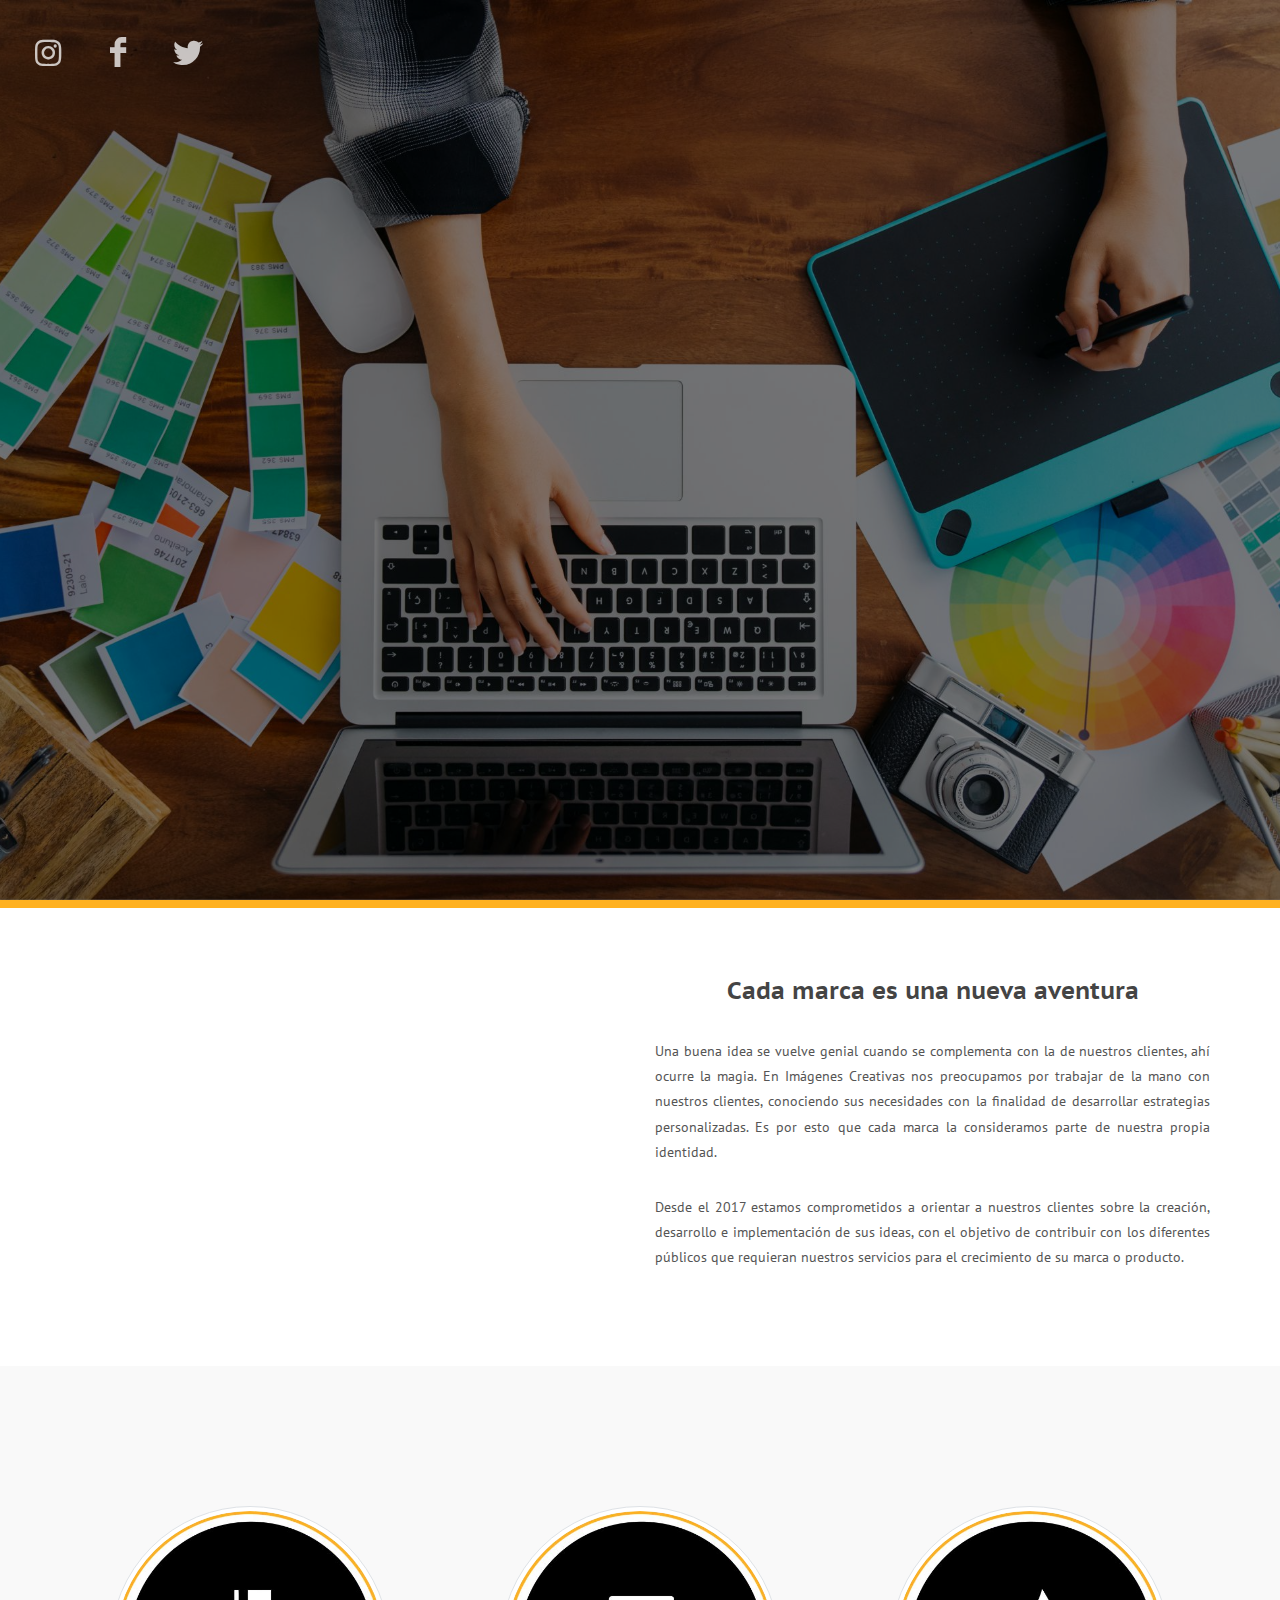
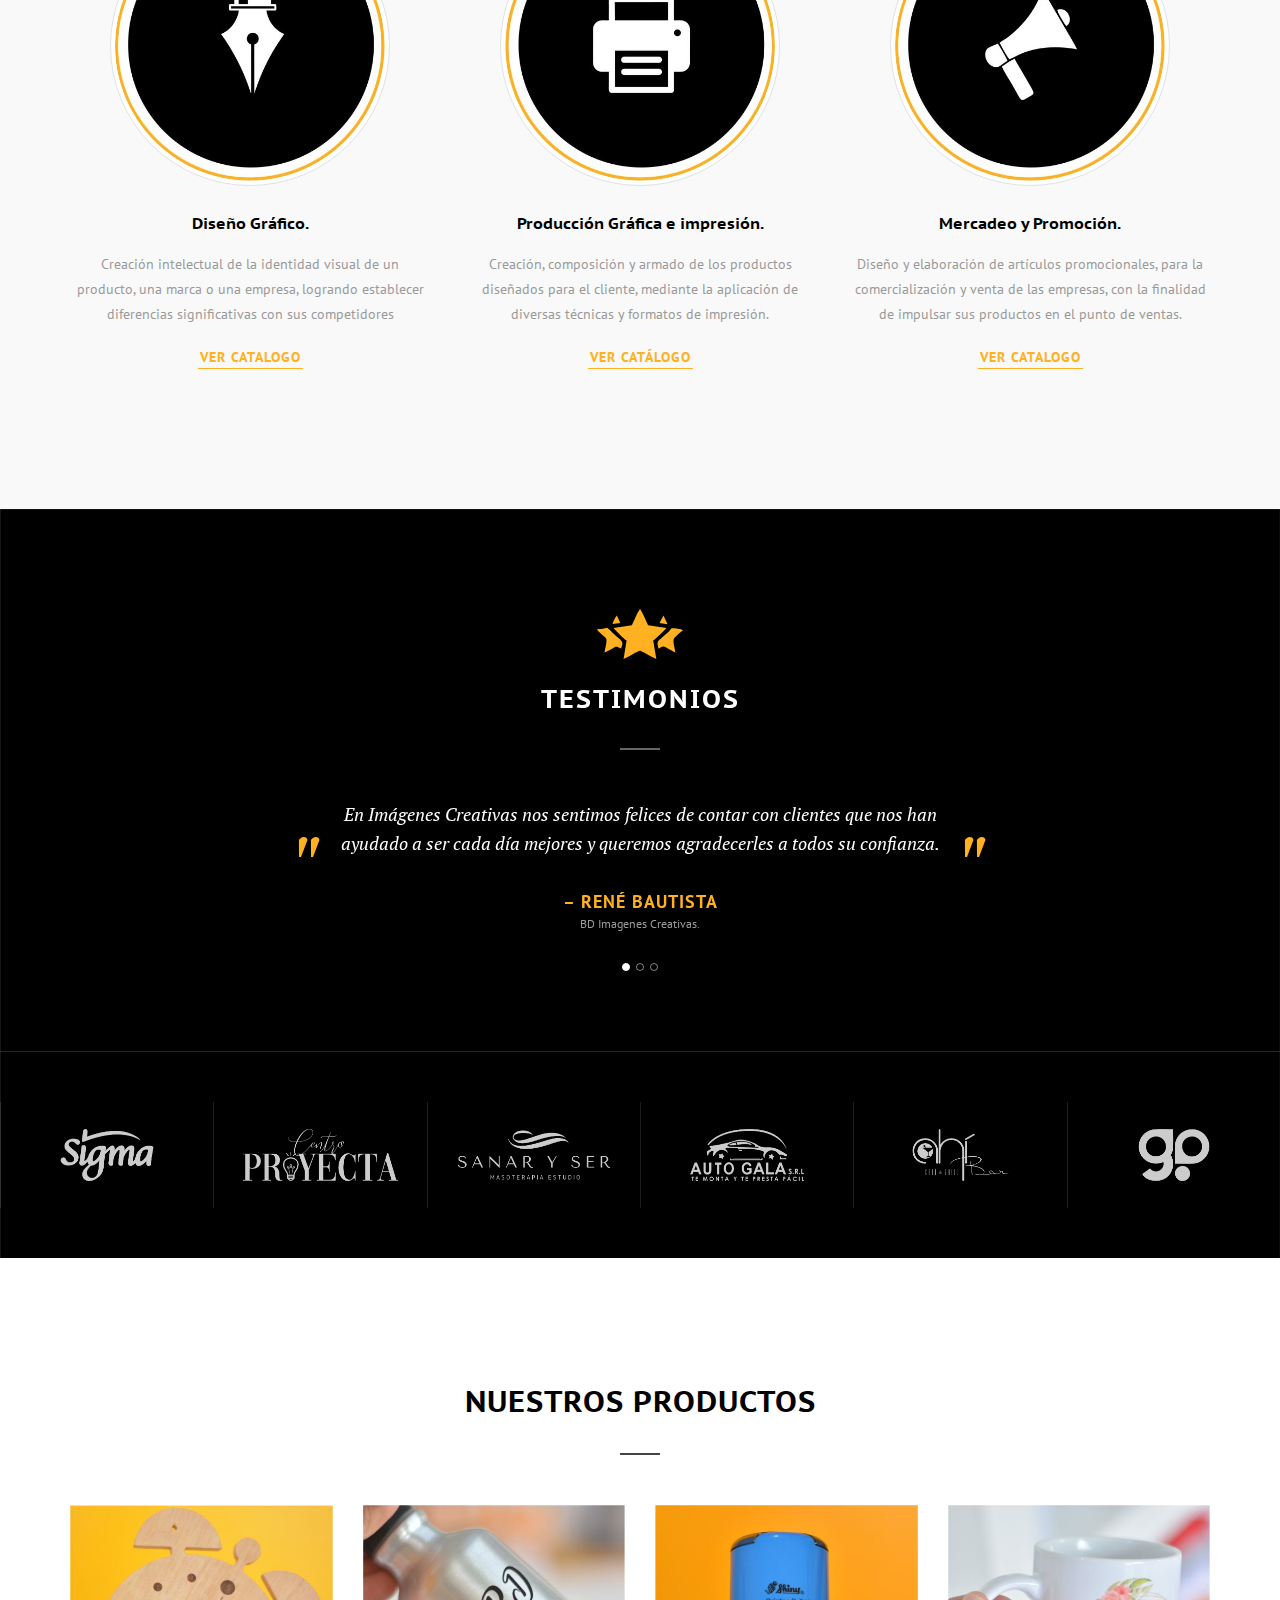
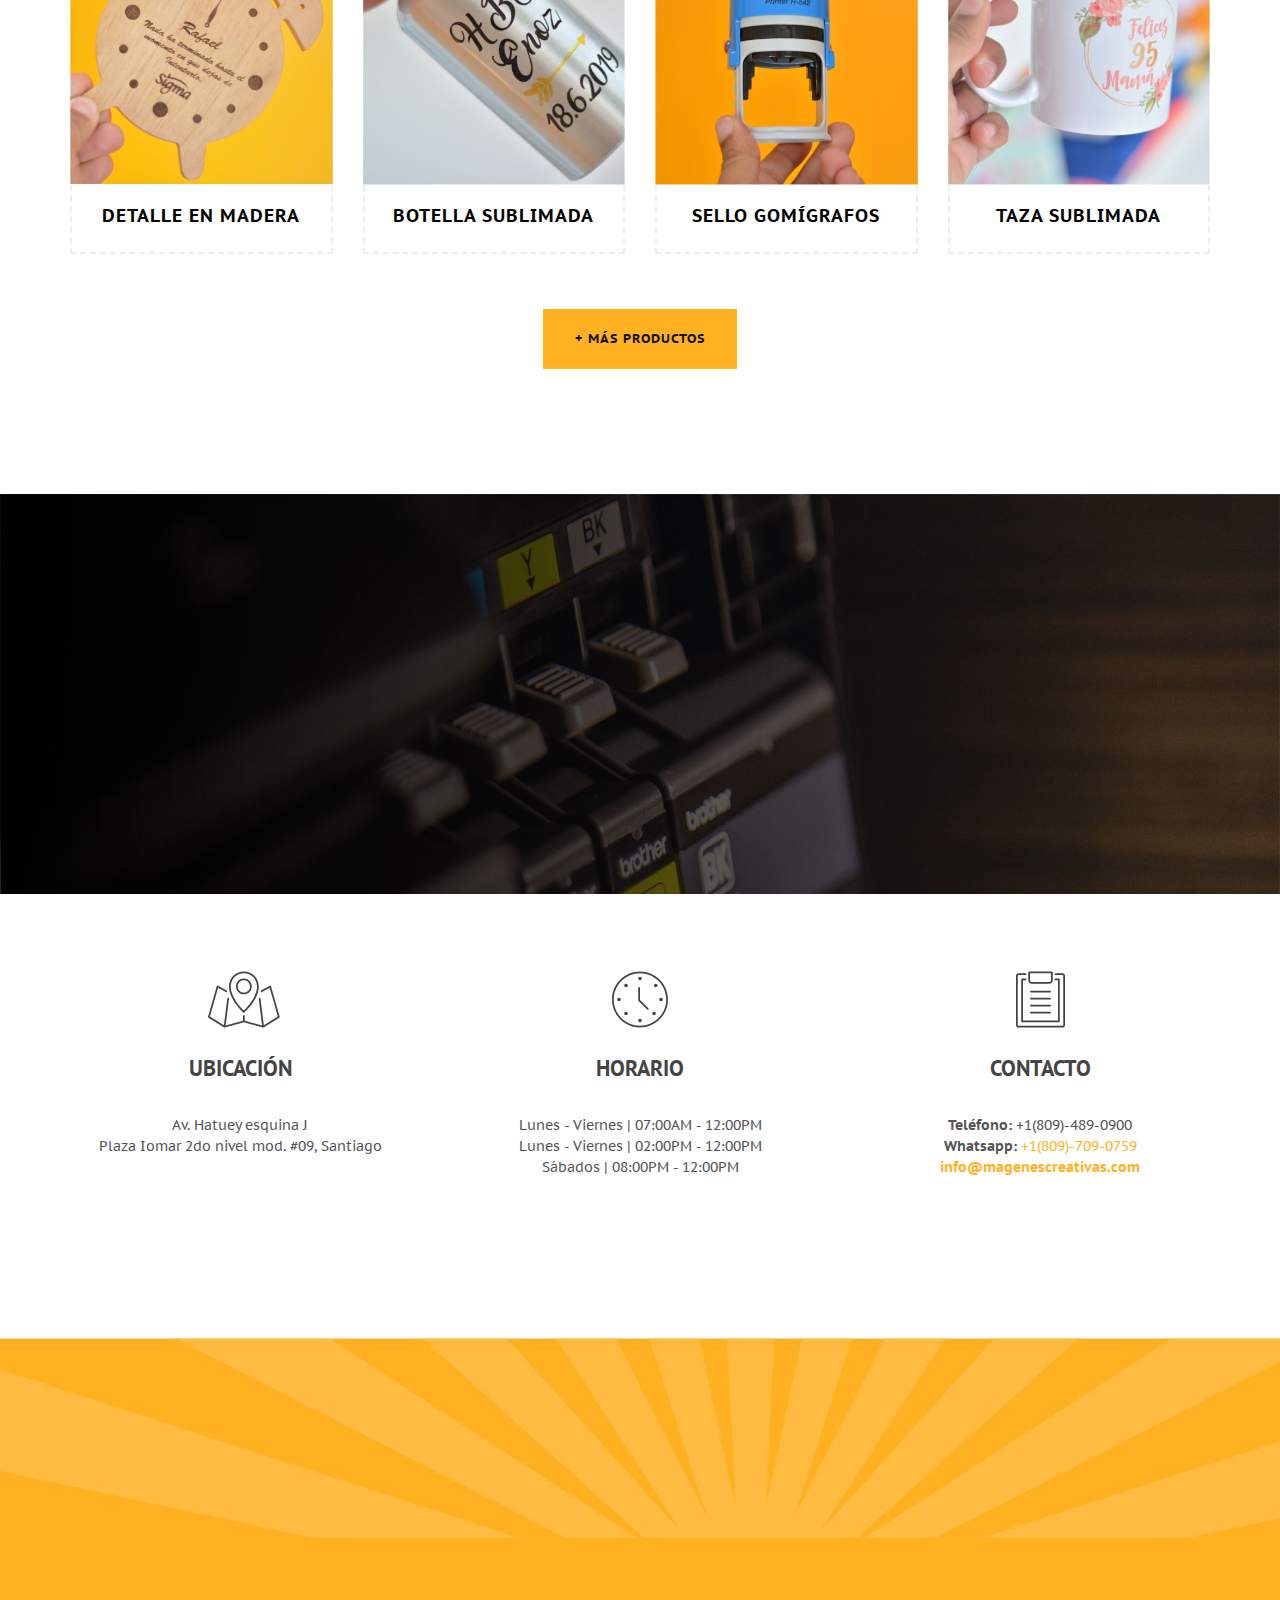
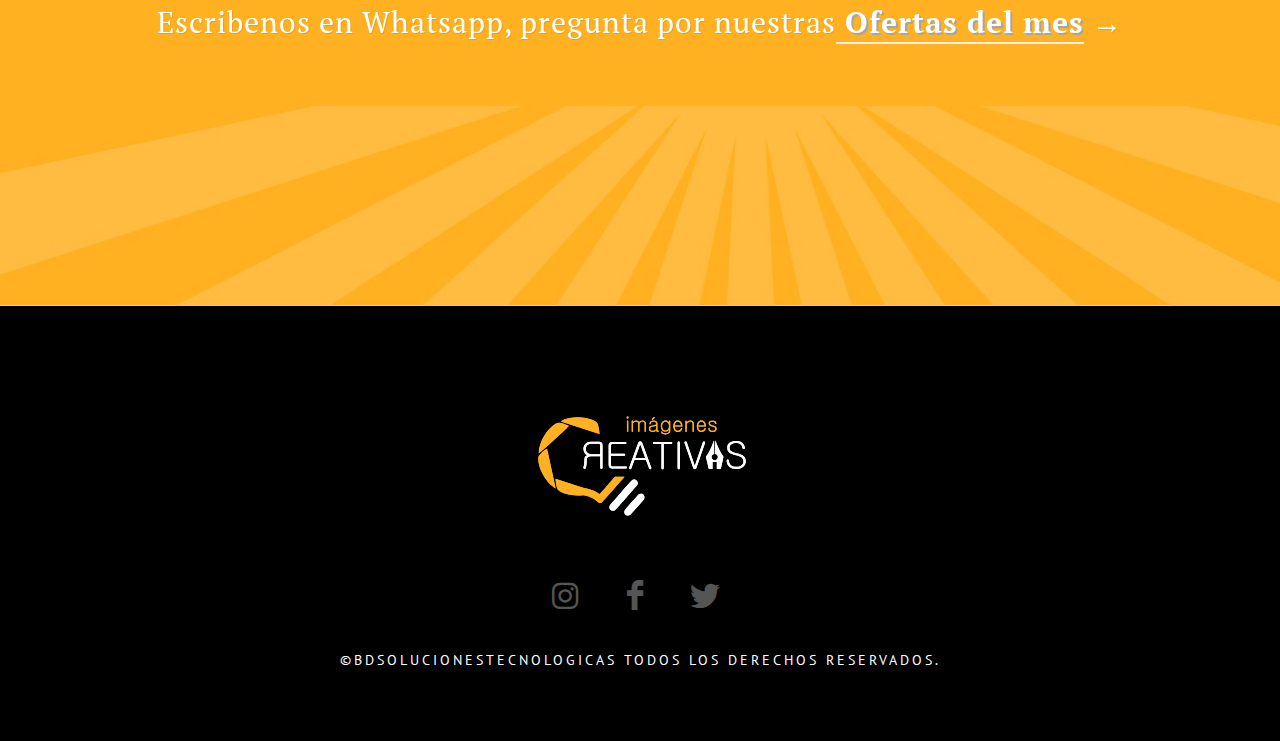
==== commit 401fc185: "ImagenWhatsapp_Aboutus" ====
--- a/index.html
+++ b/index.html
@@ -179,53 +179,52 @@
 <!--  INICIO About Section PRUEBA
 				============================================= -->
 
-				<div id="about" class="section nomargin nobg page-section content-bx-sm-footer" style="padding: 50px 0">
-
-					<div class="col_one_third bottommargin-sm center" data-animate="fadeInRight">
-						
-						<!--Prueba Instagram
+				<div id="about" class="section nomargin nobg page-section content-bx-sm-footer">
+
+					<div class="container clearfix">
+						<div class="row">
+						<div class="col-md-6 center" data-animate="fadeInRight">
+
+							<!--Prueba Instagram
 						=================================================== -->
-						
-						<div class="section nobottommargin">
-							<div class="container clearfix">
-								<div class="heading-block center nobottommargin nobottomborder">
-									<h3>Instagram</h3>
-									<span>@bdimagenescreativas.</span>
-								</div>
-							</div>
-						</div>
-		
-						<div id="instagram-photos" class="instagram-photos masonry-thumbs grid-6 bottommargin-lg" data-user="5834720953" data-count="12" data-type="user"></div>
-
-						<!--Fin Prueba Instagram
+
+							<div class="section nobottommargin">
+								<div class="container clearfix">
+									<div class="heading-block center nobottommargin nobottomborder">
+										<h3>Instagram</h3>
+										<span>@bdimagenescreativas.</span>
+									</div>
+								</div>
+							</div>
+
+							<div id="instagram-photos" class="instagram-photos masonry-thumbs grid-6 bottommargin-lg"
+								data-user="5834720953" data-count="12" data-type="user"></div>
+
+							<!--Fin Prueba Instagram
 						=================================================== -->
-
-
-
-
-						<!-- <img data-animate="fadeInLeft" src="images/barbers/2.jpg" alt="Iphone" style="background-size: cover;"> -->
-					</div>
-
-					<div class="col_two_third bottommargin-sm col_last" animate="fadeInLeft">
-
-						<div class="topmargin-sm">
-							<h3>Cada marca es una nueva aventura</h3>
-						</div>
-						<div style="text-align:justify">
-						<p>Una buena idea se vuelve genial cuando se complementa con la de nuestros clientes, ahí
-							ocurre la magia. En Imágenes Creativas nos preocupamos por trabajar de la mano con
-							nuestros clientes, conociendo sus necesidades con la finalidad de desarrollar estrategias
-							personalizadas. Es por esto que cada marca la consideramos parte de nuestra propia
-							identidad.</p>
-
-						<p>Desde el 2017 estamos comprometidos a orientar a nuestros clientes sobre la creación,
-							desarrollo e implementación de sus ideas, con el objetivo de contribuir con los diferentes
-							públicos que requieran nuestros servicios para el crecimiento de su marca o producto.</p>
-
-						<!-- <a href="#" class="button button-border button-dark button-rounded button-large noleftmargin topmargin-sm">Learn more</a> -->
-						</div>
-					</div>
-
+						</div>
+
+						<div class="col-md-6 center bottommargin-sm">
+
+							<div class="topmargin-sm">
+								<h3>Cada marca es una nueva aventura</h3>
+							</div>
+							<div style="text-align:justify">
+								<p>Una buena idea se vuelve genial cuando se complementa con la de nuestros clientes, ahí
+									ocurre la magia. En Imágenes Creativas nos preocupamos por trabajar de la mano con
+									nuestros clientes, conociendo sus necesidades con la finalidad de desarrollar estrategias
+									personalizadas. Es por esto que cada marca la consideramos parte de nuestra propia
+									identidad.</p>
+
+								<p>Desde el 2017 estamos comprometidos a orientar a nuestros clientes sobre la creación,
+									desarrollo e implementación de sus ideas, con el objetivo de contribuir con los diferentes
+									públicos que requieran nuestros servicios para el crecimiento de su marca o producto.</p>
+
+								<!-- <a href="#" class="button button-border button-dark button-rounded button-large noleftmargin topmargin-sm">Learn more</a> -->
+							</div>
+						</div>
+					</div>
+					</div>
 				</div>
 
 <!--  fIN About Section PRUEBA
@@ -572,8 +571,10 @@
 				</div>
 
 				<!-- Promo Bar
-					============================================= -->
-				<div class="section nomargin nopadding dark clearfix"
+					============================================= 
+					class="section nomargin nopadding dark clearfix"
+				-->
+				<div class="section page-section parallax dark content-bx-lg nobottommargin no-repeat 10% 50%;	"
 					style="background: url('images/sections/4.jpg') no-repeat 10% 50%; background-size: cover;">
 					<a href="http://wa.link/kgomrm"  target="_blank" class="button button-full  font-serif center" style="padding: 60px 0;">
 						<div class="container clearfix pulse">
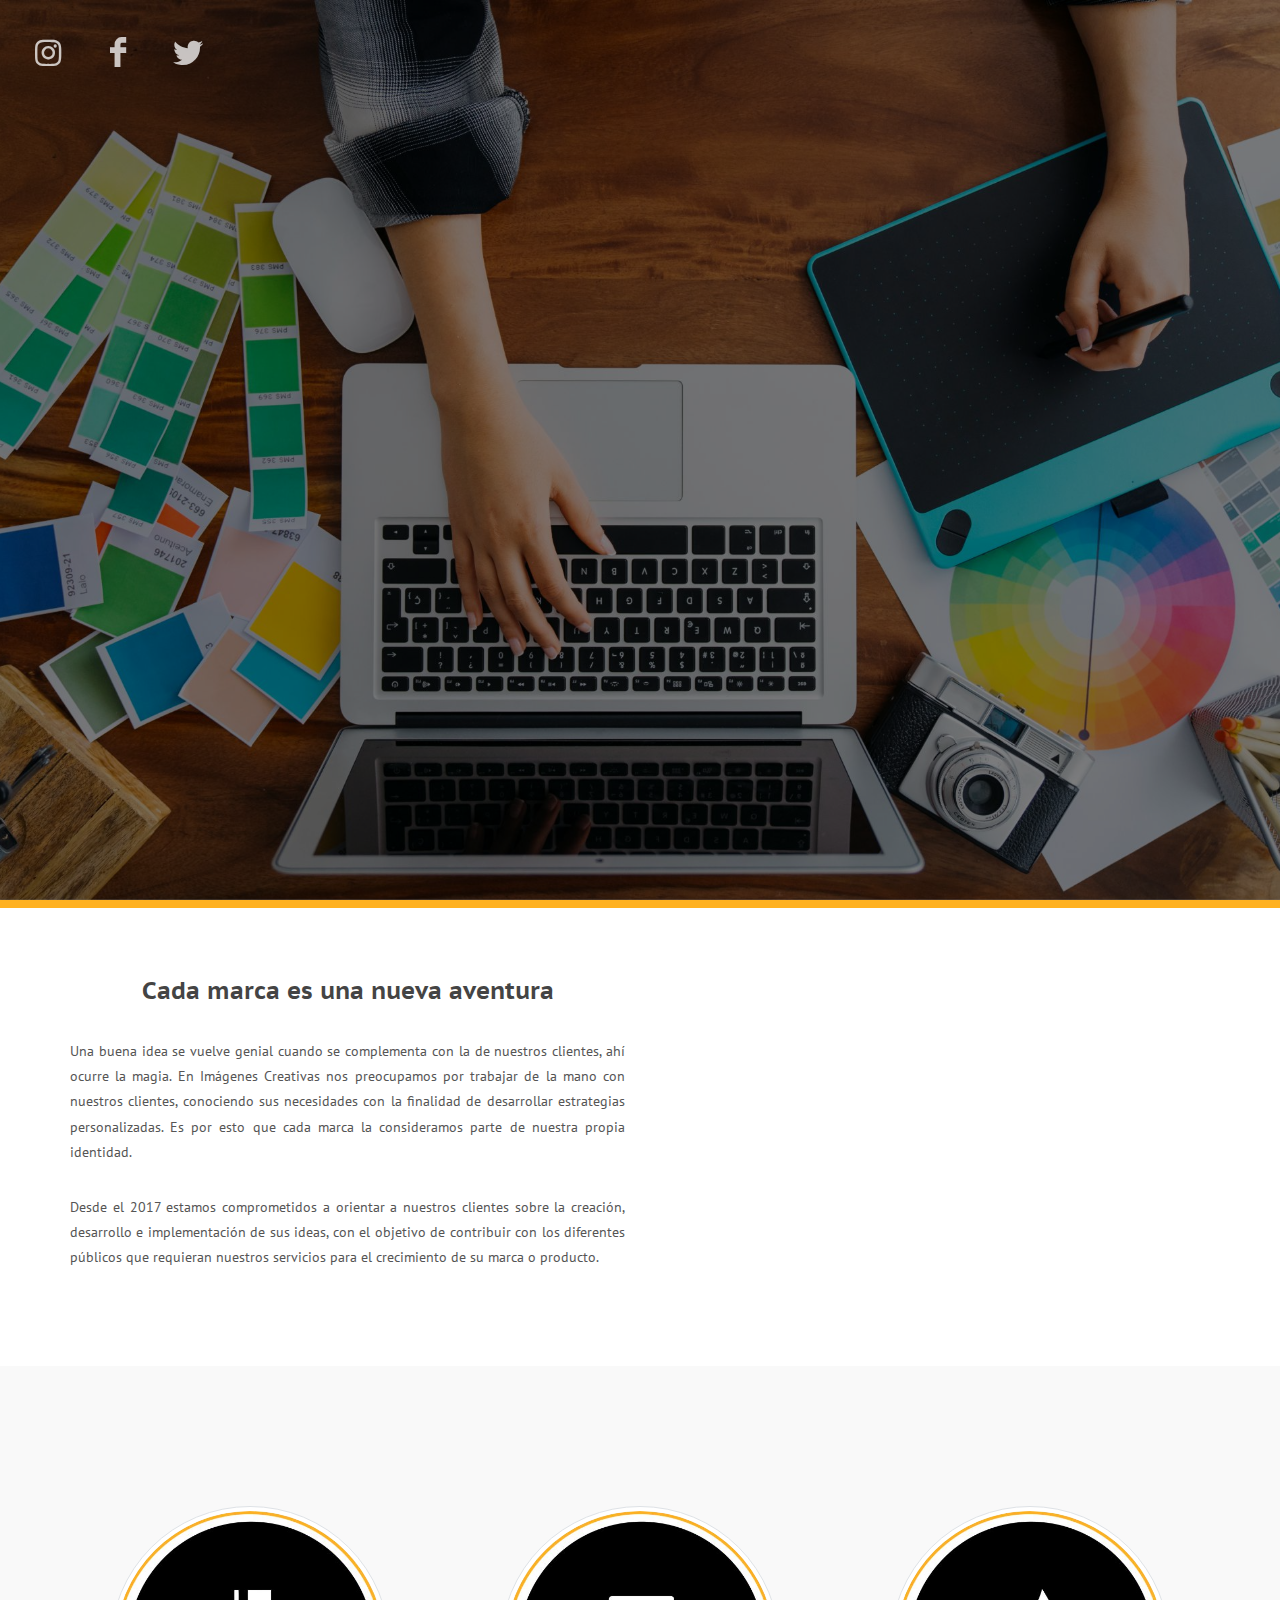
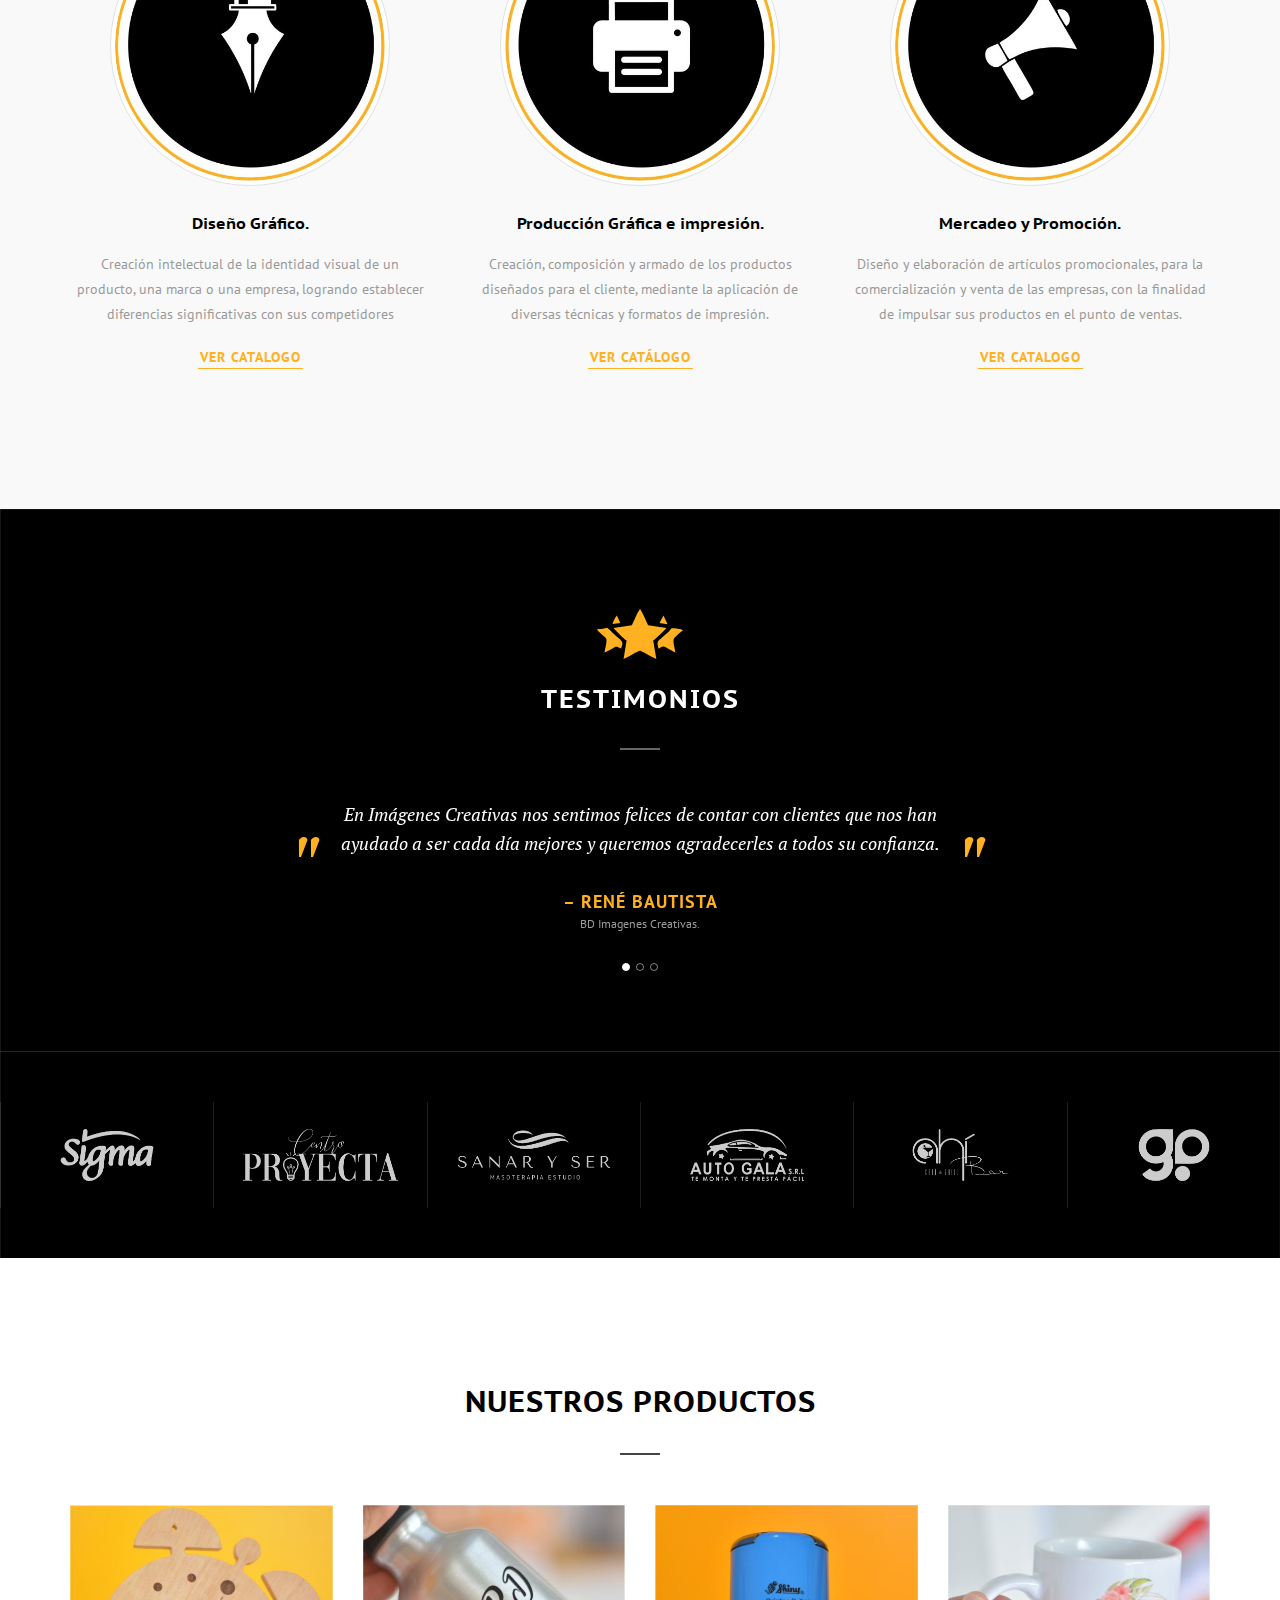
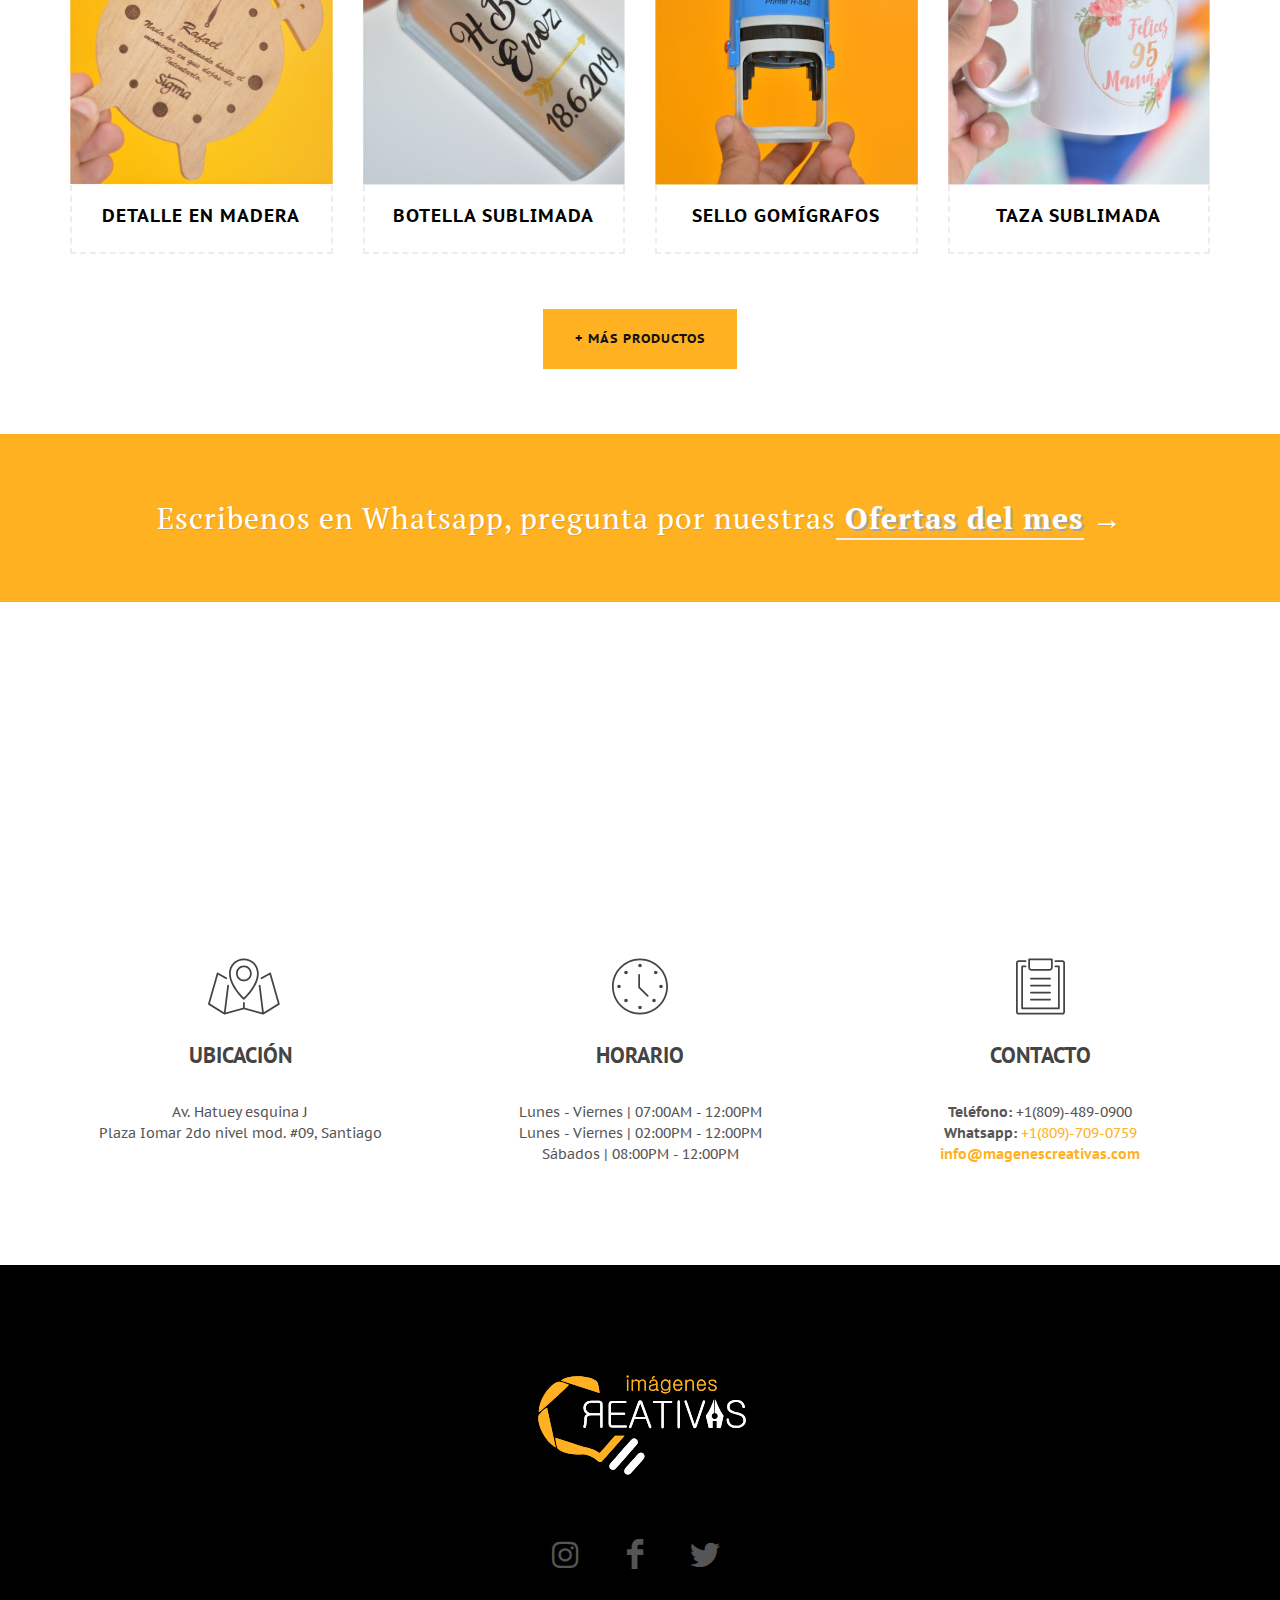
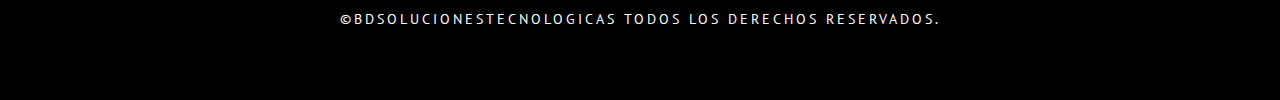
==== commit 6b831423: "ig" ====
--- a/index.html
+++ b/index.html
@@ -183,46 +183,40 @@
 
 					<div class="container clearfix">
 						<div class="row">
-						<div class="col-md-6 center" data-animate="fadeInRight">
-
-							<!--Prueba Instagram
+
+							<div class="col-md-6 center bottommargin-sm">
+
+								<div class="topmargin-sm">
+									<h3>Cada marca es una nueva aventura</h3>
+								</div>
+								<div style="text-align:justify">
+									<p>Una buena idea se vuelve genial cuando se complementa con la de nuestros clientes, ahí
+										ocurre la magia. En Imágenes Creativas nos preocupamos por trabajar de la mano con
+										nuestros clientes, conociendo sus necesidades con la finalidad de desarrollar estrategias
+										personalizadas. Es por esto que cada marca la consideramos parte de nuestra propia
+										identidad.</p>
+
+									<p>Desde el 2017 estamos comprometidos a orientar a nuestros clientes sobre la creación,
+										desarrollo e implementación de sus ideas, con el objetivo de contribuir con los diferentes
+										públicos que requieran nuestros servicios para el crecimiento de su marca o producto.</p>
+
+									<!-- <a href="#" class="button button-border button-dark button-rounded button-large noleftmargin topmargin-sm">Learn more</a> -->
+								</div>
+							</div>
+
+
+
+							<div class="col-md-6 center" data-animate="fadeInRight">
+
+								<!--Compañia del Aboutus Instagram
 						=================================================== -->
 
-							<div class="section nobottommargin">
-								<div class="container clearfix">
-									<div class="heading-block center nobottommargin nobottomborder">
-										<h3>Instagram</h3>
-										<span>@bdimagenescreativas.</span>
-									</div>
-								</div>
-							</div>
-
-							<div id="instagram-photos" class="instagram-photos masonry-thumbs grid-6 bottommargin-lg"
-								data-user="5834720953" data-count="12" data-type="user"></div>
-
-							<!--Fin Prueba Instagram
+
+								<!--Fin compania del aboutus Instagram
 						=================================================== -->
-						</div>
-
-						<div class="col-md-6 center bottommargin-sm">
-
-							<div class="topmargin-sm">
-								<h3>Cada marca es una nueva aventura</h3>
-							</div>
-							<div style="text-align:justify">
-								<p>Una buena idea se vuelve genial cuando se complementa con la de nuestros clientes, ahí
-									ocurre la magia. En Imágenes Creativas nos preocupamos por trabajar de la mano con
-									nuestros clientes, conociendo sus necesidades con la finalidad de desarrollar estrategias
-									personalizadas. Es por esto que cada marca la consideramos parte de nuestra propia
-									identidad.</p>
-
-								<p>Desde el 2017 estamos comprometidos a orientar a nuestros clientes sobre la creación,
-									desarrollo e implementación de sus ideas, con el objetivo de contribuir con los diferentes
-									públicos que requieran nuestros servicios para el crecimiento de su marca o producto.</p>
-
-								<!-- <a href="#" class="button button-border button-dark button-rounded button-large noleftmargin topmargin-sm">Learn more</a> -->
-							</div>
-						</div>
+							</div>
+
+					
 					</div>
 					</div>
 				</div>
@@ -495,21 +489,51 @@
 					</div>
 				</div>
 
-
+				<div class="section nomargin nopadding dark clearfix"
+					style="background: url('images/sections/4.jpg') no-repeat 10% 50%; background-size: cover;">
+					<a href="http://wa.link/kgomrm"  target="_blank" class="button button-full  font-serif center" style="padding: 60px 0;">
+						<div class="container clearfix pulse">
+							Escribenos en Whatsapp, pregunta por nuestras<strong style= "text-shadow: 2px 2px rgb(165,165,165); "> Ofertas del mes</strong> &rarr;
+						</div>
+					</a>
+				</div>
 
 
 				<!-- Price Page Section - Parallax
 				============================================= -->
-				<div id="price" class="section page-section parallax dark content-bx-lg nobottommargin"
+				<!--<div id="price" class="section page-section parallax dark content-bx-lg nobottommargin"
 					style="background-image: url('images/sections/3.jpg'); background-size: cover; "
 					data-bottom-top="background-position:0px 0px;" data-top-bottom="background-position:0px -300px;">
-
-					<!--<h2>Texto que quieres poner</h2>-->
-
-				</div>
-
-
-
+				</div> -->
+
+							<!--Prueba Instagram
+						=================================================== -->
+						<div class="container clearfix">
+							<div class="row">
+							<div class="col-md-12 center" data-animate="fadeInRight">
+	
+								<!--Compañia del Aboutus Instagram
+							=================================================== -->
+	
+						
+								<!--Fin compania del aboutus Instagram
+							=================================================== -->
+							
+						<div class="section nomargin">
+							<div class="container clearfix">
+								<div class="heading-block center nobottommargin nobottomborder">
+									<h3>Instagram</h3>
+									<span>@bdimagenescreativas.</span>
+								</div>
+							</div>
+						</div>
+
+						<div id="instagram-photos" class="instagram-photos masonry-thumbs grid-6 bottommargin-lg"
+							data-user="5834720953" data-count="18" data-type="user"></div>
+
+						<!--Fin Prueba Instagram
+					=================================================== -->
+				</div></div></div>
 
 				<div id="contact" class="container section-contact content-bx-sm clearfix">
 					<div class="row clearfix">
@@ -574,14 +598,7 @@
 					============================================= 
 					class="section nomargin nopadding dark clearfix"
 				-->
-				<div class="section page-section parallax dark content-bx-lg nobottommargin no-repeat 10% 50%;	"
-					style="background: url('images/sections/4.jpg') no-repeat 10% 50%; background-size: cover;">
-					<a href="http://wa.link/kgomrm"  target="_blank" class="button button-full  font-serif center" style="padding: 60px 0;">
-						<div class="container clearfix pulse">
-							Escribenos en Whatsapp, pregunta por nuestras<strong style= "text-shadow: 2px 2px rgb(165,165,165); "> Ofertas del mes</strong> &rarr;
-						</div>
-					</a>
-				</div>
+
 
 			</div>
 
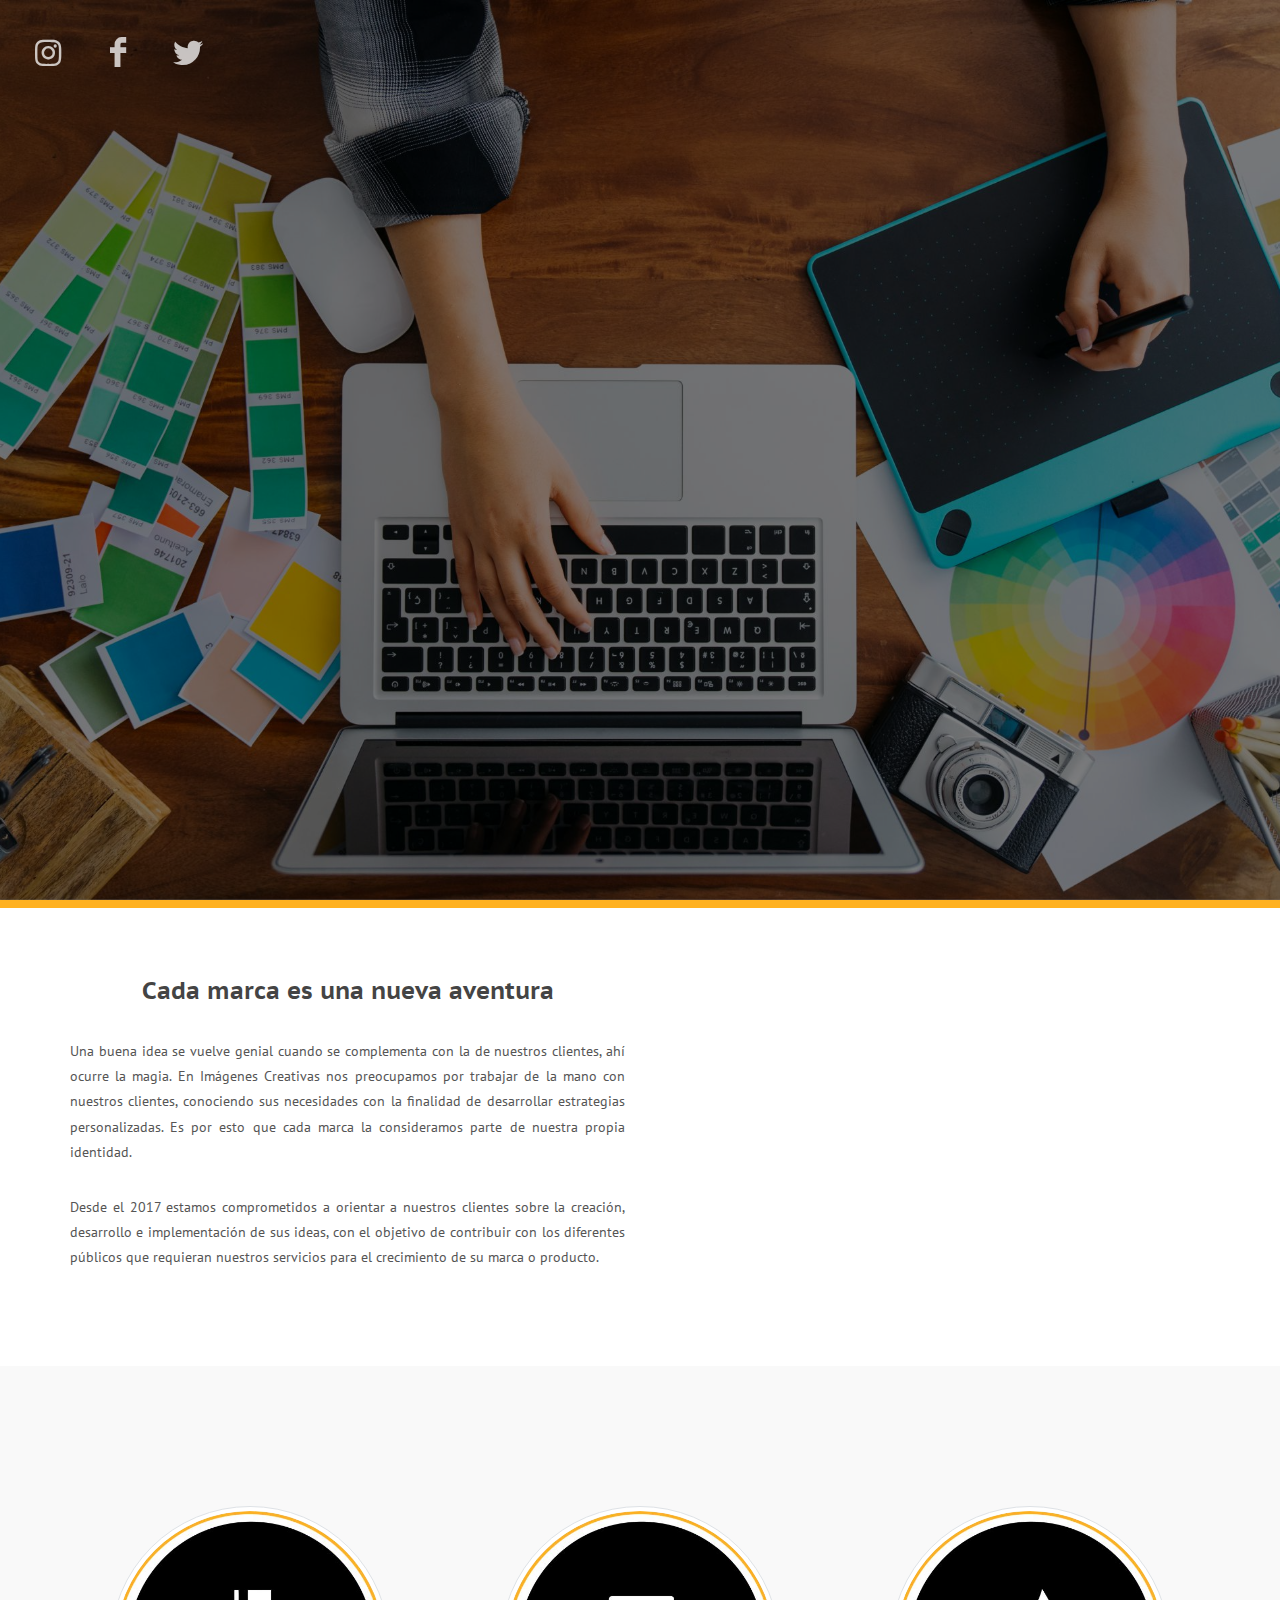
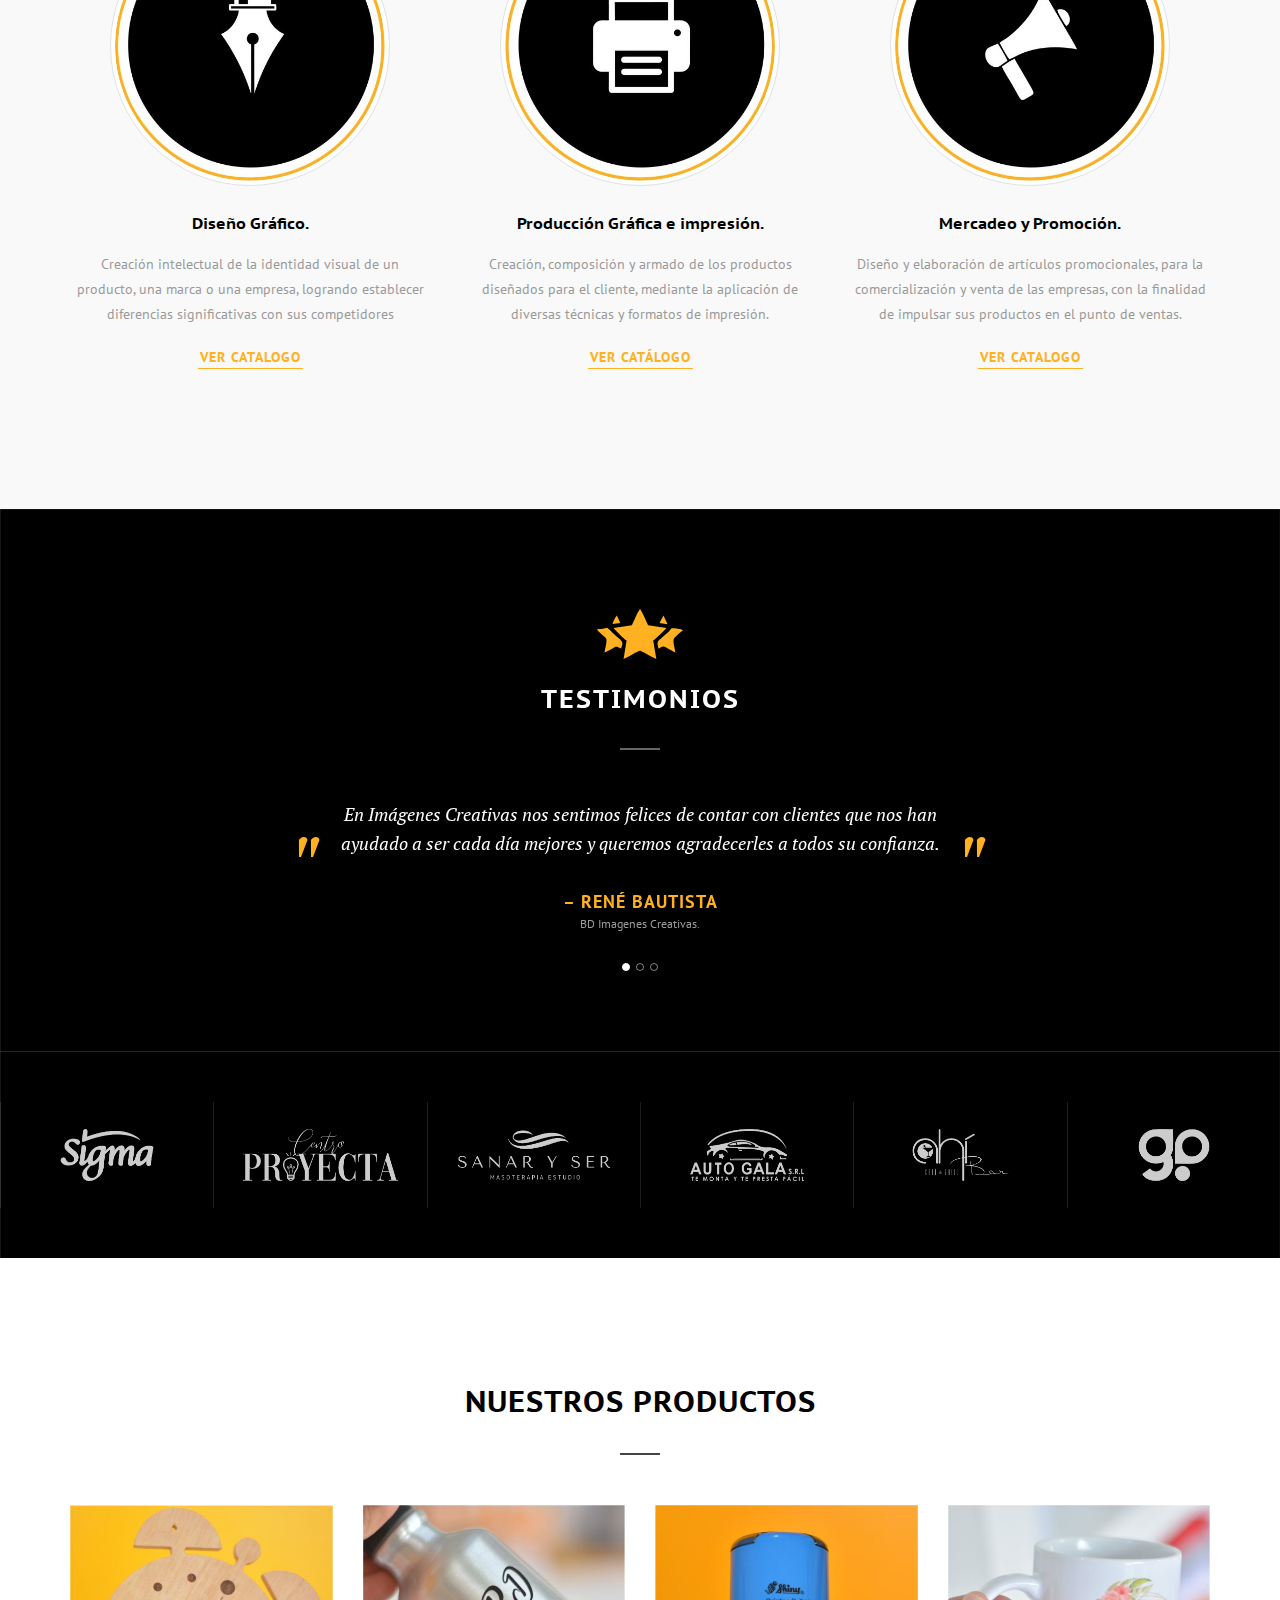
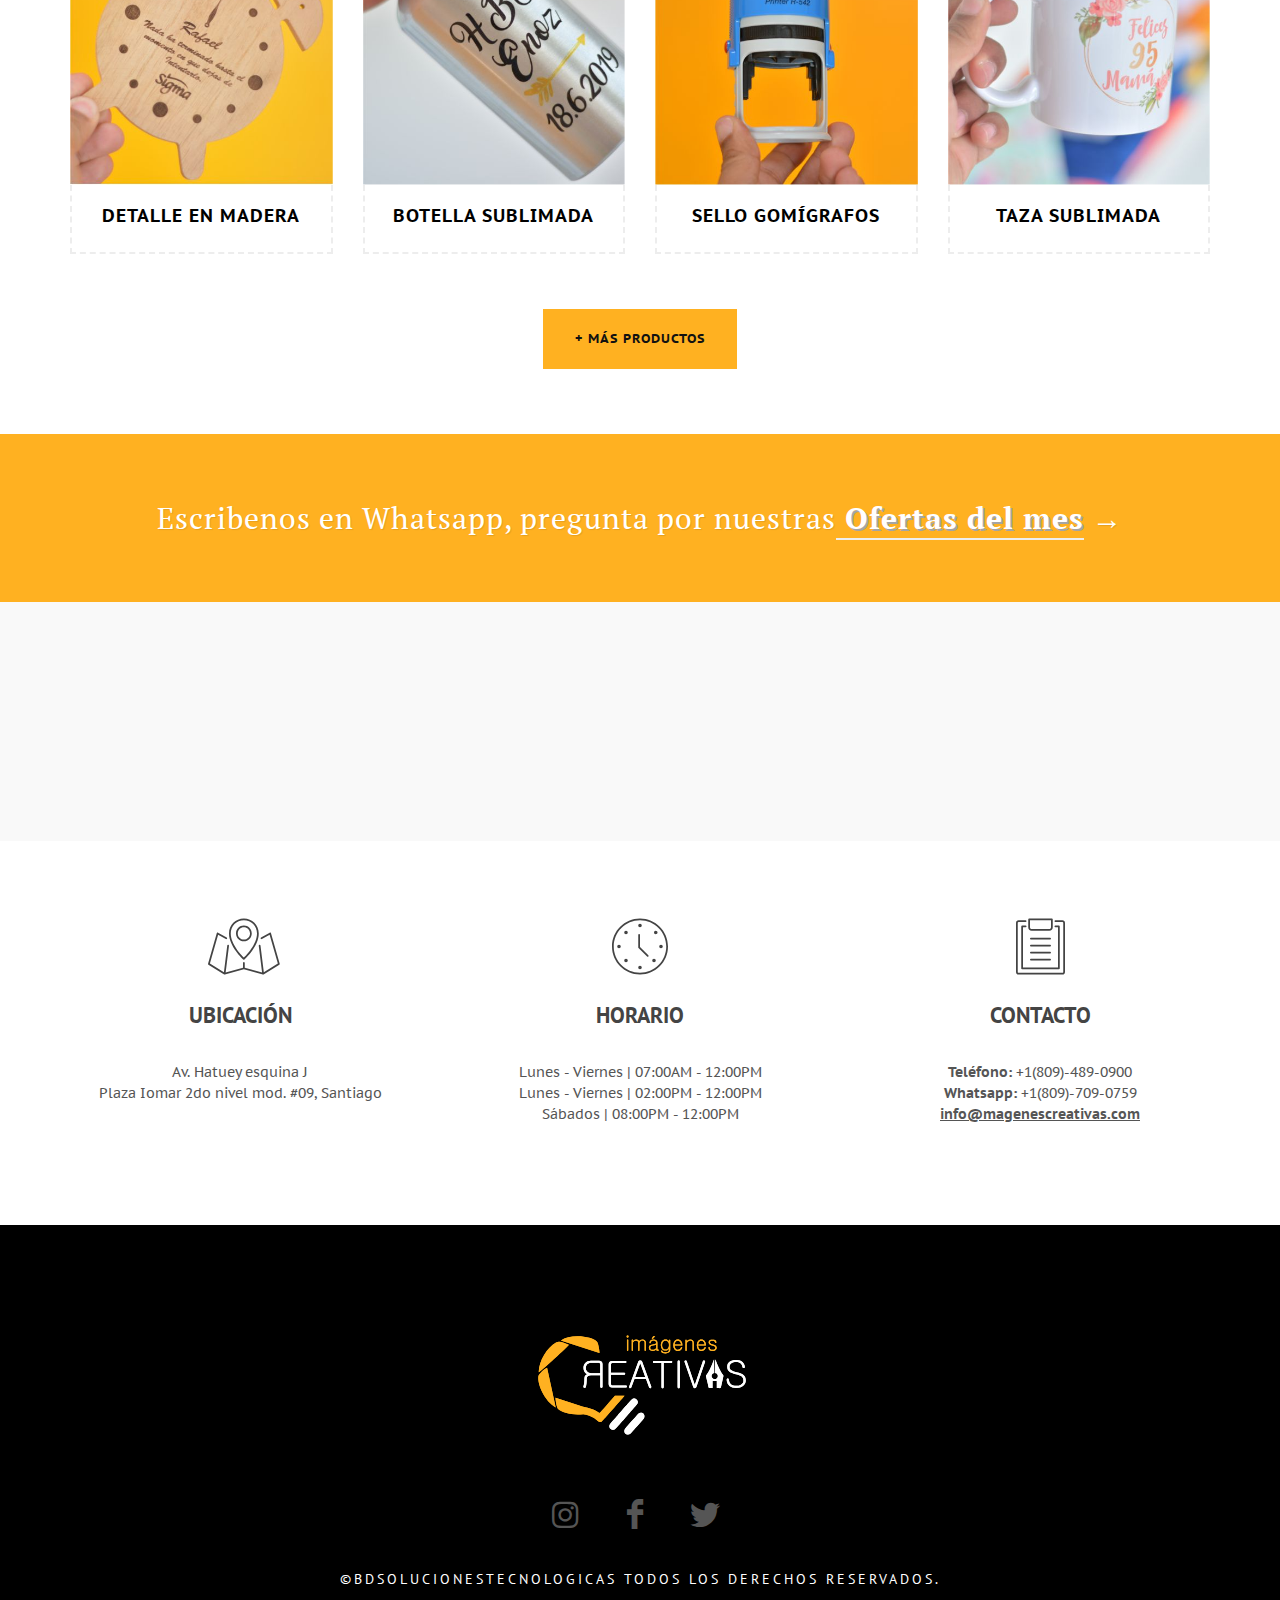
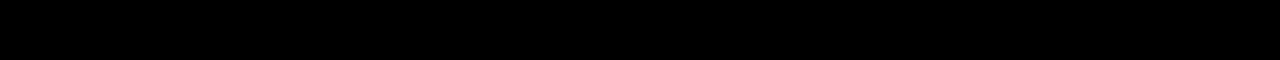
==== commit 1ec3b0a8: "Cambios Caro" ====
--- a/index.html
+++ b/index.html
@@ -398,7 +398,7 @@
 
 				<!-- Shop Page Section
 				============================================= -->
-				<div id="shop" class="section nomargin page-section nobg clearfix">
+				<div id="shop" class="section nomargin page-section nobg clearfix" style="background-color: #FFFFFF;">
 
 					<div class="container clearfix">
 						<div class="heading-block center clearfix">
@@ -508,9 +508,9 @@
 
 							<!--Prueba Instagram
 						=================================================== -->
-						<div class="container clearfix">
-							<div class="row">
-							<div class="col-md-12 center" data-animate="fadeInRight">
+				<div class=" clearfix " style="background-color: #F9F9F9; padding-right: 120px; padding: 60px 120px;">
+					<div class="row">
+						<div class="col-md-12 center" data-animate="fadeInRight">
 	
 								<!--Compañia del Aboutus Instagram
 							=================================================== -->
@@ -519,33 +519,34 @@
 								<!--Fin compania del aboutus Instagram
 							=================================================== -->
 							
-						<div class="section nomargin">
+						<div class=" nomargin">
 							<div class="container clearfix">
-								<div class="heading-block center nobottommargin nobottomborder">
+								<div class="heading-block center nobottommargin notopmargin nobottomborder" style="padding: 20px">
 									<h3>Instagram</h3>
 									<span>@bdimagenescreativas.</span>
 								</div>
 							</div>
 						</div>
 
-						<div id="instagram-photos" class="instagram-photos masonry-thumbs grid-6 bottommargin-lg"
-							data-user="5834720953" data-count="18" data-type="user"></div>
+						<div id="instagram-photos" class="instagram-photos masonry-thumbs center grid-6"
+							data-user="5834720953" data-count="18" data-type="user" ></div>
 
 						<!--Fin Prueba Instagram
 					=================================================== -->
-				</div></div></div>
+				</div></div>
+				</div>
 
 				<div id="contact" class="container section-contact content-bx-sm clearfix">
 					<div class="row clearfix">
 
-						<div class="col-lg-4 col-md-6 bottommargin-sm center">
+						<div class="col-lg-4 col-md-6 bottommargin-sm center contact-icon">
 							<i class="i-plain i-xlarge divcenter nobottommargin icon-et-map"></i>
 							<h3 class="uppercase font-body" style="font-size: 22px; font-weight: 700;margin-top: 20px">
 								Ubicación</h3>
 							<span class="font-primary">Av. Hatuey esquina J<br>Plaza Iomar 2do nivel mod. #09, Santiago</span>
 						</div>
 
-						<div class="col-lg-4 col-md-6 bottommargin-sm center">
+						<div class="col-lg-4 col-md-6 bottommargin-sm center contact-icon">
 							<i class="i-plain i-xlarge divcenter nobottommargin icon-et-clock"></i>
 							<h3 class="uppercase font-body" style="font-size: 22px; font-weight: 700;margin-top: 20px">Horario
 							</h3>
@@ -554,13 +555,13 @@
 								Sábados | 08:00PM - 12:00PM</span>
 						</div>
 
-						<div class="col-lg-4 col-md-6 bottommargin-sm center">
+						<div class="col-lg-4 col-md-6 bottommargin-sm center contact-icon">
 							<i class="i-plain i-xlarge divcenter nobottommargin icon-et-clipboard"></i>
 							<h3 class="uppercase font-body" style="font-size: 22px; font-weight: 700;margin-top: 20px">
 								Contacto</h3>
 							<span class="font-primary"><strong>Teléfono: </strong>+1(809)-489-0900<br>
-								<strong>Whatsapp: </strong><a href="http://wa.link/kgomrm" target="_blank">+1(809)-709-0759</a><br>
-								<a href="mailto:info@imagenescreativas.com" target="_blank"><strong>info@magenescreativas.com </strong></a></span>
+								<strong>Whatsapp: </strong><a class= "contact-link" href="http://wa.link/kgomrm" target="_blank">+1(809)-709-0759</a><br>
+								<a  class= "contact-link" href="mailto:info@imagenescreativas.com" target="_blank"><strong>info@magenescreativas.com </strong></a></span>
 						</div>
 						<!--
 						<div class="col-lg-3 col-md-6 bottommargin-sm center">
--- a/style.css
+++ b/style.css
@@ -184,6 +184,8 @@
 	line-height: 1.5;
 	color: #555;
 	font-family: 'Lato', sans-serif;
+	width: 100% !important;
+	height: 100% !important;
 }
 
 a {
@@ -13868,7 +13870,45 @@
   100% {
 	opacity: 0.0; }
 }
-
+/* ----------------------------------------------------------------
+	Contact Section
+-----------------------------------------------------------------*/
+.contact-icon:hover i {
+	-webkit-transform: translateY(-20px);
+	transform: translateY(-20px);
+
+}
+/*Smooth transition*/
+
+.contact-icon,
+.contact-icon i {
+	-webkit-transition: all 400ms ease;
+    transition: all 400ms ease;
+}
+
+a.contact-link {
+	color: #555;	
+}
+ span a.contact-link,
+a.contact-link strong {
+	text-decoration: underline;
+}
+
+/* ----------------------------------------------------------------
+	Service section
+-----------------------------------------------------------------*/
+
+div.fbox-media:hover img {
+	-webkit-transform: scale(0.9);
+	transform: scale(0.9);
+}
+div.fbox-media,
+div.fbox-media img {
+	-webkit-transition: -webkit-transform .5s ease;
+    transition: -webkit-transform .5s ease;
+    transition: transform .5s ease;
+    transition: transform .5s ease, -webkit-transform .5s ease;
+}
 
 
 /* ----------------------------------------------------------------
